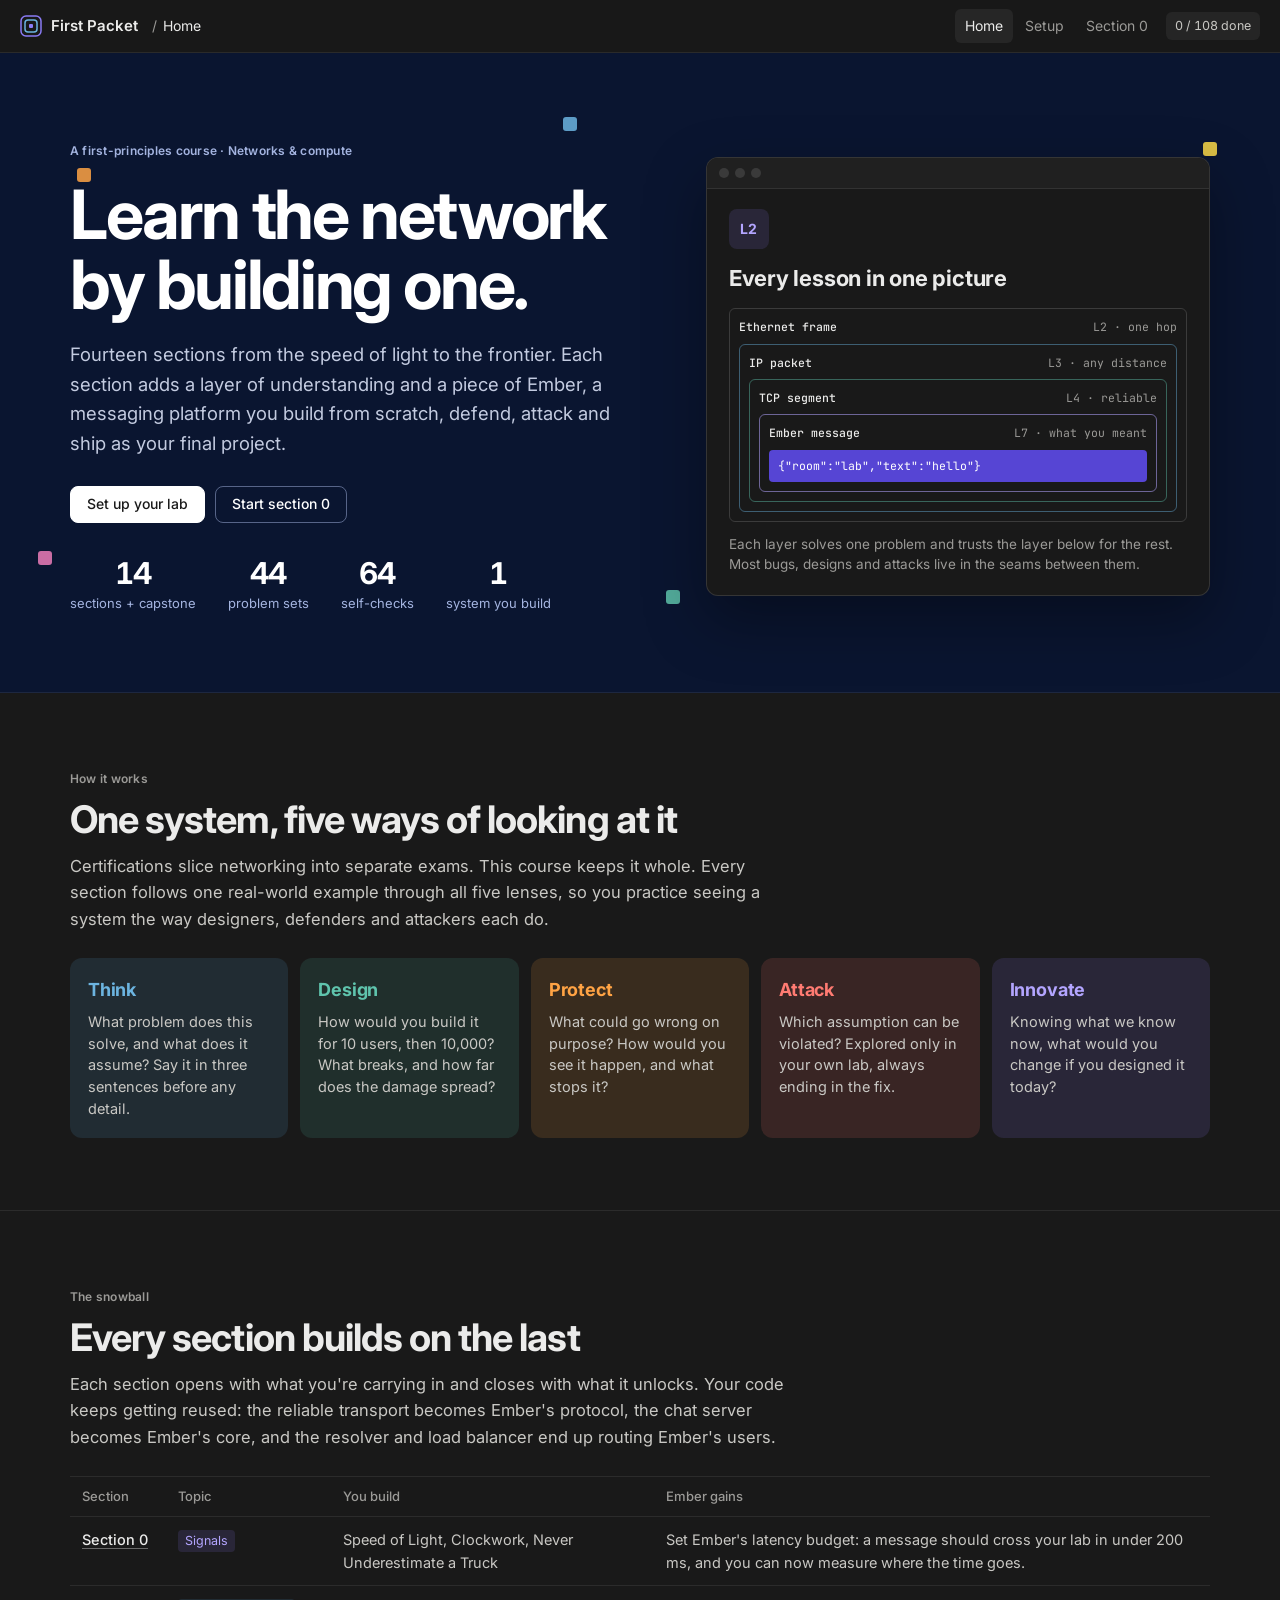
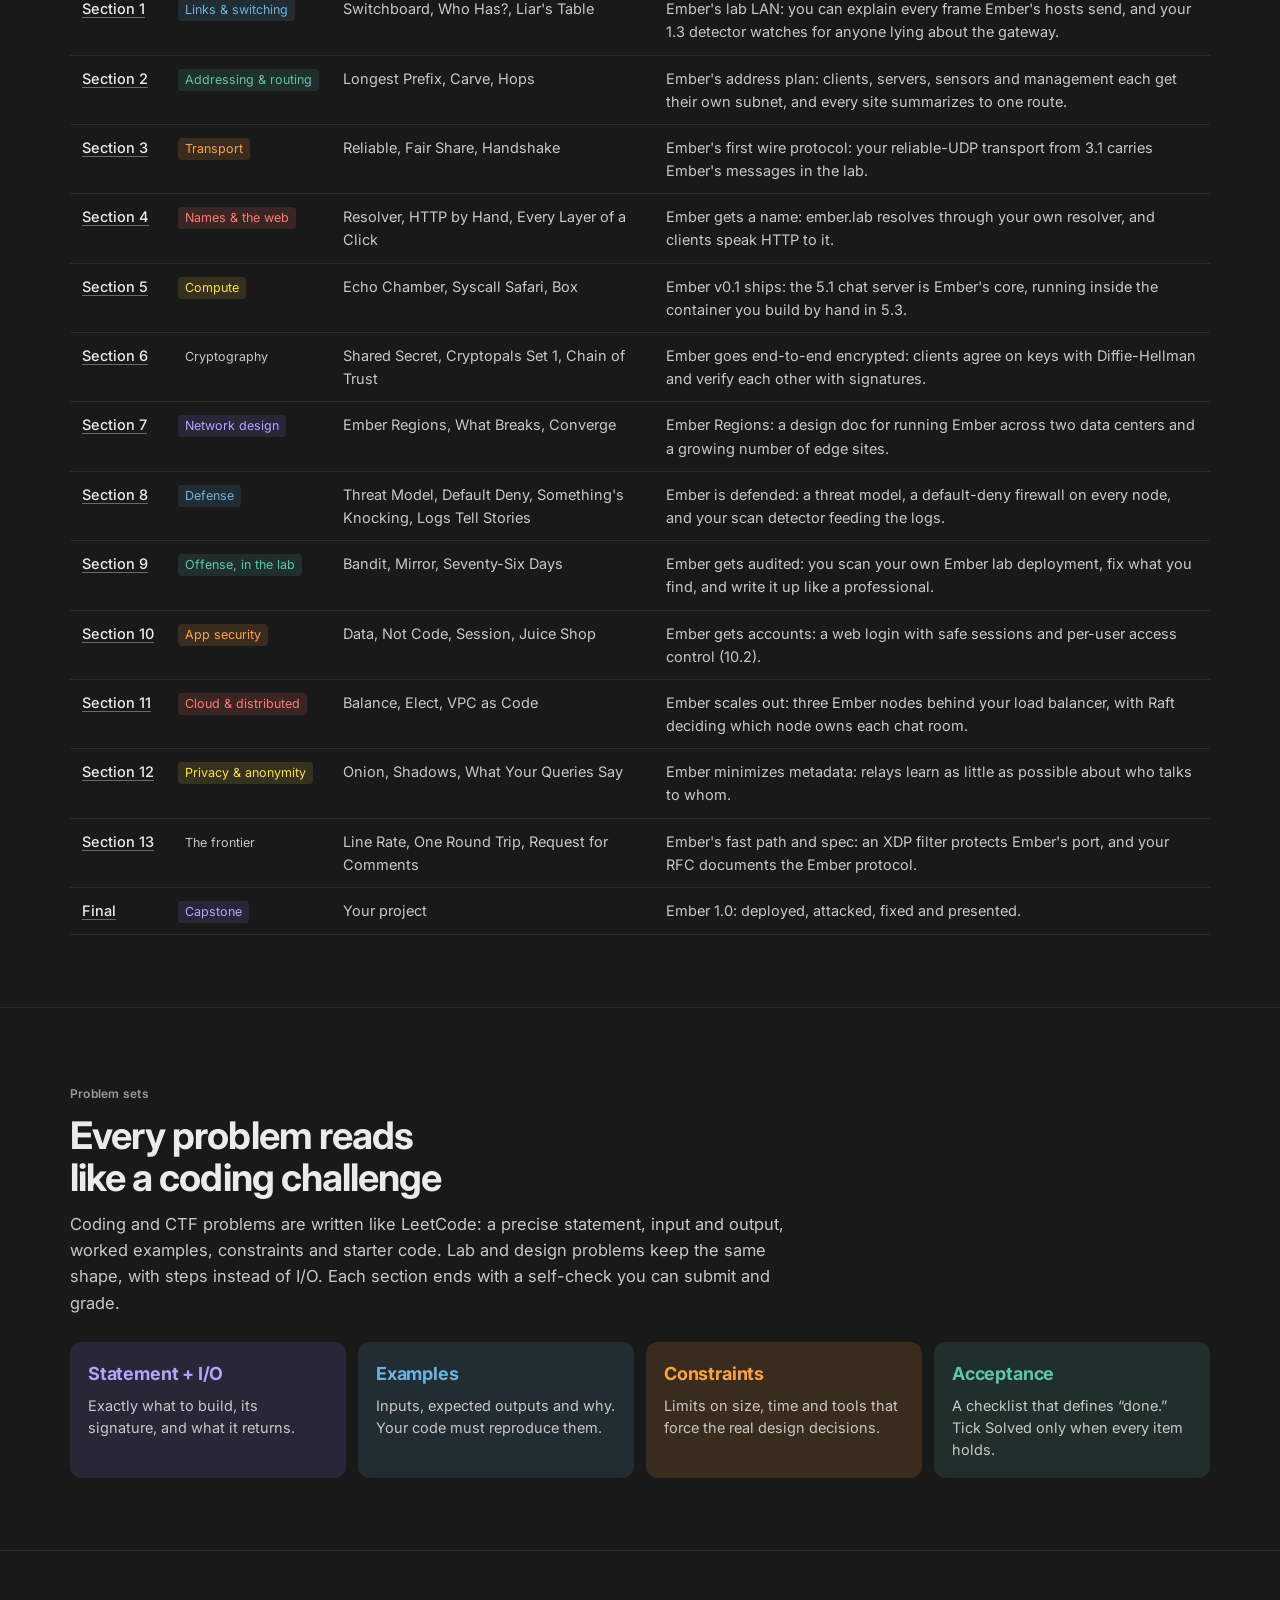
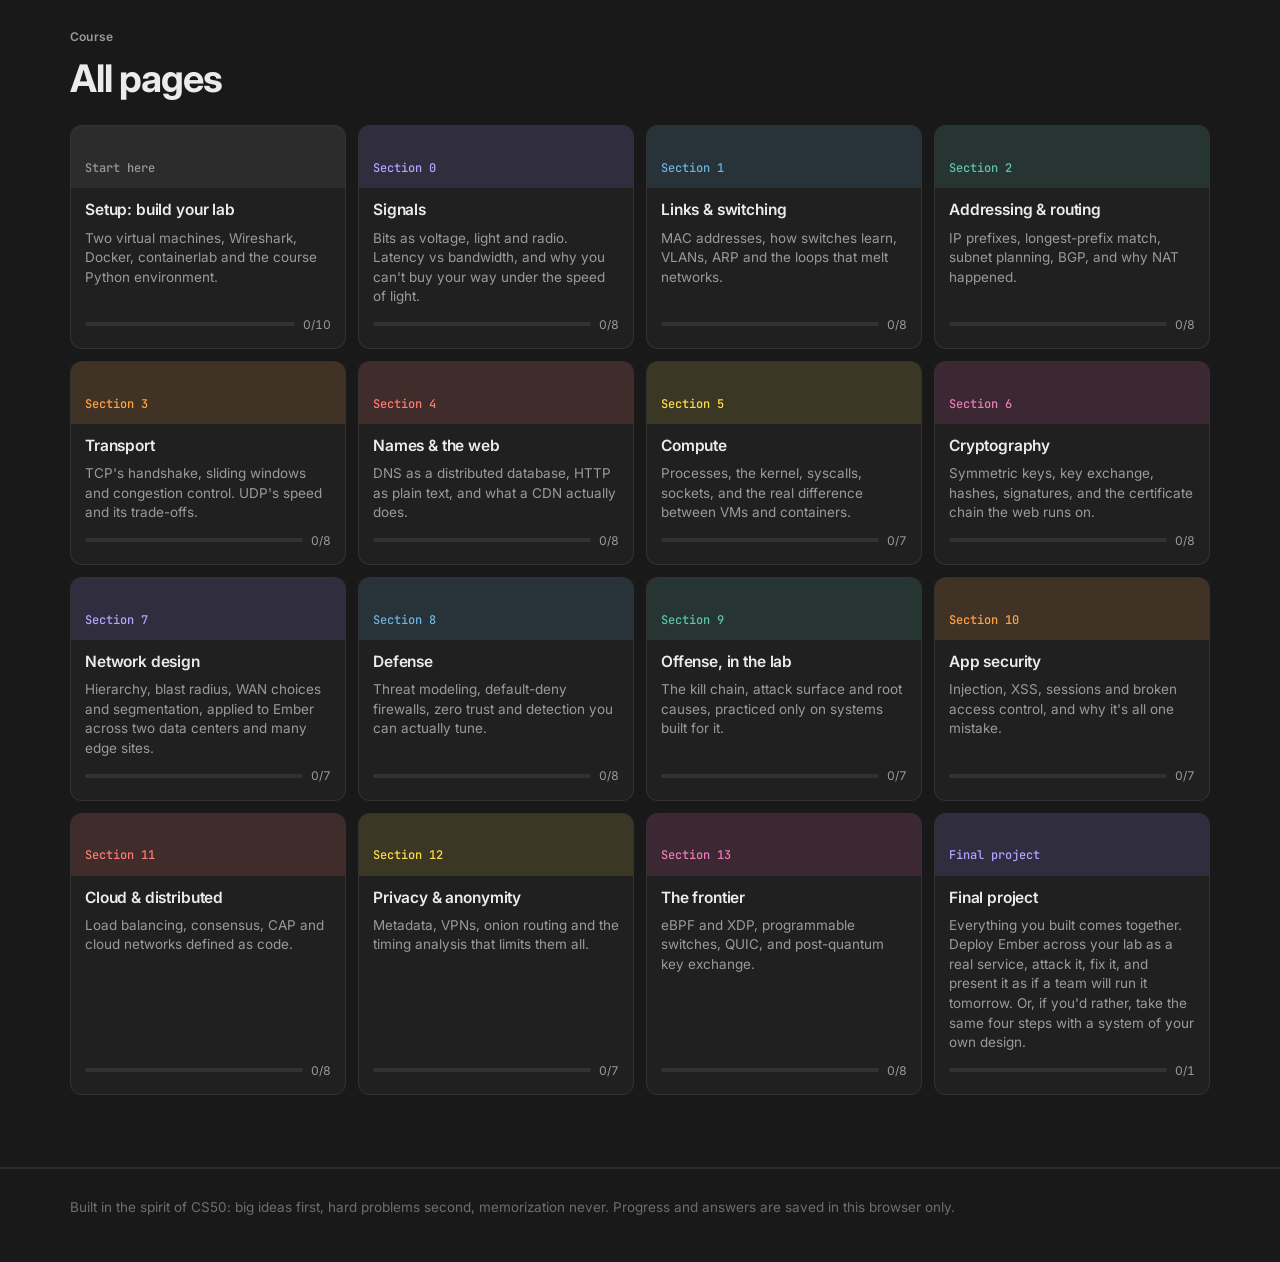
==== index.html @ 787b2a01 "Key terms: define each section's vocabulary right under the big idea" ====
<!doctype html>
<html lang="en">
<head>
<meta charset="utf-8">
<meta name="viewport" content="width=device-width,initial-scale=1,viewport-fit=cover">
<style>:root{padding-top:env(safe-area-inset-top,0px);padding-bottom:env(safe-area-inset-bottom,0px)}body{margin:0}img{max-width:100%}[hidden]{display:none!important}</style>
</head>
<body>
<title>First Packet</title>
<meta name="claude:viewport-fit-sides" content="cover">
<link rel="preconnect" href="https://fonts.googleapis.com">
<link rel="preconnect" href="https://fonts.gstatic.com" crossorigin>
<link rel="stylesheet" href="https://fonts.googleapis.com/css2?family=Inter:wght@400;500;600;700&family=JetBrains+Mono:wght@400;500&display=swap">
<style>
/* Layout: Notion-style workspace. Landing = navy hero band + gallery + roadmap table; study = left page tree + centered 740px document column. Notion DESIGN.md adapted to a committed dark theme: Notion Sans (Inter), purple primary, rectangular 8px buttons, 12px cards, tinted callouts, hairline structure. */
:root{
  color-scheme:dark;
  --bg:#191919; --side:#202020; --soft:#202020; --raised:#262626; --deep:#141414; --navy:#0a1530; --navy-mid:#1a2a52;
  --ink:#ebebea; --body:#c9c8c4; --muted:#9b9a97; --faint:#6f6e69;
  --hair:rgba(255,255,255,.08); --hair2:rgba(255,255,255,.15);
  --primary:#5645d4; --primary-hover:#6a5ae0; --accent:#a99bff;
  --t-gray:rgba(255,255,255,.055); --t-purple:rgba(139,124,246,.14); --t-blue:rgba(82,156,202,.15); --t-green:rgba(77,171,154,.15); --t-orange:rgba(255,163,68,.14); --t-red:rgba(255,115,105,.14); --t-yellow:rgba(255,220,73,.12); --t-pink:rgba(226,85,161,.14);
  --c-purple:#b3a5ff; --c-blue:#6cb4e0; --c-green:#5fc4ad; --c-orange:#ffa344; --c-red:#ff7b72; --c-yellow:#ffdc49; --c-pink:#ec7cb9;
  --f:"Inter",ui-sans-serif,-apple-system,"Segoe UI",Helvetica,Arial,sans-serif;
  --f-mono:"JetBrains Mono",SFMono-Regular,Menlo,Consolas,monospace;
  --r:8px; --r-lg:12px;
}
*{box-sizing:border-box}
body{background:var(--bg);color:var(--ink);font-family:var(--f);font-size:16px;line-height:1.6;-webkit-font-smoothing:antialiased}
body::before{content:"";position:fixed;inset:0 0 auto;height:env(safe-area-inset-top,0px);z-index:40;background:var(--bg)}
a{color:var(--ink);text-decoration-color:rgba(255,255,255,.35);text-underline-offset:3px}
a:hover{text-decoration-color:var(--ink)}
:focus-visible{outline:2px solid var(--accent);outline-offset:2px;border-radius:4px}
h1,h2,h3,h4{margin:0;text-wrap:balance;letter-spacing:-.01em}
p{margin:0}
code{font-family:var(--f-mono);font-size:.84em;background:rgba(255,255,255,.07);color:#ff8e86;padding:.12em .36em;border-radius:4px}
.lbl{font-size:12px;font-weight:600;color:var(--muted);letter-spacing:.02em}
.wrap{max-width:1180px;margin:0 auto;padding-left:max(20px,env(safe-area-inset-left,0px));padding-right:max(20px,env(safe-area-inset-right,0px))}
button{font:inherit;color:inherit}
.btn{display:inline-flex;align-items:center;gap:8px;font-size:14px;font-weight:500;padding:9px 16px;border-radius:var(--r);border:1px solid var(--hair2);background:transparent;color:var(--ink);text-decoration:none;cursor:pointer;line-height:1.2}
.btn:hover{background:rgba(255,255,255,.06)}
.btn.primary{background:var(--primary);border-color:var(--primary);color:#fff}
.btn.primary:hover{background:var(--primary-hover)}
.btn.light{background:#fff;color:#1a1a1a;border-color:#fff}
.btn.light:hover{background:#e9e9e7}
.btn.sm{padding:6px 11px;font-size:13px}
[hidden]{display:none!important}

/* Top bar */
.top{position:sticky;top:env(safe-area-inset-top,0px);z-index:30;background:rgba(25,25,25,.94);backdrop-filter:blur(8px);border-bottom:1px solid var(--hair)}
.top .wrap{display:flex;align-items:center;gap:14px;height:52px;max-width:none}
.brand{display:flex;align-items:center;gap:9px;text-decoration:none;font-weight:600;font-size:15px}
.crumb{display:flex;align-items:center;gap:6px;font-size:14px;color:var(--muted);min-width:0;overflow:hidden;white-space:nowrap}
.crumb span:last-child{color:var(--ink);overflow:hidden;text-overflow:ellipsis}
.top nav{display:flex;gap:2px;margin-left:auto;align-items:center}
.top nav a{font-size:14px;color:var(--muted);text-decoration:none;padding:6px 10px;border-radius:6px}
.top nav a:hover,.top nav a.on{color:var(--ink);background:rgba(255,255,255,.06)}
.pchip{font-size:12.5px;color:var(--body);background:var(--t-gray);border-radius:6px;padding:4px 9px;font-variant-numeric:tabular-nums;white-space:nowrap;margin-left:6px}

/* Landing */
.hero{background:var(--navy);position:relative;overflow:hidden;border-bottom:1px solid var(--hair)}
.hero .wrap{position:relative;padding-block:84px 76px;display:grid;grid-template-columns:minmax(0,1.15fr) minmax(0,1fr);gap:56px;align-items:center}
.dots{position:absolute;inset:0;pointer-events:none}
.dots i{position:absolute;width:14px;height:14px;border-radius:3px;opacity:.85}
.hero .lbl{color:#a4b4e0}
.hero h1{font-size:clamp(40px,6vw,68px);font-weight:700;line-height:1.04;letter-spacing:-.035em;margin:16px 0 20px;color:#fff}
.hero .lede{font-size:18.5px;color:#c3cbe0;max-width:54ch}
.hero .ctas{display:flex;flex-wrap:wrap;gap:10px;margin-top:28px}
.hero .btn:not(.primary):not(.light){color:#fff;border-color:rgba(164,180,224,.5)}
.facts{display:flex;flex-wrap:wrap;gap:16px 32px;margin-top:34px}
.facts > div{text-align:center}
.facts b{display:block;font-size:30px;font-weight:700;letter-spacing:-.02em;color:#fff;font-variant-numeric:tabular-nums;line-height:1.1}
.facts span{font-size:13px;color:#a4b4e0}
.mock{background:var(--bg);border-radius:var(--r-lg);border:1px solid rgba(255,255,255,.12);overflow:hidden;box-shadow:0 24px 60px rgba(0,0,0,.35)}
.mock-bar{display:flex;gap:6px;padding:10px 12px;border-bottom:1px solid var(--hair);background:var(--side)}
.mock-bar i{width:10px;height:10px;border-radius:50%;background:#3a3a3a}
.mock-body{padding:20px 22px}
.mock-body .ic{width:40px;height:40px;border-radius:8px;background:var(--t-purple);color:var(--c-purple);display:grid;place-items:center;font-weight:700;font-size:14px}
.mock-body h4{font-size:22px;font-weight:700;margin:12px 0 12px}
.layer{border:1px solid var(--hair2);border-radius:6px;padding:9px;display:flex;flex-direction:column;gap:7px;font-family:var(--f-mono);font-size:11.5px}
.layer .lab{display:flex;justify-content:space-between;gap:10px;color:var(--muted)}
.layer .lab b{color:var(--ink);font-weight:500}
.layer.l2{border-color:rgba(108,180,224,.45)} .layer.l3{border-color:rgba(95,196,173,.45)} .layer.l4{border-color:rgba(179,165,255,.55)}
.payload{background:var(--primary);color:#fff;border-radius:4px;padding:7px 9px}
.mock-body p{margin-top:12px;font-size:13.5px;color:var(--muted);line-height:1.5}

.sec{padding-block:72px;border-bottom:1px solid var(--hair)}
.sec-h{margin-bottom:26px;max-width:720px}
.sec h2{font-size:clamp(28px,3.4vw,38px);font-weight:700;line-height:1.12;letter-spacing:-.025em;margin-top:8px}
.sec .intro{color:var(--body);margin-top:12px;font-size:16.5px}
.tints{display:grid;grid-template-columns:repeat(5,minmax(0,1fr));gap:12px}
.tint{border-radius:var(--r-lg);padding:18px;min-width:0}
.tint h3{font-size:18px;font-weight:700;margin-bottom:6px}
.tint p{font-size:14.5px;color:var(--body);line-height:1.5}
.tint.purple{background:var(--t-purple)} .tint.purple h3{color:var(--c-purple)}
.tint.blue{background:var(--t-blue)} .tint.blue h3{color:var(--c-blue)}
.tint.green{background:var(--t-green)} .tint.green h3{color:var(--c-green)}
.tint.red{background:var(--t-red)} .tint.red h3{color:var(--c-red)}
.tint.orange{background:var(--t-orange)} .tint.orange h3{color:var(--c-orange)}
.table{border-top:1px solid var(--hair);overflow-x:auto}
.table table{width:100%;border-collapse:collapse;min-width:640px;font-size:14.5px}
.table th{text-align:left;font-weight:500;color:var(--muted);font-size:13px;padding:9px 12px;border-bottom:1px solid var(--hair);white-space:nowrap}
.table td{padding:11px 12px;border-bottom:1px solid var(--hair);vertical-align:top;color:var(--body)}
.table td:first-child{white-space:nowrap}
.table td a{font-weight:500;color:var(--ink)}
.table tr:hover td{background:rgba(255,255,255,.025)}
.tag{display:inline-block;font-size:12.5px;padding:1px 7px;border-radius:4px;white-space:nowrap}
.tag.gray{background:rgba(255,255,255,.08);color:var(--body)}
.tag.purple{background:var(--t-purple);color:var(--c-purple)}
.tag.blue{background:var(--t-blue);color:var(--c-blue)}
.tag.green{background:var(--t-green);color:var(--c-green)}
.tag.orange{background:var(--t-orange);color:var(--c-orange)}
.tag.red{background:var(--t-red);color:var(--c-red)}
.tag.yellow{background:var(--t-yellow);color:var(--c-yellow)}
.gallery{display:grid;grid-template-columns:repeat(4,minmax(0,1fr));gap:12px}
.g-card{display:flex;flex-direction:column;background:var(--soft);border:1px solid var(--hair);border-radius:var(--r-lg);text-decoration:none;overflow:hidden;min-width:0;transition:background .15s}
.g-card:hover{background:var(--raised)}
.g-top{height:62px;display:flex;align-items:flex-end;padding:10px 14px;font-family:var(--f-mono);font-size:12px;font-weight:500}
.g-body{padding:12px 14px 14px;display:flex;flex-direction:column;gap:8px;flex:1}
.g-body h3{font-size:15.5px;font-weight:600;line-height:1.3}
.g-body p{font-size:13.5px;color:var(--muted);line-height:1.45;flex:1}
.meter{display:flex;align-items:center;gap:8px;font-size:12px;color:var(--muted);font-variant-numeric:tabular-nums}
.meter .bar{flex:1;height:4px;border-radius:2px;background:rgba(255,255,255,.08);overflow:hidden}
.meter .bar i{display:block;height:100%;background:var(--accent);width:0}
footer{padding-block:28px 44px;color:var(--faint);font-size:13.5px;border-top:1px solid var(--hair)}

/* Workspace */
.ws{display:grid;grid-template-columns:250px minmax(0,1fr);min-height:calc(100vh - 52px)}
.side{background:var(--side);border-right:1px solid var(--hair);padding:16px 8px 40px;position:sticky;top:calc(env(safe-area-inset-top,0px) + 52px);height:calc(100vh - 52px);overflow:auto}
.side .grp{font-size:12px;font-weight:600;color:var(--faint);padding:14px 10px 6px}
.side a{display:grid;grid-template-columns:22px minmax(0,1fr) auto;gap:8px;align-items:center;padding:5px 10px;border-radius:6px;text-decoration:none;color:var(--body);font-size:14px;line-height:1.35}
.side a:hover{background:rgba(255,255,255,.055)}
.side a.on{background:rgba(255,255,255,.08);color:var(--ink);font-weight:500}
.side .ic{width:20px;height:20px;border-radius:4px;display:grid;place-items:center;font-size:10.5px;font-weight:700;font-family:var(--f-mono);background:rgba(255,255,255,.07);color:var(--muted)}
.side a.on .ic{background:var(--t-purple);color:var(--c-purple)}
.side .s{font-size:11.5px;color:var(--faint);font-variant-numeric:tabular-nums}
.side .s.full{color:var(--c-green)}
.jump{display:none}
.doc{max-width:920px;margin:0 auto;padding:64px max(clamp(24px,4vw,56px),env(safe-area-inset-right,0px)) 120px max(clamp(24px,4vw,56px),env(safe-area-inset-left,0px));min-width:0;width:100%}
.p-icon{width:64px;height:64px;border-radius:12px;display:grid;place-items:center;font-weight:700;font-size:20px;font-family:var(--f-mono);background:var(--t-purple);color:var(--c-purple)}
.doc h1{font-size:clamp(32px,4.4vw,42px);font-weight:700;line-height:1.15;letter-spacing:-.025em;margin:20px 0 22px}
.doc h2{font-size:24px;font-weight:700;letter-spacing:-.015em;margin:64px 0 16px;scroll-margin-top:72px}
.doc h3.sub{font-size:18px;font-weight:600;margin:28px 0 10px}
.doc > p, .doc .para{color:var(--body);font-size:16px}
.callout{display:flex;gap:12px;padding:16px 18px;border-radius:var(--r);background:var(--t-gray);margin:14px 0}
.callout .ci{flex:none;width:22px;height:22px;border-radius:5px;display:grid;place-items:center;font-size:12px;font-weight:700;margin-top:1px}
.callout .cb{min-width:0;color:var(--body);font-size:15.5px;line-height:1.6}
.callout .cb b{color:var(--ink);font-weight:600}
.callout .ct{font-weight:600;color:var(--ink);margin-bottom:4px;font-size:15px}
.callout ul{margin:6px 0 0;padding-left:18px}
.callout li{margin:3px 0}
.callout.purple{background:var(--t-purple)} .callout.purple .ci{background:rgba(139,124,246,.3);color:var(--c-purple)}
.callout.blue{background:var(--t-blue)} .callout.blue .ci{background:rgba(82,156,202,.3);color:var(--c-blue)}
.callout.green{background:var(--t-green)} .callout.green .ci{background:rgba(77,171,154,.3);color:var(--c-green)}
.callout.orange{background:var(--t-orange)} .callout.orange .ci{background:rgba(255,163,68,.28);color:var(--c-orange)}
.callout.red{background:var(--t-red)} .callout.red .ci{background:rgba(255,115,105,.28);color:var(--c-red)}
.callout.gray .ci{background:rgba(255,255,255,.1);color:var(--muted)}
.bigidea{font-size:19px;line-height:1.6;color:var(--ink)}
.bigidea b{font-weight:600;color:var(--c-purple)}

figure.fig{margin:0;background:var(--soft);border:1px solid var(--hair);border-radius:var(--r-lg);padding:18px 18px 14px}
figure.fig .scroll{overflow-x:auto}
figure.fig svg{display:block;width:100%;min-width:560px;height:auto;font-family:var(--f)}
figure.fig figcaption{margin-top:12px;font-size:14px;color:var(--muted);line-height:1.5}
.wire{overflow-x:auto;border:1px solid var(--hair);border-radius:var(--r);margin-top:14px}
.wire-in{display:flex;min-width:620px;font-family:var(--f-mono);font-size:11.5px}
.wire-in div{padding:8px 9px;border-right:1px solid var(--hair);display:flex;flex-direction:column;gap:2px;min-width:0}
.wire-in div:last-child{border-right:0}
.wire-in b{font-weight:500;color:var(--ink);white-space:nowrap}
.wire-in span{color:var(--muted)}
.wire-cap{font-family:var(--f-mono);font-size:11.5px;color:var(--muted);padding:6px 9px;border-top:1px solid var(--hair);background:var(--soft)}
.codeblock{position:relative;margin:10px 0}
.codeblock pre{margin:0;background:var(--soft);border-radius:var(--r);padding:16px 18px;padding-right:76px;font-family:var(--f-mono);font-size:13px;line-height:1.6;overflow-x:auto;color:var(--ink);white-space:pre}
.codeblock .lang{position:absolute;top:8px;left:14px;font-size:11px;color:var(--faint)}
.codeblock.has-lang pre{padding-top:28px}
.codeblock .copy{position:absolute;top:8px;right:8px}
.shell .p{color:var(--c-purple)} .shell .c{color:var(--faint)}

.ideas{display:flex;flex-direction:column;gap:12px}
.idea{background:var(--soft);border:1px solid var(--hair);border-radius:var(--r-lg);padding:20px 24px;min-width:0}
.idea h3{font-size:17px;font-weight:700;margin-bottom:6px}
.idea p{font-size:15.5px;color:var(--body);line-height:1.65}
.idea p.sum{color:var(--ink);font-weight:500}
.idea p + p{margin-top:10px}

.case-h{background:var(--soft);border:1px solid var(--hair);border-radius:var(--r-lg);overflow:hidden}
.case-top{padding:16px 18px;border-bottom:1px solid var(--hair)}
.case-top .lbl{display:block;margin-bottom:4px}
.case-top h3{font-size:18px;font-weight:700}
.lensrow{padding:16px 18px;border-bottom:1px solid var(--hair)}
.lensrow:last-child{border-bottom:0}
.lensrow h4{font-size:12.5px;font-weight:700;letter-spacing:.08em;text-transform:uppercase;margin-bottom:4px;color:var(--muted)}
.lensrow.blue h4{color:var(--c-blue)} .lensrow.green h4{color:var(--c-green)} .lensrow.red h4{color:var(--c-red)} .lensrow.purple h4{color:var(--c-purple)}
.lensrow p{color:var(--body);font-size:15.5px;line-height:1.6}

.terms{display:grid;grid-template-columns:repeat(2,minmax(0,1fr));gap:4px 28px;margin:0}
.terms > div{padding:12px 0;border-top:1px solid var(--hair);min-width:0}
.terms dt{font-size:15px;font-weight:600;color:var(--ink)}
.terms dd{margin:3px 0 0;font-size:14.5px;line-height:1.55;color:var(--body)}

/* In-browser editor */
.ide{border:1px solid var(--hair2);border-radius:var(--r);overflow:hidden;background:var(--deep)}
.ide-bar,.ide-foot{display:flex;align-items:center;gap:10px;padding:7px 10px;background:var(--soft);font-size:12.5px;color:var(--muted)}
.ide-bar{border-bottom:1px solid var(--hair)}
.ide-bar .ide-keys{margin-left:auto;color:var(--faint)}
.ide-foot{border-top:1px solid var(--hair)}
.ide-st{margin-right:auto}
.ide-code{display:block;width:100%;border:0;margin:0;padding:12px 14px;background:var(--deep);color:var(--ink);font-family:var(--f-mono);font-size:13px;line-height:1.6;white-space:pre;overflow:auto;tab-size:4;resize:vertical;outline:none}
.ide-code:focus{box-shadow:inset 0 0 0 1px var(--primary)}
.ide-out{border-top:1px solid var(--hair);padding:12px 14px;display:flex;flex-direction:column;gap:6px}
.ide-sum{font-weight:600;font-size:14.5px}
.ide-sum.ok,.ide-t.ok .mk{color:var(--c-green)} .ide-sum.bad,.ide-t.bad .mk{color:var(--c-red)}
.ide-t{font-size:14px;color:var(--body)}
.ide-t .mk{display:inline-block;width:20px;font-weight:700}
.ide-d{margin:6px 0 4px 20px;display:grid;gap:3px}
.ide-d b{font-size:12px;font-weight:600;color:var(--muted)}
.ide-d pre,.ide-log{margin:0;background:var(--soft);border-radius:6px;padding:8px 10px;font-family:var(--f-mono);font-size:12.5px;line-height:1.55;color:var(--ink);white-space:pre-wrap;overflow-wrap:anywhere}
.ide-note{font-size:14px;color:var(--muted)}

/* Problems */
.psets{display:flex;flex-direction:column;gap:16px}
.prob{border:1px solid var(--hair);border-radius:var(--r-lg);overflow:hidden;scroll-margin-top:70px;background:var(--bg)}
.prob.done{border-color:rgba(95,196,173,.5)}
.prob-h{display:grid;grid-template-columns:minmax(0,1fr) auto;gap:8px 16px;align-items:start;padding:16px 18px;background:var(--soft);border-bottom:1px solid var(--hair)}
.prob-h .id{font-size:12.5px;color:var(--muted);font-family:var(--f-mono)}
.prob-h h3{font-size:19px;font-weight:700;margin:2px 0 9px}
.prob-h .chips{display:flex;flex-wrap:wrap;align-items:center;gap:6px}
.prob-h .tools-l{font-size:12.5px;color:var(--muted);margin-right:2px}
.done-t{display:flex;align-items:center;gap:8px;font-size:13.5px;font-weight:500;color:var(--muted);cursor:pointer;white-space:nowrap;user-select:none;padding-top:2px}
.done-t input{width:17px;height:17px;margin:0;accent-color:var(--c-green);cursor:pointer}
.prob.done .done-t{color:var(--c-green)}
.prob-b{padding:4px 18px 18px}
.ps{margin-top:16px}
.ps > h4{font-size:13px;font-weight:600;color:var(--muted);margin-bottom:6px}
.ps p,.ps li{color:var(--body);font-size:15px}
.ps ul,.ps ol{margin:0;padding-left:20px}
.ps li{margin:3px 0}
.io{display:grid;grid-template-columns:repeat(2,minmax(0,1fr));gap:8px}
.io div{background:var(--soft);border-radius:var(--r);padding:10px 12px;min-width:0}
.io b{display:block;font-size:12px;font-weight:600;color:var(--muted);margin-bottom:3px}
.io span{font-size:14.5px;color:var(--body)}
.ex-n{font-size:13.5px;font-weight:600;margin-top:10px}
.ex{background:var(--soft);border-radius:var(--r);padding:11px 14px;font-family:var(--f-mono);font-size:12.8px;line-height:1.65;overflow-x:auto;margin-top:6px}
.ex .k{color:var(--muted)} .ex .v{color:var(--ink);white-space:pre}
.ex .why{display:block;font-family:var(--f);font-size:14px;color:var(--muted);margin-top:4px;white-space:normal}
.builds{font-size:13.5px;color:var(--c-blue);margin-top:10px}
.todo{list-style:none;padding-left:0!important}
.todo li{display:flex;gap:10px;align-items:baseline}
.todo li::before{content:"";flex:none;width:13px;height:13px;border:1.5px solid var(--muted);border-radius:3px;transform:translateY(2px)}
details.tog{margin:4px 0}
details.tog summary{cursor:pointer;list-style:none;display:flex;gap:6px;align-items:baseline;font-size:15px;color:var(--ink);padding:3px 0}
details.tog summary::-webkit-details-marker{display:none}
details.tog summary::before{content:"▸";color:var(--muted);font-size:12px;width:12px;transition:transform .15s;display:inline-block}
details.tog[open] summary::before{transform:rotate(90deg)}
details.tog .tb{padding:4px 0 6px 18px;color:var(--body);font-size:15px}
.links{display:flex;flex-direction:column;gap:2px}
.links a{display:flex;align-items:center;gap:8px;font-size:15px;padding:5px 6px;border-radius:6px;text-decoration:none;color:var(--body)}
.links a::before{content:"↗";color:var(--muted);font-size:13px}
.links a:hover{background:rgba(255,255,255,.05);color:var(--ink)}

/* Checks */
.checks{display:flex;flex-direction:column;gap:12px}
.q{border:1px solid var(--hair);border-radius:var(--r-lg);padding:16px 18px;background:var(--bg);scroll-margin-top:70px}
.q.ok{border-color:rgba(95,196,173,.55)} .q.bad{border-color:rgba(255,123,114,.45)} .q.part{border-color:rgba(255,163,68,.45)}
.q-h{display:flex;justify-content:space-between;gap:12px;align-items:center}
.q-h .st{font-size:12.5px;font-weight:600}
.q.ok .st{color:var(--c-green)} .q.bad .st{color:var(--c-red)} .q.part .st{color:var(--c-orange)}
.q p.prompt{font-size:16px;color:var(--ink);margin:8px 0 12px}
.opts{display:flex;flex-direction:column;gap:6px}
.opt{display:flex;gap:10px;align-items:flex-start;padding:9px 12px;border-radius:var(--r);cursor:pointer;font-size:15px;color:var(--body);background:var(--soft);border:1px solid transparent}
.opt:hover{background:var(--raised)}
.opt input{margin:4px 0 0;accent-color:var(--primary);flex:none}
.opt.right{background:var(--t-green);border-color:rgba(95,196,173,.5);color:var(--ink)}
.opt.wrong{background:var(--t-red);border-color:rgba(255,123,114,.4)}
.ans{display:flex;flex-wrap:wrap;gap:8px;align-items:center}
.ans input[type=text]{flex:1 1 220px;min-width:0;background:var(--soft);border:1px solid var(--hair2);border-radius:var(--r);padding:9px 12px;color:var(--ink);font:14.5px var(--f-mono)}
.ans input[type=text]:focus,textarea:focus{outline:none;border-color:var(--accent)}
.ans .unit{font-size:14px;color:var(--muted)}
textarea{width:100%;min-height:104px;background:var(--soft);border:1px solid var(--hair2);border-radius:var(--r);padding:11px 12px;color:var(--ink);font:15px/1.55 var(--f);resize:vertical}
.q .actions{display:flex;flex-wrap:wrap;gap:8px;margin-top:12px;align-items:center}
.q .err{font-size:13px;color:var(--c-red)}
.fb{margin-top:12px;padding:11px 14px;border-radius:var(--r);font-size:14.5px;line-height:1.55;color:var(--body)}
.fb b{color:var(--ink);font-weight:600}
.fb.ok{background:var(--t-green)} .fb.bad{background:var(--t-red)}
.model{margin-top:12px;padding:12px 14px;border-radius:var(--r);background:var(--t-blue);font-size:14.5px;color:var(--body)}
.model b{color:var(--c-blue);font-weight:600}
.self{display:flex;flex-wrap:wrap;gap:6px;margin-top:10px;align-items:center;font-size:13.5px;color:var(--muted)}
.score{display:flex;flex-wrap:wrap;gap:12px;align-items:center;justify-content:space-between;margin-bottom:12px}
.score b{font-size:20px;font-weight:700;font-variant-numeric:tabular-nums}
.score span{font-size:14px;color:var(--muted)}

.pager{display:grid;grid-template-columns:repeat(2,minmax(0,1fr));gap:10px;margin-top:56px;padding-top:24px;border-top:1px solid var(--hair)}
.pager a{display:flex;flex-direction:column;gap:2px;border:1px solid var(--hair);border-radius:var(--r);padding:12px 16px;text-decoration:none;min-width:0}
.pager a:hover{background:var(--soft)}
.pager a.next{text-align:right;grid-column:2}
.pager span{font-size:12.5px;color:var(--muted)}
.pager b{font-weight:600}

/* Setup checklist */
.verify{display:flex;flex-direction:column;gap:6px}
.vrow{display:grid;grid-template-columns:22px minmax(0,1fr);gap:10px;align-items:start;padding:10px 12px;border-radius:var(--r);background:var(--soft)}
.vrow input{width:17px;height:17px;margin:3px 0 0;accent-color:var(--c-green);cursor:pointer}
.vrow b{font-weight:600;font-size:15px}
.vrow code{display:inline-block;margin-top:4px;color:var(--ink);background:var(--deep)}
.vrow .exp{display:block;font-size:13.5px;color:var(--muted);margin-top:4px}
.vrow.on b{color:var(--c-green)}
.steps{counter-reset:s}
.step{display:grid;grid-template-columns:30px minmax(0,1fr);gap:12px;margin-top:26px}
.step .n{width:26px;height:26px;border-radius:6px;background:var(--t-purple);color:var(--c-purple);font-weight:700;font-size:13px;display:grid;place-items:center;margin-top:2px}
.step h3{font-size:18px;font-weight:700;margin-bottom:6px}
.step .sb{min-width:0}
.step p,.step li{color:var(--body);font-size:15.5px}
.step ul{padding-left:20px;margin:6px 0}

@media (max-width:1100px){.gallery{grid-template-columns:repeat(3,minmax(0,1fr))}.tints{grid-template-columns:repeat(3,minmax(0,1fr))}}
@media (max-width:960px){
  .hero .wrap{grid-template-columns:minmax(0,1fr);gap:40px;padding-block:56px 52px}
  .gallery{grid-template-columns:repeat(2,minmax(0,1fr))}
  .ws{grid-template-columns:minmax(0,1fr)}
  .side{display:none}
  .jump{display:block;max-width:920px;margin:20px auto 0;padding-left:max(clamp(24px,4vw,56px),env(safe-area-inset-left,0px));padding-right:max(clamp(24px,4vw,56px),env(safe-area-inset-right,0px))}
  .jump select{width:100%;background:var(--soft);color:var(--ink);border:1px solid var(--hair2);border-radius:var(--r);padding:9px 12px;font:15px var(--f)}
  .doc{padding-top:28px}
}
@media (max-width:640px){
  .ide-bar .ide-keys{display:none}
  .top nav a.hide-s,.crumb{display:none}
  .tints,.io,.gallery,.terms{grid-template-columns:minmax(0,1fr)}
  .prob-h{grid-template-columns:minmax(0,1fr)}
  .pager{grid-template-columns:minmax(0,1fr)}
  .pager a.next{grid-column:1}
  .sec{padding-block:56px}
  .bigidea{font-size:17.5px}
  .idea{padding:16px 18px}
  .doc h2{margin-top:48px}
}
@media (prefers-reduced-motion:no-preference){
  .layer{animation:rise .6s ease-out both}
  .layer.l2{animation-delay:.12s}.layer.l3{animation-delay:.24s}.layer.l4{animation-delay:.36s}
  @keyframes rise{from{opacity:.3;transform:translateY(4px)}to{opacity:1;transform:none}}
}

</style>

<header class="top">
  <div class="wrap">
    <a class="brand" href="#home" aria-label="First Packet home">
      <svg width="22" height="22" viewBox="0 0 22 22" aria-hidden="true"><rect x="1" y="1" width="20" height="20" rx="5" fill="none" stroke="#8b7cf6" stroke-width="1.5"/><rect x="5" y="5" width="12" height="12" rx="3" fill="none" stroke="#6cb4e0" stroke-width="1.5"/><rect x="9" y="9" width="4" height="4" rx="1" fill="#8b7cf6"/></svg>
      First Packet
    </a>
    <div class="crumb"><span>/</span><span id="crumbCur">Home</span></div>
    <nav>
      <a href="#home" id="navHome">Home</a>
      <a href="#setup" class="hide-s">Setup</a>
      <a href="#w0" class="hide-s">Section 0</a>
      <span class="pchip" id="pchip">0 / 0 done</span>
    </nav>
  </div>
</header>

<main id="landing">
  <section class="hero">
    <div class="dots" aria-hidden="true">
      <i style="left:6%;top:18%;background:#ffa344"></i><i style="left:44%;top:10%;background:#6cb4e0"></i><i style="left:3%;top:78%;background:#ec7cb9"></i>
      <i style="left:52%;top:84%;background:#5fc4ad"></i><i style="left:94%;top:14%;background:#ffdc49"></i><i style="left:90%;top:80%;background:#b3a5ff"></i>
    </div>
    <div class="wrap">
      <div>
        <span class="lbl">A first-principles course · Networks &amp; compute</span>
        <h1>Learn the network by building one.</h1>
        <p class="lede">Fourteen sections from the speed of light to the frontier. Each section adds a layer of understanding and a piece of Ember, a messaging platform you build from scratch, defend, attack and ship as your final project.</p>
        <div class="ctas"><a class="btn light" href="#setup">Set up your lab</a><a class="btn" href="#w0">Start section 0</a></div>
        <div class="facts">
          <div><b>14</b><span>sections + capstone</span></div>
          <div><b>44</b><span>problem sets</span></div>
          <div><b>64</b><span>self-checks</span></div>
          <div><b>1</b><span>system you build</span></div>
        </div>
      </div>
      <div class="mock" aria-label="Encapsulation: application data wrapped in TCP, IP and Ethernet headers">
        <div class="mock-bar"><i></i><i></i><i></i></div>
        <div class="mock-body">
          <div class="ic">L2</div>
          <h4>Every lesson in one picture</h4>
          <div class="layer l1"><div class="lab"><b>Ethernet frame</b><span>L2 · one hop</span></div>
            <div class="layer l2"><div class="lab"><b>IP packet</b><span>L3 · any distance</span></div>
              <div class="layer l3"><div class="lab"><b>TCP segment</b><span>L4 · reliable</span></div>
                <div class="layer l4"><div class="lab"><b>Ember message</b><span>L7 · what you meant</span></div>
                  <div class="payload">{"room":"lab","text":"hello"}</div>
                </div>
              </div>
            </div>
          </div>
          <p>Each layer solves one problem and trusts the layer below for the rest. Most bugs, designs and attacks live in the seams between them.</p>
        </div>
      </div>
    </div>
  </section>

  <section class="sec">
    <div class="wrap">
      <div class="sec-h"><span class="lbl">How it works</span><h2>One system, five ways of looking at it</h2><p class="intro">Certifications slice networking into separate exams. This course keeps it whole. Every section follows one real-world example through all five lenses, so you practice seeing a system the way designers, defenders and attackers each do.</p></div>
      <div class="tints">
        <div class="tint blue"><h3>Think</h3><p>What problem does this solve, and what does it assume? Say it in three sentences before any detail.</p></div>
        <div class="tint green"><h3>Design</h3><p>How would you build it for 10 users, then 10,000? What breaks, and how far does the damage spread?</p></div>
        <div class="tint orange"><h3>Protect</h3><p>What could go wrong on purpose? How would you see it happen, and what stops it?</p></div>
        <div class="tint red"><h3>Attack</h3><p>Which assumption can be violated? Explored only in your own lab, always ending in the fix.</p></div>
        <div class="tint purple"><h3>Innovate</h3><p>Knowing what we know now, what would you change if you designed it today?</p></div>
      </div>
    </div>
  </section>

  <section class="sec">
    <div class="wrap">
      <div class="sec-h"><span class="lbl">The snowball</span><h2>Every section builds on the last</h2><p class="intro">Each section opens with what you're carrying in and closes with what it unlocks. Your code keeps getting reused: the reliable transport becomes Ember's protocol, the chat server becomes Ember's core, and the resolver and load balancer end up routing Ember's users.</p></div>
      <div class="table"><table>
        <thead><tr><th>Section</th><th>Topic</th><th>You build</th><th>Ember gains</th></tr></thead>
        <tbody id="roadmap"></tbody>
      </table></div>
    </div>
  </section>

  <section class="sec">
    <div class="wrap">
      <div class="sec-h"><span class="lbl">Problem sets</span><h2>Every problem reads like a coding challenge</h2><p class="intro">Coding and CTF problems are written like LeetCode: a precise statement, input and output, worked examples, constraints and starter code. Lab and design problems keep the same shape, with steps instead of I/O. Each section ends with a self-check you can submit and grade.</p></div>
      <div class="tints" style="grid-template-columns:repeat(4,minmax(0,1fr))">
        <div class="tint purple"><h3>Statement + I/O</h3><p>Exactly what to build, its signature, and what it returns.</p></div>
        <div class="tint blue"><h3>Examples</h3><p>Inputs, expected outputs and why. Your code must reproduce them.</p></div>
        <div class="tint orange"><h3>Constraints</h3><p>Limits on size, time and tools that force the real design decisions.</p></div>
        <div class="tint green"><h3>Acceptance</h3><p>A checklist that defines “done.” Tick Solved only when every item holds.</p></div>
      </div>
    </div>
  </section>

  <section class="sec">
    <div class="wrap">
      <div class="sec-h"><span class="lbl">Course</span><h2>All pages</h2></div>
      <div class="gallery" id="gallery"></div>
    </div>
  </section>
  <footer><div class="wrap">Built in the spirit of CS50: big ideas first, hard problems second, memorization never. Progress and answers are saved in this browser only.</div></footer>
</main>

<div id="workspace" class="ws" hidden>
  <aside class="side" id="side" aria-label="Course pages"></aside>
  <div style="min-width:0">
    <div class="jump" id="jump"></div>
    <main class="doc" id="doc"></main>
  </div>
</div>

<script>
(function(){
// One diagram per section. Single dark theme, so literal token hexes are used.
var C = {ink:'#ebebea', body:'#c9c8c4', muted:'#9b9a97', coral:'#8b7cf6', coralInk:'#b3a5ff', teal:'#5fc4ad', amber:'#ffa344', red:'#ff7b72', box:'#2a2a2a', deep:'#161616', line:'rgba(255,255,255,.2)'};
function svgWrap(id, h, label, body){
  return '<svg viewBox="0 0 720 '+h+'" role="img" aria-label="'+label+'" xmlns="http://www.w3.org/2000/svg">'
   + '<defs><marker id="m'+id+'" viewBox="0 0 10 10" refX="9" refY="5" markerWidth="7" markerHeight="7" orient="auto-start-reverse"><path d="M0 0L10 5L0 10z" fill="'+C.body+'"/></marker>'
   + '<marker id="c'+id+'" viewBox="0 0 10 10" refX="9" refY="5" markerWidth="7" markerHeight="7" orient="auto-start-reverse"><path d="M0 0L10 5L0 10z" fill="'+C.coral+'"/></marker></defs>'
   + body + '</svg>';
}
function T(x,y,s,o){o=o||{};return '<text x="'+x+'" y="'+y+'" font-size="'+(o.s||13)+'" fill="'+(o.c||C.ink)+'" text-anchor="'+(o.a||'middle')+'"'+(o.w?' font-weight="'+o.w+'"':'')+(o.m?' font-family="JetBrains Mono, monospace"':'')+'>'+s+'</text>';}
function R(x,y,w,h,o){o=o||{};return '<rect x="'+x+'" y="'+y+'" width="'+w+'" height="'+h+'" rx="'+(o.r||8)+'" fill="'+(o.f||C.box)+'" stroke="'+(o.st||C.line)+'"'+(o.dash?' stroke-dasharray="5 5"':'')+' stroke-width="'+(o.sw||1)+'"/>';}
function L(x1,y1,x2,y2,id,o){o=o||{};var col=o.c||C.body;return '<line x1="'+x1+'" y1="'+y1+'" x2="'+x2+'" y2="'+y2+'" stroke="'+col+'" stroke-width="'+(o.w||1.5)+'"'+(o.dash?' stroke-dasharray="5 5"':'')+(o.end===false?'':' marker-end="url(#'+(o.coral?'c':'m')+id+')"')+(o.start?' marker-start="url(#'+(o.coral?'c':'m')+id+')"':'')+'/>';}

var DIAGRAMS = {};

DIAGRAMS.w0 = {cap:'A link holds many bits at once (top). The delay for any one bit is four separate costs added together (bottom). Only propagation is fixed by physics.', svg:(function(){var i='0',b='';
  b+=R(20,40,120,52)+T(80,63,'Your laptop')+T(80,80,'sender',{s:11.5,c:C.muted});
  b+=R(580,40,120,52)+T(640,63,'Server')+T(640,80,'receiver',{s:11.5,c:C.muted});
  b+=L(140,66,578,66,i);
  for(var x=170;x<=530;x+=40){b+='<rect x="'+x+'" y="60" width="12" height="12" rx="2" fill="'+C.coral+'" opacity=".9"/>';}
  b+=T(360,32,'bits in flight = bandwidth × round-trip time',{s:12.5,c:C.muted});
  b+=T(20,128,'One-way delay is four costs added together:',{a:'start'});
  b+='<rect x="20" y="140" width="300" height="28" fill="'+C.coral+'"/><rect x="320" y="140" width="140" height="28" fill="'+C.teal+'"/><rect x="460" y="140" width="160" height="28" fill="'+C.amber+'"/><rect x="620" y="140" width="80" height="28" fill="#6f6e69"/>';
  b+=T(170,192,'Propagation')+T(390,192,'Transmission')+T(540,192,'Queuing')+T(660,192,'Processing');
  b+=T(170,209,'distance ÷ speed of light',{s:12,c:C.muted})+T(390,209,'size ÷ bandwidth',{s:12,c:C.muted})+T(540,209,'waiting behind others',{s:12,c:C.muted})+T(660,209,'device work',{s:12,c:C.muted});
  return svgWrap(i,225,'Latency diagram: bits in flight across a link, and one-way delay split into propagation, transmission, queuing and processing',b);})()};

DIAGRAMS.w1 = {cap:'Host A sends a frame to D. The switch records "A is on port 1" from the source address, but has never seen D, so it floods the frame out every other port. Once D replies, the switch learns D too and stops flooding.', svg:(function(){var i='1',b='';
  b+=R(60,30,420,70,{r:10})+T(270,58,'Switch',{s:14,w:600});
  var cx=[120,230,340,450],n=['A','B','C','D'];
  for(var k=0;k<4;k++){b+=T(cx[k],88,'port '+(k+1),{s:11.5,c:C.muted});b+=R(cx[k]-45,200,90,40)+T(cx[k],225,'Host '+n[k]);}
  b+=L(120,198,120,103,i,{coral:true,c:C.coral,w:2});
  b+=T(130,155,'frame A → D',{s:12,c:C.coralInk,a:'start'});
  for(var k=1;k<4;k++){b+=L(cx[k],100,cx[k],197,i,{dash:true,c:C.muted});}
  b+=T(285,155,'flood',{s:12,c:C.muted})+T(395,155,'flood',{s:12,c:C.muted});
  b+=L(482,60,527,60,i,{dash:true,coral:true,c:C.coral});
  b+=R(530,30,170,150,{f:C.deep})+T(548,54,'MAC table',{a:'start',w:600});
  b+=T(548,80,'MAC',{s:11.5,c:C.muted,a:'start'})+T(620,80,'Port',{s:11.5,c:C.muted,a:'start'});
  b+='<line x1="540" y1="88" x2="690" y2="88" stroke="'+C.line+'"/>';
  b+=T(548,112,'A',{m:1,c:C.coralInk,a:'start'})+T(620,112,'1 · learned',{s:12.5,c:C.coralInk,a:'start'});
  b+=T(548,138,'D',{m:1,c:C.muted,a:'start'})+T(620,138,'unknown',{s:12.5,c:C.muted,a:'start'});
  return svgWrap(i,260,'Learning switch: a frame from host A to unknown host D is flooded while the switch learns A is on port 1',b);})()};

DIAGRAMS.w2 = {cap:'Four routes all match 10.40.12.7. The router picks the one with the most matching bits, the /24, so the packet goes to Site 12. The default route only wins when nothing more specific exists.', svg:(function(){var i='2',b='';
  b+=R(20,112,180,56)+T(110,134,'Packet')+T(110,154,'dst 10.40.12.7',{s:12.5,m:1,c:C.coralInk});
  b+=L(200,140,236,140,i);
  b+=R(240,20,460,240,{f:C.deep,r:10});
  b+=T(258,44,'PREFIX',{s:11,c:C.muted,a:'start',w:600})+T(440,44,'NEXT HOP',{s:11,c:C.muted,a:'start',w:600})+T(590,44,'MATCH?',{s:11,c:C.muted,a:'start',w:600});
  b+='<rect x="241" y="183" width="458" height="41" fill="rgba(139,124,246,.16)" stroke="'+C.coral+'"/>';
  var rows=[['0.0.0.0/0','Internet edge','✓ 0 bits'],['10.0.0.0/8','Core','✓ 8 bits'],['10.40.0.0/16','Division','✓ 16 bits'],['10.40.12.0/24','Site 12','✓ 24 bits · wins'],['10.41.0.0/16','Division B','✗ no match']];
  for(var k=0;k<5;k++){var y=56+k*42+25;var col=k==3?C.coralInk:(k==4?C.muted:C.ink);
    b+=T(258,y,rows[k][0],{m:1,s:12.5,c:col,a:'start'})+T(440,y,rows[k][1],{c:col,a:'start'})+T(590,y,rows[k][2],{s:12.5,c:col,a:'start'});
    if(k<4&&k!=2&&k!=3)b+='<line x1="250" y1="'+(56+(k+1)*42)+'" x2="690" y2="'+(56+(k+1)*42)+'" stroke="'+C.line+'" opacity=".5"/>';}
  b+='<line x1="250" y1="56" x2="690" y2="56" stroke="'+C.line+'"/>';
  return svgWrap(i,280,'Longest prefix match: destination 10.40.12.7 matches four routes and the /24 wins',b);})()};

DIAGRAMS.w3 = {cap:'Three packets set up the connection, and each side confirms the other\'s starting sequence number plus one. Data can only flow after a full round trip, which is why new connections feel slow on long links.', svg:(function(){var i='3',b='';
  b+=T(200,34,'Client',{w:600})+T(560,34,'Server',{w:600});
  b+='<line x1="200" y1="46" x2="200" y2="290" stroke="'+C.line+'" stroke-width="2"/><line x1="560" y1="46" x2="560" y2="290" stroke="'+C.line+'" stroke-width="2"/>';
  b+=L(200,70,557,104,i)+T(380,76,'SYN · seq = 1000',{s:12.5,m:1});
  b+=L(560,122,203,156,i)+T(380,130,'SYN-ACK · seq = 5000, ack = 1001',{s:12.5,m:1});
  b+=L(200,174,557,208,i)+T(380,180,'ACK · ack = 5001',{s:12.5,m:1});
  b+=L(200,228,557,262,i,{coral:true,c:C.coral,w:2})+T(380,234,'data: GET / HTTP/1.1',{s:12.5,m:1,c:C.coralInk});
  b+='<path d="M180 70 H172 V156 H180" fill="none" stroke="'+C.amber+'" stroke-width="1.5"/>';
  b+=T(162,110,'1 round trip',{s:12.5,c:C.amber,a:'end'})+T(162,126,'before any data',{s:12,c:C.muted,a:'end'});
  return svgWrap(i,300,'TCP three-way handshake: SYN, SYN-ACK, ACK, then data, costing one round trip',b);})()};

DIAGRAMS.w4 = {cap:'Your laptop asks one question. The recursive resolver does the legwork: the root points it to .com, .com points it to example.com\'s name server, and that server gives the address. Every answer is cached, so the next lookup usually skips most of this.', svg:(function(){var i='4',b='';
  b+=R(20,118,120,54)+T(80,140,'Your laptop')+T(80,157,'stub resolver',{s:11.5,c:C.muted});
  b+=R(220,118,150,54)+T(295,140,'Recursive resolver')+T(295,157,'does the legwork',{s:11.5,c:C.muted});
  b+=L(140,135,218,135,i)+T(180,127,'1 · query',{s:11.5,c:C.muted});
  b+=L(218,158,142,158,i)+T(180,177,'8 · answer',{s:11.5,c:C.muted});
  b+=R(520,20,180,52)+T(610,42,'Root server')+T(610,60,'→ try the .com servers',{s:11.5,c:C.muted});
  b+=R(520,119,180,52)+T(610,141,'.com TLD server')+T(610,159,'→ try example.com\'s NS',{s:11.5,c:C.muted});
  b+=R(520,218,180,52,{st:C.teal})+T(610,240,'Authoritative NS')+T(610,258,'93.184.215.14',{s:12,m:1,c:C.teal});
  b+=L(370,128,518,48,i,{start:true})+T(452,104,'2 · 3',{s:11.5,c:C.muted});
  b+=L(370,145,518,145,i,{start:true})+T(444,138,'4 · 5',{s:11.5,c:C.muted});
  b+=L(370,162,518,242,i,{start:true})+T(452,186,'6 · 7',{s:11.5,c:C.muted});
  return svgWrap(i,290,'DNS resolution: a recursive resolver queries the root, the .com TLD, then the authoritative name server',b);})()};

DIAGRAMS.w5 = {cap:'Programs live in user space and can\'t touch hardware. Every network operation crosses the syscall boundary into the kernel, which runs TCP/IP and drives the network card. Containers share this one kernel, while VMs each bring their own.', svg:(function(){var i='5',b='';
  b+=R(20,20,680,86,{f:'#1e1e1e',r:10})+T(36,40,'USER SPACE',{s:11,c:C.muted,a:'start',w:600});
  b+=R(60,52,140,40)+T(130,77,'curl')+R(230,52,140,40)+T(300,77,'nginx')+R(400,52,170,40)+T(485,77,'your chat server');
  b+='<line x1="20" y1="124" x2="700" y2="124" stroke="'+C.coral+'" stroke-width="1.5" stroke-dasharray="6 5"/>';
  b+=T(36,118,'syscall boundary: socket() · connect() · send() · recv()',{s:12,c:C.coralInk,a:'start',m:1});
  b+=R(20,134,680,96,{f:'#1e1e1e',r:10})+T(36,154,'KERNEL',{s:11,c:C.muted,a:'start',w:600});
  b+=R(60,166,130,44)+T(125,193,'TCP/IP stack')+R(210,166,130,44)+T(275,193,'Scheduler')+R(360,166,130,44)+T(425,193,'Memory')+R(510,166,170,44)+T(595,193,'Device drivers');
  b+=R(20,246,680,40,{f:'#1e1e1e',r:10})+T(360,271,'Hardware: network card · CPU · RAM · disk',{c:C.muted});
  b+=L(125,93,125,163,i,{coral:true,c:C.coral,w:2})+L(125,211,125,244,i,{coral:true,c:C.coral,w:2});
  return svgWrap(i,300,'Operating system layers: user-space programs cross the syscall boundary into the kernel, which drives the hardware',b);})()};

DIAGRAMS.w6 = {cap:'Alice and Bob each keep a secret and send only g raised to it. Each combines the other\'s public value with their own secret and gets the same number, 2. Eve sees everything on the wire and still can\'t compute it, but she could stand in the middle unless Bob\'s value is signed.', svg:(function(){var i='6',b='';
  b+=T(110,30,'Alice',{w:600})+T(360,30,'The public wire',{w:600})+T(610,30,'Bob',{w:600});
  b+='<rect x="250" y="44" width="220" height="222" rx="10" fill="'+C.deep+'" stroke="'+C.muted+'" stroke-dasharray="5 5"/>';
  b+=T(360,72,'p = 23, g = 5',{m:1,s:12.5})+T(360,90,'agreed in public',{s:11.5,c:C.muted});
  b+=R(20,56,180,44,{st:C.amber})+T(110,83,'secret a = 6',{m:1,s:12.5,c:C.amber});
  b+=R(20,120,180,44)+T(110,147,'A = 5⁶ mod 23 = 8',{m:1,s:12.5});
  b+=R(20,216,180,44,{st:C.teal})+T(110,243,'s = 19⁶ mod 23 = 2',{m:1,s:12.5,c:C.teal});
  b+=R(520,56,180,44,{st:C.amber})+T(610,83,'secret b = 15',{m:1,s:12.5,c:C.amber});
  b+=R(520,120,180,44)+T(610,147,'B = 5¹⁵ mod 23 = 19',{m:1,s:12.5});
  b+=R(520,216,180,44,{st:C.teal})+T(610,243,'s = 8¹⁵ mod 23 = 2',{m:1,s:12.5,c:C.teal});
  b+=L(200,132,517,132,i)+T(360,124,'A = 8',{m:1,s:12.5});
  b+=L(520,154,203,154,i)+T(360,172,'B = 19',{m:1,s:12.5});
  b+=T(360,226,'Eve sees p, g, A, B',{s:12.5,c:C.coralInk})+T(360,244,'but never a, b or s',{s:12,c:C.muted});
  return svgWrap(i,280,'Diffie-Hellman key exchange with small numbers: both sides compute shared secret 2 while an eavesdropper sees only public values',b);})()};

DIAGRAMS.w7 = {cap:'Ember runs in two data centers that can each carry the full load. Every edge site has two paths, one to each data center, and every function gets its own segment, so a compromised sensor can\'t reach Ember\'s servers.', svg:(function(){var i='7',b='';
  b+=R(60,16,240,46)+T(180,36,'Data center A')+T(180,53,'Ember nodes + database',{s:11.5,c:C.muted});
  b+=R(420,16,240,46)+T(540,36,'Data center B')+T(540,53,'Ember nodes + replica',{s:11.5,c:C.muted});
  b+=L(300,39,418,39,i,{start:true})+T(360,31,'replication',{s:11.5,c:C.muted});
  b+='<rect x="20" y="126" width="680" height="214" rx="12" fill="none" stroke="'+C.muted+'" stroke-dasharray="5 5"/>'+T(36,146,'EDGE SITE 12',{s:11,c:C.muted,a:'start',w:600});
  b+=L(180,62,298,146,i,{start:true})+T(232,106,'primary',{s:12,c:C.body,a:'end'});
  b+=L(540,62,422,146,i,{start:true,coral:true,c:C.coral,dash:true})+T(488,106,'backup · LTE',{s:12,c:C.coralInk,a:'start'});
  b+=R(210,148,300,42)+T(360,174,'Site router / firewall');
  b+=L(360,190,360,213,i);
  b+=R(260,216,200,38)+T(360,240,'Core switch');
  var xs=[40,200,360,520],nm=['Ember servers','Operators','Sensors / IoT','Visitor Wi-Fi'];
  for(var k=0;k<4;k++){b+='<line x1="360" y1="254" x2="'+(xs[k]+70)+'" y2="291" stroke="'+C.line+'" stroke-width="1.5"/>';
    b+=(k==0?R(xs[k],292,140,36,{f:'rgba(139,124,246,.16)',st:C.coral}):R(xs[k],292,140,36))+T(xs[k]+70,315,nm[k],{c:k==0?C.coralInk:C.ink});}
  return svgWrap(i,350,'Ember Regions: two data centers with replication, and an edge site dual-homed to both with four segmented networks',b);})()};

DIAGRAMS.w8 = {cap:'Traffic passes a default-deny firewall into a DMZ, and each tier only accepts the port it needs from the tier in front of it. An IDS watches a copy of the traffic, and every layer sends logs to one place where people can search them.', svg:(function(){var i='8',b='';
  b+=T(375,24,'DMZ',{s:11,c:C.muted,w:600})+T(585,24,'INTERNAL · SEGMENTED',{s:11,c:C.muted,w:600});
  b+=R(20,40,100,50)+T(70,70,'Internet');
  b+=R(160,40,120,50,{st:C.coral})+T(220,61,'Firewall')+T(220,78,'default deny',{s:11.5,c:C.coralInk});
  b+=R(320,40,110,50)+T(375,70,'Web tier')+R(470,40,100,50)+T(520,70,'App tier')+R(610,40,90,50)+T(655,70,'Database');
  b+=L(120,65,158,65,i)+L(280,65,318,65,i)+L(430,65,468,65,i)+L(570,65,608,65,i);
  b+=T(139,57,'any',{s:11,c:C.muted,m:1})+T(299,57,'443',{s:11,c:C.muted,m:1})+T(449,57,'8080',{s:11,c:C.muted,m:1})+T(589,57,'5432',{s:11,c:C.muted,m:1});
  b+=L(299,70,299,148,i,{dash:true,c:C.muted,w:1.2});
  b+=R(230,150,140,44)+T(300,170,'IDS sensor')+T(300,186,'copy of traffic',{s:11.5,c:C.muted});
  b+=R(450,150,250,44,{st:C.teal})+T(575,170,'SIEM')+T(575,186,'logs and alerts in one place',{s:11.5,c:C.muted});
  b+=L(370,172,448,172,i,{dash:true,c:C.muted,w:1.2})+L(400,90,478,148,i,{dash:true,c:C.muted,w:1.2})+L(525,90,555,148,i,{dash:true,c:C.muted,w:1.2})+L(655,90,640,148,i,{dash:true,c:C.muted,w:1.2});
  return svgWrap(i,210,'Defense in depth: firewall, DMZ web tier, internal app and database tiers with per-port rules, an IDS sensor and a SIEM collecting logs',b);})()};

DIAGRAMS.w9 = {cap:'An intrusion is a chain of steps, and each step has a control that can break it. In the 2017 Equifax breach, a missed patch let attackers in, weak segmentation let them reach many databases, and an expired certificate on an inspection device let the data leave unseen for 76 days.', svg:(function(){var i='9',b='';
  b+=T(20,22,'Attacker\'s path →',{s:12,c:C.muted,a:'start'});
  var xs=[20,160,300,440,580],st=[['Recon'],['Initial access'],['Persistence'],['Lateral','movement'],['Objective']],ct=[['Shrink attack','surface'],['MFA +','patching'],['EDR +','baselines'],['Segment','the network'],['Egress','filtering']];
  for(var k=0;k<5;k++){var cx=xs[k]+56;
    b+=R(xs[k],34,112,50)+(st[k].length==1?T(cx,63,st[k][0]):T(cx,55,st[k][0])+T(cx,72,st[k][1]));
    if(k<4)b+=L(xs[k]+112,59,xs[k+1]-2,59,i);
    b+='<line x1="'+cx+'" y1="84" x2="'+cx+'" y2="128" stroke="'+C.muted+'" stroke-dasharray="4 4"/>';
    var hl=k==3;b+=(hl?R(xs[k],130,112,56,{f:'rgba(139,124,246,.16)',st:C.coral}):R(xs[k],130,112,56,{f:C.deep}))+T(cx,154,ct[k][0],{s:12.5,c:hl?C.coralInk:C.body})+T(cx,171,ct[k][1],{s:12.5,c:hl?C.coralInk:C.body});}
  b+=T(20,212,'Defenders win by breaking any one link.',{s:12,c:C.muted,a:'start'});
  return svgWrap(i,225,'Kill chain: recon, initial access, persistence, lateral movement and objective, each with a defensive control below it',b);})()};

DIAGRAMS.w10 = {cap:'A user named O\'Brien breaks the concatenated query, because their apostrophe ends the string early and the rest gets parsed as SQL. An attacker uses the same flaw on purpose. Parameterized queries send the value separately, so it can never become code.', svg:(function(){var i='10',b='';
  b+=R(20,16,330,220,{f:C.deep,r:10})+R(370,16,330,220,{f:C.deep,r:10});
  b+=T(40,44,'Concatenated',{s:14,w:600,c:C.red,a:'start'})+T(40,62,'input pasted into the query text',{s:12,c:C.muted,a:'start'});
  b+=T(40,100,'SELECT id FROM users',{m:1,s:13,a:'start'});
  b+='<text x="40" y="122" font-size="13" font-family="JetBrains Mono, monospace" fill="'+C.ink+'">WHERE name = \'O\'<tspan fill="'+C.red+'">Brien\'</tspan></text>';
  b+=T(40,178,'✗ The quote ends the string early.',{s:13,c:C.red,a:'start'})+T(40,198,'Brien\' is parsed as SQL: syntax error.',{s:12,c:C.muted,a:'start'});
  b+=T(390,44,'Parameterized',{s:14,w:600,c:C.teal,a:'start'})+T(390,62,'query and data sent separately',{s:12,c:C.muted,a:'start'});
  b+=T(390,100,'SELECT id FROM users',{m:1,s:13,a:'start'})+T(390,122,'WHERE name = ?',{m:1,s:13,a:'start'});
  b+='<text x="390" y="146" font-size="12.5" fill="'+C.muted+'">value bound: <tspan font-family="JetBrains Mono, monospace" fill="'+C.teal+'">O\'Brien</tspan></text>';
  b+=T(390,178,'✓ The value can never become code.',{s:13,c:C.teal,a:'start'})+T(390,198,'Any name works, apostrophes included.',{s:12,c:C.muted,a:'start'});
  return svgWrap(i,250,'Concatenated SQL breaks on the name O\'Brien while a parameterized query handles it safely',b);})()};

DIAGRAMS.w11 = {cap:'A partition splits a five-node cluster. Only the side with a majority (3 of 5) can elect a leader and accept writes, and the minority refuses rather than risk two conflicting leaders. This is CAP in one picture: during the split, the minority gives up availability to stay consistent.', svg:(function(){var i='11',b='';
  b+='<line x1="360" y1="16" x2="360" y2="200" stroke="'+C.coral+'" stroke-width="1.5" stroke-dasharray="6 5"/>'+T(368,30,'network partition',{s:12,c:C.coralInk,a:'start'});
  b+='<line x1="100" y1="90" x2="250" y2="90" stroke="'+C.line+'" stroke-width="1.5"/><line x1="100" y1="90" x2="175" y2="170" stroke="'+C.line+'" stroke-width="1.5"/><line x1="250" y1="90" x2="175" y2="170" stroke="'+C.line+'" stroke-width="1.5"/><line x1="480" y1="110" x2="620" y2="110" stroke="'+C.line+'" stroke-width="1.5"/>';
  function node(x,y,lab,lead){return '<circle cx="'+x+'" cy="'+y+'" r="26" fill="'+(lead?C.coral:C.box)+'" stroke="'+(lead?C.coral:C.line)+'"/>'+T(x,y+4.5,lab,{s:13,w:600,c:lead?'#ffffff':C.ink});}
  b+=node(100,90,'N1')+node(250,90,'N2',true)+node(175,170,'N3')+node(480,110,'N4')+node(620,110,'N5');
  b+=T(250,52,'leader, term 4',{s:12,c:C.coralInk});
  b+=T(175,226,'3 of 5 · majority ✓',{s:13,c:C.teal,w:600})+T(175,244,'elects a leader, accepts writes',{s:12,c:C.muted});
  b+=T(550,226,'2 of 5 · minority ✗',{s:13,c:C.red,w:600})+T(550,244,'no leader, refuses writes',{s:12,c:C.muted});
  return svgWrap(i,256,'Raft during a network partition: three nodes keep a leader, two nodes cannot elect one',b);})()};

DIAGRAMS.w12 = {cap:'A VPN hides you from your ISP but the VPN server sees both who you are and where you go. Tor splits that knowledge so no single relay sees both. Neither hides timing patterns from someone watching both ends.', svg:(function(){var i='12',b='';
  function row(y,boxes){var s='';for(var k=0;k<boxes.length;k++){var bx=boxes[k];s+=R(bx[0],y,bx[1],44,bx[4]?{st:C.coral}:{})+T(bx[0]+bx[1]/2,y+27,bx[2]);
    if(bx[3]){s+=T(bx[0]+bx[1]/2,y+64,bx[3][0],{s:12,c:bx[4]?C.coralInk:C.muted})+T(bx[0]+bx[1]/2,y+80,bx[3][1],{s:12,c:bx[4]?C.coralInk:C.muted});}
    if(k<boxes.length-1){s+=L(bx[0]+bx[1],y+22,boxes[k+1][0]-2,y+22,i);}}return s;}
  b+=T(20,28,'VPN',{s:13,w:600,a:'start'});
  b+=row(40,[[20,100,'You'],[160,110,'Your ISP',['your IP ✓','destination ✗']],[370,130,'VPN server',['your IP ✓','destination ✓'],1],[580,120,'Website',['your IP ✗','VPN\'s IP ✓']]]);
  b+=T(20,166,'Tor',{s:13,w:600,a:'start'});
  b+=row(178,[[20,100,'You'],[160,100,'Guard',['your IP ✓','destination ✗']],[300,100,'Middle',['your IP ✗','destination ✗']],[440,100,'Exit',['your IP ✗','destination ✓']],[580,120,'Website',['your IP ✗','exit\'s IP ✓']]]);
  return svgWrap(i,280,'Who sees what: a VPN server sees both your IP and destination, while in Tor no single relay sees both',b);})()};

DIAGRAMS.w13 = {cap:'XDP runs your code in the network driver, before the kernel has spent any memory or CPU on the packet. Dropping there is far cheaper than dropping in nftables, after the stack has already processed it. That\'s how modern DDoS filters and load balancers hit line rate.', svg:(function(){var i='13',b='';
  b+=R(20,40,100,52)+T(70,62,'Network card')+T(70,79,'packet arrives',{s:11.5,c:C.muted});
  b+=R(150,40,140,52,{f:'rgba(139,124,246,.16)',st:C.coral})+T(220,62,'XDP hook',{c:C.coralInk})+T(220,79,'your eBPF code',{s:11.5,c:C.muted});
  b+=R(320,40,150,52)+T(395,62,'Kernel stack')+T(395,79,'routing, nftables',{s:11.5,c:C.muted});
  b+=R(500,40,90,52)+T(545,70,'Socket')+R(620,40,80,52)+T(660,70,'App');
  b+=L(120,66,148,66,i)+L(290,66,318,66,i)+L(470,66,498,66,i)+L(590,66,618,66,i);
  b+=L(220,92,220,138,i,{coral:true,c:C.coral,w:2})+T(220,158,'XDP_DROP',{s:12.5,m:1,c:C.coralInk})+T(220,175,'before memory is allocated',{s:12,c:C.muted});
  b+=L(395,92,395,138,i,{c:C.muted})+T(395,158,'nftables drop',{s:12.5,m:1,c:C.body})+T(395,175,'after the stack did the work',{s:12,c:C.muted});
  return svgWrap(i,195,'Packet path: network card, XDP hook, kernel stack, socket and app, with cheap drops at XDP versus later drops in nftables',b);})()};

var WEEKS = [];

WEEKS.push({
id:"w0", num:0, layer:"Layer 1 · Physics", title:"Signals", h1:"Signals: a network is physics with rules",
blurb:"Bits as voltage, light and radio. Latency vs bandwidth, and why you can't buy your way under the speed of light.",
big:"Every network moves <b>bits</b> as changes in something physical: voltage, light, or radio waves. Two numbers describe any link. <b>Latency</b> is how long one bit takes to arrive, and it has a floor set by the speed of light. <b>Bandwidth</b> is how many bits fit through per second. You can buy more bandwidth. You can't buy less latency.",
strip:{type:"shell", cmd:"ping -c 3 1.1.1.1", note:"round-trip time = physics + queues + processing"},
terms:[["<code>ping</code>","A command that sends small ICMP echo requests to a host and times each reply. It reports round-trip time and packet loss, and <code>-c 3</code> stops after three."],["Round-trip time (RTT)","The time for a packet to reach its destination and for the reply to come back. On a symmetric path it’s twice the one-way delay."],["Ethernet (IEEE 802.3)","The standard for wired local networks, published by the IEEE as 802.3. It defines the cabling, the signaling and the frame format nearly every wired network uses."],["Mbps and Gbps","Megabits and gigabits per second, the units of link rate. 1 Mbps is 1,000,000 bits per second and 1 Gbps is 10⁹. A lowercase b means bits, and a byte is 8 bits."],["Optical fiber","A glass strand that carries bits as pulses of light. Light in fiber travels about 200,000 km/s, roughly two-thirds of its speed in a vacuum."],["Header","Fixed-format fields at the front of a frame or packet, such as addresses and lengths, that tell each device how to handle it. The data that follows is the payload."],["TCP","Transmission Control Protocol: the internet’s reliable transport. It numbers bytes, waits for acknowledgments, resends what’s lost and slows down under congestion."],["Checksum","A short value computed from the data and sent along with it. The receiver recomputes it, and a mismatch means bits changed in transit."],["CRC-32","A cyclic redundancy check: a 32-bit checksum computed by polynomial division over the data. It catches every single-bit error and every burst of 32 bits or fewer."],["FCS","Frame Check Sequence: the last 4 bytes of an Ethernet frame, holding the frame’s CRC-32. A receiver that computes a different value drops the frame."]],
ideas:[
["Encoding","Bits become signals by agreeing what a change means. Manchester encoding puts a transition in every bit, so the receiver never loses track of the clock.","A receiver samples the line at fixed intervals and decides what each sample means. If the signal stays flat through a long run of identical bits, the receiver’s clock drifts and it loses count. Manchester fixes this by splitting every bit into two halves with a transition in the middle. In IEEE 802.3, a 0 is high-then-low and a 1 is low-then-high, so the letter A (<code>01000001</code>) becomes 16 levels with an edge inside every bit. The price is bandwidth: 10 Mbps Ethernet signals at 20 million levels per second. You implement exactly this in 0.2, and the same idea, agreeing on what a change means, runs under every link Ember will use."],
["Latency has four parts","Propagation (distance), transmission (size ÷ bandwidth), queuing (waiting behind others) and processing (the device thinking). Learn to ask which one is slow.","Propagation is distance divided by signal speed, about 5 µs per km in fiber. Transmission is packet size divided by link rate: a 1,500-byte packet on a 1 Mbps link takes 12,000 bits ÷ 1,000,000 bits/s = 12 ms, but only 1.2 µs at 10 Gbps. Queuing is time spent behind other packets in a router’s buffer, and it swings wildly under load. Processing is the device reading headers and deciding, usually microseconds. A ping that should take 20 ms but takes 90 ms is almost never a propagation problem. In 0.1 you name which part explains each city’s gap, and the same habit tells you where Ember’s 200 ms budget goes."],
["Bandwidth-delay product","Bandwidth × round-trip time is how much data is “in the air” at once. Fast, long links hold a lot, which is why TCP needs big windows.","A sender can’t know a byte arrived until the acknowledgment comes back, one round trip later. Everything sent in that time is in flight and unconfirmed. Multiply the link rate by the RTT to see how much that is. A 1 Gbps path with an 80 ms RTT holds 10⁹ × 0.08 = 80 million bits, or 10 MB. A sender that stops after 64 KB and waits leaves that link idle more than 99% of the time. Geostationary satellite links, with RTTs near 600 ms, make the problem impossible to ignore. Section 3 sizes your sliding window from this number, and Ember’s transport performs well or badly because of it."],
["Errors are normal","Every medium corrupts bits sometimes. Checksums and CRCs detect it, and higher layers decide whether to resend.","Noise, interference, a damaged cable or a weak Wi-Fi signal can flip bits in transit. The fix is to send a short value computed from the data, so the receiver can recompute it and compare. Ethernet ends every frame with a 4-byte CRC-32 in the FCS field, which catches every single-bit error and every burst of 32 bits or fewer. A frame that fails the check is silently dropped. Ethernet never resends it. Recovery belongs to a higher layer, like TCP in section 3. In 0.2 you add a checksum to your Manchester decoder and test it against injected corruption, the same split of duties Ember relies on."]],
psets:[
{id:"0.1", title:"Speed of Light", lang:"Python",
problem:"Write a function that returns the theoretical minimum round-trip time for a one-way fiber distance. Then measure real pings to five cities and explain the gap.",
input:"<code>distance_km</code>: one-way path length in kilometers (float).", output:"Minimum round-trip time in milliseconds, rounded to 1 decimal.",
examples:[{i:"distance_km = 10000", o:"100.0", why:"2 × 10,000 km ÷ 200,000 km/s = 0.1 s = 100 ms."},{i:"distance_km = 640", o:"6.4", why:"Detroit to Chicago is a few hundred km by road, but fiber paths are longer than straight lines."}],
constraints:["0 < distance_km ≤ 40,000","Light in fiber travels at about 200,000 km/s (two-thirds of c)"],
starter:`def min_rtt_ms(distance_km: float) -> float:
    """Theoretical minimum round-trip time over fiber, in ms."""
    # TODO
    ...`,
hints:["Fiber's refractive index slows light to about two-thirds of its vacuum speed.","Round trip means the distance is traveled twice."],
accept:["Your function returns the example outputs exactly","A table of 5 cities: straight-line distance, theoretical RTT, measured RTT","One sentence per city explaining the gap using the four parts of latency"],
stretch:["Compute each city's “path inflation” (measured ÷ theoretical) and explain which cities are worst and why."]},
{id:"0.2", title:"Clockwork", lang:"Python",
problem:"Implement Manchester encoding and decoding. Each bit becomes two signal levels. Using the IEEE 802.3 convention, a 0 is high-then-low and a 1 is low-then-high. Bits are sent most significant bit first.",
input:"<code>encode(data: bytes)</code> and <code>decode(levels: list[int])</code>", output:"<code>encode</code> returns a list of 0/1 levels, two per bit. <code>decode</code> returns the original bytes, or raises <code>ValueError</code> on an invalid pair.",
examples:[{i:"encode(b'A')", o:"[1,0, 0,1, 1,0, 1,0, 1,0, 1,0, 1,0, 0,1]", why:"'A' is 0x41 = 01000001. Each 0 becomes 1,0 and each 1 becomes 0,1."},{i:"decode([1,1, 0,1])", o:"ValueError", why:"[1,1] has no mid-bit transition, so it can't be a valid bit."}],
constraints:["len(data) ≤ 100,000 bytes","Run in O(n)","len(levels) must be a multiple of 16 for a whole number of bytes"],
starter:`def encode(data: bytes) -> list[int]:
    ...

def decode(levels: list[int]) -> bytes:
    ...

if __name__ == "__main__":
    import os
    msg = os.urandom(1000)
    assert decode(encode(msg)) == msg
    print("round trip ok")`,
hints:["Loop over bytes, then over bit positions 7 down to 0 using (byte >> i) & 1.","For error detection, append one checksum byte (the sum of all bytes mod 256) before encoding and verify it after decoding."],
accept:["Round trip holds for 1,000 random byte strings","Invalid level pairs raise ValueError","With 1 random level flipped per 100, your checksum or pair check catches every corrupted message"],
stretch:["Replace the checksum with a CRC-32 you write yourself, and assert it matches zlib.crc32."]},
{id:"0.3", title:"Never Underestimate a Truck", lang:"Any",
problem:"You must move 500 TB from Detroit to Chicago (about 450 km). Compare a 10 Gbps link with a truck of drives averaging 75 km/h. Write a function that returns the hours for each and the truck's effective bandwidth in Gbps.",
input:"<code>size_tb, link_gbps, distance_km, speed_kmh</code>", output:"(link_hours, truck_hours, truck_gbps), each to 1 decimal.",
examples:[{i:"size_tb=100, link_gbps=1, distance_km=400, speed_kmh=80", o:"(222.2, 5.0, 44.4)", why:"100 TB = 8×10¹⁴ bits ÷ 10⁹ = 800,000 s. The truck takes 5 h = 18,000 s, and 8×10¹⁴ ÷ 18,000 = 44.4 Gbps."}],
constraints:["Use decimal units: 1 TB = 10¹² bytes","Ignore loading time for the base problem"],
accept:["Your function reproduces the example","You report all three numbers for the 500 TB case","One paragraph on what the truck is terrible at, using this section's vocabulary"],
stretch:["Add 6 hours of loading and unloading. At what data size does the link win?"]}],
check:[
{t:"num", q:"A fiber path is 10,000 km one way. What's the minimum possible round-trip time?", a:100, tol:1, unit:"ms", why:"2 × 10,000 km ÷ 200,000 km/s = 0.1 s."},
{t:"num", q:"How long does it take to put one 1,500-byte packet onto a 1 Mbps link (transmission delay)?", a:12, tol:0.5, unit:"ms", why:"1,500 × 8 = 12,000 bits ÷ 1,000,000 bits/s = 0.012 s."},
{t:"num", q:"A 1 Gbps link has an 80 ms round-trip time. How much data is in flight when it's full (the bandwidth-delay product)?", a:10, tol:0.2, unit:"MB", why:"10⁹ bits/s × 0.08 s = 8×10⁷ bits = 10 MB."},
{t:"choice", q:"Which part of latency can't be reduced by buying better equipment?", o:["Queuing delay","Transmission delay","Propagation delay","Processing delay"], a:2, why:"Propagation is distance ÷ the speed of light in the medium. Only moving the endpoints closer helps."},
{t:"explain", q:"In two or three sentences: why does Manchester encoding make it easy for the receiver to stay in sync with the sender's clock?", model:"Every bit has a transition in the middle, so the signal never stays flat for long, even in a long run of identical bits. The receiver uses those guaranteed transitions to re-time its own clock on every bit. The cost is twice the signaling rate for the same data rate."}],
reads:[["High Performance Browser Networking, ch. 1","https://hpbn.co/primer-on-latency-and-bandwidth/"],["Julia Evans' zines","https://jvns.ca/"]]
});

WEEKS.push({
id:"w1", num:1, layer:"Layer 2 · Data link", title:"Links & switching", h1:"Links: getting a frame across one hop",
blurb:"MAC addresses, how switches learn, VLANs, ARP and the loops that melt networks.",
big:"Layer 2 delivers a <b>frame</b> to a neighbor on the same link, using <b>MAC addresses</b> burned into each network card. A <b>switch</b> learns which MAC lives on which port by watching source addresses, then forwards only where needed. It works by trusting everyone on the wire, which is both why it's simple and why it can be abused.",
strip:{type:"wire", cells:[["Dst MAC","6 bytes",2],["Src MAC","6 bytes",2],["802.1Q tag","4 · optional",1.4],["EtherType","2 bytes",1.2],["Payload","46–1500 bytes (MTU)",5],["FCS","4 · CRC",1]], cap:"Ethernet II frame · EtherType 0x0800 = IPv4, 0x0806 = ARP, 0x86DD = IPv6"},
terms:[["VLAN","Virtual LAN: a separate broadcast domain carved out of shared switches. Hosts in different VLANs can’t exchange frames directly, so traffic between them must pass through a router."],["802.1Q tag","A 4-byte field a switch inserts into an Ethernet frame on a trunk link. Its 12-bit VLAN ID tells the next switch which VLAN the frame belongs to."],["EtherType","A 2-byte field naming what the frame’s payload holds, so the receiver knows which protocol to hand it to, such as <code>0x0800</code> for IPv4 or <code>0x86DD</code> for IPv6."],["Hexadecimal","Base-16 notation, using digits 0–9 and a–f. Each hex digit is 4 bits, so two digits make a byte. The prefix <code>0x</code> marks a hex number."],["MTU","Maximum transmission unit: the largest payload a link carries in one frame. A packet bigger than the next link’s MTU must be split into fragments or dropped."],["IP address","A logical address that identifies a host across networks: 32 bits in IPv4, written as four numbers like <code>10.0.0.1</code>. Routers forward by it, and switches ignore it."],["Subnet","A block of IP addresses that share the same leading bits and sit on one link or VLAN. Hosts in the same subnet reach each other directly, without a router."],["Default gateway","The router a host sends traffic to whenever the destination is outside its own subnet. Every host is configured with its address."],["DHCP","Dynamic Host Configuration Protocol: a server hands each joining host its IP address, gateway and DNS server. DHCP snooping lets switches drop DHCP answers from ports with no legitimate server."],["Wireshark","A packet analyzer that captures traffic and decodes every field of every layer. Display filters such as <code>arp</code> narrow the view to what you’re studying."]],
ideas:[
["MAC learning","The switch sees a frame from MAC X on port 3 and writes “X is on 3.” Unknown destination? It floods the frame out every other port. Entries age out so moved devices get relearned.","The switch keeps a table mapping MAC addresses to ports, often called the CAM or MAC table. Each arriving frame teaches it one fact: the source MAC lives on the port the frame came in on. Then it looks up the destination. A hit sends the frame out one port. A miss, or the broadcast address <code>ff:ff:ff:ff:ff:ff</code>, floods it everywhere else. Entries commonly expire after 300 seconds, so a monitor that moves from one hospital ward’s wall jack to another gets relearned. The table is finite, which is why a lab MAC-flooding attack can force a switch to flood everything, and why port security caps MACs per port. You build this switch in 1.1, aging included."],
["ARP","Hosts know IP addresses but frames need MACs. ARP broadcasts “who has 10.0.0.1?” and believes whoever answers. There is no authentication.","When a host wants to reach <code>10.0.0.1</code> on its own subnet, it broadcasts an ARP request (EtherType <code>0x0806</code>) asking who owns that address. The owner replies by unicast, and the asker caches the answer for seconds to minutes, depending on the OS. Run <code>ip neigh</code> to see the cache. Nothing in a reply proves it’s genuine, and many hosts accept replies they never asked for. That’s how ARP spoofing in a lab puts an attacker between a host and its gateway. The fix lives in the switch: dynamic ARP inspection checks replies against DHCP snooping records. You watch the exchange in 1.2 and detect the lie in 1.3."],
["VLANs","One physical switch, many logical ones. An 802.1Q tag marks which VLAN a frame belongs to. Trunk ports carry many VLANs, access ports carry one.","A VLAN is a separate broadcast domain on shared hardware. On a trunk link, the switch inserts a 4-byte 802.1Q tag between the source MAC and the EtherType. Twelve bits of that tag carry the VLAN ID, giving 4,094 usable VLANs, since 0 and 4095 are reserved. Access ports strip the tag, so end devices never see it. A frame on VLAN 20 can’t reach VLAN 30 without passing through a router. A hospital might put infusion pumps, staff laptops and guest Wi-Fi on separate VLANs, so a compromised guest phone can’t even ARP for a pump. Ember’s section 2 address plan gives each role its own subnet, usually backed by its own VLAN."],
["Loops and STP","Ethernet has no time-to-live, so a loop lets a broadcast circle forever and melts the network. Spanning Tree blocks redundant links until they're needed.","Switches flood broadcasts out every port, and nothing in an Ethernet header counts hops. With two paths between switches, one broadcast comes back around, gets flooded again, and multiplies on every lap until links and switch CPUs saturate. That’s a broadcast storm. Spanning Tree Protocol (802.1D) elects a root bridge, computes one loop-free tree, and puts redundant ports into a blocking state. If an active link fails, a blocked one takes over. Classic STP takes 30 to 50 seconds to converge, while Rapid STP (802.1w) usually takes a few seconds or less. One patch cable joining two wall jacks can start a storm. The 1.1 stretch lets you count the copies yourself."]],
psets:[
{id:"1.1", title:"Switchboard", lang:"Python",
problem:"Implement a learning switch. <code>handle(frame, in_port, now)</code> returns the list of ports the frame should leave on. Learn the source MAC's port, forward to a known destination, flood unknown or broadcast destinations to every port except the one it came in on, and forget entries older than <code>aging_s</code> seconds.",
input:"<code>frame</code>: dict with <code>src</code> and <code>dst</code> MACs. <code>in_port</code>: int 1..N. <code>now</code>: seconds (float).", output:"A sorted list of output ports. Empty if the destination is on the same port it came in on.",
examples:[
{i:"sw = LearningSwitch(4, aging_s=300)\nsw.handle({'src':'A','dst':'D'}, 1, now=0)", o:"[2, 3, 4]", why:"D is unknown, so flood everywhere except port 1. The switch learns A is on port 1."},
{i:"sw.handle({'src':'D','dst':'A'}, 4, now=1)", o:"[1]", why:"A was learned on port 1. The switch also learns D is on port 4."},
{i:"sw.handle({'src':'A','dst':'D'}, 1, now=2)", o:"[4]", why:"Both are known now, so no flooding."},
{i:"sw.handle({'src':'A','dst':'D'}, 1, now=400)", o:"[2, 3, 4]", why:"D was last seen at t=1, more than 300 s ago, so its entry has aged out."}],
constraints:["1 ≤ N ≤ 48 ports","Broadcast MAC ff:ff:ff:ff:ff:ff always floods","O(1) average time per frame"],
starter:`class LearningSwitch:
    BROADCAST = "ff:ff:ff:ff:ff:ff"

    def __init__(self, num_ports: int, aging_s: float):
        self.ports = list(range(1, num_ports + 1))
        self.aging_s = aging_s
        self.table = {}  # mac -> (port, last_seen)

    def handle(self, frame: dict, in_port: int, now: float) -> list[int]:
        # 1. learn  2. look up (respect aging)  3. forward or flood
        ...`,
hints:["Learn first, then look up. A frame can teach you about its own source before you decide where it goes.","An entry is valid only if now − last_seen ≤ aging_s."],
accept:["All four examples pass in order","A frame whose destination is on its own input port returns []","You can explain in one sentence why the first frame to a new host is always flooded"],
stretch:["Add VLANs. Each port has a VLAN ID and flooding stays inside the frame's VLAN.","Connect two switches in a loop, send one broadcast, and count how many copies exist after 10 steps."]},
{id:"1.2", title:"Who Has?", lang:"Wireshark",
problem:"Watch ARP happen on your own network and explain every field.",
task:["Clear your ARP cache: <code>sudo ip neigh flush all</code> (Linux) or <code>arp -d *</code> (Windows, as admin).","Start a Wireshark capture with the display filter <code>arp</code>.","Ping your default gateway once.","Run <code>ip neigh</code> and compare with before."],
accept:["A screenshot of the request and the reply with each field labeled","You explain why the request goes to ff:ff:ff:ff:ff:ff and the reply is unicast","You explain what would happen if a second device also answered"]},
{id:"1.3", title:"Liar's Table", lang:"Python + scapy",
problem:"Write a detector that flags when an IP address suddenly claims a different MAC address, the signature of ARP spoofing. First solve it on plain data, then run it on real captures.",
input:"<code>replies</code>: list of (time, ip, mac) tuples in time order.", output:"List of alerts as (time, ip, old_mac, new_mac).",
examples:[{i:"[(0,'10.0.0.1','aa:aa'), (5,'10.0.0.7','bb:bb'), (9,'10.0.0.1','cc:cc'), (12,'10.0.0.1','cc:cc')]", o:"[(9, '10.0.0.1', 'aa:aa', 'cc:cc')]", why:"The gateway's MAC changed at t=9. The repeat at t=12 isn't new, so no second alert."}],
constraints:["Up to 10⁶ replies","One pass, O(n)"],
starter:`def detect(replies):
    seen = {}      # ip -> mac
    alerts = []
    for t, ip, mac in replies:
        ...
    return alerts

# Real data: from scapy.all import rdpcap, ARP
# for p in rdpcap("arp.pcap"):
#     if ARP in p and p[ARP].op == 2:   # is-at (reply)
#         ...`,
hints:["Run it on ARP captures from the Wireshark SampleCaptures page.","Legitimate changes happen too, like a replaced network card or a failover pair. Think about how to tell them apart."],
accept:["The example returns exactly one alert","It runs on a real pcap and prints readable alerts","One paragraph: which switch feature makes this attack fail at the port, and why your detector still adds value"]}],
check:[
{t:"choice", q:"A switch receives a frame for a destination MAC that isn't in its table. What does it do?", o:["Drops the frame","Sends it back out the port it arrived on","Floods it out every port except the one it arrived on","Sends an ARP request"], a:2, why:"Flooding guarantees delivery, and the reply teaches the switch where the destination lives."},
{t:"text", q:"What EtherType value identifies an ARP frame? (hex)", acc:["0x0806","0806","0x806","806"], why:"0x0806 is ARP and 0x0800 is IPv4."},
{t:"num", q:"What's the maximum payload of a standard (non-jumbo) Ethernet frame?", a:1500, tol:0, unit:"bytes", why:"1500 bytes is the classic Ethernet MTU."},
{t:"choice", q:"Why does ARP spoofing work?", o:["ARP is encrypted with a weak key","Hosts accept ARP replies without any authentication","Switches forward ARP to the internet","MAC addresses are random"], a:1, why:"ARP has no way to prove a reply is genuine, so the most recent answer wins."},
{t:"explain", q:"Why is a loop catastrophic at layer 2 but survivable at layer 3?", model:"IP packets carry a TTL that drops at each router, so a looping packet dies after a bounded number of hops. Ethernet frames have no TTL, so a broadcast in a loop is copied forever and multiplies until the links and switches are saturated. That's why Spanning Tree exists."}],
reads:[["Wireshark sample captures","https://wiki.wireshark.org/SampleCaptures"],["Kurose & Ross, Computer Networking","https://gaia.cs.umass.edu/kurose_ross/"]]
});

WEEKS.push({
id:"w2", num:2, layer:"Layer 3 · Network", title:"Addressing & routing", h1:"Routing: getting a packet across the world",
blurb:"IP prefixes, longest-prefix match, subnet planning, BGP, and why NAT happened.",
big:"Layer 2 only reaches neighbors. <b>IP</b> gives every host a hierarchical address, so routers can forward without knowing every host, only every <b>prefix</b>. Each router asks one question per packet: which entry in my table matches this destination most specifically? The internet is millions of routers asking that question independently.",
strip:{type:"wire", cells:[["Ver","4 bits",.7],["IHL","4 bits",.7],["DSCP/ECN","8 bits",1],["Total len","16 bits",1.4],["ID + frag","32 bits",1.4],["TTL","8 bits",.8],["Protocol","8 bits",1],["Checksum","16 bits",1.2],["Src IP","32 bits",1.8],["Dst IP","32 bits",1.8]], cap:"IPv4 header · Protocol 6 = TCP, 17 = UDP, 1 = ICMP · TTL drops by 1 at each router"},
terms:[["IHL","Internet Header Length: a 4-bit field giving the IPv4 header’s length in 32-bit words. The minimum, 5, means 20 bytes, and options can stretch it to 15, or 60 bytes."],["DSCP and ECN","DSCP (6 bits) marks a packet’s priority class so routers can queue it accordingly. ECN (2 bits) lets a congested router flag the packet instead of dropping it."],["Fragmentation","Splitting a packet too large for the next link’s MTU into smaller pieces. The ID field ties the pieces together, and flags and an offset tell the receiver how to reassemble them."],["UDP","User Datagram Protocol: sends independent messages with ports and a checksum, but no handshake, ordering or resending. Its IP protocol number is 17."],["ICMP","Internet Control Message Protocol: IP’s error and diagnostic messages, such as the echo request and reply behind <code>ping</code>. It rides directly inside IP as protocol 1."],["Next hop","The neighboring router a routing-table entry says to hand the packet to. Each router decides only one hop, and the next router looks the destination up again."],["Network and broadcast addresses","A subnet’s first address (host bits all 0) names the subnet itself, and its last (host bits all 1) reaches every host on it. Neither can be given to a host."],["Octet","One 8-bit byte of an IPv4 address. <code>10.40.12.7</code> has four octets, each 0 to 255."],["Private address ranges","IPv4 blocks reserved for internal networks and never routed on the public internet: <code>10.0.0.0/8</code>, <code>172.16.0.0/12</code> and <code>192.168.0.0/16</code>. Any organization may reuse them."],["Router Advertisement (RA)","An ICMPv6 message in which a router announces itself and the subnet’s prefix, so hosts can configure their addresses. Any host can send one, which is why switches use RA Guard."]],
ideas:[
["Prefixes and subnets","<code>10.40.12.0/24</code> means the first 24 bits are the network. A smaller number after the slash means a bigger network. Subnetting is choosing where to draw that line.","An IPv4 address is 32 bits. The prefix length says how many leading bits name the network, and the rest number hosts. A /24 leaves 8 host bits: 2⁸ = 256 addresses, minus the network and broadcast addresses, for 254 usable hosts. A /27 leaves 5 bits, so 32 addresses and 30 hosts. To find a network address, keep the prefix bits and zero the rest. For <code>10.40.77.130/22</code>, a /22 groups the third octet in blocks of 4, and 77 falls in the 76–79 block, so the network is <code>10.40.76.0</code>. In 2.2 you carve Ember’s <code>10.40.0.0/16</code> into one /24 per site, then slice each /24 by role."],
["Longest prefix match","A /32 beats a /24, which beats a /0. The default route (<code>0.0.0.0/0</code>) is the answer of last resort.","A routing table often holds several entries that contain the same destination. The router picks the one with the most matching leading bits, because that’s the most specific information it has. With <code>10.0.0.0/8</code>, <code>10.40.0.0/16</code> and <code>10.40.12.0/24</code> installed, a packet to <code>10.40.12.7</code> takes the /24, and one to <code>10.40.99.1</code> falls back to the /16. A plain list has to check every entry. A binary trie walks at most 32 bits and remembers the last match it passed. Backbone routers do this in hardware for roughly a million IPv4 prefixes at line rate. You build both versions in 2.1, reusing the table idea from your 1.1 switch."],
["Routing protocols","Inside an organization, OSPF lets routers share a map and compute shortest paths. Between organizations, BGP shares policy rather than shortest paths, and runs on trust.","OSPF is a link-state protocol. Every router floods a description of its links to the others, so each holds the same map and runs Dijkstra’s shortest-path algorithm on it. BGP connects autonomous systems, each identified by a number (Cloudflare is AS13335). A BGP router announces which prefixes it can reach and the AS path to them, and every network applies its own policy about what to accept and prefer. By default, nobody checks those claims. In 2008 a false announcement for YouTube’s prefix took it offline worldwide for about two hours. RPKI now lets routers reject announcements from origins that aren’t authorized. Ember Regions in section 7 builds its WAN on these ideas."],
["TTL and ICMP","TTL kills a packet after N hops so loops can't last forever. The router that kills it sends back an ICMP message, which traceroute uses on purpose.","Every IPv4 header has an 8-bit TTL field, typically starting at 64 on Linux and 128 on Windows. Each router decrements it, and a router that brings it to zero drops the packet and returns an ICMP Time Exceeded message (type 11) to the sender. Traceroute sends probes with TTL 1, then 2, then 3, so each router along the path reveals itself in turn. A hop showing <code>* * *</code> usually means that router doesn’t answer ICMP or rate-limits it, not that the path is broken. You build this tool in 2.3 with scapy, and it becomes your first move when an Ember site goes unreachable."],
["NAT","IPv4 ran out of addresses, so NAT hides many private hosts behind one public address by rewriting ports. It broke end-to-end connectivity, a theme that keeps coming back.","A NAT router keeps a translation table. When <code>192.168.1.20:51000</code> opens a connection, the router rewrites the source to its public address and a free port, say <code>203.0.113.5:40001</code>, and remembers the mapping so replies can be rewritten back. One public IPv4 address can front thousands of private hosts this way. The catch is that nobody outside can start a connection inward, because no mapping exists until someone inside sends first. That’s why game consoles, video calls and peer-to-peer apps need tricks like hole punching. It’s also why Ember clients connect out to Ember’s servers instead of directly to each other."],
["IPv6","128-bit addresses end the shortage: no NAT needed, no broadcast, new neighbor discovery. Same ideas, new details.","An IPv6 address is 128 bits, written as eight groups of four hex digits, like <code>2001:db8::1</code>, where <code>::</code> stands for one run of zero groups. An organization often gets a /48 and each LAN a /64, which leaves 2⁶⁴ addresses per subnet, enough for hosts to pick their own addresses (SLAAC). Neighbor Discovery over ICMPv6 replaces ARP, and multicast replaces broadcast. The base header is a fixed 40 bytes, and routers no longer fragment packets. Prefixes and longest-prefix match work exactly as in IPv4. So does the trust problem: Neighbor Discovery believes its neighbors just like ARP, so RA Guard plays the role that ARP inspection plays in IPv4."]],
psets:[
{id:"2.1", title:"Longest Prefix", lang:"Python",
problem:"Implement a routing table that supports adding prefixes and looking up the next hop for an address using longest prefix match. Build a linear version first, then a binary trie, and benchmark them.",
input:"<code>add(prefix: str, next_hop: str)</code>, then <code>lookup(ip: str)</code>.", output:"The next hop of the most specific matching prefix, or <code>None</code>.",
examples:[{i:"t = RoutingTable()\nt.add('0.0.0.0/0', 'isp')\nt.add('10.0.0.0/8', 'core')\nt.add('10.40.0.0/16', 'division')\nt.add('10.40.12.0/24', 'site12')\nt.lookup('10.40.12.7')", o:"'site12'", why:"Four prefixes match and the /24 is longest."},{i:"t.lookup('10.40.99.1')", o:"'division'", why:"The /24 doesn't match 10.40.99.x, so the /16 wins."},{i:"t.lookup('8.8.8.8')", o:"'isp'", why:"Only the default route matches."}],
constraints:["Up to 10⁶ prefixes","Trie lookup: at most 32 steps per address","Don't use the ipaddress module's network lookups in the trie version (converting strings is fine)"],
starter:`import ipaddress

def to_bits(ip: str) -> int:
    return int(ipaddress.IPv4Address(ip))

class RoutingTable:
    def __init__(self):
        self.root = {}   # trie node: {'0': node, '1': node, 'hop': next_hop}

    def add(self, prefix: str, next_hop: str) -> None:
        ...

    def lookup(self, ip: str):
        ...`,
hints:["Walk the trie bit by bit from the most significant bit. Remember the last node that had a next hop, and return it when you can't go further.","For the benchmark, time 100,000 random lookups with both versions."],
accept:["All three examples pass","The linear and trie versions agree on 100,000 random lookups","You report both timings and explain the speedup in big-O terms"],
stretch:["Load a real BGP table snapshot from RouteViews. Report the number of prefixes and your lookup speed."]},
{id:"2.2", title:"Carve", lang:"Spreadsheet or Markdown",
problem:"Write the address plan for Ember's private network. Ember will eventually run in up to 200 sites (data centers and edge locations), all inside <code>10.40.0.0/16</code>. Every site needs these networks:",
task:["Ember servers: up to 40 hosts","Operator workstations: up to 20","Sensors / IoT: up to 60 devices","Network management: up to 15 devices","Visitor Wi-Fi: up to 200 clients"],
constraints:["Every site must summarize to exactly one route at the core","Site N's subnets must be derivable from N alone","Must fit 200 sites inside the /16","Warning: naively, the numbers don't fit. Decide what doesn't need to live in 10.40.0.0/16."],
hints:["A /16 holds 256 /24s. If each site gets a /24, there's room for 200 sites and some to spare.","Visitor Wi-Fi only needs the internet, not Ember. Where else could those addresses come from?"],
accept:["A table of every network with its prefix size and the reason for that size","A formula: site N → which /24, and which slice of it holds Ember's servers","A paragraph on visitor Wi-Fi, naming the security benefit of your choice"]},
{id:"2.3", title:"Hops", lang:"Python + scapy (run as root)",
problem:"Write your own traceroute. Send probes with TTL 1, 2, 3 and so on, and record which router answers each with ICMP Time Exceeded, until the destination answers or you reach the hop limit.",
input:"<code>traceroute(dst: str, max_hops: int = 30)</code>", output:"A list of (ttl, router_ip or None, rtt_ms or None).",
examples:[{i:"traceroute('1.1.1.1', max_hops=4)", o:"[(1, '192.168.1.1', 1.8), (2, '100.64.0.1', 9.4), (3, None, None), (4, '1.1.1.1', 14.2)]", why:"Your addresses will differ. None means no reply within the timeout."}],
constraints:["3 probes per TTL, 2-second timeout each","Stop when the destination itself replies","Only trace public hosts or your own lab"],
starter:`from scapy.all import IP, ICMP, sr1
import time

def traceroute(dst, max_hops=30):
    hops = []
    for ttl in range(1, max_hops + 1):
        start = time.time()
        reply = sr1(IP(dst=dst, ttl=ttl) / ICMP(), timeout=2, verbose=0)
        ...
    return hops`,
hints:["ICMP type 11 is Time Exceeded. Type 0 is Echo Reply, meaning you reached the destination."],
accept:["Your output matches the system traceroute's hop list for three distant sites","You explain at least one hop that shows * * *"]}],
check:[
{t:"num", q:"How many usable host addresses are in a /26?", a:62, tol:0, unit:"hosts", why:"2⁶ = 64 addresses, minus the network and broadcast addresses."},
{t:"text", q:"What's the network address of 172.16.45.200/20?", acc:["172.16.32.0"], why:"A /20 groups the third octet in blocks of 16. 45 falls in the 32–47 block."},
{t:"choice", q:"A router has 10.40.0.0/16, 10.40.12.0/24, 10.40.12.128/25 and 0.0.0.0/0. Which route does 10.40.12.200 use?", o:["0.0.0.0/0","10.40.0.0/16","10.40.12.0/24","10.40.12.128/25"], a:3, why:"200 ≥ 128, so the /25 matches, and it's the longest."},
{t:"num", q:"If every site gets its own /24, how many sites fit in 10.40.0.0/16?", a:256, tol:0, unit:"sites", why:"2^(24−16) = 256."},
{t:"explain", q:"Why does it matter that each site summarizes to a single route?", model:"The core only needs one route per site instead of one per subnet, so tables stay small and lookups fast. A change inside a site doesn't ripple out to every router. Troubleshooting gets easier too, because the address tells you which site you're looking at."}],
reads:[["RouteViews","https://www.routeviews.org/"],["RPKI documentation","https://rpki.readthedocs.io/"]]
});

WEEKS.push({
id:"w3", num:3, layer:"Layer 4 · Transport", title:"Transport", h1:"Transport: turning a lossy network into a reliable pipe",
blurb:"TCP's handshake, sliding windows and congestion control. UDP's speed and its trade-offs.",
big:"IP drops, reorders and duplicates packets and makes no promises. <b>TCP</b> builds a reliable, ordered byte stream on top by numbering every byte, acknowledging what arrives and resending what doesn't. It also slows down when the network is congested, which is what keeps the internet from collapsing. <b>UDP</b> skips all of that for speed.",
strip:{type:"wire", cells:[["Src port","16 bits",1.2],["Dst port","16 bits",1.2],["Sequence #","32 bits",2],["Ack #","32 bits",2],["Flags","SYN ACK FIN RST",1.6],["Window","16 bits",1.2],["Checksum","16 bits",1.2]], cap:"TCP header (simplified) · the window field is the receiver saying “this much, no more”"},
terms:[["Sequence number","The stream position of the first data byte in a TCP segment (TCP’s name for one packet’s worth of data). The receiver uses it to reorder data and spot gaps."],["Acknowledgment number","The next byte the receiver expects, sent back to the sender. Ack 5001 means every byte numbered below 5001 has arrived."],["TCP flags","One-bit switches in the header. SYN opens a connection, ACK says the ack number is valid, FIN closes one side politely, and RST aborts the connection at once."],["TLS and HTTPS","Transport Layer Security encrypts and authenticates a connection, so the bytes can’t be read or changed in transit. HTTPS is HTTP carried over TLS, normally on port 443."],["Loopback address","<code>127.0.0.1</code>, an address that never leaves the machine. Packets sent to it go straight back up the local stack, so programs on one computer can test against each other."],["QUIC","A transport protocol built on UDP that combines TCP-style reliability with TLS 1.3 encryption, so a new connection is ready after one round trip. HTTP/3 runs over it."],["Throughput","The data actually delivered per second, as measured at the receiver. Loss, waiting for ACKs and header overhead keep it below the link’s bandwidth."],["Retransmission timeout","How long a sender waits for an ACK before resending. Too short and it floods the path with duplicates. Too long and every loss stalls the transfer."],["<code>curl</code>","A command-line tool that sends an HTTP (or other protocol) request and prints the response. <code>-s</code> silences its progress output."],["Jitter","Variation in delay from one packet to the next. Voice and video play out at a steady pace, so a packet that arrives too late is as bad as one that’s lost."]],
ideas:[
["Ports","IP finds the host, a port finds the program. A connection is identified by five values: protocol, source IP and port, destination IP and port.","A port is a 16-bit number, so 0 to 65,535. Servers listen on well-known ports (DNS on 53, HTTPS on 443), and clients get a temporary ephemeral port from the OS, by default between 32768 and 60999 on Linux. The kernel uses the five-tuple to hand each arriving segment to the right socket. Two browser tabs talking to the same server on 443 differ only in their source ports, and that’s enough to keep them apart. Firewalls and NAT tables key on the same five values. Your 3.1 transport runs over UDP, so the proxy, sender and receiver share one loopback address and are told apart by port alone."],
["The handshake","SYN, SYN-ACK, ACK. Both sides pick a starting sequence number and confirm the other's. It costs one round trip before any data moves.","The client sends a SYN with a random initial sequence number, say 4000. The server replies SYN-ACK with its own number, say 9000, and ack 4001, because a SYN consumes one sequence number. The client answers ACK 9001, and data can flow. Random starting numbers make it hard for an off-path attacker to inject fake segments. On a 100 ms path the handshake alone costs 100 ms before the first byte of a request, and TLS 1.3 adds another round trip on top. That’s a real slice of Ember’s 200 ms budget, and it’s why QUIC, which you compare with your own protocol in section 13, combines the two."],
["Sliding window","Waiting for each ACK wastes the pipe. Instead, keep a window of unacknowledged data in flight, sized to the bandwidth-delay product from section 0.","With stop-and-wait, the sender transmits one packet and idles until its ACK returns. On a 40 ms path with 1,200-byte packets, that caps you at 1,200 ÷ 0.04 = 30,000 bytes per second, however fast the link is. A sliding window lets N packets be unacknowledged at once, and each ACK slides the window forward to free room for another. To fill a 1 Gbps link at 30 ms, the window must hold 10⁹ × 0.03 = 30 million bits, or 3.75 MB. TCP’s 16-bit window field tops out at 64 KB, so a window-scale option multiplies it for fast, long paths. In 3.1 you measure the jump from window 1 to 64 yourself."],
["Congestion control","Speed up a little each round trip and cut sharply on loss (AIMD). Flows doing this converge to a fair share. Newer algorithms like BBR measure the path instead of guessing.","TCP keeps a congestion window alongside the receiver’s window and sends no more than the smaller of the two. In congestion avoidance it adds about one packet per round trip, and on loss it halves the window. Picture two flows at 10 and 60 sharing a link of 100. Both add 1 per round until the total passes 100, then both halve. Adding the same amount leaves the gap between them unchanged, but every halving cuts it in half, so they converge on a fair share. BBR, developed at Google, instead estimates bottleneck bandwidth and minimum RTT and paces to match. You simulate AIMD in 3.2 and score fairness with Jain’s index."]],
psets:[
{id:"3.1", title:"Reliable", lang:"Python",
problem:"Build reliable file transfer over UDP. A provided proxy randomly drops and delays packets. Your sender and receiver must still deliver the file byte-for-byte. Implement stop-and-wait first, then a sliding window, and compare their throughput.",
input:"<code>python sender.py FILE HOST PORT --window N</code> and <code>python receiver.py PORT OUTFILE</code>", output:"OUTFILE identical to FILE. The sender prints throughput in KB/s.",
examples:[{i:"proxy loss=0.2 · window=1 · 1 MB file", o:"done: 1048576 bytes, 38 KB/s", why:"Stop-and-wait: one packet in flight, so each loss costs a full timeout."},{i:"proxy loss=0.2 · window=16 · 1 MB file", o:"done: 1048576 bytes, 410 KB/s", why:"Many packets in flight keep the pipe busy. Your numbers will differ."}],
constraints:["Payload ≤ 1,200 bytes per packet","Loss up to 20%, delays up to 50 ms, reordering allowed","Header: sequence number, ack number, flags (DATA, ACK, FIN)","No TCP sockets anywhere"],
starter:`# lossy_proxy.py: sits between sender and receiver on localhost
import random, socket, threading

def run(listen_port, dst_port, loss=0.2, max_delay=0.05):
    s = socket.socket(socket.AF_INET, socket.SOCK_DGRAM)
    s.bind(("127.0.0.1", listen_port))
    dst = ("127.0.0.1", dst_port)
    client = None
    while True:
        data, addr = s.recvfrom(65535)
        target = dst if addr != dst else client
        if addr != dst:
            client = addr
        if target is None or random.random() < loss:
            continue  # dropped
        threading.Timer(random.uniform(0, max_delay), s.sendto, (data, target)).start()

# header suggestion: struct.pack("!IIB", seq, ack, flags)`,
hints:["Number packets, not bytes, to keep it simple. The receiver acks the highest in-order packet it has (cumulative ACK).","On timeout, go-back-N resends everything after the last acknowledged packet. It's simple and correct, and you can make it smarter later."],
accept:["sha256sum of input and output match at 0%, 5% and 20% loss","A table of throughput for window 1, 4, 16 and 64 at each loss rate","You explain the shape of the curve using the bandwidth-delay product"],
stretch:["Add selective acknowledgments so only missing packets are resent.","Replace the fixed timeout with an adaptive one based on measured RTT (Jacobson/Karels)."]},
{id:"3.2", title:"Fair Share", lang:"Python + matplotlib",
problem:"Simulate AIMD congestion control and show that flows converge to a fair share. Each round: if the total rate exceeds capacity, every flow halves its rate (it saw loss). Otherwise every flow adds 1.",
input:"<code>simulate(rates: list[float], capacity: float, rounds: int)</code>", output:"History: a list of rate lists, one per round.",
examples:[{i:"simulate([10, 60], 100, 3)", o:"[[11, 61], [12, 62], [13, 63]]", why:"Total stays under 100, so both add 1 each round."},{i:"simulate([45, 60], 100, 1)", o:"[[22.5, 30.0]]", why:"45 + 60 = 105 > 100, so both halve."}],
constraints:["Plot both flows over 300 rounds","Report Jain's fairness index: (Σx)² ÷ (n · Σx²)"],
accept:["Both examples pass","A plot where two very unequal starting flows converge","Jain's index ≥ 0.99, averaged over the last 50 rounds","Make one flow greedy (it never halves) and explain what happens to the other"]},
{id:"3.3", title:"Handshake", lang:"Wireshark",
problem:"Capture one complete TCP connection and annotate every packet.",
task:["Start a capture filtered to <code>tcp port 80</code>.","Run <code>curl http://example.com</code>.","Label the handshake, request, response, ACKs and teardown (FIN or RST)."],
accept:["Every packet is labeled with its role","You explain each jump in the relative sequence and ack numbers","You can predict the next sequence number before clicking the next packet"]}],
check:[
{t:"choice", q:"Which flags are set in the second packet of a TCP handshake?", o:["SYN","ACK","SYN + ACK","FIN + ACK"], a:2, why:"The server acknowledges the client's SYN and sends its own SYN in the same packet."},
{t:"num", q:"A client's SYN has seq = 1000. What ack number does the server send back?", a:1001, tol:0, unit:"", why:"A SYN consumes one sequence number, so the server expects 1001 next."},
{t:"num", q:"To fill a 100 Mbps link with a 40 ms RTT, how big must the window be? (1 KB = 1,000 bytes)", a:500, tol:5, unit:"KB", why:"100×10⁶ × 0.04 = 4×10⁶ bits = 500,000 bytes."},
{t:"choice", q:"In AIMD, what does a flow do when it detects loss?", o:["Adds 1 to its rate","Stops for one second","Cuts its rate by half","Doubles its rate"], a:2, why:"Additive increase, multiplicative decrease."},
{t:"explain", q:"Why do voice calls usually use UDP instead of TCP?", model:"A late voice packet is useless, because the conversation has moved on. TCP would hold up everything behind a lost packet while it retransmits (head-of-line blocking), adding delay and jitter. With UDP, the app can conceal a small gap and keep going."}],
reads:[["RFC 9293 · TCP","https://www.rfc-editor.org/rfc/rfc9293"],["HPBN ch. 2 · TCP","https://hpbn.co/building-blocks-of-tcp/"]]
});

WEEKS.push({
id:"w4", num:4, layer:"Layer 7 · Application", title:"Names & the web", h1:"Names and the web: what happens when you type a URL",
blurb:"DNS as a distributed database, HTTP as plain text, and what a CDN actually does.",
big:"People use names, networks use numbers. <b>DNS</b> is a global distributed database that turns one into the other by asking a chain of servers, each knowing only its own piece of the name. <b>HTTP</b> is a plain-text conversation of requests and responses riding on top. Almost everything else in a browser exists to make those two steps faster or safer.",
strip:{type:"wire", cells:[["ID","16 bits",1.2],["Flags","QR opcode AA TC RD RA rcode",2.2],["QDCOUNT","questions",1],["ANCOUNT","answers",1],["NSCOUNT","authority",1],["ARCOUNT","additional",1],["Question","name · type · class",2]], cap:"DNS message header (RFC 1035) · usually UDP port 53"},
terms:[["DNS header flags","QR marks a query (0) or response (1). AA means authoritative answer, TC truncated, RD recursion desired, RA recursion available. <code>rcode</code> is the result: 0 no error, 3 no such name."],["RFC","Request for Comments: the numbered documents that define internet protocols. RFC 1035 defines DNS, and RFC 9293 defines TCP."],["Stub resolver","The minimal DNS client built into your operating system. It doesn’t walk the chain itself. It hands the whole question to a recursive resolver and waits."],["TLD","Top-level domain: the last label of a name, such as <code>com</code>, <code>org</code> or <code>uk</code>. TLD servers know which name servers are authoritative for each domain under them."],["Authoritative name server","The server that holds a domain’s actual records and answers for it directly, rather than from a cache. Its owner decides what it says."],["DNS records","Typed entries in DNS. An A record holds an IPv4 address, an NS record names a domain’s name server, and a CNAME says one name is an alias for another."],["Anycast","Announcing the same IP address from many sites at once, so routing carries each user to the nearest one. Root servers and many CDNs work this way."],["DNS TTL","The number of seconds a resolver may keep an answer in its cache before asking again. The domain’s owner sets it on each record."],["CRLF","Carriage return plus line feed (<code>\\r\\n</code>), the two-byte line ending HTTP/1.1 requires. An empty line, just CRLF, marks the end of the headers."],["Origin server","The server that holds the master copy of a site’s content. CDN edge servers fetch from it when a request misses their cache."]],
ideas:[
["The resolution chain","Root servers know who runs <code>.com</code>. The <code>.com</code> servers know who runs <code>example.com</code>. That server knows the address. Caching at every step keeps it fast.","Your device asks a recursive resolver, run by your ISP or a service like <code>1.1.1.1</code>, to do the work. With an empty cache, the resolver asks a root server, which refers it to the <code>.com</code> servers, which refer it to <code>example.com</code>’s authoritative servers, which return the A record. There are only 13 root server names, but anycast spreads them across well over a thousand machines worldwide. Every answer carries a TTL, and the resolver caches referrals too, so the next <code>.com</code> lookup skips the root entirely. Most queries never leave the cache. You build this exact walk in 4.1, and it’s how <code>ember.lab</code> gets resolved."],
["HTTP is text","A method, a path, headers, a blank line, then a body. HTTP/2 and HTTP/3 change the packaging for speed, but the meaning stays the same.","An HTTP/1.1 request is lines of text ending in CRLF: a request line like <code>GET /index.html HTTP/1.1</code>, then headers such as <code>Host: example.com</code>, then an empty line, then an optional body. The response mirrors it: a status line such as <code>HTTP/1.1 200 OK</code>, headers, an empty line, and the body. Status codes group by first digit: 2xx success, 3xx redirect, 4xx client error, 5xx server error. HTTP/2 packs the same messages into binary frames over one TCP connection, and HTTP/3 carries them over QUIC on UDP. You type a request by hand in 4.2, and Ember’s clients speak this same format to <code>ember.lab</code>."],
["TLS in one breath","Before HTTP talks, the client and server agree on keys, and the server proves its identity with a certificate. Section 6 opens this box.","In TLS 1.3, the client’s first message carries a key share for a Diffie-Hellman exchange and the cipher suites it supports. The server answers with its own key share, its certificate chain, and a signature over the handshake proving it holds the certificate’s private key. Both sides derive the same session keys, and encrypted HTTP can start after one round trip. The browser checks that the certificate names the site and chains to a root it already trusts. Run <code>openssl s_client -connect example.com:443</code> in 4.2 and you can see each of these pieces. Section 6 builds them from scratch, and then Ember’s HTTP gets the same protection."],
["CDNs","Put copies of content close to users and latency drops. DNS often decides which copy you get.","A CDN runs caching servers in hundreds of cities. When you look up a CDN-hosted name, the CDN’s authoritative DNS server often answers with the address of a node near your resolver. Other CDNs use anycast, announcing the same IP from every site and letting BGP carry you to the closest one. Either way, content that would cross the Pacific at around 150 ms round trip might come from a server 10 ms away. During a breaking-news spike, the origin sees only a small fraction of requests because the edges serve cached copies. In the capstone your 4.1 resolver plays this role, steering users to the nearest Ember node."]],
psets:[
{id:"4.1", title:"Resolver", lang:"Python (socket + struct only)",
problem:"Write an iterative DNS resolver from scratch. Start at a root server, follow referrals down to the authoritative server, and return the IPv4 address. Print each step so you can watch the chain.",
input:"<code>resolve(name: str) -> str</code>", output:"An IPv4 address string. Print one line per server asked.",
examples:[{i:"resolve('www.example.com')", o:"198.41.0.4 (root) → referral to com\n192.5.6.30 (com) → referral to example.com\n... (example.com NS) → A 93.184.215.14\n'93.184.215.14'", why:"Real addresses will differ. What matters is the shape: root, then TLD, then authoritative."}],
constraints:["No dnspython or system resolver (except as a cross-check)","Parse name compression: a length byte whose top two bits are 11 is a pointer","Handle CNAME answers by restarting with the new name","If a referral has no glue A record, resolve the NS name first"],
starter:`import random, socket, struct

ROOT = "198.41.0.4"   # a.root-servers.net

def build_query(name: str, qtype: int = 1) -> bytes:
    header = struct.pack("!HHHHHH", random.randint(0, 65535), 0x0000, 1, 0, 0, 0)  # RD=0: we iterate
    qname = b"".join(bytes([len(p)]) + p.encode() for p in name.split(".")) + b"\\x00"
    return header + qname + struct.pack("!HH", qtype, 1)

def read_name(msg: bytes, offset: int) -> tuple[str, int]:
    # TODO: follow compression pointers; return (name, offset after the name)
    ...

def resolve(name: str) -> str:
    ...`,
hints:["Parse in order: header, questions, then answer, authority and additional records. Each record is name, type, class, TTL, length, data.","Record types: A = 1, NS = 2, CNAME = 5, AAAA = 28."],
accept:["resolve('www.wikipedia.org') prints the full referral path","The final address matches dig +short","It survives a name with a CNAME chain"],
stretch:["Add a cache that respects TTLs, and show the second lookup skips the root."]},
{id:"4.2", title:"HTTP by Hand", lang:"netcat + openssl",
problem:"Speak HTTP yourself, no browser.",
task:["<code>nc example.com 80</code>, then type <code>GET / HTTP/1.1</code>, <code>Host: example.com</code>, and a blank line.","Repeat over TLS: <code>openssl s_client -connect example.com:443 -quiet</code>","Try leaving out the Host header and note what happens."],
accept:["You explain every response header you received","You explain why Host is mandatory in HTTP/1.1"]},
{id:"4.3", title:"Every Layer of a Click", lang:"Writing",
problem:"Write the complete story of loading a web page, from keypress to pixels, one paragraph per step.",
task:["DNS lookup","ARP for the gateway","Routing across the internet","TCP handshake","TLS handshake","HTTP request and response","Rendering"],
accept:["Each paragraph names the section where its concept appears","You could give it as a 10-minute talk with no notes"]}],
check:[
{t:"choice", q:"With an empty cache, which server does an iterative resolver ask first?", o:["The .com TLD server","A root server","The authoritative server","Your ISP's router"], a:1, why:"Only the root knows where the top-level domains live."},
{t:"num", q:"What port does DNS normally use?", a:53, tol:0, unit:"", why:"UDP 53, falling back to TCP 53 for large answers."},
{t:"text", q:"Which DNS record type holds an IPv6 address?", acc:["aaaa","quad a","quad-a"], why:"A is IPv4 and AAAA is IPv6 (four times as long)."},
{t:"choice", q:"Why is the Host header mandatory in HTTP/1.1?", o:["To encrypt the request","Many websites can share one IP address","It replaces DNS","Routers need it to forward packets"], a:1, why:"Virtual hosting: the server needs to know which site you meant."},
{t:"explain", q:"What do you gain and lose by setting a 30-second DNS TTL instead of 1 day?", model:"With a short TTL, changes such as failing over to a backup site reach clients within seconds. The cost is far more queries, adding load on your name servers and a little latency for users who miss the cache. A long TTL is cheap and fast but leaves old answers in caches for up to a day."}],
reads:[["RFC 1035 · DNS","https://www.rfc-editor.org/rfc/rfc1035"],["What happens when…","https://github.com/alex/what-happens-when"]]
});

WEEKS.push({
id:"w5", num:5, layer:"The machine underneath", title:"Compute", h1:"Compute: what a server actually is",
blurb:"Processes, the kernel, syscalls, sockets, and the real difference between VMs and containers.",
big:"A network only moves data between programs. Those programs run on an <b>operating system</b> that shares one CPU and one memory among many processes and guards the hardware. Programs ask the OS for everything through <b>system calls</b>, and a network socket is just another one. Virtual machines and containers are two answers to the same question: how do we safely share one computer?",
strip:{type:"shell", cmd:"strace -e trace=network curl -s example.com > /dev/null", note:"watch a program ask the kernel for the network"},
terms:[["Process","A running program: its code, memory and open files, tracked by the kernel under a process ID (PID). PID 1 is the first process, and it starts the rest."],["Kernel","The core of the operating system, running with full access to the hardware. It schedules processes, manages memory, runs the TCP/IP stack and drives devices."],["<code>strace</code>","A Linux tool that runs a program and prints every system call it makes, with arguments and results. <code>-e trace=network</code> shows only the socket-related calls."],["<code>/dev/null</code>","A special file that discards anything written to it. Adding <code>&gt; /dev/null</code> to a command throws away its normal output."],["File descriptor","A small integer the kernel gives a process for each open file, socket or pipe. Every read, write, send and recv names one."],["Thread","One line of execution inside a process. Threads share the process’s memory, but each needs its own stack, so thousands of them cost real memory and switching time."],["Event loop","One thread that asks the kernel which sockets are ready (with <code>select</code> or <code>epoll</code>), handles each briefly, and repeats. Python’s <code>selectors</code> module wraps these calls."],["Root filesystem","The directory tree a system sees as <code>/</code>, holding its programs and libraries. <code>chroot</code> makes a chosen directory the root for a process and its children."],["veth pair","Two virtual network interfaces joined like a cable: whatever goes in one end comes out the other. With one end in a container, it links the container to the host."],["Linux capabilities","Root’s powers split into separate grants, such as <code>CAP_NET_BIND_SERVICE</code> for binding ports below 1024. A process can keep only the ones it needs."]],
ideas:[
["Processes and memory","Each process thinks it owns all of memory. The OS and CPU translate those virtual addresses, so processes can't read each other's memory.","Memory is divided into pages, usually 4 KB each. Every process has its own page table mapping its virtual pages to physical ones, and the CPU’s memory management unit applies it on every access. Two processes can both use address <code>0x7ffd0000</code> and land in completely different RAM. A page that isn’t mapped for a process simply doesn’t exist from its point of view. Touching it causes a fault, and the kernel usually responds by killing the process with a segmentation fault. This is the first wall between programs. In 5.3 a cgroup caps how much memory your container may use, and you watch the kernel enforce that limit."],
["Kernel vs user space","The kernel can touch hardware and programs can't. A system call is the one door between them, and every security boundary depends on it.","The CPU runs in at least two privilege modes. User code runs unprivileged and can’t touch devices, page tables or other processes. When a program needs something, it puts a syscall number and arguments in registers and executes a special instruction (<code>syscall</code> on x86-64), which jumps into the kernel at a fixed entry point. The kernel checks the request and the caller’s permissions, does the work, and returns. Opening a file, sending a packet and starting a process all go through this door. A bug in the kernel’s checks undermines every boundary built on top of it. In 5.2 you watch <code>curl</code> make these calls through <code>strace</code>."],
["Sockets","<code>socket</code>, <code>bind</code>, <code>listen</code>, <code>accept</code>, <code>connect</code>, <code>send</code>, <code>recv</code>. Every networked program in every language comes down to these.","A socket is a file descriptor the kernel ties to a network endpoint. A server calls <code>socket</code>, <code>bind</code> to a port such as 9000, <code>listen</code>, then loops on <code>accept</code>, which returns a new socket for each client. A client calls <code>socket</code> and then <code>connect</code>, and the TCP handshake from section 3 happens inside that call. After that, both sides just <code>send</code> and <code>recv</code> bytes. TCP delivers a stream, not messages, so one <code>recv</code> may return half a line or three lines at once, and you must buffer and split them yourself. Your 5.1 chat server does exactly this, and it becomes Ember v0.1."],
["VMs vs containers","A VM fakes a whole computer with its own kernel. A container shares the host kernel but gets its own view of processes, files and network. It's lighter, but the wall is thinner.","A hypervisor such as KVM uses CPU virtualization features to run a full guest kernel on virtual hardware. Escaping a VM means breaking the hypervisor, a small and heavily tested target. A container is an ordinary process that the kernel fences in with namespaces (its own view of PIDs, mounts, hostname and network) and cgroups (limits on CPU and memory). It starts in milliseconds because there’s no kernel to boot. The cost is that every container makes syscalls into the same host kernel, so one kernel bug, like Dirty COW in 2016, can expose all of them. In 5.3 you build a container from <code>unshare</code>, <code>chroot</code> and a cgroup, and Ember v0.1 runs inside it."]],
psets:[
{id:"5.1", title:"Echo Chamber", lang:"Python",
problem:"Write a multi-client TCP chat server. Every line a client sends is broadcast to all other clients, prefixed with the sender's ID. Build it twice: one thread per client, then one thread using <code>selectors</code>. Load test both.",
input:"Clients connect on TCP port 9000 and send UTF-8 lines ending in \\n.", output:"Every other connected client receives <code>[id] message\\n</code>.",
examples:[{i:"client 1: hello\\n\nclient 2: hi there\\n", o:"client 2 sees: [1] hello\nclient 1 sees: [2] hi there", why:"Senders don't receive their own messages."}],
constraints:["Version 2 uses a single thread","Handle a client disconnecting mid-line","Survive 1,000 simultaneous clients"],
starter:`import selectors, socket

sel = selectors.DefaultSelector()
clients = {}   # sock -> (id, buffer)

def accept(server):
    conn, addr = server.accept()
    conn.setblocking(False)
    ...

def serve(port=9000):
    server = socket.socket()
    server.setsockopt(socket.SOL_SOCKET, socket.SO_REUSEADDR, 1)
    server.bind(("0.0.0.0", port)); server.listen(1024); server.setblocking(False)
    sel.register(server, selectors.EVENT_READ, accept)
    while True:
        for key, _ in sel.select():
            key.data(key.fileobj)`,
hints:["TCP is a byte stream, not messages. Buffer what you receive and split on \\n yourself.","Write a load-test script that opens 1,000 sockets and sends one line every second from each."],
accept:["Both versions pass the example","A table of memory use and message latency at 10, 100 and 1,000 clients for each version","You explain from your own numbers why event loops win"]},
{id:"5.2", title:"Syscall Safari", lang:"strace",
problem:"Trace a real program's conversation with the kernel.",
task:["<code>strace -f -e trace=network,read,write curl -s https://example.com</code>","Find the DNS lookup, the socket creation, the connect and the first data sent.","Do the same for your section 4 resolver."],
accept:["Each syscall you found is mapped to a layer from sections 1–4","You can point at the exact syscall where the TCP handshake happens"]},
{id:"5.3", title:"Box", lang:"Linux (in a VM)",
problem:"Build a container by hand without Docker, using the same kernel features Docker uses.",
task:["Create a minimal root filesystem (for example with <code>debootstrap</code> or an Alpine minirootfs).","<code>sudo unshare --pid --mount --uts --net --fork</code>, then <code>chroot</code> into it and mount <code>/proc</code>.","Create a veth pair, move one end into the container's network namespace and give both ends IPs.","Limit its memory with a cgroup and run a program that exceeds the limit."],
accept:["ps inside your box shows its first process as PID 1","It can ping the host over the veth pair","You explain what happened when it hit the memory limit, and why a container is a weaker boundary than a VM"]}],
check:[
{t:"choice", q:"What's the key structural difference between a container and a VM?", o:["Containers can't use the network","Containers share the host's kernel; VMs run their own","VMs are always faster","Containers need special hardware"], a:1, why:"That shared kernel is why containers start fast, and why a kernel bug can break the isolation."},
{t:"text", q:"After listen(), which syscall does a server call to take the next incoming connection?", acc:["accept","accept()","accept4"], why:"accept() returns a new socket for that one connection."},
{t:"choice", q:"Why does an epoll-based server scale better than one thread per connection?", o:["epoll encrypts traffic","One thread can wait on thousands of sockets at once","It uses UDP","It skips the kernel"], a:1, why:"No per-connection thread means far less memory and context switching."},
{t:"explain", q:"Your web server must bind port 443. Describe two least-privilege steps you'd take.", model:"Run the process as a dedicated unprivileged user, granting only the capability to bind low ports (CAP_NET_BIND_SERVICE) or binding first and then dropping root. Give it read access only to the files it serves, and no shell or write access elsewhere. In a container, don't run as root and drop all unneeded capabilities."}],
reads:[["Operating Systems: Three Easy Pieces","https://pages.cs.wisc.edu/~remzi/OSTEP/"],["Beej's Guide to Network Programming","https://beej.us/guide/bgnet/"]]
});

WEEKS.push({
id:"w6", num:6, layer:"Trust math", title:"Cryptography", h1:"Cryptography: talking privately on a public wire",
blurb:"Symmetric keys, key exchange, hashes, signatures, and the certificate chain the web runs on.",
big:"Everything on a network can be read or changed by whoever carries it. Cryptography gives you three guarantees anyway: <b>confidentiality</b> (only the right party can read it), <b>integrity</b> (nobody changed it) and <b>authenticity</b> (it really came from them). The math is rarely the hard part. The hard part is agreeing on keys with a stranger and knowing who that stranger is.",
strip:{type:"shell", cmd:"openssl s_client -connect example.com:443 -showcerts", note:"see the chain of trust"},
terms:[["OpenSSL","An open-source TLS and cryptography toolkit. <code>s_client</code> opens a TLS connection and prints the handshake, and <code>-showcerts</code> dumps every certificate the server sends."],["Modular arithmetic","<code>x mod p</code> is the remainder after dividing x by p, so 30 mod 23 = 7. Results always wrap around into the range 0 to p − 1."],["Man in the middle","An attacker who sits between two parties, relaying their traffic while reading or changing it. Each side believes it’s talking directly to the other."],["XOR","Exclusive or: a bit operation that outputs 1 when its two input bits differ. XORing with the same key twice restores the original, so one operation both encrypts and decrypts."],["Nonce","A number used once. Authenticated ciphers need a fresh nonce for every message under the same key, and reusing one can expose plaintext and let attackers forge messages."],["Discrete logarithm","Given g, p and gˣ mod p, finding x. It’s easy with tiny numbers, but no efficient method is known for well-chosen 2048-bit primes on classical computers."],["AEAD","Authenticated encryption with associated data: a mode that encrypts and attaches a tamper-detecting tag in one step. AES-GCM and ChaCha20-Poly1305 are the common ones."],["PEM","A text format for keys and certificates: the binary data in base64, between header lines like <code>-----BEGIN CERTIFICATE-----</code>. Files usually end in <code>.pem</code>."],["Certificate Transparency","Public, append-only logs of the certificates CAs issue. Chrome and Safari require certificates to appear in them, so a domain owner can spot one they never requested."],["Mutual TLS","TLS in which both sides present certificates, so the server verifies the client as well as the other way around. It’s common between services inside an organization."]],
ideas:[
["Symmetric encryption","One shared key locks and unlocks (AES, ChaCha20). It's fast. The problem is getting the key to the other side.","AES encrypts 16-byte blocks under a 128-, 192- or 256-bit key. ChaCha20 instead generates a keystream that is XORed with the data. A mode decides how blocks connect. ECB encrypts each block on its own, so repeated plaintext shows through as repeated ciphertext. Modern systems use authenticated modes like AES-GCM or ChaCha20-Poly1305, which encrypt and detect tampering in one step. Brute force is not the threat: a 128-bit key has 2¹²⁸ possibilities, about 3.4 × 10³⁸. The real risks are reused nonces, weak modes and leaked keys. Cryptopals in 6.2 has you break toy ciphers yourself, which shows why every Ember message needs a well-reviewed authenticated cipher."],
["Key exchange","Diffie-Hellman lets two parties agree on a secret over a public channel. An eavesdropper sees everything and still can't compute it.","Both sides agree on a public prime p and generator g. Alice picks a secret a and sends gᵃ mod p. Bob picks b and sends gᵇ mod p. Each raises the other’s value to their own secret, and both arrive at gᵃᵇ mod p. With p = 23 and g = 5, Alice’s secret 6 gives 5⁶ mod 23 = 8, Bob’s secret 15 gives 19, and both compute 2. An eavesdropper sees 8 and 19 but would have to solve a discrete logarithm, which is infeasible at 2048 bits. Nothing here says who is on the other end, though. In 6.1 you build it, let a lab middle party break it, then fix it with a signature."],
["Hashes and MACs","A hash is a fingerprint of data. A MAC is a fingerprint only key holders can compute, which proves the message wasn't altered.","A cryptographic hash like SHA-256 maps any input to a fixed 256-bit digest. Change one input bit and about half the output bits flip, and nobody can feasibly find two inputs with the same digest. But anyone can compute a hash, so an attacker who alters a message can simply recompute it. A MAC mixes in a secret key, so only key holders can produce a valid tag. HMAC-SHA256 is the common construction, and AEAD modes like AES-GCM build one in. A hospital receiving lab results can reject any record whose tag fails. Passwords are a special case: store them with deliberately slow hashes like Argon2 or bcrypt, as Ember’s logins will in section 10."],
["Signatures and PKI","A signature proves who wrote something. Certificate authorities sign statements that a key belongs to a name, and your browser trusts a built-in list of them. That list is the whole trust model of the web.","A signature uses a key pair. The private key signs, anyone with the public key can verify, and nobody without the private key can forge one. An Ed25519 signature is just 64 bytes. A certificate is a signed statement, “this public key belongs to example.com,” issued by a certificate authority. Browsers verify a chain from the site’s leaf certificate through an intermediate up to a root they ship with. In 2011 the Dutch CA DigiNotar was breached and issued a fraudulent certificate for google.com that was used to intercept users in Iran. In 6.3 you verify a chain by hand, and Ember clients use signatures to verify each other’s keys."]],
psets:[
{id:"6.1", title:"Shared Secret", lang:"Python",
problem:"Implement Diffie-Hellman, simulate a man in the middle who reads everything, then fix it with a signature.",
input:"<code>dh_public(g, p, secret)</code> and <code>dh_shared(their_public, secret, p)</code>", output:"Integers. Both sides must compute the same shared secret.",
examples:[{i:"p, g = 23, 5\nA = dh_public(g, p, 6)\nB = dh_public(g, p, 15)\ndh_shared(B, 6, p), dh_shared(A, 15, p)", o:"A = 8, B = 19, shared = (2, 2)", why:"These match the diagram above. Check them by hand once."}],
constraints:["Use Python's built-in pow(base, exp, mod)","For the real run, use the 2048-bit MODP group 14 from RFC 3526 and secrets from the secrets module"],
starter:`import secrets

def dh_public(g: int, p: int, secret: int) -> int:
    ...

def dh_shared(their_public: int, secret: int, p: int) -> int:
    ...

# Part 2: Mallory runs two exchanges, one with Alice and one with Bob,
# and relays (and reads) every message. Show both sides "succeed".
# Part 3: Bob signs B with an Ed25519 key Alice already trusts
# (cryptography library). Alice verifies and aborts if it fails.`,
hints:["In part 2, Alice ends up sharing a key with Mallory, not Bob. Print all three keys to prove it.","Part 3 shows that authentication needs something Alice already trusts. Write down what that is."],
accept:["The example passes","The 2048-bit version gives matching secrets","Your middle-party demo shows Alice and Bob unknowingly holding different keys","Your signed version detects the middle party and aborts"]},
{id:"6.2", title:"Cryptopals Set 1", lang:"Python",
problem:"Complete the eight challenges of Cryptopals Set 1. They're built for learning: you break toy ciphers yourself and see exactly why certain designs fail.",
task:["Convert hex to base64","Fixed XOR","Single-byte XOR cipher","Detect single-character XOR","Implement repeating-key XOR","Break repeating-key XOR","AES in ECB mode","Detect AES in ECB mode"],
accept:["All eight produce the expected output","One sentence per challenge naming the design mistake that made it breakable","You can explain why ECB mode is never acceptable for real data"]},
{id:"6.3", title:"Chain of Trust", lang:"openssl",
problem:"Verify a certificate chain by hand and study what happens when trust breaks.",
task:["Download the chain for three sites: <code>openssl s_client -connect SITE:443 -showcerts</code>","Identify the leaf, intermediate and root for each.","Verify with <code>openssl verify -untrusted intermediate.pem leaf.pem</code>","Read about the 2011 DigiNotar incident."],
accept:["A diagram of one chain showing who signed what","You explain what Certificate Transparency adds and how it would have caught DigiNotar sooner"]}],
check:[
{t:"num", q:"Diffie-Hellman with p = 23, g = 5. Alice's secret is a = 4. What public value A does she send?", a:4, tol:0, unit:"", why:"5⁴ = 625, and 625 mod 23 = 4."},
{t:"num", q:"Bob's secret is b = 3, so he sends B = 5³ mod 23 = 10. What shared secret do they both compute?", a:18, tol:0, unit:"", why:"Bᵃ = 10⁴ mod 23 = 18, and Aᵇ = 4³ mod 23 = 64 mod 23 = 18."},
{t:"choice", q:"What does forward secrecy protect?", o:["Future sessions if a password leaks","Past sessions if the server's long-term key is stolen later","The certificate authority","Data stored on disk"], a:1, why:"Each session uses fresh ephemeral keys that are thrown away afterward."},
{t:"choice", q:"Why is AES in ECB mode unsafe?", o:["The key is too short","Identical plaintext blocks produce identical ciphertext blocks","It's too slow","It can't be decrypted"], a:1, why:"Patterns survive encryption. The classic example is the “ECB penguin” image."},
{t:"explain", q:"Why can't Diffie-Hellman alone protect you from a man in the middle?", model:"DH proves you share a secret with whoever you exchanged values with, not who that is. An attacker can run separate exchanges with each side and relay traffic, reading everything. Authentication, such as a signature from a key you already trust (like a CA-signed certificate), ties the exchange to the right identity."}],
reads:[["The Illustrated TLS 1.3 Connection","https://tls13.xargs.org/"],["Cryptopals","https://cryptopals.com/"],["Dan Boneh, Cryptography I","https://www.coursera.org/learn/crypto"]]
});

WEEKS.push({
id:"w7", num:7, layer:"Architecture", title:"Network design", h1:"Design: building networks that fail well",
blurb:"Hierarchy, blast radius, WAN choices and segmentation, applied to Ember across two data centers and many edge sites.",
big:"Every component will fail eventually. Good design assumes that and asks two questions: <b>what breaks when this breaks</b>, and <b>how fast do we notice and recover</b>? Redundancy, segmentation and simple, repeatable patterns keep one failure from becoming an outage.",
strip:{type:"shell", cmd:"containerlab deploy -t ring.clab.yml", note:"your network as a text file you can version"},
terms:[["Segmentation","Splitting a network into separate zones, such as subnets or VLANs, with controlled paths between them. A failure or intruder in one zone can’t freely reach the others."],["YAML","A plain-text format for structured data that uses indentation for nesting, common for config files ending in <code>.yml</code>. containerlab topologies are written in it."],["Replication","Continuously copying a database’s changes to another copy, a replica, often in a second site. If the primary fails, the replica can take over."],["Failover","Switching automatically from a failed component or path to its backup. The time from failure to traffic flowing again is a design target you measure."],["Firewall","A device or kernel filter that allows or drops traffic by rules about addresses, ports and connection state. It enforces which zones may talk to which."],["IPsec and WireGuard","Protocols that build encrypted tunnels across networks you don’t trust, like the internet. IPsec is the long-standing standard. WireGuard is a newer, far smaller design built into Linux."],["Availability","The fraction of time a system works, often counted in nines. 99.9% (“three nines”) allows about 8.8 hours of downtime a year."],["Canary rollout","Pushing a change to a few sites first and watching them. If the canaries break, the rollout stops before the change reaches everyone."],["FRRouting","An open-source routing suite for Linux that speaks OSPF, BGP and other protocols, configured much like a hardware router."],["Single point of failure","A component whose failure alone stops the whole system, because nothing else can take over its job."]],
ideas:[
["Hierarchy","Campus networks use core, distribution and access layers. Data centers use leaf-spine, where every leaf is two hops from any other. Each pattern trades cost for predictability.","In leaf-spine, every leaf connects to every spine and to nothing else. Traffic between any two servers goes leaf, spine, leaf, so latency is the same whichever rack a server lands in. To add capacity you add a spine. To add ports you add a leaf. Equal-cost multipath (ECMP) spreads flows across all spines, so losing one of four spines removes 25% of capacity, not a path. Campus three-tier designs fit buildings instead: access switches near users, distribution per building, core in the middle. For Ember Regions, pick one pattern per site type and repeat it, so your 7.1 doc describes a template, not a hundred custom builds."],
["Blast radius","The set of things that break when one thing breaks. Shrink it with segmentation, redundant paths and fewer shared dependencies.","To measure blast radius, list what depends on a component, then what depends on those. Shared dependencies are the trap: two “redundant” servers that use the same DNS server, power circuit or config pipeline fail together. In October 2021, one bad configuration change took Facebook’s backbone offline. Its DNS servers then withdrew their own routes, and the internal tools engineers needed to fix it went dark too. Shrinking blast radius means independence: separate failure domains, staged rollouts and local fallbacks. In 7.2 you write the blast radius for ten failures, and the bad config push row is where this idea earns its keep."],
["WAN choices","MPLS, internet VPNs, SD-WAN and cellular backup each trade cost, control and resilience. Most real networks mix them.","MPLS is a private carrier circuit with guaranteed performance and a price to match. An internet VPN (IPsec or WireGuard) is cheap and quick to deploy but rides best-effort paths. SD-WAN puts a controller over several links and steers each application to whichever path is healthy right now. Cellular (LTE or 5G) is the backup that doesn’t share a trench with your fiber. The arithmetic shows why you mix: two independent links at 99% each give 1 − 0.01 × 0.01 = 99.99%. The key word is independent. Two circuits from different carriers in the same conduit fail together. For each Ember edge site in 7.1, name both paths and how failover happens."],
["Observability","You can't fix what you can't see. Plan monitoring (SNMP, flow data, syslog, synthetic tests) as part of the design, not after it.","Each source answers a different question. SNMP polls counters: is this interface up, and how full is it? Flow data (NetFlow, IPFIX, sFlow) records who talked to whom, on which port, and how much. Syslog captures events as they happen, like a link flap or a failed login. Synthetic tests send fake traffic on a schedule and check the answer, so you notice a broken path before users do. For example, a probe that sends an Ember message between two sites every 30 seconds and alerts after two failures catches a dead path within about a minute. Every row of your 7.2 table needs a “how you detect it” entry naming one of these."]],
psets:[
{id:"7.1", title:"Ember Regions", lang:"Design doc + diagram",
problem:"Design the network for Ember running across two data centers and a growing number of edge sites, using your section 2 address plan. Write it as a design doc another engineer could build from.",
task:["Goals and non-goals","Data center layout: Ember servers, database, key servers, management","Edge sites: switching, VLANs, wireless","WAN: primary and backup paths for each site, and how failover happens","How the two data centers share load and replicate data","Isolation: a table of every allowed flow (source, destination, port, reason), especially to the database and key servers","Decisions, with the alternatives you rejected and why","Open risks"],
constraints:["Losing either data center can't stop Ember","Edge-site failover in under 60 seconds","Ember's database is reachable only from Ember app servers","A new edge site can be deployed in one day from your doc"],
accept:["A peer can build a new edge site from your doc without asking you anything","Every allowed flow to the database is in the table, and everything else is denied","Your diagram matches your flow table"]},
{id:"7.2", title:"What Breaks", lang:"Table",
problem:"Run a failure-mode analysis on your Ember Regions design.",
task:["List ten failures, including: an edge switch, a site's primary WAN link, one entire data center, DNS, a power circuit, an expired certificate, and a bad configuration pushed to every site.","For each: blast radius, how you'd detect it, time to recover, and one design change that shrinks it."],
accept:["No single failure in your final design stops Ember everywhere","The “bad config push” row has a real answer (staged rollout, canary sites, automatic rollback)"]},
{id:"7.3", title:"Converge", lang:"containerlab + FRRouting",
problem:"Build a four-router OSPF ring, break a link during a continuous ping, and measure how long traffic is lost before it reroutes. Then make it faster.",
input:"A containerlab topology (starter below) and FRR configs you write.", output:"Packets lost and milliseconds of outage, before and after tuning.",
examples:[{i:"default OSPF timers (hello 10 s, dead 40 s), link r1–r2 cut", o:"≈ 400 pings lost at 0.1 s interval (~40 s outage)", why:"The neighbor isn't declared dead until the dead timer expires. Your numbers will vary."}],
constraints:["Ping every 0.1 s from a host behind r1 to a host behind r3","Cut the link with ip link set ... down inside one router"],
starter:`name: ring
topology:
  nodes:
    r1: {kind: linux, image: quay.io/frrouting/frr:9.1.0}
    r2: {kind: linux, image: quay.io/frrouting/frr:9.1.0}
    r3: {kind: linux, image: quay.io/frrouting/frr:9.1.0}
    r4: {kind: linux, image: quay.io/frrouting/frr:9.1.0}
  links:
    - endpoints: ["r1:eth1", "r2:eth1"]
    - endpoints: ["r2:eth2", "r3:eth1"]
    - endpoints: ["r3:eth2", "r4:eth1"]
    - endpoints: ["r4:eth2", "r1:eth2"]`,
hints:["BFD detects a dead link in milliseconds instead of waiting for OSPF's dead timer.","An interface going down is detected instantly. A silent failure, like a dead box in the middle of the path, is the hard case. Test both."],
accept:["Before-and-after numbers for both the interface-down and silent-failure cases","Failover time at least halved","One paragraph on the trade-off you made (CPU, false positives, flapping)"]}],
check:[
{t:"num", q:"An edge site has two independent WAN links, each available 99% of the time. What's the site's availability, assuming either link is enough?", a:99.99, tol:0.005, unit:"%", why:"Both are down 1% × 1% = 0.01% of the time."},
{t:"choice", q:"In a leaf-spine data center, how many hops is it from any leaf switch to any other?", o:["1","2 (leaf → spine → leaf)","Depends on the rack","4"], a:1, why:"That predictability is the point of the design."},
{t:"choice", q:"Why put Ember's database in its own segment that only Ember's app servers can reach?", o:["Faster queries","Smaller blast radius: a compromised client, sensor or workstation can't reach the database","Fewer IP addresses used","Better Wi-Fi coverage"], a:1, why:"Segmentation limits lateral movement to your most valuable data."},
{t:"explain", q:"Name a single point of failure that's common in real networks, and how you'd remove it.", model:"A good answer names something concrete, like one WAN circuit, one core switch, one power feed or UPS, or one central DNS/DHCP server. The fix adds independence: a second path from a different carrier or medium, a redundant switch, local services, or dual power. It also says how failover happens and how you'd know it happened."}],
reads:[["containerlab","https://containerlab.dev/"],["FRRouting docs","https://docs.frrouting.org/"]]
});

WEEKS.push({
id:"w8", num:8, layer:"Blue team", title:"Defense", h1:"Defense: assume someone is already inside",
blurb:"Threat modeling, default-deny firewalls, zero trust and detection you can actually tune.",
big:"Prevention eventually fails, so defense has three jobs: <b>make attacks harder</b>, <b>see them when they happen</b> and <b>limit what they can reach</b>. Start with a threat model so you defend the right things, then layer controls so no single mistake is fatal.",
strip:{type:"shell", cmd:"sudo nft list ruleset", note:"every allow rule is a decision you should be able to defend"},
terms:[["nftables","The Linux kernel’s packet-filtering framework, successor to iptables. The <code>nft</code> command loads and lists its rules, which are grouped into tables and chains."],["DMZ","Demilitarized zone: a segment for internet-facing servers, walled off from internal networks so that a compromised web server doesn’t put an attacker inside."],["IDS","Intrusion detection system: watches a copy of network traffic and alerts on suspicious patterns without blocking anything. Zeek and Suricata are common open-source ones."],["SIEM","Security information and event management: collects logs from many systems into one searchable place and runs alert rules across them. Splunk is a widely used example."],["Repudiation","Denying you did something, such as sending a message. Defending against it needs evidence that ties actions to identities, like signed messages or tamper-resistant logs."],["Firewall chain","An ordered list of rules attached to a hook such as <code>input</code>. Packets are tested top to bottom, and the chain’s policy decides any packet no rule settled."],["SSH","Secure Shell: encrypted remote login and command execution, normally on TCP port 22. It authenticates with a password or, more safely, a key pair."],["MFA","Multi-factor authentication: login that needs two different kinds of proof, such as a password plus a code from a phone or a hardware key, so a stolen password alone isn’t enough."],["False positive","An alert that fires on harmless activity. Too many and people stop reading alerts, so tuning trades them against false negatives, the attacks that go unnoticed."],["Zeek","An open-source network monitor that turns traffic into structured logs, such as <code>conn.log</code> for every connection and <code>dns.log</code> for every query."]],
ideas:[
["Threat modeling","What are we protecting, from whom, and how could it go wrong? STRIDE is a checklist: spoofing, tampering, repudiation, information disclosure, denial of service and elevation of privilege.","Start with a data flow diagram: components, the flows between them, and the trust boundaries where data passes from one owner or privilege level to another. Then walk each element through STRIDE. An Ember message going from a client to the load balancer crosses a boundary, so ask: can someone fake the sender (S), change it in transit (T), deny having sent it (R), read it (I), flood the path (D), or gain admin rights through it (E)? Each yes needs a control or a written risk acceptance. Rank by likelihood × impact, so a 3 × 5 = 15 threat outranks a 4 × 2 = 8 one. That’s the shape of 8.1."],
["Default deny","Allow only traffic that's known to be needed, and drop everything else. It's the single most effective firewall habit.","Rules are checked in order, and the first rule that accepts or drops a packet decides. Default deny means the chain’s policy is <code>drop</code>, and you add accept rules only for flows you can name and justify. Connection tracking handles replies: one <code>ct state established,related accept</code> line lets return traffic in without opening ports. Compare the failure modes. With default allow, a forgotten database port sits exposed. With default deny, a forgotten rule breaks something you notice and fix in minutes. In 8.2 the whole policy is three intentions: HTTPS from anywhere, SSH only from 10.40.250.0/24, drop and log the rest. Every Ember node gets the same ruleset."],
["Zero trust","Being on the internal network shouldn't mean being trusted. Check identity and device health on every request.","In a perimeter model the firewall is the only real check, so an attacker who lands on one internal laptop inherits its trust. Zero trust moves the check to each request. An access proxy, or the service itself, asks three questions: is this user authenticated, with multi-factor? Is this device managed and patched? Is this user allowed this action on this resource? Google’s BeyondCorp, published from 2014, let employees work from untrusted networks without a VPN by doing exactly this. For Ember, a server never trusts a request because it came from a 10.40 address. Every call between nodes carries an identity, such as a mutual-TLS certificate, and is checked against policy."],
["Detection","Logs and alerts only help when someone writes rules that separate normal from suspicious, then tunes out the noise.","A detection rule turns raw events into a decision: alert or stay quiet. Good rules describe behavior rather than one indicator, because attacker IP addresses and file hashes change fast. Your 8.3 detector is a classic behavioral rule: flag any source that touches at least N distinct (destination, port) pairs within W seconds. Tuning is the hard part. With N = 3 and W = 10, a monitoring server that checks twenty services will fire all day. Raise N or allowlist that server, and write down why. Then measure two numbers: false alarms per day, and how long a real scan of your own lab takes to trigger. An alert nobody trusts gets ignored."]],
psets:[
{id:"8.1", title:"Threat Model", lang:"Diagram + table",
problem:"Apply STRIDE to one Ember message, from the sender's client to the recipient's, across your Ember Regions design.",
task:["Draw the data flow: sender client → load balancer → Ember server → database → recipient client, marking every trust boundary.","For each component and flow, list the STRIDE threats that apply.","Name the control for each threat, or explicitly accept the risk.","Rank your top five risks by likelihood × impact."],
accept:["Every threat has a control or a written risk acceptance","Your top risk is something you'd actually fix first"]},
{id:"8.2", title:"Default Deny", lang:"nftables + bash",
problem:"Write a firewall for a lab web server, then write tests that prove it does exactly what you intended.",
input:"Policy: HTTPS from anywhere. SSH only from the management subnet 10.40.250.0/24. Everything else inbound is dropped and logged.", output:"A ruleset plus a test script that prints PASS/FAIL for each case.",
examples:[{i:"curl -sk https://web-lab   (from any host)", o:"PASS: 443 open", why:""},{i:"ssh web-lab   (from 10.40.250.10)", o:"PASS: ssh allowed from mgmt", why:""},{i:"ssh web-lab   (from 10.40.12.5)", o:"PASS: ssh blocked from client LAN", why:"Blocked is the expected result, so the test passes."}],
constraints:["Policy drop on the input chain","Allow established and related return traffic","Rate-limit the drop log so it can't flood the disk"],
starter:`table inet filter {
  chain input {
    type filter hook input priority 0; policy drop;
    ct state established,related accept
    iif lo accept
    # TODO: HTTPS from anywhere
    # TODO: SSH only from 10.40.250.0/24
    # TODO: log what you drop (rate-limited)
  }
}`,
accept:["Every test passes, including the blocked cases","Dropped packets show up in the log","You can explain each line of the ruleset"]},
{id:"8.3", title:"Something's Knocking", lang:"Python",
problem:"Write a port-scan detector. Given connection records sorted by time, return every source that contacted at least <code>N</code> distinct (destination, port) pairs within any <code>W</code>-second window.",
input:"<code>records</code>: list of (ts, src, dst, dport). <code>n</code>: int. <code>w</code>: seconds.", output:"A sorted list of flagged source IPs.",
examples:[{i:"records = [(0,'a','h1',22), (1,'a','h1',80), (2,'a','h1',443),\n           (5,'b','h2',443), (30,'b','h2',443)]\ndetect(records, n=3, w=10)", o:"['a']", why:"a touched 3 distinct ports in 2 seconds. b only ever touched 1 pair."}],
constraints:["Up to 10⁶ records","O(n) overall using a sliding window per source","Count distinct (dst, dport) pairs, not raw connections"],
starter:`from collections import defaultdict, deque, Counter

def detect(records, n, w):
    windows = defaultdict(deque)   # src -> deque of (ts, (dst, dport))
    counts = defaultdict(Counter)  # src -> Counter of pairs in window
    flagged = set()
    for ts, src, dst, dport in records:
        ...
    return sorted(flagged)`,
hints:["When a record falls out of the window, decrement its pair's count, and delete the key when it hits zero so len(counts[src]) stays accurate.","Test on your own lab: scan one of your VMs from another and feed in the Zeek conn.log."],
accept:["The example passes","It flags a real scan of your own lab","Silent during an hour of normal traffic, or you explain each false positive and how you tuned it"]},
{id:"8.4", title:"Logs Tell Stories", lang:"Splunk BOTS",
problem:"Reconstruct an incident from logs using Splunk's public Boss of the SOC dataset, which was built for exactly this practice.",
task:["Find the first sign of trouble.","Trace how it spread.","Identify what was accessed or taken.","Note when it could have been detected, and by which log source."],
accept:["A timeline someone who never saw a log could follow","Two detections you'd write that would have caught it earlier"]}],
check:[
{t:"text", q:"An attacker changes the contents of an Ember message in transit. Which STRIDE category is that?", acc:["tampering","t"], why:"Tampering means modifying data in transit or at rest."},
{t:"choice", q:"What does a default-deny firewall policy mean?", o:["Block known-bad IPs","Drop everything not explicitly allowed","Deny all outbound traffic","Require a password for every packet"], a:1, why:"The safe failure mode is closed: anything you forgot to allow stays blocked."},
{t:"choice", q:"Which signal best indicates a port scan?", o:["One source sending a lot of bytes to one port","One source touching many distinct ports or hosts in a short time","Many sources reaching port 443","A single failed login"], a:1, why:"Breadth across ports or hosts in a short window is the signature."},
{t:"explain", q:"How does zero trust differ from a traditional perimeter model?", model:"A perimeter model trusts anything inside the network once it's past the firewall. Zero trust treats the network location as meaningless: every request must prove who the user is and that the device is healthy, and gets only the access that request needs. So a compromised internal machine doesn't automatically reach everything."}],
reads:[["Zeek docs","https://docs.zeek.org/"],["Splunk BOTS v3 dataset","https://github.com/splunk/botsv3"],["OWASP threat modeling","https://owasp.org/www-community/Threat_Modeling"]]
});

WEEKS.push({
id:"w9", num:9, layer:"Red team · lab only", title:"Offense, in the lab", h1:"Offense: thinking like an attacker to defend better",
blurb:"The kill chain, attack surface and root causes, practiced only on systems built for it.",
big:"Attackers don't see layers. They see <b>assumptions</b>: a service that trusts its input, a password nobody changed, a vendor connection nobody watches. Learning the attacker's loop (find what's exposed, find a weakness, use it, expand) makes you a far better designer and defender. Everything here happens on your own systems or on platforms built for practice.",
strip:{type:"shell", cmd:"nmap -sV 192.168.56.0/24", note:"your own lab subnet only"},
terms:[["<code>nmap</code>","An open-source network scanner that finds which hosts on a network are up and which ports they have open. Run it only against networks you own or are authorized to test."],["Host-only network","A virtual network that links VMs to each other and the host, but not to the internet. VirtualBox’s default is <code>192.168.56.0/24</code>, which keeps lab scans contained."],["Persistence","An attacker’s way of keeping access through reboots and password changes, such as a planted SSH key, a scheduled task or a new account."],["Lateral movement","Moving from the first compromised machine to others on the same network, usually toward more valuable systems."],["EDR","Endpoint detection and response: agent software on each computer that records process, file and network activity and flags or stops suspicious behavior."],["Egress filtering","Firewall rules on outbound traffic, so each host can reach only the destinations it needs. It makes stolen data much harder to send out."],["Vulnerability and CVE","A vulnerability is a flaw that lets someone make software misbehave. Public ones get a CVE ID, such as CVE-2017-5638 for the Apache Struts flaw used against Equifax."],["Telnet","An old remote-login protocol on TCP port 23 that sends everything, passwords included, as plain text. SSH replaced it."],["Scope","The written list of systems you’re permitted to test, and how. Anything outside it is off limits, even when you can reach it."],["Wargame","A deliberately vulnerable practice environment that its owners host so people can legally learn attack skills. OverTheWire’s Bandit is one."]],
ideas:[
["The kill chain","Recon, initial access, persistence, lateral movement, objective. Defenders win by breaking any one link, and the earlier the better.","Each stage depends on the one before it. An attacker who gets in but can’t persist loses access at the next reboot or password reset. One who persists but can’t move laterally is stuck on a single low-value host. That gives defenders several chances, not one. MITRE ATT&CK catalogs the specific techniques at each stage, such as T1078, valid accounts. In the 2017 Equifax breach, the way in was an unpatched Apache Struts flaw, and data then left unnoticed for 76 days because an expired certificate had blinded a traffic-inspection device. In 9.3 you find the earliest link where Ember’s defenses would have cut the chain."],
["Attack surface","Everything reachable is a possible way in: open ports, web apps, VPNs, email, vendors. Shrinking it is often the cheapest defense.","Attack surface is everything an outsider can send input to. Count it the way an attacker would: run <code>nmap -sV</code> against your own lab subnet and list every open port, service and version. Each one is code someone else can reach. A typical lab VM might show SSH on 22, a web server on 80, and PostgreSQL on 5432 that was only ever meant for local use. Binding that database to 127.0.0.1 removes it from the surface entirely, no patch needed. Vendor connections and remote-access tools count too. In 9.2 you scan your Ember lab, keep only ports with a written reason to exist, and scan again to prove it."],
["Common root causes","Default credentials, unpatched software, trusting user input and over-broad permissions explain most real breaches.","These four keep appearing because they’re easy to create and invisible until someone uses them. Default credentials: in 2016 the Mirai botnet took over hundreds of thousands of cameras and routers by trying about 60 factory username and password pairs over Telnet. Unpatched software: the Struts fix Equifax missed had been public for about two months. Trusting input: SQL injection, coming in section 10. Over-broad permissions: one stolen account reads everything. Root-cause thinking asks which practice failed, not which device. “Change this password” fixes one box. “Nothing joins the network with a default credential” fixes the class. That’s the habit 9.2 asks for."],
["Write-ups","Professionals document every finding as: what, how it was found, impact, root cause and fix. That habit separates testing from vandalism.","A finding is useful only if the owner can act on it without you in the room. The usual shape: title, severity, what you found, exact steps to reproduce, impact in plain words, root cause and fix. Severity is often scored with CVSS, from 0 to 10, where 9.0 and up is critical. A short example: “SSH on 192.168.56.20 accepts the default password <code>raspberry</code>. Anyone on the lab network gets a shell. Root cause: no inventory and no first-boot password change. Fix: key-only SSH, plus a monthly scan compared with the inventory.” Written permission and a defined scope come before any of it. Your 9.2 audit of Ember ends in this format."]],
psets:[
{id:"9.1", title:"Bandit", lang:"SSH + Linux shell",
problem:"Complete OverTheWire Bandit levels 0 through 20. It's a free, legal wargame. Each level hides the password to the next one, and finding it teaches a Linux, SSH, permissions or networking skill.",
input:"<code>ssh bandit0@bandit.labs.overthewire.org -p 2220</code> (password: bandit0)", output:"The password for each next level, found by you.",
constraints:["Don't search for walkthroughs. Use man pages and the hints on each level page","Don't publish the passwords; the site asks you not to"],
hints:["Most early levels are about reading files that are hard to find or hard to open (odd names, hidden files, permissions).","Later levels introduce netcat, openssl, and comparing files. Read man nc and man diff."],
accept:["You reach level 21","A notes file with one line per level naming the concept it taught","You can explain every level without looking at your notes"]},
{id:"9.2", title:"Mirror", lang:"nmap + your lab",
problem:"See your own lab the way an attacker would, then shrink its attack surface.",
task:["Scan your own lab subnet with service detection and list every open port and version.","For each service, decide: needed, needed but restrict, or remove.","Apply the changes: uninstall, bind to localhost, firewall, or patch.","Scan again and compare."],
constraints:["Only your own lab network"],
accept:["A before-and-after table of open ports","Every remaining port has a written reason to exist","At least one finding traced to its root cause (for example, a package that installed a service you didn't need)"]},
{id:"9.3", title:"Seventy-Six Days", lang:"Writing",
problem:"Map the 2017 Equifax breach to the kill chain using the public U.S. Government Accountability Office report (GAO-18-559).",
task:["Trace each stage: the unpatched web framework on a public dispute portal, the movement across internal systems and databases, and the data leaving the network.","At each stage, name the control that could have stopped or detected it.","Find the reason the data left unnoticed for 76 days. It involves an expired certificate on a traffic-inspection device.","Compare with your Ember defenses from section 8."],
accept:["A stage-by-stage table: attacker action, missed control, what would have worked","You name the single failed control that let the data leave unseen, and explain why a certificate mattered","An honest paragraph on whether Ember's defenses would have caught it"]}],
check:[
{t:"choice", q:"How did attackers first get into Equifax's network in 2017?", o:["A phishing email","An unpatched vulnerability in a public web application framework (Apache Struts)","A stolen laptop","A rogue employee"], a:1, why:"A fix for the flaw had been available for about two months."},
{t:"choice", q:"Which kill-chain stage does network segmentation disrupt most directly?", o:["Recon","Initial access","Lateral movement","Persistence"], a:2, why:"Segmentation limits where a compromised host can reach."},
{t:"text", q:"Which nmap flag probes open ports to identify service versions?", acc:["-sv","sv","-s v"], why:"-sV runs version detection."},
{t:"explain", q:"Why does a professional finding always include the root cause and the fix, not just the exploit?", model:"The goal is to make the system safer, not to prove you got in. The root cause shows which class of problem to fix everywhere, such as default passwords as a practice rather than one device. The fix makes the report actionable for the people who own the system. Without both, a finding is just a list of break-ins."}],
reads:[["OverTheWire Bandit","https://overthewire.org/wargames/bandit/"],["MITRE ATT&CK","https://attack.mitre.org/"],["picoCTF","https://picoctf.org/"]]
});

WEEKS.push({
id:"w10", num:10, layer:"Layer 7 · Security", title:"App security", h1:"Application security: where most breaches actually start",
blurb:"Injection, XSS, sessions and broken access control, and why it's all one mistake.",
big:"Firewalls let web traffic through by design, so the application becomes the front door. Nearly every web vulnerability is the same mistake: <b>treating data as instructions</b>. When user input ends up inside a database query, a web page or a shell command without being kept separate from the code, the user gets to write part of your program.",
strip:{type:"shell", cmd:"docker run -p 3000:3000 bkimminich/juice-shop", note:"an intentionally vulnerable app, on your machine"},
terms:[["Docker","A tool that runs containers from images. <code>docker run -p 3000:3000</code> starts one and forwards port 3000 on your machine to port 3000 inside it."],["SQL","Structured Query Language: the text language of relational databases. <code>SELECT id FROM users WHERE name = 'x'</code> asks for the id of every row in <code>users</code> whose name is x."],["JavaScript","The programming language browsers run inside web pages. A script injected into a page runs with that page’s full access to its content and cookies."],["Cookie","A small name=value pair a server asks the browser to store and send back with every request to that site. It’s how a site remembers who you are between requests."],["CSRF","Cross-site request forgery: a malicious page makes your browser send a request to a site where you’re logged in, and your cookie rides along. CSRF tokens prove the request came from the real form."],["Access control","The rules deciding which user may read or change which resource. They must be enforced on the server for every request, not by hiding links."],["OWASP","Open Worldwide Application Security Project: a nonprofit community that publishes free web security guidance, including the Top 10, the cheat sheets and Juice Shop."],["MD5","An old 128-bit hash, broken for collisions and far too fast for passwords: attackers can test billions of guesses per second on a GPU."],["Constant-time comparison","Checking a secret in a time that doesn’t depend on how many characters match, so an attacker can’t learn the right value from response timing."],["DevTools","The browser’s built-in developer tools, usually opened with F12. They let you inspect a page’s HTML, watch network requests, edit cookies and run JavaScript."]],
ideas:[
["Injection","Building a SQL query by pasting strings together lets input change the query's meaning. Parameterized queries keep data and code separate.","Concatenation lets the input decide where the string ends. With <code>name='{username}'</code>, the input <code>O'Brien</code> closes the quote early, and the database tries to parse the rest as SQL, which is a syntax error. Input crafted on purpose, like <code>' OR '1'='1</code>, turns the WHERE clause into something that is always true. A parameterized query sends the text and the values separately: <code>WHERE name = ?</code>, then the username as a value. The database fixes the structure first, so the value can never become code, whatever characters it holds. The same rule covers shell commands. In 10.1 you fix O’Brien’s login, and no Ember account query should ever be built with + or f-strings."],
["Cross-site scripting","The same mistake in HTML: input rendered as markup runs as script in other users' browsers. Output encoding and a Content Security Policy prevent it.","When a page builds HTML by inserting user text directly, the browser can’t tell your markup from theirs. A chat message containing <code>&lt;img src=x onerror=alert(1)&gt;</code> becomes a real image tag, and its script runs in every reader’s browser with that site’s cookies and permissions. Output encoding turns <code>&lt;</code> into <code>&amp;lt;</code>, so the text is displayed instead of executed. Auto-escaping templates do this for you. A Content Security Policy header such as <code>script-src 'self'</code> is the second layer: if something slips through, the browser still refuses inline scripts. Ember shows text from strangers all day, so its web client must encode every message before it touches the page."],
["Sessions and auth","After login, a cookie is your identity. Protect it with <code>Secure</code>, <code>HttpOnly</code> and <code>SameSite</code>, and check permissions on every request, not just in the menu.","After login, the server issues a long random session ID, and the browser sends it back as a cookie on every request. Whoever holds that value is you. <code>Secure</code> keeps it off unencrypted HTTP. <code>HttpOnly</code> hides it from JavaScript, so an XSS bug can’t simply read it. <code>SameSite=Lax</code> stops the browser attaching it to cross-site form posts, which blocks most CSRF. None of that checks permissions. A school portal where changing <code>?student=1042</code> to <code>1043</code> shows someone else’s grades has perfect cookies and broken access control. In 10.2 you write a test proving user A gets 403 or 404 for user B’s note, and it becomes Ember’s account system."],
["The OWASP Top 10","A ranked list of the most common web risks. Broken access control has been number one since 2021.","The list is built from vulnerability data on hundreds of thousands of real applications, plus a practitioner survey, and it groups bugs into categories rather than naming single flaws. In the 2021 edition, injection, number one for years, fell to third, and cross-site scripting was folded into it. The order runs A01 broken access control, A02 cryptographic failures, A03 injection, and so on to A10. Treat it as a checklist, not a ranking to memorize: each category links to OWASP cheat sheets with concrete fixes. In 10.3 you label every Juice Shop challenge you solve with its vulnerability class, and nearly all of them map to one of these ten."]],
psets:[
{id:"10.1", title:"Data, Not Code", lang:"Python + sqlite3",
problem:"This login function breaks for a real user named O'Brien. Explain why, fix it properly, and fix the password storage while you're there.",
input:"<code>login(db, username, password)</code>", output:"The user's id, or None if the credentials are wrong. It must never raise on unusual but valid input.",
examples:[{i:"login(db, \"O'Brien\", \"correct horse\")   # before the fix", o:"sqlite3.OperationalError: syntax error", why:"The apostrophe ends the string literal early, and the rest is parsed as SQL."},{i:"login(db, \"O'Brien\", \"correct horse\")   # after the fix", o:"7", why:"The name is passed as a parameter, so it's only ever treated as data."}],
constraints:["Use ? placeholders, never string formatting, for anything in a query","Store passwords with argon2 or bcrypt, never a plain or fast hash","Compare in constant time (the password library does this for you)"],
starter:`import sqlite3, hashlib

def login(db, username, password):
    q = f"SELECT id FROM users WHERE name='{username}' AND pw_hash='{hashlib.md5(password.encode()).hexdigest()}'"
    row = db.execute(q).fetchone()
    return row[0] if row else None`,
hints:["With placeholders, the query text never changes. Only the values do.","Look up the user by name first, then verify the password hash in Python with the password library."],
accept:["O'Brien can log in, and wrong passwords return None","No query in your code is built with + or f-strings","You complete the Apprentice-level SQL injection labs on PortSwigger Web Security Academy","One paragraph on why parameterization fixes the whole bug class, not just this instance"]},
{id:"10.2", title:"Session", lang:"Flask or Express",
problem:"Build a small notes app with login that you'd trust with your own account.",
task:["Registration, login and logout, with argon2 password hashing","Session cookie with Secure, HttpOnly and SameSite=Lax","CSRF tokens on every form that changes state","A notes page where each user can only see and edit their own notes"],
constraints:["Every route checks ownership on the server, not just by hiding links"],
accept:["An automated test proves user A gets 403/404 for user B's note","That test fails if you delete the ownership check","You audit against the OWASP Authentication and Session Management cheat sheets and fix what you find"]},
{id:"10.3", title:"Juice Shop", lang:"Browser + DevTools",
problem:"Run OWASP Juice Shop locally and solve ten challenges from its scoreboard. It's an intentionally vulnerable web app that tracks your progress.",
input:"<code>docker run -p 3000:3000 bkimminich/juice-shop</code>, then open localhost:3000", output:"Ten solved challenges on the scoreboard, plus write-ups.",
constraints:["Run it locally only","Start with one- and two-star challenges, then go up"],
accept:["Ten challenges solved","Each write-up gives: vulnerability class, root cause, and the code change that fixes it","A developer could fix all ten from your write-ups without asking you"]}],
check:[
{t:"choice", q:"A login query is built by concatenating strings, and a user named O'Brien tries to log in. What happens?", o:["It works normally","The apostrophe ends the string early and the query breaks","The database escapes it automatically","The user is logged in as admin"], a:1, why:"Input changed the structure of the query. That's the bug class in its most innocent form."},
{t:"text", q:"Which cookie attribute stops JavaScript from reading the cookie?", acc:["httponly","http only","http-only"], why:"HttpOnly cookies are sent with requests but hidden from document.cookie."},
{t:"choice", q:"What's number one on the OWASP Top 10 (2021)?", o:["Injection","Broken access control","Cryptographic failures","Security misconfiguration"], a:1, why:"Users reaching data or actions they shouldn't is the most common serious flaw."},
{t:"explain", q:"Why do parameterized queries fix SQL injection as a class, not just one bug?", model:"The query's structure is fixed and sent separately from the values, so the database never parses user input as SQL, whatever characters it contains. You no longer depend on correctly escaping every possible input in every place. One consistent practice removes the whole category."}],
reads:[["PortSwigger Web Security Academy","https://portswigger.net/web-security"],["OWASP Top 10","https://owasp.org/www-project-top-ten/"],["OWASP Cheat Sheets","https://cheatsheetseries.owasp.org/"]]
});

WEEKS.push({
id:"w11", num:11, layer:"Systems at scale", title:"Cloud & distributed", h1:"Distributed systems: many computers pretending to be one",
blurb:"Load balancing, consensus, CAP and cloud networks defined as code.",
big:"Past a certain size, one machine isn't enough, so you spread the work across many. Now the network is inside your program, and it can be slow, lose messages or split in half. Distributed systems is the study of staying correct anyway. <b>The cloud</b> is mostly this, plus software-defined networks you configure as code.",
strip:{type:"shell", cmd:"terraform plan", note:"see the network change before anything changes"},
terms:[["Terraform","An infrastructure-as-code tool: you describe networks and servers in text files, <code>terraform plan</code> shows what would change, and <code>terraform apply</code> makes the real cloud match."],["Leader and term","In Raft, the leader is the one node that accepts writes and tells followers what to record. Each election starts a new numbered term, with at most one leader per term."],["Quorum","The minimum number of nodes that must agree for a decision to count, usually a strict majority of the cluster. If too many nodes are lost to form one, progress stops."],["Backend","A server behind a load balancer that does the real work. The balancer picks a backend for each new connection or request."],["Heartbeat","A small message sent on a fixed schedule to say “I’m still alive.” Missing several in a row is how a node decides its peer has failed."],["Kubernetes","A system that runs containers across a cluster of machines, restarting and rescheduling them as machines fail. It keeps its cluster state in etcd."],["Availability zone","One or more data centers within a cloud region, with independent power and networking. Spreading servers across two zones survives losing one."],["Round-robin","Handing requests to backends in a fixed rotation: 1, 2, 3, 1, 2, 3. It’s simple and fair when requests cost about the same."],["p99 latency","The time within which 99% of requests finish. It exposes the slow outliers an average hides, and users feel those outliers."],["Invariant","A condition that must always hold, such as at most one leader per term. Checking it after every event catches rare bugs the moment they happen."]],
ideas:[
["Load balancing","Spread requests across servers and stop sending to dead ones. Layer 4 balancers route connections. Layer 7 balancers route individual requests.","A layer 4 balancer sees addresses and ports. It picks a backend when a TCP connection opens, and every byte of that connection goes there. A layer 7 balancer ends the HTTP connection, reads each request, and can send <code>/api</code> to one pool and <code>/static</code> to another, or retry a failed request elsewhere. Both depend on health checks. In 11.1 a backend is marked down after 2 failed checks 2 seconds apart, so for up to about 4 seconds requests can still reach a dead server. That window is the number you measure and explain. Ember’s three nodes sit behind this balancer, so your detection time becomes Ember’s failover time."],
["CAP","When the network splits, you must choose: stay consistent and refuse some requests, or stay available and risk serving stale data.","A partition splits nodes into groups that can’t reach each other, while both groups keep running and keep getting requests. A consistent (CP) system lets only the side holding a majority accept writes, and the minority returns errors rather than risk conflicting answers. An available (AP) system lets both sides accept writes and reconciles later, so some reads are stale and some writes may conflict. A bank ledger usually picks consistency, because a refused transfer beats a balance spent twice. A social feed usually picks availability, because a post showing up late is harmless. Ember decides per feature: delivery can wait, but a chat room in 11.2 must never have two owners."],
["Consensus","Raft and Paxos let a group of servers agree on one value even when some fail. Every serious database and cluster manager depends on it.","Raft elects one leader per numbered term. Followers expect regular heartbeats from it. A follower that hears nothing for a random 150 to 300 ms becomes a candidate, increments the term and asks for votes. Each node votes at most once per term, so at most one candidate can win a majority, and the random timeouts make split votes rare. The arithmetic is simple: a 5-node cluster needs 3 votes, so it survives 2 failures. Any two majorities share at least one node, which is how a new leader always learns what was already committed. etcd, the store behind Kubernetes, runs Raft. In 11.2 you build the election, and Ember uses the leader to assign chat rooms."],
["Cloud networking","A VPC is a virtual data center: subnets, route tables and security groups. The same section 2 ideas, configured through an API instead of cables.","A VPC is a private address range, such as <code>10.40.0.0/16</code>, split into subnets in each availability zone. Route tables decide where each subnet’s traffic goes. A public subnet has a <code>0.0.0.0/0</code> route to an internet gateway. A private subnet points that route at a NAT gateway, so servers can reach out but nothing can reach in. An isolated subnet has no default route at all. Security groups are stateful firewalls on each instance, denying inbound by default. Because it’s all API calls, Terraform can describe it as text, and <code>terraform plan</code> shows the change before it happens. In 11.3 your groups mirror Ember’s flow table: load balancer to app on 8080, app to database on 5432."]],
psets:[
{id:"11.1", title:"Balance", lang:"Python or Go",
problem:"Write an HTTP load balancer. Round-robin across backends, health-check each one, take failing backends out of rotation, and put them back when they recover.",
input:"Backends from a config list. Health check: GET /health every 2 s.", output:"Proxied responses. A log line whenever a backend changes state.",
examples:[{i:"backends: :8001 :8002 :8003\n6 requests", o:"8001, 8002, 8003, 8001, 8002, 8003", why:"Round-robin."},{i:"kill :8002, wait 5 s, send 4 requests", o:"[health] 8002 DOWN\n8001, 8003, 8001, 8003", why:"Two failed checks mark it down."}],
constraints:["Down after 2 consecutive failed checks, up after 2 consecutive successes","Proxy timeout 3 s","Don't lose in-flight requests when a backend is marked down"],
accept:["Both examples behave as shown","Killing a backend during a load test causes zero failed requests after detection","You measure how many requests fail between the kill and detection, and explain the number"],
stretch:["Add least-connections balancing and compare tail latency (p99) with round-robin."]},
{id:"11.2", title:"Elect", lang:"Python",
problem:"Implement Raft leader election in a simulation. Five nodes, randomized election timeouts, RequestVote messages over a simulated network you can partition.",
input:"A simulation clock and a network object that can delay, drop or partition messages.", output:"A log of state changes: who became candidate, who voted for whom, and who became leader in which term.",
examples:[{i:"start 5 nodes, run 2 s", o:"t=0.21 N3 → candidate (term 1)\nt=0.22 N3 → leader (term 1, votes 4/5)", why:"Your timings will differ; one leader emerges."},{i:"partition {N1,N2,N3} | {N4,N5}, kill the leader", o:"majority side elects a new leader in term 2\nminority side: candidates keep timing out, no leader", why:"Only 3 of 5 can form a quorum."}],
constraints:["Election timeout random in 150–300 ms","Each node votes at most once per term","A candidate needs a strict majority (3 of 5)"],
hints:["Read sections 5.1–5.2 of the Raft paper. It was written to be understandable.","Write an invariant checker that runs after every event: at most one leader per term."],
accept:["Your invariant checker never fires across 1,000 randomized runs with kills and partitions","After a partition heals, the cluster converges on a single leader"]},
{id:"11.3", title:"VPC as Code", lang:"Terraform",
problem:"Define a three-tier cloud network in Terraform. You don't need to apply it; terraform plan is enough.",
task:["Two availability zones","Public subnets for the load balancer","Private subnets for app servers, with egress via NAT","Isolated subnets for the database, with no internet route at all","Security groups allowing only LB → app on 8080 and app → DB on 5432"],
accept:["terraform validate and terraform plan succeed","Your security groups mirror the flow table from your Ember Regions design","You explain what the plan output would create, line by line"]}],
check:[
{t:"num", q:"How many nodes must agree for a 5-node Raft cluster to elect a leader?", a:3, tol:0, unit:"nodes", why:"A strict majority: floor(5/2) + 1."},
{t:"num", q:"How many node failures can a 5-node Raft cluster survive and still make progress?", a:2, tol:0, unit:"nodes", why:"With 2 down, 3 remain, which is still a majority."},
{t:"choice", q:"During a network partition, what does a consistency-first (CP) system do on the minority side?", o:["Accepts writes and merges later","Refuses requests it can't guarantee are consistent","Elects a second leader","Restarts"], a:1, why:"It gives up availability rather than risk divergent data."},
{t:"choice", q:"What can a layer 7 load balancer do that a layer 4 one can't?", o:["Route by URL path or header","Balance TCP connections","Health-check backends","Use round-robin"], a:0, why:"Layer 7 sees the HTTP request itself."},
{t:"explain", q:"Why is a 4-node consensus cluster no more fault-tolerant than a 3-node one?", model:"A majority of 4 is 3, so a 4-node cluster can lose only 1 node, the same as a 3-node cluster (majority 2). The extra node adds cost and another possible failure without adding tolerance. That's why clusters use odd sizes: 3, 5, 7."}],
reads:[["The Raft site and paper","https://raft.github.io/"],["Designing Data-Intensive Applications","https://dataintensive.net/"]]
});

WEEKS.push({
id:"w12", num:12, layer:"Metadata", title:"Privacy & anonymity", h1:"Privacy: encryption hides what you say, not who you talk to",
blurb:"Metadata, VPNs, onion routing and the timing analysis that limits them all.",
big:"TLS hides content, but the network still sees <b>metadata</b>: who connects to whom, when, how often and how much. That's often enough to know what you're doing. Tools like <b>VPNs</b> and <b>Tor</b> each hide part of that picture from part of the network, and none of them hides all of it from everyone.",
strip:{type:"shell", cmd:"sudo tcpdump -n port 53", note:"your DNS queries, readable by anyone on the path"},
terms:[["<code>tcpdump</code>","A command-line packet capture tool. <code>-n</code> prints raw addresses instead of looking up names, and a filter like <code>port 53</code> keeps only DNS traffic."],["Relay","A server that receives traffic and forwards it onward. Volunteers run thousands of Tor relays, and each path uses three: a guard, a middle and an exit."],["Tunnel","Carrying packets inside other packets. Each original packet is wrapped, usually encrypted, sent to the tunnel’s far end, then unwrapped and forwarded."],["Fernet","A ready-made symmetric encryption recipe in Python’s <code>cryptography</code> library: AES-128 in CBC mode plus an HMAC-SHA256 tag, under one key. You just call <code>encrypt</code> and <code>decrypt</code>."],["Correlation","A measure from −1 to 1 of how closely two sequences rise and fall together. Near 1 means two flows’ packet counts track each other bin by bin."],["Padding","Adding dummy bytes or packets so that sizes and rates look the same whatever is really being sent."],["Mixnet","A chain of servers that each collect messages, hold and shuffle them, then send them on. That breaks the link between when a message enters and when it leaves."],["Circuit","A Tor path through three chosen relays. The client sets it up once with keys for each hop, then reuses it for new connections for about ten minutes."],["Synthetic data","Data generated by your own program rather than collected from real people, so you can test an attack without exposing anyone."],["DNS over HTTPS","Sending DNS queries inside encrypted HTTPS to a chosen resolver. The local network then sees only HTTPS traffic, not the names you look up, though the resolver still sees them."]],
ideas:[
["VPNs move trust","A VPN hides your traffic from your local network and ISP, but the VPN provider now sees all of it. You haven't removed the observer, only chosen a different one.","A VPN wraps every packet in an encrypted tunnel to the provider’s server, which unwraps it and sends it on. On airport Wi-Fi, the network operator and your ISP now see one encrypted flow to one VPN address, plus its timing and size. The VPN server sees everything they used to: your real IP, every destination, and any traffic that isn’t separately encrypted. So the real question is whether you trust the provider more than the network, and whether its “no logs” promise holds. WireGuard, for example, keeps each peer’s latest IP address in memory just to work. Any Ember relay you run learns who connects and when, and 12.1 starts from that limit."],
["Onion routing","Tor splits knowledge across three relays so no single relay knows both who you are and where you're going.","The client picks three relays (guard, middle and exit) and encrypts its data three times, with the exit’s layer innermost. Each relay removes exactly one layer with its own key, which reveals only the next hop. The guard sees your IP but only knows the next hop is the middle relay. The exit sees the destination but only knows the middle relay sent it. The middle knows neither end. Tor also carries everything in fixed-size 514-byte cells, so packet size doesn’t reveal much. A hospital researcher can read about a rare disease without the site learning who they are, or their network learning what they read. In 12.1 you build this with three Fernet layers."],
["Traffic correlation","An observer at both ends can match timing and volume patterns, even through encryption. That's Tor's fundamental limit, by design.","Encryption hides the bytes, not when they move or how many there are. Suppose an observer sees you send 40, 0, 12 and 85 packets in four one-second bins, and a moment later sees 39, 1, 12 and 84 packets leave an exit relay toward a server. Matching those sequences links you to that server with high confidence, without decrypting anything. An adversary who can watch both ends, such as a large network operator or someone running both your guard and your exit, can do this. Tor keeps the same guard for months to lower the odds of ever picking a hostile one. In 12.2 you compute this correlation on synthetic flows and watch accuracy fall as delay grows."],
["The cost of hiding","Padding and delays defeat analysis but cost bandwidth and speed. Every privacy system picks a point on that curve.","Two defenses break correlation. Delay holds packets at a relay and releases them in a shuffled order, so timing stops lining up. Cover traffic sends dummy packets, so volume patterns flatten. Both cost something. Mix-based remailers built for email could hold messages for minutes or hours, which is fine for a letter and useless for a voice call. Constant-rate padding of 100 packets a second at 512 bytes each costs 100 × 512 = 51,200 bytes a second per user, idle or not. Over a day that’s about 4.4 GB. 12.2 plots this trade-off directly. For Ember, decide which features can wait: delivery receipts can be delayed and batched, a live call can’t."]],
psets:[
{id:"12.1", title:"Onion", lang:"Python + cryptography",
problem:"Build a toy three-hop onion router on your own machine. The client wraps a message in three layers of encryption, and each relay peels exactly one layer, logs what it can see, and forwards the rest.",
input:"<code>wrap(message: bytes, keys: list[bytes]) -> bytes</code> and <code>peel(blob: bytes, key: bytes) -> (next_hop, inner)</code>", output:"The final relay recovers the original message. Each relay's log shows only its neighbors.",
examples:[{i:"keys = [k_guard, k_middle, k_exit]\nblob = wrap(b'hello', keys)\npeel → peel → peel", o:"guard log:  from=client  to=middle\nmiddle log: from=guard   to=exit\nexit log:   from=middle  message=b'hello'", why:"No single log contains both “client” and the message."}],
constraints:["Three relay processes on localhost, each listening on its own port","Use Fernet from the cryptography library for each layer","Each layer contains the next hop's address plus the inner blob"],
starter:`from cryptography.fernet import Fernet
import json

def wrap(message: bytes, keys: list[bytes], hops: list[str]) -> bytes:
    # innermost layer first: the exit's layer holds the message
    blob = message
    for key, nxt in zip(reversed(keys), reversed(hops)):
        ...
    return blob

def peel(blob: bytes, key: bytes) -> tuple[str, bytes]:
    ...`,
accept:["The message arrives intact","The three relay logs prove the split-knowledge property","One paragraph on what this toy is missing compared with real Tor (circuit setup, fixed cell sizes, guard pinning)"]},
{id:"12.2", title:"Shadows", lang:"Python + numpy",
problem:"Show how timing alone can link encrypted flows, then measure what it costs to stop it. Everything here is synthetic data you generate yourself.",
input:"50 synthetic users, each sending packets at random times through a simulated relay that adds random delay.", output:"Matching accuracy (input flow → output flow), and a plot of accuracy against added delay.",
examples:[{i:"relay delay uniform(0, 10 ms)", o:"accuracy ≈ 0.9+", why:"Small delays barely blur the timing patterns."},{i:"relay delay uniform(0, 2 s) + cover traffic", o:"accuracy falls toward 1/50", why:"Your exact numbers will differ."}],
constraints:["Match flows by correlating binned packet counts","Report the latency cost of each defense setting"],
accept:["A plot of privacy (lower accuracy) against latency cost","One paragraph on why low-latency systems like Tor accept this weakness"]},
{id:"12.3", title:"What Your Queries Say", lang:"tcpdump",
problem:"See your own metadata.",
task:["Capture your own DNS queries for a few hours of normal use.","Write what a stranger could infer from the query list alone.","Turn on DNS over HTTPS in your browser or OS, capture again, and confirm the local network can no longer read the queries."],
accept:["A short list of inferences from your own queries (keep anything personal private)","A sentence naming exactly who can see your DNS before and after the change"]}],
check:[
{t:"choice", q:"What does a Tor guard (entry) relay know about you?", o:["Your IP address and your destination","Your IP address but not your destination","Your destination but not your IP","Nothing at all"], a:1, why:"The guard is your first hop, so it sees you, but the destination is still wrapped in two more layers."},
{t:"choice", q:"With a commercial VPN, who can see both your real IP and the sites you visit?", o:["Your ISP","The VPN provider","The websites","Nobody"], a:1, why:"A VPN moves trust from your ISP to the provider. It doesn't remove it."},
{t:"choice", q:"What does a traffic correlation attack on Tor require?", o:["Breaking AES","Running the directory authorities","Seeing traffic at both ends of the circuit","Your Tor password"], a:2, why:"Timing and volume at the entry side line up with the exit side."},
{t:"explain", q:"Why doesn't Tor add heavy padding and delays to defeat timing analysis?", model:"Heavy padding and multi-second delays would make browsing painfully slow and use far more bandwidth from volunteer relays. Fewer people would use it, which shrinks the crowd you're hiding in. Tor deliberately chose low latency for usability, accepting that an observer at both ends can correlate flows."}],
reads:[["Tor specifications","https://spec.torproject.org/"],["WireGuard whitepaper","https://www.wireguard.com/papers/wireguard.pdf"]]
});

WEEKS.push({
id:"w13", num:13, layer:"Innovate", title:"The frontier", h1:"The frontier: where networking is being reinvented",
blurb:"eBPF and XDP, programmable switches, QUIC, and post-quantum key exchange.",
big:"For decades, network behavior was fixed inside vendor hardware. That's changing. You can now <b>program the network itself</b>: run code inside the Linux kernel's packet path, redefine how switches parse packets, and replace TCP with protocols built in user space. People who understand the fundamentals are the ones designing what comes next.",
strip:{type:"shell", cmd:"sudo bpftool prog list", note:"code running inside the kernel's network stack"},
terms:[["<code>bpftool</code>","The standard Linux tool for inspecting eBPF. <code>bpftool prog list</code> shows loaded programs, and <code>bpftool map dump</code> prints a map’s contents."],["DDoS","Distributed denial of service: flooding a target from many machines at once so legitimate users can’t get through."],["Line rate","The full speed of a link, such as 10 Gbps. Working at line rate means keeping up with every packet even when the link is completely full."],["Bytecode","Compact instructions for a virtual machine rather than a real CPU. The kernel checks eBPF bytecode, then compiles it to native machine code."],["Match-action table","A table where each entry pairs a pattern over header fields with an action, such as forward to a port, drop, or rewrite a field. It’s the basic building block of switch pipelines."],["X25519","The most widely used key exchange in TLS today: Diffie-Hellman on the elliptic curve Curve25519, with 32-byte public keys."],["Shor’s algorithm","A quantum algorithm that factors numbers and solves discrete logarithms efficiently. On a large enough quantum computer it would break RSA and today’s Diffie-Hellman."],["NIST","The U.S. National Institute of Standards and Technology. Its FIPS publications set the cryptography standards that governments and much of industry follow."],["BPF map","A key-value store shared between an eBPF program in the kernel and programs in user space. The kernel side updates counts, and user space reads them."],["<code>SSLKEYLOGFILE</code>","An environment variable that makes browsers write each TLS session’s secret keys to a file, so Wireshark can decrypt your own captures."]],
ideas:[
["eBPF and XDP","Small, verified programs run inside the kernel on every packet, before the normal stack sees it. They power load balancers, firewalls and monitoring at line rate.","You write a small C function, compile it to eBPF bytecode and load it into the kernel. The verifier checks it first: every memory access must be bounds-checked and every loop must provably end, or the program is rejected. The kernel then compiles it to native code. XDP attaches it at the network driver, so it runs on each packet before the kernel allocates its usual packet structure (the <code>sk_buff</code>). Returning <code>XDP_DROP</code> there takes tens of nanoseconds, so one core can drop millions of packets per second. Meta’s Katran load balancer and Cloudflare’s DDoS defenses are built this way. In 13.1 you count by protocol and drop ICMP in front of Ember’s balancer."],
["SDN and P4","Separate the control plane (the brain) from the data plane (the muscle). P4 lets you define what a switch even considers a header.","In a traditional router, each box runs its own routing protocols (the control plane) and forwards packets in hardware (the data plane). SDN moves the control plane to a central controller that installs forwarding rules in many switches at once through an API such as OpenFlow. Google’s B4 network, which links its data centers, was built this way and runs its links at close to full utilization, where traditional WANs aim for 30 to 40%. P4 goes a step further and describes the data plane itself: you declare the headers, the parser and the match-action tables, then compile them to a programmable switch chip. A custom Ember header could become something switches match at line rate."],
["QUIC and HTTP/3","TCP and TLS rebuilt on top of UDP: faster handshakes, no head-of-line blocking, and connections that survive switching networks.","QUIC runs in user space over UDP and folds the TLS 1.3 handshake into its own. A new connection costs 1 round trip before the request goes out, against 2 for TCP plus TLS 1.3. On a path with a 100 ms round trip, that saves 100 ms on every new connection. Streams are independent, so one lost packet stalls only its own stream, not every resource sharing the connection as in HTTP/2 over TCP. Connections are named by a connection ID instead of the address and port pair, so a phone moving from Wi-Fi to cellular keeps its session. In 13.2 you count those round trips in Wireshark and compare them with your section 3 transport."],
["Post-quantum crypto","Future quantum computers could break today's key exchange. New algorithms like ML-KEM are already deployed in TLS alongside the classic ones.","Today’s key exchanges, such as X25519, rely on math that Shor’s algorithm would solve on a large enough quantum computer. None exists yet, but an attacker can record encrypted traffic now and decrypt it later, so data that must stay secret for decades is already at risk. ML-KEM, standardized by NIST as FIPS 203 in August 2024, rests on lattice problems with no known quantum shortcut. TLS uses it as a hybrid, <code>X25519MLKEM768</code>, so the connection stays safe if either algorithm holds. The cost is size: an ML-KEM-768 public key is 1,184 bytes, against 32 for X25519. Ember stores messages for years, which makes its key exchange a candidate."]],
psets:[
{id:"13.1", title:"Line Rate", lang:"C (eBPF) + bpftool",
problem:"Write an XDP program that counts packets by IP protocol in a BPF map, attach it to an interface in your lab, and print the counts every second from user space. Then make it drop ICMP.",
input:"Packets arriving on a veth interface in your lab.", output:"Per-second counts of TCP, UDP and ICMP packets. With the drop flag on, pings fail while other traffic flows.",
examples:[{i:"ping -i 0.2 + curl in a loop, for 5 s", o:"tcp=412 udp=6 icmp=25", why:"Your counts will differ."}],
constraints:["Use a BPF_MAP_TYPE_PERCPU_ARRAY indexed by protocol number","Bounds-check every header access, or the verifier will reject the program","Only attach to interfaces in your own lab"],
starter:`#include <linux/bpf.h>
#include <linux/if_ether.h>
#include <linux/ip.h>
#include <bpf/bpf_helpers.h>
#include <bpf/bpf_endian.h>

struct {
    __uint(type, BPF_MAP_TYPE_PERCPU_ARRAY);
    __uint(max_entries, 256);
    __type(key, __u32);
    __type(value, __u64);
} proto_count SEC(".maps");

SEC("xdp")
int count_proto(struct xdp_md *ctx) {
    void *data = (void *)(long)ctx->data;
    void *end  = (void *)(long)ctx->data_end;
    // TODO: parse ethhdr, check h_proto == ETH_P_IP, parse iphdr,
    //       bump proto_count[iph->protocol]
    return XDP_PASS;
}
char LICENSE[] SEC("license") = "GPL";`,
hints:["Every pointer you dereference must first be checked with something like if ((void *)(eth + 1) > end) return XDP_PASS;.","Attach with ip link set dev veth0 xdp obj prog.o sec xdp, and read the map with bpftool map dump."],
accept:["The verifier accepts your program","Counts match what you generated","ICMP drop works, and you can explain why dropping in XDP is cheaper than dropping in nftables (see the diagram)"]},
{id:"13.2", title:"One Round Trip", lang:"Wireshark",
problem:"Compare HTTP/2 over TCP with HTTP/3 over QUIC for the same site, and count the round trips before the first byte of the page arrives.",
task:["Set <code>SSLKEYLOGFILE</code> so Wireshark can decrypt your own browser's traffic.","Capture a fresh visit with HTTP/3 enabled, then with HTTP/3 disabled.","Count round trips before the first HTTP response byte in each."],
accept:["Both captures annotated","You point at exactly where QUIC saves a round trip"]},
{id:"13.3", title:"Request for Comments", lang:"Writing",
problem:"Propose an improvement to something you studied this course, written in the style of an RFC.",
task:["Pick a weakness: ARP's blind trust, BGP hijacks, DNS privacy, metadata leaks, slow failover, or your own idea.","Sections: Problem, Proposed design, Why existing fixes fall short, Deployment path, Security considerations."],
accept:["Two to four pages","The Security Considerations section explains how your own proposal could be abused","A peer can name the one change you're proposing in a sentence"]}],
check:[
{t:"choice", q:"Where does an XDP program run?", o:["In user space after the socket","In the network driver, before the kernel allocates its packet structures","Inside the web browser","On the switch's ASIC"], a:1, why:"That early position is what makes XDP drops and redirects so cheap."},
{t:"num", q:"For a brand-new connection, how many round trips does TCP + TLS 1.3 take before the client can send its HTTP request?", a:2, tol:0, unit:"RTTs", why:"One for the TCP handshake, one for the TLS handshake."},
{t:"num", q:"And for a brand-new QUIC connection (HTTP/3)?", a:1, tol:0, unit:"RTT", why:"QUIC combines the transport and crypto handshakes into one round trip."},
{t:"choice", q:"What is ML-KEM for?", o:["Compressing packets","Post-quantum key exchange (key encapsulation)","Load balancing","Signing DNS records"], a:1, why:"It's the NIST-standardized post-quantum key encapsulation mechanism, already deployed in hybrid TLS."},
{t:"explain", q:"Summarize your RFC idea in three sentences: the problem, the change, and its biggest risk.", model:"A strong answer states one concrete problem (for example, any host can answer ARP for the gateway), one specific change (for example, switches cryptographically bind the gateway's MAC learned at provisioning), and an honest risk (key management on thousands of access switches, or breaking legitimate failover). If you can't say it in three sentences, the proposal isn't sharp enough yet."}],
reads:[["ebpf.io","https://ebpf.io/"],["p4.org","https://p4.org/"],["RFC 9000 · QUIC","https://www.rfc-editor.org/rfc/rfc9000"]]
});

var FINAL = {
id:"final", title:"Final project", h1:"Final project: Ember 1.0",
blurb:"Everything you built comes together. Deploy Ember across your lab as a real service, attack it, fix it, and present it as if a team will run it tomorrow. Or, if you'd rather, take the same four steps with a system of your own design.",
steps:[["Pitch","One page: the problem, who it's for, and what success looks like."],["Build","Working code or infrastructure, plus a diagram and a design doc."],["Threat model and test","STRIDE it, attack it in your own lab, and fix what you find."],["Present","A 10-minute demo and a written post-mortem of what you'd change."]],
ideas:[["Ember in a box","One containerlab file that brings up Ember Regions: two data centers, an edge site, three Ember nodes, the load balancer and monitoring. Demo a data center failing live.","A containerlab file declares every node, link and image, so <code>containerlab deploy</code> builds the whole Ember Regions lab in minutes and <code>containerlab destroy</code> removes it. Reuse your 7.3 OSPF ring as the core, your 11.1 balancer in front of three copies of your 5.1 server, and your 8.2 ruleset on every node. For the demo, start a client sending one message a second, then stop every container in one data center. The audience should see a short gap, a log line marking backends down, and delivery resuming. Measure that gap in seconds and compare it with the failover target in your 7.1 design doc. The demo proves your design made a real promise."],["Ember sensor","A Raspberry Pi running Zeek plus your detectors from sections 1 and 8, with a dashboard of everything Ember's network does.","Plug the Pi into a mirrored switch port (SPAN) so it receives a copy of every packet without sitting in the path. If the Pi fails, Ember keeps running. Zeek turns packets into logs: <code>conn.log</code> for every connection and <code>dns.log</code> for every query. Feed them to your 1.3 ARP detector and 8.3 scan detector, and chart who talks to whom. A Pi 4 handles a lab’s traffic comfortably, though not a saturated gigabit link. For the capstone’s attack step, scan Ember from another lab VM and show the alert firing, with the time from first probe to alert. Then show an hour of normal traffic with no false alarms, or explain each one."],["Ember mobile relay","A WireGuard-based relay for Ember clients on untrusted networks, with automated key rotation and a threat model of what the relay operator can see.","WireGuard names each peer by a public key and renegotiates session keys about every two minutes while traffic flows, which gives forward secrecy. Rotating the long-term keys is your job: generate a new pair with <code>wg genkey</code> and <code>wg pubkey</code>, install the new public key on the server, then remove the old one, on a schedule and without dropping users. The threat model is the interesting part. The relay operator sees each client’s real IP, connection times and traffic volume, but only ciphertext as long as Ember’s section 6 end-to-end encryption is on. Write that down as a table, and build the status page from each peer’s last handshake time in <code>wg show</code>."],["Ember edge","Your section 4 resolver and section 11 balancer routing users to the nearest of three Ember nodes, surviving node failure.","Your resolver answers <code>ember.lab</code> differently depending on who asks: a client in site 1’s 10.40.1.0/24 gets the Ember node nearest that site, and a client in site 2 gets the node nearest it. Keep the TTL short, say 30 seconds, so clients move within about 30 seconds of the resolver noticing a dead node. Behind each answer, your 11.1 balancer handles failures that DNS is too slow for. Two layers of failover at two speeds is how real content networks work. For the demo, kill the nearest node and show the next query getting a different answer. Then name the cost: some resolvers and clients cache longer than the TTL you set."]],
pset:{id:"F", title:"Final project complete", lang:"Your choice",
problem:"Check this off when you've presented your project and published your post-mortem.",
accept:["Touches at least three layers of the stack","Has a design doc, a diagram and a threat model","You attacked it in your own lab and fixed at least one real finding","Presented, with a written post-mortem"]}
};

// Snowball layer: what each section carries in, what it unlocks, Ember milestones,
// one practical case per section traced through five lenses, and what each problem set builds on.
var EMBER = {
w0:{ms:"Set Ember's latency budget: a message should cross your lab in under 200 ms, and you can now measure where the time goes.", carry:[["Setup","Your lab VM and tools"]], unlock:[["w3","Window sizes come from the bandwidth-delay product"],["w13","Why QUIC saves a round trip"]]},
w1:{ms:"Ember's lab LAN: you can explain every frame Ember's hosts send, and your 1.3 detector watches for anyone lying about the gateway.", carry:[["w0","Bits, signals and the latency budget"]], unlock:[["w2","Routing between Ember's subnets"],["w8","Layer 2 threats in Ember's threat model"]]},
w2:{ms:"Ember's address plan: clients, servers, sensors and management each get their own subnet, and every site summarizes to one route.", carry:[["w1","Frames only reach one hop, so something has to route"],["w1","1.1 Switchboard: table lookups, now done with prefixes"]], unlock:[["w7","Ember Regions, the multi-site design"],["w11","The same plan as cloud VPC subnets"]]},
w3:{ms:"Ember's first wire protocol: your reliable-UDP transport from 3.1 carries Ember's messages in the lab.", carry:[["w0","The bandwidth-delay product sizes your window"],["w2","Packets can be dropped or reordered on any hop"]], unlock:[["w5","Ember's server uses TCP sockets"],["w13","Compare your protocol with QUIC"]]},
w4:{ms:"Ember gets a name: ember.lab resolves through your own resolver, and clients speak HTTP to it.", carry:[["w2","Addresses and routing"],["w3","TCP carries HTTP"]], unlock:[["w6","TLS protects Ember's HTTP"],["w11","Your resolver steers users to the nearest Ember node"]]},
w5:{ms:"Ember v0.1 ships: the 5.1 chat server is Ember's core, running inside the container you build by hand in 5.3.", carry:[["w3","TCP is a byte stream, so you frame messages yourself"],["w4","Clients find the server by name"]], unlock:[["w6","End-to-end encryption for Ember messages"],["w11","Three Ember servers behind a load balancer"]]},
w6:{ms:"Ember goes end-to-end encrypted: clients agree on keys with Diffie-Hellman and verify each other with signatures.", carry:[["w5","Ember's server relays messages it shouldn't be able to read"],["w4","TLS was a black box; now you open it"]], unlock:[["w8","Threat-model Ember's keys"],["w12","Hide who talks to whom, not just what is said"]]},
w7:{ms:"Ember Regions: a design doc for running Ember across two data centers and a growing number of edge sites.", carry:[["w2","Your address plan"],["w5","What Ember's servers need to reach"],["w6","Where keys and certificates live"]], unlock:[["w8","Threat-model this design"],["w11","Implement its load balancing and failover"]]},
w8:{ms:"Ember is defended: a threat model, a default-deny firewall on every node, and your scan detector feeding the logs.", carry:[["w7","The Ember Regions design you're defending"],["w1","Your ARP detector"],["w3","Thinking in flows and ports"]], unlock:[["w9","Test these defenses in the lab"],["w10","Secure Ember's web login"]]},
w9:{ms:"Ember gets audited: you scan your own Ember lab deployment, fix what you find, and write it up like a professional.", carry:[["w8","The defenses you're testing"],["w5","Ember's services and ports"]], unlock:[["w10","Flaws inside the application itself"],["final","The red-team step of your capstone"]]},
w10:{ms:"Ember gets accounts: a web login with safe sessions and per-user access control (10.2).", carry:[["w6","Password hashing and secure transport"],["w9","Root-cause thinking"]], unlock:[["w11","Sessions across many servers"],["final","Ember's web client"]]},
w11:{ms:"Ember scales out: three Ember nodes behind your load balancer, with Raft deciding which node owns each chat room.", carry:[["w5","The Ember server"],["w7","The Ember Regions design"],["w4","Your resolver"]], unlock:[["w13","A fast-path filter in front of the balancer"],["final","Ember 1.0"]]},
w12:{ms:"Ember minimizes metadata: relays learn as little as possible about who talks to whom.", carry:[["w6","Ember's encryption"],["w11","Ember's multi-node relays"]], unlock:[["w13","Write Ember's protocol as an RFC"],["final","The privacy section of your threat model"]]},
w13:{ms:"Ember's fast path and spec: an XDP filter protects Ember's port, and your RFC documents the Ember protocol.", carry:[["w3","Your transport protocol"],["w8","Your detection logic"],["w11","The load balancer it protects"]], unlock:[["final","Ember 1.0"]]}
};

var LENSCASE = {
w0:{t:"A surgeon operating a robot 1,500 km away",
 think:"The robot must follow the surgeon's hand fast enough to feel instant, roughly under 150 ms round trip. Fiber over 1,500 km already costs about 15 ms before anything else, so the rest of the budget goes to queues, encoding and processing.",
 design:"Use a dedicated or prioritized path, keep control packets small so transmission time is tiny, and measure jitter, not just average latency. Put the video encoder and controller close to the network edge to cut processing delay.",
 protect:"Run two physically separate fiber routes, so one cut cable can't stop a procedure. Encrypt and authenticate the control stream so commands can't be injected.",
 attack:"An attacker doesn't need to break the encryption, only add delay. Flooding a shared link raises queuing delay past the budget, which is why critical traffic gets its own lane.",
 innovate:"Predictive control lets the robot anticipate motion and hide some latency. Low-orbit satellite links trade fiber's fixed path for a shorter, moving one."},
w1:{t:"A dorm floor where the internet dies every evening",
 think:"Forty students share one switch per floor, and every evening the network crawls, then recovers. Symptoms like this usually live at layer 2: broadcasts, loops, or a device lying about addresses.",
 design:"Give each floor its own VLAN so one floor's problem can't flood the building. Enable Spanning Tree with edge ports, so a cheap switch plugged into two wall jacks can't create a loop.",
 protect:"DHCP snooping stops a student's home router from handing out addresses. Dynamic ARP inspection stops anyone from claiming to be the gateway.",
 attack:"In your lab, show that one host answering ARP for the gateway pulls the whole segment's traffic through it. That's the pattern you'd search a capture for.",
 innovate:"Many campuses now give each student a private network segment on shared infrastructure, so neighbors can't see each other at layer 2 at all."},
w2:{t:"Two companies merge, and both use 10.0.0.0/8",
 think:"Each company's routing is correct on its own, but now the same prefixes point to two different places. Longest prefix match can't tell them apart.",
 design:"Renumber one side in phases, using NAT at the boundary as a temporary bridge. A clean, summarizable plan for the combined company is the real fix.",
 protect:"During the migration, route filters keep each side from accidentally announcing the other's prefixes and capturing its traffic.",
 attack:"Ambiguous routing helps attackers: traffic can land on the wrong side, and logs become hard to trust because one address can mean two hosts.",
 innovate:"IPv6 gives every organization globally unique space, turning a merger into a routing exercise instead of a renumbering project."},
w3:{t:"A video call over a train's flaky Wi-Fi",
 think:"The link loses packets in bursts and its delay swings constantly. The call needs to stay understandable, not perfect.",
 design:"Send media over UDP with forward error correction and a jitter buffer. The app adjusts its bitrate to measured loss, which is congestion control in another form.",
 protect:"Media is encrypted per packet (SRTP), so losing one packet doesn't stop the next one from being decrypted.",
 attack:"Spoofed or replayed packets can disrupt a call. Sequence numbers and authentication tags let the receiver reject them.",
 innovate:"QUIC-based media transports, and devices that use Wi-Fi and cellular at the same time, keep calls alive through tunnels."},
w4:{t:"A news site during breaking news",
 think:"Traffic jumps fifty-fold in minutes. The origin server can't serve it alone, and every cache miss lands on it.",
 design:"Put the site behind a CDN with long cache lifetimes for articles and short ones for the live page. Lower DNS TTLs ahead of planned events so traffic can be shifted quickly.",
 protect:"Use two DNS providers so one provider's outage doesn't take the site down. Lock the origin so only the CDN can reach it.",
 attack:"Floods are often timed to big news and aimed at uncacheable URLs, forcing every request through to the origin.",
 innovate:"Edge computing renders pages at the CDN, so the origin becomes a data store rather than a web server."},
w5:{t:"A game server for 10,000 players",
 think:"Each player sends small updates 30 times a second. The bottleneck isn't bandwidth, it's handling 300,000 small events per second without stalling.",
 design:"Run one event loop per CPU core instead of one thread per player, and split players across processes by map region. Keep hot state in memory.",
 protect:"Run each game process as an unprivileged user in its own container, so a bug in one doesn't expose the host.",
 attack:"A malformed packet that crashes the parser takes down everyone on that server. Fuzz the input parser before launch.",
 innovate:"Newer kernel interfaces like io_uring cut syscall overhead, which matters when every microsecond is multiplied by 300,000."},
w6:{t:"Clinics sending lab results to a hospital",
 think:"Results must stay private, arrive unmodified, and provably come from the real lab.",
 design:"Use mutual TLS: both clinic and hospital present certificates from a private certificate authority the organization controls.",
 protect:"Rotate certificates automatically with short lifetimes. Forward secrecy keeps past results safe if a key leaks later.",
 attack:"The usual failure isn't broken math. It's an expired certificate that someone “fixes” by turning verification off.",
 innovate:"Post-quantum key exchange matters here, because medical records stay sensitive for decades and traffic recorded today could be decrypted later."},
w7:{t:"A city's emergency dispatch network",
 think:"Emergency calls must be answered even when parts of the network fail. Availability is the requirement everything else serves.",
 design:"Run two dispatch centers in different locations, each able to carry the whole load. Give every site two network paths from different carriers.",
 protect:"Keep dispatch systems on their own segment, isolated from city office networks and email.",
 attack:"In real incidents, ransomware on a city's office network has disabled dispatch systems that weren't separated from it.",
 innovate:"Next-generation emergency systems run over IP, adding text and video while importing internet-style risks into a life-safety system."},
w8:{t:"A small firm's remote-access server",
 think:"Ten employees work from home through one VPN server exposed to the internet. That server is the firm's whole attack surface.",
 design:"Expose only the VPN port, require multi-factor login, and put the server in a segment that reaches only what remote workers need.",
 protect:"Ship VPN and login logs off the box, and alert on logins from new countries or bursts of failures.",
 attack:"Unpatched VPN appliances are one of the most common ways ransomware groups get in. Patching quickly is the main defense.",
 innovate:"Zero-trust access replaces the VPN with per-application checks, so one stolen login doesn't open the whole network."},
w9:{t:"A forgotten device in your own lab",
 think:"A Raspberry Pi set up two years ago still runs SSH with its original password. You've forgotten it exists. An attacker wouldn't.",
 design:"Keep an inventory: every device on the network has an owner and a purpose.",
 protect:"Change default credentials on day one, use SSH keys, and scan your own network monthly against the inventory.",
 attack:"From a second lab VM, scan your own subnet, find the forgotten device, confirm the weak login, then fix it and scan again.",
 innovate:"Continuous asset discovery tools do this automatically and alert the moment a new device appears."},
w10:{t:"A school's online grade portal",
 think:"Students log in to see their grades, and the page URL includes the student's ID.",
 design:"Every request checks, on the server, that the logged-in user owns the record they're asking for.",
 protect:"Write tests that try to read another student's record and must fail. Log every access-denied event.",
 attack:"Changing the ID in the URL to see someone else's grades is broken access control, the most common serious web flaw.",
 innovate:"Policy-as-code engines centralize who-can-see-what rules, so they're written once instead of scattered across every route."},
w11:{t:"A ride-sharing dispatch service when two data centers lose contact",
 think:"Both data centers are still running and both still have riders and drivers, but they can't talk to each other.",
 design:"Decide in advance. If a driver could be assigned twice, choose consistency: the minority side refuses new assignments.",
 protect:"Health checks and automatic failover at the load balancer steer riders to the healthy side.",
 attack:"An attacker who can cause a partition, for example by flooding the link between sites, can force the system into its degraded mode. Plan for that mode.",
 innovate:"Globally consistent databases with tightly synchronized clocks make some of these trade-offs cheaper than they used to be."},
w12:{t:"A journalist protecting a confidential source",
 think:"Even if every message is encrypted, a record that the journalist's phone talked to the source's phone can expose the source.",
 design:"Use systems that hide who talks to whom, such as Tor-based drop systems, not just what is said.",
 protect:"Minimize stored metadata: disappearing messages, and no contact lists synced to the cloud.",
 attack:"Timing alone (“the source's phone was active right before the story ran”) can identify a source without breaking any encryption.",
 innovate:"Mixnets add cover traffic and delays to break timing correlation, trading speed for stronger privacy."},
w13:{t:"A small hosting provider under a flood attack",
 think:"Millions of junk packets per second hit one service's address, and the servers spend all their CPU just receiving them.",
 design:"Drop bad traffic as early as possible: upstream scrubbing for huge floods, and XDP on the servers for the rest.",
 protect:"Rate-limit per source with an eBPF program, and keep known-good clients flowing with an allowlist.",
 attack:"Attackers change patterns as filters adapt, so detection has to update automatically, not wait for someone to type a rule mid-incident.",
 innovate:"Programmable switches can now run the same filtering logic in hardware at full line rate."}
};

/* ---------- Builds: how each problem set feeds the next, and Ember ---------- */
function findWeek(id){for(var i=0;i<WEEKS.length;i++)if(WEEKS[i].id===id)return WEEKS[i];}
function addBuilds(wid,pid,txt){var w=findWeek(wid);w.psets.forEach(function(p){if(p.id===pid)p.builds=txt;});}

addBuilds("w2","2.1","Builds on 1.1: the lookup table from your switch, now matched by prefix.");
addBuilds("w3","3.1","Becomes Ember's first wire protocol. You'll compare it with QUIC in 13.2.");
addBuilds("w4","4.1","Reused in the capstone to steer users to the nearest Ember node.");
addBuilds("w5","5.1","This is Ember v0.1. Sections 6, 8, 10 and 11 all extend this server.");
addBuilds("w5","5.3","Ember v0.1 runs inside this container.");
addBuilds("w6","6.1","Stretch: add this key exchange to Ember's clients so the server only relays ciphertext.");
addBuilds("w7","7.3","The routed core for Ember Regions. Keep this topology; section 11 puts Ember on it.");
addBuilds("w8","8.2","Apply this ruleset to every Ember node.");
addBuilds("w8","8.3","Point this at Ember's lab traffic. It's your first Ember alert.");
addBuilds("w9","9.2","Scan your Ember lab deployment from sections 5–8.");
addBuilds("w10","10.2","Make this Ember's account system: the notes become Ember's per-user settings.");
addBuilds("w11","11.1","Put three copies of your 5.1 Ember server behind it.");
addBuilds("w11","11.2","Use the elected leader to decide which Ember node owns each chat room.");
addBuilds("w12","12.1","Sketch how Ember's relays could use layered encryption to hide who talks to whom.");
addBuilds("w13","13.1","Attach it in front of your 11.1 load balancer and rate-limit Ember's port.");
addBuilds("w13","13.3","Write your RFC as the specification of the Ember protocol.");


/* In-browser Python tests, keyed by problem set id.
   stub: editor starter when the problem has no `starter`.
   tests: {pre: setup statements, run: expression, want: expected value, show: optional display text, hide: true for hidden tests}.
   A test passes when eval(run) == eval(want). raises(Exc, fn, *args) is available in tests. */
var TESTS={
"0.1":{tests:[
  {run:"min_rtt_ms(10000)", want:"100.0"},
  {run:"min_rtt_ms(640)", want:"6.4"},
  {run:"min_rtt_ms(40000)", want:"400.0", hide:true},
  {run:"min_rtt_ms(123.4)", want:"1.2", hide:true},
  {run:"min_rtt_ms(1)", want:"0.0", hide:true}]},

"0.2":{tests:[
  {run:"encode(b'A')", want:"[1,0, 0,1, 1,0, 1,0, 1,0, 1,0, 1,0, 0,1]"},
  {run:"raises(ValueError, decode, [1,1, 0,1])", want:"True", show:"decode([1,1, 0,1])  # should raise ValueError"},
  {run:"encode(b'')", want:"[]", hide:true},
  {run:"decode(encode(b'hello'))", want:"b'hello'", hide:true},
  {run:"decode(encode(bytes(range(256)))) == bytes(range(256))", want:"True", hide:true},
  {run:"raises(ValueError, decode, [0,0]*8)", want:"True", show:"decode([0,0]*8)  # should raise ValueError", hide:true}]},

"0.3":{stub:`def truck_vs_link(size_tb: float, link_gbps: float, distance_km: float, speed_kmh: float) -> tuple:
    """Return (link_hours, truck_hours, truck_gbps), each rounded to 1 decimal."""
    ...`, tests:[
  {run:"truck_vs_link(100, 1, 400, 80)", want:"(222.2, 5.0, 44.4)"},
  {run:"truck_vs_link(500, 10, 450, 75)", want:"(111.1, 6.0, 185.2)", hide:true},
  {run:"truck_vs_link(1, 1, 100, 100)", want:"(2.2, 1.0, 2.2)", hide:true}]},

"1.1":{tests:[
  {pre:"sw = LearningSwitch(4, aging_s=300)", run:"sw.handle({'src':'A','dst':'D'}, 1, now=0)", want:"[2, 3, 4]"},
  {pre:"sw = LearningSwitch(4, aging_s=300)\nsw.handle({'src':'A','dst':'D'}, 1, now=0)", run:"sw.handle({'src':'D','dst':'A'}, 4, now=1)", want:"[1]"},
  {pre:"sw = LearningSwitch(4, aging_s=300)\nsw.handle({'src':'A','dst':'D'}, 1, now=0)\nsw.handle({'src':'D','dst':'A'}, 4, now=1)", run:"sw.handle({'src':'A','dst':'D'}, 1, now=2)", want:"[4]"},
  {pre:"sw = LearningSwitch(4, aging_s=300)\nsw.handle({'src':'A','dst':'D'}, 1, now=0)\nsw.handle({'src':'D','dst':'A'}, 4, now=1)\nsw.handle({'src':'A','dst':'D'}, 1, now=2)", run:"sw.handle({'src':'A','dst':'D'}, 1, now=400)", want:"[2, 3, 4]"},
  {pre:"sw = LearningSwitch(4, aging_s=300)\nsw.handle({'src':'A','dst':'B'}, 1, now=0)\nsw.handle({'src':'B','dst':'X'}, 1, now=1)", run:"sw.handle({'src':'A','dst':'B'}, 1, now=2)", want:"[]", hide:true},
  {pre:"sw = LearningSwitch(4, aging_s=300)", run:"sw.handle({'src':'A','dst':'ff:ff:ff:ff:ff:ff'}, 2, now=0)", want:"[1, 3, 4]", hide:true},
  {pre:"sw = LearningSwitch(3, aging_s=10)\nsw.handle({'src':'D','dst':'A'}, 3, now=0)", run:"sw.handle({'src':'A','dst':'D'}, 1, now=10)", want:"[3]", hide:true}]},

"1.3":{tests:[
  {run:"detect([(0,'10.0.0.1','aa:aa'), (5,'10.0.0.7','bb:bb'), (9,'10.0.0.1','cc:cc'), (12,'10.0.0.1','cc:cc')])", want:"[(9, '10.0.0.1', 'aa:aa', 'cc:cc')]"},
  {run:"detect([])", want:"[]", hide:true},
  {run:"detect([(0,'x','m1'), (1,'y','m2'), (2,'y','m2')])", want:"[]", hide:true},
  {run:"detect([(0,'g','a'), (1,'g','b'), (2,'g','a')])", want:"[(1, 'g', 'a', 'b'), (2, 'g', 'b', 'a')]", hide:true}]},

"2.1":{tests:[
  {pre:"t = RoutingTable()\nt.add('0.0.0.0/0', 'isp')\nt.add('10.0.0.0/8', 'core')\nt.add('10.40.0.0/16', 'division')\nt.add('10.40.12.0/24', 'site12')", run:"t.lookup('10.40.12.7')", want:"'site12'"},
  {pre:"t = RoutingTable()\nt.add('0.0.0.0/0', 'isp')\nt.add('10.0.0.0/8', 'core')\nt.add('10.40.0.0/16', 'division')\nt.add('10.40.12.0/24', 'site12')", run:"t.lookup('10.40.99.1')", want:"'division'"},
  {pre:"t = RoutingTable()\nt.add('0.0.0.0/0', 'isp')\nt.add('10.0.0.0/8', 'core')\nt.add('10.40.0.0/16', 'division')\nt.add('10.40.12.0/24', 'site12')", run:"t.lookup('8.8.8.8')", want:"'isp'"},
  {pre:"t = RoutingTable()", run:"t.lookup('1.2.3.4')", want:"None", hide:true},
  {pre:"t = RoutingTable()\nt.add('10.0.0.0/8', 'core')", run:"t.lookup('11.0.0.1')", want:"None", hide:true},
  {pre:"t = RoutingTable()\nt.add('10.0.0.0/8', 'a')\nt.add('10.1.2.3/32', 'h')", run:"(t.lookup('10.1.2.3'), t.lookup('10.1.2.4'))", want:"('h', 'a')", hide:true},
  {pre:"t = RoutingTable()\nt.add('192.168.1.0/24', 'lan')\nt.add('192.168.0.0/16', 'site')", run:"(t.lookup('192.168.1.9'), t.lookup('192.168.2.9'))", want:"('lan', 'site')", hide:true}]},

"3.2":{stub:`def simulate(rates: list[float], capacity: float, rounds: int) -> list[list[float]]:
    """AIMD: each round, halve every rate if the total exceeds capacity, else add 1 to each."""
    ...`, tests:[
  {run:"simulate([10, 60], 100, 3)", want:"[[11, 61], [12, 62], [13, 63]]"},
  {run:"simulate([45, 60], 100, 1)", want:"[[22.5, 30.0]]"},
  {run:"simulate([50, 50], 100, 1)", want:"[[51, 51]]", hide:true},
  {run:"simulate([60, 60], 100, 2)", want:"[[30.0, 30.0], [31.0, 31.0]]", hide:true},
  {run:"simulate([1], 100, 0)", want:"[]", hide:true}]},

"6.1":{tests:[
  {run:"(dh_public(5, 23, 6), dh_public(5, 23, 15))", want:"(8, 19)"},
  {run:"(dh_shared(19, 6, 23), dh_shared(8, 15, 23))", want:"(2, 2)"},
  {run:"(dh_public(5, 23, 4), dh_shared(10, 4, 23))", want:"(4, 18)", hide:true},
  {pre:"import secrets\np = 2**127 - 1\na = secrets.randbelow(p - 2) + 1\nb = secrets.randbelow(p - 2) + 1", run:"dh_shared(dh_public(3, p, b), a, p) == dh_shared(dh_public(3, p, a), b, p)", want:"True", show:"# random 127-bit secrets a, b\ndh_shared(dh_public(3, p, b), a, p) == dh_shared(dh_public(3, p, a), b, p)", hide:true}]},

"8.3":{tests:[
  {run:"detect([(0,'a','h1',22), (1,'a','h1',80), (2,'a','h1',443), (5,'b','h2',443), (30,'b','h2',443)], n=3, w=10)", want:"['a']"},
  {run:"detect([(0,'a','h',22)] * 5, n=2, w=10)", want:"[]", hide:true},
  {run:"detect([(0,'a','h',1), (20,'a','h',2), (40,'a','h',3)], n=3, w=10)", want:"[]", hide:true},
  {run:"detect([(0,'s','h1',22), (1,'s','h2',22), (2,'s','h3',22)], n=3, w=10)", want:"['s']", hide:true},
  {run:"detect([(0,'z','h',1), (0,'b','h',1), (1,'z','h',2), (1,'b','h',2)], n=2, w=10)", want:"['b', 'z']", hide:true},
  {run:"detect([(0,'a','h',1), (1,'a','h',2), (15,'a','h',3), (16,'a','h',1)], n=3, w=10)", want:"[]", hide:true}]}
};

var SETUP = {
intro:"Every problem in this course runs on two virtual machines on your own computer: <b>lab</b>, where you build and capture, and <b>target</b>, the machine you scan, harden and attack in sections 8–9. They share a private network that nothing outside your computer can reach. Plan on about two hours.",
steps:[
{t:"Check your computer", b:"<p>You need a 64-bit machine with virtualization turned on, at least 16 GB of RAM (8 GB works if you run one VM at a time) and about 100 GB of free disk.</p><ul><li><b>Windows:</b> Task Manager → Performance → CPU should say <i>Virtualization: Enabled</i>. If not, turn on Intel VT-x or AMD-V in your BIOS/UEFI.</li><li><b>Mac:</b> Apple Silicon and Intel Macs both work. Note which one you have, because the downloads differ.</li></ul>"},
{t:"Install a hypervisor", b:"<ul><li><b>Windows, Linux or Intel Mac:</b> install <a href=\"https://www.virtualbox.org/wiki/Downloads\" target=\"_blank\" rel=\"noopener\">VirtualBox</a> (version 7 or later).</li><li><b>Apple Silicon Mac:</b> install <a href=\"https://mac.getutm.app/\" target=\"_blank\" rel=\"noopener\">UTM</a>. VirtualBox's Apple Silicon support is still limited.</li></ul><p>VMware Workstation or Fusion also work if you already use them; the steps are similar.</p>"},
{t:"Download Ubuntu 24.04 LTS", b:"<ul><li><b>Intel/AMD (x86-64):</b> <a href=\"https://ubuntu.com/download/desktop\" target=\"_blank\" rel=\"noopener\">Ubuntu Desktop 24.04 LTS</a>.</li><li><b>Apple Silicon:</b> <a href=\"https://ubuntu.com/download/server/arm\" target=\"_blank\" rel=\"noopener\">Ubuntu Server 24.04 LTS for ARM</a>. You'll add a desktop in step 5.</li></ul><p>A desktop matters because Wireshark is a graphical tool.</p>"},
{t:"Create the lab VM", b:"<p>Name it <b>lab</b> and give it 2–4 CPUs, 4 GB of RAM (8 GB if you can spare it) and a 50 GB dynamically allocated disk. Then set up <b>two network adapters</b>:</p><ul><li><b>Adapter 1: NAT.</b> Gives the VM internet access for installing software.</li><li><b>Adapter 2: Host-only.</b> A private network shared only with your other VMs. In VirtualBox, use the default host-only network (192.168.56.0/24). In UTM, add a second network device in <i>Host Only</i> mode.</li></ul><p>Attach the Ubuntu image, boot, and install with default options. Pick a username you'll remember.</p>"},
{t:"Finish the install", b:"<p>Update everything and add the guest tools that give you clipboard sharing and screen resizing.</p>", code:"sudo apt update && sudo apt full-upgrade -y\n\n# VirtualBox: Devices → Insert Guest Additions CD image, then run the installer on it\n# UTM:\nsudo apt install -y spice-vdagent\n\n# Apple Silicon (Ubuntu Server) only: add a lightweight desktop\nsudo apt install -y ubuntu-desktop-minimal && sudo reboot", lang:"bash"},
{t:"Install the core toolkit", b:"<p>These cover sections 0–9. When the Wireshark installer asks whether non-superusers should be able to capture packets, choose <b>Yes</b>.</p>", code:"sudo apt install -y build-essential git curl wget vim jq \\\n  python3 python3-pip python3-venv \\\n  wireshark tshark tcpdump nmap netcat-openbsd dnsutils \\\n  iproute2 iputils-ping traceroute iperf3 strace socat openssl \\\n  nftables debootstrap\n\nsudo usermod -aG wireshark $USER", lang:"bash"},
{t:"Install Docker and containerlab", b:"<p>Docker runs Juice Shop, Zeek and your containers. containerlab builds virtual router networks out of containers (sections 7 and 11).</p>", code:"sudo apt install -y docker.io docker-compose-v2\nsudo usermod -aG docker $USER\n\n# containerlab's official installer\nbash -c \"$(curl -sL https://get.containerlab.dev)\"\n\n# log out and back in so your new groups (docker, wireshark) take effect", lang:"bash"},
{t:"Create the course Python environment", b:"<p>One virtual environment holds every Python library the course uses. Programs that send raw packets (scapy) need root, so run them with the environment's Python under sudo.</p>", code:"python3 -m venv ~/fp\nsource ~/fp/bin/activate\npip install scapy cryptography matplotlib numpy argon2-cffi flask requests\n\n# raw-socket scripts later in the course:\nsudo ~/fp/bin/python traceroute.py", lang:"bash"},
{t:"Add the later-section tools", b:"<p>You can do this now or when you reach that section.</p><ul><li><b>Section 8, Zeek:</b> the simplest route is the official container: <code>docker run --rm -v \"$PWD\":/pcap zeek/zeek zeek -r /pcap/capture.pcap</code></li><li><b>Section 11, Terraform:</b> follow HashiCorp's <a href=\"https://developer.hashicorp.com/terraform/install\" target=\"_blank\" rel=\"noopener\">official Ubuntu instructions</a> (their apt repository).</li><li><b>Section 13, eBPF:</b> the compiler, libraries and bpftool:</li></ul>", code:"sudo apt install -y clang llvm libbpf-dev \\\n  linux-tools-common linux-tools-$(uname -r) linux-headers-$(uname -r)", lang:"bash"},
{t:"Create the target VM", b:"<p>Shut down <b>lab</b>, then clone it (VirtualBox: right-click → Clone → <i>Linked clone</i>; UTM: right-click → Clone). Name the copy <b>target</b>.</p><ul><li>Change target's hostname: <code>sudo hostnamectl set-hostname target</code></li><li>Give target <b>only</b> the host-only adapter, with no NAT, so whatever you practice on it stays inside your computer.</li><li>Boot both VMs and find target's address with <code>ip -4 addr</code>.</li></ul>"},
{t:"Snapshot both machines", b:"<p>With both VMs shut down, take a snapshot of each named <b>clean-setup</b>. Whenever an exercise leaves a machine broken, roll back in seconds instead of reinstalling. Take a new snapshot whenever you finish a section you're proud of.</p>"}
],
verify:[
{id:"v1", t:"Python is ready", cmd:"python3 --version", exp:"Python 3.12.x"},
{id:"v2", t:"Wireshark can capture without sudo", cmd:"tshark -i any -c 3", exp:"Three packets listed. A permissions error means you haven't logged out and back in yet."},
{id:"v3", t:"Docker works", cmd:"docker run --rm hello-world", exp:"“Hello from Docker!”"},
{id:"v4", t:"containerlab is installed", cmd:"sudo containerlab version", exp:"A version banner"},
{id:"v5", t:"nmap is installed", cmd:"nmap --version", exp:"Nmap version 7.x"},
{id:"v6", t:"The course Python libraries import", cmd:"~/fp/bin/python -c \"import scapy, cryptography, numpy; print('ok')\"", exp:"ok"},
{id:"v7", t:"lab can reach target", cmd:"ping -c 2 <target's 192.168.56.x address>", exp:"Two replies"},
{id:"v8", t:"target can't reach the internet", cmd:"ping -c 2 1.1.1.1   (run on target)", exp:"No replies. That's correct: target is isolated."},
{id:"v9", t:"eBPF tools (before section 13)", cmd:"clang --version && sudo bpftool version", exp:"Both print versions"},
{id:"v10", t:"Snapshots exist", cmd:"Check your hypervisor's snapshot list", exp:"clean-setup on both lab and target"}
]
};

/* Part 1: state, helpers, landing */
var KEY='first-packet-v2', S={done:{},ans:{},setup:{},code:{}};
try{var raw=localStorage.getItem(KEY);if(raw){var pp=JSON.parse(raw);if(pp&&typeof pp==='object'){S.done=pp.done||{};S.ans=pp.ans||{};S.setup=pp.setup||{};S.code=pp.code||{};}}}catch(e){}
function save(){try{localStorage.setItem(KEY,JSON.stringify(S));}catch(e){}}

var PAGES=WEEKS.concat([FINAL]);
var TINT=['purple','blue','green','orange','red','yellow','pink'];
function byId(id){for(var i=0;i<PAGES.length;i++)if(PAGES[i].id===id)return PAGES[i];return null;}
function esc(s){return String(s).replace(/&/g,'&amp;').replace(/</g,'&lt;').replace(/>/g,'&gt;');}
function psetsOf(w){return w.id==='final'?[FINAL.pset]:w.psets;}
function stats(w){
  var ps=psetsOf(w),pd=0;ps.forEach(function(p){if(S.done[p.id])pd++;});
  var qs=w.check||[],qd=0;qs.forEach(function(q,i){var a=S.ans[w.id+'-'+i];if(a&&a.ok===true)qd++;});
  return {pd:pd,pt:ps.length,qd:qd,qt:qs.length};
}
function setupStats(){var d=0;SETUP.verify.forEach(function(v){if(S.setup[v.id])d++;});return {d:d,t:SETUP.verify.length};}
function totals(){var d=0,t=0;PAGES.forEach(function(w){var s=stats(w);d+=s.pd+s.qd;t+=s.pt+s.qt;});return {d:d,t:t};}
function updateChip(){var t=totals();document.getElementById('pchip').textContent=t.d+' / '+t.t+' done';}
function label(w){return w.id==='final'?'Final project':'Section '+w.num;}
function refLink(r){
  if(r[0]==='Setup')return '<a href="#setup">Setup</a>: '+esc(r[1]);
  var w=byId(r[0]);return '<a href="#'+w.id+'">'+label(w)+'</a>: '+esc(r[1]);
}
function codeBlock(code,lang){
  return '<div class="codeblock'+(lang?' has-lang':'')+'">'+(lang?'<span class="lang">'+esc(lang)+'</span>':'')
    +'<pre>'+esc(code)+'</pre><button class="btn sm copy" type="button">Copy</button></div>';
}
function meter(d,t){return '<div class="meter"><div class="bar"><i style="width:'+(t?d/t*100:0)+'%"></i></div><span>'+d+'/'+t+'</span></div>';}

function renderLanding(){
  var ss=setupStats(),g='';
  g+='<a class="g-card" href="#setup"><div class="g-top" style="background:var(--t-gray);color:var(--muted)">Start here</div>'
    +'<div class="g-body"><h3>Setup: build your lab</h3><p>Two virtual machines, Wireshark, Docker, containerlab and the course Python environment.</p>'+meter(ss.d,ss.t)+'</div></a>';
  PAGES.forEach(function(w,i){
    var s=stats(w),c=w.id==='final'?'purple':TINT[i%TINT.length];
    g+='<a class="g-card" href="#'+w.id+'"><div class="g-top" style="background:var(--t-'+c+');color:var(--c-'+c+')">'+label(w)+'</div>'
      +'<div class="g-body"><h3>'+esc(w.title)+'</h3><p>'+esc(w.blurb)+'</p>'+meter(s.pd+s.qd,s.pt+s.qt)+'</div></a>';
  });
  document.getElementById('gallery').innerHTML=g;
  var r='';
  WEEKS.forEach(function(w,i){
    r+='<tr><td><a href="#'+w.id+'">'+label(w)+'</a></td><td><span class="tag '+TINT[i%TINT.length]+'">'+esc(w.title)+'</span></td>'
      +'<td>'+w.psets.map(function(p){return esc(p.title);}).join(', ')+'</td><td>'+esc(EMBER[w.id].ms)+'</td></tr>';
  });
  r+='<tr><td><a href="#final">Final</a></td><td><span class="tag purple">Capstone</span></td><td>Your project</td><td>Ember 1.0: deployed, attacked, fixed and presented.</td></tr>';
  document.getElementById('roadmap').innerHTML=r;
}

/* Part 2: problem sets and checks */
function list(items,cls){return '<ul'+(cls?' class="'+cls+'"':'')+'>'+items.map(function(t){return '<li>'+t+'</li>';}).join('')+'</ul>';}

function probHTML(p){
  var d=!!S.done[p.id],h='<article class="prob'+(d?' done':'')+'">';
  h+='<div class="prob-h"><div><div class="id">Problem '+esc(p.id)+'</div><h3>'+esc(p.title)+'</h3><div class="chips">'
    +'<span class="tools-l">Tools</span><span class="tag gray">'+esc(p.lang)+'</span></div></div>'
    +'<label class="done-t"><input type="checkbox" data-done="'+p.id+'"'+(d?' checked':'')+'> Solved</label></div><div class="prob-b">';
  h+='<div class="ps"><h4>Problem</h4><p>'+p.problem+'</p>'+(p.builds?'<p class="builds">↳ '+esc(p.builds)+'</p>':'')+'</div>';
  if(p.input)h+='<div class="ps"><h4>Input / output</h4><div class="io"><div><b>Input</b><span>'+p.input+'</span></div><div><b>Output</b><span>'+p.output+'</span></div></div></div>';
  if(p.task)h+='<div class="ps"><h4>'+(p.input?'Steps':'Task')+'</h4><ol>'+p.task.map(function(t){return '<li>'+t+'</li>';}).join('')+'</ol></div>';
  if(p.examples){
    h+='<div class="ps"><h4>Examples</h4>';
    p.examples.forEach(function(e,i){
      h+='<div class="ex-n">Example '+(i+1)+'</div><div class="ex"><span class="k">Input:  </span><span class="v">'+esc(e.i)+'</span><br>'
        +'<span class="k">Output: </span><span class="v">'+esc(e.o)+'</span>'+(e.why?'<span class="why">'+esc(e.why)+'</span>':'')+'</div>';
    });
    h+='</div>';
  }
  if(p.constraints)h+='<div class="ps"><h4>Constraints</h4>'+list(p.constraints)+'</div>';
  if(TESTS[p.id])h+=ideHTML(p);
  else if(p.starter)h+='<div class="ps"><h4>Starter code</h4>'+codeBlock(p.starter,p.lang)+'</div>';
  if(p.hints){
    h+='<div class="ps"><h4>Hints</h4>';
    p.hints.forEach(function(t,i){h+='<details class="tog"><summary>Hint '+(i+1)+'</summary><div class="tb">'+t+'</div></details>';});
    h+='</div>';
  }
  h+='<div class="ps"><h4>Acceptance criteria</h4>'+list(p.accept,'todo')+'</div>';
  if(p.stretch)h+='<div class="ps"><h4>Stretch</h4>'+list(p.stretch)+'</div>';
  return h+'</div></article>';
}

function answerText(q){
  if(q.t==='choice')return 'Answer: '+q.o[q.a]+'.';
  if(q.t==='num')return 'Answer: '+q.a+(q.unit?' '+q.unit:'')+'.';
  if(q.t==='text')return 'Answer: '+q.acc[0]+'.';
  return '';
}
function outHTML(q,a){
  if(!a)return '';
  if(q.t==='explain'){
    var s='<div class="model"><b>Model answer.</b> '+esc(q.model)+'</div><div class="self">How did yours compare? ';
    [['got','Covered it'],['part','Partly'],['miss','Missed it']].forEach(function(k){
      s+='<button class="btn sm'+(a.self===k[0]?' primary':'')+'" type="button" data-self="'+k[0]+'">'+k[1]+'</button>';
    });
    return s+'</div>';
  }
  if(a.ok===true)return '<div class="fb ok"><b>Correct.</b> '+esc(q.why)+'</div>';
  return '<div class="fb bad"><b>Not quite.</b> Try again, or <button class="btn sm" type="button" data-act="reveal">show the explanation</button>'
    +(a.revealed?'<div style="margin-top:8px">'+esc(answerText(q))+' '+esc(q.why)+'</div>':'')+'</div>';
}
var QTYPE={num:'Numeric',text:'Short answer',choice:'Multiple choice',explain:'Explain it'};
function qHTML(w,q,i){
  var id=w.id+'-'+i,a=S.ans[id],cls='q',st='';
  if(a){
    if(a.ok===true){cls+=' ok';st='Correct';}
    else if(a.ok==='part'){cls+=' part';st='Partly';}
    else if(a.ok===false){cls+=' bad';st=q.t==='explain'?'Missed':'Try again';}
  }
  var h='<div class="'+cls+'" data-q="'+id+'"><div class="q-h"><span class="lbl">Q'+(i+1)+' · '+QTYPE[q.t]+'</span><span class="st">'+st+'</span></div><p class="prompt">'+q.q+'</p>';
  if(q.t==='choice'){
    h+='<div class="opts">';
    q.o.forEach(function(o,j){
      var chk=a&&a.v===j,m=chk?(a.ok===true?' right':' wrong'):'';
      h+='<label class="opt'+m+'"><input type="radio" name="r-'+id+'" value="'+j+'"'+(chk?' checked':'')+'><span>'+esc(o)+'</span></label>';
    });
    h+='</div>';
  } else if(q.t==='explain'){
    h+='<textarea id="t-'+id+'" placeholder="Write your answer in your own words…">'+(a&&a.v?esc(a.v):'')+'</textarea>';
  } else {
    h+='<div class="ans"><input type="text" id="i-'+id+'" autocomplete="off" spellcheck="false" placeholder="'+(q.t==='num'?'Your number':'Your answer')+'" value="'+(a&&a.v!=null?esc(a.v):'')+'">'
      +(q.unit?'<span class="unit">'+esc(q.unit)+'</span>':'')+'</div>';
  }
  return h+'<div class="actions"><button class="btn primary sm" type="button" data-act="check">'+(q.t==='explain'?'Compare with model answer':'Check')+'</button>'
    +'<span class="err" role="alert"></span></div><div class="out">'+outHTML(q,a)+'</div></div>';
}

/* Part 3: sidebar and pages */
function renderSide(cur){
  var ss=setupStats();
  var h='<div class="grp">Start here</div>'
    +'<a href="#home"><span class="ic">~</span><span>Course home</span><span></span></a>'
    +'<a href="#setup"'+(cur==='setup'?' class="on" aria-current="page"':'')+'><span class="ic">S</span><span>Setup</span><span class="s'+(ss.d===ss.t?' full':'')+'">'+ss.d+'/'+ss.t+'</span></a>'
    +'<div class="grp">Sections</div>';
  PAGES.forEach(function(w){
    if(w.id==='final')h+='<div class="grp">Capstone</div>';
    var s=stats(w),t=s.pt+s.qt,d=s.pd+s.qd;
    h+='<a href="#'+w.id+'"'+(w.id===cur?' class="on" aria-current="page"':'')+'><span class="ic">'+(w.id==='final'?'F':w.num)+'</span>'
      +'<span>'+esc(w.title)+'</span><span class="s'+(t&&d===t?' full':'')+'">'+d+'/'+t+'</span></a>';
  });
  document.getElementById('side').innerHTML=h;
  var sel='<select id="jumpSel" aria-label="Go to page"><option value="home">Course home</option><option value="setup"'+(cur==='setup'?' selected':'')+'>Setup</option>';
  PAGES.forEach(function(w){sel+='<option value="'+w.id+'"'+(w.id===cur?' selected':'')+'>'+(w.id==='final'?'Final project':'Section '+w.num+' · '+esc(w.title))+'</option>';});
  document.getElementById('jump').innerHTML=sel+'</select>';
}

function pagerHTML(prev,next){
  var h='<div class="pager">';
  if(prev)h+='<a href="#'+prev[0]+'"><span>← Previous</span><b>'+esc(prev[1])+'</b></a>';
  if(next)h+='<a class="next" href="#'+next[0]+'"><span>Next →</span><b>'+esc(next[1])+'</b></a>';
  return h+'</div>';
}
function callout(color,icon,title,body){
  return '<div class="callout '+color+'"><span class="ci" aria-hidden="true">'+icon+'</span><div class="cb">'+(title?'<div class="ct">'+title+'</div>':'')+body+'</div></div>';
}

function renderSetup(){
  var h='<div class="p-icon">S</div><h1>Setup: build your lab</h1>';
  h+=callout('purple','i','',SETUP.intro);
  h+=callout('red','!','Rules of the range','Only scan, probe or attack machines you own (your lab and target VMs) or platforms built for practice. Unauthorized access to anyone else\'s systems is a crime, including your employer\'s without written permission.');
  h+='<h2>Steps</h2><div class="steps">';
  SETUP.steps.forEach(function(s,i){
    h+='<div class="step"><span class="n">'+(i+1)+'</span><div class="sb"><h3>'+esc(s.t)+'</h3>'+s.b+(s.code?codeBlock(s.code,s.lang):'')+'</div></div>';
  });
  h+='</div><h2>Verify everything works</h2><p class="para">Run each command in the lab VM and tick it off when you see the expected result.</p><div class="verify" style="margin-top:12px">';
  SETUP.verify.forEach(function(v){
    var on=!!S.setup[v.id];
    h+='<label class="vrow'+(on?' on':'')+'"><input type="checkbox" data-setup="'+v.id+'"'+(on?' checked':'')+'><span><b>'+esc(v.t)+'</b><br><code>'+esc(v.cmd)+'</code><span class="exp">Expect: '+esc(v.exp)+'</span></span></label>';
  });
  h+='</div>'+pagerHTML(['home','Course home'],['w0','Section 0 · Signals']);
  return h;
}

function ideasHTML(ideas){
  return '<div class="ideas">'+ideas.map(function(x){return '<div class="idea"><h3>'+x[0]+'</h3><p class="sum">'+x[1]+'</p>'+(x[2]?'<p>'+x[2]+'</p>':'')+'</div>';}).join('')+'</div>';
}

function lensCaseHTML(c){
  var rows=[['think','Think','gray'],['design','Design','blue'],['protect','Protect','green'],['attack','Attack','red'],['innovate','Innovate','purple']];
  var h='<div class="case-h"><div class="case-top"><span class="lbl">The example</span><h3>'+esc(c.t)+'</h3></div>';
  rows.forEach(function(r){h+='<div class="lensrow '+r[2]+'"><h4>'+r[1]+'</h4><p>'+esc(c[r[0]])+'</p></div>';});
  return h+'</div>';
}

function renderWeekPage(w){
  var E=EMBER[w.id],i=PAGES.indexOf(w),h='';
  h+='<div class="p-icon">'+w.num+'</div><h1>'+esc(w.h1)+'</h1>';
  h+=callout('gray','↩','What you\'re carrying in','<ul>'+E.carry.map(function(r){return '<li>'+refLink(r)+'</li>';}).join('')+'</ul>');
  h+='<h2 id="b-idea">The big idea</h2>'+callout('purple','★','','<div class="bigidea">'+w.big+'</div>')+stripHTML(w.strip);
  if(w.terms)h+='<h2 id="b-terms">Key terms</h2><dl class="terms">'+w.terms.map(function(t){return '<div><dt>'+t[0]+'</dt><dd>'+t[1]+'</dd></div>';}).join('')+'</dl>';
  var D=DIAGRAMS[w.id];
  if(D)h+='<h2 id="b-fig">See it</h2><figure class="fig"><div class="scroll">'+D.svg+'</div><figcaption>'+esc(D.cap)+'</figcaption></figure>';
  h+='<h2>Core ideas</h2>'+ideasHTML(w.ideas);
  h+='<h2>One example, five lenses</h2>'+lensCaseHTML(LENSCASE[w.id]);
  h+='<h2 id="b-ps">Problem set '+w.num+'</h2><div class="psets">'+w.psets.map(probHTML).join('')+'</div>';
  var s=stats(w);
  h+='<h2 id="b-check">Check your work</h2><div class="score"><div><b id="scoreN">'+s.qd+' / '+s.qt+'</b> <span>answered correctly</span></div><button class="btn sm" type="button" id="resetQ">Reset answers</button></div>'
    +'<div class="checks">'+w.check.map(function(q,k){return qHTML(w,q,k);}).join('')+'</div>';
  h+='<h2>This section in Ember</h2>'+callout('purple','E','Ember milestone',esc(E.ms));
  h+=callout('blue','→','What this unlocks','<ul>'+E.unlock.map(function(r){return '<li>'+refLink(r)+'</li>';}).join('')+'</ul>');
  h+='<h2>Go deeper</h2><div class="links">'+w.reads.map(function(r){return '<a href="'+r[1]+'" target="_blank" rel="noopener">'+esc(r[0])+'</a>';}).join('')+'</div>';
  var prev=i===0?['setup','Setup']:[PAGES[i-1].id,label(PAGES[i-1])+' · '+PAGES[i-1].title];
  var nx=PAGES[i+1];
  return h+pagerHTML(prev,nx?[nx.id,nx.id==='final'?'Final project':label(nx)+' · '+nx.title]:null);
}

function renderFinalPage(){
  var w=FINAL,h='<div class="p-icon">F</div><h1>'+esc(w.h1)+'</h1>';
  h+=callout('gray','↩','What you\'re carrying in','Everything. Ember\'s transport (section 3), resolver (4), server (5), encryption (6), design (7), defenses (8), audit (9), accounts (10), scale-out (11), privacy (12) and fast path (13).');
  h+=callout('purple','★','',esc(w.blurb));
  h+='<h2>The four steps</h2><div class="steps">'+w.steps.map(function(s,i){return '<div class="step"><span class="n">'+(i+1)+'</span><div class="sb"><h3>'+s[0]+'</h3><p>'+s[1]+'</p></div></div>';}).join('')+'</div>';
  h+='<h2>Project ideas</h2>'+ideasHTML(w.ideas);
  h+='<h2>Submission</h2><div class="psets">'+probHTML(w.pset)+'</div>';
  var p=PAGES[PAGES.length-2];
  return h+pagerHTML([p.id,label(p)+' · '+p.title],['home','Course home']);
}

/* Part 5: in-browser Python editor (Pyodide, loaded on first Run) */
var PYODIDE='https://cdn.jsdelivr.net/pyodide/v0.27.7/full/', RUN_LIMIT=10000;
var HARNESS=[
'import json, traceback',
'def raises(exc, fn, *a, **k):',
'    try:',
'        fn(*a, **k)',
'    except exc:',
'        return True',
'    except Exception as e:',
'        return type(e).__name__',
'    return False',
'def _fp_err(e):',
'    line = [f.lineno for f in traceback.extract_tb(e.__traceback__) if f.filename == "solution.py"]',
'    return type(e).__name__ + ": " + str(e) + (" (line %d)" % line[-1] if line else "")',
'def _fp_run(code):',
'    try:',
'        exec(compile(code, "solution.py", "exec"), {"__name__": "__main__", "raises": raises})',
'    except BaseException as e:',
'        print("".join(traceback.format_exception(type(e), e, e.__traceback__.tb_next)).rstrip())',
'def _fp_submit(code, tests):',
'    out = []',
'    for t in json.loads(tests):',
'        ns = {"__name__": "solution", "raises": raises}',
'        r = {"ok": False}',
'        try:',
'            exec(compile(code, "solution.py", "exec"), ns)',
'            if t.get("pre"):',
'                exec(t["pre"], ns)',
'            got = eval(t["run"], ns)',
'            r["got"] = repr(got)',
'            r["ok"] = bool(got == eval(t["want"], ns))',
'        except BaseException as e:',
'            r["err"] = _fp_err(e)',
'        out.append(r)',
'    return json.dumps(out)'].join('\n');

/* Runs inside the worker; serialized with toString, so it can't use outer variables. */
function pyWorker(){
  var py=null,buf=[];
  self.onmessage=function(e){
    var m=e.data;
    if(m.kind==='init'){
      try{importScripts(m.base+'pyodide.js');}catch(err){self.postMessage({type:'fail',msg:'Couldn\'t download Python. Check your connection and try again.'});return;}
      loadPyodide({indexURL:m.base}).then(function(p){
        py=p;py.setStdout({batched:function(s){buf.push(s);}});py.setStderr({batched:function(s){buf.push(s);}});
        py.runPython(m.harness);self.postMessage({type:'ready'});
      },function(){self.postMessage({type:'fail',msg:'Python failed to start. Reload the page and try again.'});});
      return;
    }
    buf=[];var res=null;
    try{
      if(m.kind==='run')py.globals.get('_fp_run')(m.code);
      else res=JSON.parse(py.globals.get('_fp_submit')(m.code,m.tests));
      self.postMessage({type:'done',out:buf.join('\n'),results:res});
    }catch(err){self.postMessage({type:'done',out:buf.join('\n')+'\n'+String(err),results:null});}
  };
}

var PY={w:null,ready:false,job:null,timer:0};
function pyStart(){
  var url=URL.createObjectURL(new Blob(['('+pyWorker.toString()+')()'],{type:'text/javascript'}));
  PY.w=new Worker(url);PY.ready=false;
  PY.w.onmessage=function(e){
    var m=e.data,j=PY.job;
    if(m.type==='ready'){PY.ready=true;if(j)pySend(j);return;}
    if(m.type==='fail'){PY.w.terminate();PY.w=null;PY.job=null;if(j)j.cb({fail:m.msg});return;}
    clearTimeout(PY.timer);PY.job=null;if(j)j.cb(m);
  };
  PY.w.postMessage({kind:'init',base:PYODIDE,harness:HARNESS});
}
function pySend(j){
  j.status('Running…');
  PY.timer=setTimeout(function(){
    PY.w.terminate();PY.w=null;PY.job=null;
    j.cb({fail:'Stopped after '+RUN_LIMIT/1000+' seconds. Look for an infinite loop.'});
  },RUN_LIMIT);
  PY.w.postMessage({kind:j.kind,code:j.code,tests:j.tests});
}
function pyRun(j){
  PY.job=j;
  if(!PY.w){j.status('Loading Python. The first run downloads about 10 MB…');pyStart();}
  else if(PY.ready)pySend(j);
}

function ideStarter(p){return p.starter||TESTS[p.id].stub||'';}
function ideRows(code){return Math.min(40,Math.max(10,code.split('\n').length+2));}
function ideHTML(p){
  var code=S.code[p.id]!=null?S.code[p.id]:ideStarter(p);
  return '<div class="ps"><h4>Try it here</h4><div class="ide" data-ide="'+p.id+'"><div class="ide-bar"><span>Python</span>'
    +'<span class="ide-keys">Tab indents · Ctrl+Enter runs</span><button class="btn sm" type="button" data-ide-act="reset">Reset</button></div>'
    +'<textarea class="ide-code" spellcheck="false" autocapitalize="off" autocomplete="off" rows="'+ideRows(code)+'" aria-label="Your solution to problem '+esc(p.id)+'">'+esc(code)+'</textarea>'
    +'<div class="ide-foot"><span class="ide-st" role="status"></span><button class="btn sm" type="button" data-ide-act="run">Run</button>'
    +'<button class="btn primary sm" type="button" data-ide-act="submit">Submit</button></div><div class="ide-out" hidden></div></div></div>';
}

function ideResults(p,res){
  var n=res.filter(function(r){return r.ok;}).length,all=n===res.length,ex=0,hid=0;
  var h='<div class="ide-sum '+(all?'ok':'bad')+'">'+(all?'All tests passed':'Some tests failed')+' · '+n+' / '+res.length+'</div>';
  res.forEach(function(r,i){
    var t=TESTS[p.id].tests[i],name=t.hide?'Hidden test '+(++hid):'Example '+(++ex);
    h+='<div class="ide-t '+(r.ok?'ok':'bad')+'"><span class="mk">'+(r.ok?'✓':'✗')+'</span>'+name;
    if(!r.ok)h+='<div class="ide-d"><b>Input</b><pre>'+esc(t.show||((t.pre?t.pre+'\n':'')+t.run))+'</pre><b>Expected</b><pre>'+esc(t.want)+'</pre>'
      +'<b>'+(r.err?'Error':'Got')+'</b><pre>'+esc(r.err||r.got)+'</pre></div>';
    h+='</div>';
  });
  return {html:h,all:all};
}
function ideGo(box,kind){
  var id=box.getAttribute('data-ide'),p=findPset(id),st=box.querySelector('.ide-st'),out=box.querySelector('.ide-out');
  var btns=box.querySelectorAll('[data-ide-act=run],[data-ide-act=submit]');
  if(PY.job)return;
  btns.forEach(function(b){b.disabled=true;});out.hidden=true;
  pyRun({kind:kind,code:box.querySelector('.ide-code').value,tests:JSON.stringify(TESTS[id].tests),
    status:function(t){st.textContent=t;},
    cb:function(m){
      btns.forEach(function(b){b.disabled=false;});st.textContent='';out.hidden=false;
      if(m.fail){out.innerHTML='<div class="ide-sum bad">'+esc(m.fail)+'</div>';return;}
      var h=m.out?'<pre class="ide-log">'+esc(m.out)+'</pre>':'';
      if(kind==='run'){out.innerHTML=h||'<div class="ide-note">Ran with no output. Add print() calls, or Submit to run the tests.</div>';return;}
      var r=ideResults(p,m.results);out.innerHTML=r.html+h;
      if(r.all&&!S.done[id]){
        S.done[id]=1;save();
        var cb=box.closest('.prob').querySelector('[data-done]');cb.checked=true;
        box.closest('.prob').classList.add('done');renderSide(CUR);updateChip();
      }
    }});
}
function findPset(id){for(var i=0;i<WEEKS.length;i++)for(var j=0;j<WEEKS[i].psets.length;j++)if(WEEKS[i].psets[j].id===id)return WEEKS[i].psets[j];}

/* Editor keys: Tab / Shift+Tab indent, Enter keeps indentation, Ctrl+Enter runs, Esc leaves the editor. */
function ideInsert(ta,text){
  if(!document.execCommand||!document.execCommand('insertText',false,text)){ta.setRangeText(text,ta.selectionStart,ta.selectionEnd,'end');ta.dispatchEvent(new Event('input',{bubbles:true}));}
}
function ideIndent(ta,out){
  var v=ta.value,s=ta.selectionStart,e=ta.selectionEnd,ls=v.lastIndexOf('\n',s-1)+1;
  if(!out&&s===e){ideInsert(ta,'    ');return;}
  var le=v.indexOf('\n',e>s&&v[e-1]==='\n'?e-1:e);if(le<0)le=v.length;
  var lines=v.slice(ls,le).split('\n').map(function(l){return out?l.replace(/^ {1,4}/,''):'    '+l;}).join('\n');
  ta.setSelectionRange(ls,le);ideInsert(ta,lines);ta.setSelectionRange(ls,ls+lines.length);
}
document.addEventListener('keydown',function(e){
  var ta=e.target;if(!ta.classList||!ta.classList.contains('ide-code'))return;
  if(e.key==='Tab'){e.preventDefault();ideIndent(ta,e.shiftKey);}
  else if(e.key==='Escape')ta.blur();
  else if(e.key==='Enter'&&(e.ctrlKey||e.metaKey)){e.preventDefault();ideGo(ta.closest('.ide'),'run');}
  else if(e.key==='Enter'){
    var v=ta.value,ls=v.lastIndexOf('\n',ta.selectionStart-1)+1,line=v.slice(ls,ta.selectionStart);
    var ind=line.match(/^ */)[0]+(/:\s*$/.test(line)?'    ':'');
    e.preventDefault();ideInsert(ta,'\n'+ind);
  }
});
var ideSaveT=0;
document.addEventListener('input',function(e){
  var ta=e.target;if(!ta.classList||!ta.classList.contains('ide-code'))return;
  S.code[ta.closest('.ide').getAttribute('data-ide')]=ta.value;ta.rows=ideRows(ta.value);
  clearTimeout(ideSaveT);ideSaveT=setTimeout(save,400);
});
document.addEventListener('click',function(e){
  var t=e.target,act=t.getAttribute&&t.getAttribute('data-ide-act');if(!act)return;
  var box=t.closest('.ide');
  if(act!=='reset'){ideGo(box,act);return;}
  if(t.getAttribute('data-arm')!=='1'){
    t.setAttribute('data-arm','1');t.textContent='Click again to reset';
    setTimeout(function(){if(t.isConnected){t.removeAttribute('data-arm');t.textContent='Reset';}},3000);return;
  }
  t.removeAttribute('data-arm');t.textContent='Reset';
  var id=box.getAttribute('data-ide'),ta=box.querySelector('.ide-code');
  delete S.code[id];save();ta.value=ideStarter(findPset(id));ta.rows=ideRows(ta.value);box.querySelector('.ide-out').hidden=true;
});

/* Part 4: routing and interactions */
function stripHTML(st){
  if(!st)return '';
  if(st.type==='shell')return '<div class="codeblock shell"><pre><span class="p">$</span> '+esc(st.cmd)+'   <span class="c"># '+esc(st.note)+'</span></pre></div>';
  return '<div class="wire"><div class="wire-in">'+st.cells.map(function(x){return '<div style="flex:'+x[2]+'"><b>'+esc(x[0])+'</b><span>'+esc(x[1])+'</span></div>';}).join('')
    +'</div><div class="wire-cap">'+esc(st.cap)+'</div></div>';
}

var CUR='home';
function setCrumb(t){document.getElementById('crumbCur').textContent=t;}
function route(){
  var id=(location.hash||'').slice(1)||'home';
  var land=document.getElementById('landing'),ws=document.getElementById('workspace'),doc=document.getElementById('doc');
  var w=byId(id);
  if(id==='setup'||w){
    CUR=id;land.hidden=true;ws.hidden=false;
    if(id==='setup'){doc.innerHTML=renderSetup();setCrumb('Setup');}
    else if(id==='final'){doc.innerHTML=renderFinalPage();setCrumb('Final project');}
    else{doc.innerHTML=renderWeekPage(w);setCrumb('Section '+w.num+' · '+w.title);}
    renderSide(id);
  } else {
    CUR='home';ws.hidden=true;land.hidden=false;renderLanding();setCrumb('Home');
  }
  document.getElementById('navHome').classList.toggle('on',CUR==='home');
  updateChip();
  try{window.scrollTo(0,0);}catch(e){}
}
window.addEventListener('hashchange',route);

function refreshQ(box){
  var w=byId(CUR),id=box.getAttribute('data-q'),i=+id.split('-').pop(),tmp=document.createElement('div');
  tmp.innerHTML=qHTML(w,w.check[i],i);box.replaceWith(tmp.firstChild);
  var s=stats(w),sc=document.getElementById('scoreN');if(sc)sc.textContent=s.qd+' / '+s.qt;
  renderSide(CUR);updateChip();
}
function copyCode(btn){
  var pre=btn.parentNode.querySelector('pre'),txt=pre.textContent;
  function flash(t){btn.textContent=t;setTimeout(function(){btn.textContent='Copy';},1500);}
  function fallback(){var r=document.createRange();r.selectNodeContents(pre);var s=window.getSelection();s.removeAllRanges();s.addRange(r);flash('Selected');}
  try{navigator.clipboard.writeText(txt).then(function(){flash('Copied');},fallback);}catch(e){fallback();}
}
function checkAnswer(box,q,id){
  var err=box.querySelector('.err'),a={};
  if(q.t==='choice'){
    var r=box.querySelector('input[type=radio]:checked');
    if(!r){err.textContent='Pick an option first.';return;}
    a.v=+r.value;a.ok=(a.v===q.a);
  } else if(q.t==='explain'){
    var v=box.querySelector('textarea').value.trim();
    if(v.length<15){err.textContent='Write at least a sentence first.';return;}
    var prev=S.ans[id];a.v=v;a.self=prev&&prev.self;a.ok=prev?prev.ok:null;
  } else {
    var raw=box.querySelector('input[type=text]').value.trim();
    if(!raw){err.textContent='Enter an answer first.';return;}
    a.v=raw;
    if(q.t==='num'){
      var n=parseFloat(raw.replace(/,/g,'').replace(/[^0-9.\-eE]/g,''));
      if(isNaN(n)){err.textContent='Enter a number, like 12 or 0.5.';return;}
      a.ok=Math.abs(n-q.a)<=q.tol+1e-9;
    } else {
      var norm=raw.toLowerCase().replace(/\s+/g,' ').replace(/\.$/,'');
      a.ok=q.acc.indexOf(norm)>=0;
    }
  }
  S.ans[id]=a;save();refreshQ(box);
}

document.addEventListener('click',function(e){
  var t=e.target;
  if(t.classList&&t.classList.contains('copy')){copyCode(t);return;}
  if(t.id==='resetQ'){
    if(t.getAttribute('data-arm')!=='1'){
      t.setAttribute('data-arm','1');t.textContent='Click again to reset';
      setTimeout(function(){if(t.isConnected){t.removeAttribute('data-arm');t.textContent='Reset answers';}},3000);return;
    }
    var w0=byId(CUR);w0.check.forEach(function(q,i){delete S.ans[w0.id+'-'+i];});save();route();
    var c=document.getElementById('b-check');if(c)c.scrollIntoView({block:'start'});return;
  }
  var box=t.closest&&t.closest('.q');if(!box)return;
  var w=byId(CUR),id=box.getAttribute('data-q'),i=+id.split('-').pop(),q=w.check[i];
  var act=t.getAttribute('data-act');
  if(act==='check'){checkAnswer(box,q,id);return;}
  if(act==='reveal'){var a2=S.ans[id];if(a2){a2.revealed=true;save();refreshQ(box);}return;}
  var self=t.getAttribute('data-self');
  if(self){var a3=S.ans[id]||{v:box.querySelector('textarea').value};a3.self=self;a3.ok=self==='got'?true:(self==='part'?'part':false);S.ans[id]=a3;save();refreshQ(box);}
});
document.addEventListener('input',function(e){var box=e.target.closest&&e.target.closest('.q');if(box){var err=box.querySelector('.err');if(err)err.textContent='';}});
document.addEventListener('keydown',function(e){
  if(e.key==='Enter'&&e.target.matches&&e.target.matches('.q input[type=text]')){e.preventDefault();e.target.closest('.q').querySelector('[data-act=check]').click();}
});
document.addEventListener('change',function(e){
  var t=e.target;
  if(t.hasAttribute&&t.hasAttribute('data-done')){
    var pid=t.getAttribute('data-done');if(t.checked)S.done[pid]=1;else delete S.done[pid];save();
    t.closest('.prob').classList.toggle('done',t.checked);renderSide(CUR);updateChip();return;
  }
  if(t.hasAttribute&&t.hasAttribute('data-setup')){
    var sid=t.getAttribute('data-setup');if(t.checked)S.setup[sid]=1;else delete S.setup[sid];save();
    t.closest('.vrow').classList.toggle('on',t.checked);renderSide(CUR);return;
  }
  if(t.id==='jumpSel'){location.hash=t.value;return;}
  if(t.type==='radio'){var box=t.closest('.q');if(box){var err=box.querySelector('.err');if(err)err.textContent='';}}
});
route();


})();
</script>

</body>
</html>
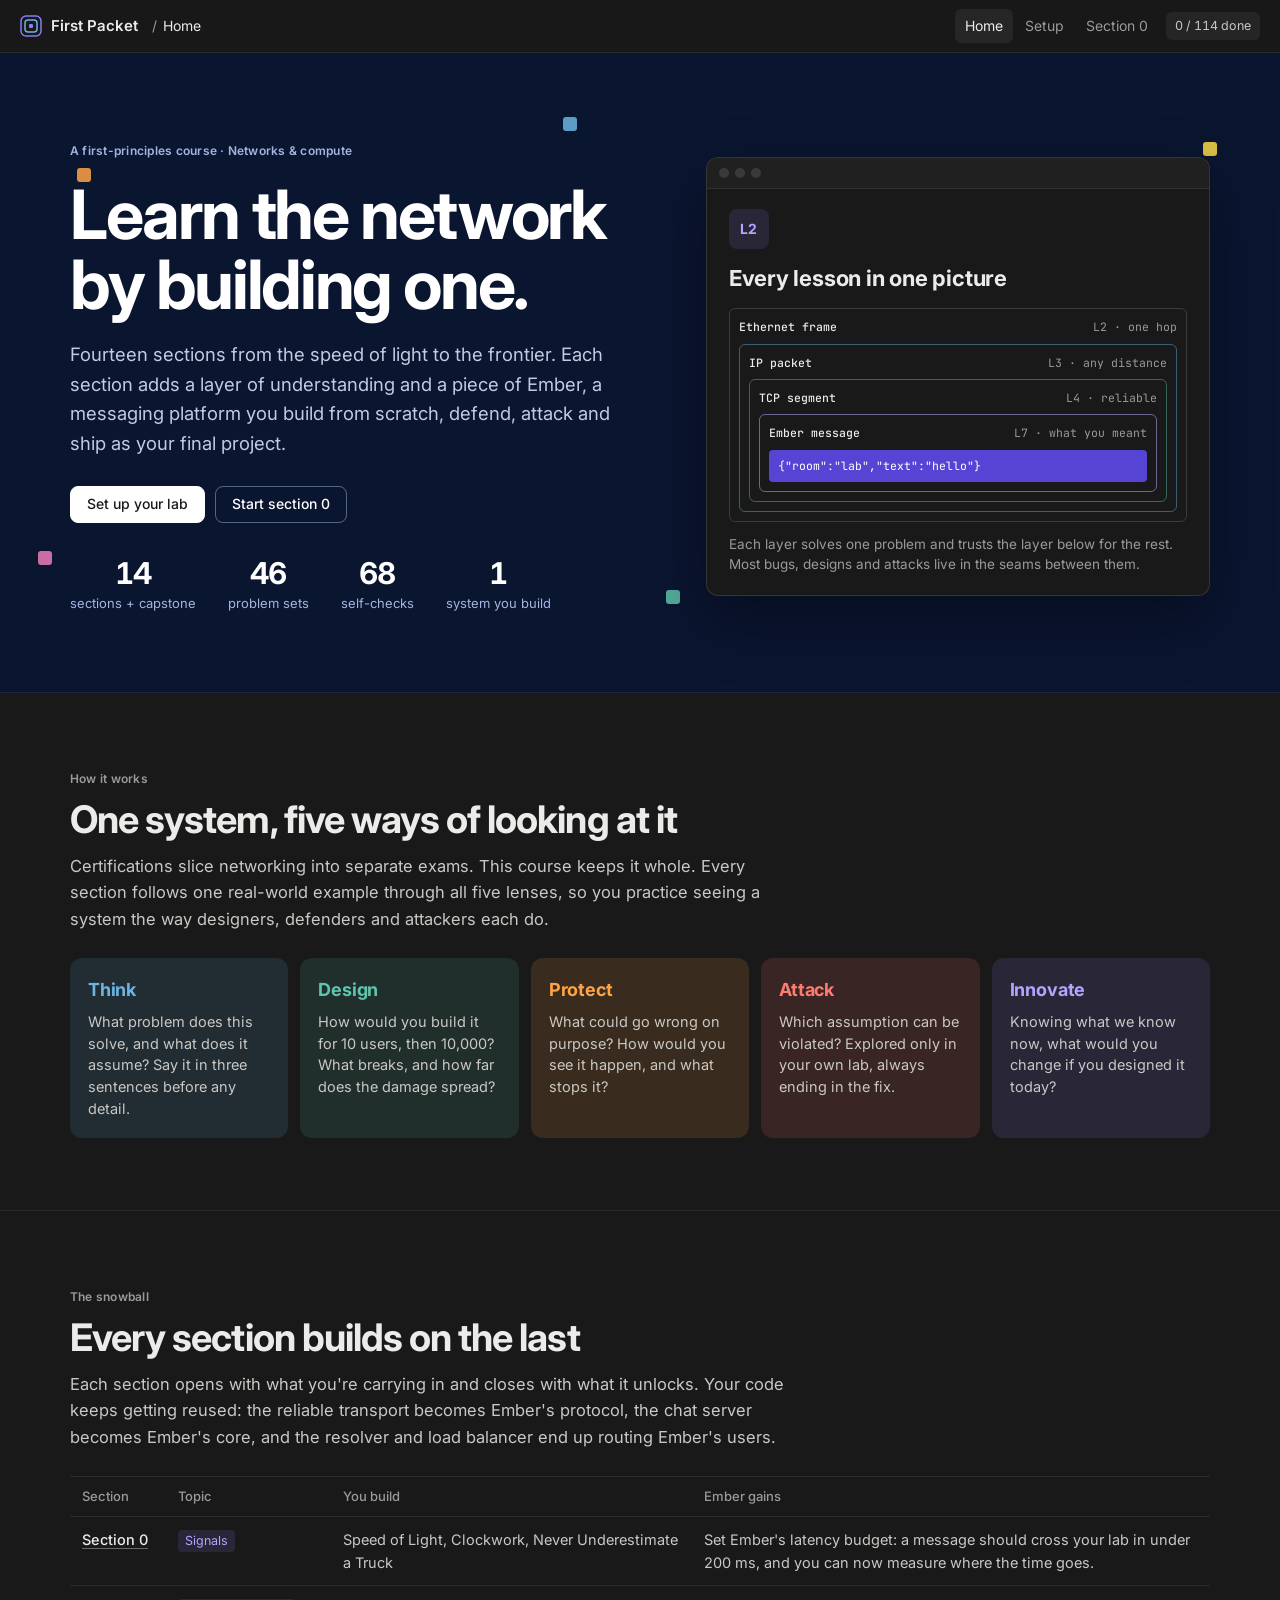
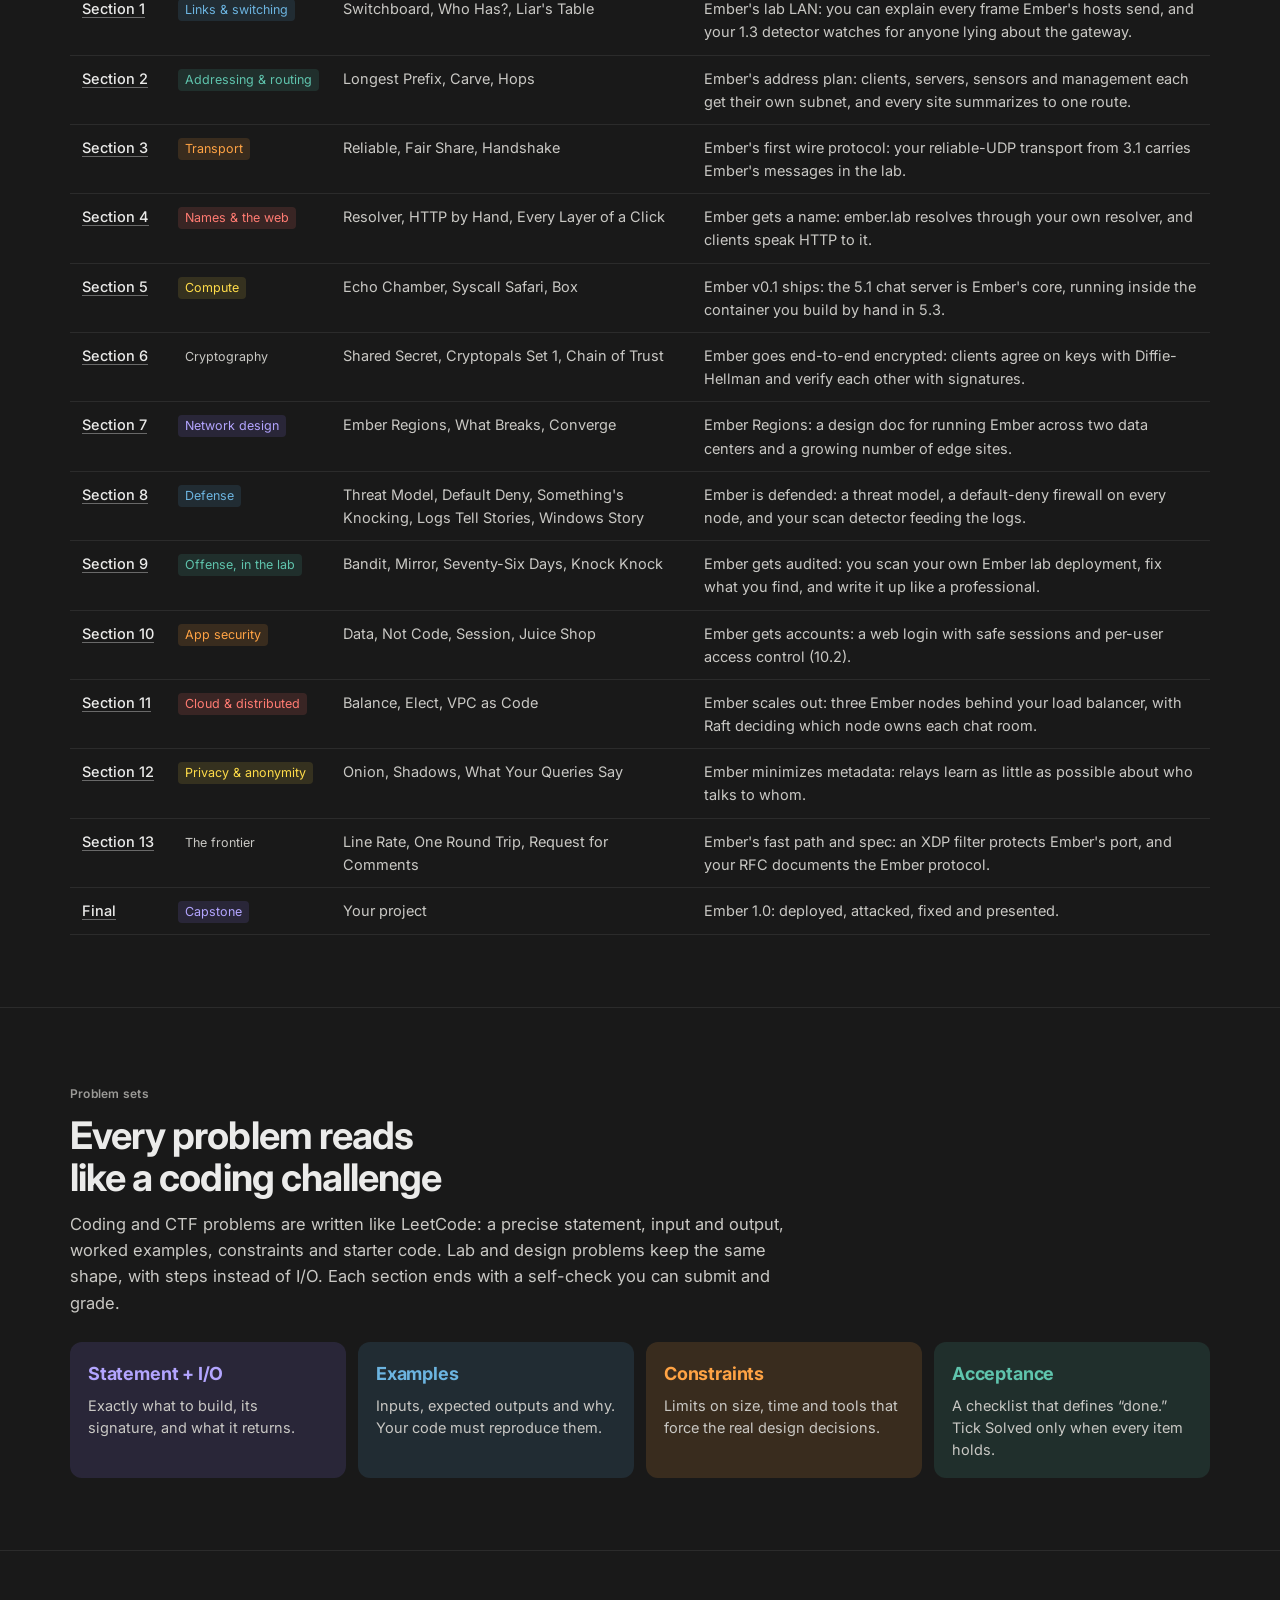
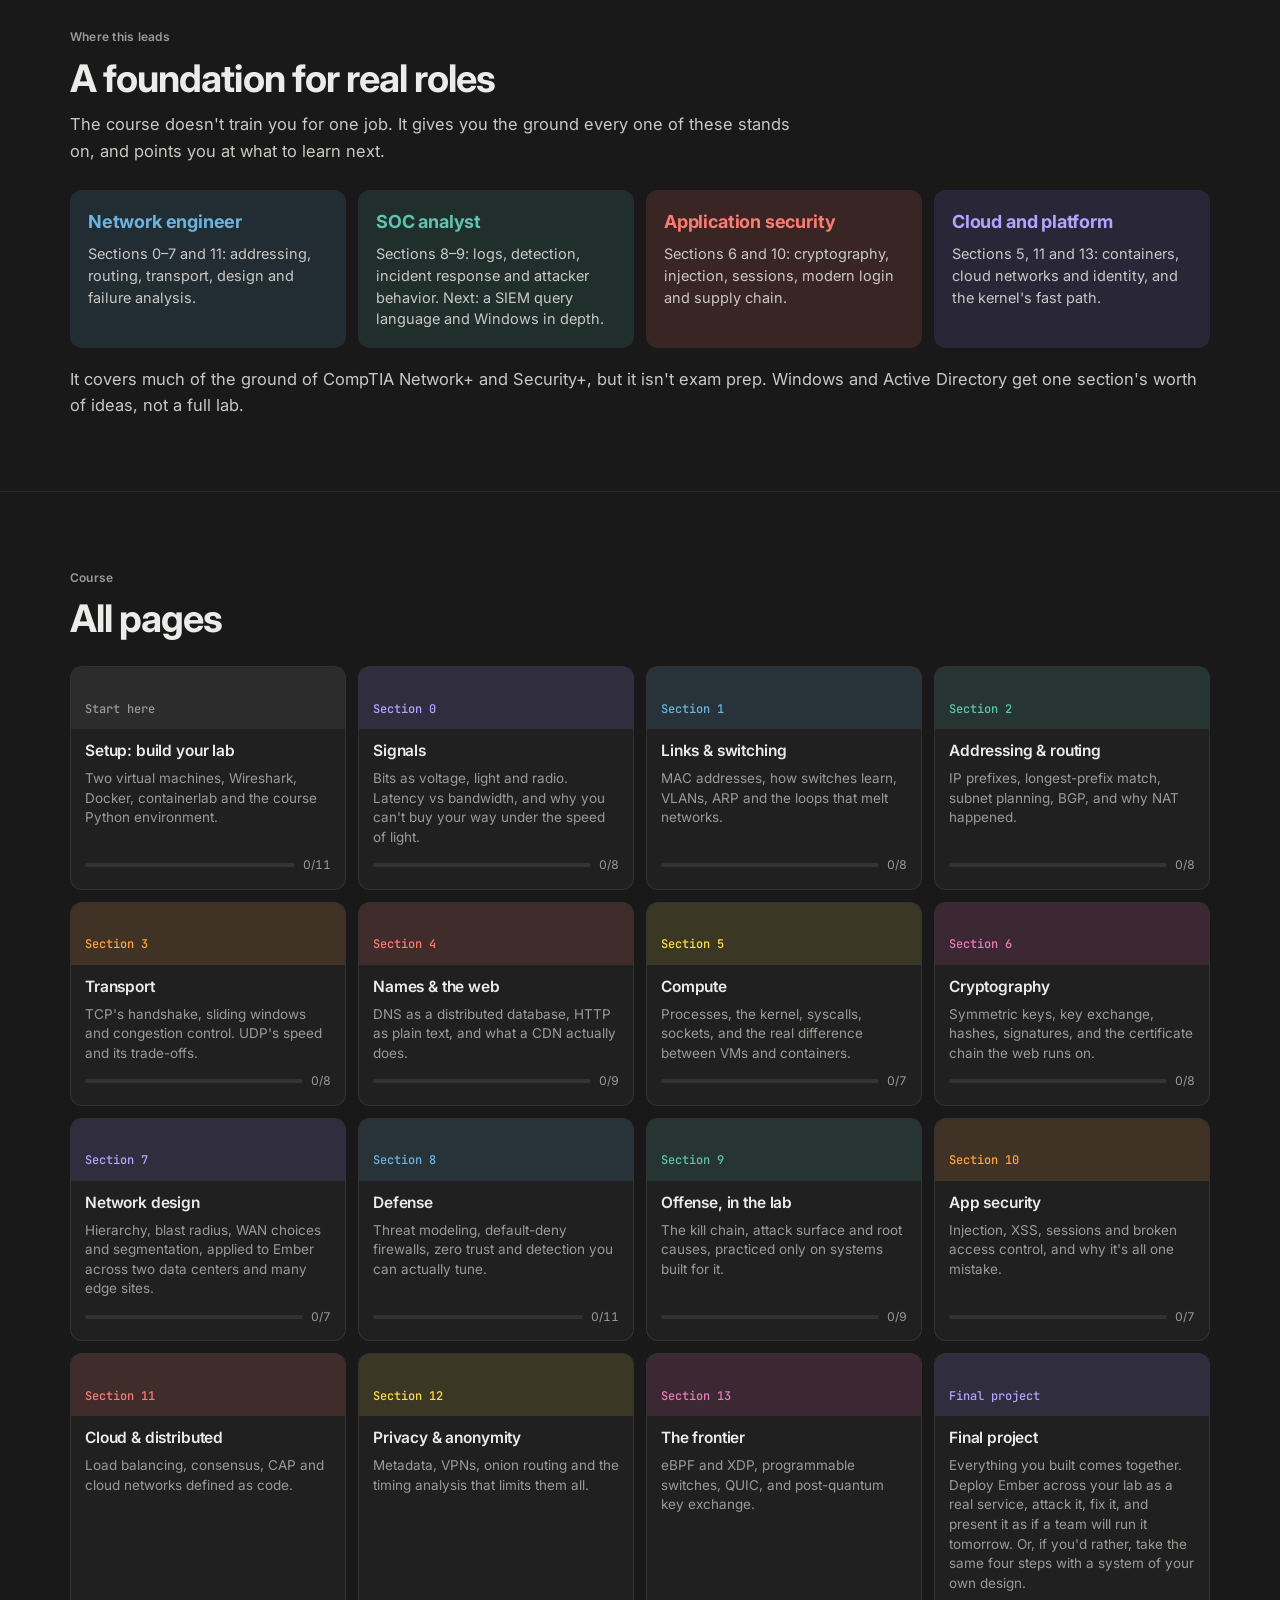
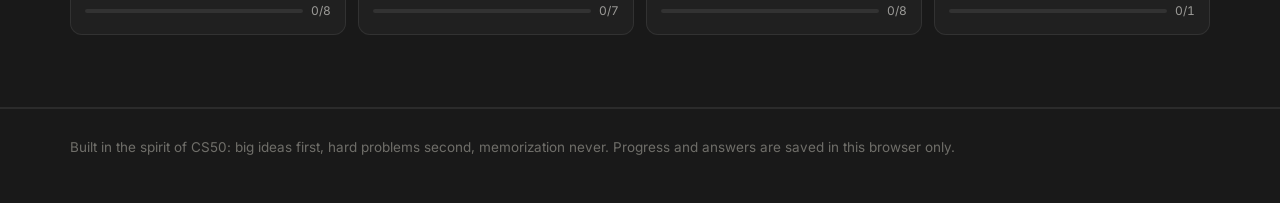
==== commit f4c9a092: "Curriculum review fixes: host logs, IR, identity, law, cloud, email, Wi-Fi, OWASP 2025 Adds core ide" ====
--- a/index.html
+++ b/index.html
@@ -89,6 +89,7 @@
 .sec h2{font-size:clamp(28px,3.4vw,38px);font-weight:700;line-height:1.12;letter-spacing:-.025em;margin-top:8px}
 .sec .intro{color:var(--body);margin-top:12px;font-size:16.5px}
 .tints{display:grid;grid-template-columns:repeat(5,minmax(0,1fr));gap:12px}
+.tints.four{grid-template-columns:repeat(4,minmax(0,1fr))}
 .tint{border-radius:var(--r-lg);padding:18px;min-width:0}
 .tint h3{font-size:18px;font-weight:700;margin-bottom:6px}
 .tint p{font-size:14.5px;color:var(--body);line-height:1.5}
@@ -312,7 +313,7 @@
 .step p,.step li{color:var(--body);font-size:15.5px}
 .step ul{padding-left:20px;margin:6px 0}
 
-@media (max-width:1100px){.gallery{grid-template-columns:repeat(3,minmax(0,1fr))}.tints{grid-template-columns:repeat(3,minmax(0,1fr))}}
+@media (max-width:1100px){.gallery{grid-template-columns:repeat(3,minmax(0,1fr))}.tints{grid-template-columns:repeat(3,minmax(0,1fr))}.tints.four{grid-template-columns:repeat(2,minmax(0,1fr))}}
 @media (max-width:960px){
   .hero .wrap{grid-template-columns:minmax(0,1fr);gap:40px;padding-block:56px 52px}
   .gallery{grid-template-columns:repeat(2,minmax(0,1fr))}
@@ -325,7 +326,7 @@
 @media (max-width:640px){
   .ide-bar .ide-keys{display:none}
   .top nav a.hide-s,.crumb{display:none}
-  .tints,.io,.gallery,.terms{grid-template-columns:minmax(0,1fr)}
+  .tints,.tints.four,.io,.gallery,.terms{grid-template-columns:minmax(0,1fr)}
   .prob-h{grid-template-columns:minmax(0,1fr)}
   .pager{grid-template-columns:minmax(0,1fr)}
   .pager a.next{grid-column:1}
@@ -371,9 +372,9 @@
         <p class="lede">Fourteen sections from the speed of light to the frontier. Each section adds a layer of understanding and a piece of Ember, a messaging platform you build from scratch, defend, attack and ship as your final project.</p>
         <div class="ctas"><a class="btn light" href="#setup">Set up your lab</a><a class="btn" href="#w0">Start section 0</a></div>
         <div class="facts">
-          <div><b>14</b><span>sections + capstone</span></div>
-          <div><b>44</b><span>problem sets</span></div>
-          <div><b>64</b><span>self-checks</span></div>
+          <div><b id="factSec">14</b><span>sections + capstone</span></div>
+          <div><b id="factPs">44</b><span>problem sets</span></div>
+          <div><b id="factQ">64</b><span>self-checks</span></div>
           <div><b>1</b><span>system you build</span></div>
         </div>
       </div>
@@ -423,12 +424,25 @@
   <section class="sec">
     <div class="wrap">
       <div class="sec-h"><span class="lbl">Problem sets</span><h2>Every problem reads like a coding challenge</h2><p class="intro">Coding and CTF problems are written like LeetCode: a precise statement, input and output, worked examples, constraints and starter code. Lab and design problems keep the same shape, with steps instead of I/O. Each section ends with a self-check you can submit and grade.</p></div>
-      <div class="tints" style="grid-template-columns:repeat(4,minmax(0,1fr))">
+      <div class="tints four">
         <div class="tint purple"><h3>Statement + I/O</h3><p>Exactly what to build, its signature, and what it returns.</p></div>
         <div class="tint blue"><h3>Examples</h3><p>Inputs, expected outputs and why. Your code must reproduce them.</p></div>
         <div class="tint orange"><h3>Constraints</h3><p>Limits on size, time and tools that force the real design decisions.</p></div>
         <div class="tint green"><h3>Acceptance</h3><p>A checklist that defines “done.” Tick Solved only when every item holds.</p></div>
       </div>
+    </div>
+  </section>
+
+  <section class="sec">
+    <div class="wrap">
+      <div class="sec-h"><span class="lbl">Where this leads</span><h2>A foundation for real roles</h2><p class="intro">The course doesn't train you for one job. It gives you the ground every one of these stands on, and points you at what to learn next.</p></div>
+      <div class="tints four">
+        <div class="tint blue"><h3>Network engineer</h3><p>Sections 0–7 and 11: addressing, routing, transport, design and failure analysis.</p></div>
+        <div class="tint green"><h3>SOC analyst</h3><p>Sections 8–9: logs, detection, incident response and attacker behavior. Next: a SIEM query language and Windows in depth.</p></div>
+        <div class="tint red"><h3>Application security</h3><p>Sections 6 and 10: cryptography, injection, sessions, modern login and supply chain.</p></div>
+        <div class="tint purple"><h3>Cloud and platform</h3><p>Sections 5, 11 and 13: containers, cloud networks and identity, and the kernel's fast path.</p></div>
+      </div>
+      <p class="intro" style="margin-top:18px">It covers much of the ground of CompTIA Network+ and Security+, but it isn't exam prep. Windows and Active Directory get one section's worth of ideas, not a full lab.</p>
     </div>
   </section>
 
@@ -593,7 +607,7 @@
     b+='<line x1="'+cx+'" y1="84" x2="'+cx+'" y2="128" stroke="'+C.muted+'" stroke-dasharray="4 4"/>';
     var hl=k==3;b+=(hl?R(xs[k],130,112,56,{f:'rgba(139,124,246,.16)',st:C.coral}):R(xs[k],130,112,56,{f:C.deep}))+T(cx,154,ct[k][0],{s:12.5,c:hl?C.coralInk:C.body})+T(cx,171,ct[k][1],{s:12.5,c:hl?C.coralInk:C.body});}
   b+=T(20,212,'Defenders win by breaking any one link.',{s:12,c:C.muted,a:'start'});
-  return svgWrap(i,225,'Kill chain: recon, initial access, persistence, lateral movement and objective, each with a defensive control below it',b);})()};
+  return svgWrap(i,225,'A simplified attack chain: recon, initial access, persistence, lateral movement and objective, each with a defensive control below it',b);})()};
 
 DIAGRAMS.w10 = {cap:'A user named O\'Brien breaks the concatenated query, because their apostrophe ends the string early and the rest gets parsed as SQL. An attacker uses the same flaw on purpose. Parameterized queries send the value separately, so it can never become code.', svg:(function(){var i='10',b='';
   b+=R(20,16,330,220,{f:C.deep,r:10})+R(370,16,330,220,{f:C.deep,r:10});
@@ -642,7 +656,7 @@
 WEEKS.push({
 id:"w0", num:0, layer:"Layer 1 · Physics", title:"Signals", h1:"Signals: a network is physics with rules",
 blurb:"Bits as voltage, light and radio. Latency vs bandwidth, and why you can't buy your way under the speed of light.",
-big:"Every network moves <b>bits</b> as changes in something physical: voltage, light, or radio waves. Two numbers describe any link. <b>Latency</b> is how long one bit takes to arrive, and it has a floor set by the speed of light. <b>Bandwidth</b> is how many bits fit through per second. You can buy more bandwidth. You can't buy less latency.",
+big:"Every network moves <b>bits</b> as changes in something physical: voltage, light, or radio waves. Two numbers describe any link. <b>Latency</b> is how long one bit takes to arrive, and it has a floor set by the speed of light. <b>Bandwidth</b> is how many bits fit through per second. You can buy more bandwidth. Latency only drops if you shorten the path or use a faster medium.",
 strip:{type:"shell", cmd:"ping -c 3 1.1.1.1", note:"round-trip time = physics + queues + processing"},
 terms:[["<code>ping</code>","A command that sends small ICMP echo requests to a host and times each reply. It reports round-trip time and packet loss, and <code>-c 3</code> stops after three."],["Round-trip time (RTT)","The time for a packet to reach its destination and for the reply to come back. On a symmetric path it’s twice the one-way delay."],["Ethernet (IEEE 802.3)","The standard for wired local networks, published by the IEEE as 802.3. It defines the cabling, the signaling and the frame format nearly every wired network uses."],["Mbps and Gbps","Megabits and gigabits per second, the units of link rate. 1 Mbps is 1,000,000 bits per second and 1 Gbps is 10⁹. A lowercase b means bits, and a byte is 8 bits."],["Optical fiber","A glass strand that carries bits as pulses of light. Light in fiber travels about 200,000 km/s, roughly two-thirds of its speed in a vacuum."],["Header","Fixed-format fields at the front of a frame or packet, such as addresses and lengths, that tell each device how to handle it. The data that follows is the payload."],["TCP","Transmission Control Protocol: the internet’s reliable transport. It numbers bytes, waits for acknowledgments, resends what’s lost and slows down under congestion."],["Checksum","A short value computed from the data and sent along with it. The receiver recomputes it, and a mismatch means bits changed in transit."],["CRC-32","A cyclic redundancy check: a 32-bit checksum computed by polynomial division over the data. It catches every single-bit error and every burst of 32 bits or fewer."],["FCS","Frame Check Sequence: the last 4 bytes of an Ethernet frame, holding the frame’s CRC-32. A receiver that computes a different value drops the frame."]],
 ideas:[
@@ -680,7 +694,7 @@
     assert decode(encode(msg)) == msg
     print("round trip ok")`,
 hints:["Loop over bytes, then over bit positions 7 down to 0 using (byte >> i) & 1.","For error detection, append one checksum byte (the sum of all bytes mod 256) before encoding and verify it after decoding."],
-accept:["Round trip holds for 1,000 random byte strings","Invalid level pairs raise ValueError","With 1 random level flipped per 100, your checksum or pair check catches every corrupted message"],
+accept:["Round trip holds for 1,000 random byte strings","Invalid level pairs raise ValueError","Invert random level pairs (10↔01), which the pair check can’t see: your checksum catches every message with one inverted pair, and for messages with several you report the fraction caught and explain why CRC-32 does better"],
 stretch:["Replace the checksum with a CRC-32 you write yourself, and assert it matches zlib.crc32."]},
 {id:"0.3", title:"Never Underestimate a Truck", lang:"Any",
 problem:"You must move 500 TB from Detroit to Chicago (about 450 km). Compare a 10 Gbps link with a truck of drives averaging 75 km/h. Write a function that returns the hours for each and the truck's effective bandwidth in Gbps.",
@@ -703,12 +717,13 @@
 blurb:"MAC addresses, how switches learn, VLANs, ARP and the loops that melt networks.",
 big:"Layer 2 delivers a <b>frame</b> to a neighbor on the same link, using <b>MAC addresses</b> burned into each network card. A <b>switch</b> learns which MAC lives on which port by watching source addresses, then forwards only where needed. It works by trusting everyone on the wire, which is both why it's simple and why it can be abused.",
 strip:{type:"wire", cells:[["Dst MAC","6 bytes",2],["Src MAC","6 bytes",2],["802.1Q tag","4 · optional",1.4],["EtherType","2 bytes",1.2],["Payload","46–1500 bytes (MTU)",5],["FCS","4 · CRC",1]], cap:"Ethernet II frame · EtherType 0x0800 = IPv4, 0x0806 = ARP, 0x86DD = IPv6"},
-terms:[["VLAN","Virtual LAN: a separate broadcast domain carved out of shared switches. Hosts in different VLANs can’t exchange frames directly, so traffic between them must pass through a router."],["802.1Q tag","A 4-byte field a switch inserts into an Ethernet frame on a trunk link. Its 12-bit VLAN ID tells the next switch which VLAN the frame belongs to."],["EtherType","A 2-byte field naming what the frame’s payload holds, so the receiver knows which protocol to hand it to, such as <code>0x0800</code> for IPv4 or <code>0x86DD</code> for IPv6."],["Hexadecimal","Base-16 notation, using digits 0–9 and a–f. Each hex digit is 4 bits, so two digits make a byte. The prefix <code>0x</code> marks a hex number."],["MTU","Maximum transmission unit: the largest payload a link carries in one frame. A packet bigger than the next link’s MTU must be split into fragments or dropped."],["IP address","A logical address that identifies a host across networks: 32 bits in IPv4, written as four numbers like <code>10.0.0.1</code>. Routers forward by it, and switches ignore it."],["Subnet","A block of IP addresses that share the same leading bits and sit on one link or VLAN. Hosts in the same subnet reach each other directly, without a router."],["Default gateway","The router a host sends traffic to whenever the destination is outside its own subnet. Every host is configured with its address."],["DHCP","Dynamic Host Configuration Protocol: a server hands each joining host its IP address, gateway and DNS server. DHCP snooping lets switches drop DHCP answers from ports with no legitimate server."],["Wireshark","A packet analyzer that captures traffic and decodes every field of every layer. Display filters such as <code>arp</code> narrow the view to what you’re studying."]],
+terms:[["VLAN","Virtual LAN: a separate broadcast domain carved out of shared switches. Hosts in different VLANs can’t exchange frames directly, so traffic between them must pass through a router."],["802.1Q tag","A 4-byte field a switch inserts into an Ethernet frame on a trunk link. Its 12-bit VLAN ID tells the next switch which VLAN the frame belongs to."],["EtherType","A 2-byte field naming what the frame’s payload holds, so the receiver knows which protocol to hand it to, such as <code>0x0800</code> for IPv4 or <code>0x86DD</code> for IPv6."],["Hexadecimal","Base-16 notation, using digits 0–9 and a–f. Each hex digit is 4 bits, so two digits make a byte. The prefix <code>0x</code> marks a hex number."],["MTU","Maximum transmission unit: the largest payload a link carries in one frame. A packet bigger than the next link’s MTU must be split into fragments or dropped."],["IP address","A logical address that identifies a host across networks: 32 bits in IPv4, written as four numbers like <code>10.0.0.1</code>. Routers forward by it, and switches ignore it."],["Subnet","A block of IP addresses that share the same leading bits and sit on one link or VLAN. Hosts in the same subnet reach each other directly, without a router."],["Default gateway","The router a host sends traffic to whenever the destination is outside its own subnet. Every host is configured with its address."],["DHCP","Dynamic Host Configuration Protocol: a server hands each joining host its IP address, gateway and DNS server. DHCP snooping lets switches drop DHCP answers from ports with no legitimate server."],["Wireshark","A packet analyzer that captures traffic and decodes every field of every layer. Display filters such as <code>arp</code> narrow the view to what you’re studying."],["802.1X","Port-based access control: a device must log in, usually through EAP to a RADIUS server, before a switch port or Wi-Fi network passes its traffic. Each user gets their own credentials."]],
 ideas:[
 ["MAC learning","The switch sees a frame from MAC X on port 3 and writes “X is on 3.” Unknown destination? It floods the frame out every other port. Entries age out so moved devices get relearned.","The switch keeps a table mapping MAC addresses to ports, often called the CAM or MAC table. Each arriving frame teaches it one fact: the source MAC lives on the port the frame came in on. Then it looks up the destination. A hit sends the frame out one port. A miss, or the broadcast address <code>ff:ff:ff:ff:ff:ff</code>, floods it everywhere else. Entries commonly expire after 300 seconds, so a monitor that moves from one hospital ward’s wall jack to another gets relearned. The table is finite, which is why a lab MAC-flooding attack can force a switch to flood everything, and why port security caps MACs per port. You build this switch in 1.1, aging included."],
 ["ARP","Hosts know IP addresses but frames need MACs. ARP broadcasts “who has 10.0.0.1?” and believes whoever answers. There is no authentication.","When a host wants to reach <code>10.0.0.1</code> on its own subnet, it broadcasts an ARP request (EtherType <code>0x0806</code>) asking who owns that address. The owner replies by unicast, and the asker caches the answer for seconds to minutes, depending on the OS. Run <code>ip neigh</code> to see the cache. Nothing in a reply proves it’s genuine, and many hosts accept replies they never asked for. That’s how ARP spoofing in a lab puts an attacker between a host and its gateway. The fix lives in the switch: dynamic ARP inspection checks replies against DHCP snooping records. You watch the exchange in 1.2 and detect the lie in 1.3."],
 ["VLANs","One physical switch, many logical ones. An 802.1Q tag marks which VLAN a frame belongs to. Trunk ports carry many VLANs, access ports carry one.","A VLAN is a separate broadcast domain on shared hardware. On a trunk link, the switch inserts a 4-byte 802.1Q tag between the source MAC and the EtherType. Twelve bits of that tag carry the VLAN ID, giving 4,094 usable VLANs, since 0 and 4095 are reserved. Access ports strip the tag, so end devices never see it. A frame on VLAN 20 can’t reach VLAN 30 without passing through a router. A hospital might put infusion pumps, staff laptops and guest Wi-Fi on separate VLANs, so a compromised guest phone can’t even ARP for a pump. Ember’s section 2 address plan gives each role its own subnet, usually backed by its own VLAN."],
-["Loops and STP","Ethernet has no time-to-live, so a loop lets a broadcast circle forever and melts the network. Spanning Tree blocks redundant links until they're needed.","Switches flood broadcasts out every port, and nothing in an Ethernet header counts hops. With two paths between switches, one broadcast comes back around, gets flooded again, and multiplies on every lap until links and switch CPUs saturate. That’s a broadcast storm. Spanning Tree Protocol (802.1D) elects a root bridge, computes one loop-free tree, and puts redundant ports into a blocking state. If an active link fails, a blocked one takes over. Classic STP takes 30 to 50 seconds to converge, while Rapid STP (802.1w) usually takes a few seconds or less. One patch cable joining two wall jacks can start a storm. The 1.1 stretch lets you count the copies yourself."]],
+["Loops and STP","Ethernet has no time-to-live, so a loop lets a broadcast circle forever and melts the network. Spanning Tree blocks redundant links until they're needed.","Switches flood broadcasts out every port, and nothing in an Ethernet header counts hops. With two paths between switches, one broadcast comes back around, gets flooded again, and multiplies on every lap until links and switch CPUs saturate. That’s a broadcast storm. Spanning Tree Protocol (802.1D) elects a root bridge, computes one loop-free tree, and puts redundant ports into a blocking state. If an active link fails, a blocked one takes over. Classic STP takes 30 to 50 seconds to converge, while Rapid STP (802.1w) usually takes a few seconds or less. One patch cable joining two wall jacks can start a storm. The 1.1 stretch lets you count the copies yourself."],
+["Wi-Fi","Wi-Fi (802.11) carries the same MAC-addressed frames as Ethernet, over a shared radio anyone nearby can hear. Security comes from WPA2 or WPA3 encrypting each client’s frames.","An access point bridges radio clients onto the wired LAN, so ARP, DHCP and VLANs work as before. Anyone in range can record the frames, so WPA2 and WPA3 encrypt each client’s traffic with keys set up in a handshake. With WPA2-Personal, an eavesdropper who captures that handshake can test password guesses offline, hundreds of thousands per second on one GPU, so a short passphrase falls. WPA3’s SAE exchange removes that offline attack, and enterprises use 802.1X so each user has their own login. Encryption doesn’t prove which access point you joined: an evil twin broadcasts a familiar network name. That’s why visitor Wi-Fi gets client isolation and its own range in Ember’s section 2 address plan."]],
 psets:[
 {id:"1.1", title:"Switchboard", lang:"Python",
 problem:"Implement a learning switch. <code>handle(frame, in_port, now)</code> returns the list of ports the frame should leave on. Learn the source MAC's port, forward to a known destination, flood unknown or broadcast destinations to every port except the one it came in on, and forget entries older than <code>aging_s</code> seconds.",
@@ -735,6 +750,7 @@
 stretch:["Add VLANs. Each port has a VLAN ID and flooding stays inside the frame's VLAN.","Connect two switches in a loop, send one broadcast, and count how many copies exist after 10 steps."]},
 {id:"1.2", title:"Who Has?", lang:"Wireshark",
 problem:"Watch ARP happen on your own network and explain every field.",
+constraints:["Capture only on your home network or your lab. Capturing on a work or school network needs permission first."],
 task:["Clear your ARP cache: <code>sudo ip neigh flush all</code> (Linux) or <code>arp -d *</code> (Windows, as admin).","Start a Wireshark capture with the display filter <code>arp</code>.","Ping your default gateway once.","Run <code>ip neigh</code> and compare with before."],
 accept:["A screenshot of the request and the reply with each field labeled","You explain why the request goes to ff:ff:ff:ff:ff:ff and the reply is unicast","You explain what would happen if a second device also answered"]},
 {id:"1.3", title:"Liar's Table", lang:"Python + scapy",
@@ -776,7 +792,7 @@
 ["Routing protocols","Inside an organization, OSPF lets routers share a map and compute shortest paths. Between organizations, BGP shares policy rather than shortest paths, and runs on trust.","OSPF is a link-state protocol. Every router floods a description of its links to the others, so each holds the same map and runs Dijkstra’s shortest-path algorithm on it. BGP connects autonomous systems, each identified by a number (Cloudflare is AS13335). A BGP router announces which prefixes it can reach and the AS path to them, and every network applies its own policy about what to accept and prefer. By default, nobody checks those claims. In 2008 a false announcement for YouTube’s prefix took it offline worldwide for about two hours. RPKI now lets routers reject announcements from origins that aren’t authorized. Ember Regions in section 7 builds its WAN on these ideas."],
 ["TTL and ICMP","TTL kills a packet after N hops so loops can't last forever. The router that kills it sends back an ICMP message, which traceroute uses on purpose.","Every IPv4 header has an 8-bit TTL field, typically starting at 64 on Linux and 128 on Windows. Each router decrements it, and a router that brings it to zero drops the packet and returns an ICMP Time Exceeded message (type 11) to the sender. Traceroute sends probes with TTL 1, then 2, then 3, so each router along the path reveals itself in turn. A hop showing <code>* * *</code> usually means that router doesn’t answer ICMP or rate-limits it, not that the path is broken. You build this tool in 2.3 with scapy, and it becomes your first move when an Ember site goes unreachable."],
 ["NAT","IPv4 ran out of addresses, so NAT hides many private hosts behind one public address by rewriting ports. It broke end-to-end connectivity, a theme that keeps coming back.","A NAT router keeps a translation table. When <code>192.168.1.20:51000</code> opens a connection, the router rewrites the source to its public address and a free port, say <code>203.0.113.5:40001</code>, and remembers the mapping so replies can be rewritten back. One public IPv4 address can front thousands of private hosts this way. The catch is that nobody outside can start a connection inward, because no mapping exists until someone inside sends first. That’s why game consoles, video calls and peer-to-peer apps need tricks like hole punching. It’s also why Ember clients connect out to Ember’s servers instead of directly to each other."],
-["IPv6","128-bit addresses end the shortage: no NAT needed, no broadcast, new neighbor discovery. Same ideas, new details.","An IPv6 address is 128 bits, written as eight groups of four hex digits, like <code>2001:db8::1</code>, where <code>::</code> stands for one run of zero groups. An organization often gets a /48 and each LAN a /64, which leaves 2⁶⁴ addresses per subnet, enough for hosts to pick their own addresses (SLAAC). Neighbor Discovery over ICMPv6 replaces ARP, and multicast replaces broadcast. The base header is a fixed 40 bytes, and routers no longer fragment packets. Prefixes and longest-prefix match work exactly as in IPv4. So does the trust problem: Neighbor Discovery believes its neighbors just like ARP, so RA Guard plays the role that ARP inspection plays in IPv4."]],
+["IPv6","128-bit addresses end the shortage: no NAT needed, no broadcast, new neighbor discovery. Same ideas, new details.","An IPv6 address is 128 bits, written as eight groups of four hex digits, like <code>2001:db8::1</code>, where <code>::</code> stands for one run of zero groups. An organization often gets a /48 and each LAN a /64, which leaves 2⁶⁴ addresses per subnet, enough for hosts to pick their own addresses (SLAAC). Neighbor Discovery over ICMPv6 replaces ARP, and multicast replaces broadcast. The base header is a fixed 40 bytes, and routers no longer fragment packets. Prefixes and longest-prefix match work exactly as in IPv4. So does the trust problem: Neighbor Discovery believes its neighbors just like ARP, so switches add RA Guard against rogue routers (like DHCP snooping) and ND inspection against forged neighbor answers (like ARP inspection)."]],
 psets:[
 {id:"2.1", title:"Longest Prefix", lang:"Python",
 problem:"Implement a routing table that supports adding prefixes and looking up the next hop for an address using longest prefix match. Build a linear version first, then a binary trie, and benchmark them.",
@@ -810,7 +826,7 @@
 problem:"Write your own traceroute. Send probes with TTL 1, 2, 3 and so on, and record which router answers each with ICMP Time Exceeded, until the destination answers or you reach the hop limit.",
 input:"<code>traceroute(dst: str, max_hops: int = 30)</code>", output:"A list of (ttl, router_ip or None, rtt_ms or None).",
 examples:[{i:"traceroute('1.1.1.1', max_hops=4)", o:"[(1, '192.168.1.1', 1.8), (2, '100.64.0.1', 9.4), (3, None, None), (4, '1.1.1.1', 14.2)]", why:"Your addresses will differ. None means no reply within the timeout."}],
-constraints:["3 probes per TTL, 2-second timeout each","Stop when the destination itself replies","Only trace public hosts or your own lab"],
+constraints:["3 probes per TTL, 2-second timeout each","Stop when the destination itself replies","Only trace public hosts or your own lab","VirtualBox’s NAT adapter doesn’t pass ICMP Time Exceeded replies through properly, so every hop shows <code>* * *</code> or the destination, and the system traceroute fails the same way. For this problem switch lab’s Adapter 1 to Bridged, or run it on your host OS, then switch back."],
 starter:`from scapy.all import IP, ICMP, sr1
 import time
 
@@ -866,8 +882,17 @@
             continue  # dropped
         threading.Timer(random.uniform(0, max_delay), s.sendto, (data, target)).start()
 
-# header suggestion: struct.pack("!IIB", seq, ack, flags)`,
-hints:["Number packets, not bytes, to keep it simple. The receiver acks the highest in-order packet it has (cumulative ACK).","On timeout, go-back-N resends everything after the last acknowledged packet. It's simple and correct, and you can make it smarter later."],
+# header suggestion: struct.pack("!IIB", seq, ack, flags)
+
+# sender.py: a UDP socket with a timeout (the receiver calls s.bind first)
+s = socket.socket(socket.AF_INET, socket.SOCK_DGRAM)
+s.settimeout(0.2)
+s.sendto(packet, ("127.0.0.1", proxy_port))
+try:
+    data, addr = s.recvfrom(2048)
+except socket.timeout:
+    ...  # no ACK within 0.2 s: resend`,
+hints:["Number packets, not bytes, to keep it simple. The receiver acks the highest in-order packet it has (cumulative ACK).","On timeout, go-back-N resends everything after the last acknowledged packet. It's simple and correct, and you can make it smarter later.","Section 5 explains sockets fully. The sender skeleton in the starter (<code>sendto</code>, <code>recvfrom</code> and a timeout) is all you need now."],
 accept:["sha256sum of input and output match at 0%, 5% and 20% loss","A table of throughput for window 1, 4, 16 and 64 at each loss rate","You explain the shape of the curve using the bandwidth-delay product"],
 stretch:["Add selective acknowledgments so only missing packets are resent.","Replace the fixed timeout with an adaptive one based on measured RTT (Jacobson/Karels)."]},
 {id:"3.2", title:"Fair Share", lang:"Python + matplotlib",
@@ -894,12 +919,13 @@
 blurb:"DNS as a distributed database, HTTP as plain text, and what a CDN actually does.",
 big:"People use names, networks use numbers. <b>DNS</b> is a global distributed database that turns one into the other by asking a chain of servers, each knowing only its own piece of the name. <b>HTTP</b> is a plain-text conversation of requests and responses riding on top. Almost everything else in a browser exists to make those two steps faster or safer.",
 strip:{type:"wire", cells:[["ID","16 bits",1.2],["Flags","QR opcode AA TC RD RA rcode",2.2],["QDCOUNT","questions",1],["ANCOUNT","answers",1],["NSCOUNT","authority",1],["ARCOUNT","additional",1],["Question","name · type · class",2]], cap:"DNS message header (RFC 1035) · usually UDP port 53"},
-terms:[["DNS header flags","QR marks a query (0) or response (1). AA means authoritative answer, TC truncated, RD recursion desired, RA recursion available. <code>rcode</code> is the result: 0 no error, 3 no such name."],["RFC","Request for Comments: the numbered documents that define internet protocols. RFC 1035 defines DNS, and RFC 9293 defines TCP."],["Stub resolver","The minimal DNS client built into your operating system. It doesn’t walk the chain itself. It hands the whole question to a recursive resolver and waits."],["TLD","Top-level domain: the last label of a name, such as <code>com</code>, <code>org</code> or <code>uk</code>. TLD servers know which name servers are authoritative for each domain under them."],["Authoritative name server","The server that holds a domain’s actual records and answers for it directly, rather than from a cache. Its owner decides what it says."],["DNS records","Typed entries in DNS. An A record holds an IPv4 address, an NS record names a domain’s name server, and a CNAME says one name is an alias for another."],["Anycast","Announcing the same IP address from many sites at once, so routing carries each user to the nearest one. Root servers and many CDNs work this way."],["DNS TTL","The number of seconds a resolver may keep an answer in its cache before asking again. The domain’s owner sets it on each record."],["CRLF","Carriage return plus line feed (<code>\\r\\n</code>), the two-byte line ending HTTP/1.1 requires. An empty line, just CRLF, marks the end of the headers."],["Origin server","The server that holds the master copy of a site’s content. CDN edge servers fetch from it when a request misses their cache."]],
+terms:[["DNS header flags","QR marks a query (0) or response (1). AA means authoritative answer, TC truncated, RD recursion desired, RA recursion available. <code>rcode</code> is the result: 0 no error, 3 no such name."],["RFC","Request for Comments: the numbered documents that define internet protocols. RFC 1035 defines DNS, and RFC 9293 defines TCP."],["Stub resolver","The minimal DNS client built into your operating system. It doesn’t walk the chain itself. It hands the whole question to a recursive resolver and waits."],["TLD","Top-level domain: the last label of a name, such as <code>com</code>, <code>org</code> or <code>uk</code>. TLD servers know which name servers are authoritative for each domain under them."],["Authoritative name server","The server that holds a domain’s actual records and answers for it directly, rather than from a cache. Its owner decides what it says."],["DNS records","Typed entries in DNS. An A record holds an IPv4 address, an NS record names a domain’s name server, and a CNAME says one name is an alias for another."],["Anycast","Announcing the same IP address from many sites at once, so routing carries each user to the nearest one. Root servers and many CDNs work this way."],["DNS TTL","The number of seconds a resolver may keep an answer in its cache before asking again. The domain’s owner sets it on each record."],["CRLF","Carriage return plus line feed (<code>\\r\\n</code>), the two-byte line ending HTTP/1.1 requires. An empty line, just CRLF, marks the end of the headers."],["Origin server","The server that holds the master copy of a site’s content. CDN edge servers fetch from it when a request misses their cache."],["DNSSEC","DNS Security Extensions: zone owners sign their records, and resolvers verify the signatures through a chain of keys up to the root. It proves an answer is genuine but doesn’t encrypt it."]],
 ideas:[
-["The resolution chain","Root servers know who runs <code>.com</code>. The <code>.com</code> servers know who runs <code>example.com</code>. That server knows the address. Caching at every step keeps it fast.","Your device asks a recursive resolver, run by your ISP or a service like <code>1.1.1.1</code>, to do the work. With an empty cache, the resolver asks a root server, which refers it to the <code>.com</code> servers, which refer it to <code>example.com</code>’s authoritative servers, which return the A record. There are only 13 root server names, but anycast spreads them across well over a thousand machines worldwide. Every answer carries a TTL, and the resolver caches referrals too, so the next <code>.com</code> lookup skips the root entirely. Most queries never leave the cache. You build this exact walk in 4.1, and it’s how <code>ember.lab</code> gets resolved."],
+["The resolution chain","Root servers know who runs <code>.com</code>. The <code>.com</code> servers know who runs <code>example.com</code>. That server knows the address. Caching at every step keeps it fast.","Your device asks a recursive resolver, run by your ISP or a service like <code>1.1.1.1</code>, to do the work. With an empty cache, the resolver asks a root server, which refers it to the <code>.com</code> servers, which refer it to <code>example.com</code>’s authoritative servers, which return the A record. Every answer carries a TTL, and the resolver caches referrals too, so most queries never leave the cache. Because queries ride on UDP, a forged reply that arrives first can poison that cache for everyone behind it (Kaminsky, 2008). Random query IDs and source ports make forging hard, and DNSSEC signs records so resolvers can verify them. You build this exact walk in 4.1, and it’s how <code>ember.lab</code> gets resolved."],
 ["HTTP is text","A method, a path, headers, a blank line, then a body. HTTP/2 and HTTP/3 change the packaging for speed, but the meaning stays the same.","An HTTP/1.1 request is lines of text ending in CRLF: a request line like <code>GET /index.html HTTP/1.1</code>, then headers such as <code>Host: example.com</code>, then an empty line, then an optional body. The response mirrors it: a status line such as <code>HTTP/1.1 200 OK</code>, headers, an empty line, and the body. Status codes group by first digit: 2xx success, 3xx redirect, 4xx client error, 5xx server error. HTTP/2 packs the same messages into binary frames over one TCP connection, and HTTP/3 carries them over QUIC on UDP. You type a request by hand in 4.2, and Ember’s clients speak this same format to <code>ember.lab</code>."],
 ["TLS in one breath","Before HTTP talks, the client and server agree on keys, and the server proves its identity with a certificate. Section 6 opens this box.","In TLS 1.3, the client’s first message carries a key share for a Diffie-Hellman exchange and the cipher suites it supports. The server answers with its own key share, its certificate chain, and a signature over the handshake proving it holds the certificate’s private key. Both sides derive the same session keys, and encrypted HTTP can start after one round trip. The browser checks that the certificate names the site and chains to a root it already trusts. Run <code>openssl s_client -connect example.com:443</code> in 4.2 and you can see each of these pieces. Section 6 builds them from scratch, and then Ember’s HTTP gets the same protection."],
-["CDNs","Put copies of content close to users and latency drops. DNS often decides which copy you get.","A CDN runs caching servers in hundreds of cities. When you look up a CDN-hosted name, the CDN’s authoritative DNS server often answers with the address of a node near your resolver. Other CDNs use anycast, announcing the same IP from every site and letting BGP carry you to the closest one. Either way, content that would cross the Pacific at around 150 ms round trip might come from a server 10 ms away. During a breaking-news spike, the origin sees only a small fraction of requests because the edges serve cached copies. In the capstone your 4.1 resolver plays this role, steering users to the nearest Ember node."]],
+["CDNs","Put copies of content close to users and latency drops. DNS often decides which copy you get.","A CDN runs caching servers in hundreds of cities. When you look up a CDN-hosted name, the CDN’s authoritative DNS server often answers with the address of a node near your resolver. Other CDNs use anycast, announcing the same IP from every site and letting BGP carry you to the closest one. Either way, content that would cross the Pacific at around 150 ms round trip might come from a server 10 ms away. During a breaking-news spike, the origin sees only a small fraction of requests because the edges serve cached copies. In the capstone your 4.1 resolver plays this role, steering users to the nearest Ember node."],
+["Email trust is DNS","SMTP lets anyone claim any sender. SPF, DKIM and DMARC are records the sending domain publishes in DNS so receivers can check the claim.","SMTP, the protocol mail servers use to pass messages along, accepts whatever sender the client claims, so anyone can send mail “from” any domain. SPF lists the servers allowed to send for a domain. DKIM has the sending server sign the message, with the public key published at <code>selector._domainkey.</code> under the domain. DMARC, published at <code>_dmarc.</code> under the domain, requires one of them to pass for the domain in the visible From line, and says what to do otherwise (<code>p=none</code>, <code>quarantine</code> or <code>reject</code>) and where to send reports. A lookalike domain with its own valid records still passes, so header analysis and wary users still matter. You read a real policy in 4.2, and Ember’s sign-up mail needs all three."]],
 psets:[
 {id:"4.1", title:"Resolver", lang:"Python (socket + struct only)",
 problem:"Write an iterative DNS resolver from scratch. Start at a root server, follow referrals down to the authoritative server, and return the IPv4 address. Print each step so you can watch the chain.",
@@ -921,12 +947,12 @@
 
 def resolve(name: str) -> str:
     ...`,
-hints:["Parse in order: header, questions, then answer, authority and additional records. Each record is name, type, class, TTL, length, data.","Record types: A = 1, NS = 2, CNAME = 5, AAAA = 28."],
+hints:["Parse in order: header, questions, then answer, authority and additional records. Each record is name, type, class, TTL, length, data.","Record types: A = 1, NS = 2, CNAME = 5, AAAA = 28.","The random ID in <code>build_query</code> is a real defense: check that each reply’s ID matches your query and drop any that don’t, so a forger has to guess it."],
 accept:["resolve('www.wikipedia.org') prints the full referral path","The final address matches dig +short","It survives a name with a CNAME chain"],
 stretch:["Add a cache that respects TTLs, and show the second lookup skips the root."]},
 {id:"4.2", title:"HTTP by Hand", lang:"netcat + openssl",
 problem:"Speak HTTP yourself, no browser.",
-task:["<code>nc example.com 80</code>, then type <code>GET / HTTP/1.1</code>, <code>Host: example.com</code>, and a blank line.","Repeat over TLS: <code>openssl s_client -connect example.com:443 -quiet</code>","Try leaving out the Host header and note what happens."],
+task:["<code>nc example.com 80</code>, then type <code>GET / HTTP/1.1</code>, <code>Host: example.com</code>, and a blank line.","Repeat over TLS: <code>openssl s_client -connect example.com:443 -quiet</code>","Try leaving out the Host header and note what happens.","Run <code>dig +short TXT _dmarc.gmail.com</code> and explain each tag of the policy it returns."],
 accept:["You explain every response header you received","You explain why Host is mandatory in HTTP/1.1"]},
 {id:"4.3", title:"Every Layer of a Click", lang:"Writing",
 problem:"Write the complete story of loading a web page, from keypress to pixels, one paragraph per step.",
@@ -937,7 +963,8 @@
 {t:"num", q:"What port does DNS normally use?", a:53, tol:0, unit:"", why:"UDP 53, falling back to TCP 53 for large answers."},
 {t:"text", q:"Which DNS record type holds an IPv6 address?", acc:["aaaa","quad a","quad-a"], why:"A is IPv4 and AAAA is IPv6 (four times as long)."},
 {t:"choice", q:"Why is the Host header mandatory in HTTP/1.1?", o:["To encrypt the request","Many websites can share one IP address","It replaces DNS","Routers need it to forward packets"], a:1, why:"Virtual hosting: the server needs to know which site you meant."},
-{t:"explain", q:"What do you gain and lose by setting a 30-second DNS TTL instead of 1 day?", model:"With a short TTL, changes such as failing over to a backup site reach clients within seconds. The cost is far more queries, adding load on your name servers and a little latency for users who miss the cache. A long TTL is cheap and fast but leaves old answers in caches for up to a day."}],
+{t:"explain", q:"What do you gain and lose by setting a 30-second DNS TTL instead of 1 day?", model:"With a short TTL, changes such as failing over to a backup site reach clients within seconds. The cost is far more queries, adding load on your name servers and a little latency for users who miss the cache. A long TTL is cheap and fast but leaves old answers in caches for up to a day."},
+{t:"choice", q:"Mail arrives with ember.lab in the From line, sent by a server ember.lab’s SPF record doesn’t list, with no DKIM signature. ember.lab’s DMARC policy is p=reject. What does a receiver that checks DMARC do?", o:["Delivers it, because SPF is only advisory","Rejects it","Delivers it and waits for a user to report it","Asks ember.lab’s mail server to confirm the sender"], a:1, why:"Neither SPF nor DKIM passes for ember.lab, so DMARC fails and the domain’s policy says reject. A lookalike domain with its own valid records would get through."}],
 reads:[["RFC 1035 · DNS","https://www.rfc-editor.org/rfc/rfc1035"],["What happens when…","https://github.com/alex/what-happens-when"]]
 });
 
@@ -999,10 +1026,10 @@
 blurb:"Symmetric keys, key exchange, hashes, signatures, and the certificate chain the web runs on.",
 big:"Everything on a network can be read or changed by whoever carries it. Cryptography gives you three guarantees anyway: <b>confidentiality</b> (only the right party can read it), <b>integrity</b> (nobody changed it) and <b>authenticity</b> (it really came from them). The math is rarely the hard part. The hard part is agreeing on keys with a stranger and knowing who that stranger is.",
 strip:{type:"shell", cmd:"openssl s_client -connect example.com:443 -showcerts", note:"see the chain of trust"},
-terms:[["OpenSSL","An open-source TLS and cryptography toolkit. <code>s_client</code> opens a TLS connection and prints the handshake, and <code>-showcerts</code> dumps every certificate the server sends."],["Modular arithmetic","<code>x mod p</code> is the remainder after dividing x by p, so 30 mod 23 = 7. Results always wrap around into the range 0 to p − 1."],["Man in the middle","An attacker who sits between two parties, relaying their traffic while reading or changing it. Each side believes it’s talking directly to the other."],["XOR","Exclusive or: a bit operation that outputs 1 when its two input bits differ. XORing with the same key twice restores the original, so one operation both encrypts and decrypts."],["Nonce","A number used once. Authenticated ciphers need a fresh nonce for every message under the same key, and reusing one can expose plaintext and let attackers forge messages."],["Discrete logarithm","Given g, p and gˣ mod p, finding x. It’s easy with tiny numbers, but no efficient method is known for well-chosen 2048-bit primes on classical computers."],["AEAD","Authenticated encryption with associated data: a mode that encrypts and attaches a tamper-detecting tag in one step. AES-GCM and ChaCha20-Poly1305 are the common ones."],["PEM","A text format for keys and certificates: the binary data in base64, between header lines like <code>-----BEGIN CERTIFICATE-----</code>. Files usually end in <code>.pem</code>."],["Certificate Transparency","Public, append-only logs of the certificates CAs issue. Chrome and Safari require certificates to appear in them, so a domain owner can spot one they never requested."],["Mutual TLS","TLS in which both sides present certificates, so the server verifies the client as well as the other way around. It’s common between services inside an organization."]],
+terms:[["OpenSSL","An open-source TLS and cryptography toolkit. <code>s_client</code> opens a TLS connection and prints the handshake, and <code>-showcerts</code> dumps every certificate the server sends."],["Modular arithmetic","<code>x mod p</code> is the remainder after dividing x by p, so 30 mod 23 = 7. Results always wrap around into the range 0 to p − 1."],["Man in the middle","An attacker who sits between two parties, relaying their traffic while reading or changing it. Each side believes it’s talking directly to the other."],["XOR","Exclusive or: a bit operation that outputs 1 when its two input bits differ. XORing with the same key twice restores the original, so one operation both encrypts and decrypts."],["Nonce","A number used once. Authenticated ciphers need a fresh nonce for every message under the same key, and reusing one can expose plaintext and let attackers forge messages."],["Discrete logarithm","Given g, p and gˣ mod p, finding x. It’s easy with tiny numbers, but no efficient method is known for well-chosen 2048-bit primes on classical computers."],["AEAD","Authenticated encryption with associated data: a mode that encrypts and attaches a tamper-detecting tag in one step. AES-GCM and ChaCha20-Poly1305 are the common ones."],["PEM","A text format for keys and certificates: the binary data in base64, between header lines like <code>-----BEGIN CERTIFICATE-----</code>. Files usually end in <code>.pem</code>."],["Certificate Transparency","Public, append-only logs of the certificates CAs issue. Chrome and Safari require certificates to appear in them, so a domain owner can spot one they never requested."],["Mutual TLS","TLS in which both sides present certificates, so the server verifies the client as well as the other way around. It’s common between services inside an organization."],["Forward secrecy","Using fresh, throwaway Diffie-Hellman keys for each session, so stealing a server’s long-term key later can’t decrypt sessions recorded earlier. TLS 1.3 provides it on every full handshake."]],
 ideas:[
 ["Symmetric encryption","One shared key locks and unlocks (AES, ChaCha20). It's fast. The problem is getting the key to the other side.","AES encrypts 16-byte blocks under a 128-, 192- or 256-bit key. ChaCha20 instead generates a keystream that is XORed with the data. A mode decides how blocks connect. ECB encrypts each block on its own, so repeated plaintext shows through as repeated ciphertext. Modern systems use authenticated modes like AES-GCM or ChaCha20-Poly1305, which encrypt and detect tampering in one step. Brute force is not the threat: a 128-bit key has 2¹²⁸ possibilities, about 3.4 × 10³⁸. The real risks are reused nonces, weak modes and leaked keys. Cryptopals in 6.2 has you break toy ciphers yourself, which shows why every Ember message needs a well-reviewed authenticated cipher."],
-["Key exchange","Diffie-Hellman lets two parties agree on a secret over a public channel. An eavesdropper sees everything and still can't compute it.","Both sides agree on a public prime p and generator g. Alice picks a secret a and sends gᵃ mod p. Bob picks b and sends gᵇ mod p. Each raises the other’s value to their own secret, and both arrive at gᵃᵇ mod p. With p = 23 and g = 5, Alice’s secret 6 gives 5⁶ mod 23 = 8, Bob’s secret 15 gives 19, and both compute 2. An eavesdropper sees 8 and 19 but would have to solve a discrete logarithm, which is infeasible at 2048 bits. Nothing here says who is on the other end, though. In 6.1 you build it, let a lab middle party break it, then fix it with a signature."],
+["Key exchange","Diffie-Hellman lets two parties agree on a secret over a public channel. An eavesdropper sees everything and still can't compute it.","Both sides agree on a public prime p and generator g. Alice sends gᵃ mod p and Bob sends gᵇ mod p, keeping a and b secret. Raising the other’s value to your own secret gives both gᵃᵇ mod p. With p = 23 and g = 5, secrets 6 and 15 give 8 and 19, and both compute 2. An eavesdropper sees 8 and 19 but would need a discrete logarithm, infeasible at 2048 bits. TLS 1.3 uses a fresh pair per connection and discards it, so a server key stolen later can’t unlock recorded traffic: forward secrecy. Nothing here proves who is on the other end. In 6.1 you build it, let a lab middle party break it, then fix it with a signature."],
 ["Hashes and MACs","A hash is a fingerprint of data. A MAC is a fingerprint only key holders can compute, which proves the message wasn't altered.","A cryptographic hash like SHA-256 maps any input to a fixed 256-bit digest. Change one input bit and about half the output bits flip, and nobody can feasibly find two inputs with the same digest. But anyone can compute a hash, so an attacker who alters a message can simply recompute it. A MAC mixes in a secret key, so only key holders can produce a valid tag. HMAC-SHA256 is the common construction, and AEAD modes like AES-GCM build one in. A hospital receiving lab results can reject any record whose tag fails. Passwords are a special case: store them with deliberately slow hashes like Argon2 or bcrypt, as Ember’s logins will in section 10."],
 ["Signatures and PKI","A signature proves who wrote something. Certificate authorities sign statements that a key belongs to a name, and your browser trusts a built-in list of them. That list is the whole trust model of the web.","A signature uses a key pair. The private key signs, anyone with the public key can verify, and nobody without the private key can forge one. An Ed25519 signature is just 64 bytes. A certificate is a signed statement, “this public key belongs to example.com,” issued by a certificate authority. Browsers verify a chain from the site’s leaf certificate through an intermediate up to a root they ship with. In 2011 the Dutch CA DigiNotar was breached and issued a fraudulent certificate for google.com that was used to intercept users in Iran. In 6.3 you verify a chain by hand, and Ember clients use signatures to verify each other’s keys."]],
 psets:[
@@ -1050,7 +1077,7 @@
 terms:[["Segmentation","Splitting a network into separate zones, such as subnets or VLANs, with controlled paths between them. A failure or intruder in one zone can’t freely reach the others."],["YAML","A plain-text format for structured data that uses indentation for nesting, common for config files ending in <code>.yml</code>. containerlab topologies are written in it."],["Replication","Continuously copying a database’s changes to another copy, a replica, often in a second site. If the primary fails, the replica can take over."],["Failover","Switching automatically from a failed component or path to its backup. The time from failure to traffic flowing again is a design target you measure."],["Firewall","A device or kernel filter that allows or drops traffic by rules about addresses, ports and connection state. It enforces which zones may talk to which."],["IPsec and WireGuard","Protocols that build encrypted tunnels across networks you don’t trust, like the internet. IPsec is the long-standing standard. WireGuard is a newer, far smaller design built into Linux."],["Availability","The fraction of time a system works, often counted in nines. 99.9% (“three nines”) allows about 8.8 hours of downtime a year."],["Canary rollout","Pushing a change to a few sites first and watching them. If the canaries break, the rollout stops before the change reaches everyone."],["FRRouting","An open-source routing suite for Linux that speaks OSPF, BGP and other protocols, configured much like a hardware router."],["Single point of failure","A component whose failure alone stops the whole system, because nothing else can take over its job."]],
 ideas:[
 ["Hierarchy","Campus networks use core, distribution and access layers. Data centers use leaf-spine, where every leaf is two hops from any other. Each pattern trades cost for predictability.","In leaf-spine, every leaf connects to every spine and to nothing else. Traffic between any two servers goes leaf, spine, leaf, so latency is the same whichever rack a server lands in. To add capacity you add a spine. To add ports you add a leaf. Equal-cost multipath (ECMP) spreads flows across all spines, so losing one of four spines removes 25% of capacity, not a path. Campus three-tier designs fit buildings instead: access switches near users, distribution per building, core in the middle. For Ember Regions, pick one pattern per site type and repeat it, so your 7.1 doc describes a template, not a hundred custom builds."],
-["Blast radius","The set of things that break when one thing breaks. Shrink it with segmentation, redundant paths and fewer shared dependencies.","To measure blast radius, list what depends on a component, then what depends on those. Shared dependencies are the trap: two “redundant” servers that use the same DNS server, power circuit or config pipeline fail together. In October 2021, one bad configuration change took Facebook’s backbone offline. Its DNS servers then withdrew their own routes, and the internal tools engineers needed to fix it went dark too. Shrinking blast radius means independence: separate failure domains, staged rollouts and local fallbacks. In 7.2 you write the blast radius for ten failures, and the bad config push row is where this idea earns its keep."],
+["Blast radius","The set of things that break when one thing breaks. Shrink it with segmentation, redundant paths and fewer shared dependencies.","To measure blast radius, list what depends on a component, then what depends on those. Shared dependencies are the trap: two “redundant” servers that use the same DNS server, power circuit or config pipeline fail together. In October 2021, one bad configuration change took Facebook’s backbone offline, and the internal tools engineers needed to fix it went dark too. Ransomware is a blast-radius problem as well: if backups are reachable with the same admin credentials, they get encrypted too. Keep three copies on two kinds of media with one off-site (3-2-1), make at least one offline or immutable, and test restores. Shrinking blast radius means independence: separate failure domains, staged rollouts and local fallbacks. In 7.2 you write the blast radius for ten failures, and the bad config push row is where this idea earns its keep."],
 ["WAN choices","MPLS, internet VPNs, SD-WAN and cellular backup each trade cost, control and resilience. Most real networks mix them.","MPLS is a private carrier circuit with guaranteed performance and a price to match. An internet VPN (IPsec or WireGuard) is cheap and quick to deploy but rides best-effort paths. SD-WAN puts a controller over several links and steers each application to whichever path is healthy right now. Cellular (LTE or 5G) is the backup that doesn’t share a trench with your fiber. The arithmetic shows why you mix: two independent links at 99% each give 1 − 0.01 × 0.01 = 99.99%. The key word is independent. Two circuits from different carriers in the same conduit fail together. For each Ember edge site in 7.1, name both paths and how failover happens."],
 ["Observability","You can't fix what you can't see. Plan monitoring (SNMP, flow data, syslog, synthetic tests) as part of the design, not after it.","Each source answers a different question. SNMP polls counters: is this interface up, and how full is it? Flow data (NetFlow, IPFIX, sFlow) records who talked to whom, on which port, and how much. Syslog captures events as they happen, like a link flap or a failed login. Synthetic tests send fake traffic on a schedule and check the answer, so you notice a broken path before users do. For example, a probe that sends an Ember message between two sites every 30 seconds and alerts after two failures catches a dead path within about a minute. Every row of your 7.2 table needs a “how you detect it” entry naming one of these."]],
 psets:[
@@ -1061,13 +1088,13 @@
 accept:["A peer can build a new edge site from your doc without asking you anything","Every allowed flow to the database is in the table, and everything else is denied","Your diagram matches your flow table"]},
 {id:"7.2", title:"What Breaks", lang:"Table",
 problem:"Run a failure-mode analysis on your Ember Regions design.",
-task:["List ten failures, including: an edge switch, a site's primary WAN link, one entire data center, DNS, a power circuit, an expired certificate, and a bad configuration pushed to every site.","For each: blast radius, how you'd detect it, time to recover, and one design change that shrinks it."],
+task:["List ten failures, including: an edge switch, a site's primary WAN link, one entire data center, DNS, a power circuit, an expired certificate, ransomware that encrypts one data center including its backups, and a bad configuration pushed to every site.","For each: blast radius, how you'd detect it, time to recover, and one design change that shrinks it."],
 accept:["No single failure in your final design stops Ember everywhere","The “bad config push” row has a real answer (staged rollout, canary sites, automatic rollback)"]},
 {id:"7.3", title:"Converge", lang:"containerlab + FRRouting",
 problem:"Build a four-router OSPF ring, break a link during a continuous ping, and measure how long traffic is lost before it reroutes. Then make it faster.",
 input:"A containerlab topology (starter below) and FRR configs you write.", output:"Packets lost and milliseconds of outage, before and after tuning.",
-examples:[{i:"default OSPF timers (hello 10 s, dead 40 s), link r1–r2 cut", o:"≈ 400 pings lost at 0.1 s interval (~40 s outage)", why:"The neighbor isn't declared dead until the dead timer expires. Your numbers will vary."}],
-constraints:["Ping every 0.1 s from a host behind r1 to a host behind r3","Cut the link with ip link set ... down inside one router"],
+examples:[{i:"default OSPF timers (hello 10 s, dead 40 s), silent failure on r1–r2\n(tc qdisc add dev eth1 root netem loss 100%   inside r1)", o:"≈ 400 pings lost at 0.1 s interval (~40 s outage)", why:"The link still looks up, so the neighbor isn't declared dead until the dead timer expires. Your numbers will vary."},{i:"default OSPF timers, link r1–r2 cut with ip link set eth1 down inside r1", o:"a few pings lost (well under 1 s)", why:"Both ends lose carrier at once, so OSPF reroutes immediately."}],
+constraints:["Ping every 0.1 s from h1 (behind r1) to h3 (behind r3)","Set ip ospf cost 100 on every interface of the r3–r4 and r4–r1 links, so r1–r2–r3 is the only best path and ECMP can't hide the failure","Test both failures: ip link set ... down inside one router, and a silent failure with tc netem loss 100%"],
 starter:`name: ring
 topology:
   nodes:
@@ -1075,13 +1102,17 @@
     r2: {kind: linux, image: quay.io/frrouting/frr:9.1.0}
     r3: {kind: linux, image: quay.io/frrouting/frr:9.1.0}
     r4: {kind: linux, image: quay.io/frrouting/frr:9.1.0}
+    h1: {kind: linux, image: alpine:3.20}
+    h3: {kind: linux, image: alpine:3.20}
   links:
     - endpoints: ["r1:eth1", "r2:eth1"]
     - endpoints: ["r2:eth2", "r3:eth1"]
     - endpoints: ["r3:eth2", "r4:eth1"]
-    - endpoints: ["r4:eth2", "r1:eth2"]`,
-hints:["BFD detects a dead link in milliseconds instead of waiting for OSPF's dead timer.","An interface going down is detected instantly. A silent failure, like a dead box in the middle of the path, is the hard case. Test both."],
-accept:["Before-and-after numbers for both the interface-down and silent-failure cases","Failover time at least halved","One paragraph on the trade-off you made (CPU, false positives, flapping)"]}],
+    - endpoints: ["r4:eth2", "r1:eth2"]
+    - endpoints: ["r1:eth3", "h1:eth1"]
+    - endpoints: ["r3:eth3", "h3:eth1"]`,
+hints:["Give h1 and h3 an address on their router's eth3 subnet and a default route via that router, and advertise both subnets into OSPF.","BFD detects a dead link in milliseconds instead of waiting for OSPF's dead timer.","An interface going down is detected instantly. A silent failure, like a dead box in the middle of the path, is the hard case. Test both."],
+accept:["Before-and-after numbers for both the interface-down and silent-failure cases","Silent-failure outage at least halved","One paragraph on the trade-off you made (CPU, false positives, flapping)"]}],
 check:[
 {t:"num", q:"An edge site has two independent WAN links, each available 99% of the time. What's the site's availability, assuming either link is enough?", a:99.99, tol:0.005, unit:"%", why:"Both are down 1% × 1% = 0.01% of the time."},
 {t:"choice", q:"In a leaf-spine data center, how many hops is it from any leaf switch to any other?", o:["1","2 (leaf → spine → leaf)","Depends on the rack","4"], a:1, why:"That predictability is the point of the design."},
@@ -1095,17 +1126,20 @@
 blurb:"Threat modeling, default-deny firewalls, zero trust and detection you can actually tune.",
 big:"Prevention eventually fails, so defense has three jobs: <b>make attacks harder</b>, <b>see them when they happen</b> and <b>limit what they can reach</b>. Start with a threat model so you defend the right things, then layer controls so no single mistake is fatal.",
 strip:{type:"shell", cmd:"sudo nft list ruleset", note:"every allow rule is a decision you should be able to defend"},
-terms:[["nftables","The Linux kernel’s packet-filtering framework, successor to iptables. The <code>nft</code> command loads and lists its rules, which are grouped into tables and chains."],["DMZ","Demilitarized zone: a segment for internet-facing servers, walled off from internal networks so that a compromised web server doesn’t put an attacker inside."],["IDS","Intrusion detection system: watches a copy of network traffic and alerts on suspicious patterns without blocking anything. Zeek and Suricata are common open-source ones."],["SIEM","Security information and event management: collects logs from many systems into one searchable place and runs alert rules across them. Splunk is a widely used example."],["Repudiation","Denying you did something, such as sending a message. Defending against it needs evidence that ties actions to identities, like signed messages or tamper-resistant logs."],["Firewall chain","An ordered list of rules attached to a hook such as <code>input</code>. Packets are tested top to bottom, and the chain’s policy decides any packet no rule settled."],["SSH","Secure Shell: encrypted remote login and command execution, normally on TCP port 22. It authenticates with a password or, more safely, a key pair."],["MFA","Multi-factor authentication: login that needs two different kinds of proof, such as a password plus a code from a phone or a hardware key, so a stolen password alone isn’t enough."],["False positive","An alert that fires on harmless activity. Too many and people stop reading alerts, so tuning trades them against false negatives, the attacks that go unnoticed."],["Zeek","An open-source network monitor that turns traffic into structured logs, such as <code>conn.log</code> for every connection and <code>dns.log</code> for every query."]],
+terms:[["nftables","The Linux kernel’s packet-filtering framework, successor to iptables. The <code>nft</code> command loads and lists its rules, which are grouped into tables and chains."],["DMZ","Demilitarized zone: a segment for internet-facing servers, walled off from internal networks so that a compromised web server doesn’t put an attacker inside."],["IDS","Intrusion detection system: watches a copy of network traffic and alerts on suspicious patterns without blocking anything. Zeek and Suricata are common open-source ones."],["SIEM","Security information and event management: collects logs from many systems into one searchable place and runs alert rules across them. Splunk is a widely used example."],["Repudiation","Denying you did something, such as sending a message. Defending against it needs evidence that ties actions to identities, like signed messages or tamper-resistant logs."],["Firewall chain","An ordered list of rules attached to a hook such as <code>input</code>. Packets are tested top to bottom, and the chain’s policy decides any packet no rule settled."],["SSH","Secure Shell: encrypted remote login and command execution, normally on TCP port 22. It authenticates with a password or, more safely, a key pair."],["MFA","Multi-factor authentication: login that needs two different kinds of proof, such as a password plus a code from a phone or a hardware key, so a stolen password alone isn’t enough."],["False positive","An alert that fires on harmless activity. Too many and people stop reading alerts, so tuning trades them against false negatives, the attacks that go unnoticed."],["Zeek","An open-source network monitor that turns traffic into structured logs, such as <code>conn.log</code> for every connection and <code>dns.log</code> for every query."],["Sysmon","System Monitor: a free Microsoft tool that logs detailed Windows activity, such as every process start with its command line, network connections and file creation, into its own event log."],["Event ID","The number Windows gives each kind of log event. 4624 is a successful logon and 4625 a failed one, so analysts search and alert by ID."],["Playbook","A written, step-by-step response plan for one kind of incident, such as a phished account, so responders act fast and consistently instead of improvising under pressure."],["Order of volatility","Collecting evidence that vanishes fastest first: memory and live network connections before disk, and disk before backups. A reboot erases what was only in memory."]],
 ideas:[
-["Threat modeling","What are we protecting, from whom, and how could it go wrong? STRIDE is a checklist: spoofing, tampering, repudiation, information disclosure, denial of service and elevation of privilege.","Start with a data flow diagram: components, the flows between them, and the trust boundaries where data passes from one owner or privilege level to another. Then walk each element through STRIDE. An Ember message going from a client to the load balancer crosses a boundary, so ask: can someone fake the sender (S), change it in transit (T), deny having sent it (R), read it (I), flood the path (D), or gain admin rights through it (E)? Each yes needs a control or a written risk acceptance. Rank by likelihood × impact, so a 3 × 5 = 15 threat outranks a 4 × 2 = 8 one. That’s the shape of 8.1."],
+["Threat modeling","What are we protecting, from whom, and how could it go wrong? STRIDE is a checklist: spoofing, tampering, repudiation, information disclosure, denial of service and elevation of privilege.","Start with a data flow diagram that marks the trust boundaries, where data passes from one owner or privilege level to another. Then walk each element through STRIDE. An Ember message going from a client to the load balancer crosses a boundary, so ask: can someone fake the sender (S), change it in transit (T), deny having sent it (R), read it (I), flood the path (D), or gain admin rights through it (E)? Each yes needs a control or a written risk acceptance. Rank by likelihood × impact, so a 3 × 5 = 15 threat outranks a 4 × 2 = 8 one. Organizations run this work under frameworks such as NIST’s Cybersecurity Framework 2.0 (Govern, Identify, Protect, Detect, Respond, Recover), and a threat model is the Identify step for one system. That’s the shape of 8.1."],
 ["Default deny","Allow only traffic that's known to be needed, and drop everything else. It's the single most effective firewall habit.","Rules are checked in order, and the first rule that accepts or drops a packet decides. Default deny means the chain’s policy is <code>drop</code>, and you add accept rules only for flows you can name and justify. Connection tracking handles replies: one <code>ct state established,related accept</code> line lets return traffic in without opening ports. Compare the failure modes. With default allow, a forgotten database port sits exposed. With default deny, a forgotten rule breaks something you notice and fix in minutes. In 8.2 the whole policy is three intentions: HTTPS from anywhere, SSH only from 10.40.250.0/24, drop and log the rest. Every Ember node gets the same ruleset."],
 ["Zero trust","Being on the internal network shouldn't mean being trusted. Check identity and device health on every request.","In a perimeter model the firewall is the only real check, so an attacker who lands on one internal laptop inherits its trust. Zero trust moves the check to each request. An access proxy, or the service itself, asks three questions: is this user authenticated, with multi-factor? Is this device managed and patched? Is this user allowed this action on this resource? Google’s BeyondCorp, published from 2014, let employees work from untrusted networks without a VPN by doing exactly this. For Ember, a server never trusts a request because it came from a 10.40 address. Every call between nodes carries an identity, such as a mutual-TLS certificate, and is checked against policy."],
-["Detection","Logs and alerts only help when someone writes rules that separate normal from suspicious, then tunes out the noise.","A detection rule turns raw events into a decision: alert or stay quiet. Good rules describe behavior rather than one indicator, because attacker IP addresses and file hashes change fast. Your 8.3 detector is a classic behavioral rule: flag any source that touches at least N distinct (destination, port) pairs within W seconds. Tuning is the hard part. With N = 3 and W = 10, a monitoring server that checks twenty services will fire all day. Raise N or allowlist that server, and write down why. Then measure two numbers: false alarms per day, and how long a real scan of your own lab takes to trigger. An alert nobody trusts gets ignored."]],
+["Detection","Logs and alerts only help when someone writes rules that separate normal from suspicious, then tunes out the noise.","A detection rule turns raw events into a decision: alert or stay quiet. Good rules describe behavior rather than one indicator, because attacker IP addresses and file hashes change fast. Your 8.3 detector is a classic behavioral rule: flag any source that touches at least N distinct (destination, port) pairs within W seconds. Tuning is the hard part. With N = 3 and W = 10, a monitoring server that checks twenty services will fire all day. Raise N or allowlist that server, and write down why. Then measure two numbers: false alarms per day, and how long a real scan of your own lab takes to trigger. An alert nobody trusts gets ignored."],
+["Log sources","Network logs show who talked to whom. Host logs show who logged in, what ran and what changed. You need both.","Linux records logins in <code>/var/log/auth.log</code> and the systemd journal, so <code>journalctl -u ssh</code> lists every SSH attempt with its source address. Windows writes numbered events: in the Security log, 4624 is a successful logon, 4625 a failed one, 4688 a new process and 4720 a new account; in the System log, 7045 is a newly installed service. Sysmon, a free Microsoft tool, adds richer process, network and file events. A Zeek <code>conn.log</code> line says a laptop reached a server on port 22, but only the server’s auth log says which account got in. Every source needs a synchronized clock (NTP), or events from two machines can’t be put in order. Your 8.4 timeline depends on it."],
+["Incident response","Prepare, detect and analyze, contain, eradicate, recover, learn. The order matters: contain before you clean.","NIST SP 800-61 Rev. 3 (2025) maps this lifecycle onto the Cybersecurity Framework 2.0, but the work is the same. Triage first: how bad is it, how many systems, is it still happening? Then contain, by isolating a host or disabling an account, before wiping anything, or the attacker returns through the access you missed. Handle evidence as if it may end up in court. Collect in order of volatility, memory and live connections before disk, hash every file you collect, and write down each action with a timestamp. Escalate early when data may have left or an admin account is involved. A playbook writes these steps down in advance, so nobody improvises at 3 a.m."],
+["Directories and Kerberos","In most organizations one directory, Active Directory, holds every user, computer and group, and Kerberos tickets prove identity to each service.","Active Directory runs on domain controllers (DCs), which answer LDAP queries about who exists and which groups they’re in, and act as the Kerberos ticket office. At login, your computer proves you know your password without sending it, and the DC hands back a ticket-granting ticket (TGT, event 4768). When you open a file share, your computer shows the TGT and gets a service ticket for that one server (event 4769). The DC holds every account’s password hash, including the krbtgt key that protects every TGT. Whoever controls a DC can impersonate anyone in the domain, which is why DCs are the crown jewels and why 8.5’s sample logs keep pointing at them."]],
 psets:[
 {id:"8.1", title:"Threat Model", lang:"Diagram + table",
 problem:"Apply STRIDE to one Ember message, from the sender's client to the recipient's, across your Ember Regions design.",
 task:["Draw the data flow: sender client → load balancer → Ember server → database → recipient client, marking every trust boundary.","For each component and flow, list the STRIDE threats that apply.","Name the control for each threat, or explicitly accept the risk.","Rank your top five risks by likelihood × impact."],
-accept:["Every threat has a control or a written risk acceptance","Your top risk is something you'd actually fix first"]},
+accept:["Every threat has a control or a written risk acceptance","Your top risk is something you'd actually fix first","Each top-five risk is tagged with the CSF function its control belongs to, and a named owner"]},
 {id:"8.2", title:"Default Deny", lang:"nftables + bash",
 problem:"Write a firewall for a lab web server, then write tests that prove it does exactly what you intended.",
 input:"Policy: HTTPS from anywhere. SSH only from the management subnet 10.40.250.0/24. Everything else inbound is dropped and logged.", output:"A ruleset plus a test script that prints PASS/FAIL for each case.",
@@ -1141,12 +1175,21 @@
 {id:"8.4", title:"Logs Tell Stories", lang:"Splunk BOTS",
 problem:"Reconstruct an incident from logs using Splunk's public Boss of the SOC dataset, which was built for exactly this practice.",
 task:["Find the first sign of trouble.","Trace how it spread.","Identify what was accessed or taken.","Note when it could have been detected, and by which log source."],
-accept:["A timeline someone who never saw a log could follow","Two detections you'd write that would have caught it earlier"]}],
+accept:["A timeline someone who never saw a log could follow","Two detections you'd write that would have caught it earlier"]},
+{id:"8.5", title:"Windows Story", lang:"Chainsaw + Sigma rules",
+problem:"Triage real Windows attack logs without owning a Windows machine. This is analysis of public sample logs only: the EVTX-ATTACK-SAMPLES collection on GitHub holds Windows event log files recorded while known attack techniques ran, sorted into folders by ATT&CK tactic. Nothing is attacked.",
+input:"The <code>.evtx</code> files from github.com/sbousseaden/EVTX-ATTACK-SAMPLES, the Sigma rules from github.com/SigmaHQ/sigma, and a Chainsaw release binary for Linux.", output:"Three short incident timelines and one detection rule each.",
+task:["Run <code>chainsaw hunt</code> with the Sigma rules and Chainsaw's Sigma mapping file over the whole collection, and save the results as CSV.","Pick three files: one Kerberoasting sample, one DCSync sample, and one where a new service is installed.","For each, use <code>chainsaw search</code> to pull out the key events (4769, 4662 and 7045) and write a timeline: time, host, account, event ID, and what it means.","Name the ATT&CK technique for each: T1558.003, T1003.006 and T1543.003.","Write one detection per sample in plain words or as a Sigma rule, and name one harmless activity that could trip it."],
+constraints:["Analysis only: you read recorded logs and run nothing against any system","Use the field values in the events as your evidence, not the file names"],
+hints:["Kerberoasting shows up as 4769 service-ticket requests with TicketEncryptionType 0x17 (RC4).","DCSync shows up as 4662 events listing the directory replication rights, requested by an account that isn't a domain controller.","Windows logs are XML underneath. Chainsaw prints each event's fields, so you can see exactly what a rule matches on."],
+accept:["Three timelines, each with its ATT&CK technique and the exact event fields that prove it","Three detections, each with a false positive you'd expect and how you'd tune it out","You can explain why a domain controller's logs matter more than any laptop's"]}],
 check:[
 {t:"text", q:"An attacker changes the contents of an Ember message in transit. Which STRIDE category is that?", acc:["tampering","t"], why:"Tampering means modifying data in transit or at rest."},
 {t:"choice", q:"What does a default-deny firewall policy mean?", o:["Block known-bad IPs","Drop everything not explicitly allowed","Deny all outbound traffic","Require a password for every packet"], a:1, why:"The safe failure mode is closed: anything you forgot to allow stays blocked."},
 {t:"choice", q:"Which signal best indicates a port scan?", o:["One source sending a lot of bytes to one port","One source touching many distinct ports or hosts in a short time","Many sources reaching port 443","A single failed login"], a:1, why:"Breadth across ports or hosts in a short window is the signature."},
-{t:"explain", q:"How does zero trust differ from a traditional perimeter model?", model:"A perimeter model trusts anything inside the network once it's past the firewall. Zero trust treats the network location as meaningless: every request must prove who the user is and that the device is healthy, and gets only the access that request needs. So a compromised internal machine doesn't automatically reach everything."}],
+{t:"explain", q:"How does zero trust differ from a traditional perimeter model?", model:"A perimeter model trusts anything inside the network once it's past the firewall. Zero trust treats the network location as meaningless: every request must prove who the user is and that the device is healthy, and gets only the access that request needs. So a compromised internal machine doesn't automatically reach everything."},
+{t:"choice", q:"auth.log shows 300 “Failed password” lines from 203.0.113.9 in two minutes, then “Accepted password for deploy from 203.0.113.9”. What do you do first?", o:["Block the IP and close the ticket","Treat it as a compromised account: disable deploy, preserve the logs, find what the session did","Ignore it; failed logins are normal","Reboot the server"], a:1, why:"The success after the burst is the incident. Blocking the IP doesn't remove an attacker who's already in."},
+{t:"choice", q:"Zeek conn.log shows one internal host making 4,000 connections to 4,000 different internal IPs on port 445 in 3 minutes. Most likely?", o:["A backup job","A worm or attacker scanning for SMB to spread","A DNS misconfiguration","A normal Windows update"], a:1, why:"Breadth across hosts on one lateral-movement port is a propagation signature. WannaCry spread exactly this way in 2017."}],
 reads:[["Zeek docs","https://docs.zeek.org/"],["Splunk BOTS v3 dataset","https://github.com/splunk/botsv3"],["OWASP threat modeling","https://owasp.org/www-community/Threat_Modeling"]]
 });
 
@@ -1157,17 +1200,20 @@
 strip:{type:"shell", cmd:"nmap -sV 192.168.56.0/24", note:"your own lab subnet only"},
 terms:[["<code>nmap</code>","An open-source network scanner that finds which hosts on a network are up and which ports they have open. Run it only against networks you own or are authorized to test."],["Host-only network","A virtual network that links VMs to each other and the host, but not to the internet. VirtualBox’s default is <code>192.168.56.0/24</code>, which keeps lab scans contained."],["Persistence","An attacker’s way of keeping access through reboots and password changes, such as a planted SSH key, a scheduled task or a new account."],["Lateral movement","Moving from the first compromised machine to others on the same network, usually toward more valuable systems."],["EDR","Endpoint detection and response: agent software on each computer that records process, file and network activity and flags or stops suspicious behavior."],["Egress filtering","Firewall rules on outbound traffic, so each host can reach only the destinations it needs. It makes stolen data much harder to send out."],["Vulnerability and CVE","A vulnerability is a flaw that lets someone make software misbehave. Public ones get a CVE ID, such as CVE-2017-5638 for the Apache Struts flaw used against Equifax."],["Telnet","An old remote-login protocol on TCP port 23 that sends everything, passwords included, as plain text. SSH replaced it."],["Scope","The written list of systems you’re permitted to test, and how. Anything outside it is off limits, even when you can reach it."],["Wargame","A deliberately vulnerable practice environment that its owners host so people can legally learn attack skills. OverTheWire’s Bandit is one."]],
 ideas:[
-["The kill chain","Recon, initial access, persistence, lateral movement, objective. Defenders win by breaking any one link, and the earlier the better.","Each stage depends on the one before it. An attacker who gets in but can’t persist loses access at the next reboot or password reset. One who persists but can’t move laterally is stuck on a single low-value host. That gives defenders several chances, not one. MITRE ATT&CK catalogs the specific techniques at each stage, such as T1078, valid accounts. In the 2017 Equifax breach, the way in was an unpatched Apache Struts flaw, and data then left unnoticed for 76 days because an expired certificate had blinded a traffic-inspection device. In 9.3 you find the earliest link where Ember’s defenses would have cut the chain."],
+["The kill chain","A simplified attack chain: recon, initial access, persistence, lateral movement, objective. Defenders win by breaking any one link, and the earlier the better.","Each stage depends on the one before it. An attacker who gets in but can’t persist loses access at the next reboot or password reset. One who persists but can’t move laterally is stuck on a single low-value host. That gives defenders several chances, not one. Lockheed Martin’s original Cyber Kill Chain (2011) has seven stages, and MITRE ATT&CK splits the path into finer tactics and techniques, such as T1078, valid accounts, which defenders use day to day. In the 2017 Equifax breach, an unpatched Apache Struts flaw let attackers in, and data then left unnoticed for 76 days because an expired certificate had blinded a traffic-inspection device. In 9.3 you find the earliest link where Ember’s defenses would have cut the chain."],
 ["Attack surface","Everything reachable is a possible way in: open ports, web apps, VPNs, email, vendors. Shrinking it is often the cheapest defense.","Attack surface is everything an outsider can send input to. Count it the way an attacker would: run <code>nmap -sV</code> against your own lab subnet and list every open port, service and version. Each one is code someone else can reach. A typical lab VM might show SSH on 22, a web server on 80, and PostgreSQL on 5432 that was only ever meant for local use. Binding that database to 127.0.0.1 removes it from the surface entirely, no patch needed. Vendor connections and remote-access tools count too. In 9.2 you scan your Ember lab, keep only ports with a written reason to exist, and scan again to prove it."],
 ["Common root causes","Default credentials, unpatched software, trusting user input and over-broad permissions explain most real breaches.","These four keep appearing because they’re easy to create and invisible until someone uses them. Default credentials: in 2016 the Mirai botnet took over hundreds of thousands of cameras and routers by trying about 60 factory username and password pairs over Telnet. Unpatched software: the Struts fix Equifax missed had been public for about two months. Trusting input: SQL injection, coming in section 10. Over-broad permissions: one stolen account reads everything. Root-cause thinking asks which practice failed, not which device. “Change this password” fixes one box. “Nothing joins the network with a default credential” fixes the class. That’s the habit 9.2 asks for."],
-["Write-ups","Professionals document every finding as: what, how it was found, impact, root cause and fix. That habit separates testing from vandalism.","A finding is useful only if the owner can act on it without you in the room. The usual shape: title, severity, what you found, exact steps to reproduce, impact in plain words, root cause and fix. Severity is often scored with CVSS, from 0 to 10, where 9.0 and up is critical. A short example: “SSH on 192.168.56.20 accepts the default password <code>raspberry</code>. Anyone on the lab network gets a shell. Root cause: no inventory and no first-boot password change. Fix: key-only SSH, plus a monthly scan compared with the inventory.” Written permission and a defined scope come before any of it. Your 9.2 audit of Ember ends in this format."]],
+["Write-ups","Professionals document every finding as: what, how it was found, impact, root cause and fix. That habit separates testing from vandalism.","A finding is useful only if the owner can act on it without you in the room. The usual shape: title, severity, what you found, exact steps to reproduce, impact in plain words, root cause and fix. Severity is often scored with CVSS, from 0 to 10, where 9.0 and up is critical. A short example: “SSH on 192.168.56.20 accepts the default password <code>raspberry</code>. Anyone on the lab network gets a shell. Root cause: no inventory and no first-boot password change. Fix: key-only SSH, plus a monthly scan compared with the inventory.” Written permission and a defined scope come before any of it. Your 9.2 audit of Ember ends in this format."],
+["Authorization and the law","Access without permission is a crime in most countries, even if nothing is damaged. Your authorization is a document, not a feeling.","In the US, the Computer Fraud and Abuse Act makes accessing a computer without authorization a federal crime, and the UK’s Computer Misuse Act 1990 does the same; most countries have an equivalent. Good intentions don’t make it legal. Professional testers work from a signed scope and rules of engagement: which addresses, which techniques, which hours, and who to call if something breaks. If more is reachable than the scope lists, it stays untouched. If you stumble on a flaw in a real system, stop and report it rather than probe further: look for the owner’s <code>security.txt</code> or bug bounty program, or go through CERT/CC. On practice platforms, their terms are your permission, so read them."],
+["Vulnerability management","Find, prioritize, fix, verify, on a schedule. You can’t patch everything at once, so rank by what’s exploited, exposed and valuable.","It starts with an asset inventory, because you can’t patch what you don’t know you own. Scanners then report findings with a CVSS score from 0 to 10, but CVSS measures how bad a flaw could be, not how likely it is to hit you. Two better signals: EPSS, which estimates the chance a flaw is exploited in the next 30 days, and CISA’s Known Exploited Vulnerabilities (KEV) catalog of flaws already used in real attacks. Set patch deadlines by tier, such as days for a KEV flaw on an internet-facing host. CIS Benchmarks give each operating system a hardened baseline. Then rescan, because a patch isn’t done until a scan confirms it. In 9.2 Lynis audits target against that kind of baseline."],
+["How attackers abuse identity","Inside a network, attackers rarely need exploits. They guess, steal or forge credentials, and each trick leaves its own trace in the logs.","Password spraying tries one or two common passwords against every account to stay under lockout limits; the trace is a burst of 4625 failures across many usernames from one source. Pass-the-hash reuses a stolen NTLM password hash without ever knowing the password; watch for 4624 network logons using NTLM where Kerberos is normal, or logon type 9 on the attacker’s host. Kerberoasting requests service tickets for service accounts and cracks them offline; the trace is 4769 events with RC4 encryption (type 0x17) in a domain that uses AES. DCSync impersonates a domain controller to request password hashes; the trace is 4662 events for replication rights from an account that isn’t a DC. You read these events in 8.5."]],
 psets:[
 {id:"9.1", title:"Bandit", lang:"SSH + Linux shell",
-problem:"Complete OverTheWire Bandit levels 0 through 20. It's a free, legal wargame. Each level hides the password to the next one, and finding it teaches a Linux, SSH, permissions or networking skill.",
-input:"<code>ssh bandit0@bandit.labs.overthewire.org -p 2220</code> (password: bandit0)", output:"The password for each next level, found by you.",
+problem:"Pick up OverTheWire Bandit where Setup's shell warm-up left off, and complete levels 13 through 20. It's a free, legal wargame. Each level hides the password to the next one, and these levels teach SSH keys, netcat, openssl, port scanning and setuid programs.",
+input:"<code>ssh bandit13@bandit.labs.overthewire.org -p 2220</code>, with the password you found at the end of level 12", output:"The password for each next level, found by you.",
 constraints:["Don't search for walkthroughs. Use man pages and the hints on each level page","Don't publish the passwords; the site asks you not to"],
-hints:["Most early levels are about reading files that are hard to find or hard to open (odd names, hidden files, permissions).","Later levels introduce netcat, openssl, and comparing files. Read man nc and man diff."],
-accept:["You reach level 21","A notes file with one line per level naming the concept it taught","You can explain every level without looking at your notes"]},
+hints:["Level 13 gives you a private key instead of a password. Read about <code>-i</code> in man ssh.","These levels introduce netcat, openssl, comparing files and setuid binaries. Read man nc, man openssl-s_client and man diff."],
+accept:["You reach level 21","A notes file with one line per level naming the concept it taught","For five levels, name the misconfiguration that made it possible (a world-readable secret, a setuid binary, a password in a file) and the fix","You can explain every level without looking at your notes"]},
 {id:"9.2", title:"Mirror", lang:"nmap + your lab",
 problem:"See your own lab the way an attacker would, then shrink its attack surface.",
 task:["Scan your own lab subnet with service detection and list every open port and version.","For each service, decide: needed, needed but restrict, or remove.","Apply the changes: uninstall, bind to localhost, firewall, or patch.","Scan again and compare."],
@@ -1176,12 +1222,19 @@
 {id:"9.3", title:"Seventy-Six Days", lang:"Writing",
 problem:"Map the 2017 Equifax breach to the kill chain using the public U.S. Government Accountability Office report (GAO-18-559).",
 task:["Trace each stage: the unpatched web framework on a public dispute portal, the movement across internal systems and databases, and the data leaving the network.","At each stage, name the control that could have stopped or detected it.","Find the reason the data left unnoticed for 76 days. It involves an expired certificate on a traffic-inspection device.","Compare with your Ember defenses from section 8."],
-accept:["A stage-by-stage table: attacker action, missed control, what would have worked","You name the single failed control that let the data leave unseen, and explain why a certificate mattered","An honest paragraph on whether Ember's defenses would have caught it"]}],
+accept:["A stage-by-stage table: attacker action, missed control, what would have worked","You name the single failed control that let the data leave unseen, and explain why a certificate mattered","An honest paragraph on whether Ember's defenses would have caught it"]},
+{id:"9.4", title:"Knock Knock", lang:"hydra + journalctl + Python + nftables",
+problem:"Lab only: on your own two VMs, see a weak SSH password get found by an online guessing tool, catch it in the logs, then harden the host so it can't happen again. Your lab VM and your target VM are the only systems in scope.",
+task:["On target, create a throwaway user with a deliberately weak, guessable password so you have something to detect.","From lab, point <code>hydra</code> at target's SSH with a small wordlist that includes that password, and note the moment it reports a hit.","On target, rewrite your 8.3 sliding-window detector to read <code>journalctl -u ssh</code> and alert when one source fails many logins within a short window.","Harden target: turn off SSH password logins (<code>PasswordAuthentication no</code>) so only keys work, and add an nftables rule that rate-limits new connections to port 22.","Run the same attempt again and show it now fails, and that your alert fired on the first run.","Write it up in the section 9 finding format: what, how found, impact, root cause, fix."],
+constraints:["Only your own lab VMs, on the host-only network","The exercise ends in a working detection and a verified fix, not in the access itself"],
+hints:["journald already timestamps each line, so your 8.3 window logic ports over directly; parse the 'Failed password' lines per source IP.","Verify the hardening two ways: the retry fails, and a password login from your own account is refused."],
+accept:["Your alert fires within a set number of seconds of the burst","After the fix, the same attempt fails, and you show why (no password auth, plus the rate limit)","A finding write-up a host owner could act on without you in the room"]}],
 check:[
 {t:"choice", q:"How did attackers first get into Equifax's network in 2017?", o:["A phishing email","An unpatched vulnerability in a public web application framework (Apache Struts)","A stolen laptop","A rogue employee"], a:1, why:"A fix for the flaw had been available for about two months."},
 {t:"choice", q:"Which kill-chain stage does network segmentation disrupt most directly?", o:["Recon","Initial access","Lateral movement","Persistence"], a:2, why:"Segmentation limits where a compromised host can reach."},
 {t:"text", q:"Which nmap flag probes open ports to identify service versions?", acc:["-sv","sv","-s v"], why:"-sV runs version detection."},
-{t:"explain", q:"Why does a professional finding always include the root cause and the fix, not just the exploit?", model:"The goal is to make the system safer, not to prove you got in. The root cause shows which class of problem to fix everywhere, such as default passwords as a practice rather than one device. The fix makes the report actionable for the people who own the system. Without both, a finding is just a list of break-ins."}],
+{t:"explain", q:"Why does a professional finding always include the root cause and the fix, not just the exploit?", model:"The goal is to make the system safer, not to prove you got in. The root cause shows which class of problem to fix everywhere, such as default passwords as a practice rather than one device. The fix makes the report actionable for the people who own the system. Without both, a finding is just a list of break-ins."},
+{t:"choice", q:"On a coffee-shop network you notice another person's laptop has a file-sharing port open. What may you do?", o:["Scan it to confirm what's there","Try the guest account; no damage done","Nothing: you have no authorization","Scan it, as long as you tell them afterward"], a:2, why:"Being able to reach something is not permission to touch it, and meaning well doesn't make unauthorized access legal."}],
 reads:[["OverTheWire Bandit","https://overthewire.org/wargames/bandit/"],["MITRE ATT&CK","https://attack.mitre.org/"],["picoCTF","https://picoctf.org/"]]
 });
 
@@ -1189,13 +1242,15 @@
 id:"w10", num:10, layer:"Layer 7 · Security", title:"App security", h1:"Application security: where most breaches actually start",
 blurb:"Injection, XSS, sessions and broken access control, and why it's all one mistake.",
 big:"Firewalls let web traffic through by design, so the application becomes the front door. Nearly every web vulnerability is the same mistake: <b>treating data as instructions</b>. When user input ends up inside a database query, a web page or a shell command without being kept separate from the code, the user gets to write part of your program.",
-strip:{type:"shell", cmd:"docker run -p 3000:3000 bkimminich/juice-shop", note:"an intentionally vulnerable app, on your machine"},
-terms:[["Docker","A tool that runs containers from images. <code>docker run -p 3000:3000</code> starts one and forwards port 3000 on your machine to port 3000 inside it."],["SQL","Structured Query Language: the text language of relational databases. <code>SELECT id FROM users WHERE name = 'x'</code> asks for the id of every row in <code>users</code> whose name is x."],["JavaScript","The programming language browsers run inside web pages. A script injected into a page runs with that page’s full access to its content and cookies."],["Cookie","A small name=value pair a server asks the browser to store and send back with every request to that site. It’s how a site remembers who you are between requests."],["CSRF","Cross-site request forgery: a malicious page makes your browser send a request to a site where you’re logged in, and your cookie rides along. CSRF tokens prove the request came from the real form."],["Access control","The rules deciding which user may read or change which resource. They must be enforced on the server for every request, not by hiding links."],["OWASP","Open Worldwide Application Security Project: a nonprofit community that publishes free web security guidance, including the Top 10, the cheat sheets and Juice Shop."],["MD5","An old 128-bit hash, broken for collisions and far too fast for passwords: attackers can test billions of guesses per second on a GPU."],["Constant-time comparison","Checking a secret in a time that doesn’t depend on how many characters match, so an attacker can’t learn the right value from response timing."],["DevTools","The browser’s built-in developer tools, usually opened with F12. They let you inspect a page’s HTML, watch network requests, edit cookies and run JavaScript."]],
+strip:{type:"shell", cmd:"docker run -p 127.0.0.1:3000:3000 bkimminich/juice-shop", note:"an intentionally vulnerable app, bound to localhost so it isn't exposed on your network"},
+terms:[["Docker","A tool that runs containers from images. <code>docker run -p 3000:3000</code> starts one and forwards port 3000 on your machine to port 3000 inside it."],["SQL","Structured Query Language: the text language of relational databases. <code>SELECT id FROM users WHERE name = 'x'</code> asks for the id of every row in <code>users</code> whose name is x."],["JavaScript","The programming language browsers run inside web pages. A script injected into a page runs with that page’s full access to its content and cookies."],["Cookie","A small name=value pair a server asks the browser to store and send back with every request to that site. It’s how a site remembers who you are between requests."],["CSRF","Cross-site request forgery: a malicious page makes your browser send a request to a site where you’re logged in, and your cookie rides along. CSRF tokens prove the request came from the real form."],["Access control","The rules deciding which user may read or change which resource. They must be enforced on the server for every request, not by hiding links."],["OWASP","Open Worldwide Application Security Project: a nonprofit community that publishes free web security guidance, including the Top 10, the cheat sheets and Juice Shop."],["MD5","An old 128-bit hash, broken for collisions and far too fast for passwords: attackers can test billions of guesses per second on a GPU."],["Constant-time comparison","Checking a secret in a time that doesn’t depend on how many characters match, so an attacker can’t learn the right value from response timing."],["DevTools","The browser’s built-in developer tools, usually opened with F12. They let you inspect a page’s HTML, watch network requests, edit cookies and run JavaScript."],["OAuth 2.0","A standard for granting an app limited access to your data on another service without sharing your password. The service issues the app a scoped access token instead."],["OpenID Connect","An identity layer on top of OAuth 2.0. It adds a signed ID token that tells the app who you are, which is what powers “Sign in with…” buttons."],["JWT","JSON Web Token: a signed, base64-encoded token carrying claims such as who you are and when it expires. The receiver verifies the signature before trusting any claim."],["Passkey","A phishing-resistant login credential (FIDO2/WebAuthn) stored on your device. The site holds only a public key, so there’s no shared secret to steal or phish."]],
 ideas:[
 ["Injection","Building a SQL query by pasting strings together lets input change the query's meaning. Parameterized queries keep data and code separate.","Concatenation lets the input decide where the string ends. With <code>name='{username}'</code>, the input <code>O'Brien</code> closes the quote early, and the database tries to parse the rest as SQL, which is a syntax error. Input crafted on purpose, like <code>' OR '1'='1</code>, turns the WHERE clause into something that is always true. A parameterized query sends the text and the values separately: <code>WHERE name = ?</code>, then the username as a value. The database fixes the structure first, so the value can never become code, whatever characters it holds. The same rule covers shell commands. In 10.1 you fix O’Brien’s login, and no Ember account query should ever be built with + or f-strings."],
 ["Cross-site scripting","The same mistake in HTML: input rendered as markup runs as script in other users' browsers. Output encoding and a Content Security Policy prevent it.","When a page builds HTML by inserting user text directly, the browser can’t tell your markup from theirs. A chat message containing <code>&lt;img src=x onerror=alert(1)&gt;</code> becomes a real image tag, and its script runs in every reader’s browser with that site’s cookies and permissions. Output encoding turns <code>&lt;</code> into <code>&amp;lt;</code>, so the text is displayed instead of executed. Auto-escaping templates do this for you. A Content Security Policy header such as <code>script-src 'self'</code> is the second layer: if something slips through, the browser still refuses inline scripts. Ember shows text from strangers all day, so its web client must encode every message before it touches the page."],
 ["Sessions and auth","After login, a cookie is your identity. Protect it with <code>Secure</code>, <code>HttpOnly</code> and <code>SameSite</code>, and check permissions on every request, not just in the menu.","After login, the server issues a long random session ID, and the browser sends it back as a cookie on every request. Whoever holds that value is you. <code>Secure</code> keeps it off unencrypted HTTP. <code>HttpOnly</code> hides it from JavaScript, so an XSS bug can’t simply read it. <code>SameSite=Lax</code> stops the browser attaching it to cross-site form posts, which blocks most CSRF. None of that checks permissions. A school portal where changing <code>?student=1042</code> to <code>1043</code> shows someone else’s grades has perfect cookies and broken access control. In 10.2 you write a test proving user A gets 403 or 404 for user B’s note, and it becomes Ember’s account system."],
-["The OWASP Top 10","A ranked list of the most common web risks. Broken access control has been number one since 2021.","The list is built from vulnerability data on hundreds of thousands of real applications, plus a practitioner survey, and it groups bugs into categories rather than naming single flaws. In the 2021 edition, injection, number one for years, fell to third, and cross-site scripting was folded into it. The order runs A01 broken access control, A02 cryptographic failures, A03 injection, and so on to A10. Treat it as a checklist, not a ranking to memorize: each category links to OWASP cheat sheets with concrete fixes. In 10.3 you label every Juice Shop challenge you solve with its vulnerability class, and nearly all of them map to one of these ten."]],
+["The OWASP Top 10","A ranked list of the most common web risks. Broken access control has been number one since 2021, and still is in the 2025 edition.","The list is built from vulnerability data on hundreds of thousands of real applications, plus a practitioner survey, and it groups bugs into categories rather than naming single flaws. The 2025 edition runs A01 broken access control, A02 security misconfiguration, A03 software supply chain failures, A04 cryptographic failures, A05 injection, A06 insecure design, A07 authentication failures, A08 software or data integrity failures, A09 security logging and alerting failures, A10 mishandling of exceptional conditions. Two shifts stand out: injection, number one for years, is now fifth, and supply chain risk entered high at third. Treat it as a checklist, not a ranking to memorize: each category links to OWASP cheat sheets with concrete fixes. In 10.3 you label every Juice Shop challenge you solve with its vulnerability class, and nearly all map to one of these ten."],
+["Your code is mostly other people's code","A modern app is a thin layer over hundreds of dependencies. Each one you pull in is code you now ship and must trust.","Install one web framework and you may pull in 200 packages written by strangers, any of which runs with your app's privileges. Defenses stack up. A lockfile pins every dependency to an exact version and hash, so a build can't silently swap in something new. An SBOM (software bill of materials) lists everything you ship, so when a flaw lands you know in minutes whether you're affected. Watch for typosquatting, a malicious package named a keystroke off a real one. Two warnings from history: the 2020 SolarWinds build system was compromised to ship a backdoor to 18,000 customers, and the 2024 xz-utils backdoor (CVE-2024-3094) was slipped into a core Linux library and caught only because one engineer noticed SSH logins ran half a second slow, the same latency instinct from section 0."],
+["Delegated login: OAuth and OIDC","“Sign in with…” means another site vouches for you. OAuth grants an app limited access to your data; OpenID Connect adds who you are.","In the authorization-code flow, the app sends you to the provider (say GitHub), you approve, and the provider hands back a short code that the app swaps server-to-server for tokens; PKCE binds that exchange to the app that started it, so a stolen code is useless. You get two tokens: an access token, a key to call APIs on your behalf, and an ID token, a signed JWT saying who you are. A JWT is three base64 parts: header, claims, signature. Validating it means checking the signature against the provider's key and confirming the issuer, audience and expiry; the classic blunders are trusting <code>alg:none</code> and accepting a loose redirect URI. For login itself, phishing-resistant MFA, a FIDO2 passkey, beats push prompts and SMS codes, which attackers defeat with MFA fatigue. In 10.2's stretch, Ember's login delegates to a real provider."]],
 psets:[
 {id:"10.1", title:"Data, Not Code", lang:"Python + sqlite3",
 problem:"This login function breaks for a real user named O'Brien. Explain why, fix it properly, and fix the password storage while you're there.",
@@ -1214,16 +1269,17 @@
 problem:"Build a small notes app with login that you'd trust with your own account.",
 task:["Registration, login and logout, with argon2 password hashing","Session cookie with Secure, HttpOnly and SameSite=Lax","CSRF tokens on every form that changes state","A notes page where each user can only see and edit their own notes"],
 constraints:["Every route checks ownership on the server, not just by hiding links"],
-accept:["An automated test proves user A gets 403/404 for user B's note","That test fails if you delete the ownership check","You audit against the OWASP Authentication and Session Management cheat sheets and fix what you find"]},
+accept:["An automated test proves user A gets 403/404 for user B's note","That test fails if you delete the ownership check","You audit against the OWASP Authentication and Session Management cheat sheets and fix what you find"],
+stretch:["Add “Sign in with GitHub” using OpenID Connect, and validate the ID token yourself: check the signature against the provider's keys, and the issuer, audience and expiry, before trusting it."]},
 {id:"10.3", title:"Juice Shop", lang:"Browser + DevTools",
 problem:"Run OWASP Juice Shop locally and solve ten challenges from its scoreboard. It's an intentionally vulnerable web app that tracks your progress.",
-input:"<code>docker run -p 3000:3000 bkimminich/juice-shop</code>, then open localhost:3000", output:"Ten solved challenges on the scoreboard, plus write-ups.",
+input:"<code>docker run -p 127.0.0.1:3000:3000 bkimminich/juice-shop</code>, then open localhost:3000", output:"Ten solved challenges on the scoreboard, plus write-ups.",
 constraints:["Run it locally only","Start with one- and two-star challenges, then go up"],
 accept:["Ten challenges solved","Each write-up gives: vulnerability class, root cause, and the code change that fixes it","A developer could fix all ten from your write-ups without asking you"]}],
 check:[
 {t:"choice", q:"A login query is built by concatenating strings, and a user named O'Brien tries to log in. What happens?", o:["It works normally","The apostrophe ends the string early and the query breaks","The database escapes it automatically","The user is logged in as admin"], a:1, why:"Input changed the structure of the query. That's the bug class in its most innocent form."},
 {t:"text", q:"Which cookie attribute stops JavaScript from reading the cookie?", acc:["httponly","http only","http-only"], why:"HttpOnly cookies are sent with requests but hidden from document.cookie."},
-{t:"choice", q:"What's number one on the OWASP Top 10 (2021)?", o:["Injection","Broken access control","Cryptographic failures","Security misconfiguration"], a:1, why:"Users reaching data or actions they shouldn't is the most common serious flaw."},
+{t:"choice", q:"What's number one on the OWASP Top 10 (2025)?", o:["Injection","Broken access control","Cryptographic failures","Security misconfiguration"], a:1, why:"Users reaching data or actions they shouldn't is the most common serious flaw, and it has held the top spot since 2021."},
 {t:"explain", q:"Why do parameterized queries fix SQL injection as a class, not just one bug?", model:"The query's structure is fixed and sent separately from the values, so the database never parses user input as SQL, whatever characters it contains. You no longer depend on correctly escaping every possible input in every place. One consistent practice removes the whole category."}],
 reads:[["PortSwigger Web Security Academy","https://portswigger.net/web-security"],["OWASP Top 10","https://owasp.org/www-project-top-ten/"],["OWASP Cheat Sheets","https://cheatsheetseries.owasp.org/"]]
 });
@@ -1238,7 +1294,8 @@
 ["Load balancing","Spread requests across servers and stop sending to dead ones. Layer 4 balancers route connections. Layer 7 balancers route individual requests.","A layer 4 balancer sees addresses and ports. It picks a backend when a TCP connection opens, and every byte of that connection goes there. A layer 7 balancer ends the HTTP connection, reads each request, and can send <code>/api</code> to one pool and <code>/static</code> to another, or retry a failed request elsewhere. Both depend on health checks. In 11.1 a backend is marked down after 2 failed checks 2 seconds apart, so for up to about 4 seconds requests can still reach a dead server. That window is the number you measure and explain. Ember’s three nodes sit behind this balancer, so your detection time becomes Ember’s failover time."],
 ["CAP","When the network splits, you must choose: stay consistent and refuse some requests, or stay available and risk serving stale data.","A partition splits nodes into groups that can’t reach each other, while both groups keep running and keep getting requests. A consistent (CP) system lets only the side holding a majority accept writes, and the minority returns errors rather than risk conflicting answers. An available (AP) system lets both sides accept writes and reconciles later, so some reads are stale and some writes may conflict. A bank ledger usually picks consistency, because a refused transfer beats a balance spent twice. A social feed usually picks availability, because a post showing up late is harmless. Ember decides per feature: delivery can wait, but a chat room in 11.2 must never have two owners."],
 ["Consensus","Raft and Paxos let a group of servers agree on one value even when some fail. Every serious database and cluster manager depends on it.","Raft elects one leader per numbered term. Followers expect regular heartbeats from it. A follower that hears nothing for a random 150 to 300 ms becomes a candidate, increments the term and asks for votes. Each node votes at most once per term, so at most one candidate can win a majority, and the random timeouts make split votes rare. The arithmetic is simple: a 5-node cluster needs 3 votes, so it survives 2 failures. Any two majorities share at least one node, which is how a new leader always learns what was already committed. etcd, the store behind Kubernetes, runs Raft. In 11.2 you build the election, and Ember uses the leader to assign chat rooms."],
-["Cloud networking","A VPC is a virtual data center: subnets, route tables and security groups. The same section 2 ideas, configured through an API instead of cables.","A VPC is a private address range, such as <code>10.40.0.0/16</code>, split into subnets in each availability zone. Route tables decide where each subnet’s traffic goes. A public subnet has a <code>0.0.0.0/0</code> route to an internet gateway. A private subnet points that route at a NAT gateway, so servers can reach out but nothing can reach in. An isolated subnet has no default route at all. Security groups are stateful firewalls on each instance, denying inbound by default. Because it’s all API calls, Terraform can describe it as text, and <code>terraform plan</code> shows the change before it happens. In 11.3 your groups mirror Ember’s flow table: load balancer to app on 8080, app to database on 5432."]],
+["Cloud networking","A VPC is a virtual data center: subnets, route tables and security groups. The same section 2 ideas, configured through an API instead of cables.","A VPC is a private address range, such as <code>10.40.0.0/16</code>, split into subnets in each availability zone. Route tables decide where each subnet’s traffic goes. A public subnet has a <code>0.0.0.0/0</code> route to an internet gateway. A private subnet points that route at a NAT gateway, so servers can reach out but nothing can reach in. An isolated subnet has no default route at all. Security groups are stateful firewalls on each instance, denying inbound by default. Because it’s all API calls, Terraform can describe it as text, and <code>terraform plan</code> shows the change before it happens. In 11.3 your groups mirror Ember’s flow table: load balancer to app on 8080, app to database on 5432."],
+["Cloud security is mostly identity","The provider secures the hardware; you secure the configuration, identities and data. Most cloud breaches are a misconfiguration, not a break of the cloud itself.","This split is the shared responsibility model, and nearly every headline breach lands on the customer's side of it. The core tool is IAM: roles with least-privilege policies, so an app server can read one bucket and nothing more. Watch the instance metadata service, a link-local address every cloud VM can query for its credentials. In the 2019 Capital One breach, an SSRF flaw tricked a server into fetching those credentials for an over-permissive role, which then read 100 million records from storage; IMDSv2, which requires a signed token per request, is the fix. Add public storage buckets left open, and you have most real incidents. The cloud's own log sources, CloudTrail for API calls and VPC Flow Logs for traffic, are how you'd have caught it. In 11.3 you require IMDSv2 and turn on flow logs."]],
 psets:[
 {id:"11.1", title:"Balance", lang:"Python or Go",
 problem:"Write an HTTP load balancer. Round-robin across backends, health-check each one, take failing backends out of rotation, and put them back when they recover.",
@@ -1256,8 +1313,9 @@
 accept:["Your invariant checker never fires across 1,000 randomized runs with kills and partitions","After a partition heals, the cluster converges on a single leader"]},
 {id:"11.3", title:"VPC as Code", lang:"Terraform",
 problem:"Define a three-tier cloud network in Terraform. You don't need to apply it; terraform plan is enough.",
-task:["Two availability zones","Public subnets for the load balancer","Private subnets for app servers, with egress via NAT","Isolated subnets for the database, with no internet route at all","Security groups allowing only LB → app on 8080 and app → DB on 5432"],
-accept:["terraform validate and terraform plan succeed","Your security groups mirror the flow table from your Ember Regions design","You explain what the plan output would create, line by line"]}],
+task:["Two availability zones","Public subnets for the load balancer","Private subnets for app servers, with egress via NAT","Isolated subnets for the database, with no internet route at all","Security groups allowing only LB → app on 8080 and app → DB on 5432","An IAM role for the app servers that can read one S3 bucket and nothing else","VPC Flow Logs enabled on the VPC","Require IMDSv2 on the instances (<code>http_tokens = \"required\"</code>)"],
+constraints:["Plan offline, with no cloud account: use a provider block with fake credentials and the checks that need the cloud turned off: provider \"aws\" { region = \"us-east-1\"  access_key = \"mock\"  secret_key = \"mock\"  skip_credentials_validation = true  skip_requesting_account_id = true  skip_metadata_api_check = true }","Hardcode the availability zone names (us-east-1a, us-east-1b); don't use data sources, which would call the cloud"],
+accept:["terraform validate and terraform plan succeed with no credentials","Your security groups mirror the flow table from your Ember Regions design","The app role is least-privilege: one bucket, read only","You explain what the plan output would create, line by line"]}],
 check:[
 {t:"num", q:"How many nodes must agree for a 5-node Raft cluster to elect a leader?", a:3, tol:0, unit:"nodes", why:"A strict majority: floor(5/2) + 1."},
 {t:"num", q:"How many node failures can a 5-node Raft cluster survive and still make progress?", a:2, tol:0, unit:"nodes", why:"With 2 down, 3 remain, which is still a majority."},
@@ -1358,7 +1416,7 @@
 accept:["The verifier accepts your program","Counts match what you generated","ICMP drop works, and you can explain why dropping in XDP is cheaper than dropping in nftables (see the diagram)"]},
 {id:"13.2", title:"One Round Trip", lang:"Wireshark",
 problem:"Compare HTTP/2 over TCP with HTTP/3 over QUIC for the same site, and count the round trips before the first byte of the page arrives.",
-task:["Set <code>SSLKEYLOGFILE</code> so Wireshark can decrypt your own browser's traffic.","Capture a fresh visit with HTTP/3 enabled, then with HTTP/3 disabled.","Count round trips before the first HTTP response byte in each."],
+task:["Set <code>SSLKEYLOGFILE</code> so Wireshark can decrypt your own browser's traffic. It records the keys to every session that browser opens, so use a separate browser profile for the capture and delete the key file afterward.","Capture a fresh visit with HTTP/3 enabled, then with HTTP/3 disabled.","Count round trips before the first HTTP response byte in each."],
 accept:["Both captures annotated","You point at exactly where QUIC saves a round trip"]},
 {id:"13.3", title:"Request for Comments", lang:"Writing",
 problem:"Propose an improvement to something you studied this course, written in the style of an RFC.",
@@ -1377,7 +1435,7 @@
 id:"final", title:"Final project", h1:"Final project: Ember 1.0",
 blurb:"Everything you built comes together. Deploy Ember across your lab as a real service, attack it, fix it, and present it as if a team will run it tomorrow. Or, if you'd rather, take the same four steps with a system of your own design.",
 steps:[["Pitch","One page: the problem, who it's for, and what success looks like."],["Build","Working code or infrastructure, plus a diagram and a design doc."],["Threat model and test","STRIDE it, attack it in your own lab, and fix what you find."],["Present","A 10-minute demo and a written post-mortem of what you'd change."]],
-ideas:[["Ember in a box","One containerlab file that brings up Ember Regions: two data centers, an edge site, three Ember nodes, the load balancer and monitoring. Demo a data center failing live.","A containerlab file declares every node, link and image, so <code>containerlab deploy</code> builds the whole Ember Regions lab in minutes and <code>containerlab destroy</code> removes it. Reuse your 7.3 OSPF ring as the core, your 11.1 balancer in front of three copies of your 5.1 server, and your 8.2 ruleset on every node. For the demo, start a client sending one message a second, then stop every container in one data center. The audience should see a short gap, a log line marking backends down, and delivery resuming. Measure that gap in seconds and compare it with the failover target in your 7.1 design doc. The demo proves your design made a real promise."],["Ember sensor","A Raspberry Pi running Zeek plus your detectors from sections 1 and 8, with a dashboard of everything Ember's network does.","Plug the Pi into a mirrored switch port (SPAN) so it receives a copy of every packet without sitting in the path. If the Pi fails, Ember keeps running. Zeek turns packets into logs: <code>conn.log</code> for every connection and <code>dns.log</code> for every query. Feed them to your 1.3 ARP detector and 8.3 scan detector, and chart who talks to whom. A Pi 4 handles a lab’s traffic comfortably, though not a saturated gigabit link. For the capstone’s attack step, scan Ember from another lab VM and show the alert firing, with the time from first probe to alert. Then show an hour of normal traffic with no false alarms, or explain each one."],["Ember mobile relay","A WireGuard-based relay for Ember clients on untrusted networks, with automated key rotation and a threat model of what the relay operator can see.","WireGuard names each peer by a public key and renegotiates session keys about every two minutes while traffic flows, which gives forward secrecy. Rotating the long-term keys is your job: generate a new pair with <code>wg genkey</code> and <code>wg pubkey</code>, install the new public key on the server, then remove the old one, on a schedule and without dropping users. The threat model is the interesting part. The relay operator sees each client’s real IP, connection times and traffic volume, but only ciphertext as long as Ember’s section 6 end-to-end encryption is on. Write that down as a table, and build the status page from each peer’s last handshake time in <code>wg show</code>."],["Ember edge","Your section 4 resolver and section 11 balancer routing users to the nearest of three Ember nodes, surviving node failure.","Your resolver answers <code>ember.lab</code> differently depending on who asks: a client in site 1’s 10.40.1.0/24 gets the Ember node nearest that site, and a client in site 2 gets the node nearest it. Keep the TTL short, say 30 seconds, so clients move within about 30 seconds of the resolver noticing a dead node. Behind each answer, your 11.1 balancer handles failures that DNS is too slow for. Two layers of failover at two speeds is how real content networks work. For the demo, kill the nearest node and show the next query getting a different answer. Then name the cost: some resolvers and clients cache longer than the TTL you set."]],
+ideas:[["Ember in a box","One containerlab file that brings up Ember Regions: two data centers, an edge site, three Ember nodes, the load balancer and monitoring. Demo a data center failing live.","A containerlab file declares every node, link and image, so <code>containerlab deploy</code> builds the whole Ember Regions lab in minutes and <code>containerlab destroy</code> removes it. Reuse your 7.3 OSPF ring as the core, your 11.1 balancer in front of three copies of your 5.1 server, and your 8.2 ruleset on every node. For the demo, start a client sending one message a second, then stop every container in one data center. The audience should see a short gap, a log line marking backends down, and delivery resuming. Measure that gap in seconds and compare it with the failover target in your 7.1 design doc. The demo proves your design made a real promise."],["Ember sensor","A Raspberry Pi running Zeek plus your detectors from sections 1 and 8, with a dashboard of everything Ember's network does.","Plug the Pi into a mirrored switch port (SPAN) so it receives a copy of every packet without sitting in the path. Mirror only a port carrying your own lab's traffic, not a link with other people's. If the Pi fails, Ember keeps running. Zeek turns packets into logs: <code>conn.log</code> for every connection and <code>dns.log</code> for every query. Feed them to your 1.3 ARP detector and 8.3 scan detector, and chart who talks to whom. A Pi 4 handles a lab’s traffic comfortably, though not a saturated gigabit link. For the capstone’s attack step, scan Ember from another lab VM and show the alert firing, with the time from first probe to alert. Then show an hour of normal traffic with no false alarms, or explain each one."],["Ember mobile relay","A WireGuard-based relay for Ember clients on untrusted networks, with automated key rotation and a threat model of what the relay operator can see.","WireGuard names each peer by a public key and renegotiates session keys about every two minutes while traffic flows, which gives forward secrecy. Rotating the long-term keys is your job: generate a new pair with <code>wg genkey</code> and <code>wg pubkey</code>, install the new public key on the server, then remove the old one, on a schedule and without dropping users. The threat model is the interesting part. The relay operator sees each client’s real IP, connection times and traffic volume, but only ciphertext as long as Ember’s section 6 end-to-end encryption is on. Write that down as a table, and build the status page from each peer’s last handshake time in <code>wg show</code>."],["Ember edge","Your section 4 resolver and section 11 balancer routing users to the nearest of three Ember nodes, surviving node failure.","Your resolver answers <code>ember.lab</code> differently depending on who asks: a client in site 1’s 10.40.1.0/24 gets the Ember node nearest that site, and a client in site 2 gets the node nearest it. Keep the TTL short, say 30 seconds, so clients move within about 30 seconds of the resolver noticing a dead node. Behind each answer, your 11.1 balancer handles failures that DNS is too slow for. Two layers of failover at two speeds is how real content networks work. For the demo, kill the nearest node and show the next query getting a different answer. Then name the cost: some resolvers and clients cache longer than the TTL you set."]],
 pset:{id:"F", title:"Final project complete", lang:"Your choice",
 problem:"Check this off when you've presented your project and published your post-mortem.",
 accept:["Touches at least three layers of the stack","Has a design doc, a diagram and a threat model","You attacked it in your own lab and fixed at least one real finding","Presented, with a written post-mortem"]}
@@ -1587,19 +1645,20 @@
 };
 
 var SETUP = {
-intro:"Every problem in this course runs on two virtual machines on your own computer: <b>lab</b>, where you build and capture, and <b>target</b>, the machine you scan, harden and attack in sections 8–9. They share a private network that nothing outside your computer can reach. Plan on about two hours.",
+intro:"Every problem in this course runs on two virtual machines on your own computer: <b>lab</b>, where you build and capture, and <b>target</b>, the machine you scan, harden and attack in sections 8–9. They share a private network that nothing outside your computer can reach.<br><br><b>Before you start:</b> you should be comfortable writing small Python programs (functions, loops, dicts and classes). If you aren’t yet, work through <a href=\"https://cs50.harvard.edu/python/\" target=\"_blank\" rel=\"noopener\">CS50P</a> or <a href=\"https://automatetheboringstuff.com/\" target=\"_blank\" rel=\"noopener\">Automate the Boring Stuff</a> first. The shell warm-up at the end of this page covers the Linux side.",
 steps:[
 {t:"Check your computer", b:"<p>You need a 64-bit machine with virtualization turned on, at least 16 GB of RAM (8 GB works if you run one VM at a time) and about 100 GB of free disk.</p><ul><li><b>Windows:</b> Task Manager → Performance → CPU should say <i>Virtualization: Enabled</i>. If not, turn on Intel VT-x or AMD-V in your BIOS/UEFI.</li><li><b>Mac:</b> Apple Silicon and Intel Macs both work. Note which one you have, because the downloads differ.</li></ul>"},
 {t:"Install a hypervisor", b:"<ul><li><b>Windows, Linux or Intel Mac:</b> install <a href=\"https://www.virtualbox.org/wiki/Downloads\" target=\"_blank\" rel=\"noopener\">VirtualBox</a> (version 7 or later).</li><li><b>Apple Silicon Mac:</b> install <a href=\"https://mac.getutm.app/\" target=\"_blank\" rel=\"noopener\">UTM</a>. VirtualBox's Apple Silicon support is still limited.</li></ul><p>VMware Workstation or Fusion also work if you already use them; the steps are similar.</p>"},
 {t:"Download Ubuntu 24.04 LTS", b:"<ul><li><b>Intel/AMD (x86-64):</b> <a href=\"https://ubuntu.com/download/desktop\" target=\"_blank\" rel=\"noopener\">Ubuntu Desktop 24.04 LTS</a>.</li><li><b>Apple Silicon:</b> <a href=\"https://ubuntu.com/download/server/arm\" target=\"_blank\" rel=\"noopener\">Ubuntu Server 24.04 LTS for ARM</a>. You'll add a desktop in step 5.</li></ul><p>A desktop matters because Wireshark is a graphical tool.</p>"},
 {t:"Create the lab VM", b:"<p>Name it <b>lab</b> and give it 2–4 CPUs, 4 GB of RAM (8 GB if you can spare it) and a 50 GB dynamically allocated disk. Then set up <b>two network adapters</b>:</p><ul><li><b>Adapter 1: NAT.</b> Gives the VM internet access for installing software.</li><li><b>Adapter 2: Host-only.</b> A private network shared only with your other VMs. In VirtualBox, use the default host-only network (192.168.56.0/24). In UTM, add a second network device in <i>Host Only</i> mode.</li></ul><p>Attach the Ubuntu image, boot, and install with default options. Pick a username you'll remember.</p>"},
 {t:"Finish the install", b:"<p>Update everything and add the guest tools that give you clipboard sharing and screen resizing.</p>", code:"sudo apt update && sudo apt full-upgrade -y\n\n# VirtualBox: Devices → Insert Guest Additions CD image, then run the installer on it\n# UTM:\nsudo apt install -y spice-vdagent\n\n# Apple Silicon (Ubuntu Server) only: add a lightweight desktop\nsudo apt install -y ubuntu-desktop-minimal && sudo reboot", lang:"bash"},
-{t:"Install the core toolkit", b:"<p>These cover sections 0–9. When the Wireshark installer asks whether non-superusers should be able to capture packets, choose <b>Yes</b>.</p>", code:"sudo apt install -y build-essential git curl wget vim jq \\\n  python3 python3-pip python3-venv \\\n  wireshark tshark tcpdump nmap netcat-openbsd dnsutils \\\n  iproute2 iputils-ping traceroute iperf3 strace socat openssl \\\n  nftables debootstrap\n\nsudo usermod -aG wireshark $USER", lang:"bash"},
-{t:"Install Docker and containerlab", b:"<p>Docker runs Juice Shop, Zeek and your containers. containerlab builds virtual router networks out of containers (sections 7 and 11).</p>", code:"sudo apt install -y docker.io docker-compose-v2\nsudo usermod -aG docker $USER\n\n# containerlab's official installer\nbash -c \"$(curl -sL https://get.containerlab.dev)\"\n\n# log out and back in so your new groups (docker, wireshark) take effect", lang:"bash"},
+{t:"Install the core toolkit", b:"<p>These cover sections 0–9. When the Wireshark installer asks whether non-superusers should be able to capture packets, choose <b>Yes</b>. SSH and nginx are installed here but switched off: <b>target</b> turns them back on, so it has real services to defend and scan.</p>", code:"sudo apt install -y build-essential git curl wget vim jq \\\n  python3 python3-pip python3-venv \\\n  wireshark tshark tcpdump nmap netcat-openbsd dnsutils \\\n  iproute2 iputils-ping traceroute iperf3 strace socat openssl \\\n  nftables debootstrap openssh-server nginx hydra lynis\n\nsudo usermod -aG wireshark $USER\n\n# off on lab; target turns these back on\nsudo systemctl disable --now ssh nginx", lang:"bash"},
+{t:"Install Docker and containerlab", b:"<p>Docker runs Juice Shop, Zeek and your containers. containerlab builds virtual router networks out of containers (sections 7 and 11).</p>", code:"sudo apt install -y docker.io docker-compose-v2\nsudo usermod -aG docker $USER\n\n# containerlab's official installer. Piping a remote script into a shell trusts\n# that site completely, so download it and read it before you run it:\ncurl -sLo cl.sh https://get.containerlab.dev && less cl.sh\nbash cl.sh\n\n# log out and back in so your new groups (docker, wireshark) take effect", lang:"bash"},
 {t:"Create the course Python environment", b:"<p>One virtual environment holds every Python library the course uses. Programs that send raw packets (scapy) need root, so run them with the environment's Python under sudo.</p>", code:"python3 -m venv ~/fp\nsource ~/fp/bin/activate\npip install scapy cryptography matplotlib numpy argon2-cffi flask requests\n\n# raw-socket scripts later in the course:\nsudo ~/fp/bin/python traceroute.py", lang:"bash"},
-{t:"Add the later-section tools", b:"<p>You can do this now or when you reach that section.</p><ul><li><b>Section 8, Zeek:</b> the simplest route is the official container: <code>docker run --rm -v \"$PWD\":/pcap zeek/zeek zeek -r /pcap/capture.pcap</code></li><li><b>Section 11, Terraform:</b> follow HashiCorp's <a href=\"https://developer.hashicorp.com/terraform/install\" target=\"_blank\" rel=\"noopener\">official Ubuntu instructions</a> (their apt repository).</li><li><b>Section 13, eBPF:</b> the compiler, libraries and bpftool:</li></ul>", code:"sudo apt install -y clang llvm libbpf-dev \\\n  linux-tools-common linux-tools-$(uname -r) linux-headers-$(uname -r)", lang:"bash"},
-{t:"Create the target VM", b:"<p>Shut down <b>lab</b>, then clone it (VirtualBox: right-click → Clone → <i>Linked clone</i>; UTM: right-click → Clone). Name the copy <b>target</b>.</p><ul><li>Change target's hostname: <code>sudo hostnamectl set-hostname target</code></li><li>Give target <b>only</b> the host-only adapter, with no NAT, so whatever you practice on it stays inside your computer.</li><li>Boot both VMs and find target's address with <code>ip -4 addr</code>.</li></ul>"},
-{t:"Snapshot both machines", b:"<p>With both VMs shut down, take a snapshot of each named <b>clean-setup</b>. Whenever an exercise leaves a machine broken, roll back in seconds instead of reinstalling. Take a new snapshot whenever you finish a section you're proud of.</p>"}
+{t:"Add the later-section tools", b:"<p>You can do this now or when you reach that section.</p><ul><li><b>Section 8, Zeek:</b> the simplest route is the official container: <code>docker run --rm -v \"$PWD\":/pcap zeek/zeek zeek -r /pcap/capture.pcap</code></li><li><b>Section 8, Splunk:</b> problem 8.4 uses Splunk Enterprise on its free license, plus the add-ons listed in the BOTS dataset’s README. Set aside about 20 GB of disk.</li><li><b>Section 11, Terraform:</b> follow HashiCorp's <a href=\"https://developer.hashicorp.com/terraform/install\" target=\"_blank\" rel=\"noopener\">official Ubuntu instructions</a> (their apt repository).</li><li><b>Section 13, eBPF:</b> the compiler, libraries and bpftool:</li></ul>", code:"sudo apt install -y clang llvm libbpf-dev \\\n  linux-tools-common linux-tools-$(uname -r) linux-headers-$(uname -r)", lang:"bash"},
+{t:"Create the target VM", b:"<p>Shut down <b>lab</b>, then clone it (VirtualBox: right-click → Clone → <i>Linked clone</i>; UTM: right-click → Clone). Name the copy <b>target</b>.</p><ul><li>Change target's hostname: <code>sudo hostnamectl set-hostname target</code></li><li>Give target <b>only</b> the host-only adapter, with no NAT, so whatever you practice on it stays inside your computer.</li><li>A clone shares lab’s machine ID and SSH host keys, which can hand both VMs the same address. Give target its own, turn its services on, and reboot: <code>sudo rm /etc/machine-id && sudo systemd-machine-id-setup && sudo rm /etc/ssh/ssh_host_* && sudo dpkg-reconfigure openssh-server && sudo systemctl enable --now ssh nginx && sudo reboot</code></li><li>Boot both VMs and find target's address with <code>ip -4 addr</code>.</li></ul>"},
+{t:"Snapshot both machines", b:"<p>With both VMs shut down, take a snapshot of each named <b>clean-setup</b>. Whenever an exercise leaves a machine broken, roll back in seconds instead of reinstalling. Take a new snapshot whenever you finish a section you're proud of.</p>"},
+{t:"Shell warm-up", b:"<p>From <b>lab</b>, play levels 0–12 of <a href=\"https://overthewire.org/wargames/bandit/\" target=\"_blank\" rel=\"noopener\">OverTheWire Bandit</a>, a wargame its owners host for exactly this kind of practice. Each level teaches one shell skill: reading files, permissions, <code>find</code>, <code>grep</code>, pipes, archives. Levels 13–20 come back in problem 9.1.</p>", code:"ssh bandit0@bandit.labs.overthewire.org -p 2220", lang:"bash"}
 ],
 verify:[
 {id:"v1", t:"Python is ready", cmd:"python3 --version", exp:"Python 3.12.x"},
@@ -1610,6 +1669,7 @@
 {id:"v6", t:"The course Python libraries import", cmd:"~/fp/bin/python -c \"import scapy, cryptography, numpy; print('ok')\"", exp:"ok"},
 {id:"v7", t:"lab can reach target", cmd:"ping -c 2 <target's 192.168.56.x address>", exp:"Two replies"},
 {id:"v8", t:"target can't reach the internet", cmd:"ping -c 2 1.1.1.1   (run on target)", exp:"No replies. That's correct: target is isolated."},
+{id:"v11", t:"target serves a web page", cmd:"curl -sI http://<target's 192.168.56.x address> | head -1   (run on lab)", exp:"HTTP/1.1 200 OK"},
 {id:"v9", t:"eBPF tools (before section 13)", cmd:"clang --version && sudo bpftool version", exp:"Both print versions"},
 {id:"v10", t:"Snapshots exist", cmd:"Check your hypervisor's snapshot list", exp:"clean-setup on both lab and target"}
 ]
@@ -1646,6 +1706,8 @@
 
 function renderLanding(){
   var ss=setupStats(),g='';
+  var nps=0,nq=0;PAGES.forEach(function(w){nps+=psetsOf(w).length;nq+=(w.check||[]).length;});
+  document.getElementById('factSec').textContent=WEEKS.length;document.getElementById('factPs').textContent=nps;document.getElementById('factQ').textContent=nq;
   g+='<a class="g-card" href="#setup"><div class="g-top" style="background:var(--t-gray);color:var(--muted)">Start here</div>'
     +'<div class="g-body"><h3>Setup: build your lab</h3><p>Two virtual machines, Wireshark, Docker, containerlab and the course Python environment.</p>'+meter(ss.d,ss.t)+'</div></a>';
   PAGES.forEach(function(w,i){
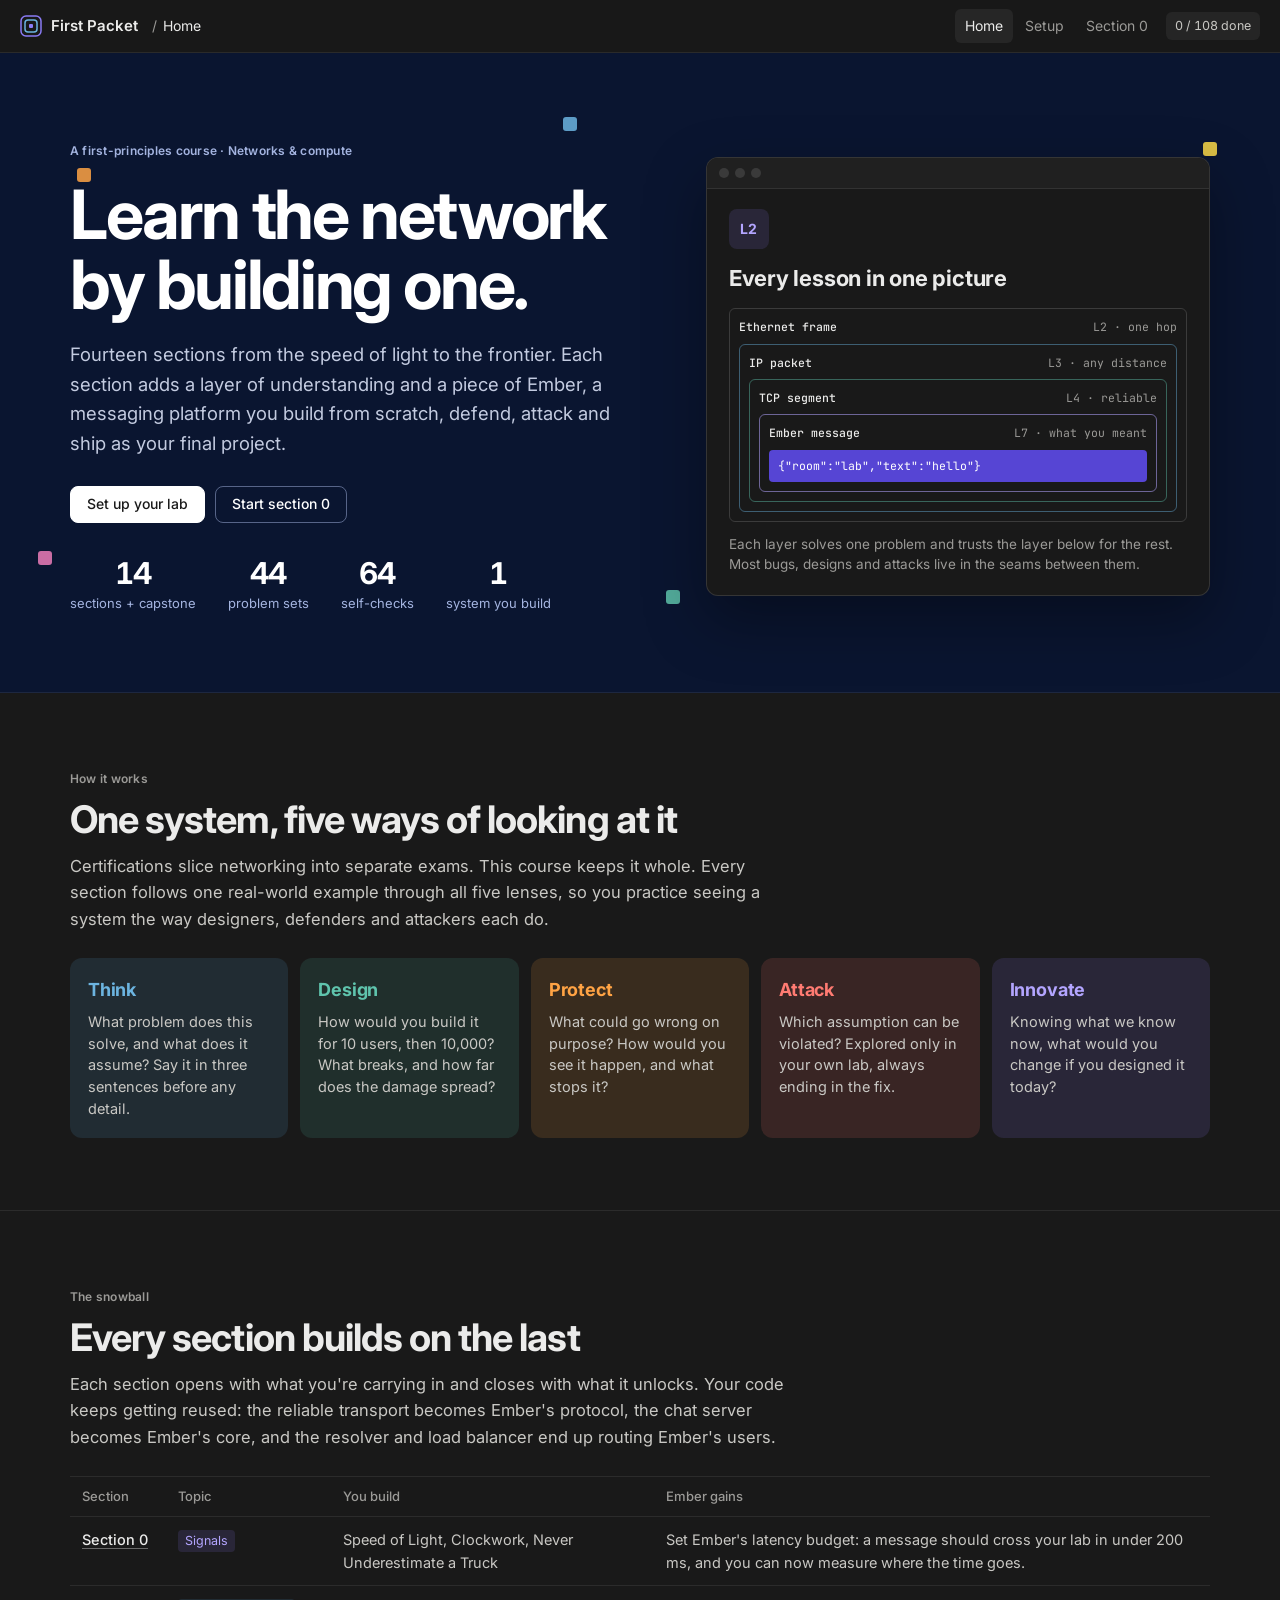
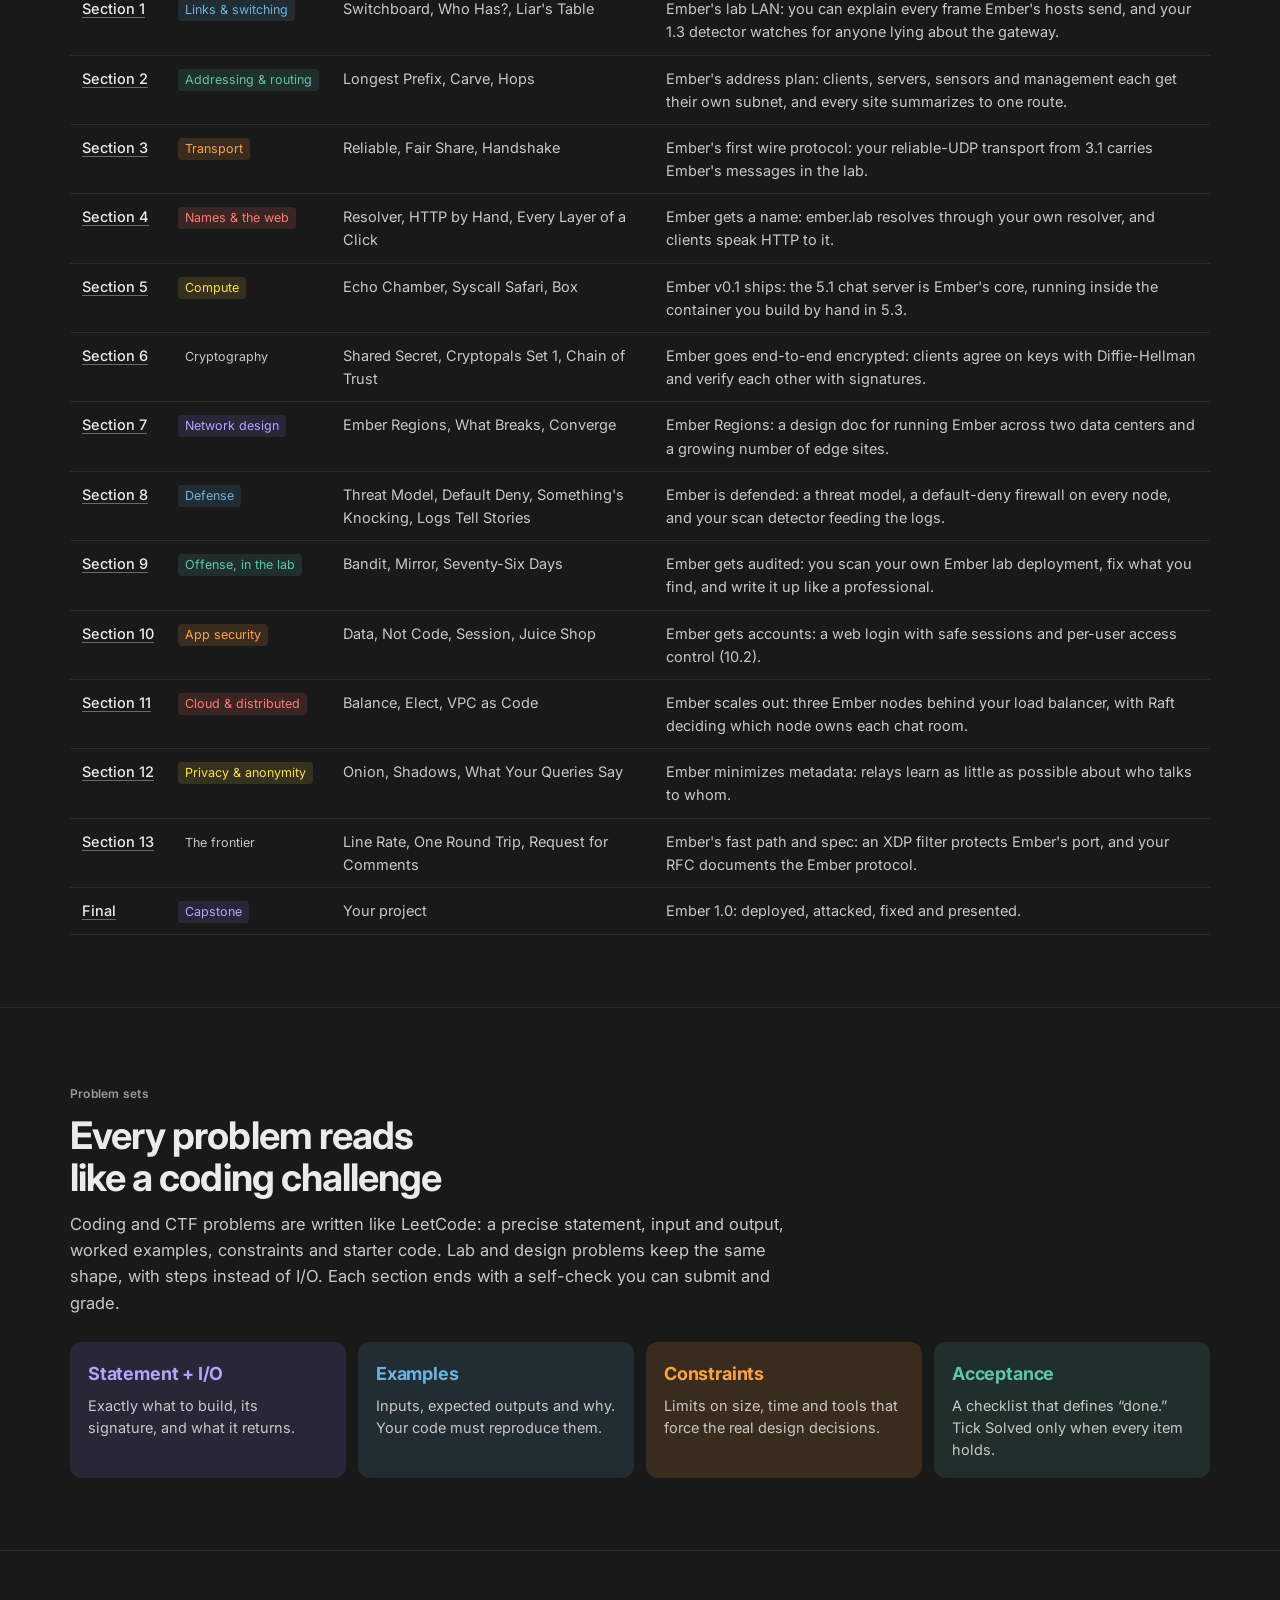
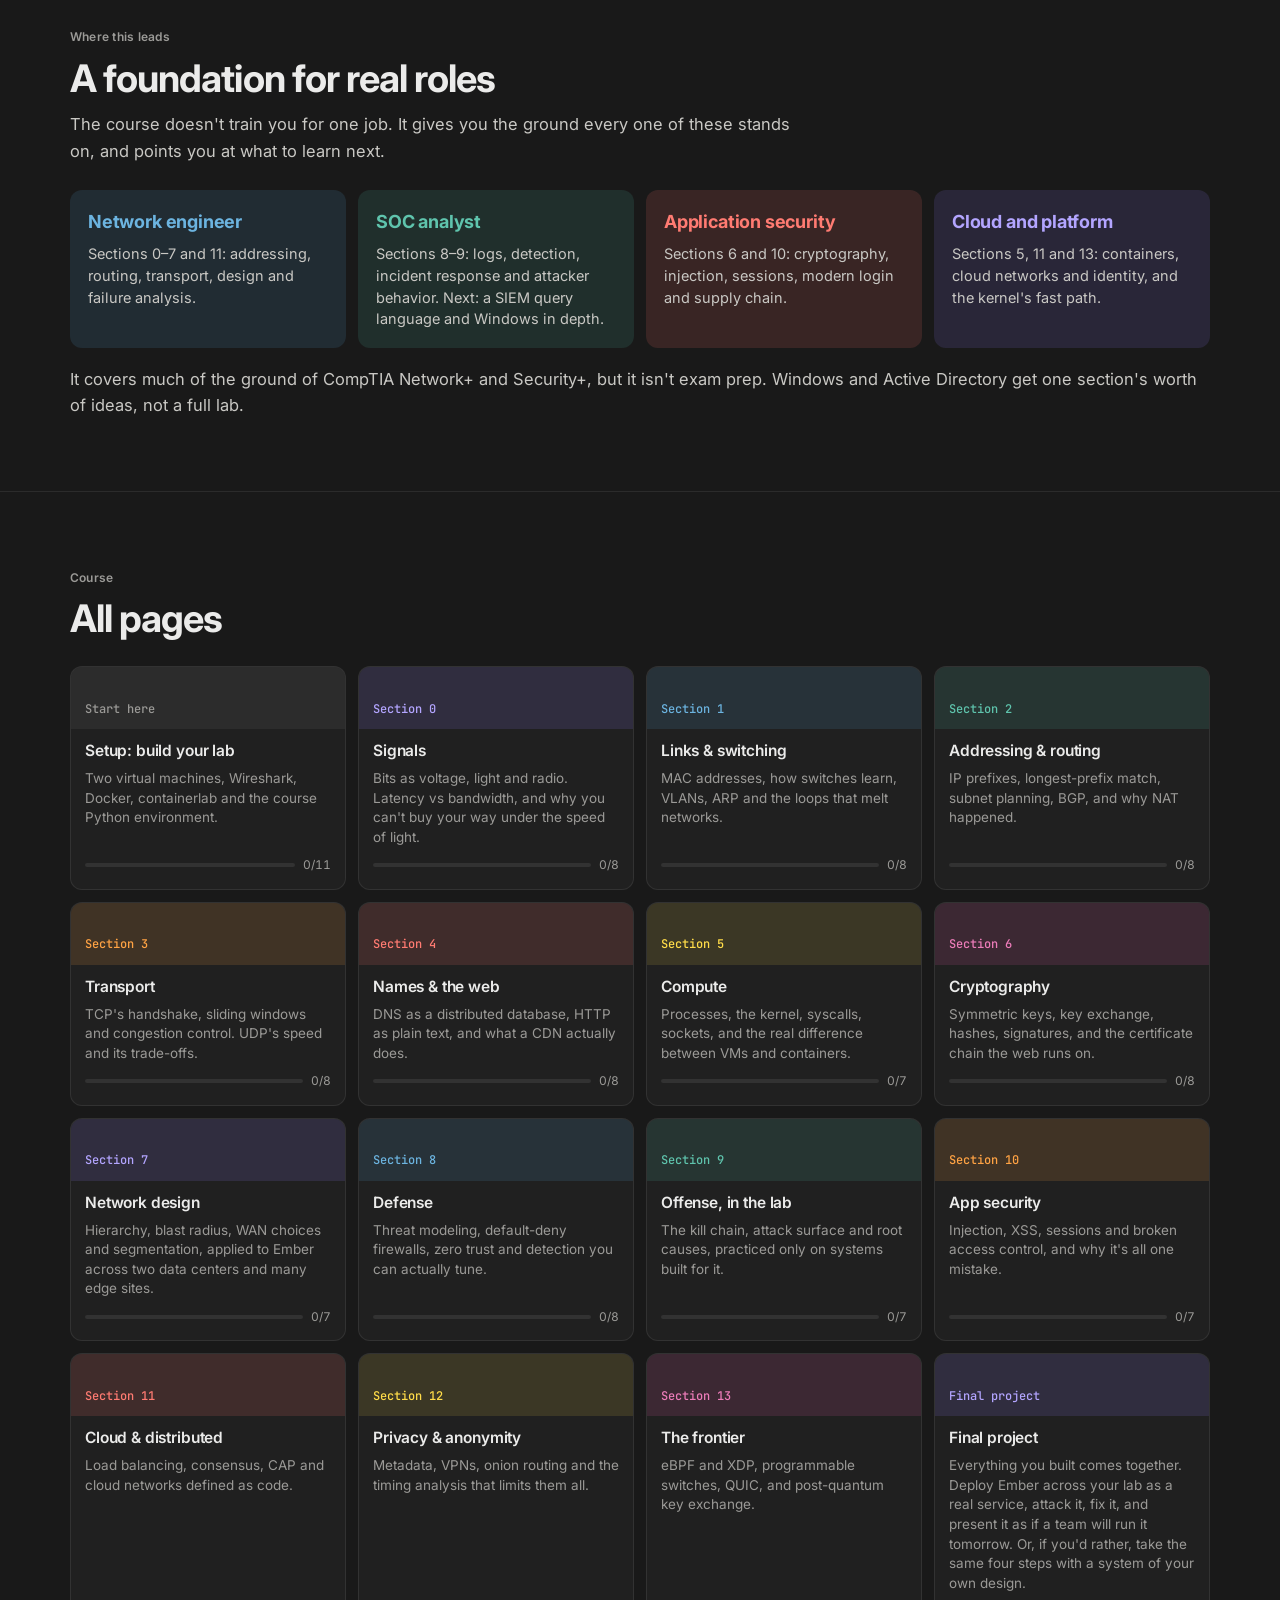
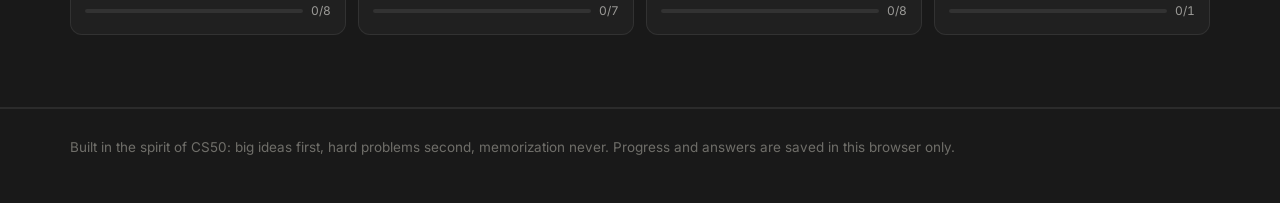
==== commit d687d17b: "Lab and landing: target runs real services, safer installs, shell warm-up, career paths, live stats " ====
--- a/index.html
+++ b/index.html
@@ -607,7 +607,7 @@
     b+='<line x1="'+cx+'" y1="84" x2="'+cx+'" y2="128" stroke="'+C.muted+'" stroke-dasharray="4 4"/>';
     var hl=k==3;b+=(hl?R(xs[k],130,112,56,{f:'rgba(139,124,246,.16)',st:C.coral}):R(xs[k],130,112,56,{f:C.deep}))+T(cx,154,ct[k][0],{s:12.5,c:hl?C.coralInk:C.body})+T(cx,171,ct[k][1],{s:12.5,c:hl?C.coralInk:C.body});}
   b+=T(20,212,'Defenders win by breaking any one link.',{s:12,c:C.muted,a:'start'});
-  return svgWrap(i,225,'A simplified attack chain: recon, initial access, persistence, lateral movement and objective, each with a defensive control below it',b);})()};
+  return svgWrap(i,225,'Kill chain: recon, initial access, persistence, lateral movement and objective, each with a defensive control below it',b);})()};
 
 DIAGRAMS.w10 = {cap:'A user named O\'Brien breaks the concatenated query, because their apostrophe ends the string early and the rest gets parsed as SQL. An attacker uses the same flaw on purpose. Parameterized queries send the value separately, so it can never become code.', svg:(function(){var i='10',b='';
   b+=R(20,16,330,220,{f:C.deep,r:10})+R(370,16,330,220,{f:C.deep,r:10});
@@ -656,7 +656,7 @@
 WEEKS.push({
 id:"w0", num:0, layer:"Layer 1 · Physics", title:"Signals", h1:"Signals: a network is physics with rules",
 blurb:"Bits as voltage, light and radio. Latency vs bandwidth, and why you can't buy your way under the speed of light.",
-big:"Every network moves <b>bits</b> as changes in something physical: voltage, light, or radio waves. Two numbers describe any link. <b>Latency</b> is how long one bit takes to arrive, and it has a floor set by the speed of light. <b>Bandwidth</b> is how many bits fit through per second. You can buy more bandwidth. Latency only drops if you shorten the path or use a faster medium.",
+big:"Every network moves <b>bits</b> as changes in something physical: voltage, light, or radio waves. Two numbers describe any link. <b>Latency</b> is how long one bit takes to arrive, and it has a floor set by the speed of light. <b>Bandwidth</b> is how many bits fit through per second. You can buy more bandwidth. You can't buy less latency.",
 strip:{type:"shell", cmd:"ping -c 3 1.1.1.1", note:"round-trip time = physics + queues + processing"},
 terms:[["<code>ping</code>","A command that sends small ICMP echo requests to a host and times each reply. It reports round-trip time and packet loss, and <code>-c 3</code> stops after three."],["Round-trip time (RTT)","The time for a packet to reach its destination and for the reply to come back. On a symmetric path it’s twice the one-way delay."],["Ethernet (IEEE 802.3)","The standard for wired local networks, published by the IEEE as 802.3. It defines the cabling, the signaling and the frame format nearly every wired network uses."],["Mbps and Gbps","Megabits and gigabits per second, the units of link rate. 1 Mbps is 1,000,000 bits per second and 1 Gbps is 10⁹. A lowercase b means bits, and a byte is 8 bits."],["Optical fiber","A glass strand that carries bits as pulses of light. Light in fiber travels about 200,000 km/s, roughly two-thirds of its speed in a vacuum."],["Header","Fixed-format fields at the front of a frame or packet, such as addresses and lengths, that tell each device how to handle it. The data that follows is the payload."],["TCP","Transmission Control Protocol: the internet’s reliable transport. It numbers bytes, waits for acknowledgments, resends what’s lost and slows down under congestion."],["Checksum","A short value computed from the data and sent along with it. The receiver recomputes it, and a mismatch means bits changed in transit."],["CRC-32","A cyclic redundancy check: a 32-bit checksum computed by polynomial division over the data. It catches every single-bit error and every burst of 32 bits or fewer."],["FCS","Frame Check Sequence: the last 4 bytes of an Ethernet frame, holding the frame’s CRC-32. A receiver that computes a different value drops the frame."]],
 ideas:[
@@ -694,7 +694,7 @@
     assert decode(encode(msg)) == msg
     print("round trip ok")`,
 hints:["Loop over bytes, then over bit positions 7 down to 0 using (byte >> i) & 1.","For error detection, append one checksum byte (the sum of all bytes mod 256) before encoding and verify it after decoding."],
-accept:["Round trip holds for 1,000 random byte strings","Invalid level pairs raise ValueError","Invert random level pairs (10↔01), which the pair check can’t see: your checksum catches every message with one inverted pair, and for messages with several you report the fraction caught and explain why CRC-32 does better"],
+accept:["Round trip holds for 1,000 random byte strings","Invalid level pairs raise ValueError","With 1 random level flipped per 100, your checksum or pair check catches every corrupted message"],
 stretch:["Replace the checksum with a CRC-32 you write yourself, and assert it matches zlib.crc32."]},
 {id:"0.3", title:"Never Underestimate a Truck", lang:"Any",
 problem:"You must move 500 TB from Detroit to Chicago (about 450 km). Compare a 10 Gbps link with a truck of drives averaging 75 km/h. Write a function that returns the hours for each and the truck's effective bandwidth in Gbps.",
@@ -717,13 +717,12 @@
 blurb:"MAC addresses, how switches learn, VLANs, ARP and the loops that melt networks.",
 big:"Layer 2 delivers a <b>frame</b> to a neighbor on the same link, using <b>MAC addresses</b> burned into each network card. A <b>switch</b> learns which MAC lives on which port by watching source addresses, then forwards only where needed. It works by trusting everyone on the wire, which is both why it's simple and why it can be abused.",
 strip:{type:"wire", cells:[["Dst MAC","6 bytes",2],["Src MAC","6 bytes",2],["802.1Q tag","4 · optional",1.4],["EtherType","2 bytes",1.2],["Payload","46–1500 bytes (MTU)",5],["FCS","4 · CRC",1]], cap:"Ethernet II frame · EtherType 0x0800 = IPv4, 0x0806 = ARP, 0x86DD = IPv6"},
-terms:[["VLAN","Virtual LAN: a separate broadcast domain carved out of shared switches. Hosts in different VLANs can’t exchange frames directly, so traffic between them must pass through a router."],["802.1Q tag","A 4-byte field a switch inserts into an Ethernet frame on a trunk link. Its 12-bit VLAN ID tells the next switch which VLAN the frame belongs to."],["EtherType","A 2-byte field naming what the frame’s payload holds, so the receiver knows which protocol to hand it to, such as <code>0x0800</code> for IPv4 or <code>0x86DD</code> for IPv6."],["Hexadecimal","Base-16 notation, using digits 0–9 and a–f. Each hex digit is 4 bits, so two digits make a byte. The prefix <code>0x</code> marks a hex number."],["MTU","Maximum transmission unit: the largest payload a link carries in one frame. A packet bigger than the next link’s MTU must be split into fragments or dropped."],["IP address","A logical address that identifies a host across networks: 32 bits in IPv4, written as four numbers like <code>10.0.0.1</code>. Routers forward by it, and switches ignore it."],["Subnet","A block of IP addresses that share the same leading bits and sit on one link or VLAN. Hosts in the same subnet reach each other directly, without a router."],["Default gateway","The router a host sends traffic to whenever the destination is outside its own subnet. Every host is configured with its address."],["DHCP","Dynamic Host Configuration Protocol: a server hands each joining host its IP address, gateway and DNS server. DHCP snooping lets switches drop DHCP answers from ports with no legitimate server."],["Wireshark","A packet analyzer that captures traffic and decodes every field of every layer. Display filters such as <code>arp</code> narrow the view to what you’re studying."],["802.1X","Port-based access control: a device must log in, usually through EAP to a RADIUS server, before a switch port or Wi-Fi network passes its traffic. Each user gets their own credentials."]],
+terms:[["VLAN","Virtual LAN: a separate broadcast domain carved out of shared switches. Hosts in different VLANs can’t exchange frames directly, so traffic between them must pass through a router."],["802.1Q tag","A 4-byte field a switch inserts into an Ethernet frame on a trunk link. Its 12-bit VLAN ID tells the next switch which VLAN the frame belongs to."],["EtherType","A 2-byte field naming what the frame’s payload holds, so the receiver knows which protocol to hand it to, such as <code>0x0800</code> for IPv4 or <code>0x86DD</code> for IPv6."],["Hexadecimal","Base-16 notation, using digits 0–9 and a–f. Each hex digit is 4 bits, so two digits make a byte. The prefix <code>0x</code> marks a hex number."],["MTU","Maximum transmission unit: the largest payload a link carries in one frame. A packet bigger than the next link’s MTU must be split into fragments or dropped."],["IP address","A logical address that identifies a host across networks: 32 bits in IPv4, written as four numbers like <code>10.0.0.1</code>. Routers forward by it, and switches ignore it."],["Subnet","A block of IP addresses that share the same leading bits and sit on one link or VLAN. Hosts in the same subnet reach each other directly, without a router."],["Default gateway","The router a host sends traffic to whenever the destination is outside its own subnet. Every host is configured with its address."],["DHCP","Dynamic Host Configuration Protocol: a server hands each joining host its IP address, gateway and DNS server. DHCP snooping lets switches drop DHCP answers from ports with no legitimate server."],["Wireshark","A packet analyzer that captures traffic and decodes every field of every layer. Display filters such as <code>arp</code> narrow the view to what you’re studying."]],
 ideas:[
 ["MAC learning","The switch sees a frame from MAC X on port 3 and writes “X is on 3.” Unknown destination? It floods the frame out every other port. Entries age out so moved devices get relearned.","The switch keeps a table mapping MAC addresses to ports, often called the CAM or MAC table. Each arriving frame teaches it one fact: the source MAC lives on the port the frame came in on. Then it looks up the destination. A hit sends the frame out one port. A miss, or the broadcast address <code>ff:ff:ff:ff:ff:ff</code>, floods it everywhere else. Entries commonly expire after 300 seconds, so a monitor that moves from one hospital ward’s wall jack to another gets relearned. The table is finite, which is why a lab MAC-flooding attack can force a switch to flood everything, and why port security caps MACs per port. You build this switch in 1.1, aging included."],
 ["ARP","Hosts know IP addresses but frames need MACs. ARP broadcasts “who has 10.0.0.1?” and believes whoever answers. There is no authentication.","When a host wants to reach <code>10.0.0.1</code> on its own subnet, it broadcasts an ARP request (EtherType <code>0x0806</code>) asking who owns that address. The owner replies by unicast, and the asker caches the answer for seconds to minutes, depending on the OS. Run <code>ip neigh</code> to see the cache. Nothing in a reply proves it’s genuine, and many hosts accept replies they never asked for. That’s how ARP spoofing in a lab puts an attacker between a host and its gateway. The fix lives in the switch: dynamic ARP inspection checks replies against DHCP snooping records. You watch the exchange in 1.2 and detect the lie in 1.3."],
 ["VLANs","One physical switch, many logical ones. An 802.1Q tag marks which VLAN a frame belongs to. Trunk ports carry many VLANs, access ports carry one.","A VLAN is a separate broadcast domain on shared hardware. On a trunk link, the switch inserts a 4-byte 802.1Q tag between the source MAC and the EtherType. Twelve bits of that tag carry the VLAN ID, giving 4,094 usable VLANs, since 0 and 4095 are reserved. Access ports strip the tag, so end devices never see it. A frame on VLAN 20 can’t reach VLAN 30 without passing through a router. A hospital might put infusion pumps, staff laptops and guest Wi-Fi on separate VLANs, so a compromised guest phone can’t even ARP for a pump. Ember’s section 2 address plan gives each role its own subnet, usually backed by its own VLAN."],
-["Loops and STP","Ethernet has no time-to-live, so a loop lets a broadcast circle forever and melts the network. Spanning Tree blocks redundant links until they're needed.","Switches flood broadcasts out every port, and nothing in an Ethernet header counts hops. With two paths between switches, one broadcast comes back around, gets flooded again, and multiplies on every lap until links and switch CPUs saturate. That’s a broadcast storm. Spanning Tree Protocol (802.1D) elects a root bridge, computes one loop-free tree, and puts redundant ports into a blocking state. If an active link fails, a blocked one takes over. Classic STP takes 30 to 50 seconds to converge, while Rapid STP (802.1w) usually takes a few seconds or less. One patch cable joining two wall jacks can start a storm. The 1.1 stretch lets you count the copies yourself."],
-["Wi-Fi","Wi-Fi (802.11) carries the same MAC-addressed frames as Ethernet, over a shared radio anyone nearby can hear. Security comes from WPA2 or WPA3 encrypting each client’s frames.","An access point bridges radio clients onto the wired LAN, so ARP, DHCP and VLANs work as before. Anyone in range can record the frames, so WPA2 and WPA3 encrypt each client’s traffic with keys set up in a handshake. With WPA2-Personal, an eavesdropper who captures that handshake can test password guesses offline, hundreds of thousands per second on one GPU, so a short passphrase falls. WPA3’s SAE exchange removes that offline attack, and enterprises use 802.1X so each user has their own login. Encryption doesn’t prove which access point you joined: an evil twin broadcasts a familiar network name. That’s why visitor Wi-Fi gets client isolation and its own range in Ember’s section 2 address plan."]],
+["Loops and STP","Ethernet has no time-to-live, so a loop lets a broadcast circle forever and melts the network. Spanning Tree blocks redundant links until they're needed.","Switches flood broadcasts out every port, and nothing in an Ethernet header counts hops. With two paths between switches, one broadcast comes back around, gets flooded again, and multiplies on every lap until links and switch CPUs saturate. That’s a broadcast storm. Spanning Tree Protocol (802.1D) elects a root bridge, computes one loop-free tree, and puts redundant ports into a blocking state. If an active link fails, a blocked one takes over. Classic STP takes 30 to 50 seconds to converge, while Rapid STP (802.1w) usually takes a few seconds or less. One patch cable joining two wall jacks can start a storm. The 1.1 stretch lets you count the copies yourself."]],
 psets:[
 {id:"1.1", title:"Switchboard", lang:"Python",
 problem:"Implement a learning switch. <code>handle(frame, in_port, now)</code> returns the list of ports the frame should leave on. Learn the source MAC's port, forward to a known destination, flood unknown or broadcast destinations to every port except the one it came in on, and forget entries older than <code>aging_s</code> seconds.",
@@ -750,7 +749,6 @@
 stretch:["Add VLANs. Each port has a VLAN ID and flooding stays inside the frame's VLAN.","Connect two switches in a loop, send one broadcast, and count how many copies exist after 10 steps."]},
 {id:"1.2", title:"Who Has?", lang:"Wireshark",
 problem:"Watch ARP happen on your own network and explain every field.",
-constraints:["Capture only on your home network or your lab. Capturing on a work or school network needs permission first."],
 task:["Clear your ARP cache: <code>sudo ip neigh flush all</code> (Linux) or <code>arp -d *</code> (Windows, as admin).","Start a Wireshark capture with the display filter <code>arp</code>.","Ping your default gateway once.","Run <code>ip neigh</code> and compare with before."],
 accept:["A screenshot of the request and the reply with each field labeled","You explain why the request goes to ff:ff:ff:ff:ff:ff and the reply is unicast","You explain what would happen if a second device also answered"]},
 {id:"1.3", title:"Liar's Table", lang:"Python + scapy",
@@ -792,7 +790,7 @@
 ["Routing protocols","Inside an organization, OSPF lets routers share a map and compute shortest paths. Between organizations, BGP shares policy rather than shortest paths, and runs on trust.","OSPF is a link-state protocol. Every router floods a description of its links to the others, so each holds the same map and runs Dijkstra’s shortest-path algorithm on it. BGP connects autonomous systems, each identified by a number (Cloudflare is AS13335). A BGP router announces which prefixes it can reach and the AS path to them, and every network applies its own policy about what to accept and prefer. By default, nobody checks those claims. In 2008 a false announcement for YouTube’s prefix took it offline worldwide for about two hours. RPKI now lets routers reject announcements from origins that aren’t authorized. Ember Regions in section 7 builds its WAN on these ideas."],
 ["TTL and ICMP","TTL kills a packet after N hops so loops can't last forever. The router that kills it sends back an ICMP message, which traceroute uses on purpose.","Every IPv4 header has an 8-bit TTL field, typically starting at 64 on Linux and 128 on Windows. Each router decrements it, and a router that brings it to zero drops the packet and returns an ICMP Time Exceeded message (type 11) to the sender. Traceroute sends probes with TTL 1, then 2, then 3, so each router along the path reveals itself in turn. A hop showing <code>* * *</code> usually means that router doesn’t answer ICMP or rate-limits it, not that the path is broken. You build this tool in 2.3 with scapy, and it becomes your first move when an Ember site goes unreachable."],
 ["NAT","IPv4 ran out of addresses, so NAT hides many private hosts behind one public address by rewriting ports. It broke end-to-end connectivity, a theme that keeps coming back.","A NAT router keeps a translation table. When <code>192.168.1.20:51000</code> opens a connection, the router rewrites the source to its public address and a free port, say <code>203.0.113.5:40001</code>, and remembers the mapping so replies can be rewritten back. One public IPv4 address can front thousands of private hosts this way. The catch is that nobody outside can start a connection inward, because no mapping exists until someone inside sends first. That’s why game consoles, video calls and peer-to-peer apps need tricks like hole punching. It’s also why Ember clients connect out to Ember’s servers instead of directly to each other."],
-["IPv6","128-bit addresses end the shortage: no NAT needed, no broadcast, new neighbor discovery. Same ideas, new details.","An IPv6 address is 128 bits, written as eight groups of four hex digits, like <code>2001:db8::1</code>, where <code>::</code> stands for one run of zero groups. An organization often gets a /48 and each LAN a /64, which leaves 2⁶⁴ addresses per subnet, enough for hosts to pick their own addresses (SLAAC). Neighbor Discovery over ICMPv6 replaces ARP, and multicast replaces broadcast. The base header is a fixed 40 bytes, and routers no longer fragment packets. Prefixes and longest-prefix match work exactly as in IPv4. So does the trust problem: Neighbor Discovery believes its neighbors just like ARP, so switches add RA Guard against rogue routers (like DHCP snooping) and ND inspection against forged neighbor answers (like ARP inspection)."]],
+["IPv6","128-bit addresses end the shortage: no NAT needed, no broadcast, new neighbor discovery. Same ideas, new details.","An IPv6 address is 128 bits, written as eight groups of four hex digits, like <code>2001:db8::1</code>, where <code>::</code> stands for one run of zero groups. An organization often gets a /48 and each LAN a /64, which leaves 2⁶⁴ addresses per subnet, enough for hosts to pick their own addresses (SLAAC). Neighbor Discovery over ICMPv6 replaces ARP, and multicast replaces broadcast. The base header is a fixed 40 bytes, and routers no longer fragment packets. Prefixes and longest-prefix match work exactly as in IPv4. So does the trust problem: Neighbor Discovery believes its neighbors just like ARP, so RA Guard plays the role that ARP inspection plays in IPv4."]],
 psets:[
 {id:"2.1", title:"Longest Prefix", lang:"Python",
 problem:"Implement a routing table that supports adding prefixes and looking up the next hop for an address using longest prefix match. Build a linear version first, then a binary trie, and benchmark them.",
@@ -826,7 +824,7 @@
 problem:"Write your own traceroute. Send probes with TTL 1, 2, 3 and so on, and record which router answers each with ICMP Time Exceeded, until the destination answers or you reach the hop limit.",
 input:"<code>traceroute(dst: str, max_hops: int = 30)</code>", output:"A list of (ttl, router_ip or None, rtt_ms or None).",
 examples:[{i:"traceroute('1.1.1.1', max_hops=4)", o:"[(1, '192.168.1.1', 1.8), (2, '100.64.0.1', 9.4), (3, None, None), (4, '1.1.1.1', 14.2)]", why:"Your addresses will differ. None means no reply within the timeout."}],
-constraints:["3 probes per TTL, 2-second timeout each","Stop when the destination itself replies","Only trace public hosts or your own lab","VirtualBox’s NAT adapter doesn’t pass ICMP Time Exceeded replies through properly, so every hop shows <code>* * *</code> or the destination, and the system traceroute fails the same way. For this problem switch lab’s Adapter 1 to Bridged, or run it on your host OS, then switch back."],
+constraints:["3 probes per TTL, 2-second timeout each","Stop when the destination itself replies","Only trace public hosts or your own lab"],
 starter:`from scapy.all import IP, ICMP, sr1
 import time
 
@@ -882,17 +880,8 @@
             continue  # dropped
         threading.Timer(random.uniform(0, max_delay), s.sendto, (data, target)).start()
 
-# header suggestion: struct.pack("!IIB", seq, ack, flags)
-
-# sender.py: a UDP socket with a timeout (the receiver calls s.bind first)
-s = socket.socket(socket.AF_INET, socket.SOCK_DGRAM)
-s.settimeout(0.2)
-s.sendto(packet, ("127.0.0.1", proxy_port))
-try:
-    data, addr = s.recvfrom(2048)
-except socket.timeout:
-    ...  # no ACK within 0.2 s: resend`,
-hints:["Number packets, not bytes, to keep it simple. The receiver acks the highest in-order packet it has (cumulative ACK).","On timeout, go-back-N resends everything after the last acknowledged packet. It's simple and correct, and you can make it smarter later.","Section 5 explains sockets fully. The sender skeleton in the starter (<code>sendto</code>, <code>recvfrom</code> and a timeout) is all you need now."],
+# header suggestion: struct.pack("!IIB", seq, ack, flags)`,
+hints:["Number packets, not bytes, to keep it simple. The receiver acks the highest in-order packet it has (cumulative ACK).","On timeout, go-back-N resends everything after the last acknowledged packet. It's simple and correct, and you can make it smarter later."],
 accept:["sha256sum of input and output match at 0%, 5% and 20% loss","A table of throughput for window 1, 4, 16 and 64 at each loss rate","You explain the shape of the curve using the bandwidth-delay product"],
 stretch:["Add selective acknowledgments so only missing packets are resent.","Replace the fixed timeout with an adaptive one based on measured RTT (Jacobson/Karels)."]},
 {id:"3.2", title:"Fair Share", lang:"Python + matplotlib",
@@ -919,13 +908,12 @@
 blurb:"DNS as a distributed database, HTTP as plain text, and what a CDN actually does.",
 big:"People use names, networks use numbers. <b>DNS</b> is a global distributed database that turns one into the other by asking a chain of servers, each knowing only its own piece of the name. <b>HTTP</b> is a plain-text conversation of requests and responses riding on top. Almost everything else in a browser exists to make those two steps faster or safer.",
 strip:{type:"wire", cells:[["ID","16 bits",1.2],["Flags","QR opcode AA TC RD RA rcode",2.2],["QDCOUNT","questions",1],["ANCOUNT","answers",1],["NSCOUNT","authority",1],["ARCOUNT","additional",1],["Question","name · type · class",2]], cap:"DNS message header (RFC 1035) · usually UDP port 53"},
-terms:[["DNS header flags","QR marks a query (0) or response (1). AA means authoritative answer, TC truncated, RD recursion desired, RA recursion available. <code>rcode</code> is the result: 0 no error, 3 no such name."],["RFC","Request for Comments: the numbered documents that define internet protocols. RFC 1035 defines DNS, and RFC 9293 defines TCP."],["Stub resolver","The minimal DNS client built into your operating system. It doesn’t walk the chain itself. It hands the whole question to a recursive resolver and waits."],["TLD","Top-level domain: the last label of a name, such as <code>com</code>, <code>org</code> or <code>uk</code>. TLD servers know which name servers are authoritative for each domain under them."],["Authoritative name server","The server that holds a domain’s actual records and answers for it directly, rather than from a cache. Its owner decides what it says."],["DNS records","Typed entries in DNS. An A record holds an IPv4 address, an NS record names a domain’s name server, and a CNAME says one name is an alias for another."],["Anycast","Announcing the same IP address from many sites at once, so routing carries each user to the nearest one. Root servers and many CDNs work this way."],["DNS TTL","The number of seconds a resolver may keep an answer in its cache before asking again. The domain’s owner sets it on each record."],["CRLF","Carriage return plus line feed (<code>\\r\\n</code>), the two-byte line ending HTTP/1.1 requires. An empty line, just CRLF, marks the end of the headers."],["Origin server","The server that holds the master copy of a site’s content. CDN edge servers fetch from it when a request misses their cache."],["DNSSEC","DNS Security Extensions: zone owners sign their records, and resolvers verify the signatures through a chain of keys up to the root. It proves an answer is genuine but doesn’t encrypt it."]],
+terms:[["DNS header flags","QR marks a query (0) or response (1). AA means authoritative answer, TC truncated, RD recursion desired, RA recursion available. <code>rcode</code> is the result: 0 no error, 3 no such name."],["RFC","Request for Comments: the numbered documents that define internet protocols. RFC 1035 defines DNS, and RFC 9293 defines TCP."],["Stub resolver","The minimal DNS client built into your operating system. It doesn’t walk the chain itself. It hands the whole question to a recursive resolver and waits."],["TLD","Top-level domain: the last label of a name, such as <code>com</code>, <code>org</code> or <code>uk</code>. TLD servers know which name servers are authoritative for each domain under them."],["Authoritative name server","The server that holds a domain’s actual records and answers for it directly, rather than from a cache. Its owner decides what it says."],["DNS records","Typed entries in DNS. An A record holds an IPv4 address, an NS record names a domain’s name server, and a CNAME says one name is an alias for another."],["Anycast","Announcing the same IP address from many sites at once, so routing carries each user to the nearest one. Root servers and many CDNs work this way."],["DNS TTL","The number of seconds a resolver may keep an answer in its cache before asking again. The domain’s owner sets it on each record."],["CRLF","Carriage return plus line feed (<code>\\r\\n</code>), the two-byte line ending HTTP/1.1 requires. An empty line, just CRLF, marks the end of the headers."],["Origin server","The server that holds the master copy of a site’s content. CDN edge servers fetch from it when a request misses their cache."]],
 ideas:[
-["The resolution chain","Root servers know who runs <code>.com</code>. The <code>.com</code> servers know who runs <code>example.com</code>. That server knows the address. Caching at every step keeps it fast.","Your device asks a recursive resolver, run by your ISP or a service like <code>1.1.1.1</code>, to do the work. With an empty cache, the resolver asks a root server, which refers it to the <code>.com</code> servers, which refer it to <code>example.com</code>’s authoritative servers, which return the A record. Every answer carries a TTL, and the resolver caches referrals too, so most queries never leave the cache. Because queries ride on UDP, a forged reply that arrives first can poison that cache for everyone behind it (Kaminsky, 2008). Random query IDs and source ports make forging hard, and DNSSEC signs records so resolvers can verify them. You build this exact walk in 4.1, and it’s how <code>ember.lab</code> gets resolved."],
+["The resolution chain","Root servers know who runs <code>.com</code>. The <code>.com</code> servers know who runs <code>example.com</code>. That server knows the address. Caching at every step keeps it fast.","Your device asks a recursive resolver, run by your ISP or a service like <code>1.1.1.1</code>, to do the work. With an empty cache, the resolver asks a root server, which refers it to the <code>.com</code> servers, which refer it to <code>example.com</code>’s authoritative servers, which return the A record. There are only 13 root server names, but anycast spreads them across well over a thousand machines worldwide. Every answer carries a TTL, and the resolver caches referrals too, so the next <code>.com</code> lookup skips the root entirely. Most queries never leave the cache. You build this exact walk in 4.1, and it’s how <code>ember.lab</code> gets resolved."],
 ["HTTP is text","A method, a path, headers, a blank line, then a body. HTTP/2 and HTTP/3 change the packaging for speed, but the meaning stays the same.","An HTTP/1.1 request is lines of text ending in CRLF: a request line like <code>GET /index.html HTTP/1.1</code>, then headers such as <code>Host: example.com</code>, then an empty line, then an optional body. The response mirrors it: a status line such as <code>HTTP/1.1 200 OK</code>, headers, an empty line, and the body. Status codes group by first digit: 2xx success, 3xx redirect, 4xx client error, 5xx server error. HTTP/2 packs the same messages into binary frames over one TCP connection, and HTTP/3 carries them over QUIC on UDP. You type a request by hand in 4.2, and Ember’s clients speak this same format to <code>ember.lab</code>."],
 ["TLS in one breath","Before HTTP talks, the client and server agree on keys, and the server proves its identity with a certificate. Section 6 opens this box.","In TLS 1.3, the client’s first message carries a key share for a Diffie-Hellman exchange and the cipher suites it supports. The server answers with its own key share, its certificate chain, and a signature over the handshake proving it holds the certificate’s private key. Both sides derive the same session keys, and encrypted HTTP can start after one round trip. The browser checks that the certificate names the site and chains to a root it already trusts. Run <code>openssl s_client -connect example.com:443</code> in 4.2 and you can see each of these pieces. Section 6 builds them from scratch, and then Ember’s HTTP gets the same protection."],
-["CDNs","Put copies of content close to users and latency drops. DNS often decides which copy you get.","A CDN runs caching servers in hundreds of cities. When you look up a CDN-hosted name, the CDN’s authoritative DNS server often answers with the address of a node near your resolver. Other CDNs use anycast, announcing the same IP from every site and letting BGP carry you to the closest one. Either way, content that would cross the Pacific at around 150 ms round trip might come from a server 10 ms away. During a breaking-news spike, the origin sees only a small fraction of requests because the edges serve cached copies. In the capstone your 4.1 resolver plays this role, steering users to the nearest Ember node."],
-["Email trust is DNS","SMTP lets anyone claim any sender. SPF, DKIM and DMARC are records the sending domain publishes in DNS so receivers can check the claim.","SMTP, the protocol mail servers use to pass messages along, accepts whatever sender the client claims, so anyone can send mail “from” any domain. SPF lists the servers allowed to send for a domain. DKIM has the sending server sign the message, with the public key published at <code>selector._domainkey.</code> under the domain. DMARC, published at <code>_dmarc.</code> under the domain, requires one of them to pass for the domain in the visible From line, and says what to do otherwise (<code>p=none</code>, <code>quarantine</code> or <code>reject</code>) and where to send reports. A lookalike domain with its own valid records still passes, so header analysis and wary users still matter. You read a real policy in 4.2, and Ember’s sign-up mail needs all three."]],
+["CDNs","Put copies of content close to users and latency drops. DNS often decides which copy you get.","A CDN runs caching servers in hundreds of cities. When you look up a CDN-hosted name, the CDN’s authoritative DNS server often answers with the address of a node near your resolver. Other CDNs use anycast, announcing the same IP from every site and letting BGP carry you to the closest one. Either way, content that would cross the Pacific at around 150 ms round trip might come from a server 10 ms away. During a breaking-news spike, the origin sees only a small fraction of requests because the edges serve cached copies. In the capstone your 4.1 resolver plays this role, steering users to the nearest Ember node."]],
 psets:[
 {id:"4.1", title:"Resolver", lang:"Python (socket + struct only)",
 problem:"Write an iterative DNS resolver from scratch. Start at a root server, follow referrals down to the authoritative server, and return the IPv4 address. Print each step so you can watch the chain.",
@@ -947,12 +935,12 @@
 
 def resolve(name: str) -> str:
     ...`,
-hints:["Parse in order: header, questions, then answer, authority and additional records. Each record is name, type, class, TTL, length, data.","Record types: A = 1, NS = 2, CNAME = 5, AAAA = 28.","The random ID in <code>build_query</code> is a real defense: check that each reply’s ID matches your query and drop any that don’t, so a forger has to guess it."],
+hints:["Parse in order: header, questions, then answer, authority and additional records. Each record is name, type, class, TTL, length, data.","Record types: A = 1, NS = 2, CNAME = 5, AAAA = 28."],
 accept:["resolve('www.wikipedia.org') prints the full referral path","The final address matches dig +short","It survives a name with a CNAME chain"],
 stretch:["Add a cache that respects TTLs, and show the second lookup skips the root."]},
 {id:"4.2", title:"HTTP by Hand", lang:"netcat + openssl",
 problem:"Speak HTTP yourself, no browser.",
-task:["<code>nc example.com 80</code>, then type <code>GET / HTTP/1.1</code>, <code>Host: example.com</code>, and a blank line.","Repeat over TLS: <code>openssl s_client -connect example.com:443 -quiet</code>","Try leaving out the Host header and note what happens.","Run <code>dig +short TXT _dmarc.gmail.com</code> and explain each tag of the policy it returns."],
+task:["<code>nc example.com 80</code>, then type <code>GET / HTTP/1.1</code>, <code>Host: example.com</code>, and a blank line.","Repeat over TLS: <code>openssl s_client -connect example.com:443 -quiet</code>","Try leaving out the Host header and note what happens."],
 accept:["You explain every response header you received","You explain why Host is mandatory in HTTP/1.1"]},
 {id:"4.3", title:"Every Layer of a Click", lang:"Writing",
 problem:"Write the complete story of loading a web page, from keypress to pixels, one paragraph per step.",
@@ -963,8 +951,7 @@
 {t:"num", q:"What port does DNS normally use?", a:53, tol:0, unit:"", why:"UDP 53, falling back to TCP 53 for large answers."},
 {t:"text", q:"Which DNS record type holds an IPv6 address?", acc:["aaaa","quad a","quad-a"], why:"A is IPv4 and AAAA is IPv6 (four times as long)."},
 {t:"choice", q:"Why is the Host header mandatory in HTTP/1.1?", o:["To encrypt the request","Many websites can share one IP address","It replaces DNS","Routers need it to forward packets"], a:1, why:"Virtual hosting: the server needs to know which site you meant."},
-{t:"explain", q:"What do you gain and lose by setting a 30-second DNS TTL instead of 1 day?", model:"With a short TTL, changes such as failing over to a backup site reach clients within seconds. The cost is far more queries, adding load on your name servers and a little latency for users who miss the cache. A long TTL is cheap and fast but leaves old answers in caches for up to a day."},
-{t:"choice", q:"Mail arrives with ember.lab in the From line, sent by a server ember.lab’s SPF record doesn’t list, with no DKIM signature. ember.lab’s DMARC policy is p=reject. What does a receiver that checks DMARC do?", o:["Delivers it, because SPF is only advisory","Rejects it","Delivers it and waits for a user to report it","Asks ember.lab’s mail server to confirm the sender"], a:1, why:"Neither SPF nor DKIM passes for ember.lab, so DMARC fails and the domain’s policy says reject. A lookalike domain with its own valid records would get through."}],
+{t:"explain", q:"What do you gain and lose by setting a 30-second DNS TTL instead of 1 day?", model:"With a short TTL, changes such as failing over to a backup site reach clients within seconds. The cost is far more queries, adding load on your name servers and a little latency for users who miss the cache. A long TTL is cheap and fast but leaves old answers in caches for up to a day."}],
 reads:[["RFC 1035 · DNS","https://www.rfc-editor.org/rfc/rfc1035"],["What happens when…","https://github.com/alex/what-happens-when"]]
 });
 
@@ -1026,10 +1013,10 @@
 blurb:"Symmetric keys, key exchange, hashes, signatures, and the certificate chain the web runs on.",
 big:"Everything on a network can be read or changed by whoever carries it. Cryptography gives you three guarantees anyway: <b>confidentiality</b> (only the right party can read it), <b>integrity</b> (nobody changed it) and <b>authenticity</b> (it really came from them). The math is rarely the hard part. The hard part is agreeing on keys with a stranger and knowing who that stranger is.",
 strip:{type:"shell", cmd:"openssl s_client -connect example.com:443 -showcerts", note:"see the chain of trust"},
-terms:[["OpenSSL","An open-source TLS and cryptography toolkit. <code>s_client</code> opens a TLS connection and prints the handshake, and <code>-showcerts</code> dumps every certificate the server sends."],["Modular arithmetic","<code>x mod p</code> is the remainder after dividing x by p, so 30 mod 23 = 7. Results always wrap around into the range 0 to p − 1."],["Man in the middle","An attacker who sits between two parties, relaying their traffic while reading or changing it. Each side believes it’s talking directly to the other."],["XOR","Exclusive or: a bit operation that outputs 1 when its two input bits differ. XORing with the same key twice restores the original, so one operation both encrypts and decrypts."],["Nonce","A number used once. Authenticated ciphers need a fresh nonce for every message under the same key, and reusing one can expose plaintext and let attackers forge messages."],["Discrete logarithm","Given g, p and gˣ mod p, finding x. It’s easy with tiny numbers, but no efficient method is known for well-chosen 2048-bit primes on classical computers."],["AEAD","Authenticated encryption with associated data: a mode that encrypts and attaches a tamper-detecting tag in one step. AES-GCM and ChaCha20-Poly1305 are the common ones."],["PEM","A text format for keys and certificates: the binary data in base64, between header lines like <code>-----BEGIN CERTIFICATE-----</code>. Files usually end in <code>.pem</code>."],["Certificate Transparency","Public, append-only logs of the certificates CAs issue. Chrome and Safari require certificates to appear in them, so a domain owner can spot one they never requested."],["Mutual TLS","TLS in which both sides present certificates, so the server verifies the client as well as the other way around. It’s common between services inside an organization."],["Forward secrecy","Using fresh, throwaway Diffie-Hellman keys for each session, so stealing a server’s long-term key later can’t decrypt sessions recorded earlier. TLS 1.3 provides it on every full handshake."]],
+terms:[["OpenSSL","An open-source TLS and cryptography toolkit. <code>s_client</code> opens a TLS connection and prints the handshake, and <code>-showcerts</code> dumps every certificate the server sends."],["Modular arithmetic","<code>x mod p</code> is the remainder after dividing x by p, so 30 mod 23 = 7. Results always wrap around into the range 0 to p − 1."],["Man in the middle","An attacker who sits between two parties, relaying their traffic while reading or changing it. Each side believes it’s talking directly to the other."],["XOR","Exclusive or: a bit operation that outputs 1 when its two input bits differ. XORing with the same key twice restores the original, so one operation both encrypts and decrypts."],["Nonce","A number used once. Authenticated ciphers need a fresh nonce for every message under the same key, and reusing one can expose plaintext and let attackers forge messages."],["Discrete logarithm","Given g, p and gˣ mod p, finding x. It’s easy with tiny numbers, but no efficient method is known for well-chosen 2048-bit primes on classical computers."],["AEAD","Authenticated encryption with associated data: a mode that encrypts and attaches a tamper-detecting tag in one step. AES-GCM and ChaCha20-Poly1305 are the common ones."],["PEM","A text format for keys and certificates: the binary data in base64, between header lines like <code>-----BEGIN CERTIFICATE-----</code>. Files usually end in <code>.pem</code>."],["Certificate Transparency","Public, append-only logs of the certificates CAs issue. Chrome and Safari require certificates to appear in them, so a domain owner can spot one they never requested."],["Mutual TLS","TLS in which both sides present certificates, so the server verifies the client as well as the other way around. It’s common between services inside an organization."]],
 ideas:[
 ["Symmetric encryption","One shared key locks and unlocks (AES, ChaCha20). It's fast. The problem is getting the key to the other side.","AES encrypts 16-byte blocks under a 128-, 192- or 256-bit key. ChaCha20 instead generates a keystream that is XORed with the data. A mode decides how blocks connect. ECB encrypts each block on its own, so repeated plaintext shows through as repeated ciphertext. Modern systems use authenticated modes like AES-GCM or ChaCha20-Poly1305, which encrypt and detect tampering in one step. Brute force is not the threat: a 128-bit key has 2¹²⁸ possibilities, about 3.4 × 10³⁸. The real risks are reused nonces, weak modes and leaked keys. Cryptopals in 6.2 has you break toy ciphers yourself, which shows why every Ember message needs a well-reviewed authenticated cipher."],
-["Key exchange","Diffie-Hellman lets two parties agree on a secret over a public channel. An eavesdropper sees everything and still can't compute it.","Both sides agree on a public prime p and generator g. Alice sends gᵃ mod p and Bob sends gᵇ mod p, keeping a and b secret. Raising the other’s value to your own secret gives both gᵃᵇ mod p. With p = 23 and g = 5, secrets 6 and 15 give 8 and 19, and both compute 2. An eavesdropper sees 8 and 19 but would need a discrete logarithm, infeasible at 2048 bits. TLS 1.3 uses a fresh pair per connection and discards it, so a server key stolen later can’t unlock recorded traffic: forward secrecy. Nothing here proves who is on the other end. In 6.1 you build it, let a lab middle party break it, then fix it with a signature."],
+["Key exchange","Diffie-Hellman lets two parties agree on a secret over a public channel. An eavesdropper sees everything and still can't compute it.","Both sides agree on a public prime p and generator g. Alice picks a secret a and sends gᵃ mod p. Bob picks b and sends gᵇ mod p. Each raises the other’s value to their own secret, and both arrive at gᵃᵇ mod p. With p = 23 and g = 5, Alice’s secret 6 gives 5⁶ mod 23 = 8, Bob’s secret 15 gives 19, and both compute 2. An eavesdropper sees 8 and 19 but would have to solve a discrete logarithm, which is infeasible at 2048 bits. Nothing here says who is on the other end, though. In 6.1 you build it, let a lab middle party break it, then fix it with a signature."],
 ["Hashes and MACs","A hash is a fingerprint of data. A MAC is a fingerprint only key holders can compute, which proves the message wasn't altered.","A cryptographic hash like SHA-256 maps any input to a fixed 256-bit digest. Change one input bit and about half the output bits flip, and nobody can feasibly find two inputs with the same digest. But anyone can compute a hash, so an attacker who alters a message can simply recompute it. A MAC mixes in a secret key, so only key holders can produce a valid tag. HMAC-SHA256 is the common construction, and AEAD modes like AES-GCM build one in. A hospital receiving lab results can reject any record whose tag fails. Passwords are a special case: store them with deliberately slow hashes like Argon2 or bcrypt, as Ember’s logins will in section 10."],
 ["Signatures and PKI","A signature proves who wrote something. Certificate authorities sign statements that a key belongs to a name, and your browser trusts a built-in list of them. That list is the whole trust model of the web.","A signature uses a key pair. The private key signs, anyone with the public key can verify, and nobody without the private key can forge one. An Ed25519 signature is just 64 bytes. A certificate is a signed statement, “this public key belongs to example.com,” issued by a certificate authority. Browsers verify a chain from the site’s leaf certificate through an intermediate up to a root they ship with. In 2011 the Dutch CA DigiNotar was breached and issued a fraudulent certificate for google.com that was used to intercept users in Iran. In 6.3 you verify a chain by hand, and Ember clients use signatures to verify each other’s keys."]],
 psets:[
@@ -1077,7 +1064,7 @@
 terms:[["Segmentation","Splitting a network into separate zones, such as subnets or VLANs, with controlled paths between them. A failure or intruder in one zone can’t freely reach the others."],["YAML","A plain-text format for structured data that uses indentation for nesting, common for config files ending in <code>.yml</code>. containerlab topologies are written in it."],["Replication","Continuously copying a database’s changes to another copy, a replica, often in a second site. If the primary fails, the replica can take over."],["Failover","Switching automatically from a failed component or path to its backup. The time from failure to traffic flowing again is a design target you measure."],["Firewall","A device or kernel filter that allows or drops traffic by rules about addresses, ports and connection state. It enforces which zones may talk to which."],["IPsec and WireGuard","Protocols that build encrypted tunnels across networks you don’t trust, like the internet. IPsec is the long-standing standard. WireGuard is a newer, far smaller design built into Linux."],["Availability","The fraction of time a system works, often counted in nines. 99.9% (“three nines”) allows about 8.8 hours of downtime a year."],["Canary rollout","Pushing a change to a few sites first and watching them. If the canaries break, the rollout stops before the change reaches everyone."],["FRRouting","An open-source routing suite for Linux that speaks OSPF, BGP and other protocols, configured much like a hardware router."],["Single point of failure","A component whose failure alone stops the whole system, because nothing else can take over its job."]],
 ideas:[
 ["Hierarchy","Campus networks use core, distribution and access layers. Data centers use leaf-spine, where every leaf is two hops from any other. Each pattern trades cost for predictability.","In leaf-spine, every leaf connects to every spine and to nothing else. Traffic between any two servers goes leaf, spine, leaf, so latency is the same whichever rack a server lands in. To add capacity you add a spine. To add ports you add a leaf. Equal-cost multipath (ECMP) spreads flows across all spines, so losing one of four spines removes 25% of capacity, not a path. Campus three-tier designs fit buildings instead: access switches near users, distribution per building, core in the middle. For Ember Regions, pick one pattern per site type and repeat it, so your 7.1 doc describes a template, not a hundred custom builds."],
-["Blast radius","The set of things that break when one thing breaks. Shrink it with segmentation, redundant paths and fewer shared dependencies.","To measure blast radius, list what depends on a component, then what depends on those. Shared dependencies are the trap: two “redundant” servers that use the same DNS server, power circuit or config pipeline fail together. In October 2021, one bad configuration change took Facebook’s backbone offline, and the internal tools engineers needed to fix it went dark too. Ransomware is a blast-radius problem as well: if backups are reachable with the same admin credentials, they get encrypted too. Keep three copies on two kinds of media with one off-site (3-2-1), make at least one offline or immutable, and test restores. Shrinking blast radius means independence: separate failure domains, staged rollouts and local fallbacks. In 7.2 you write the blast radius for ten failures, and the bad config push row is where this idea earns its keep."],
+["Blast radius","The set of things that break when one thing breaks. Shrink it with segmentation, redundant paths and fewer shared dependencies.","To measure blast radius, list what depends on a component, then what depends on those. Shared dependencies are the trap: two “redundant” servers that use the same DNS server, power circuit or config pipeline fail together. In October 2021, one bad configuration change took Facebook’s backbone offline. Its DNS servers then withdrew their own routes, and the internal tools engineers needed to fix it went dark too. Shrinking blast radius means independence: separate failure domains, staged rollouts and local fallbacks. In 7.2 you write the blast radius for ten failures, and the bad config push row is where this idea earns its keep."],
 ["WAN choices","MPLS, internet VPNs, SD-WAN and cellular backup each trade cost, control and resilience. Most real networks mix them.","MPLS is a private carrier circuit with guaranteed performance and a price to match. An internet VPN (IPsec or WireGuard) is cheap and quick to deploy but rides best-effort paths. SD-WAN puts a controller over several links and steers each application to whichever path is healthy right now. Cellular (LTE or 5G) is the backup that doesn’t share a trench with your fiber. The arithmetic shows why you mix: two independent links at 99% each give 1 − 0.01 × 0.01 = 99.99%. The key word is independent. Two circuits from different carriers in the same conduit fail together. For each Ember edge site in 7.1, name both paths and how failover happens."],
 ["Observability","You can't fix what you can't see. Plan monitoring (SNMP, flow data, syslog, synthetic tests) as part of the design, not after it.","Each source answers a different question. SNMP polls counters: is this interface up, and how full is it? Flow data (NetFlow, IPFIX, sFlow) records who talked to whom, on which port, and how much. Syslog captures events as they happen, like a link flap or a failed login. Synthetic tests send fake traffic on a schedule and check the answer, so you notice a broken path before users do. For example, a probe that sends an Ember message between two sites every 30 seconds and alerts after two failures catches a dead path within about a minute. Every row of your 7.2 table needs a “how you detect it” entry naming one of these."]],
 psets:[
@@ -1088,13 +1075,13 @@
 accept:["A peer can build a new edge site from your doc without asking you anything","Every allowed flow to the database is in the table, and everything else is denied","Your diagram matches your flow table"]},
 {id:"7.2", title:"What Breaks", lang:"Table",
 problem:"Run a failure-mode analysis on your Ember Regions design.",
-task:["List ten failures, including: an edge switch, a site's primary WAN link, one entire data center, DNS, a power circuit, an expired certificate, ransomware that encrypts one data center including its backups, and a bad configuration pushed to every site.","For each: blast radius, how you'd detect it, time to recover, and one design change that shrinks it."],
+task:["List ten failures, including: an edge switch, a site's primary WAN link, one entire data center, DNS, a power circuit, an expired certificate, and a bad configuration pushed to every site.","For each: blast radius, how you'd detect it, time to recover, and one design change that shrinks it."],
 accept:["No single failure in your final design stops Ember everywhere","The “bad config push” row has a real answer (staged rollout, canary sites, automatic rollback)"]},
 {id:"7.3", title:"Converge", lang:"containerlab + FRRouting",
 problem:"Build a four-router OSPF ring, break a link during a continuous ping, and measure how long traffic is lost before it reroutes. Then make it faster.",
 input:"A containerlab topology (starter below) and FRR configs you write.", output:"Packets lost and milliseconds of outage, before and after tuning.",
-examples:[{i:"default OSPF timers (hello 10 s, dead 40 s), silent failure on r1–r2\n(tc qdisc add dev eth1 root netem loss 100%   inside r1)", o:"≈ 400 pings lost at 0.1 s interval (~40 s outage)", why:"The link still looks up, so the neighbor isn't declared dead until the dead timer expires. Your numbers will vary."},{i:"default OSPF timers, link r1–r2 cut with ip link set eth1 down inside r1", o:"a few pings lost (well under 1 s)", why:"Both ends lose carrier at once, so OSPF reroutes immediately."}],
-constraints:["Ping every 0.1 s from h1 (behind r1) to h3 (behind r3)","Set ip ospf cost 100 on every interface of the r3–r4 and r4–r1 links, so r1–r2–r3 is the only best path and ECMP can't hide the failure","Test both failures: ip link set ... down inside one router, and a silent failure with tc netem loss 100%"],
+examples:[{i:"default OSPF timers (hello 10 s, dead 40 s), link r1–r2 cut", o:"≈ 400 pings lost at 0.1 s interval (~40 s outage)", why:"The neighbor isn't declared dead until the dead timer expires. Your numbers will vary."}],
+constraints:["Ping every 0.1 s from a host behind r1 to a host behind r3","Cut the link with ip link set ... down inside one router"],
 starter:`name: ring
 topology:
   nodes:
@@ -1102,17 +1089,13 @@
     r2: {kind: linux, image: quay.io/frrouting/frr:9.1.0}
     r3: {kind: linux, image: quay.io/frrouting/frr:9.1.0}
     r4: {kind: linux, image: quay.io/frrouting/frr:9.1.0}
-    h1: {kind: linux, image: alpine:3.20}
-    h3: {kind: linux, image: alpine:3.20}
   links:
     - endpoints: ["r1:eth1", "r2:eth1"]
     - endpoints: ["r2:eth2", "r3:eth1"]
     - endpoints: ["r3:eth2", "r4:eth1"]
-    - endpoints: ["r4:eth2", "r1:eth2"]
-    - endpoints: ["r1:eth3", "h1:eth1"]
-    - endpoints: ["r3:eth3", "h3:eth1"]`,
-hints:["Give h1 and h3 an address on their router's eth3 subnet and a default route via that router, and advertise both subnets into OSPF.","BFD detects a dead link in milliseconds instead of waiting for OSPF's dead timer.","An interface going down is detected instantly. A silent failure, like a dead box in the middle of the path, is the hard case. Test both."],
-accept:["Before-and-after numbers for both the interface-down and silent-failure cases","Silent-failure outage at least halved","One paragraph on the trade-off you made (CPU, false positives, flapping)"]}],
+    - endpoints: ["r4:eth2", "r1:eth2"]`,
+hints:["BFD detects a dead link in milliseconds instead of waiting for OSPF's dead timer.","An interface going down is detected instantly. A silent failure, like a dead box in the middle of the path, is the hard case. Test both."],
+accept:["Before-and-after numbers for both the interface-down and silent-failure cases","Failover time at least halved","One paragraph on the trade-off you made (CPU, false positives, flapping)"]}],
 check:[
 {t:"num", q:"An edge site has two independent WAN links, each available 99% of the time. What's the site's availability, assuming either link is enough?", a:99.99, tol:0.005, unit:"%", why:"Both are down 1% × 1% = 0.01% of the time."},
 {t:"choice", q:"In a leaf-spine data center, how many hops is it from any leaf switch to any other?", o:["1","2 (leaf → spine → leaf)","Depends on the rack","4"], a:1, why:"That predictability is the point of the design."},
@@ -1126,20 +1109,17 @@
 blurb:"Threat modeling, default-deny firewalls, zero trust and detection you can actually tune.",
 big:"Prevention eventually fails, so defense has three jobs: <b>make attacks harder</b>, <b>see them when they happen</b> and <b>limit what they can reach</b>. Start with a threat model so you defend the right things, then layer controls so no single mistake is fatal.",
 strip:{type:"shell", cmd:"sudo nft list ruleset", note:"every allow rule is a decision you should be able to defend"},
-terms:[["nftables","The Linux kernel’s packet-filtering framework, successor to iptables. The <code>nft</code> command loads and lists its rules, which are grouped into tables and chains."],["DMZ","Demilitarized zone: a segment for internet-facing servers, walled off from internal networks so that a compromised web server doesn’t put an attacker inside."],["IDS","Intrusion detection system: watches a copy of network traffic and alerts on suspicious patterns without blocking anything. Zeek and Suricata are common open-source ones."],["SIEM","Security information and event management: collects logs from many systems into one searchable place and runs alert rules across them. Splunk is a widely used example."],["Repudiation","Denying you did something, such as sending a message. Defending against it needs evidence that ties actions to identities, like signed messages or tamper-resistant logs."],["Firewall chain","An ordered list of rules attached to a hook such as <code>input</code>. Packets are tested top to bottom, and the chain’s policy decides any packet no rule settled."],["SSH","Secure Shell: encrypted remote login and command execution, normally on TCP port 22. It authenticates with a password or, more safely, a key pair."],["MFA","Multi-factor authentication: login that needs two different kinds of proof, such as a password plus a code from a phone or a hardware key, so a stolen password alone isn’t enough."],["False positive","An alert that fires on harmless activity. Too many and people stop reading alerts, so tuning trades them against false negatives, the attacks that go unnoticed."],["Zeek","An open-source network monitor that turns traffic into structured logs, such as <code>conn.log</code> for every connection and <code>dns.log</code> for every query."],["Sysmon","System Monitor: a free Microsoft tool that logs detailed Windows activity, such as every process start with its command line, network connections and file creation, into its own event log."],["Event ID","The number Windows gives each kind of log event. 4624 is a successful logon and 4625 a failed one, so analysts search and alert by ID."],["Playbook","A written, step-by-step response plan for one kind of incident, such as a phished account, so responders act fast and consistently instead of improvising under pressure."],["Order of volatility","Collecting evidence that vanishes fastest first: memory and live network connections before disk, and disk before backups. A reboot erases what was only in memory."]],
+terms:[["nftables","The Linux kernel’s packet-filtering framework, successor to iptables. The <code>nft</code> command loads and lists its rules, which are grouped into tables and chains."],["DMZ","Demilitarized zone: a segment for internet-facing servers, walled off from internal networks so that a compromised web server doesn’t put an attacker inside."],["IDS","Intrusion detection system: watches a copy of network traffic and alerts on suspicious patterns without blocking anything. Zeek and Suricata are common open-source ones."],["SIEM","Security information and event management: collects logs from many systems into one searchable place and runs alert rules across them. Splunk is a widely used example."],["Repudiation","Denying you did something, such as sending a message. Defending against it needs evidence that ties actions to identities, like signed messages or tamper-resistant logs."],["Firewall chain","An ordered list of rules attached to a hook such as <code>input</code>. Packets are tested top to bottom, and the chain’s policy decides any packet no rule settled."],["SSH","Secure Shell: encrypted remote login and command execution, normally on TCP port 22. It authenticates with a password or, more safely, a key pair."],["MFA","Multi-factor authentication: login that needs two different kinds of proof, such as a password plus a code from a phone or a hardware key, so a stolen password alone isn’t enough."],["False positive","An alert that fires on harmless activity. Too many and people stop reading alerts, so tuning trades them against false negatives, the attacks that go unnoticed."],["Zeek","An open-source network monitor that turns traffic into structured logs, such as <code>conn.log</code> for every connection and <code>dns.log</code> for every query."]],
 ideas:[
-["Threat modeling","What are we protecting, from whom, and how could it go wrong? STRIDE is a checklist: spoofing, tampering, repudiation, information disclosure, denial of service and elevation of privilege.","Start with a data flow diagram that marks the trust boundaries, where data passes from one owner or privilege level to another. Then walk each element through STRIDE. An Ember message going from a client to the load balancer crosses a boundary, so ask: can someone fake the sender (S), change it in transit (T), deny having sent it (R), read it (I), flood the path (D), or gain admin rights through it (E)? Each yes needs a control or a written risk acceptance. Rank by likelihood × impact, so a 3 × 5 = 15 threat outranks a 4 × 2 = 8 one. Organizations run this work under frameworks such as NIST’s Cybersecurity Framework 2.0 (Govern, Identify, Protect, Detect, Respond, Recover), and a threat model is the Identify step for one system. That’s the shape of 8.1."],
+["Threat modeling","What are we protecting, from whom, and how could it go wrong? STRIDE is a checklist: spoofing, tampering, repudiation, information disclosure, denial of service and elevation of privilege.","Start with a data flow diagram: components, the flows between them, and the trust boundaries where data passes from one owner or privilege level to another. Then walk each element through STRIDE. An Ember message going from a client to the load balancer crosses a boundary, so ask: can someone fake the sender (S), change it in transit (T), deny having sent it (R), read it (I), flood the path (D), or gain admin rights through it (E)? Each yes needs a control or a written risk acceptance. Rank by likelihood × impact, so a 3 × 5 = 15 threat outranks a 4 × 2 = 8 one. That’s the shape of 8.1."],
 ["Default deny","Allow only traffic that's known to be needed, and drop everything else. It's the single most effective firewall habit.","Rules are checked in order, and the first rule that accepts or drops a packet decides. Default deny means the chain’s policy is <code>drop</code>, and you add accept rules only for flows you can name and justify. Connection tracking handles replies: one <code>ct state established,related accept</code> line lets return traffic in without opening ports. Compare the failure modes. With default allow, a forgotten database port sits exposed. With default deny, a forgotten rule breaks something you notice and fix in minutes. In 8.2 the whole policy is three intentions: HTTPS from anywhere, SSH only from 10.40.250.0/24, drop and log the rest. Every Ember node gets the same ruleset."],
 ["Zero trust","Being on the internal network shouldn't mean being trusted. Check identity and device health on every request.","In a perimeter model the firewall is the only real check, so an attacker who lands on one internal laptop inherits its trust. Zero trust moves the check to each request. An access proxy, or the service itself, asks three questions: is this user authenticated, with multi-factor? Is this device managed and patched? Is this user allowed this action on this resource? Google’s BeyondCorp, published from 2014, let employees work from untrusted networks without a VPN by doing exactly this. For Ember, a server never trusts a request because it came from a 10.40 address. Every call between nodes carries an identity, such as a mutual-TLS certificate, and is checked against policy."],
-["Detection","Logs and alerts only help when someone writes rules that separate normal from suspicious, then tunes out the noise.","A detection rule turns raw events into a decision: alert or stay quiet. Good rules describe behavior rather than one indicator, because attacker IP addresses and file hashes change fast. Your 8.3 detector is a classic behavioral rule: flag any source that touches at least N distinct (destination, port) pairs within W seconds. Tuning is the hard part. With N = 3 and W = 10, a monitoring server that checks twenty services will fire all day. Raise N or allowlist that server, and write down why. Then measure two numbers: false alarms per day, and how long a real scan of your own lab takes to trigger. An alert nobody trusts gets ignored."],
-["Log sources","Network logs show who talked to whom. Host logs show who logged in, what ran and what changed. You need both.","Linux records logins in <code>/var/log/auth.log</code> and the systemd journal, so <code>journalctl -u ssh</code> lists every SSH attempt with its source address. Windows writes numbered events: in the Security log, 4624 is a successful logon, 4625 a failed one, 4688 a new process and 4720 a new account; in the System log, 7045 is a newly installed service. Sysmon, a free Microsoft tool, adds richer process, network and file events. A Zeek <code>conn.log</code> line says a laptop reached a server on port 22, but only the server’s auth log says which account got in. Every source needs a synchronized clock (NTP), or events from two machines can’t be put in order. Your 8.4 timeline depends on it."],
-["Incident response","Prepare, detect and analyze, contain, eradicate, recover, learn. The order matters: contain before you clean.","NIST SP 800-61 Rev. 3 (2025) maps this lifecycle onto the Cybersecurity Framework 2.0, but the work is the same. Triage first: how bad is it, how many systems, is it still happening? Then contain, by isolating a host or disabling an account, before wiping anything, or the attacker returns through the access you missed. Handle evidence as if it may end up in court. Collect in order of volatility, memory and live connections before disk, hash every file you collect, and write down each action with a timestamp. Escalate early when data may have left or an admin account is involved. A playbook writes these steps down in advance, so nobody improvises at 3 a.m."],
-["Directories and Kerberos","In most organizations one directory, Active Directory, holds every user, computer and group, and Kerberos tickets prove identity to each service.","Active Directory runs on domain controllers (DCs), which answer LDAP queries about who exists and which groups they’re in, and act as the Kerberos ticket office. At login, your computer proves you know your password without sending it, and the DC hands back a ticket-granting ticket (TGT, event 4768). When you open a file share, your computer shows the TGT and gets a service ticket for that one server (event 4769). The DC holds every account’s password hash, including the krbtgt key that protects every TGT. Whoever controls a DC can impersonate anyone in the domain, which is why DCs are the crown jewels and why 8.5’s sample logs keep pointing at them."]],
+["Detection","Logs and alerts only help when someone writes rules that separate normal from suspicious, then tunes out the noise.","A detection rule turns raw events into a decision: alert or stay quiet. Good rules describe behavior rather than one indicator, because attacker IP addresses and file hashes change fast. Your 8.3 detector is a classic behavioral rule: flag any source that touches at least N distinct (destination, port) pairs within W seconds. Tuning is the hard part. With N = 3 and W = 10, a monitoring server that checks twenty services will fire all day. Raise N or allowlist that server, and write down why. Then measure two numbers: false alarms per day, and how long a real scan of your own lab takes to trigger. An alert nobody trusts gets ignored."]],
 psets:[
 {id:"8.1", title:"Threat Model", lang:"Diagram + table",
 problem:"Apply STRIDE to one Ember message, from the sender's client to the recipient's, across your Ember Regions design.",
 task:["Draw the data flow: sender client → load balancer → Ember server → database → recipient client, marking every trust boundary.","For each component and flow, list the STRIDE threats that apply.","Name the control for each threat, or explicitly accept the risk.","Rank your top five risks by likelihood × impact."],
-accept:["Every threat has a control or a written risk acceptance","Your top risk is something you'd actually fix first","Each top-five risk is tagged with the CSF function its control belongs to, and a named owner"]},
+accept:["Every threat has a control or a written risk acceptance","Your top risk is something you'd actually fix first"]},
 {id:"8.2", title:"Default Deny", lang:"nftables + bash",
 problem:"Write a firewall for a lab web server, then write tests that prove it does exactly what you intended.",
 input:"Policy: HTTPS from anywhere. SSH only from the management subnet 10.40.250.0/24. Everything else inbound is dropped and logged.", output:"A ruleset plus a test script that prints PASS/FAIL for each case.",
@@ -1175,21 +1155,12 @@
 {id:"8.4", title:"Logs Tell Stories", lang:"Splunk BOTS",
 problem:"Reconstruct an incident from logs using Splunk's public Boss of the SOC dataset, which was built for exactly this practice.",
 task:["Find the first sign of trouble.","Trace how it spread.","Identify what was accessed or taken.","Note when it could have been detected, and by which log source."],
-accept:["A timeline someone who never saw a log could follow","Two detections you'd write that would have caught it earlier"]},
-{id:"8.5", title:"Windows Story", lang:"Chainsaw + Sigma rules",
-problem:"Triage real Windows attack logs without owning a Windows machine. This is analysis of public sample logs only: the EVTX-ATTACK-SAMPLES collection on GitHub holds Windows event log files recorded while known attack techniques ran, sorted into folders by ATT&CK tactic. Nothing is attacked.",
-input:"The <code>.evtx</code> files from github.com/sbousseaden/EVTX-ATTACK-SAMPLES, the Sigma rules from github.com/SigmaHQ/sigma, and a Chainsaw release binary for Linux.", output:"Three short incident timelines and one detection rule each.",
-task:["Run <code>chainsaw hunt</code> with the Sigma rules and Chainsaw's Sigma mapping file over the whole collection, and save the results as CSV.","Pick three files: one Kerberoasting sample, one DCSync sample, and one where a new service is installed.","For each, use <code>chainsaw search</code> to pull out the key events (4769, 4662 and 7045) and write a timeline: time, host, account, event ID, and what it means.","Name the ATT&CK technique for each: T1558.003, T1003.006 and T1543.003.","Write one detection per sample in plain words or as a Sigma rule, and name one harmless activity that could trip it."],
-constraints:["Analysis only: you read recorded logs and run nothing against any system","Use the field values in the events as your evidence, not the file names"],
-hints:["Kerberoasting shows up as 4769 service-ticket requests with TicketEncryptionType 0x17 (RC4).","DCSync shows up as 4662 events listing the directory replication rights, requested by an account that isn't a domain controller.","Windows logs are XML underneath. Chainsaw prints each event's fields, so you can see exactly what a rule matches on."],
-accept:["Three timelines, each with its ATT&CK technique and the exact event fields that prove it","Three detections, each with a false positive you'd expect and how you'd tune it out","You can explain why a domain controller's logs matter more than any laptop's"]}],
+accept:["A timeline someone who never saw a log could follow","Two detections you'd write that would have caught it earlier"]}],
 check:[
 {t:"text", q:"An attacker changes the contents of an Ember message in transit. Which STRIDE category is that?", acc:["tampering","t"], why:"Tampering means modifying data in transit or at rest."},
 {t:"choice", q:"What does a default-deny firewall policy mean?", o:["Block known-bad IPs","Drop everything not explicitly allowed","Deny all outbound traffic","Require a password for every packet"], a:1, why:"The safe failure mode is closed: anything you forgot to allow stays blocked."},
 {t:"choice", q:"Which signal best indicates a port scan?", o:["One source sending a lot of bytes to one port","One source touching many distinct ports or hosts in a short time","Many sources reaching port 443","A single failed login"], a:1, why:"Breadth across ports or hosts in a short window is the signature."},
-{t:"explain", q:"How does zero trust differ from a traditional perimeter model?", model:"A perimeter model trusts anything inside the network once it's past the firewall. Zero trust treats the network location as meaningless: every request must prove who the user is and that the device is healthy, and gets only the access that request needs. So a compromised internal machine doesn't automatically reach everything."},
-{t:"choice", q:"auth.log shows 300 “Failed password” lines from 203.0.113.9 in two minutes, then “Accepted password for deploy from 203.0.113.9”. What do you do first?", o:["Block the IP and close the ticket","Treat it as a compromised account: disable deploy, preserve the logs, find what the session did","Ignore it; failed logins are normal","Reboot the server"], a:1, why:"The success after the burst is the incident. Blocking the IP doesn't remove an attacker who's already in."},
-{t:"choice", q:"Zeek conn.log shows one internal host making 4,000 connections to 4,000 different internal IPs on port 445 in 3 minutes. Most likely?", o:["A backup job","A worm or attacker scanning for SMB to spread","A DNS misconfiguration","A normal Windows update"], a:1, why:"Breadth across hosts on one lateral-movement port is a propagation signature. WannaCry spread exactly this way in 2017."}],
+{t:"explain", q:"How does zero trust differ from a traditional perimeter model?", model:"A perimeter model trusts anything inside the network once it's past the firewall. Zero trust treats the network location as meaningless: every request must prove who the user is and that the device is healthy, and gets only the access that request needs. So a compromised internal machine doesn't automatically reach everything."}],
 reads:[["Zeek docs","https://docs.zeek.org/"],["Splunk BOTS v3 dataset","https://github.com/splunk/botsv3"],["OWASP threat modeling","https://owasp.org/www-community/Threat_Modeling"]]
 });
 
@@ -1200,20 +1171,17 @@
 strip:{type:"shell", cmd:"nmap -sV 192.168.56.0/24", note:"your own lab subnet only"},
 terms:[["<code>nmap</code>","An open-source network scanner that finds which hosts on a network are up and which ports they have open. Run it only against networks you own or are authorized to test."],["Host-only network","A virtual network that links VMs to each other and the host, but not to the internet. VirtualBox’s default is <code>192.168.56.0/24</code>, which keeps lab scans contained."],["Persistence","An attacker’s way of keeping access through reboots and password changes, such as a planted SSH key, a scheduled task or a new account."],["Lateral movement","Moving from the first compromised machine to others on the same network, usually toward more valuable systems."],["EDR","Endpoint detection and response: agent software on each computer that records process, file and network activity and flags or stops suspicious behavior."],["Egress filtering","Firewall rules on outbound traffic, so each host can reach only the destinations it needs. It makes stolen data much harder to send out."],["Vulnerability and CVE","A vulnerability is a flaw that lets someone make software misbehave. Public ones get a CVE ID, such as CVE-2017-5638 for the Apache Struts flaw used against Equifax."],["Telnet","An old remote-login protocol on TCP port 23 that sends everything, passwords included, as plain text. SSH replaced it."],["Scope","The written list of systems you’re permitted to test, and how. Anything outside it is off limits, even when you can reach it."],["Wargame","A deliberately vulnerable practice environment that its owners host so people can legally learn attack skills. OverTheWire’s Bandit is one."]],
 ideas:[
-["The kill chain","A simplified attack chain: recon, initial access, persistence, lateral movement, objective. Defenders win by breaking any one link, and the earlier the better.","Each stage depends on the one before it. An attacker who gets in but can’t persist loses access at the next reboot or password reset. One who persists but can’t move laterally is stuck on a single low-value host. That gives defenders several chances, not one. Lockheed Martin’s original Cyber Kill Chain (2011) has seven stages, and MITRE ATT&CK splits the path into finer tactics and techniques, such as T1078, valid accounts, which defenders use day to day. In the 2017 Equifax breach, an unpatched Apache Struts flaw let attackers in, and data then left unnoticed for 76 days because an expired certificate had blinded a traffic-inspection device. In 9.3 you find the earliest link where Ember’s defenses would have cut the chain."],
+["The kill chain","Recon, initial access, persistence, lateral movement, objective. Defenders win by breaking any one link, and the earlier the better.","Each stage depends on the one before it. An attacker who gets in but can’t persist loses access at the next reboot or password reset. One who persists but can’t move laterally is stuck on a single low-value host. That gives defenders several chances, not one. MITRE ATT&CK catalogs the specific techniques at each stage, such as T1078, valid accounts. In the 2017 Equifax breach, the way in was an unpatched Apache Struts flaw, and data then left unnoticed for 76 days because an expired certificate had blinded a traffic-inspection device. In 9.3 you find the earliest link where Ember’s defenses would have cut the chain."],
 ["Attack surface","Everything reachable is a possible way in: open ports, web apps, VPNs, email, vendors. Shrinking it is often the cheapest defense.","Attack surface is everything an outsider can send input to. Count it the way an attacker would: run <code>nmap -sV</code> against your own lab subnet and list every open port, service and version. Each one is code someone else can reach. A typical lab VM might show SSH on 22, a web server on 80, and PostgreSQL on 5432 that was only ever meant for local use. Binding that database to 127.0.0.1 removes it from the surface entirely, no patch needed. Vendor connections and remote-access tools count too. In 9.2 you scan your Ember lab, keep only ports with a written reason to exist, and scan again to prove it."],
 ["Common root causes","Default credentials, unpatched software, trusting user input and over-broad permissions explain most real breaches.","These four keep appearing because they’re easy to create and invisible until someone uses them. Default credentials: in 2016 the Mirai botnet took over hundreds of thousands of cameras and routers by trying about 60 factory username and password pairs over Telnet. Unpatched software: the Struts fix Equifax missed had been public for about two months. Trusting input: SQL injection, coming in section 10. Over-broad permissions: one stolen account reads everything. Root-cause thinking asks which practice failed, not which device. “Change this password” fixes one box. “Nothing joins the network with a default credential” fixes the class. That’s the habit 9.2 asks for."],
-["Write-ups","Professionals document every finding as: what, how it was found, impact, root cause and fix. That habit separates testing from vandalism.","A finding is useful only if the owner can act on it without you in the room. The usual shape: title, severity, what you found, exact steps to reproduce, impact in plain words, root cause and fix. Severity is often scored with CVSS, from 0 to 10, where 9.0 and up is critical. A short example: “SSH on 192.168.56.20 accepts the default password <code>raspberry</code>. Anyone on the lab network gets a shell. Root cause: no inventory and no first-boot password change. Fix: key-only SSH, plus a monthly scan compared with the inventory.” Written permission and a defined scope come before any of it. Your 9.2 audit of Ember ends in this format."],
-["Authorization and the law","Access without permission is a crime in most countries, even if nothing is damaged. Your authorization is a document, not a feeling.","In the US, the Computer Fraud and Abuse Act makes accessing a computer without authorization a federal crime, and the UK’s Computer Misuse Act 1990 does the same; most countries have an equivalent. Good intentions don’t make it legal. Professional testers work from a signed scope and rules of engagement: which addresses, which techniques, which hours, and who to call if something breaks. If more is reachable than the scope lists, it stays untouched. If you stumble on a flaw in a real system, stop and report it rather than probe further: look for the owner’s <code>security.txt</code> or bug bounty program, or go through CERT/CC. On practice platforms, their terms are your permission, so read them."],
-["Vulnerability management","Find, prioritize, fix, verify, on a schedule. You can’t patch everything at once, so rank by what’s exploited, exposed and valuable.","It starts with an asset inventory, because you can’t patch what you don’t know you own. Scanners then report findings with a CVSS score from 0 to 10, but CVSS measures how bad a flaw could be, not how likely it is to hit you. Two better signals: EPSS, which estimates the chance a flaw is exploited in the next 30 days, and CISA’s Known Exploited Vulnerabilities (KEV) catalog of flaws already used in real attacks. Set patch deadlines by tier, such as days for a KEV flaw on an internet-facing host. CIS Benchmarks give each operating system a hardened baseline. Then rescan, because a patch isn’t done until a scan confirms it. In 9.2 Lynis audits target against that kind of baseline."],
-["How attackers abuse identity","Inside a network, attackers rarely need exploits. They guess, steal or forge credentials, and each trick leaves its own trace in the logs.","Password spraying tries one or two common passwords against every account to stay under lockout limits; the trace is a burst of 4625 failures across many usernames from one source. Pass-the-hash reuses a stolen NTLM password hash without ever knowing the password; watch for 4624 network logons using NTLM where Kerberos is normal, or logon type 9 on the attacker’s host. Kerberoasting requests service tickets for service accounts and cracks them offline; the trace is 4769 events with RC4 encryption (type 0x17) in a domain that uses AES. DCSync impersonates a domain controller to request password hashes; the trace is 4662 events for replication rights from an account that isn’t a DC. You read these events in 8.5."]],
+["Write-ups","Professionals document every finding as: what, how it was found, impact, root cause and fix. That habit separates testing from vandalism.","A finding is useful only if the owner can act on it without you in the room. The usual shape: title, severity, what you found, exact steps to reproduce, impact in plain words, root cause and fix. Severity is often scored with CVSS, from 0 to 10, where 9.0 and up is critical. A short example: “SSH on 192.168.56.20 accepts the default password <code>raspberry</code>. Anyone on the lab network gets a shell. Root cause: no inventory and no first-boot password change. Fix: key-only SSH, plus a monthly scan compared with the inventory.” Written permission and a defined scope come before any of it. Your 9.2 audit of Ember ends in this format."]],
 psets:[
 {id:"9.1", title:"Bandit", lang:"SSH + Linux shell",
-problem:"Pick up OverTheWire Bandit where Setup's shell warm-up left off, and complete levels 13 through 20. It's a free, legal wargame. Each level hides the password to the next one, and these levels teach SSH keys, netcat, openssl, port scanning and setuid programs.",
-input:"<code>ssh bandit13@bandit.labs.overthewire.org -p 2220</code>, with the password you found at the end of level 12", output:"The password for each next level, found by you.",
+problem:"Complete OverTheWire Bandit levels 0 through 20. It's a free, legal wargame. Each level hides the password to the next one, and finding it teaches a Linux, SSH, permissions or networking skill.",
+input:"<code>ssh bandit0@bandit.labs.overthewire.org -p 2220</code> (password: bandit0)", output:"The password for each next level, found by you.",
 constraints:["Don't search for walkthroughs. Use man pages and the hints on each level page","Don't publish the passwords; the site asks you not to"],
-hints:["Level 13 gives you a private key instead of a password. Read about <code>-i</code> in man ssh.","These levels introduce netcat, openssl, comparing files and setuid binaries. Read man nc, man openssl-s_client and man diff."],
-accept:["You reach level 21","A notes file with one line per level naming the concept it taught","For five levels, name the misconfiguration that made it possible (a world-readable secret, a setuid binary, a password in a file) and the fix","You can explain every level without looking at your notes"]},
+hints:["Most early levels are about reading files that are hard to find or hard to open (odd names, hidden files, permissions).","Later levels introduce netcat, openssl, and comparing files. Read man nc and man diff."],
+accept:["You reach level 21","A notes file with one line per level naming the concept it taught","You can explain every level without looking at your notes"]},
 {id:"9.2", title:"Mirror", lang:"nmap + your lab",
 problem:"See your own lab the way an attacker would, then shrink its attack surface.",
 task:["Scan your own lab subnet with service detection and list every open port and version.","For each service, decide: needed, needed but restrict, or remove.","Apply the changes: uninstall, bind to localhost, firewall, or patch.","Scan again and compare."],
@@ -1222,19 +1190,12 @@
 {id:"9.3", title:"Seventy-Six Days", lang:"Writing",
 problem:"Map the 2017 Equifax breach to the kill chain using the public U.S. Government Accountability Office report (GAO-18-559).",
 task:["Trace each stage: the unpatched web framework on a public dispute portal, the movement across internal systems and databases, and the data leaving the network.","At each stage, name the control that could have stopped or detected it.","Find the reason the data left unnoticed for 76 days. It involves an expired certificate on a traffic-inspection device.","Compare with your Ember defenses from section 8."],
-accept:["A stage-by-stage table: attacker action, missed control, what would have worked","You name the single failed control that let the data leave unseen, and explain why a certificate mattered","An honest paragraph on whether Ember's defenses would have caught it"]},
-{id:"9.4", title:"Knock Knock", lang:"hydra + journalctl + Python + nftables",
-problem:"Lab only: on your own two VMs, see a weak SSH password get found by an online guessing tool, catch it in the logs, then harden the host so it can't happen again. Your lab VM and your target VM are the only systems in scope.",
-task:["On target, create a throwaway user with a deliberately weak, guessable password so you have something to detect.","From lab, point <code>hydra</code> at target's SSH with a small wordlist that includes that password, and note the moment it reports a hit.","On target, rewrite your 8.3 sliding-window detector to read <code>journalctl -u ssh</code> and alert when one source fails many logins within a short window.","Harden target: turn off SSH password logins (<code>PasswordAuthentication no</code>) so only keys work, and add an nftables rule that rate-limits new connections to port 22.","Run the same attempt again and show it now fails, and that your alert fired on the first run.","Write it up in the section 9 finding format: what, how found, impact, root cause, fix."],
-constraints:["Only your own lab VMs, on the host-only network","The exercise ends in a working detection and a verified fix, not in the access itself"],
-hints:["journald already timestamps each line, so your 8.3 window logic ports over directly; parse the 'Failed password' lines per source IP.","Verify the hardening two ways: the retry fails, and a password login from your own account is refused."],
-accept:["Your alert fires within a set number of seconds of the burst","After the fix, the same attempt fails, and you show why (no password auth, plus the rate limit)","A finding write-up a host owner could act on without you in the room"]}],
+accept:["A stage-by-stage table: attacker action, missed control, what would have worked","You name the single failed control that let the data leave unseen, and explain why a certificate mattered","An honest paragraph on whether Ember's defenses would have caught it"]}],
 check:[
 {t:"choice", q:"How did attackers first get into Equifax's network in 2017?", o:["A phishing email","An unpatched vulnerability in a public web application framework (Apache Struts)","A stolen laptop","A rogue employee"], a:1, why:"A fix for the flaw had been available for about two months."},
 {t:"choice", q:"Which kill-chain stage does network segmentation disrupt most directly?", o:["Recon","Initial access","Lateral movement","Persistence"], a:2, why:"Segmentation limits where a compromised host can reach."},
 {t:"text", q:"Which nmap flag probes open ports to identify service versions?", acc:["-sv","sv","-s v"], why:"-sV runs version detection."},
-{t:"explain", q:"Why does a professional finding always include the root cause and the fix, not just the exploit?", model:"The goal is to make the system safer, not to prove you got in. The root cause shows which class of problem to fix everywhere, such as default passwords as a practice rather than one device. The fix makes the report actionable for the people who own the system. Without both, a finding is just a list of break-ins."},
-{t:"choice", q:"On a coffee-shop network you notice another person's laptop has a file-sharing port open. What may you do?", o:["Scan it to confirm what's there","Try the guest account; no damage done","Nothing: you have no authorization","Scan it, as long as you tell them afterward"], a:2, why:"Being able to reach something is not permission to touch it, and meaning well doesn't make unauthorized access legal."}],
+{t:"explain", q:"Why does a professional finding always include the root cause and the fix, not just the exploit?", model:"The goal is to make the system safer, not to prove you got in. The root cause shows which class of problem to fix everywhere, such as default passwords as a practice rather than one device. The fix makes the report actionable for the people who own the system. Without both, a finding is just a list of break-ins."}],
 reads:[["OverTheWire Bandit","https://overthewire.org/wargames/bandit/"],["MITRE ATT&CK","https://attack.mitre.org/"],["picoCTF","https://picoctf.org/"]]
 });
 
@@ -1242,15 +1203,13 @@
 id:"w10", num:10, layer:"Layer 7 · Security", title:"App security", h1:"Application security: where most breaches actually start",
 blurb:"Injection, XSS, sessions and broken access control, and why it's all one mistake.",
 big:"Firewalls let web traffic through by design, so the application becomes the front door. Nearly every web vulnerability is the same mistake: <b>treating data as instructions</b>. When user input ends up inside a database query, a web page or a shell command without being kept separate from the code, the user gets to write part of your program.",
-strip:{type:"shell", cmd:"docker run -p 127.0.0.1:3000:3000 bkimminich/juice-shop", note:"an intentionally vulnerable app, bound to localhost so it isn't exposed on your network"},
-terms:[["Docker","A tool that runs containers from images. <code>docker run -p 3000:3000</code> starts one and forwards port 3000 on your machine to port 3000 inside it."],["SQL","Structured Query Language: the text language of relational databases. <code>SELECT id FROM users WHERE name = 'x'</code> asks for the id of every row in <code>users</code> whose name is x."],["JavaScript","The programming language browsers run inside web pages. A script injected into a page runs with that page’s full access to its content and cookies."],["Cookie","A small name=value pair a server asks the browser to store and send back with every request to that site. It’s how a site remembers who you are between requests."],["CSRF","Cross-site request forgery: a malicious page makes your browser send a request to a site where you’re logged in, and your cookie rides along. CSRF tokens prove the request came from the real form."],["Access control","The rules deciding which user may read or change which resource. They must be enforced on the server for every request, not by hiding links."],["OWASP","Open Worldwide Application Security Project: a nonprofit community that publishes free web security guidance, including the Top 10, the cheat sheets and Juice Shop."],["MD5","An old 128-bit hash, broken for collisions and far too fast for passwords: attackers can test billions of guesses per second on a GPU."],["Constant-time comparison","Checking a secret in a time that doesn’t depend on how many characters match, so an attacker can’t learn the right value from response timing."],["DevTools","The browser’s built-in developer tools, usually opened with F12. They let you inspect a page’s HTML, watch network requests, edit cookies and run JavaScript."],["OAuth 2.0","A standard for granting an app limited access to your data on another service without sharing your password. The service issues the app a scoped access token instead."],["OpenID Connect","An identity layer on top of OAuth 2.0. It adds a signed ID token that tells the app who you are, which is what powers “Sign in with…” buttons."],["JWT","JSON Web Token: a signed, base64-encoded token carrying claims such as who you are and when it expires. The receiver verifies the signature before trusting any claim."],["Passkey","A phishing-resistant login credential (FIDO2/WebAuthn) stored on your device. The site holds only a public key, so there’s no shared secret to steal or phish."]],
+strip:{type:"shell", cmd:"docker run -p 3000:3000 bkimminich/juice-shop", note:"an intentionally vulnerable app, on your machine"},
+terms:[["Docker","A tool that runs containers from images. <code>docker run -p 3000:3000</code> starts one and forwards port 3000 on your machine to port 3000 inside it."],["SQL","Structured Query Language: the text language of relational databases. <code>SELECT id FROM users WHERE name = 'x'</code> asks for the id of every row in <code>users</code> whose name is x."],["JavaScript","The programming language browsers run inside web pages. A script injected into a page runs with that page’s full access to its content and cookies."],["Cookie","A small name=value pair a server asks the browser to store and send back with every request to that site. It’s how a site remembers who you are between requests."],["CSRF","Cross-site request forgery: a malicious page makes your browser send a request to a site where you’re logged in, and your cookie rides along. CSRF tokens prove the request came from the real form."],["Access control","The rules deciding which user may read or change which resource. They must be enforced on the server for every request, not by hiding links."],["OWASP","Open Worldwide Application Security Project: a nonprofit community that publishes free web security guidance, including the Top 10, the cheat sheets and Juice Shop."],["MD5","An old 128-bit hash, broken for collisions and far too fast for passwords: attackers can test billions of guesses per second on a GPU."],["Constant-time comparison","Checking a secret in a time that doesn’t depend on how many characters match, so an attacker can’t learn the right value from response timing."],["DevTools","The browser’s built-in developer tools, usually opened with F12. They let you inspect a page’s HTML, watch network requests, edit cookies and run JavaScript."]],
 ideas:[
 ["Injection","Building a SQL query by pasting strings together lets input change the query's meaning. Parameterized queries keep data and code separate.","Concatenation lets the input decide where the string ends. With <code>name='{username}'</code>, the input <code>O'Brien</code> closes the quote early, and the database tries to parse the rest as SQL, which is a syntax error. Input crafted on purpose, like <code>' OR '1'='1</code>, turns the WHERE clause into something that is always true. A parameterized query sends the text and the values separately: <code>WHERE name = ?</code>, then the username as a value. The database fixes the structure first, so the value can never become code, whatever characters it holds. The same rule covers shell commands. In 10.1 you fix O’Brien’s login, and no Ember account query should ever be built with + or f-strings."],
 ["Cross-site scripting","The same mistake in HTML: input rendered as markup runs as script in other users' browsers. Output encoding and a Content Security Policy prevent it.","When a page builds HTML by inserting user text directly, the browser can’t tell your markup from theirs. A chat message containing <code>&lt;img src=x onerror=alert(1)&gt;</code> becomes a real image tag, and its script runs in every reader’s browser with that site’s cookies and permissions. Output encoding turns <code>&lt;</code> into <code>&amp;lt;</code>, so the text is displayed instead of executed. Auto-escaping templates do this for you. A Content Security Policy header such as <code>script-src 'self'</code> is the second layer: if something slips through, the browser still refuses inline scripts. Ember shows text from strangers all day, so its web client must encode every message before it touches the page."],
 ["Sessions and auth","After login, a cookie is your identity. Protect it with <code>Secure</code>, <code>HttpOnly</code> and <code>SameSite</code>, and check permissions on every request, not just in the menu.","After login, the server issues a long random session ID, and the browser sends it back as a cookie on every request. Whoever holds that value is you. <code>Secure</code> keeps it off unencrypted HTTP. <code>HttpOnly</code> hides it from JavaScript, so an XSS bug can’t simply read it. <code>SameSite=Lax</code> stops the browser attaching it to cross-site form posts, which blocks most CSRF. None of that checks permissions. A school portal where changing <code>?student=1042</code> to <code>1043</code> shows someone else’s grades has perfect cookies and broken access control. In 10.2 you write a test proving user A gets 403 or 404 for user B’s note, and it becomes Ember’s account system."],
-["The OWASP Top 10","A ranked list of the most common web risks. Broken access control has been number one since 2021, and still is in the 2025 edition.","The list is built from vulnerability data on hundreds of thousands of real applications, plus a practitioner survey, and it groups bugs into categories rather than naming single flaws. The 2025 edition runs A01 broken access control, A02 security misconfiguration, A03 software supply chain failures, A04 cryptographic failures, A05 injection, A06 insecure design, A07 authentication failures, A08 software or data integrity failures, A09 security logging and alerting failures, A10 mishandling of exceptional conditions. Two shifts stand out: injection, number one for years, is now fifth, and supply chain risk entered high at third. Treat it as a checklist, not a ranking to memorize: each category links to OWASP cheat sheets with concrete fixes. In 10.3 you label every Juice Shop challenge you solve with its vulnerability class, and nearly all map to one of these ten."],
-["Your code is mostly other people's code","A modern app is a thin layer over hundreds of dependencies. Each one you pull in is code you now ship and must trust.","Install one web framework and you may pull in 200 packages written by strangers, any of which runs with your app's privileges. Defenses stack up. A lockfile pins every dependency to an exact version and hash, so a build can't silently swap in something new. An SBOM (software bill of materials) lists everything you ship, so when a flaw lands you know in minutes whether you're affected. Watch for typosquatting, a malicious package named a keystroke off a real one. Two warnings from history: the 2020 SolarWinds build system was compromised to ship a backdoor to 18,000 customers, and the 2024 xz-utils backdoor (CVE-2024-3094) was slipped into a core Linux library and caught only because one engineer noticed SSH logins ran half a second slow, the same latency instinct from section 0."],
-["Delegated login: OAuth and OIDC","“Sign in with…” means another site vouches for you. OAuth grants an app limited access to your data; OpenID Connect adds who you are.","In the authorization-code flow, the app sends you to the provider (say GitHub), you approve, and the provider hands back a short code that the app swaps server-to-server for tokens; PKCE binds that exchange to the app that started it, so a stolen code is useless. You get two tokens: an access token, a key to call APIs on your behalf, and an ID token, a signed JWT saying who you are. A JWT is three base64 parts: header, claims, signature. Validating it means checking the signature against the provider's key and confirming the issuer, audience and expiry; the classic blunders are trusting <code>alg:none</code> and accepting a loose redirect URI. For login itself, phishing-resistant MFA, a FIDO2 passkey, beats push prompts and SMS codes, which attackers defeat with MFA fatigue. In 10.2's stretch, Ember's login delegates to a real provider."]],
+["The OWASP Top 10","A ranked list of the most common web risks. Broken access control has been number one since 2021.","The list is built from vulnerability data on hundreds of thousands of real applications, plus a practitioner survey, and it groups bugs into categories rather than naming single flaws. In the 2021 edition, injection, number one for years, fell to third, and cross-site scripting was folded into it. The order runs A01 broken access control, A02 cryptographic failures, A03 injection, and so on to A10. Treat it as a checklist, not a ranking to memorize: each category links to OWASP cheat sheets with concrete fixes. In 10.3 you label every Juice Shop challenge you solve with its vulnerability class, and nearly all of them map to one of these ten."]],
 psets:[
 {id:"10.1", title:"Data, Not Code", lang:"Python + sqlite3",
 problem:"This login function breaks for a real user named O'Brien. Explain why, fix it properly, and fix the password storage while you're there.",
@@ -1269,17 +1228,16 @@
 problem:"Build a small notes app with login that you'd trust with your own account.",
 task:["Registration, login and logout, with argon2 password hashing","Session cookie with Secure, HttpOnly and SameSite=Lax","CSRF tokens on every form that changes state","A notes page where each user can only see and edit their own notes"],
 constraints:["Every route checks ownership on the server, not just by hiding links"],
-accept:["An automated test proves user A gets 403/404 for user B's note","That test fails if you delete the ownership check","You audit against the OWASP Authentication and Session Management cheat sheets and fix what you find"],
-stretch:["Add “Sign in with GitHub” using OpenID Connect, and validate the ID token yourself: check the signature against the provider's keys, and the issuer, audience and expiry, before trusting it."]},
+accept:["An automated test proves user A gets 403/404 for user B's note","That test fails if you delete the ownership check","You audit against the OWASP Authentication and Session Management cheat sheets and fix what you find"]},
 {id:"10.3", title:"Juice Shop", lang:"Browser + DevTools",
 problem:"Run OWASP Juice Shop locally and solve ten challenges from its scoreboard. It's an intentionally vulnerable web app that tracks your progress.",
-input:"<code>docker run -p 127.0.0.1:3000:3000 bkimminich/juice-shop</code>, then open localhost:3000", output:"Ten solved challenges on the scoreboard, plus write-ups.",
+input:"<code>docker run -p 3000:3000 bkimminich/juice-shop</code>, then open localhost:3000", output:"Ten solved challenges on the scoreboard, plus write-ups.",
 constraints:["Run it locally only","Start with one- and two-star challenges, then go up"],
 accept:["Ten challenges solved","Each write-up gives: vulnerability class, root cause, and the code change that fixes it","A developer could fix all ten from your write-ups without asking you"]}],
 check:[
 {t:"choice", q:"A login query is built by concatenating strings, and a user named O'Brien tries to log in. What happens?", o:["It works normally","The apostrophe ends the string early and the query breaks","The database escapes it automatically","The user is logged in as admin"], a:1, why:"Input changed the structure of the query. That's the bug class in its most innocent form."},
 {t:"text", q:"Which cookie attribute stops JavaScript from reading the cookie?", acc:["httponly","http only","http-only"], why:"HttpOnly cookies are sent with requests but hidden from document.cookie."},
-{t:"choice", q:"What's number one on the OWASP Top 10 (2025)?", o:["Injection","Broken access control","Cryptographic failures","Security misconfiguration"], a:1, why:"Users reaching data or actions they shouldn't is the most common serious flaw, and it has held the top spot since 2021."},
+{t:"choice", q:"What's number one on the OWASP Top 10 (2021)?", o:["Injection","Broken access control","Cryptographic failures","Security misconfiguration"], a:1, why:"Users reaching data or actions they shouldn't is the most common serious flaw."},
 {t:"explain", q:"Why do parameterized queries fix SQL injection as a class, not just one bug?", model:"The query's structure is fixed and sent separately from the values, so the database never parses user input as SQL, whatever characters it contains. You no longer depend on correctly escaping every possible input in every place. One consistent practice removes the whole category."}],
 reads:[["PortSwigger Web Security Academy","https://portswigger.net/web-security"],["OWASP Top 10","https://owasp.org/www-project-top-ten/"],["OWASP Cheat Sheets","https://cheatsheetseries.owasp.org/"]]
 });
@@ -1294,8 +1252,7 @@
 ["Load balancing","Spread requests across servers and stop sending to dead ones. Layer 4 balancers route connections. Layer 7 balancers route individual requests.","A layer 4 balancer sees addresses and ports. It picks a backend when a TCP connection opens, and every byte of that connection goes there. A layer 7 balancer ends the HTTP connection, reads each request, and can send <code>/api</code> to one pool and <code>/static</code> to another, or retry a failed request elsewhere. Both depend on health checks. In 11.1 a backend is marked down after 2 failed checks 2 seconds apart, so for up to about 4 seconds requests can still reach a dead server. That window is the number you measure and explain. Ember’s three nodes sit behind this balancer, so your detection time becomes Ember’s failover time."],
 ["CAP","When the network splits, you must choose: stay consistent and refuse some requests, or stay available and risk serving stale data.","A partition splits nodes into groups that can’t reach each other, while both groups keep running and keep getting requests. A consistent (CP) system lets only the side holding a majority accept writes, and the minority returns errors rather than risk conflicting answers. An available (AP) system lets both sides accept writes and reconciles later, so some reads are stale and some writes may conflict. A bank ledger usually picks consistency, because a refused transfer beats a balance spent twice. A social feed usually picks availability, because a post showing up late is harmless. Ember decides per feature: delivery can wait, but a chat room in 11.2 must never have two owners."],
 ["Consensus","Raft and Paxos let a group of servers agree on one value even when some fail. Every serious database and cluster manager depends on it.","Raft elects one leader per numbered term. Followers expect regular heartbeats from it. A follower that hears nothing for a random 150 to 300 ms becomes a candidate, increments the term and asks for votes. Each node votes at most once per term, so at most one candidate can win a majority, and the random timeouts make split votes rare. The arithmetic is simple: a 5-node cluster needs 3 votes, so it survives 2 failures. Any two majorities share at least one node, which is how a new leader always learns what was already committed. etcd, the store behind Kubernetes, runs Raft. In 11.2 you build the election, and Ember uses the leader to assign chat rooms."],
-["Cloud networking","A VPC is a virtual data center: subnets, route tables and security groups. The same section 2 ideas, configured through an API instead of cables.","A VPC is a private address range, such as <code>10.40.0.0/16</code>, split into subnets in each availability zone. Route tables decide where each subnet’s traffic goes. A public subnet has a <code>0.0.0.0/0</code> route to an internet gateway. A private subnet points that route at a NAT gateway, so servers can reach out but nothing can reach in. An isolated subnet has no default route at all. Security groups are stateful firewalls on each instance, denying inbound by default. Because it’s all API calls, Terraform can describe it as text, and <code>terraform plan</code> shows the change before it happens. In 11.3 your groups mirror Ember’s flow table: load balancer to app on 8080, app to database on 5432."],
-["Cloud security is mostly identity","The provider secures the hardware; you secure the configuration, identities and data. Most cloud breaches are a misconfiguration, not a break of the cloud itself.","This split is the shared responsibility model, and nearly every headline breach lands on the customer's side of it. The core tool is IAM: roles with least-privilege policies, so an app server can read one bucket and nothing more. Watch the instance metadata service, a link-local address every cloud VM can query for its credentials. In the 2019 Capital One breach, an SSRF flaw tricked a server into fetching those credentials for an over-permissive role, which then read 100 million records from storage; IMDSv2, which requires a signed token per request, is the fix. Add public storage buckets left open, and you have most real incidents. The cloud's own log sources, CloudTrail for API calls and VPC Flow Logs for traffic, are how you'd have caught it. In 11.3 you require IMDSv2 and turn on flow logs."]],
+["Cloud networking","A VPC is a virtual data center: subnets, route tables and security groups. The same section 2 ideas, configured through an API instead of cables.","A VPC is a private address range, such as <code>10.40.0.0/16</code>, split into subnets in each availability zone. Route tables decide where each subnet’s traffic goes. A public subnet has a <code>0.0.0.0/0</code> route to an internet gateway. A private subnet points that route at a NAT gateway, so servers can reach out but nothing can reach in. An isolated subnet has no default route at all. Security groups are stateful firewalls on each instance, denying inbound by default. Because it’s all API calls, Terraform can describe it as text, and <code>terraform plan</code> shows the change before it happens. In 11.3 your groups mirror Ember’s flow table: load balancer to app on 8080, app to database on 5432."]],
 psets:[
 {id:"11.1", title:"Balance", lang:"Python or Go",
 problem:"Write an HTTP load balancer. Round-robin across backends, health-check each one, take failing backends out of rotation, and put them back when they recover.",
@@ -1313,9 +1270,8 @@
 accept:["Your invariant checker never fires across 1,000 randomized runs with kills and partitions","After a partition heals, the cluster converges on a single leader"]},
 {id:"11.3", title:"VPC as Code", lang:"Terraform",
 problem:"Define a three-tier cloud network in Terraform. You don't need to apply it; terraform plan is enough.",
-task:["Two availability zones","Public subnets for the load balancer","Private subnets for app servers, with egress via NAT","Isolated subnets for the database, with no internet route at all","Security groups allowing only LB → app on 8080 and app → DB on 5432","An IAM role for the app servers that can read one S3 bucket and nothing else","VPC Flow Logs enabled on the VPC","Require IMDSv2 on the instances (<code>http_tokens = \"required\"</code>)"],
-constraints:["Plan offline, with no cloud account: use a provider block with fake credentials and the checks that need the cloud turned off: provider \"aws\" { region = \"us-east-1\"  access_key = \"mock\"  secret_key = \"mock\"  skip_credentials_validation = true  skip_requesting_account_id = true  skip_metadata_api_check = true }","Hardcode the availability zone names (us-east-1a, us-east-1b); don't use data sources, which would call the cloud"],
-accept:["terraform validate and terraform plan succeed with no credentials","Your security groups mirror the flow table from your Ember Regions design","The app role is least-privilege: one bucket, read only","You explain what the plan output would create, line by line"]}],
+task:["Two availability zones","Public subnets for the load balancer","Private subnets for app servers, with egress via NAT","Isolated subnets for the database, with no internet route at all","Security groups allowing only LB → app on 8080 and app → DB on 5432"],
+accept:["terraform validate and terraform plan succeed","Your security groups mirror the flow table from your Ember Regions design","You explain what the plan output would create, line by line"]}],
 check:[
 {t:"num", q:"How many nodes must agree for a 5-node Raft cluster to elect a leader?", a:3, tol:0, unit:"nodes", why:"A strict majority: floor(5/2) + 1."},
 {t:"num", q:"How many node failures can a 5-node Raft cluster survive and still make progress?", a:2, tol:0, unit:"nodes", why:"With 2 down, 3 remain, which is still a majority."},
@@ -1416,7 +1372,7 @@
 accept:["The verifier accepts your program","Counts match what you generated","ICMP drop works, and you can explain why dropping in XDP is cheaper than dropping in nftables (see the diagram)"]},
 {id:"13.2", title:"One Round Trip", lang:"Wireshark",
 problem:"Compare HTTP/2 over TCP with HTTP/3 over QUIC for the same site, and count the round trips before the first byte of the page arrives.",
-task:["Set <code>SSLKEYLOGFILE</code> so Wireshark can decrypt your own browser's traffic. It records the keys to every session that browser opens, so use a separate browser profile for the capture and delete the key file afterward.","Capture a fresh visit with HTTP/3 enabled, then with HTTP/3 disabled.","Count round trips before the first HTTP response byte in each."],
+task:["Set <code>SSLKEYLOGFILE</code> so Wireshark can decrypt your own browser's traffic.","Capture a fresh visit with HTTP/3 enabled, then with HTTP/3 disabled.","Count round trips before the first HTTP response byte in each."],
 accept:["Both captures annotated","You point at exactly where QUIC saves a round trip"]},
 {id:"13.3", title:"Request for Comments", lang:"Writing",
 problem:"Propose an improvement to something you studied this course, written in the style of an RFC.",
@@ -1435,7 +1391,7 @@
 id:"final", title:"Final project", h1:"Final project: Ember 1.0",
 blurb:"Everything you built comes together. Deploy Ember across your lab as a real service, attack it, fix it, and present it as if a team will run it tomorrow. Or, if you'd rather, take the same four steps with a system of your own design.",
 steps:[["Pitch","One page: the problem, who it's for, and what success looks like."],["Build","Working code or infrastructure, plus a diagram and a design doc."],["Threat model and test","STRIDE it, attack it in your own lab, and fix what you find."],["Present","A 10-minute demo and a written post-mortem of what you'd change."]],
-ideas:[["Ember in a box","One containerlab file that brings up Ember Regions: two data centers, an edge site, three Ember nodes, the load balancer and monitoring. Demo a data center failing live.","A containerlab file declares every node, link and image, so <code>containerlab deploy</code> builds the whole Ember Regions lab in minutes and <code>containerlab destroy</code> removes it. Reuse your 7.3 OSPF ring as the core, your 11.1 balancer in front of three copies of your 5.1 server, and your 8.2 ruleset on every node. For the demo, start a client sending one message a second, then stop every container in one data center. The audience should see a short gap, a log line marking backends down, and delivery resuming. Measure that gap in seconds and compare it with the failover target in your 7.1 design doc. The demo proves your design made a real promise."],["Ember sensor","A Raspberry Pi running Zeek plus your detectors from sections 1 and 8, with a dashboard of everything Ember's network does.","Plug the Pi into a mirrored switch port (SPAN) so it receives a copy of every packet without sitting in the path. Mirror only a port carrying your own lab's traffic, not a link with other people's. If the Pi fails, Ember keeps running. Zeek turns packets into logs: <code>conn.log</code> for every connection and <code>dns.log</code> for every query. Feed them to your 1.3 ARP detector and 8.3 scan detector, and chart who talks to whom. A Pi 4 handles a lab’s traffic comfortably, though not a saturated gigabit link. For the capstone’s attack step, scan Ember from another lab VM and show the alert firing, with the time from first probe to alert. Then show an hour of normal traffic with no false alarms, or explain each one."],["Ember mobile relay","A WireGuard-based relay for Ember clients on untrusted networks, with automated key rotation and a threat model of what the relay operator can see.","WireGuard names each peer by a public key and renegotiates session keys about every two minutes while traffic flows, which gives forward secrecy. Rotating the long-term keys is your job: generate a new pair with <code>wg genkey</code> and <code>wg pubkey</code>, install the new public key on the server, then remove the old one, on a schedule and without dropping users. The threat model is the interesting part. The relay operator sees each client’s real IP, connection times and traffic volume, but only ciphertext as long as Ember’s section 6 end-to-end encryption is on. Write that down as a table, and build the status page from each peer’s last handshake time in <code>wg show</code>."],["Ember edge","Your section 4 resolver and section 11 balancer routing users to the nearest of three Ember nodes, surviving node failure.","Your resolver answers <code>ember.lab</code> differently depending on who asks: a client in site 1’s 10.40.1.0/24 gets the Ember node nearest that site, and a client in site 2 gets the node nearest it. Keep the TTL short, say 30 seconds, so clients move within about 30 seconds of the resolver noticing a dead node. Behind each answer, your 11.1 balancer handles failures that DNS is too slow for. Two layers of failover at two speeds is how real content networks work. For the demo, kill the nearest node and show the next query getting a different answer. Then name the cost: some resolvers and clients cache longer than the TTL you set."]],
+ideas:[["Ember in a box","One containerlab file that brings up Ember Regions: two data centers, an edge site, three Ember nodes, the load balancer and monitoring. Demo a data center failing live.","A containerlab file declares every node, link and image, so <code>containerlab deploy</code> builds the whole Ember Regions lab in minutes and <code>containerlab destroy</code> removes it. Reuse your 7.3 OSPF ring as the core, your 11.1 balancer in front of three copies of your 5.1 server, and your 8.2 ruleset on every node. For the demo, start a client sending one message a second, then stop every container in one data center. The audience should see a short gap, a log line marking backends down, and delivery resuming. Measure that gap in seconds and compare it with the failover target in your 7.1 design doc. The demo proves your design made a real promise."],["Ember sensor","A Raspberry Pi running Zeek plus your detectors from sections 1 and 8, with a dashboard of everything Ember's network does.","Plug the Pi into a mirrored switch port (SPAN) so it receives a copy of every packet without sitting in the path. If the Pi fails, Ember keeps running. Zeek turns packets into logs: <code>conn.log</code> for every connection and <code>dns.log</code> for every query. Feed them to your 1.3 ARP detector and 8.3 scan detector, and chart who talks to whom. A Pi 4 handles a lab’s traffic comfortably, though not a saturated gigabit link. For the capstone’s attack step, scan Ember from another lab VM and show the alert firing, with the time from first probe to alert. Then show an hour of normal traffic with no false alarms, or explain each one."],["Ember mobile relay","A WireGuard-based relay for Ember clients on untrusted networks, with automated key rotation and a threat model of what the relay operator can see.","WireGuard names each peer by a public key and renegotiates session keys about every two minutes while traffic flows, which gives forward secrecy. Rotating the long-term keys is your job: generate a new pair with <code>wg genkey</code> and <code>wg pubkey</code>, install the new public key on the server, then remove the old one, on a schedule and without dropping users. The threat model is the interesting part. The relay operator sees each client’s real IP, connection times and traffic volume, but only ciphertext as long as Ember’s section 6 end-to-end encryption is on. Write that down as a table, and build the status page from each peer’s last handshake time in <code>wg show</code>."],["Ember edge","Your section 4 resolver and section 11 balancer routing users to the nearest of three Ember nodes, surviving node failure.","Your resolver answers <code>ember.lab</code> differently depending on who asks: a client in site 1’s 10.40.1.0/24 gets the Ember node nearest that site, and a client in site 2 gets the node nearest it. Keep the TTL short, say 30 seconds, so clients move within about 30 seconds of the resolver noticing a dead node. Behind each answer, your 11.1 balancer handles failures that DNS is too slow for. Two layers of failover at two speeds is how real content networks work. For the demo, kill the nearest node and show the next query getting a different answer. Then name the cost: some resolvers and clients cache longer than the TTL you set."]],
 pset:{id:"F", title:"Final project complete", lang:"Your choice",
 problem:"Check this off when you've presented your project and published your post-mortem.",
 accept:["Touches at least three layers of the stack","Has a design doc, a diagram and a threat model","You attacked it in your own lab and fixed at least one real finding","Presented, with a written post-mortem"]}
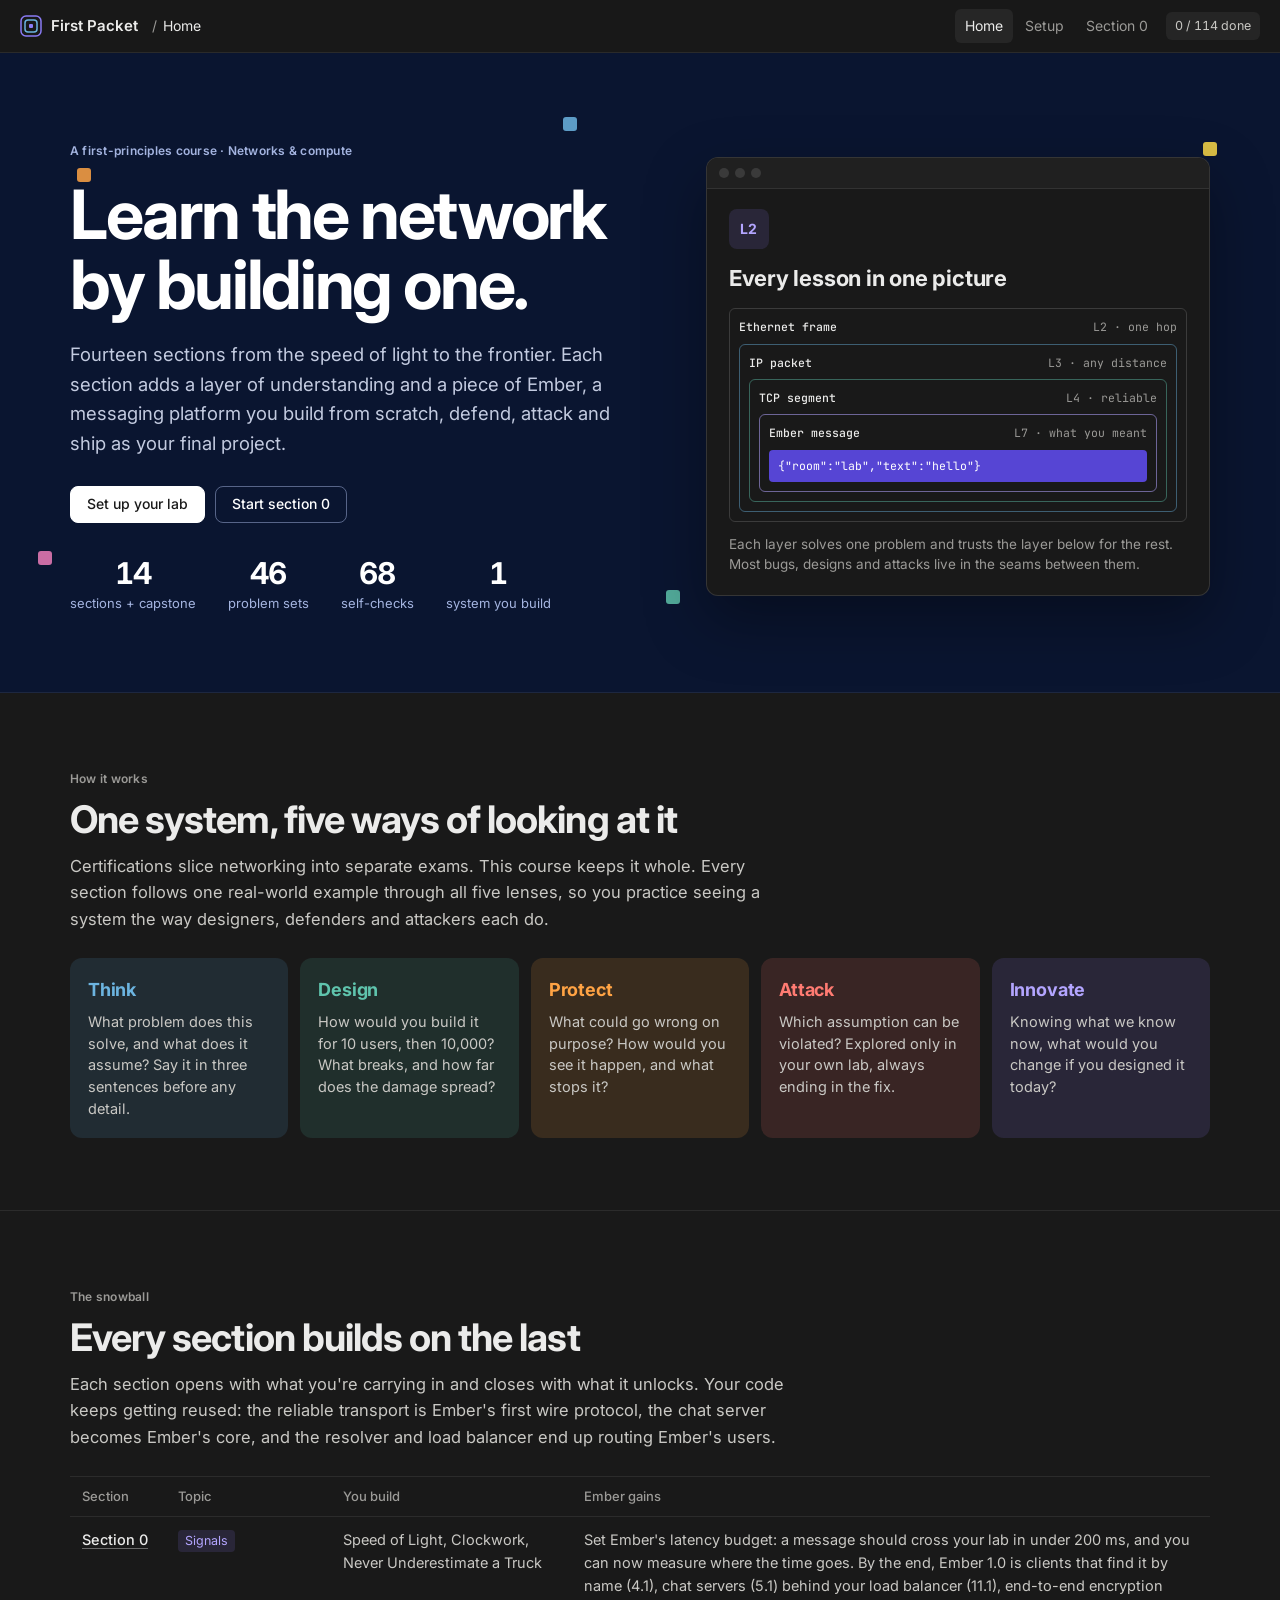
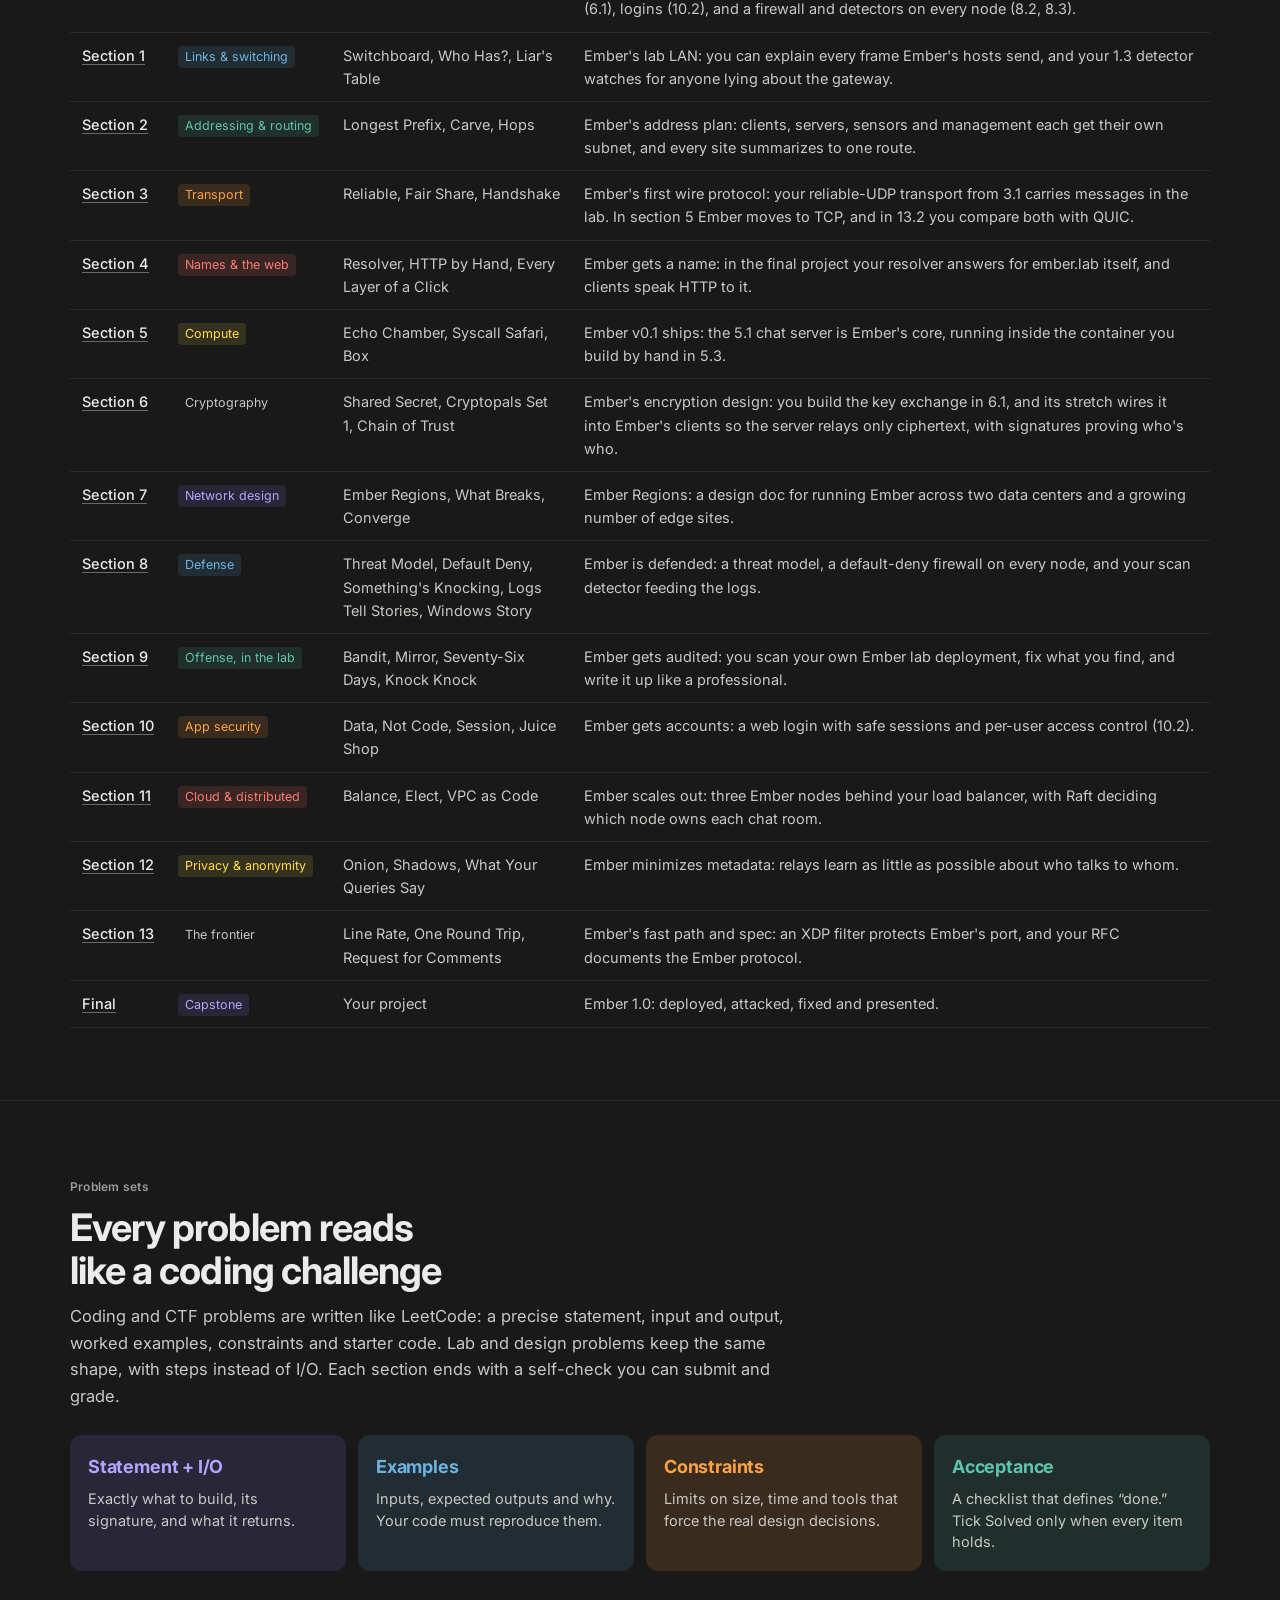
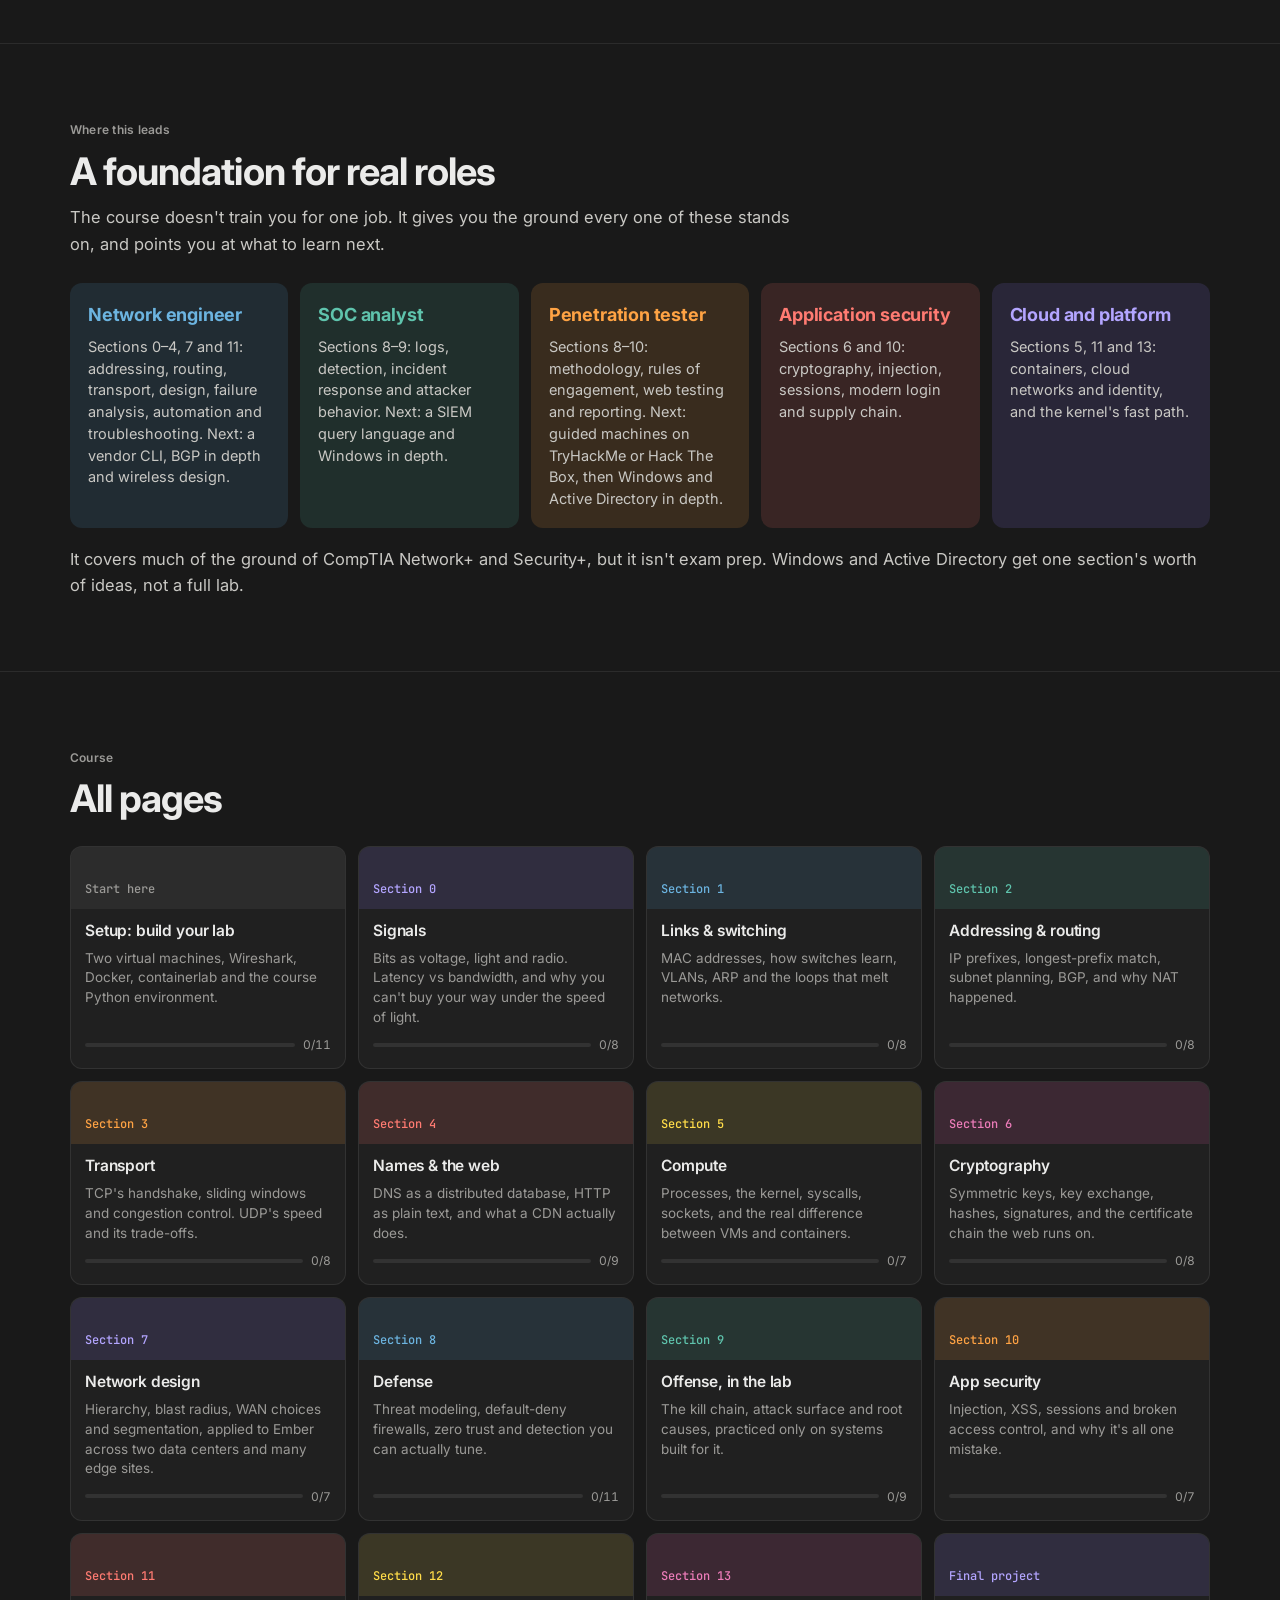
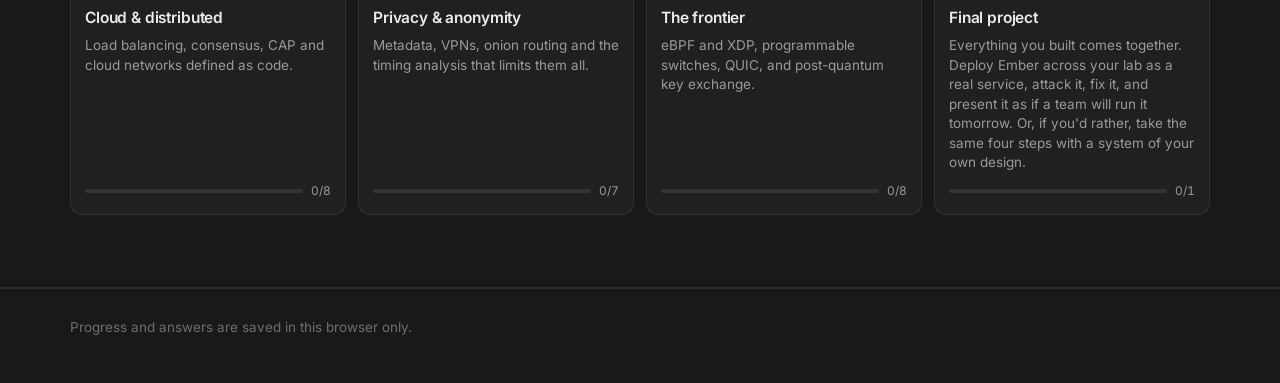
==== commit 04604794: "Setup, Ember arc and landing: beginner-proof setup, consistent milestones, pentester path From the p" ====
--- a/index.html
+++ b/index.html
@@ -413,7 +413,7 @@
 
   <section class="sec">
     <div class="wrap">
-      <div class="sec-h"><span class="lbl">The snowball</span><h2>Every section builds on the last</h2><p class="intro">Each section opens with what you're carrying in and closes with what it unlocks. Your code keeps getting reused: the reliable transport becomes Ember's protocol, the chat server becomes Ember's core, and the resolver and load balancer end up routing Ember's users.</p></div>
+      <div class="sec-h"><span class="lbl">The snowball</span><h2>Every section builds on the last</h2><p class="intro">Each section opens with what you're carrying in and closes with what it unlocks. Your code keeps getting reused: the reliable transport is Ember's first wire protocol, the chat server becomes Ember's core, and the resolver and load balancer end up routing Ember's users.</p></div>
       <div class="table"><table>
         <thead><tr><th>Section</th><th>Topic</th><th>You build</th><th>Ember gains</th></tr></thead>
         <tbody id="roadmap"></tbody>
@@ -436,9 +436,10 @@
   <section class="sec">
     <div class="wrap">
       <div class="sec-h"><span class="lbl">Where this leads</span><h2>A foundation for real roles</h2><p class="intro">The course doesn't train you for one job. It gives you the ground every one of these stands on, and points you at what to learn next.</p></div>
-      <div class="tints four">
-        <div class="tint blue"><h3>Network engineer</h3><p>Sections 0–7 and 11: addressing, routing, transport, design and failure analysis.</p></div>
+      <div class="tints">
+        <div class="tint blue"><h3>Network engineer</h3><p>Sections 0–4, 7 and 11: addressing, routing, transport, design, failure analysis, automation and troubleshooting. Next: a vendor CLI, BGP in depth and wireless design.</p></div>
         <div class="tint green"><h3>SOC analyst</h3><p>Sections 8–9: logs, detection, incident response and attacker behavior. Next: a SIEM query language and Windows in depth.</p></div>
+        <div class="tint orange"><h3>Penetration tester</h3><p>Sections 8–10: methodology, rules of engagement, web testing and reporting. Next: guided machines on TryHackMe or Hack The Box, then Windows and Active Directory in depth.</p></div>
         <div class="tint red"><h3>Application security</h3><p>Sections 6 and 10: cryptography, injection, sessions, modern login and supply chain.</p></div>
         <div class="tint purple"><h3>Cloud and platform</h3><p>Sections 5, 11 and 13: containers, cloud networks and identity, and the kernel's fast path.</p></div>
       </div>
@@ -452,7 +453,7 @@
       <div class="gallery" id="gallery"></div>
     </div>
   </section>
-  <footer><div class="wrap">Built in the spirit of CS50: big ideas first, hard problems second, memorization never. Progress and answers are saved in this browser only.</div></footer>
+  <footer><div class="wrap">Progress and answers are saved in this browser only.</div></footer>
 </main>
 
 <div id="workspace" class="ws" hidden>
@@ -607,7 +608,7 @@
     b+='<line x1="'+cx+'" y1="84" x2="'+cx+'" y2="128" stroke="'+C.muted+'" stroke-dasharray="4 4"/>';
     var hl=k==3;b+=(hl?R(xs[k],130,112,56,{f:'rgba(139,124,246,.16)',st:C.coral}):R(xs[k],130,112,56,{f:C.deep}))+T(cx,154,ct[k][0],{s:12.5,c:hl?C.coralInk:C.body})+T(cx,171,ct[k][1],{s:12.5,c:hl?C.coralInk:C.body});}
   b+=T(20,212,'Defenders win by breaking any one link.',{s:12,c:C.muted,a:'start'});
-  return svgWrap(i,225,'Kill chain: recon, initial access, persistence, lateral movement and objective, each with a defensive control below it',b);})()};
+  return svgWrap(i,225,'A simplified attack chain: recon, initial access, persistence, lateral movement and objective, each with a defensive control below it',b);})()};
 
 DIAGRAMS.w10 = {cap:'A user named O\'Brien breaks the concatenated query, because their apostrophe ends the string early and the rest gets parsed as SQL. An attacker uses the same flaw on purpose. Parameterized queries send the value separately, so it can never become code.', svg:(function(){var i='10',b='';
   b+=R(20,16,330,220,{f:C.deep,r:10})+R(370,16,330,220,{f:C.deep,r:10});
@@ -656,7 +657,7 @@
 WEEKS.push({
 id:"w0", num:0, layer:"Layer 1 · Physics", title:"Signals", h1:"Signals: a network is physics with rules",
 blurb:"Bits as voltage, light and radio. Latency vs bandwidth, and why you can't buy your way under the speed of light.",
-big:"Every network moves <b>bits</b> as changes in something physical: voltage, light, or radio waves. Two numbers describe any link. <b>Latency</b> is how long one bit takes to arrive, and it has a floor set by the speed of light. <b>Bandwidth</b> is how many bits fit through per second. You can buy more bandwidth. You can't buy less latency.",
+big:"Every network moves <b>bits</b> as changes in something physical: voltage, light, or radio waves. Two numbers describe any link. <b>Latency</b> is how long one bit takes to arrive, and it has a floor set by the speed of light. <b>Bandwidth</b> is how many bits fit through per second. You can buy more bandwidth. Latency only drops if you shorten the path or use a faster medium.",
 strip:{type:"shell", cmd:"ping -c 3 1.1.1.1", note:"round-trip time = physics + queues + processing"},
 terms:[["<code>ping</code>","A command that sends small ICMP echo requests to a host and times each reply. It reports round-trip time and packet loss, and <code>-c 3</code> stops after three."],["Round-trip time (RTT)","The time for a packet to reach its destination and for the reply to come back. On a symmetric path it’s twice the one-way delay."],["Ethernet (IEEE 802.3)","The standard for wired local networks, published by the IEEE as 802.3. It defines the cabling, the signaling and the frame format nearly every wired network uses."],["Mbps and Gbps","Megabits and gigabits per second, the units of link rate. 1 Mbps is 1,000,000 bits per second and 1 Gbps is 10⁹. A lowercase b means bits, and a byte is 8 bits."],["Optical fiber","A glass strand that carries bits as pulses of light. Light in fiber travels about 200,000 km/s, roughly two-thirds of its speed in a vacuum."],["Header","Fixed-format fields at the front of a frame or packet, such as addresses and lengths, that tell each device how to handle it. The data that follows is the payload."],["TCP","Transmission Control Protocol: the internet’s reliable transport. It numbers bytes, waits for acknowledgments, resends what’s lost and slows down under congestion."],["Checksum","A short value computed from the data and sent along with it. The receiver recomputes it, and a mismatch means bits changed in transit."],["CRC-32","A cyclic redundancy check: a 32-bit checksum computed by polynomial division over the data. It catches every single-bit error and every burst of 32 bits or fewer."],["FCS","Frame Check Sequence: the last 4 bytes of an Ethernet frame, holding the frame’s CRC-32. A receiver that computes a different value drops the frame."]],
 ideas:[
@@ -694,7 +695,7 @@
     assert decode(encode(msg)) == msg
     print("round trip ok")`,
 hints:["Loop over bytes, then over bit positions 7 down to 0 using (byte >> i) & 1.","For error detection, append one checksum byte (the sum of all bytes mod 256) before encoding and verify it after decoding."],
-accept:["Round trip holds for 1,000 random byte strings","Invalid level pairs raise ValueError","With 1 random level flipped per 100, your checksum or pair check catches every corrupted message"],
+accept:["Round trip holds for 1,000 random byte strings","Invalid level pairs raise ValueError","Invert random level pairs (10↔01), which the pair check can’t see: your checksum catches every message with one inverted pair, and for messages with several you report the fraction caught and explain why CRC-32 does better"],
 stretch:["Replace the checksum with a CRC-32 you write yourself, and assert it matches zlib.crc32."]},
 {id:"0.3", title:"Never Underestimate a Truck", lang:"Any",
 problem:"You must move 500 TB from Detroit to Chicago (about 450 km). Compare a 10 Gbps link with a truck of drives averaging 75 km/h. Write a function that returns the hours for each and the truck's effective bandwidth in Gbps.",
@@ -717,12 +718,13 @@
 blurb:"MAC addresses, how switches learn, VLANs, ARP and the loops that melt networks.",
 big:"Layer 2 delivers a <b>frame</b> to a neighbor on the same link, using <b>MAC addresses</b> burned into each network card. A <b>switch</b> learns which MAC lives on which port by watching source addresses, then forwards only where needed. It works by trusting everyone on the wire, which is both why it's simple and why it can be abused.",
 strip:{type:"wire", cells:[["Dst MAC","6 bytes",2],["Src MAC","6 bytes",2],["802.1Q tag","4 · optional",1.4],["EtherType","2 bytes",1.2],["Payload","46–1500 bytes (MTU)",5],["FCS","4 · CRC",1]], cap:"Ethernet II frame · EtherType 0x0800 = IPv4, 0x0806 = ARP, 0x86DD = IPv6"},
-terms:[["VLAN","Virtual LAN: a separate broadcast domain carved out of shared switches. Hosts in different VLANs can’t exchange frames directly, so traffic between them must pass through a router."],["802.1Q tag","A 4-byte field a switch inserts into an Ethernet frame on a trunk link. Its 12-bit VLAN ID tells the next switch which VLAN the frame belongs to."],["EtherType","A 2-byte field naming what the frame’s payload holds, so the receiver knows which protocol to hand it to, such as <code>0x0800</code> for IPv4 or <code>0x86DD</code> for IPv6."],["Hexadecimal","Base-16 notation, using digits 0–9 and a–f. Each hex digit is 4 bits, so two digits make a byte. The prefix <code>0x</code> marks a hex number."],["MTU","Maximum transmission unit: the largest payload a link carries in one frame. A packet bigger than the next link’s MTU must be split into fragments or dropped."],["IP address","A logical address that identifies a host across networks: 32 bits in IPv4, written as four numbers like <code>10.0.0.1</code>. Routers forward by it, and switches ignore it."],["Subnet","A block of IP addresses that share the same leading bits and sit on one link or VLAN. Hosts in the same subnet reach each other directly, without a router."],["Default gateway","The router a host sends traffic to whenever the destination is outside its own subnet. Every host is configured with its address."],["DHCP","Dynamic Host Configuration Protocol: a server hands each joining host its IP address, gateway and DNS server. DHCP snooping lets switches drop DHCP answers from ports with no legitimate server."],["Wireshark","A packet analyzer that captures traffic and decodes every field of every layer. Display filters such as <code>arp</code> narrow the view to what you’re studying."]],
+terms:[["VLAN","Virtual LAN: a separate broadcast domain carved out of shared switches. Hosts in different VLANs can’t exchange frames directly, so traffic between them must pass through a router."],["802.1Q tag","A 4-byte field a switch inserts into an Ethernet frame on a trunk link. Its 12-bit VLAN ID tells the next switch which VLAN the frame belongs to."],["EtherType","A 2-byte field naming what the frame’s payload holds, so the receiver knows which protocol to hand it to, such as <code>0x0800</code> for IPv4 or <code>0x86DD</code> for IPv6."],["Hexadecimal","Base-16 notation, using digits 0–9 and a–f. Each hex digit is 4 bits, so two digits make a byte. The prefix <code>0x</code> marks a hex number."],["MTU","Maximum transmission unit: the largest payload a link carries in one frame. A packet bigger than the next link’s MTU must be split into fragments or dropped."],["IP address","A logical address that identifies a host across networks: 32 bits in IPv4, written as four numbers like <code>10.0.0.1</code>. Routers forward by it, and switches ignore it."],["Subnet","A block of IP addresses that share the same leading bits and sit on one link or VLAN. Hosts in the same subnet reach each other directly, without a router."],["Default gateway","The router a host sends traffic to whenever the destination is outside its own subnet. Every host is configured with its address."],["DHCP","Dynamic Host Configuration Protocol: a server hands each joining host its IP address, gateway and DNS server. DHCP snooping lets switches drop DHCP answers from ports with no legitimate server."],["Wireshark","A packet analyzer that captures traffic and decodes every field of every layer. Display filters such as <code>arp</code> narrow the view to what you’re studying."],["802.1X","Port-based access control: a device must log in, usually through EAP to a RADIUS server, before a switch port or Wi-Fi network passes its traffic. Each user gets their own credentials."]],
 ideas:[
 ["MAC learning","The switch sees a frame from MAC X on port 3 and writes “X is on 3.” Unknown destination? It floods the frame out every other port. Entries age out so moved devices get relearned.","The switch keeps a table mapping MAC addresses to ports, often called the CAM or MAC table. Each arriving frame teaches it one fact: the source MAC lives on the port the frame came in on. Then it looks up the destination. A hit sends the frame out one port. A miss, or the broadcast address <code>ff:ff:ff:ff:ff:ff</code>, floods it everywhere else. Entries commonly expire after 300 seconds, so a monitor that moves from one hospital ward’s wall jack to another gets relearned. The table is finite, which is why a lab MAC-flooding attack can force a switch to flood everything, and why port security caps MACs per port. You build this switch in 1.1, aging included."],
 ["ARP","Hosts know IP addresses but frames need MACs. ARP broadcasts “who has 10.0.0.1?” and believes whoever answers. There is no authentication.","When a host wants to reach <code>10.0.0.1</code> on its own subnet, it broadcasts an ARP request (EtherType <code>0x0806</code>) asking who owns that address. The owner replies by unicast, and the asker caches the answer for seconds to minutes, depending on the OS. Run <code>ip neigh</code> to see the cache. Nothing in a reply proves it’s genuine, and many hosts accept replies they never asked for. That’s how ARP spoofing in a lab puts an attacker between a host and its gateway. The fix lives in the switch: dynamic ARP inspection checks replies against DHCP snooping records. You watch the exchange in 1.2 and detect the lie in 1.3."],
 ["VLANs","One physical switch, many logical ones. An 802.1Q tag marks which VLAN a frame belongs to. Trunk ports carry many VLANs, access ports carry one.","A VLAN is a separate broadcast domain on shared hardware. On a trunk link, the switch inserts a 4-byte 802.1Q tag between the source MAC and the EtherType. Twelve bits of that tag carry the VLAN ID, giving 4,094 usable VLANs, since 0 and 4095 are reserved. Access ports strip the tag, so end devices never see it. A frame on VLAN 20 can’t reach VLAN 30 without passing through a router. A hospital might put infusion pumps, staff laptops and guest Wi-Fi on separate VLANs, so a compromised guest phone can’t even ARP for a pump. Ember’s section 2 address plan gives each role its own subnet, usually backed by its own VLAN."],
-["Loops and STP","Ethernet has no time-to-live, so a loop lets a broadcast circle forever and melts the network. Spanning Tree blocks redundant links until they're needed.","Switches flood broadcasts out every port, and nothing in an Ethernet header counts hops. With two paths between switches, one broadcast comes back around, gets flooded again, and multiplies on every lap until links and switch CPUs saturate. That’s a broadcast storm. Spanning Tree Protocol (802.1D) elects a root bridge, computes one loop-free tree, and puts redundant ports into a blocking state. If an active link fails, a blocked one takes over. Classic STP takes 30 to 50 seconds to converge, while Rapid STP (802.1w) usually takes a few seconds or less. One patch cable joining two wall jacks can start a storm. The 1.1 stretch lets you count the copies yourself."]],
+["Loops and STP","Ethernet has no time-to-live, so a loop lets a broadcast circle forever and melts the network. Spanning Tree blocks redundant links until they're needed.","Switches flood broadcasts out every port, and nothing in an Ethernet header counts hops. With two paths between switches, one broadcast comes back around, gets flooded again, and multiplies on every lap until links and switch CPUs saturate. That’s a broadcast storm. Spanning Tree Protocol (802.1D) elects a root bridge, computes one loop-free tree, and puts redundant ports into a blocking state. If an active link fails, a blocked one takes over. Classic STP takes 30 to 50 seconds to converge, while Rapid STP (802.1w) usually takes a few seconds or less. One patch cable joining two wall jacks can start a storm. The 1.1 stretch lets you count the copies yourself."],
+["Wi-Fi","Wi-Fi (802.11) carries the same MAC-addressed frames as Ethernet, over a shared radio anyone nearby can hear. Security comes from WPA2 or WPA3 encrypting each client’s frames.","An access point bridges radio clients onto the wired LAN, so ARP, DHCP and VLANs work as before. Anyone in range can record the frames, so WPA2 and WPA3 encrypt each client’s traffic with keys set up in a handshake. With WPA2-Personal, an eavesdropper who captures that handshake can test password guesses offline, hundreds of thousands per second on one GPU, so a short passphrase falls. WPA3’s SAE exchange removes that offline attack, and enterprises use 802.1X so each user has their own login. Encryption doesn’t prove which access point you joined: an evil twin broadcasts a familiar network name. That’s why visitor Wi-Fi gets client isolation and its own range in Ember’s section 2 address plan."]],
 psets:[
 {id:"1.1", title:"Switchboard", lang:"Python",
 problem:"Implement a learning switch. <code>handle(frame, in_port, now)</code> returns the list of ports the frame should leave on. Learn the source MAC's port, forward to a known destination, flood unknown or broadcast destinations to every port except the one it came in on, and forget entries older than <code>aging_s</code> seconds.",
@@ -749,6 +751,7 @@
 stretch:["Add VLANs. Each port has a VLAN ID and flooding stays inside the frame's VLAN.","Connect two switches in a loop, send one broadcast, and count how many copies exist after 10 steps."]},
 {id:"1.2", title:"Who Has?", lang:"Wireshark",
 problem:"Watch ARP happen on your own network and explain every field.",
+constraints:["Capture only on your home network or your lab. Capturing on a work or school network needs permission first."],
 task:["Clear your ARP cache: <code>sudo ip neigh flush all</code> (Linux) or <code>arp -d *</code> (Windows, as admin).","Start a Wireshark capture with the display filter <code>arp</code>.","Ping your default gateway once.","Run <code>ip neigh</code> and compare with before."],
 accept:["A screenshot of the request and the reply with each field labeled","You explain why the request goes to ff:ff:ff:ff:ff:ff and the reply is unicast","You explain what would happen if a second device also answered"]},
 {id:"1.3", title:"Liar's Table", lang:"Python + scapy",
@@ -790,7 +793,7 @@
 ["Routing protocols","Inside an organization, OSPF lets routers share a map and compute shortest paths. Between organizations, BGP shares policy rather than shortest paths, and runs on trust.","OSPF is a link-state protocol. Every router floods a description of its links to the others, so each holds the same map and runs Dijkstra’s shortest-path algorithm on it. BGP connects autonomous systems, each identified by a number (Cloudflare is AS13335). A BGP router announces which prefixes it can reach and the AS path to them, and every network applies its own policy about what to accept and prefer. By default, nobody checks those claims. In 2008 a false announcement for YouTube’s prefix took it offline worldwide for about two hours. RPKI now lets routers reject announcements from origins that aren’t authorized. Ember Regions in section 7 builds its WAN on these ideas."],
 ["TTL and ICMP","TTL kills a packet after N hops so loops can't last forever. The router that kills it sends back an ICMP message, which traceroute uses on purpose.","Every IPv4 header has an 8-bit TTL field, typically starting at 64 on Linux and 128 on Windows. Each router decrements it, and a router that brings it to zero drops the packet and returns an ICMP Time Exceeded message (type 11) to the sender. Traceroute sends probes with TTL 1, then 2, then 3, so each router along the path reveals itself in turn. A hop showing <code>* * *</code> usually means that router doesn’t answer ICMP or rate-limits it, not that the path is broken. You build this tool in 2.3 with scapy, and it becomes your first move when an Ember site goes unreachable."],
 ["NAT","IPv4 ran out of addresses, so NAT hides many private hosts behind one public address by rewriting ports. It broke end-to-end connectivity, a theme that keeps coming back.","A NAT router keeps a translation table. When <code>192.168.1.20:51000</code> opens a connection, the router rewrites the source to its public address and a free port, say <code>203.0.113.5:40001</code>, and remembers the mapping so replies can be rewritten back. One public IPv4 address can front thousands of private hosts this way. The catch is that nobody outside can start a connection inward, because no mapping exists until someone inside sends first. That’s why game consoles, video calls and peer-to-peer apps need tricks like hole punching. It’s also why Ember clients connect out to Ember’s servers instead of directly to each other."],
-["IPv6","128-bit addresses end the shortage: no NAT needed, no broadcast, new neighbor discovery. Same ideas, new details.","An IPv6 address is 128 bits, written as eight groups of four hex digits, like <code>2001:db8::1</code>, where <code>::</code> stands for one run of zero groups. An organization often gets a /48 and each LAN a /64, which leaves 2⁶⁴ addresses per subnet, enough for hosts to pick their own addresses (SLAAC). Neighbor Discovery over ICMPv6 replaces ARP, and multicast replaces broadcast. The base header is a fixed 40 bytes, and routers no longer fragment packets. Prefixes and longest-prefix match work exactly as in IPv4. So does the trust problem: Neighbor Discovery believes its neighbors just like ARP, so RA Guard plays the role that ARP inspection plays in IPv4."]],
+["IPv6","128-bit addresses end the shortage: no NAT needed, no broadcast, new neighbor discovery. Same ideas, new details.","An IPv6 address is 128 bits, written as eight groups of four hex digits, like <code>2001:db8::1</code>, where <code>::</code> stands for one run of zero groups. An organization often gets a /48 and each LAN a /64, which leaves 2⁶⁴ addresses per subnet, enough for hosts to pick their own addresses (SLAAC). Neighbor Discovery over ICMPv6 replaces ARP, and multicast replaces broadcast. The base header is a fixed 40 bytes, and routers no longer fragment packets. Prefixes and longest-prefix match work exactly as in IPv4. So does the trust problem: Neighbor Discovery believes its neighbors just like ARP, so switches add RA Guard against rogue routers (like DHCP snooping) and ND inspection against forged neighbor answers (like ARP inspection)."]],
 psets:[
 {id:"2.1", title:"Longest Prefix", lang:"Python",
 problem:"Implement a routing table that supports adding prefixes and looking up the next hop for an address using longest prefix match. Build a linear version first, then a binary trie, and benchmark them.",
@@ -824,7 +827,7 @@
 problem:"Write your own traceroute. Send probes with TTL 1, 2, 3 and so on, and record which router answers each with ICMP Time Exceeded, until the destination answers or you reach the hop limit.",
 input:"<code>traceroute(dst: str, max_hops: int = 30)</code>", output:"A list of (ttl, router_ip or None, rtt_ms or None).",
 examples:[{i:"traceroute('1.1.1.1', max_hops=4)", o:"[(1, '192.168.1.1', 1.8), (2, '100.64.0.1', 9.4), (3, None, None), (4, '1.1.1.1', 14.2)]", why:"Your addresses will differ. None means no reply within the timeout."}],
-constraints:["3 probes per TTL, 2-second timeout each","Stop when the destination itself replies","Only trace public hosts or your own lab"],
+constraints:["3 probes per TTL, 2-second timeout each","Stop when the destination itself replies","Only trace public hosts or your own lab","VirtualBox’s NAT adapter doesn’t pass ICMP Time Exceeded replies through properly, so every hop shows <code>* * *</code> or the destination, and the system traceroute fails the same way. For this problem switch lab’s Adapter 1 to Bridged, or run it on your host OS, then switch back."],
 starter:`from scapy.all import IP, ICMP, sr1
 import time
 
@@ -880,8 +883,17 @@
             continue  # dropped
         threading.Timer(random.uniform(0, max_delay), s.sendto, (data, target)).start()
 
-# header suggestion: struct.pack("!IIB", seq, ack, flags)`,
-hints:["Number packets, not bytes, to keep it simple. The receiver acks the highest in-order packet it has (cumulative ACK).","On timeout, go-back-N resends everything after the last acknowledged packet. It's simple and correct, and you can make it smarter later."],
+# header suggestion: struct.pack("!IIB", seq, ack, flags)
+
+# sender.py: a UDP socket with a timeout (the receiver calls s.bind first)
+s = socket.socket(socket.AF_INET, socket.SOCK_DGRAM)
+s.settimeout(0.2)
+s.sendto(packet, ("127.0.0.1", proxy_port))
+try:
+    data, addr = s.recvfrom(2048)
+except socket.timeout:
+    ...  # no ACK within 0.2 s: resend`,
+hints:["Number packets, not bytes, to keep it simple. The receiver acks the highest in-order packet it has (cumulative ACK).","On timeout, go-back-N resends everything after the last acknowledged packet. It's simple and correct, and you can make it smarter later.","Section 5 explains sockets fully. The sender skeleton in the starter (<code>sendto</code>, <code>recvfrom</code> and a timeout) is all you need now."],
 accept:["sha256sum of input and output match at 0%, 5% and 20% loss","A table of throughput for window 1, 4, 16 and 64 at each loss rate","You explain the shape of the curve using the bandwidth-delay product"],
 stretch:["Add selective acknowledgments so only missing packets are resent.","Replace the fixed timeout with an adaptive one based on measured RTT (Jacobson/Karels)."]},
 {id:"3.2", title:"Fair Share", lang:"Python + matplotlib",
@@ -908,12 +920,13 @@
 blurb:"DNS as a distributed database, HTTP as plain text, and what a CDN actually does.",
 big:"People use names, networks use numbers. <b>DNS</b> is a global distributed database that turns one into the other by asking a chain of servers, each knowing only its own piece of the name. <b>HTTP</b> is a plain-text conversation of requests and responses riding on top. Almost everything else in a browser exists to make those two steps faster or safer.",
 strip:{type:"wire", cells:[["ID","16 bits",1.2],["Flags","QR opcode AA TC RD RA rcode",2.2],["QDCOUNT","questions",1],["ANCOUNT","answers",1],["NSCOUNT","authority",1],["ARCOUNT","additional",1],["Question","name · type · class",2]], cap:"DNS message header (RFC 1035) · usually UDP port 53"},
-terms:[["DNS header flags","QR marks a query (0) or response (1). AA means authoritative answer, TC truncated, RD recursion desired, RA recursion available. <code>rcode</code> is the result: 0 no error, 3 no such name."],["RFC","Request for Comments: the numbered documents that define internet protocols. RFC 1035 defines DNS, and RFC 9293 defines TCP."],["Stub resolver","The minimal DNS client built into your operating system. It doesn’t walk the chain itself. It hands the whole question to a recursive resolver and waits."],["TLD","Top-level domain: the last label of a name, such as <code>com</code>, <code>org</code> or <code>uk</code>. TLD servers know which name servers are authoritative for each domain under them."],["Authoritative name server","The server that holds a domain’s actual records and answers for it directly, rather than from a cache. Its owner decides what it says."],["DNS records","Typed entries in DNS. An A record holds an IPv4 address, an NS record names a domain’s name server, and a CNAME says one name is an alias for another."],["Anycast","Announcing the same IP address from many sites at once, so routing carries each user to the nearest one. Root servers and many CDNs work this way."],["DNS TTL","The number of seconds a resolver may keep an answer in its cache before asking again. The domain’s owner sets it on each record."],["CRLF","Carriage return plus line feed (<code>\\r\\n</code>), the two-byte line ending HTTP/1.1 requires. An empty line, just CRLF, marks the end of the headers."],["Origin server","The server that holds the master copy of a site’s content. CDN edge servers fetch from it when a request misses their cache."]],
+terms:[["DNS header flags","QR marks a query (0) or response (1). AA means authoritative answer, TC truncated, RD recursion desired, RA recursion available. <code>rcode</code> is the result: 0 no error, 3 no such name."],["RFC","Request for Comments: the numbered documents that define internet protocols. RFC 1035 defines DNS, and RFC 9293 defines TCP."],["Stub resolver","The minimal DNS client built into your operating system. It doesn’t walk the chain itself. It hands the whole question to a recursive resolver and waits."],["TLD","Top-level domain: the last label of a name, such as <code>com</code>, <code>org</code> or <code>uk</code>. TLD servers know which name servers are authoritative for each domain under them."],["Authoritative name server","The server that holds a domain’s actual records and answers for it directly, rather than from a cache. Its owner decides what it says."],["DNS records","Typed entries in DNS. An A record holds an IPv4 address, an NS record names a domain’s name server, and a CNAME says one name is an alias for another."],["Anycast","Announcing the same IP address from many sites at once, so routing carries each user to the nearest one. Root servers and many CDNs work this way."],["DNS TTL","The number of seconds a resolver may keep an answer in its cache before asking again. The domain’s owner sets it on each record."],["CRLF","Carriage return plus line feed (<code>\\r\\n</code>), the two-byte line ending HTTP/1.1 requires. An empty line, just CRLF, marks the end of the headers."],["Origin server","The server that holds the master copy of a site’s content. CDN edge servers fetch from it when a request misses their cache."],["DNSSEC","DNS Security Extensions: zone owners sign their records, and resolvers verify the signatures through a chain of keys up to the root. It proves an answer is genuine but doesn’t encrypt it."]],
 ideas:[
-["The resolution chain","Root servers know who runs <code>.com</code>. The <code>.com</code> servers know who runs <code>example.com</code>. That server knows the address. Caching at every step keeps it fast.","Your device asks a recursive resolver, run by your ISP or a service like <code>1.1.1.1</code>, to do the work. With an empty cache, the resolver asks a root server, which refers it to the <code>.com</code> servers, which refer it to <code>example.com</code>’s authoritative servers, which return the A record. There are only 13 root server names, but anycast spreads them across well over a thousand machines worldwide. Every answer carries a TTL, and the resolver caches referrals too, so the next <code>.com</code> lookup skips the root entirely. Most queries never leave the cache. You build this exact walk in 4.1, and it’s how <code>ember.lab</code> gets resolved."],
+["The resolution chain","Root servers know who runs <code>.com</code>. The <code>.com</code> servers know who runs <code>example.com</code>. That server knows the address. Caching at every step keeps it fast.","Your device asks a recursive resolver, run by your ISP or a service like <code>1.1.1.1</code>, to do the work. With an empty cache, the resolver asks a root server, which refers it to the <code>.com</code> servers, which refer it to <code>example.com</code>’s authoritative servers, which return the A record. Every answer carries a TTL, and the resolver caches referrals too, so most queries never leave the cache. Because queries ride on UDP, a forged reply that arrives first can poison that cache for everyone behind it (Kaminsky, 2008). Random query IDs and source ports make forging hard, and DNSSEC signs records so resolvers can verify them. You build this exact walk in 4.1, and it’s how <code>ember.lab</code> gets resolved."],
 ["HTTP is text","A method, a path, headers, a blank line, then a body. HTTP/2 and HTTP/3 change the packaging for speed, but the meaning stays the same.","An HTTP/1.1 request is lines of text ending in CRLF: a request line like <code>GET /index.html HTTP/1.1</code>, then headers such as <code>Host: example.com</code>, then an empty line, then an optional body. The response mirrors it: a status line such as <code>HTTP/1.1 200 OK</code>, headers, an empty line, and the body. Status codes group by first digit: 2xx success, 3xx redirect, 4xx client error, 5xx server error. HTTP/2 packs the same messages into binary frames over one TCP connection, and HTTP/3 carries them over QUIC on UDP. You type a request by hand in 4.2, and Ember’s clients speak this same format to <code>ember.lab</code>."],
 ["TLS in one breath","Before HTTP talks, the client and server agree on keys, and the server proves its identity with a certificate. Section 6 opens this box.","In TLS 1.3, the client’s first message carries a key share for a Diffie-Hellman exchange and the cipher suites it supports. The server answers with its own key share, its certificate chain, and a signature over the handshake proving it holds the certificate’s private key. Both sides derive the same session keys, and encrypted HTTP can start after one round trip. The browser checks that the certificate names the site and chains to a root it already trusts. Run <code>openssl s_client -connect example.com:443</code> in 4.2 and you can see each of these pieces. Section 6 builds them from scratch, and then Ember’s HTTP gets the same protection."],
-["CDNs","Put copies of content close to users and latency drops. DNS often decides which copy you get.","A CDN runs caching servers in hundreds of cities. When you look up a CDN-hosted name, the CDN’s authoritative DNS server often answers with the address of a node near your resolver. Other CDNs use anycast, announcing the same IP from every site and letting BGP carry you to the closest one. Either way, content that would cross the Pacific at around 150 ms round trip might come from a server 10 ms away. During a breaking-news spike, the origin sees only a small fraction of requests because the edges serve cached copies. In the capstone your 4.1 resolver plays this role, steering users to the nearest Ember node."]],
+["CDNs","Put copies of content close to users and latency drops. DNS often decides which copy you get.","A CDN runs caching servers in hundreds of cities. When you look up a CDN-hosted name, the CDN’s authoritative DNS server often answers with the address of a node near your resolver. Other CDNs use anycast, announcing the same IP from every site and letting BGP carry you to the closest one. Either way, content that would cross the Pacific at around 150 ms round trip might come from a server 10 ms away. During a breaking-news spike, the origin sees only a small fraction of requests because the edges serve cached copies. In the capstone your 4.1 resolver plays this role, steering users to the nearest Ember node."],
+["Email trust is DNS","SMTP lets anyone claim any sender. SPF, DKIM and DMARC are records the sending domain publishes in DNS so receivers can check the claim.","SMTP, the protocol mail servers use to pass messages along, accepts whatever sender the client claims, so anyone can send mail “from” any domain. SPF lists the servers allowed to send for a domain. DKIM has the sending server sign the message, with the public key published at <code>selector._domainkey.</code> under the domain. DMARC, published at <code>_dmarc.</code> under the domain, requires one of them to pass for the domain in the visible From line, and says what to do otherwise (<code>p=none</code>, <code>quarantine</code> or <code>reject</code>) and where to send reports. A lookalike domain with its own valid records still passes, so header analysis and wary users still matter. You read a real policy in 4.2, and Ember’s sign-up mail needs all three."]],
 psets:[
 {id:"4.1", title:"Resolver", lang:"Python (socket + struct only)",
 problem:"Write an iterative DNS resolver from scratch. Start at a root server, follow referrals down to the authoritative server, and return the IPv4 address. Print each step so you can watch the chain.",
@@ -935,12 +948,12 @@
 
 def resolve(name: str) -> str:
     ...`,
-hints:["Parse in order: header, questions, then answer, authority and additional records. Each record is name, type, class, TTL, length, data.","Record types: A = 1, NS = 2, CNAME = 5, AAAA = 28."],
+hints:["Parse in order: header, questions, then answer, authority and additional records. Each record is name, type, class, TTL, length, data.","Record types: A = 1, NS = 2, CNAME = 5, AAAA = 28.","The random ID in <code>build_query</code> is a real defense: check that each reply’s ID matches your query and drop any that don’t, so a forger has to guess it."],
 accept:["resolve('www.wikipedia.org') prints the full referral path","The final address matches dig +short","It survives a name with a CNAME chain"],
 stretch:["Add a cache that respects TTLs, and show the second lookup skips the root."]},
 {id:"4.2", title:"HTTP by Hand", lang:"netcat + openssl",
 problem:"Speak HTTP yourself, no browser.",
-task:["<code>nc example.com 80</code>, then type <code>GET / HTTP/1.1</code>, <code>Host: example.com</code>, and a blank line.","Repeat over TLS: <code>openssl s_client -connect example.com:443 -quiet</code>","Try leaving out the Host header and note what happens."],
+task:["<code>nc example.com 80</code>, then type <code>GET / HTTP/1.1</code>, <code>Host: example.com</code>, and a blank line.","Repeat over TLS: <code>openssl s_client -connect example.com:443 -quiet</code>","Try leaving out the Host header and note what happens.","Run <code>dig +short TXT _dmarc.gmail.com</code> and explain each tag of the policy it returns."],
 accept:["You explain every response header you received","You explain why Host is mandatory in HTTP/1.1"]},
 {id:"4.3", title:"Every Layer of a Click", lang:"Writing",
 problem:"Write the complete story of loading a web page, from keypress to pixels, one paragraph per step.",
@@ -951,7 +964,8 @@
 {t:"num", q:"What port does DNS normally use?", a:53, tol:0, unit:"", why:"UDP 53, falling back to TCP 53 for large answers."},
 {t:"text", q:"Which DNS record type holds an IPv6 address?", acc:["aaaa","quad a","quad-a"], why:"A is IPv4 and AAAA is IPv6 (four times as long)."},
 {t:"choice", q:"Why is the Host header mandatory in HTTP/1.1?", o:["To encrypt the request","Many websites can share one IP address","It replaces DNS","Routers need it to forward packets"], a:1, why:"Virtual hosting: the server needs to know which site you meant."},
-{t:"explain", q:"What do you gain and lose by setting a 30-second DNS TTL instead of 1 day?", model:"With a short TTL, changes such as failing over to a backup site reach clients within seconds. The cost is far more queries, adding load on your name servers and a little latency for users who miss the cache. A long TTL is cheap and fast but leaves old answers in caches for up to a day."}],
+{t:"explain", q:"What do you gain and lose by setting a 30-second DNS TTL instead of 1 day?", model:"With a short TTL, changes such as failing over to a backup site reach clients within seconds. The cost is far more queries, adding load on your name servers and a little latency for users who miss the cache. A long TTL is cheap and fast but leaves old answers in caches for up to a day."},
+{t:"choice", q:"Mail arrives with ember.lab in the From line, sent by a server ember.lab’s SPF record doesn’t list, with no DKIM signature. ember.lab’s DMARC policy is p=reject. What does a receiver that checks DMARC do?", o:["Delivers it, because SPF is only advisory","Rejects it","Delivers it and waits for a user to report it","Asks ember.lab’s mail server to confirm the sender"], a:1, why:"Neither SPF nor DKIM passes for ember.lab, so DMARC fails and the domain’s policy says reject. A lookalike domain with its own valid records would get through."}],
 reads:[["RFC 1035 · DNS","https://www.rfc-editor.org/rfc/rfc1035"],["What happens when…","https://github.com/alex/what-happens-when"]]
 });
 
@@ -1013,10 +1027,10 @@
 blurb:"Symmetric keys, key exchange, hashes, signatures, and the certificate chain the web runs on.",
 big:"Everything on a network can be read or changed by whoever carries it. Cryptography gives you three guarantees anyway: <b>confidentiality</b> (only the right party can read it), <b>integrity</b> (nobody changed it) and <b>authenticity</b> (it really came from them). The math is rarely the hard part. The hard part is agreeing on keys with a stranger and knowing who that stranger is.",
 strip:{type:"shell", cmd:"openssl s_client -connect example.com:443 -showcerts", note:"see the chain of trust"},
-terms:[["OpenSSL","An open-source TLS and cryptography toolkit. <code>s_client</code> opens a TLS connection and prints the handshake, and <code>-showcerts</code> dumps every certificate the server sends."],["Modular arithmetic","<code>x mod p</code> is the remainder after dividing x by p, so 30 mod 23 = 7. Results always wrap around into the range 0 to p − 1."],["Man in the middle","An attacker who sits between two parties, relaying their traffic while reading or changing it. Each side believes it’s talking directly to the other."],["XOR","Exclusive or: a bit operation that outputs 1 when its two input bits differ. XORing with the same key twice restores the original, so one operation both encrypts and decrypts."],["Nonce","A number used once. Authenticated ciphers need a fresh nonce for every message under the same key, and reusing one can expose plaintext and let attackers forge messages."],["Discrete logarithm","Given g, p and gˣ mod p, finding x. It’s easy with tiny numbers, but no efficient method is known for well-chosen 2048-bit primes on classical computers."],["AEAD","Authenticated encryption with associated data: a mode that encrypts and attaches a tamper-detecting tag in one step. AES-GCM and ChaCha20-Poly1305 are the common ones."],["PEM","A text format for keys and certificates: the binary data in base64, between header lines like <code>-----BEGIN CERTIFICATE-----</code>. Files usually end in <code>.pem</code>."],["Certificate Transparency","Public, append-only logs of the certificates CAs issue. Chrome and Safari require certificates to appear in them, so a domain owner can spot one they never requested."],["Mutual TLS","TLS in which both sides present certificates, so the server verifies the client as well as the other way around. It’s common between services inside an organization."]],
+terms:[["OpenSSL","An open-source TLS and cryptography toolkit. <code>s_client</code> opens a TLS connection and prints the handshake, and <code>-showcerts</code> dumps every certificate the server sends."],["Modular arithmetic","<code>x mod p</code> is the remainder after dividing x by p, so 30 mod 23 = 7. Results always wrap around into the range 0 to p − 1."],["Man in the middle","An attacker who sits between two parties, relaying their traffic while reading or changing it. Each side believes it’s talking directly to the other."],["XOR","Exclusive or: a bit operation that outputs 1 when its two input bits differ. XORing with the same key twice restores the original, so one operation both encrypts and decrypts."],["Nonce","A number used once. Authenticated ciphers need a fresh nonce for every message under the same key, and reusing one can expose plaintext and let attackers forge messages."],["Discrete logarithm","Given g, p and gˣ mod p, finding x. It’s easy with tiny numbers, but no efficient method is known for well-chosen 2048-bit primes on classical computers."],["AEAD","Authenticated encryption with associated data: a mode that encrypts and attaches a tamper-detecting tag in one step. AES-GCM and ChaCha20-Poly1305 are the common ones."],["PEM","A text format for keys and certificates: the binary data in base64, between header lines like <code>-----BEGIN CERTIFICATE-----</code>. Files usually end in <code>.pem</code>."],["Certificate Transparency","Public, append-only logs of the certificates CAs issue. Chrome and Safari require certificates to appear in them, so a domain owner can spot one they never requested."],["Mutual TLS","TLS in which both sides present certificates, so the server verifies the client as well as the other way around. It’s common between services inside an organization."],["Forward secrecy","Using fresh, throwaway Diffie-Hellman keys for each session, so stealing a server’s long-term key later can’t decrypt sessions recorded earlier. TLS 1.3 provides it on every full handshake."]],
 ideas:[
 ["Symmetric encryption","One shared key locks and unlocks (AES, ChaCha20). It's fast. The problem is getting the key to the other side.","AES encrypts 16-byte blocks under a 128-, 192- or 256-bit key. ChaCha20 instead generates a keystream that is XORed with the data. A mode decides how blocks connect. ECB encrypts each block on its own, so repeated plaintext shows through as repeated ciphertext. Modern systems use authenticated modes like AES-GCM or ChaCha20-Poly1305, which encrypt and detect tampering in one step. Brute force is not the threat: a 128-bit key has 2¹²⁸ possibilities, about 3.4 × 10³⁸. The real risks are reused nonces, weak modes and leaked keys. Cryptopals in 6.2 has you break toy ciphers yourself, which shows why every Ember message needs a well-reviewed authenticated cipher."],
-["Key exchange","Diffie-Hellman lets two parties agree on a secret over a public channel. An eavesdropper sees everything and still can't compute it.","Both sides agree on a public prime p and generator g. Alice picks a secret a and sends gᵃ mod p. Bob picks b and sends gᵇ mod p. Each raises the other’s value to their own secret, and both arrive at gᵃᵇ mod p. With p = 23 and g = 5, Alice’s secret 6 gives 5⁶ mod 23 = 8, Bob’s secret 15 gives 19, and both compute 2. An eavesdropper sees 8 and 19 but would have to solve a discrete logarithm, which is infeasible at 2048 bits. Nothing here says who is on the other end, though. In 6.1 you build it, let a lab middle party break it, then fix it with a signature."],
+["Key exchange","Diffie-Hellman lets two parties agree on a secret over a public channel. An eavesdropper sees everything and still can't compute it.","Both sides agree on a public prime p and generator g. Alice sends gᵃ mod p and Bob sends gᵇ mod p, keeping a and b secret. Raising the other’s value to your own secret gives both gᵃᵇ mod p. With p = 23 and g = 5, secrets 6 and 15 give 8 and 19, and both compute 2. An eavesdropper sees 8 and 19 but would need a discrete logarithm, infeasible at 2048 bits. TLS 1.3 uses a fresh pair per connection and discards it, so a server key stolen later can’t unlock recorded traffic: forward secrecy. Nothing here proves who is on the other end. In 6.1 you build it, let a lab middle party break it, then fix it with a signature."],
 ["Hashes and MACs","A hash is a fingerprint of data. A MAC is a fingerprint only key holders can compute, which proves the message wasn't altered.","A cryptographic hash like SHA-256 maps any input to a fixed 256-bit digest. Change one input bit and about half the output bits flip, and nobody can feasibly find two inputs with the same digest. But anyone can compute a hash, so an attacker who alters a message can simply recompute it. A MAC mixes in a secret key, so only key holders can produce a valid tag. HMAC-SHA256 is the common construction, and AEAD modes like AES-GCM build one in. A hospital receiving lab results can reject any record whose tag fails. Passwords are a special case: store them with deliberately slow hashes like Argon2 or bcrypt, as Ember’s logins will in section 10."],
 ["Signatures and PKI","A signature proves who wrote something. Certificate authorities sign statements that a key belongs to a name, and your browser trusts a built-in list of them. That list is the whole trust model of the web.","A signature uses a key pair. The private key signs, anyone with the public key can verify, and nobody without the private key can forge one. An Ed25519 signature is just 64 bytes. A certificate is a signed statement, “this public key belongs to example.com,” issued by a certificate authority. Browsers verify a chain from the site’s leaf certificate through an intermediate up to a root they ship with. In 2011 the Dutch CA DigiNotar was breached and issued a fraudulent certificate for google.com that was used to intercept users in Iran. In 6.3 you verify a chain by hand, and Ember clients use signatures to verify each other’s keys."]],
 psets:[
@@ -1064,7 +1078,7 @@
 terms:[["Segmentation","Splitting a network into separate zones, such as subnets or VLANs, with controlled paths between them. A failure or intruder in one zone can’t freely reach the others."],["YAML","A plain-text format for structured data that uses indentation for nesting, common for config files ending in <code>.yml</code>. containerlab topologies are written in it."],["Replication","Continuously copying a database’s changes to another copy, a replica, often in a second site. If the primary fails, the replica can take over."],["Failover","Switching automatically from a failed component or path to its backup. The time from failure to traffic flowing again is a design target you measure."],["Firewall","A device or kernel filter that allows or drops traffic by rules about addresses, ports and connection state. It enforces which zones may talk to which."],["IPsec and WireGuard","Protocols that build encrypted tunnels across networks you don’t trust, like the internet. IPsec is the long-standing standard. WireGuard is a newer, far smaller design built into Linux."],["Availability","The fraction of time a system works, often counted in nines. 99.9% (“three nines”) allows about 8.8 hours of downtime a year."],["Canary rollout","Pushing a change to a few sites first and watching them. If the canaries break, the rollout stops before the change reaches everyone."],["FRRouting","An open-source routing suite for Linux that speaks OSPF, BGP and other protocols, configured much like a hardware router."],["Single point of failure","A component whose failure alone stops the whole system, because nothing else can take over its job."]],
 ideas:[
 ["Hierarchy","Campus networks use core, distribution and access layers. Data centers use leaf-spine, where every leaf is two hops from any other. Each pattern trades cost for predictability.","In leaf-spine, every leaf connects to every spine and to nothing else. Traffic between any two servers goes leaf, spine, leaf, so latency is the same whichever rack a server lands in. To add capacity you add a spine. To add ports you add a leaf. Equal-cost multipath (ECMP) spreads flows across all spines, so losing one of four spines removes 25% of capacity, not a path. Campus three-tier designs fit buildings instead: access switches near users, distribution per building, core in the middle. For Ember Regions, pick one pattern per site type and repeat it, so your 7.1 doc describes a template, not a hundred custom builds."],
-["Blast radius","The set of things that break when one thing breaks. Shrink it with segmentation, redundant paths and fewer shared dependencies.","To measure blast radius, list what depends on a component, then what depends on those. Shared dependencies are the trap: two “redundant” servers that use the same DNS server, power circuit or config pipeline fail together. In October 2021, one bad configuration change took Facebook’s backbone offline. Its DNS servers then withdrew their own routes, and the internal tools engineers needed to fix it went dark too. Shrinking blast radius means independence: separate failure domains, staged rollouts and local fallbacks. In 7.2 you write the blast radius for ten failures, and the bad config push row is where this idea earns its keep."],
+["Blast radius","The set of things that break when one thing breaks. Shrink it with segmentation, redundant paths and fewer shared dependencies.","To measure blast radius, list what depends on a component, then what depends on those. Shared dependencies are the trap: two “redundant” servers that use the same DNS server, power circuit or config pipeline fail together. In October 2021, one bad configuration change took Facebook’s backbone offline, and the internal tools engineers needed to fix it went dark too. Ransomware is a blast-radius problem as well: if backups are reachable with the same admin credentials, they get encrypted too. Keep three copies on two kinds of media with one off-site (3-2-1), make at least one offline or immutable, and test restores. Shrinking blast radius means independence: separate failure domains, staged rollouts and local fallbacks. In 7.2 you write the blast radius for ten failures, and the bad config push row is where this idea earns its keep."],
 ["WAN choices","MPLS, internet VPNs, SD-WAN and cellular backup each trade cost, control and resilience. Most real networks mix them.","MPLS is a private carrier circuit with guaranteed performance and a price to match. An internet VPN (IPsec or WireGuard) is cheap and quick to deploy but rides best-effort paths. SD-WAN puts a controller over several links and steers each application to whichever path is healthy right now. Cellular (LTE or 5G) is the backup that doesn’t share a trench with your fiber. The arithmetic shows why you mix: two independent links at 99% each give 1 − 0.01 × 0.01 = 99.99%. The key word is independent. Two circuits from different carriers in the same conduit fail together. For each Ember edge site in 7.1, name both paths and how failover happens."],
 ["Observability","You can't fix what you can't see. Plan monitoring (SNMP, flow data, syslog, synthetic tests) as part of the design, not after it.","Each source answers a different question. SNMP polls counters: is this interface up, and how full is it? Flow data (NetFlow, IPFIX, sFlow) records who talked to whom, on which port, and how much. Syslog captures events as they happen, like a link flap or a failed login. Synthetic tests send fake traffic on a schedule and check the answer, so you notice a broken path before users do. For example, a probe that sends an Ember message between two sites every 30 seconds and alerts after two failures catches a dead path within about a minute. Every row of your 7.2 table needs a “how you detect it” entry naming one of these."]],
 psets:[
@@ -1075,13 +1089,13 @@
 accept:["A peer can build a new edge site from your doc without asking you anything","Every allowed flow to the database is in the table, and everything else is denied","Your diagram matches your flow table"]},
 {id:"7.2", title:"What Breaks", lang:"Table",
 problem:"Run a failure-mode analysis on your Ember Regions design.",
-task:["List ten failures, including: an edge switch, a site's primary WAN link, one entire data center, DNS, a power circuit, an expired certificate, and a bad configuration pushed to every site.","For each: blast radius, how you'd detect it, time to recover, and one design change that shrinks it."],
+task:["List ten failures, including: an edge switch, a site's primary WAN link, one entire data center, DNS, a power circuit, an expired certificate, ransomware that encrypts one data center including its backups, and a bad configuration pushed to every site.","For each: blast radius, how you'd detect it, time to recover, and one design change that shrinks it."],
 accept:["No single failure in your final design stops Ember everywhere","The “bad config push” row has a real answer (staged rollout, canary sites, automatic rollback)"]},
 {id:"7.3", title:"Converge", lang:"containerlab + FRRouting",
 problem:"Build a four-router OSPF ring, break a link during a continuous ping, and measure how long traffic is lost before it reroutes. Then make it faster.",
 input:"A containerlab topology (starter below) and FRR configs you write.", output:"Packets lost and milliseconds of outage, before and after tuning.",
-examples:[{i:"default OSPF timers (hello 10 s, dead 40 s), link r1–r2 cut", o:"≈ 400 pings lost at 0.1 s interval (~40 s outage)", why:"The neighbor isn't declared dead until the dead timer expires. Your numbers will vary."}],
-constraints:["Ping every 0.1 s from a host behind r1 to a host behind r3","Cut the link with ip link set ... down inside one router"],
+examples:[{i:"default OSPF timers (hello 10 s, dead 40 s), silent failure on r1–r2\n(tc qdisc add dev eth1 root netem loss 100%   inside r1)", o:"≈ 400 pings lost at 0.1 s interval (~40 s outage)", why:"The link still looks up, so the neighbor isn't declared dead until the dead timer expires. Your numbers will vary."},{i:"default OSPF timers, link r1–r2 cut with ip link set eth1 down inside r1", o:"a few pings lost (well under 1 s)", why:"Both ends lose carrier at once, so OSPF reroutes immediately."}],
+constraints:["Ping every 0.1 s from h1 (behind r1) to h3 (behind r3)","Set ip ospf cost 100 on every interface of the r3–r4 and r4–r1 links, so r1–r2–r3 is the only best path and ECMP can't hide the failure","Test both failures: ip link set ... down inside one router, and a silent failure with tc netem loss 100%"],
 starter:`name: ring
 topology:
   nodes:
@@ -1089,13 +1103,17 @@
     r2: {kind: linux, image: quay.io/frrouting/frr:9.1.0}
     r3: {kind: linux, image: quay.io/frrouting/frr:9.1.0}
     r4: {kind: linux, image: quay.io/frrouting/frr:9.1.0}
+    h1: {kind: linux, image: alpine:3.20}
+    h3: {kind: linux, image: alpine:3.20}
   links:
     - endpoints: ["r1:eth1", "r2:eth1"]
     - endpoints: ["r2:eth2", "r3:eth1"]
     - endpoints: ["r3:eth2", "r4:eth1"]
-    - endpoints: ["r4:eth2", "r1:eth2"]`,
-hints:["BFD detects a dead link in milliseconds instead of waiting for OSPF's dead timer.","An interface going down is detected instantly. A silent failure, like a dead box in the middle of the path, is the hard case. Test both."],
-accept:["Before-and-after numbers for both the interface-down and silent-failure cases","Failover time at least halved","One paragraph on the trade-off you made (CPU, false positives, flapping)"]}],
+    - endpoints: ["r4:eth2", "r1:eth2"]
+    - endpoints: ["r1:eth3", "h1:eth1"]
+    - endpoints: ["r3:eth3", "h3:eth1"]`,
+hints:["Give h1 and h3 an address on their router's eth3 subnet and a default route via that router, and advertise both subnets into OSPF.","BFD detects a dead link in milliseconds instead of waiting for OSPF's dead timer.","An interface going down is detected instantly. A silent failure, like a dead box in the middle of the path, is the hard case. Test both."],
+accept:["Before-and-after numbers for both the interface-down and silent-failure cases","Silent-failure outage at least halved","One paragraph on the trade-off you made (CPU, false positives, flapping)"]}],
 check:[
 {t:"num", q:"An edge site has two independent WAN links, each available 99% of the time. What's the site's availability, assuming either link is enough?", a:99.99, tol:0.005, unit:"%", why:"Both are down 1% × 1% = 0.01% of the time."},
 {t:"choice", q:"In a leaf-spine data center, how many hops is it from any leaf switch to any other?", o:["1","2 (leaf → spine → leaf)","Depends on the rack","4"], a:1, why:"That predictability is the point of the design."},
@@ -1109,17 +1127,20 @@
 blurb:"Threat modeling, default-deny firewalls, zero trust and detection you can actually tune.",
 big:"Prevention eventually fails, so defense has three jobs: <b>make attacks harder</b>, <b>see them when they happen</b> and <b>limit what they can reach</b>. Start with a threat model so you defend the right things, then layer controls so no single mistake is fatal.",
 strip:{type:"shell", cmd:"sudo nft list ruleset", note:"every allow rule is a decision you should be able to defend"},
-terms:[["nftables","The Linux kernel’s packet-filtering framework, successor to iptables. The <code>nft</code> command loads and lists its rules, which are grouped into tables and chains."],["DMZ","Demilitarized zone: a segment for internet-facing servers, walled off from internal networks so that a compromised web server doesn’t put an attacker inside."],["IDS","Intrusion detection system: watches a copy of network traffic and alerts on suspicious patterns without blocking anything. Zeek and Suricata are common open-source ones."],["SIEM","Security information and event management: collects logs from many systems into one searchable place and runs alert rules across them. Splunk is a widely used example."],["Repudiation","Denying you did something, such as sending a message. Defending against it needs evidence that ties actions to identities, like signed messages or tamper-resistant logs."],["Firewall chain","An ordered list of rules attached to a hook such as <code>input</code>. Packets are tested top to bottom, and the chain’s policy decides any packet no rule settled."],["SSH","Secure Shell: encrypted remote login and command execution, normally on TCP port 22. It authenticates with a password or, more safely, a key pair."],["MFA","Multi-factor authentication: login that needs two different kinds of proof, such as a password plus a code from a phone or a hardware key, so a stolen password alone isn’t enough."],["False positive","An alert that fires on harmless activity. Too many and people stop reading alerts, so tuning trades them against false negatives, the attacks that go unnoticed."],["Zeek","An open-source network monitor that turns traffic into structured logs, such as <code>conn.log</code> for every connection and <code>dns.log</code> for every query."]],
+terms:[["nftables","The Linux kernel’s packet-filtering framework, successor to iptables. The <code>nft</code> command loads and lists its rules, which are grouped into tables and chains."],["DMZ","Demilitarized zone: a segment for internet-facing servers, walled off from internal networks so that a compromised web server doesn’t put an attacker inside."],["IDS","Intrusion detection system: watches a copy of network traffic and alerts on suspicious patterns without blocking anything. Zeek and Suricata are common open-source ones."],["SIEM","Security information and event management: collects logs from many systems into one searchable place and runs alert rules across them. Splunk is a widely used example."],["Repudiation","Denying you did something, such as sending a message. Defending against it needs evidence that ties actions to identities, like signed messages or tamper-resistant logs."],["Firewall chain","An ordered list of rules attached to a hook such as <code>input</code>. Packets are tested top to bottom, and the chain’s policy decides any packet no rule settled."],["SSH","Secure Shell: encrypted remote login and command execution, normally on TCP port 22. It authenticates with a password or, more safely, a key pair."],["MFA","Multi-factor authentication: login that needs two different kinds of proof, such as a password plus a code from a phone or a hardware key, so a stolen password alone isn’t enough."],["False positive","An alert that fires on harmless activity. Too many and people stop reading alerts, so tuning trades them against false negatives, the attacks that go unnoticed."],["Zeek","An open-source network monitor that turns traffic into structured logs, such as <code>conn.log</code> for every connection and <code>dns.log</code> for every query."],["Sysmon","System Monitor: a free Microsoft tool that logs detailed Windows activity, such as every process start with its command line, network connections and file creation, into its own event log."],["Event ID","The number Windows gives each kind of log event. 4624 is a successful logon and 4625 a failed one, so analysts search and alert by ID."],["Playbook","A written, step-by-step response plan for one kind of incident, such as a phished account, so responders act fast and consistently instead of improvising under pressure."],["Order of volatility","Collecting evidence that vanishes fastest first: memory and live network connections before disk, and disk before backups. A reboot erases what was only in memory."]],
 ideas:[
-["Threat modeling","What are we protecting, from whom, and how could it go wrong? STRIDE is a checklist: spoofing, tampering, repudiation, information disclosure, denial of service and elevation of privilege.","Start with a data flow diagram: components, the flows between them, and the trust boundaries where data passes from one owner or privilege level to another. Then walk each element through STRIDE. An Ember message going from a client to the load balancer crosses a boundary, so ask: can someone fake the sender (S), change it in transit (T), deny having sent it (R), read it (I), flood the path (D), or gain admin rights through it (E)? Each yes needs a control or a written risk acceptance. Rank by likelihood × impact, so a 3 × 5 = 15 threat outranks a 4 × 2 = 8 one. That’s the shape of 8.1."],
+["Threat modeling","What are we protecting, from whom, and how could it go wrong? STRIDE is a checklist: spoofing, tampering, repudiation, information disclosure, denial of service and elevation of privilege.","Start with a data flow diagram that marks the trust boundaries, where data passes from one owner or privilege level to another. Then walk each element through STRIDE. An Ember message going from a client to the load balancer crosses a boundary, so ask: can someone fake the sender (S), change it in transit (T), deny having sent it (R), read it (I), flood the path (D), or gain admin rights through it (E)? Each yes needs a control or a written risk acceptance. Rank by likelihood × impact, so a 3 × 5 = 15 threat outranks a 4 × 2 = 8 one. Organizations run this work under frameworks such as NIST’s Cybersecurity Framework 2.0 (Govern, Identify, Protect, Detect, Respond, Recover), and a threat model is the Identify step for one system. That’s the shape of 8.1."],
 ["Default deny","Allow only traffic that's known to be needed, and drop everything else. It's the single most effective firewall habit.","Rules are checked in order, and the first rule that accepts or drops a packet decides. Default deny means the chain’s policy is <code>drop</code>, and you add accept rules only for flows you can name and justify. Connection tracking handles replies: one <code>ct state established,related accept</code> line lets return traffic in without opening ports. Compare the failure modes. With default allow, a forgotten database port sits exposed. With default deny, a forgotten rule breaks something you notice and fix in minutes. In 8.2 the whole policy is three intentions: HTTPS from anywhere, SSH only from 10.40.250.0/24, drop and log the rest. Every Ember node gets the same ruleset."],
 ["Zero trust","Being on the internal network shouldn't mean being trusted. Check identity and device health on every request.","In a perimeter model the firewall is the only real check, so an attacker who lands on one internal laptop inherits its trust. Zero trust moves the check to each request. An access proxy, or the service itself, asks three questions: is this user authenticated, with multi-factor? Is this device managed and patched? Is this user allowed this action on this resource? Google’s BeyondCorp, published from 2014, let employees work from untrusted networks without a VPN by doing exactly this. For Ember, a server never trusts a request because it came from a 10.40 address. Every call between nodes carries an identity, such as a mutual-TLS certificate, and is checked against policy."],
-["Detection","Logs and alerts only help when someone writes rules that separate normal from suspicious, then tunes out the noise.","A detection rule turns raw events into a decision: alert or stay quiet. Good rules describe behavior rather than one indicator, because attacker IP addresses and file hashes change fast. Your 8.3 detector is a classic behavioral rule: flag any source that touches at least N distinct (destination, port) pairs within W seconds. Tuning is the hard part. With N = 3 and W = 10, a monitoring server that checks twenty services will fire all day. Raise N or allowlist that server, and write down why. Then measure two numbers: false alarms per day, and how long a real scan of your own lab takes to trigger. An alert nobody trusts gets ignored."]],
+["Detection","Logs and alerts only help when someone writes rules that separate normal from suspicious, then tunes out the noise.","A detection rule turns raw events into a decision: alert or stay quiet. Good rules describe behavior rather than one indicator, because attacker IP addresses and file hashes change fast. Your 8.3 detector is a classic behavioral rule: flag any source that touches at least N distinct (destination, port) pairs within W seconds. Tuning is the hard part. With N = 3 and W = 10, a monitoring server that checks twenty services will fire all day. Raise N or allowlist that server, and write down why. Then measure two numbers: false alarms per day, and how long a real scan of your own lab takes to trigger. An alert nobody trusts gets ignored."],
+["Log sources","Network logs show who talked to whom. Host logs show who logged in, what ran and what changed. You need both.","Linux records logins in <code>/var/log/auth.log</code> and the systemd journal, so <code>journalctl -u ssh</code> lists every SSH attempt with its source address. Windows writes numbered events: in the Security log, 4624 is a successful logon, 4625 a failed one, 4688 a new process and 4720 a new account; in the System log, 7045 is a newly installed service. Sysmon, a free Microsoft tool, adds richer process, network and file events. A Zeek <code>conn.log</code> line says a laptop reached a server on port 22, but only the server’s auth log says which account got in. Every source needs a synchronized clock (NTP), or events from two machines can’t be put in order. Your 8.4 timeline depends on it."],
+["Incident response","Prepare, detect and analyze, contain, eradicate, recover, learn. The order matters: contain before you clean.","NIST SP 800-61 Rev. 3 (2025) maps this lifecycle onto the Cybersecurity Framework 2.0, but the work is the same. Triage first: how bad is it, how many systems, is it still happening? Then contain, by isolating a host or disabling an account, before wiping anything, or the attacker returns through the access you missed. Handle evidence as if it may end up in court. Collect in order of volatility, memory and live connections before disk, hash every file you collect, and write down each action with a timestamp. Escalate early when data may have left or an admin account is involved. A playbook writes these steps down in advance, so nobody improvises at 3 a.m."],
+["Directories and Kerberos","In most organizations one directory, Active Directory, holds every user, computer and group, and Kerberos tickets prove identity to each service.","Active Directory runs on domain controllers (DCs), which answer LDAP queries about who exists and which groups they’re in, and act as the Kerberos ticket office. At login, your computer proves you know your password without sending it, and the DC hands back a ticket-granting ticket (TGT, event 4768). When you open a file share, your computer shows the TGT and gets a service ticket for that one server (event 4769). The DC holds every account’s password hash, including the krbtgt key that protects every TGT. Whoever controls a DC can impersonate anyone in the domain, which is why DCs are the crown jewels and why 8.5’s sample logs keep pointing at them."]],
 psets:[
 {id:"8.1", title:"Threat Model", lang:"Diagram + table",
 problem:"Apply STRIDE to one Ember message, from the sender's client to the recipient's, across your Ember Regions design.",
 task:["Draw the data flow: sender client → load balancer → Ember server → database → recipient client, marking every trust boundary.","For each component and flow, list the STRIDE threats that apply.","Name the control for each threat, or explicitly accept the risk.","Rank your top five risks by likelihood × impact."],
-accept:["Every threat has a control or a written risk acceptance","Your top risk is something you'd actually fix first"]},
+accept:["Every threat has a control or a written risk acceptance","Your top risk is something you'd actually fix first","Each top-five risk is tagged with the CSF function its control belongs to, and a named owner"]},
 {id:"8.2", title:"Default Deny", lang:"nftables + bash",
 problem:"Write a firewall for a lab web server, then write tests that prove it does exactly what you intended.",
 input:"Policy: HTTPS from anywhere. SSH only from the management subnet 10.40.250.0/24. Everything else inbound is dropped and logged.", output:"A ruleset plus a test script that prints PASS/FAIL for each case.",
@@ -1155,12 +1176,21 @@
 {id:"8.4", title:"Logs Tell Stories", lang:"Splunk BOTS",
 problem:"Reconstruct an incident from logs using Splunk's public Boss of the SOC dataset, which was built for exactly this practice.",
 task:["Find the first sign of trouble.","Trace how it spread.","Identify what was accessed or taken.","Note when it could have been detected, and by which log source."],
-accept:["A timeline someone who never saw a log could follow","Two detections you'd write that would have caught it earlier"]}],
+accept:["A timeline someone who never saw a log could follow","Two detections you'd write that would have caught it earlier"]},
+{id:"8.5", title:"Windows Story", lang:"Chainsaw + Sigma rules",
+problem:"Triage real Windows attack logs without owning a Windows machine. This is analysis of public sample logs only: the EVTX-ATTACK-SAMPLES collection on GitHub holds Windows event log files recorded while known attack techniques ran, sorted into folders by ATT&CK tactic. Nothing is attacked.",
+input:"The <code>.evtx</code> files from github.com/sbousseaden/EVTX-ATTACK-SAMPLES, the Sigma rules from github.com/SigmaHQ/sigma, and a Chainsaw release binary for Linux.", output:"Three short incident timelines and one detection rule each.",
+task:["Run <code>chainsaw hunt</code> with the Sigma rules and Chainsaw's Sigma mapping file over the whole collection, and save the results as CSV.","Pick three files: one Kerberoasting sample, one DCSync sample, and one where a new service is installed.","For each, use <code>chainsaw search</code> to pull out the key events (4769, 4662 and 7045) and write a timeline: time, host, account, event ID, and what it means.","Name the ATT&CK technique for each: T1558.003, T1003.006 and T1543.003.","Write one detection per sample in plain words or as a Sigma rule, and name one harmless activity that could trip it."],
+constraints:["Analysis only: you read recorded logs and run nothing against any system","Use the field values in the events as your evidence, not the file names"],
+hints:["Kerberoasting shows up as 4769 service-ticket requests with TicketEncryptionType 0x17 (RC4).","DCSync shows up as 4662 events listing the directory replication rights, requested by an account that isn't a domain controller.","Windows logs are XML underneath. Chainsaw prints each event's fields, so you can see exactly what a rule matches on."],
+accept:["Three timelines, each with its ATT&CK technique and the exact event fields that prove it","Three detections, each with a false positive you'd expect and how you'd tune it out","You can explain why a domain controller's logs matter more than any laptop's"]}],
 check:[
 {t:"text", q:"An attacker changes the contents of an Ember message in transit. Which STRIDE category is that?", acc:["tampering","t"], why:"Tampering means modifying data in transit or at rest."},
 {t:"choice", q:"What does a default-deny firewall policy mean?", o:["Block known-bad IPs","Drop everything not explicitly allowed","Deny all outbound traffic","Require a password for every packet"], a:1, why:"The safe failure mode is closed: anything you forgot to allow stays blocked."},
 {t:"choice", q:"Which signal best indicates a port scan?", o:["One source sending a lot of bytes to one port","One source touching many distinct ports or hosts in a short time","Many sources reaching port 443","A single failed login"], a:1, why:"Breadth across ports or hosts in a short window is the signature."},
-{t:"explain", q:"How does zero trust differ from a traditional perimeter model?", model:"A perimeter model trusts anything inside the network once it's past the firewall. Zero trust treats the network location as meaningless: every request must prove who the user is and that the device is healthy, and gets only the access that request needs. So a compromised internal machine doesn't automatically reach everything."}],
+{t:"explain", q:"How does zero trust differ from a traditional perimeter model?", model:"A perimeter model trusts anything inside the network once it's past the firewall. Zero trust treats the network location as meaningless: every request must prove who the user is and that the device is healthy, and gets only the access that request needs. So a compromised internal machine doesn't automatically reach everything."},
+{t:"choice", q:"auth.log shows 300 “Failed password” lines from 203.0.113.9 in two minutes, then “Accepted password for deploy from 203.0.113.9”. What do you do first?", o:["Block the IP and close the ticket","Treat it as a compromised account: disable deploy, preserve the logs, find what the session did","Ignore it; failed logins are normal","Reboot the server"], a:1, why:"The success after the burst is the incident. Blocking the IP doesn't remove an attacker who's already in."},
+{t:"choice", q:"Zeek conn.log shows one internal host making 4,000 connections to 4,000 different internal IPs on port 445 in 3 minutes. Most likely?", o:["A backup job","A worm or attacker scanning for SMB to spread","A DNS misconfiguration","A normal Windows update"], a:1, why:"Breadth across hosts on one lateral-movement port is a propagation signature. WannaCry spread exactly this way in 2017."}],
 reads:[["Zeek docs","https://docs.zeek.org/"],["Splunk BOTS v3 dataset","https://github.com/splunk/botsv3"],["OWASP threat modeling","https://owasp.org/www-community/Threat_Modeling"]]
 });
 
@@ -1171,17 +1201,20 @@
 strip:{type:"shell", cmd:"nmap -sV 192.168.56.0/24", note:"your own lab subnet only"},
 terms:[["<code>nmap</code>","An open-source network scanner that finds which hosts on a network are up and which ports they have open. Run it only against networks you own or are authorized to test."],["Host-only network","A virtual network that links VMs to each other and the host, but not to the internet. VirtualBox’s default is <code>192.168.56.0/24</code>, which keeps lab scans contained."],["Persistence","An attacker’s way of keeping access through reboots and password changes, such as a planted SSH key, a scheduled task or a new account."],["Lateral movement","Moving from the first compromised machine to others on the same network, usually toward more valuable systems."],["EDR","Endpoint detection and response: agent software on each computer that records process, file and network activity and flags or stops suspicious behavior."],["Egress filtering","Firewall rules on outbound traffic, so each host can reach only the destinations it needs. It makes stolen data much harder to send out."],["Vulnerability and CVE","A vulnerability is a flaw that lets someone make software misbehave. Public ones get a CVE ID, such as CVE-2017-5638 for the Apache Struts flaw used against Equifax."],["Telnet","An old remote-login protocol on TCP port 23 that sends everything, passwords included, as plain text. SSH replaced it."],["Scope","The written list of systems you’re permitted to test, and how. Anything outside it is off limits, even when you can reach it."],["Wargame","A deliberately vulnerable practice environment that its owners host so people can legally learn attack skills. OverTheWire’s Bandit is one."]],
 ideas:[
-["The kill chain","Recon, initial access, persistence, lateral movement, objective. Defenders win by breaking any one link, and the earlier the better.","Each stage depends on the one before it. An attacker who gets in but can’t persist loses access at the next reboot or password reset. One who persists but can’t move laterally is stuck on a single low-value host. That gives defenders several chances, not one. MITRE ATT&CK catalogs the specific techniques at each stage, such as T1078, valid accounts. In the 2017 Equifax breach, the way in was an unpatched Apache Struts flaw, and data then left unnoticed for 76 days because an expired certificate had blinded a traffic-inspection device. In 9.3 you find the earliest link where Ember’s defenses would have cut the chain."],
+["The kill chain","A simplified attack chain: recon, initial access, persistence, lateral movement, objective. Defenders win by breaking any one link, and the earlier the better.","Each stage depends on the one before it. An attacker who gets in but can’t persist loses access at the next reboot or password reset. One who persists but can’t move laterally is stuck on a single low-value host. That gives defenders several chances, not one. Lockheed Martin’s original Cyber Kill Chain (2011) has seven stages, and MITRE ATT&CK splits the path into finer tactics and techniques, such as T1078, valid accounts, which defenders use day to day. In the 2017 Equifax breach, an unpatched Apache Struts flaw let attackers in, and data then left unnoticed for 76 days because an expired certificate had blinded a traffic-inspection device. In 9.3 you find the earliest link where Ember’s defenses would have cut the chain."],
 ["Attack surface","Everything reachable is a possible way in: open ports, web apps, VPNs, email, vendors. Shrinking it is often the cheapest defense.","Attack surface is everything an outsider can send input to. Count it the way an attacker would: run <code>nmap -sV</code> against your own lab subnet and list every open port, service and version. Each one is code someone else can reach. A typical lab VM might show SSH on 22, a web server on 80, and PostgreSQL on 5432 that was only ever meant for local use. Binding that database to 127.0.0.1 removes it from the surface entirely, no patch needed. Vendor connections and remote-access tools count too. In 9.2 you scan your Ember lab, keep only ports with a written reason to exist, and scan again to prove it."],
 ["Common root causes","Default credentials, unpatched software, trusting user input and over-broad permissions explain most real breaches.","These four keep appearing because they’re easy to create and invisible until someone uses them. Default credentials: in 2016 the Mirai botnet took over hundreds of thousands of cameras and routers by trying about 60 factory username and password pairs over Telnet. Unpatched software: the Struts fix Equifax missed had been public for about two months. Trusting input: SQL injection, coming in section 10. Over-broad permissions: one stolen account reads everything. Root-cause thinking asks which practice failed, not which device. “Change this password” fixes one box. “Nothing joins the network with a default credential” fixes the class. That’s the habit 9.2 asks for."],
-["Write-ups","Professionals document every finding as: what, how it was found, impact, root cause and fix. That habit separates testing from vandalism.","A finding is useful only if the owner can act on it without you in the room. The usual shape: title, severity, what you found, exact steps to reproduce, impact in plain words, root cause and fix. Severity is often scored with CVSS, from 0 to 10, where 9.0 and up is critical. A short example: “SSH on 192.168.56.20 accepts the default password <code>raspberry</code>. Anyone on the lab network gets a shell. Root cause: no inventory and no first-boot password change. Fix: key-only SSH, plus a monthly scan compared with the inventory.” Written permission and a defined scope come before any of it. Your 9.2 audit of Ember ends in this format."]],
+["Write-ups","Professionals document every finding as: what, how it was found, impact, root cause and fix. That habit separates testing from vandalism.","A finding is useful only if the owner can act on it without you in the room. The usual shape: title, severity, what you found, exact steps to reproduce, impact in plain words, root cause and fix. Severity is often scored with CVSS, from 0 to 10, where 9.0 and up is critical. A short example: “SSH on 192.168.56.20 accepts the default password <code>raspberry</code>. Anyone on the lab network gets a shell. Root cause: no inventory and no first-boot password change. Fix: key-only SSH, plus a monthly scan compared with the inventory.” Written permission and a defined scope come before any of it. Your 9.2 audit of Ember ends in this format."],
+["Authorization and the law","Access without permission is a crime in most countries, even if nothing is damaged. Your authorization is a document, not a feeling.","In the US, the Computer Fraud and Abuse Act makes accessing a computer without authorization a federal crime, and the UK’s Computer Misuse Act 1990 does the same; most countries have an equivalent. Good intentions don’t make it legal. Professional testers work from a signed scope and rules of engagement: which addresses, which techniques, which hours, and who to call if something breaks. If more is reachable than the scope lists, it stays untouched. If you stumble on a flaw in a real system, stop and report it rather than probe further: look for the owner’s <code>security.txt</code> or bug bounty program, or go through CERT/CC. On practice platforms, their terms are your permission, so read them."],
+["Vulnerability management","Find, prioritize, fix, verify, on a schedule. You can’t patch everything at once, so rank by what’s exploited, exposed and valuable.","It starts with an asset inventory, because you can’t patch what you don’t know you own. Scanners then report findings with a CVSS score from 0 to 10, but CVSS measures how bad a flaw could be, not how likely it is to hit you. Two better signals: EPSS, which estimates the chance a flaw is exploited in the next 30 days, and CISA’s Known Exploited Vulnerabilities (KEV) catalog of flaws already used in real attacks. Set patch deadlines by tier, such as days for a KEV flaw on an internet-facing host. CIS Benchmarks give each operating system a hardened baseline. Then rescan, because a patch isn’t done until a scan confirms it. In 9.2 Lynis audits target against that kind of baseline."],
+["How attackers abuse identity","Inside a network, attackers rarely need exploits. They guess, steal or forge credentials, and each trick leaves its own trace in the logs.","Password spraying tries one or two common passwords against every account to stay under lockout limits; the trace is a burst of 4625 failures across many usernames from one source. Pass-the-hash reuses a stolen NTLM password hash without ever knowing the password; watch for 4624 network logons using NTLM where Kerberos is normal, or logon type 9 on the attacker’s host. Kerberoasting requests service tickets for service accounts and cracks them offline; the trace is 4769 events with RC4 encryption (type 0x17) in a domain that uses AES. DCSync impersonates a domain controller to request password hashes; the trace is 4662 events for replication rights from an account that isn’t a DC. You read these events in 8.5."]],
 psets:[
 {id:"9.1", title:"Bandit", lang:"SSH + Linux shell",
-problem:"Complete OverTheWire Bandit levels 0 through 20. It's a free, legal wargame. Each level hides the password to the next one, and finding it teaches a Linux, SSH, permissions or networking skill.",
-input:"<code>ssh bandit0@bandit.labs.overthewire.org -p 2220</code> (password: bandit0)", output:"The password for each next level, found by you.",
+problem:"Pick up OverTheWire Bandit where Setup's shell warm-up left off, and complete levels 13 through 20. It's a free, legal wargame. Each level hides the password to the next one, and these levels teach SSH keys, netcat, openssl, port scanning and setuid programs.",
+input:"<code>ssh bandit13@bandit.labs.overthewire.org -p 2220</code>, with the password you found at the end of level 12", output:"The password for each next level, found by you.",
 constraints:["Don't search for walkthroughs. Use man pages and the hints on each level page","Don't publish the passwords; the site asks you not to"],
-hints:["Most early levels are about reading files that are hard to find or hard to open (odd names, hidden files, permissions).","Later levels introduce netcat, openssl, and comparing files. Read man nc and man diff."],
-accept:["You reach level 21","A notes file with one line per level naming the concept it taught","You can explain every level without looking at your notes"]},
+hints:["Level 13 gives you a private key instead of a password. Read about <code>-i</code> in man ssh.","These levels introduce netcat, openssl, comparing files and setuid binaries. Read man nc, man openssl-s_client and man diff."],
+accept:["You reach level 21","A notes file with one line per level naming the concept it taught","For five levels, name the misconfiguration that made it possible (a world-readable secret, a setuid binary, a password in a file) and the fix","You can explain every level without looking at your notes"]},
 {id:"9.2", title:"Mirror", lang:"nmap + your lab",
 problem:"See your own lab the way an attacker would, then shrink its attack surface.",
 task:["Scan your own lab subnet with service detection and list every open port and version.","For each service, decide: needed, needed but restrict, or remove.","Apply the changes: uninstall, bind to localhost, firewall, or patch.","Scan again and compare."],
@@ -1190,12 +1223,19 @@
 {id:"9.3", title:"Seventy-Six Days", lang:"Writing",
 problem:"Map the 2017 Equifax breach to the kill chain using the public U.S. Government Accountability Office report (GAO-18-559).",
 task:["Trace each stage: the unpatched web framework on a public dispute portal, the movement across internal systems and databases, and the data leaving the network.","At each stage, name the control that could have stopped or detected it.","Find the reason the data left unnoticed for 76 days. It involves an expired certificate on a traffic-inspection device.","Compare with your Ember defenses from section 8."],
-accept:["A stage-by-stage table: attacker action, missed control, what would have worked","You name the single failed control that let the data leave unseen, and explain why a certificate mattered","An honest paragraph on whether Ember's defenses would have caught it"]}],
+accept:["A stage-by-stage table: attacker action, missed control, what would have worked","You name the single failed control that let the data leave unseen, and explain why a certificate mattered","An honest paragraph on whether Ember's defenses would have caught it"]},
+{id:"9.4", title:"Knock Knock", lang:"hydra + journalctl + Python + nftables",
+problem:"Lab only: on your own two VMs, see a weak SSH password get found by an online guessing tool, catch it in the logs, then harden the host so it can't happen again. Your lab VM and your target VM are the only systems in scope.",
+task:["On target, create a throwaway user with a deliberately weak, guessable password so you have something to detect.","From lab, point <code>hydra</code> at target's SSH with a small wordlist that includes that password, and note the moment it reports a hit.","On target, rewrite your 8.3 sliding-window detector to read <code>journalctl -u ssh</code> and alert when one source fails many logins within a short window.","Harden target: turn off SSH password logins (<code>PasswordAuthentication no</code>) so only keys work, and add an nftables rule that rate-limits new connections to port 22.","Run the same attempt again and show it now fails, and that your alert fired on the first run.","Write it up in the section 9 finding format: what, how found, impact, root cause, fix."],
+constraints:["Only your own lab VMs, on the host-only network","The exercise ends in a working detection and a verified fix, not in the access itself"],
+hints:["journald already timestamps each line, so your 8.3 window logic ports over directly; parse the 'Failed password' lines per source IP.","Verify the hardening two ways: the retry fails, and a password login from your own account is refused."],
+accept:["Your alert fires within a set number of seconds of the burst","After the fix, the same attempt fails, and you show why (no password auth, plus the rate limit)","A finding write-up a host owner could act on without you in the room"]}],
 check:[
 {t:"choice", q:"How did attackers first get into Equifax's network in 2017?", o:["A phishing email","An unpatched vulnerability in a public web application framework (Apache Struts)","A stolen laptop","A rogue employee"], a:1, why:"A fix for the flaw had been available for about two months."},
 {t:"choice", q:"Which kill-chain stage does network segmentation disrupt most directly?", o:["Recon","Initial access","Lateral movement","Persistence"], a:2, why:"Segmentation limits where a compromised host can reach."},
 {t:"text", q:"Which nmap flag probes open ports to identify service versions?", acc:["-sv","sv","-s v"], why:"-sV runs version detection."},
-{t:"explain", q:"Why does a professional finding always include the root cause and the fix, not just the exploit?", model:"The goal is to make the system safer, not to prove you got in. The root cause shows which class of problem to fix everywhere, such as default passwords as a practice rather than one device. The fix makes the report actionable for the people who own the system. Without both, a finding is just a list of break-ins."}],
+{t:"explain", q:"Why does a professional finding always include the root cause and the fix, not just the exploit?", model:"The goal is to make the system safer, not to prove you got in. The root cause shows which class of problem to fix everywhere, such as default passwords as a practice rather than one device. The fix makes the report actionable for the people who own the system. Without both, a finding is just a list of break-ins."},
+{t:"choice", q:"On a coffee-shop network you notice another person's laptop has a file-sharing port open. What may you do?", o:["Scan it to confirm what's there","Try the guest account; no damage done","Nothing: you have no authorization","Scan it, as long as you tell them afterward"], a:2, why:"Being able to reach something is not permission to touch it, and meaning well doesn't make unauthorized access legal."}],
 reads:[["OverTheWire Bandit","https://overthewire.org/wargames/bandit/"],["MITRE ATT&CK","https://attack.mitre.org/"],["picoCTF","https://picoctf.org/"]]
 });
 
@@ -1203,13 +1243,15 @@
 id:"w10", num:10, layer:"Layer 7 · Security", title:"App security", h1:"Application security: where most breaches actually start",
 blurb:"Injection, XSS, sessions and broken access control, and why it's all one mistake.",
 big:"Firewalls let web traffic through by design, so the application becomes the front door. Nearly every web vulnerability is the same mistake: <b>treating data as instructions</b>. When user input ends up inside a database query, a web page or a shell command without being kept separate from the code, the user gets to write part of your program.",
-strip:{type:"shell", cmd:"docker run -p 3000:3000 bkimminich/juice-shop", note:"an intentionally vulnerable app, on your machine"},
-terms:[["Docker","A tool that runs containers from images. <code>docker run -p 3000:3000</code> starts one and forwards port 3000 on your machine to port 3000 inside it."],["SQL","Structured Query Language: the text language of relational databases. <code>SELECT id FROM users WHERE name = 'x'</code> asks for the id of every row in <code>users</code> whose name is x."],["JavaScript","The programming language browsers run inside web pages. A script injected into a page runs with that page’s full access to its content and cookies."],["Cookie","A small name=value pair a server asks the browser to store and send back with every request to that site. It’s how a site remembers who you are between requests."],["CSRF","Cross-site request forgery: a malicious page makes your browser send a request to a site where you’re logged in, and your cookie rides along. CSRF tokens prove the request came from the real form."],["Access control","The rules deciding which user may read or change which resource. They must be enforced on the server for every request, not by hiding links."],["OWASP","Open Worldwide Application Security Project: a nonprofit community that publishes free web security guidance, including the Top 10, the cheat sheets and Juice Shop."],["MD5","An old 128-bit hash, broken for collisions and far too fast for passwords: attackers can test billions of guesses per second on a GPU."],["Constant-time comparison","Checking a secret in a time that doesn’t depend on how many characters match, so an attacker can’t learn the right value from response timing."],["DevTools","The browser’s built-in developer tools, usually opened with F12. They let you inspect a page’s HTML, watch network requests, edit cookies and run JavaScript."]],
+strip:{type:"shell", cmd:"docker run -p 127.0.0.1:3000:3000 bkimminich/juice-shop", note:"an intentionally vulnerable app, bound to localhost so it isn't exposed on your network"},
+terms:[["Docker","A tool that runs containers from images. <code>docker run -p 3000:3000</code> starts one and forwards port 3000 on your machine to port 3000 inside it."],["SQL","Structured Query Language: the text language of relational databases. <code>SELECT id FROM users WHERE name = 'x'</code> asks for the id of every row in <code>users</code> whose name is x."],["JavaScript","The programming language browsers run inside web pages. A script injected into a page runs with that page’s full access to its content and cookies."],["Cookie","A small name=value pair a server asks the browser to store and send back with every request to that site. It’s how a site remembers who you are between requests."],["CSRF","Cross-site request forgery: a malicious page makes your browser send a request to a site where you’re logged in, and your cookie rides along. CSRF tokens prove the request came from the real form."],["Access control","The rules deciding which user may read or change which resource. They must be enforced on the server for every request, not by hiding links."],["OWASP","Open Worldwide Application Security Project: a nonprofit community that publishes free web security guidance, including the Top 10, the cheat sheets and Juice Shop."],["MD5","An old 128-bit hash, broken for collisions and far too fast for passwords: attackers can test billions of guesses per second on a GPU."],["Constant-time comparison","Checking a secret in a time that doesn’t depend on how many characters match, so an attacker can’t learn the right value from response timing."],["DevTools","The browser’s built-in developer tools, usually opened with F12. They let you inspect a page’s HTML, watch network requests, edit cookies and run JavaScript."],["OAuth 2.0","A standard for granting an app limited access to your data on another service without sharing your password. The service issues the app a scoped access token instead."],["OpenID Connect","An identity layer on top of OAuth 2.0. It adds a signed ID token that tells the app who you are, which is what powers “Sign in with…” buttons."],["JWT","JSON Web Token: a signed, base64-encoded token carrying claims such as who you are and when it expires. The receiver verifies the signature before trusting any claim."],["Passkey","A phishing-resistant login credential (FIDO2/WebAuthn) stored on your device. The site holds only a public key, so there’s no shared secret to steal or phish."]],
 ideas:[
 ["Injection","Building a SQL query by pasting strings together lets input change the query's meaning. Parameterized queries keep data and code separate.","Concatenation lets the input decide where the string ends. With <code>name='{username}'</code>, the input <code>O'Brien</code> closes the quote early, and the database tries to parse the rest as SQL, which is a syntax error. Input crafted on purpose, like <code>' OR '1'='1</code>, turns the WHERE clause into something that is always true. A parameterized query sends the text and the values separately: <code>WHERE name = ?</code>, then the username as a value. The database fixes the structure first, so the value can never become code, whatever characters it holds. The same rule covers shell commands. In 10.1 you fix O’Brien’s login, and no Ember account query should ever be built with + or f-strings."],
 ["Cross-site scripting","The same mistake in HTML: input rendered as markup runs as script in other users' browsers. Output encoding and a Content Security Policy prevent it.","When a page builds HTML by inserting user text directly, the browser can’t tell your markup from theirs. A chat message containing <code>&lt;img src=x onerror=alert(1)&gt;</code> becomes a real image tag, and its script runs in every reader’s browser with that site’s cookies and permissions. Output encoding turns <code>&lt;</code> into <code>&amp;lt;</code>, so the text is displayed instead of executed. Auto-escaping templates do this for you. A Content Security Policy header such as <code>script-src 'self'</code> is the second layer: if something slips through, the browser still refuses inline scripts. Ember shows text from strangers all day, so its web client must encode every message before it touches the page."],
 ["Sessions and auth","After login, a cookie is your identity. Protect it with <code>Secure</code>, <code>HttpOnly</code> and <code>SameSite</code>, and check permissions on every request, not just in the menu.","After login, the server issues a long random session ID, and the browser sends it back as a cookie on every request. Whoever holds that value is you. <code>Secure</code> keeps it off unencrypted HTTP. <code>HttpOnly</code> hides it from JavaScript, so an XSS bug can’t simply read it. <code>SameSite=Lax</code> stops the browser attaching it to cross-site form posts, which blocks most CSRF. None of that checks permissions. A school portal where changing <code>?student=1042</code> to <code>1043</code> shows someone else’s grades has perfect cookies and broken access control. In 10.2 you write a test proving user A gets 403 or 404 for user B’s note, and it becomes Ember’s account system."],
-["The OWASP Top 10","A ranked list of the most common web risks. Broken access control has been number one since 2021.","The list is built from vulnerability data on hundreds of thousands of real applications, plus a practitioner survey, and it groups bugs into categories rather than naming single flaws. In the 2021 edition, injection, number one for years, fell to third, and cross-site scripting was folded into it. The order runs A01 broken access control, A02 cryptographic failures, A03 injection, and so on to A10. Treat it as a checklist, not a ranking to memorize: each category links to OWASP cheat sheets with concrete fixes. In 10.3 you label every Juice Shop challenge you solve with its vulnerability class, and nearly all of them map to one of these ten."]],
+["The OWASP Top 10","A ranked list of the most common web risks. Broken access control has been number one since 2021, and still is in the 2025 edition.","The list is built from vulnerability data on hundreds of thousands of real applications, plus a practitioner survey, and it groups bugs into categories rather than naming single flaws. The 2025 edition runs A01 broken access control, A02 security misconfiguration, A03 software supply chain failures, A04 cryptographic failures, A05 injection, A06 insecure design, A07 authentication failures, A08 software or data integrity failures, A09 security logging and alerting failures, A10 mishandling of exceptional conditions. Two shifts stand out: injection, number one for years, is now fifth, and supply chain risk entered high at third. Treat it as a checklist, not a ranking to memorize: each category links to OWASP cheat sheets with concrete fixes. In 10.3 you label every Juice Shop challenge you solve with its vulnerability class, and nearly all map to one of these ten."],
+["Your code is mostly other people's code","A modern app is a thin layer over hundreds of dependencies. Each one you pull in is code you now ship and must trust.","Install one web framework and you may pull in 200 packages written by strangers, any of which runs with your app's privileges. Defenses stack up. A lockfile pins every dependency to an exact version and hash, so a build can't silently swap in something new. An SBOM (software bill of materials) lists everything you ship, so when a flaw lands you know in minutes whether you're affected. Watch for typosquatting, a malicious package named a keystroke off a real one. Two warnings from history: the 2020 SolarWinds build system was compromised to ship a backdoor to 18,000 customers, and the 2024 xz-utils backdoor (CVE-2024-3094) was slipped into a core Linux library and caught only because one engineer noticed SSH logins ran half a second slow, the same latency instinct from section 0."],
+["Delegated login: OAuth and OIDC","“Sign in with…” means another site vouches for you. OAuth grants an app limited access to your data; OpenID Connect adds who you are.","In the authorization-code flow, the app sends you to the provider (say GitHub), you approve, and the provider hands back a short code that the app swaps server-to-server for tokens; PKCE binds that exchange to the app that started it, so a stolen code is useless. You get two tokens: an access token, a key to call APIs on your behalf, and an ID token, a signed JWT saying who you are. A JWT is three base64 parts: header, claims, signature. Validating it means checking the signature against the provider's key and confirming the issuer, audience and expiry; the classic blunders are trusting <code>alg:none</code> and accepting a loose redirect URI. For login itself, phishing-resistant MFA, a FIDO2 passkey, beats push prompts and SMS codes, which attackers defeat with MFA fatigue. In 10.2's stretch, Ember's login delegates to a real provider."]],
 psets:[
 {id:"10.1", title:"Data, Not Code", lang:"Python + sqlite3",
 problem:"This login function breaks for a real user named O'Brien. Explain why, fix it properly, and fix the password storage while you're there.",
@@ -1228,16 +1270,17 @@
 problem:"Build a small notes app with login that you'd trust with your own account.",
 task:["Registration, login and logout, with argon2 password hashing","Session cookie with Secure, HttpOnly and SameSite=Lax","CSRF tokens on every form that changes state","A notes page where each user can only see and edit their own notes"],
 constraints:["Every route checks ownership on the server, not just by hiding links"],
-accept:["An automated test proves user A gets 403/404 for user B's note","That test fails if you delete the ownership check","You audit against the OWASP Authentication and Session Management cheat sheets and fix what you find"]},
+accept:["An automated test proves user A gets 403/404 for user B's note","That test fails if you delete the ownership check","You audit against the OWASP Authentication and Session Management cheat sheets and fix what you find"],
+stretch:["Add “Sign in with GitHub” using OpenID Connect, and validate the ID token yourself: check the signature against the provider's keys, and the issuer, audience and expiry, before trusting it."]},
 {id:"10.3", title:"Juice Shop", lang:"Browser + DevTools",
 problem:"Run OWASP Juice Shop locally and solve ten challenges from its scoreboard. It's an intentionally vulnerable web app that tracks your progress.",
-input:"<code>docker run -p 3000:3000 bkimminich/juice-shop</code>, then open localhost:3000", output:"Ten solved challenges on the scoreboard, plus write-ups.",
+input:"<code>docker run -p 127.0.0.1:3000:3000 bkimminich/juice-shop</code>, then open localhost:3000", output:"Ten solved challenges on the scoreboard, plus write-ups.",
 constraints:["Run it locally only","Start with one- and two-star challenges, then go up"],
 accept:["Ten challenges solved","Each write-up gives: vulnerability class, root cause, and the code change that fixes it","A developer could fix all ten from your write-ups without asking you"]}],
 check:[
 {t:"choice", q:"A login query is built by concatenating strings, and a user named O'Brien tries to log in. What happens?", o:["It works normally","The apostrophe ends the string early and the query breaks","The database escapes it automatically","The user is logged in as admin"], a:1, why:"Input changed the structure of the query. That's the bug class in its most innocent form."},
 {t:"text", q:"Which cookie attribute stops JavaScript from reading the cookie?", acc:["httponly","http only","http-only"], why:"HttpOnly cookies are sent with requests but hidden from document.cookie."},
-{t:"choice", q:"What's number one on the OWASP Top 10 (2021)?", o:["Injection","Broken access control","Cryptographic failures","Security misconfiguration"], a:1, why:"Users reaching data or actions they shouldn't is the most common serious flaw."},
+{t:"choice", q:"What's number one on the OWASP Top 10 (2025)?", o:["Injection","Broken access control","Cryptographic failures","Security misconfiguration"], a:1, why:"Users reaching data or actions they shouldn't is the most common serious flaw, and it has held the top spot since 2021."},
 {t:"explain", q:"Why do parameterized queries fix SQL injection as a class, not just one bug?", model:"The query's structure is fixed and sent separately from the values, so the database never parses user input as SQL, whatever characters it contains. You no longer depend on correctly escaping every possible input in every place. One consistent practice removes the whole category."}],
 reads:[["PortSwigger Web Security Academy","https://portswigger.net/web-security"],["OWASP Top 10","https://owasp.org/www-project-top-ten/"],["OWASP Cheat Sheets","https://cheatsheetseries.owasp.org/"]]
 });
@@ -1252,7 +1295,8 @@
 ["Load balancing","Spread requests across servers and stop sending to dead ones. Layer 4 balancers route connections. Layer 7 balancers route individual requests.","A layer 4 balancer sees addresses and ports. It picks a backend when a TCP connection opens, and every byte of that connection goes there. A layer 7 balancer ends the HTTP connection, reads each request, and can send <code>/api</code> to one pool and <code>/static</code> to another, or retry a failed request elsewhere. Both depend on health checks. In 11.1 a backend is marked down after 2 failed checks 2 seconds apart, so for up to about 4 seconds requests can still reach a dead server. That window is the number you measure and explain. Ember’s three nodes sit behind this balancer, so your detection time becomes Ember’s failover time."],
 ["CAP","When the network splits, you must choose: stay consistent and refuse some requests, or stay available and risk serving stale data.","A partition splits nodes into groups that can’t reach each other, while both groups keep running and keep getting requests. A consistent (CP) system lets only the side holding a majority accept writes, and the minority returns errors rather than risk conflicting answers. An available (AP) system lets both sides accept writes and reconciles later, so some reads are stale and some writes may conflict. A bank ledger usually picks consistency, because a refused transfer beats a balance spent twice. A social feed usually picks availability, because a post showing up late is harmless. Ember decides per feature: delivery can wait, but a chat room in 11.2 must never have two owners."],
 ["Consensus","Raft and Paxos let a group of servers agree on one value even when some fail. Every serious database and cluster manager depends on it.","Raft elects one leader per numbered term. Followers expect regular heartbeats from it. A follower that hears nothing for a random 150 to 300 ms becomes a candidate, increments the term and asks for votes. Each node votes at most once per term, so at most one candidate can win a majority, and the random timeouts make split votes rare. The arithmetic is simple: a 5-node cluster needs 3 votes, so it survives 2 failures. Any two majorities share at least one node, which is how a new leader always learns what was already committed. etcd, the store behind Kubernetes, runs Raft. In 11.2 you build the election, and Ember uses the leader to assign chat rooms."],
-["Cloud networking","A VPC is a virtual data center: subnets, route tables and security groups. The same section 2 ideas, configured through an API instead of cables.","A VPC is a private address range, such as <code>10.40.0.0/16</code>, split into subnets in each availability zone. Route tables decide where each subnet’s traffic goes. A public subnet has a <code>0.0.0.0/0</code> route to an internet gateway. A private subnet points that route at a NAT gateway, so servers can reach out but nothing can reach in. An isolated subnet has no default route at all. Security groups are stateful firewalls on each instance, denying inbound by default. Because it’s all API calls, Terraform can describe it as text, and <code>terraform plan</code> shows the change before it happens. In 11.3 your groups mirror Ember’s flow table: load balancer to app on 8080, app to database on 5432."]],
+["Cloud networking","A VPC is a virtual data center: subnets, route tables and security groups. The same section 2 ideas, configured through an API instead of cables.","A VPC is a private address range, such as <code>10.40.0.0/16</code>, split into subnets in each availability zone. Route tables decide where each subnet’s traffic goes. A public subnet has a <code>0.0.0.0/0</code> route to an internet gateway. A private subnet points that route at a NAT gateway, so servers can reach out but nothing can reach in. An isolated subnet has no default route at all. Security groups are stateful firewalls on each instance, denying inbound by default. Because it’s all API calls, Terraform can describe it as text, and <code>terraform plan</code> shows the change before it happens. In 11.3 your groups mirror Ember’s flow table: load balancer to app on 8080, app to database on 5432."],
+["Cloud security is mostly identity","The provider secures the hardware; you secure the configuration, identities and data. Most cloud breaches are a misconfiguration, not a break of the cloud itself.","This split is the shared responsibility model, and nearly every headline breach lands on the customer's side of it. The core tool is IAM: roles with least-privilege policies, so an app server can read one bucket and nothing more. Watch the instance metadata service, a link-local address every cloud VM can query for its credentials. In the 2019 Capital One breach, an SSRF flaw tricked a server into fetching those credentials for an over-permissive role, which then read 100 million records from storage; IMDSv2, which requires a signed token per request, is the fix. Add public storage buckets left open, and you have most real incidents. The cloud's own log sources, CloudTrail for API calls and VPC Flow Logs for traffic, are how you'd have caught it. In 11.3 you require IMDSv2 and turn on flow logs."]],
 psets:[
 {id:"11.1", title:"Balance", lang:"Python or Go",
 problem:"Write an HTTP load balancer. Round-robin across backends, health-check each one, take failing backends out of rotation, and put them back when they recover.",
@@ -1270,8 +1314,9 @@
 accept:["Your invariant checker never fires across 1,000 randomized runs with kills and partitions","After a partition heals, the cluster converges on a single leader"]},
 {id:"11.3", title:"VPC as Code", lang:"Terraform",
 problem:"Define a three-tier cloud network in Terraform. You don't need to apply it; terraform plan is enough.",
-task:["Two availability zones","Public subnets for the load balancer","Private subnets for app servers, with egress via NAT","Isolated subnets for the database, with no internet route at all","Security groups allowing only LB → app on 8080 and app → DB on 5432"],
-accept:["terraform validate and terraform plan succeed","Your security groups mirror the flow table from your Ember Regions design","You explain what the plan output would create, line by line"]}],
+task:["Two availability zones","Public subnets for the load balancer","Private subnets for app servers, with egress via NAT","Isolated subnets for the database, with no internet route at all","Security groups allowing only LB → app on 8080 and app → DB on 5432","An IAM role for the app servers that can read one S3 bucket and nothing else","VPC Flow Logs enabled on the VPC","Require IMDSv2 on the instances (<code>http_tokens = \"required\"</code>)"],
+constraints:["Plan offline, with no cloud account: use a provider block with fake credentials and the checks that need the cloud turned off: provider \"aws\" { region = \"us-east-1\"  access_key = \"mock\"  secret_key = \"mock\"  skip_credentials_validation = true  skip_requesting_account_id = true  skip_metadata_api_check = true }","Hardcode the availability zone names (us-east-1a, us-east-1b); don't use data sources, which would call the cloud"],
+accept:["terraform validate and terraform plan succeed with no credentials","Your security groups mirror the flow table from your Ember Regions design","The app role is least-privilege: one bucket, read only","You explain what the plan output would create, line by line"]}],
 check:[
 {t:"num", q:"How many nodes must agree for a 5-node Raft cluster to elect a leader?", a:3, tol:0, unit:"nodes", why:"A strict majority: floor(5/2) + 1."},
 {t:"num", q:"How many node failures can a 5-node Raft cluster survive and still make progress?", a:2, tol:0, unit:"nodes", why:"With 2 down, 3 remain, which is still a majority."},
@@ -1372,7 +1417,7 @@
 accept:["The verifier accepts your program","Counts match what you generated","ICMP drop works, and you can explain why dropping in XDP is cheaper than dropping in nftables (see the diagram)"]},
 {id:"13.2", title:"One Round Trip", lang:"Wireshark",
 problem:"Compare HTTP/2 over TCP with HTTP/3 over QUIC for the same site, and count the round trips before the first byte of the page arrives.",
-task:["Set <code>SSLKEYLOGFILE</code> so Wireshark can decrypt your own browser's traffic.","Capture a fresh visit with HTTP/3 enabled, then with HTTP/3 disabled.","Count round trips before the first HTTP response byte in each."],
+task:["Set <code>SSLKEYLOGFILE</code> so Wireshark can decrypt your own browser's traffic. It records the keys to every session that browser opens, so use a separate browser profile for the capture and delete the key file afterward.","Capture a fresh visit with HTTP/3 enabled, then with HTTP/3 disabled.","Count round trips before the first HTTP response byte in each."],
 accept:["Both captures annotated","You point at exactly where QUIC saves a round trip"]},
 {id:"13.3", title:"Request for Comments", lang:"Writing",
 problem:"Propose an improvement to something you studied this course, written in the style of an RFC.",
@@ -1391,7 +1436,7 @@
 id:"final", title:"Final project", h1:"Final project: Ember 1.0",
 blurb:"Everything you built comes together. Deploy Ember across your lab as a real service, attack it, fix it, and present it as if a team will run it tomorrow. Or, if you'd rather, take the same four steps with a system of your own design.",
 steps:[["Pitch","One page: the problem, who it's for, and what success looks like."],["Build","Working code or infrastructure, plus a diagram and a design doc."],["Threat model and test","STRIDE it, attack it in your own lab, and fix what you find."],["Present","A 10-minute demo and a written post-mortem of what you'd change."]],
-ideas:[["Ember in a box","One containerlab file that brings up Ember Regions: two data centers, an edge site, three Ember nodes, the load balancer and monitoring. Demo a data center failing live.","A containerlab file declares every node, link and image, so <code>containerlab deploy</code> builds the whole Ember Regions lab in minutes and <code>containerlab destroy</code> removes it. Reuse your 7.3 OSPF ring as the core, your 11.1 balancer in front of three copies of your 5.1 server, and your 8.2 ruleset on every node. For the demo, start a client sending one message a second, then stop every container in one data center. The audience should see a short gap, a log line marking backends down, and delivery resuming. Measure that gap in seconds and compare it with the failover target in your 7.1 design doc. The demo proves your design made a real promise."],["Ember sensor","A Raspberry Pi running Zeek plus your detectors from sections 1 and 8, with a dashboard of everything Ember's network does.","Plug the Pi into a mirrored switch port (SPAN) so it receives a copy of every packet without sitting in the path. If the Pi fails, Ember keeps running. Zeek turns packets into logs: <code>conn.log</code> for every connection and <code>dns.log</code> for every query. Feed them to your 1.3 ARP detector and 8.3 scan detector, and chart who talks to whom. A Pi 4 handles a lab’s traffic comfortably, though not a saturated gigabit link. For the capstone’s attack step, scan Ember from another lab VM and show the alert firing, with the time from first probe to alert. Then show an hour of normal traffic with no false alarms, or explain each one."],["Ember mobile relay","A WireGuard-based relay for Ember clients on untrusted networks, with automated key rotation and a threat model of what the relay operator can see.","WireGuard names each peer by a public key and renegotiates session keys about every two minutes while traffic flows, which gives forward secrecy. Rotating the long-term keys is your job: generate a new pair with <code>wg genkey</code> and <code>wg pubkey</code>, install the new public key on the server, then remove the old one, on a schedule and without dropping users. The threat model is the interesting part. The relay operator sees each client’s real IP, connection times and traffic volume, but only ciphertext as long as Ember’s section 6 end-to-end encryption is on. Write that down as a table, and build the status page from each peer’s last handshake time in <code>wg show</code>."],["Ember edge","Your section 4 resolver and section 11 balancer routing users to the nearest of three Ember nodes, surviving node failure.","Your resolver answers <code>ember.lab</code> differently depending on who asks: a client in site 1’s 10.40.1.0/24 gets the Ember node nearest that site, and a client in site 2 gets the node nearest it. Keep the TTL short, say 30 seconds, so clients move within about 30 seconds of the resolver noticing a dead node. Behind each answer, your 11.1 balancer handles failures that DNS is too slow for. Two layers of failover at two speeds is how real content networks work. For the demo, kill the nearest node and show the next query getting a different answer. Then name the cost: some resolvers and clients cache longer than the TTL you set."]],
+ideas:[["Ember in a box","One containerlab file that brings up Ember Regions: two data centers, an edge site, three Ember nodes, the load balancer and monitoring. Demo a data center failing live.","A containerlab file declares every node, link and image, so <code>containerlab deploy</code> builds the whole Ember Regions lab in minutes and <code>containerlab destroy</code> removes it. Reuse your 7.3 OSPF ring as the core, your 11.1 balancer in front of three copies of your 5.1 server, and your 8.2 ruleset on every node. For the demo, start a client sending one message a second, then stop every container in one data center. The audience should see a short gap, a log line marking backends down, and delivery resuming. Measure that gap in seconds and compare it with the failover target in your 7.1 design doc. The demo proves your design made a real promise."],["Ember sensor","A Raspberry Pi running Zeek plus your detectors from sections 1 and 8, with a dashboard of everything Ember's network does.","Plug the Pi into a mirrored switch port (SPAN) so it receives a copy of every packet without sitting in the path. Mirror only a port carrying your own lab's traffic, not a link with other people's. If the Pi fails, Ember keeps running. Zeek turns packets into logs: <code>conn.log</code> for every connection and <code>dns.log</code> for every query. Feed them to your 1.3 ARP detector and 8.3 scan detector, and chart who talks to whom. A Pi 4 handles a lab’s traffic comfortably, though not a saturated gigabit link. For the capstone’s attack step, scan Ember from another lab VM and show the alert firing, with the time from first probe to alert. Then show an hour of normal traffic with no false alarms, or explain each one."],["Ember mobile relay","A WireGuard-based relay for Ember clients on untrusted networks, with automated key rotation and a threat model of what the relay operator can see.","WireGuard names each peer by a public key and renegotiates session keys about every two minutes while traffic flows, which gives forward secrecy. Rotating the long-term keys is your job: generate a new pair with <code>wg genkey</code> and <code>wg pubkey</code>, install the new public key on the server, then remove the old one, on a schedule and without dropping users. The threat model is the interesting part. The relay operator sees each client’s real IP, connection times and traffic volume, but only ciphertext as long as Ember’s section 6 end-to-end encryption is on. Write that down as a table, and build the status page from each peer’s last handshake time in <code>wg show</code>."],["Ember edge","Your section 4 resolver and section 11 balancer routing users to the nearest of three Ember nodes, surviving node failure.","Your resolver answers <code>ember.lab</code> differently depending on who asks: a client in site 1’s 10.40.1.0/24 gets the Ember node nearest that site, and a client in site 2 gets the node nearest it. Keep the TTL short, say 30 seconds, so clients move within about 30 seconds of the resolver noticing a dead node. Behind each answer, your 11.1 balancer handles failures that DNS is too slow for. Two layers of failover at two speeds is how real content networks work. For the demo, kill the nearest node and show the next query getting a different answer. Then name the cost: some resolvers and clients cache longer than the TTL you set."]],
 pset:{id:"F", title:"Final project complete", lang:"Your choice",
 problem:"Check this off when you've presented your project and published your post-mortem.",
 accept:["Touches at least three layers of the stack","Has a design doc, a diagram and a threat model","You attacked it in your own lab and fixed at least one real finding","Presented, with a written post-mortem"]}
@@ -1400,13 +1445,13 @@
 // Snowball layer: what each section carries in, what it unlocks, Ember milestones,
 // one practical case per section traced through five lenses, and what each problem set builds on.
 var EMBER = {
-w0:{ms:"Set Ember's latency budget: a message should cross your lab in under 200 ms, and you can now measure where the time goes.", carry:[["Setup","Your lab VM and tools"]], unlock:[["w3","Window sizes come from the bandwidth-delay product"],["w13","Why QUIC saves a round trip"]]},
+w0:{ms:"Set Ember's latency budget: a message should cross your lab in under 200 ms, and you can now measure where the time goes. By the end, Ember 1.0 is clients that find it by name (4.1), chat servers (5.1) behind your load balancer (11.1), end-to-end encryption (6.1), logins (10.2), and a firewall and detectors on every node (8.2, 8.3).", carry:[["Setup","Your lab VM and tools"]], unlock:[["w3","Window sizes come from the bandwidth-delay product"],["w13","Why QUIC saves a round trip"]]},
 w1:{ms:"Ember's lab LAN: you can explain every frame Ember's hosts send, and your 1.3 detector watches for anyone lying about the gateway.", carry:[["w0","Bits, signals and the latency budget"]], unlock:[["w2","Routing between Ember's subnets"],["w8","Layer 2 threats in Ember's threat model"]]},
 w2:{ms:"Ember's address plan: clients, servers, sensors and management each get their own subnet, and every site summarizes to one route.", carry:[["w1","Frames only reach one hop, so something has to route"],["w1","1.1 Switchboard: table lookups, now done with prefixes"]], unlock:[["w7","Ember Regions, the multi-site design"],["w11","The same plan as cloud VPC subnets"]]},
-w3:{ms:"Ember's first wire protocol: your reliable-UDP transport from 3.1 carries Ember's messages in the lab.", carry:[["w0","The bandwidth-delay product sizes your window"],["w2","Packets can be dropped or reordered on any hop"]], unlock:[["w5","Ember's server uses TCP sockets"],["w13","Compare your protocol with QUIC"]]},
-w4:{ms:"Ember gets a name: ember.lab resolves through your own resolver, and clients speak HTTP to it.", carry:[["w2","Addresses and routing"],["w3","TCP carries HTTP"]], unlock:[["w6","TLS protects Ember's HTTP"],["w11","Your resolver steers users to the nearest Ember node"]]},
+w3:{ms:"Ember's first wire protocol: your reliable-UDP transport from 3.1 carries messages in the lab. In section 5 Ember moves to TCP, and in 13.2 you compare both with QUIC.", carry:[["w0","The bandwidth-delay product sizes your window"],["w2","Packets can be dropped or reordered on any hop"]], unlock:[["w5","Ember's server uses TCP sockets"],["w13","Compare your protocol with QUIC"]]},
+w4:{ms:"Ember gets a name: in the final project your resolver answers for ember.lab itself, and clients speak HTTP to it.", carry:[["w2","Addresses and routing"],["w3","TCP carries HTTP"]], unlock:[["w6","TLS protects Ember's HTTP"],["w11","Your resolver steers users to the nearest Ember node"]]},
 w5:{ms:"Ember v0.1 ships: the 5.1 chat server is Ember's core, running inside the container you build by hand in 5.3.", carry:[["w3","TCP is a byte stream, so you frame messages yourself"],["w4","Clients find the server by name"]], unlock:[["w6","End-to-end encryption for Ember messages"],["w11","Three Ember servers behind a load balancer"]]},
-w6:{ms:"Ember goes end-to-end encrypted: clients agree on keys with Diffie-Hellman and verify each other with signatures.", carry:[["w5","Ember's server relays messages it shouldn't be able to read"],["w4","TLS was a black box; now you open it"]], unlock:[["w8","Threat-model Ember's keys"],["w12","Hide who talks to whom, not just what is said"]]},
+w6:{ms:"Ember's encryption design: you build the key exchange in 6.1, and its stretch wires it into Ember's clients so the server relays only ciphertext, with signatures proving who's who.", carry:[["w5","Ember's server relays messages it shouldn't be able to read"],["w4","TLS was a black box; now you open it"]], unlock:[["w8","Threat-model Ember's keys"],["w12","Hide who talks to whom, not just what is said"]]},
 w7:{ms:"Ember Regions: a design doc for running Ember across two data centers and a growing number of edge sites.", carry:[["w2","Your address plan"],["w5","What Ember's servers need to reach"],["w6","Where keys and certificates live"]], unlock:[["w8","Threat-model this design"],["w11","Implement its load balancing and failover"]]},
 w8:{ms:"Ember is defended: a threat model, a default-deny firewall on every node, and your scan detector feeding the logs.", carry:[["w7","The Ember Regions design you're defending"],["w1","Your ARP detector"],["w3","Thinking in flows and ports"]], unlock:[["w9","Test these defenses in the lab"],["w10","Secure Ember's web login"]]},
 w9:{ms:"Ember gets audited: you scan your own Ember lab deployment, fix what you find, and write it up like a professional.", carry:[["w8","The defenses you're testing"],["w5","Ember's services and ports"]], unlock:[["w10","Flaws inside the application itself"],["final","The red-team step of your capstone"]]},
@@ -1425,7 +1470,7 @@
  innovate:"Predictive control lets the robot anticipate motion and hide some latency. Low-orbit satellite links trade fiber's fixed path for a shorter, moving one."},
 w1:{t:"A dorm floor where the internet dies every evening",
  think:"Forty students share one switch per floor, and every evening the network crawls, then recovers. Symptoms like this usually live at layer 2: broadcasts, loops, or a device lying about addresses.",
- design:"Give each floor its own VLAN so one floor's problem can't flood the building. Enable Spanning Tree with edge ports, so a cheap switch plugged into two wall jacks can't create a loop.",
+ design:"Give each floor its own VLAN so one floor's problem can't flood the building. Run Rapid Spanning Tree, and make student ports edge ports with BPDU Guard, so a cheap switch looped across two wall jacks gets its port shut down instead of starting a storm. Storm control is the backstop.",
  protect:"DHCP snooping stops a student's home router from handing out addresses. Dynamic ARP inspection stops anyone from claiming to be the gateway.",
  attack:"In your lab, show that one host answering ARP for the gateway pulls the whole segment's traffic through it. That's the pattern you'd search a capture for.",
  innovate:"Many campuses now give each student a private network segment on shared infrastructure, so neighbors can't see each other at layer 2 at all."},
@@ -1513,7 +1558,8 @@
 addBuilds("w5","5.1","This is Ember v0.1. Sections 6, 8, 10 and 11 all extend this server.");
 addBuilds("w5","5.3","Ember v0.1 runs inside this container.");
 addBuilds("w6","6.1","Stretch: add this key exchange to Ember's clients so the server only relays ciphertext.");
-addBuilds("w7","7.3","The routed core for Ember Regions. Keep this topology; section 11 puts Ember on it.");
+addBuilds("w7","7.3","The routed core for Ember Regions. 7.4 and 7.5 reuse it, and the final project's Ember in a box builds on it.");
+addBuilds("w7","7.5","Builds on 2.2 and 7.3: your address formula becomes generated configs, and the canary check is your answer to 7.2's bad config push.");
 addBuilds("w8","8.2","Apply this ruleset to every Ember node.");
 addBuilds("w8","8.3","Point this at Ember's lab traffic. It's your first Ember alert.");
 addBuilds("w9","9.2","Scan your Ember lab deployment from sections 5–8.");
@@ -1601,18 +1647,18 @@
 };
 
 var SETUP = {
-intro:"Every problem in this course runs on two virtual machines on your own computer: <b>lab</b>, where you build and capture, and <b>target</b>, the machine you scan, harden and attack in sections 8–9. They share a private network that nothing outside your computer can reach.<br><br><b>Before you start:</b> you should be comfortable writing small Python programs (functions, loops, dicts and classes). If you aren’t yet, work through <a href=\"https://cs50.harvard.edu/python/\" target=\"_blank\" rel=\"noopener\">CS50P</a> or <a href=\"https://automatetheboringstuff.com/\" target=\"_blank\" rel=\"noopener\">Automate the Boring Stuff</a> first. The shell warm-up at the end of this page covers the Linux side.",
+intro:"Every problem in this course runs on two virtual machines on your own computer: <b>lab</b>, where you build and capture, and <b>target</b>, the machine you scan, harden and attack in sections 8–9. They share a private network that nothing outside your computer can reach.<br><br><b>Before you start:</b> you should be comfortable writing small Python programs (functions, loops, dicts and classes). If you aren’t yet, work through <a href=\"https://cs50.harvard.edu/python/\" target=\"_blank\" rel=\"noopener\">CS50P</a> or <a href=\"https://automatetheboringstuff.com/\" target=\"_blank\" rel=\"noopener\">Automate the Boring Stuff</a> first. The shell warm-up at the end of this page covers the Linux side. New to the terminal entirely? Play Bandit levels 0–5 first from your own computer’s terminal (the command is in the last step), then come back.",
 steps:[
 {t:"Check your computer", b:"<p>You need a 64-bit machine with virtualization turned on, at least 16 GB of RAM (8 GB works if you run one VM at a time) and about 100 GB of free disk.</p><ul><li><b>Windows:</b> Task Manager → Performance → CPU should say <i>Virtualization: Enabled</i>. If not, turn on Intel VT-x or AMD-V in your BIOS/UEFI.</li><li><b>Mac:</b> Apple Silicon and Intel Macs both work. Note which one you have, because the downloads differ.</li></ul>"},
 {t:"Install a hypervisor", b:"<ul><li><b>Windows, Linux or Intel Mac:</b> install <a href=\"https://www.virtualbox.org/wiki/Downloads\" target=\"_blank\" rel=\"noopener\">VirtualBox</a> (version 7 or later).</li><li><b>Apple Silicon Mac:</b> install <a href=\"https://mac.getutm.app/\" target=\"_blank\" rel=\"noopener\">UTM</a>. VirtualBox's Apple Silicon support is still limited.</li></ul><p>VMware Workstation or Fusion also work if you already use them; the steps are similar.</p>"},
 {t:"Download Ubuntu 24.04 LTS", b:"<ul><li><b>Intel/AMD (x86-64):</b> <a href=\"https://ubuntu.com/download/desktop\" target=\"_blank\" rel=\"noopener\">Ubuntu Desktop 24.04 LTS</a>.</li><li><b>Apple Silicon:</b> <a href=\"https://ubuntu.com/download/server/arm\" target=\"_blank\" rel=\"noopener\">Ubuntu Server 24.04 LTS for ARM</a>. You'll add a desktop in step 5.</li></ul><p>A desktop matters because Wireshark is a graphical tool.</p>"},
-{t:"Create the lab VM", b:"<p>Name it <b>lab</b> and give it 2–4 CPUs, 4 GB of RAM (8 GB if you can spare it) and a 50 GB dynamically allocated disk. Then set up <b>two network adapters</b>:</p><ul><li><b>Adapter 1: NAT.</b> Gives the VM internet access for installing software.</li><li><b>Adapter 2: Host-only.</b> A private network shared only with your other VMs. In VirtualBox, use the default host-only network (192.168.56.0/24). In UTM, add a second network device in <i>Host Only</i> mode.</li></ul><p>Attach the Ubuntu image, boot, and install with default options. Pick a username you'll remember.</p>"},
-{t:"Finish the install", b:"<p>Update everything and add the guest tools that give you clipboard sharing and screen resizing.</p>", code:"sudo apt update && sudo apt full-upgrade -y\n\n# VirtualBox: Devices → Insert Guest Additions CD image, then run the installer on it\n# UTM:\nsudo apt install -y spice-vdagent\n\n# Apple Silicon (Ubuntu Server) only: add a lightweight desktop\nsudo apt install -y ubuntu-desktop-minimal && sudo reboot", lang:"bash"},
-{t:"Install the core toolkit", b:"<p>These cover sections 0–9. When the Wireshark installer asks whether non-superusers should be able to capture packets, choose <b>Yes</b>. SSH and nginx are installed here but switched off: <b>target</b> turns them back on, so it has real services to defend and scan.</p>", code:"sudo apt install -y build-essential git curl wget vim jq \\\n  python3 python3-pip python3-venv \\\n  wireshark tshark tcpdump nmap netcat-openbsd dnsutils \\\n  iproute2 iputils-ping traceroute iperf3 strace socat openssl \\\n  nftables debootstrap openssh-server nginx hydra lynis\n\nsudo usermod -aG wireshark $USER\n\n# off on lab; target turns these back on\nsudo systemctl disable --now ssh nginx", lang:"bash"},
-{t:"Install Docker and containerlab", b:"<p>Docker runs Juice Shop, Zeek and your containers. containerlab builds virtual router networks out of containers (sections 7 and 11).</p>", code:"sudo apt install -y docker.io docker-compose-v2\nsudo usermod -aG docker $USER\n\n# containerlab's official installer. Piping a remote script into a shell trusts\n# that site completely, so download it and read it before you run it:\ncurl -sLo cl.sh https://get.containerlab.dev && less cl.sh\nbash cl.sh\n\n# log out and back in so your new groups (docker, wireshark) take effect", lang:"bash"},
-{t:"Create the course Python environment", b:"<p>One virtual environment holds every Python library the course uses. Programs that send raw packets (scapy) need root, so run them with the environment's Python under sudo.</p>", code:"python3 -m venv ~/fp\nsource ~/fp/bin/activate\npip install scapy cryptography matplotlib numpy argon2-cffi flask requests\n\n# raw-socket scripts later in the course:\nsudo ~/fp/bin/python traceroute.py", lang:"bash"},
-{t:"Add the later-section tools", b:"<p>You can do this now or when you reach that section.</p><ul><li><b>Section 8, Zeek:</b> the simplest route is the official container: <code>docker run --rm -v \"$PWD\":/pcap zeek/zeek zeek -r /pcap/capture.pcap</code></li><li><b>Section 8, Splunk:</b> problem 8.4 uses Splunk Enterprise on its free license, plus the add-ons listed in the BOTS dataset’s README. Set aside about 20 GB of disk.</li><li><b>Section 11, Terraform:</b> follow HashiCorp's <a href=\"https://developer.hashicorp.com/terraform/install\" target=\"_blank\" rel=\"noopener\">official Ubuntu instructions</a> (their apt repository).</li><li><b>Section 13, eBPF:</b> the compiler, libraries and bpftool:</li></ul>", code:"sudo apt install -y clang llvm libbpf-dev \\\n  linux-tools-common linux-tools-$(uname -r) linux-headers-$(uname -r)", lang:"bash"},
-{t:"Create the target VM", b:"<p>Shut down <b>lab</b>, then clone it (VirtualBox: right-click → Clone → <i>Linked clone</i>; UTM: right-click → Clone). Name the copy <b>target</b>.</p><ul><li>Change target's hostname: <code>sudo hostnamectl set-hostname target</code></li><li>Give target <b>only</b> the host-only adapter, with no NAT, so whatever you practice on it stays inside your computer.</li><li>A clone shares lab’s machine ID and SSH host keys, which can hand both VMs the same address. Give target its own, turn its services on, and reboot: <code>sudo rm /etc/machine-id && sudo systemd-machine-id-setup && sudo rm /etc/ssh/ssh_host_* && sudo dpkg-reconfigure openssh-server && sudo systemctl enable --now ssh nginx && sudo reboot</code></li><li>Boot both VMs and find target's address with <code>ip -4 addr</code>.</li></ul>"},
+{t:"Create the lab VM", b:"<p>Name it <b>lab</b> and give it 2–4 CPUs, 4 GB of RAM (8 GB if you can spare it) and a 50 GB dynamically allocated disk. Then set up <b>two network adapters</b>:</p><ul><li><b>Adapter 1: NAT.</b> Gives the VM internet access for installing software.</li><li><b>Adapter 2: Host-only.</b> A private network shared only with your other VMs. In VirtualBox, use the default host-only network (192.168.56.0/24). In UTM, add a second network device in <i>Host Only</i> mode.</li></ul><p>Attach the Ubuntu image, boot, and install with default options. Pick a username you'll remember. In VirtualBox’s New VM wizard, tick <b>Skip Unattended Installation</b>: the unattended install can create a user without admin (sudo) rights, and every later step needs them.</p>"},
+{t:"Finish the install", b:"<p>Inside the lab VM, open <b>Terminal</b> (Ctrl+Alt+T, or search for Terminal in Activities). Every command in this course runs there unless it says otherwise. Paste with Ctrl+Shift+V.</p><p>Update everything and add the guest tools that give you clipboard sharing and screen resizing. Run only the lines for your setup.</p>", code:"sudo apt update && sudo apt full-upgrade -y\n\n# VirtualBox only:\nsudo apt install -y virtualbox-guest-utils virtualbox-guest-x11\n# UTM only:\nsudo apt install -y spice-vdagent\n\n# Apple Silicon (Ubuntu Server) only: add a lightweight desktop\nsudo apt install -y ubuntu-desktop-minimal && sudo reboot", lang:"bash"},
+{t:"Install the core toolkit", b:"<p>These cover sections 0–9. When the Wireshark installer asks whether non-superusers should be able to capture packets, choose <b>Yes</b>: that question appears as a text screen, so use the arrow keys or Tab to highlight Yes, then press Enter. SSH, nginx and PostgreSQL are installed here but switched off: <b>target</b> turns them back on, so it has real services to defend and scan.</p>", code:"sudo apt install -y build-essential git curl wget vim jq \\\n  python3 python3-pip python3-venv \\\n  wireshark tshark tcpdump nmap netcat-openbsd dnsutils \\\n  iproute2 iputils-ping traceroute iperf3 strace socat openssl \\\n  nftables debootstrap openssh-server nginx postgresql hydra lynis\n\nsudo usermod -aG wireshark $USER\n\n# off on lab; target turns these back on\nsudo systemctl disable --now ssh nginx postgresql", lang:"bash"},
+{t:"Install Docker and containerlab", b:"<p>Docker runs Juice Shop, Zeek and your containers. containerlab builds virtual router networks out of containers (sections 7 and 11).</p>", code:"sudo apt install -y docker.io docker-compose-v2\nsudo usermod -aG docker $USER\n\n# containerlab's official installer. Piping a remote script into a shell trusts\n# that site completely, so download it and read it before you run it\n# (arrow keys scroll, q quits):\ncurl -sLo cl.sh https://get.containerlab.dev && less cl.sh\nbash cl.sh\n\n# log out and back in so your new groups (docker, wireshark) take effect", lang:"bash"},
+{t:"Create the course Python environment", b:"<p>One virtual environment holds every Python library the course uses. Each time you open a new terminal, run <code>source ~/fp/bin/activate</code> again; your prompt shows <code>(fp)</code> while it’s active. Later, programs that send raw packets (scapy) need root, so you’ll run them as <code>sudo ~/fp/bin/python script.py</code>. Nothing to run for that now.</p>", code:"python3 -m venv ~/fp\nsource ~/fp/bin/activate\npip install scapy cryptography matplotlib numpy argon2-cffi flask requests", lang:"bash"},
+{t:"Add the later-section tools", b:"<p>You can do this now or when you reach that section.</p><ul><li><b>Section 8, Zeek:</b> the simplest route is the official container: <code>docker run --rm -v \"$PWD\":/pcap zeek/zeek zeek -r /pcap/capture.pcap</code></li><li><b>Section 8, Splunk:</b> problem 8.4 uses Splunk Enterprise on its free license, plus the add-ons listed in the BOTS dataset’s README. Set aside about 20 GB of disk. Splunk Enterprise runs on x86-64 only: on Apple Silicon, use a Splunk Cloud trial or go straight to 8.5.</li><li><b>Section 11, Terraform:</b> follow HashiCorp's <a href=\"https://developer.hashicorp.com/terraform/install\" target=\"_blank\" rel=\"noopener\">official Ubuntu instructions</a> (their apt repository).</li><li><b>Section 13, eBPF:</b> the compiler, libraries and bpftool:</li></ul>", code:"sudo apt install -y clang llvm libbpf-dev \\\n  linux-tools-common linux-tools-$(uname -r) linux-headers-$(uname -r)", lang:"bash"},
+{t:"Create the target VM", b:"<p>Shut down <b>lab</b>, then clone it (VirtualBox: right-click → Clone → <i>Linked clone</i>; UTM: right-click → Clone). Name the copy <b>target</b>.</p><ul><li>Change target's hostname, and the matching line in <code>/etc/hosts</code> so sudo doesn’t complain: <code>sudo hostnamectl set-hostname target && sudo sed -i 's/\\blab\\b/target/' /etc/hosts</code></li><li>Give target <b>only</b> the host-only adapter, with no NAT, so whatever you practice on it stays inside your computer.</li><li>A clone shares lab’s machine ID and SSH host keys, which can hand both VMs the same address. Give target its own, turn its services on, and reboot: <code>sudo rm /etc/machine-id && sudo systemd-machine-id-setup && sudo rm /etc/ssh/ssh_host_* && sudo dpkg-reconfigure openssh-server && sudo systemctl enable --now ssh nginx && sudo reboot</code></li><li>Turn on target’s database too, deliberately listening on every interface. It’s a realistic mistake for problem 9.2 to find: <code>sudo sed -i \"s/^#listen_addresses = 'localhost'/listen_addresses = '*'/\" /etc/postgresql/16/main/postgresql.conf && sudo systemctl enable --now postgresql</code></li><li>Boot both VMs and find target's address with <code>ip -4 addr</code>.</li></ul>"},
 {t:"Snapshot both machines", b:"<p>With both VMs shut down, take a snapshot of each named <b>clean-setup</b>. Whenever an exercise leaves a machine broken, roll back in seconds instead of reinstalling. Take a new snapshot whenever you finish a section you're proud of.</p>"},
 {t:"Shell warm-up", b:"<p>From <b>lab</b>, play levels 0–12 of <a href=\"https://overthewire.org/wargames/bandit/\" target=\"_blank\" rel=\"noopener\">OverTheWire Bandit</a>, a wargame its owners host for exactly this kind of practice. Each level teaches one shell skill: reading files, permissions, <code>find</code>, <code>grep</code>, pipes, archives. Levels 13–20 come back in problem 9.1.</p>", code:"ssh bandit0@bandit.labs.overthewire.org -p 2220", lang:"bash"}
 ],
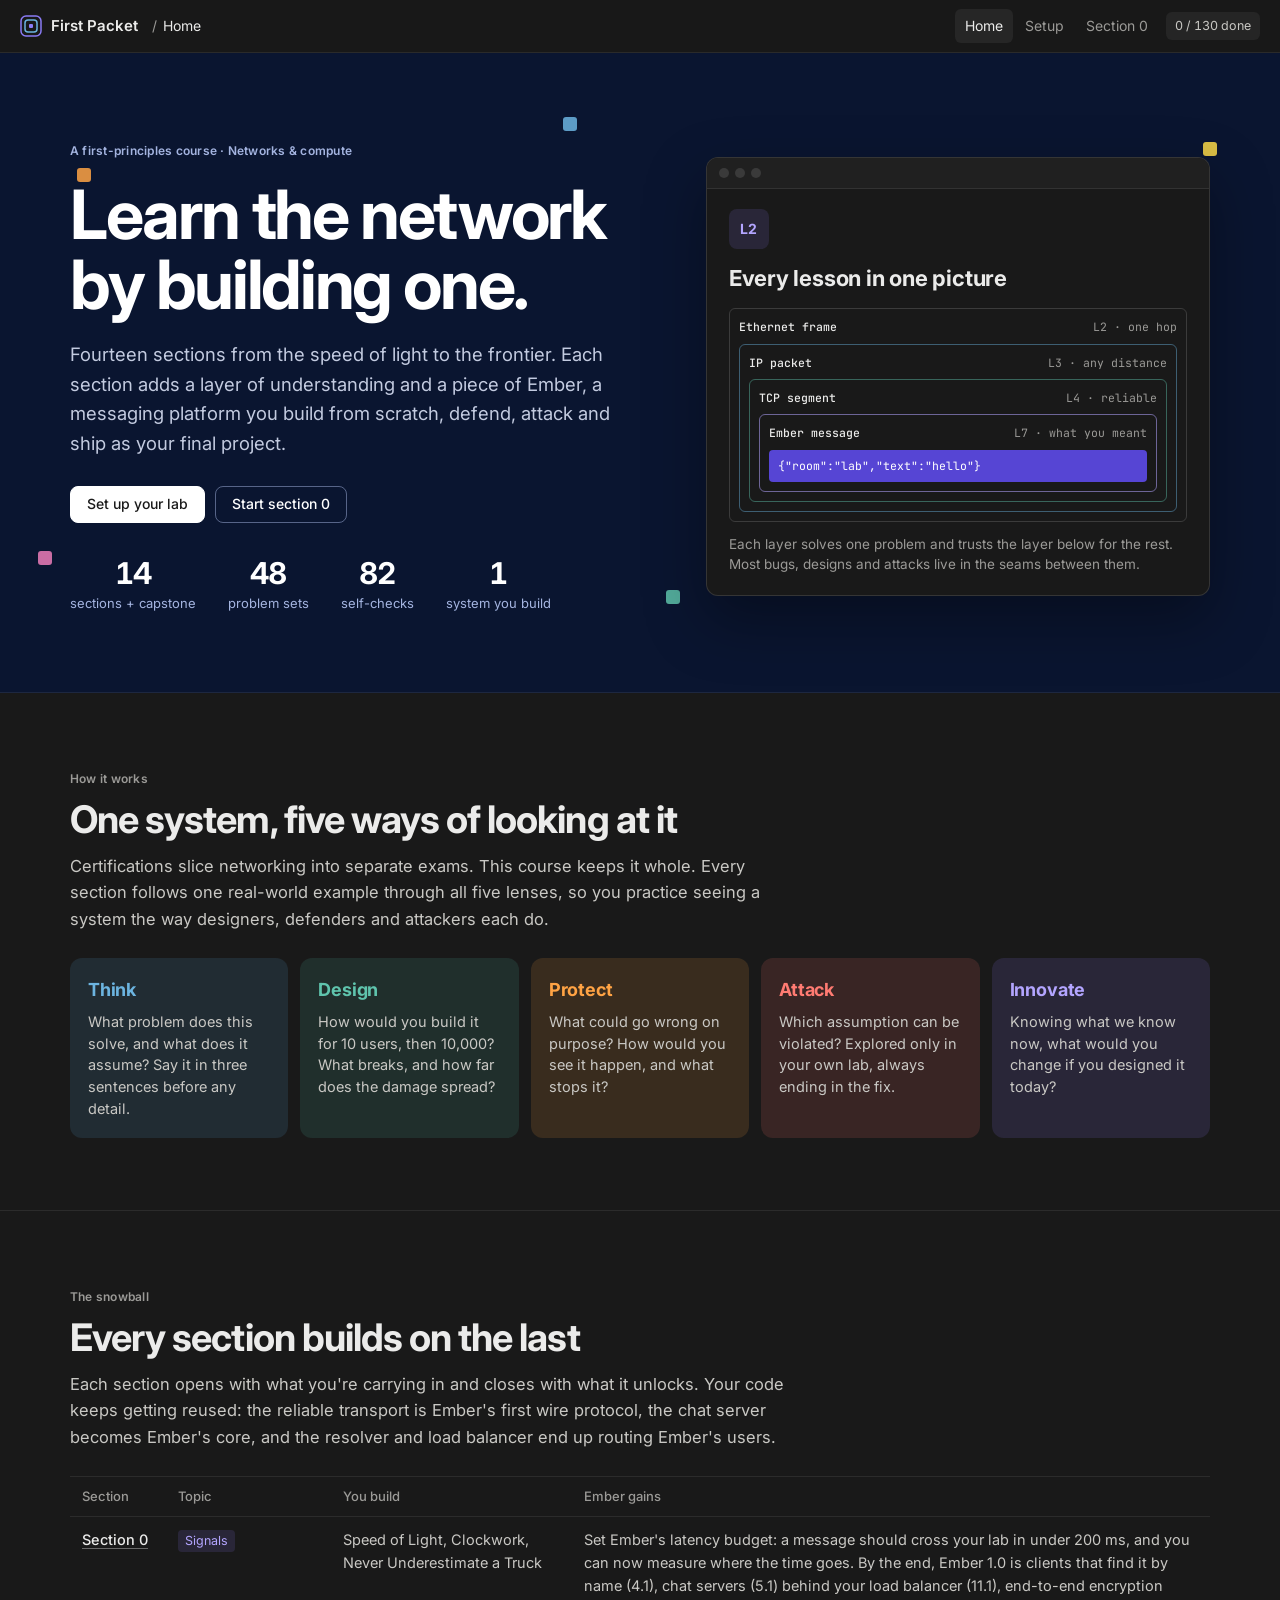
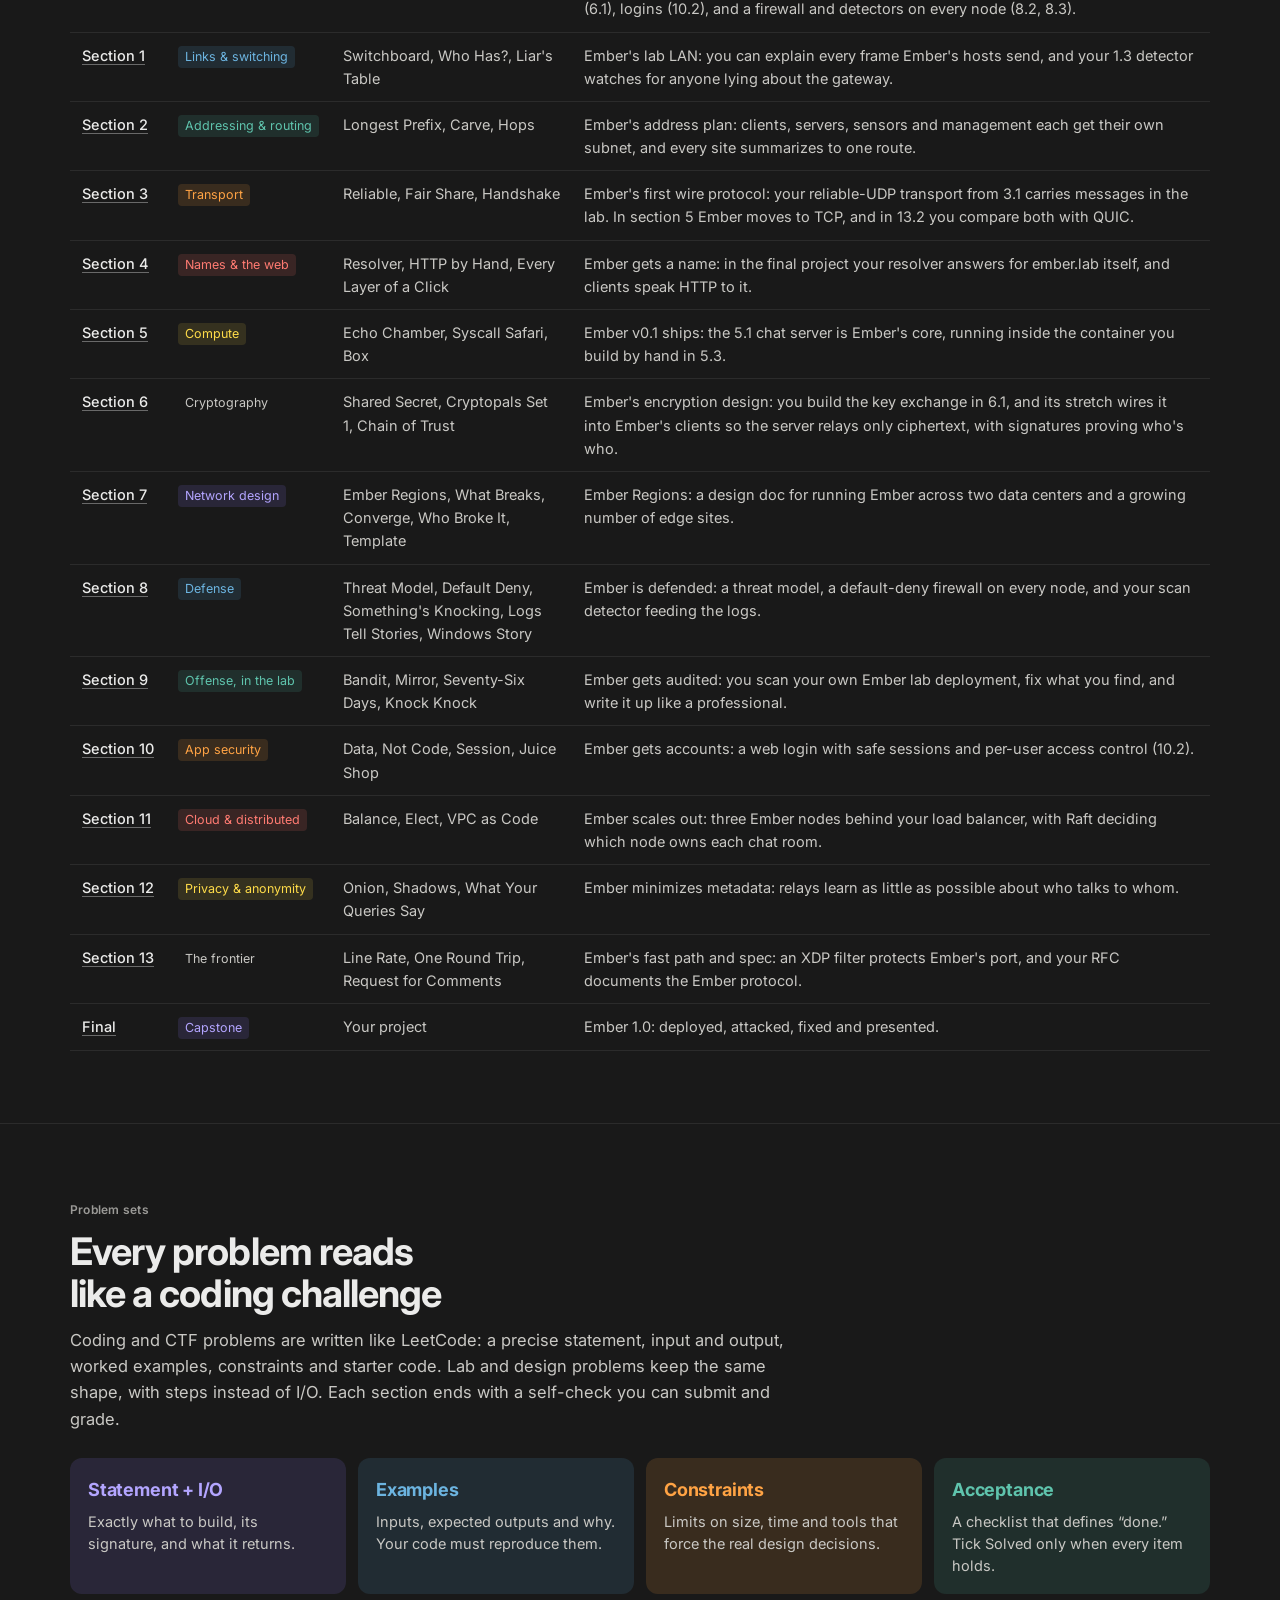
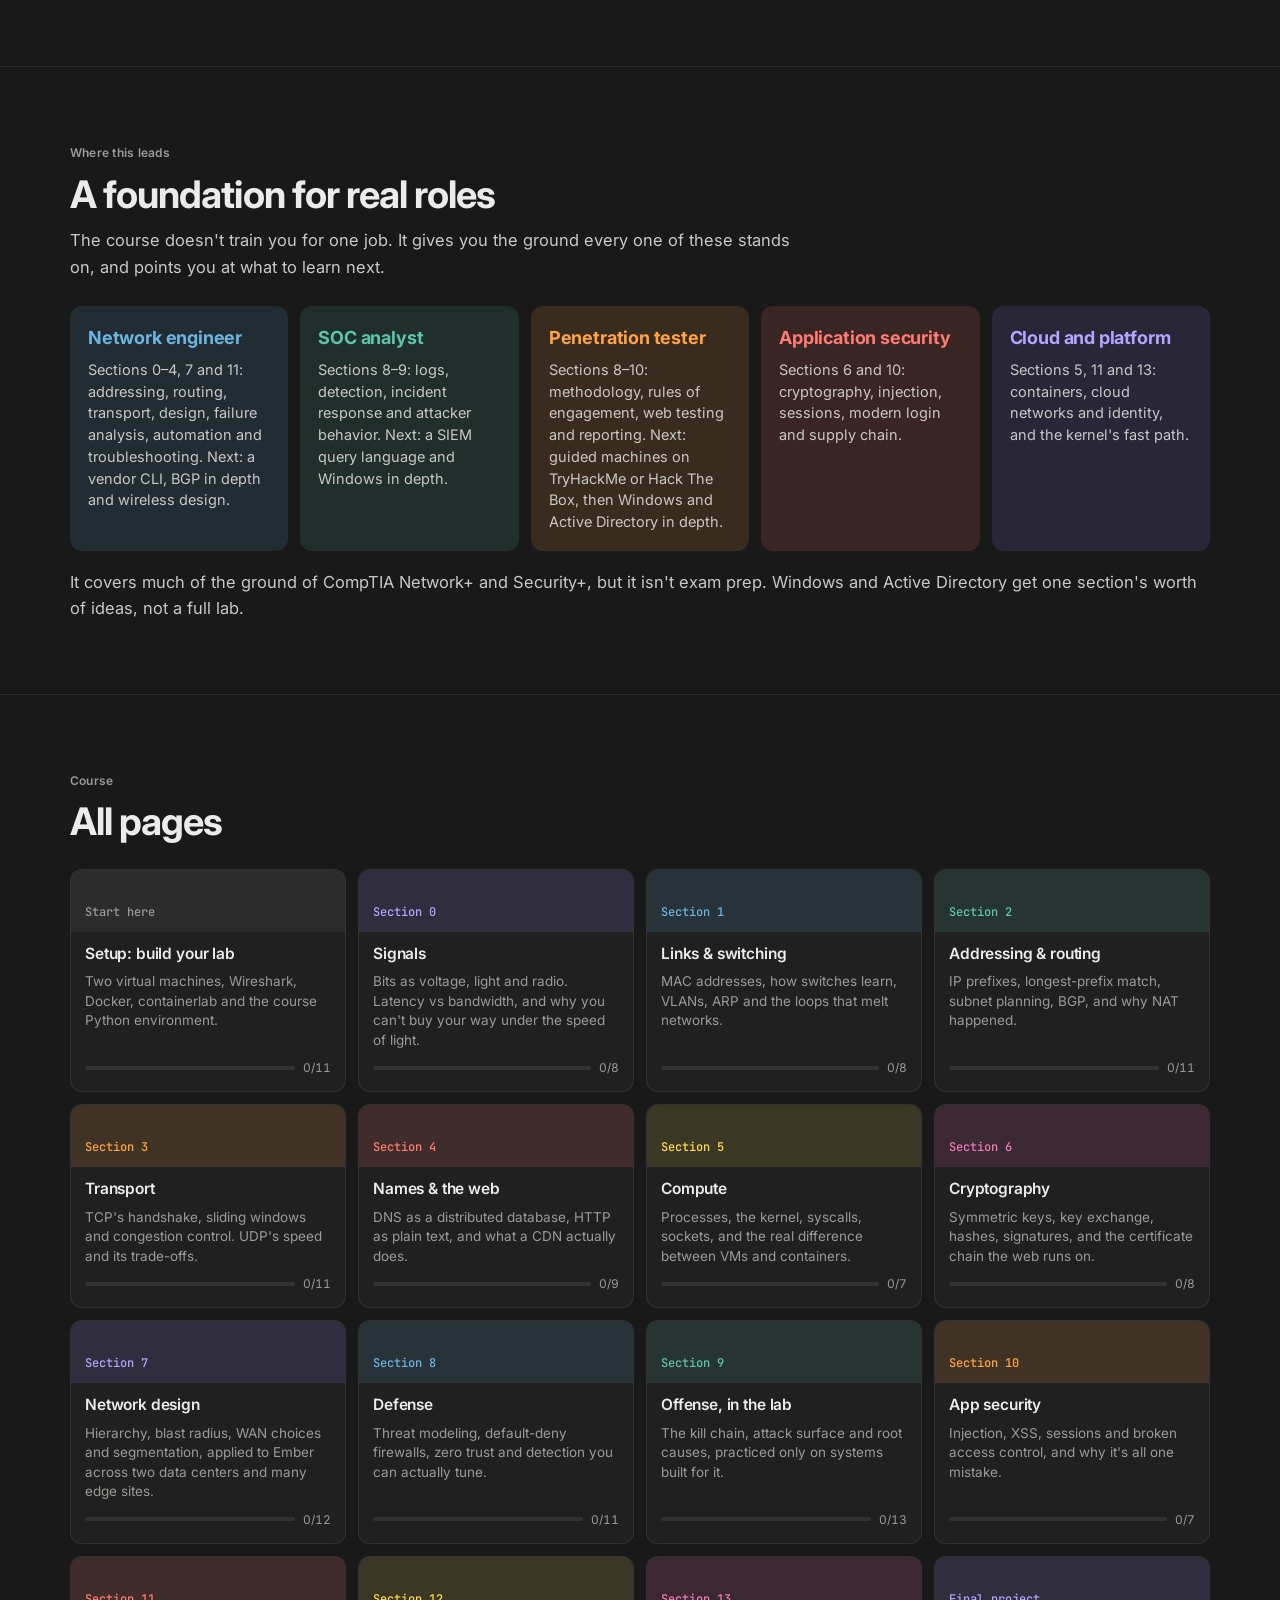
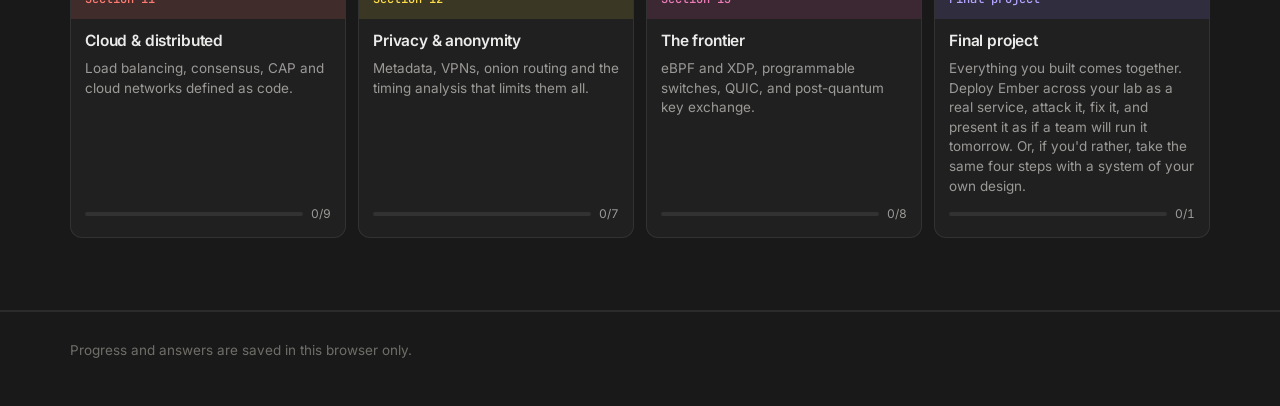
==== commit af3fec9e: "Round-two review fixes: runnable labs, network depth, test methodology Sections 0-6: runnable 3.1 an" ====
--- a/index.html
+++ b/index.html
@@ -571,7 +571,7 @@
   b+=T(360,226,'Eve sees p, g, A, B',{s:12.5,c:C.coralInk})+T(360,244,'but never a, b or s',{s:12,c:C.muted});
   return svgWrap(i,280,'Diffie-Hellman key exchange with small numbers: both sides compute shared secret 2 while an eavesdropper sees only public values',b);})()};
 
-DIAGRAMS.w7 = {cap:'Ember runs in two data centers that can each carry the full load. Every edge site has two paths, one to each data center, and every function gets its own segment, so a compromised sensor can\'t reach Ember\'s servers.', svg:(function(){var i='7',b='';
+DIAGRAMS.w7 = {cap:'Ember runs in two data centers that can each carry the full load, and every edge site has two paths, one to each. Each function gets its own segment, and traffic between segments must pass the site firewall, so a compromised sensor can’t reach Ember’s servers. As drawn, the single site router and site switch are still single points of failure for that site, and 7.2 asks what you’d change.', svg:(function(){var i='7',b='';
   b+=R(60,16,240,46)+T(180,36,'Data center A')+T(180,53,'Ember nodes + database',{s:11.5,c:C.muted});
   b+=R(420,16,240,46)+T(540,36,'Data center B')+T(540,53,'Ember nodes + replica',{s:11.5,c:C.muted});
   b+=L(300,39,418,39,i,{start:true})+T(360,31,'replication',{s:11.5,c:C.muted});
@@ -580,7 +580,7 @@
   b+=L(540,62,422,146,i,{start:true,coral:true,c:C.coral,dash:true})+T(488,106,'backup · LTE',{s:12,c:C.coralInk,a:'start'});
   b+=R(210,148,300,42)+T(360,174,'Site router / firewall');
   b+=L(360,190,360,213,i);
-  b+=R(260,216,200,38)+T(360,240,'Core switch');
+  b+=R(260,216,200,38)+T(360,240,'Site switch');
   var xs=[40,200,360,520],nm=['Ember servers','Operators','Sensors / IoT','Visitor Wi-Fi'];
   for(var k=0;k<4;k++){b+='<line x1="360" y1="254" x2="'+(xs[k]+70)+'" y2="291" stroke="'+C.line+'" stroke-width="1.5"/>';
     b+=(k==0?R(xs[k],292,140,36,{f:'rgba(139,124,246,.16)',st:C.coral}):R(xs[k],292,140,36))+T(xs[k]+70,315,nm[k],{c:k==0?C.coralInk:C.ink});}
@@ -659,7 +659,7 @@
 blurb:"Bits as voltage, light and radio. Latency vs bandwidth, and why you can't buy your way under the speed of light.",
 big:"Every network moves <b>bits</b> as changes in something physical: voltage, light, or radio waves. Two numbers describe any link. <b>Latency</b> is how long one bit takes to arrive, and it has a floor set by the speed of light. <b>Bandwidth</b> is how many bits fit through per second. You can buy more bandwidth. Latency only drops if you shorten the path or use a faster medium.",
 strip:{type:"shell", cmd:"ping -c 3 1.1.1.1", note:"round-trip time = physics + queues + processing"},
-terms:[["<code>ping</code>","A command that sends small ICMP echo requests to a host and times each reply. It reports round-trip time and packet loss, and <code>-c 3</code> stops after three."],["Round-trip time (RTT)","The time for a packet to reach its destination and for the reply to come back. On a symmetric path it’s twice the one-way delay."],["Ethernet (IEEE 802.3)","The standard for wired local networks, published by the IEEE as 802.3. It defines the cabling, the signaling and the frame format nearly every wired network uses."],["Mbps and Gbps","Megabits and gigabits per second, the units of link rate. 1 Mbps is 1,000,000 bits per second and 1 Gbps is 10⁹. A lowercase b means bits, and a byte is 8 bits."],["Optical fiber","A glass strand that carries bits as pulses of light. Light in fiber travels about 200,000 km/s, roughly two-thirds of its speed in a vacuum."],["Header","Fixed-format fields at the front of a frame or packet, such as addresses and lengths, that tell each device how to handle it. The data that follows is the payload."],["TCP","Transmission Control Protocol: the internet’s reliable transport. It numbers bytes, waits for acknowledgments, resends what’s lost and slows down under congestion."],["Checksum","A short value computed from the data and sent along with it. The receiver recomputes it, and a mismatch means bits changed in transit."],["CRC-32","A cyclic redundancy check: a 32-bit checksum computed by polynomial division over the data. It catches every single-bit error and every burst of 32 bits or fewer."],["FCS","Frame Check Sequence: the last 4 bytes of an Ethernet frame, holding the frame’s CRC-32. A receiver that computes a different value drops the frame."]],
+terms:[["<code>ping</code>","A command that sends small ICMP echo requests to a host and times each reply. It reports round-trip time and packet loss, and <code>-c 3</code> stops after three."],["Round-trip time (RTT)","The time for a packet to reach its destination and for the reply to come back. On a symmetric path it’s twice the one-way delay."],["Ethernet (IEEE 802.3)","The standard for wired local networks, published by the IEEE as 802.3. It defines the cabling, the signaling and the frame format nearly every wired network uses."],["Mbps and Gbps","Megabits and gigabits per second, the units of link rate. 1 Mbps is 1,000,000 bits per second and 1 Gbps is 10⁹. A lowercase b means bits, and a byte is 8 bits."],["Optical fiber","A glass strand that carries bits as pulses of light. Light in fiber travels about 200,000 km/s, roughly two-thirds of its speed in a vacuum."],["Header","Fixed-format fields at the front of a frame or packet, such as addresses and lengths, that tell each device how to handle it. The data that follows is the payload."],["TCP","Transmission Control Protocol: the internet’s reliable transport. It numbers bytes, waits for acknowledgments, resends what’s lost and slows down under congestion."],["Checksum","A short value computed from the data and sent along with it. The receiver recomputes it, and a mismatch means bits changed in transit."],["CRC-32","A cyclic redundancy check: a 32-bit checksum computed by polynomial division over the data. It catches every single-bit error and every burst of 32 bits or fewer."],["FCS","Frame Check Sequence: the last 4 bytes of an Ethernet frame, holding the frame’s CRC-32. A receiver that computes a different value drops the frame."],["Hexadecimal","Base-16 notation, using digits 0–9 and a–f. Each hex digit is 4 bits, so two digits make a byte. The prefix <code>0x</code> marks a hex number."],["Big-O","How running time grows with input size. O(n) means doubling the input roughly doubles the time, and O(n²) means it quadruples. Constraints use it to rule out slow approaches."]],
 ideas:[
 ["Encoding","Bits become signals by agreeing what a change means. Manchester encoding puts a transition in every bit, so the receiver never loses track of the clock.","A receiver samples the line at fixed intervals and decides what each sample means. If the signal stays flat through a long run of identical bits, the receiver’s clock drifts and it loses count. Manchester fixes this by splitting every bit into two halves with a transition in the middle. In IEEE 802.3, a 0 is high-then-low and a 1 is low-then-high, so the letter A (<code>01000001</code>) becomes 16 levels with an edge inside every bit. The price is bandwidth: 10 Mbps Ethernet signals at 20 million levels per second. You implement exactly this in 0.2, and the same idea, agreeing on what a change means, runs under every link Ember will use."],
 ["Latency has four parts","Propagation (distance), transmission (size ÷ bandwidth), queuing (waiting behind others) and processing (the device thinking). Learn to ask which one is slow.","Propagation is distance divided by signal speed, about 5 µs per km in fiber. Transmission is packet size divided by link rate: a 1,500-byte packet on a 1 Mbps link takes 12,000 bits ÷ 1,000,000 bits/s = 12 ms, but only 1.2 µs at 10 Gbps. Queuing is time spent behind other packets in a router’s buffer, and it swings wildly under load. Processing is the device reading headers and deciding, usually microseconds. A ping that should take 20 ms but takes 90 ms is almost never a propagation problem. In 0.1 you name which part explains each city’s gap, and the same habit tells you where Ember’s 200 ms budget goes."],
@@ -669,13 +669,13 @@
 {id:"0.1", title:"Speed of Light", lang:"Python",
 problem:"Write a function that returns the theoretical minimum round-trip time for a one-way fiber distance. Then measure real pings to five cities and explain the gap.",
 input:"<code>distance_km</code>: one-way path length in kilometers (float).", output:"Minimum round-trip time in milliseconds, rounded to 1 decimal.",
-examples:[{i:"distance_km = 10000", o:"100.0", why:"2 × 10,000 km ÷ 200,000 km/s = 0.1 s = 100 ms."},{i:"distance_km = 640", o:"6.4", why:"Detroit to Chicago is a few hundred km by road, but fiber paths are longer than straight lines."}],
+examples:[{i:"distance_km = 10000", o:"100.0", why:"2 × 10,000 km ÷ 200,000 km/s = 0.1 s = 100 ms."},{i:"distance_km = 640", o:"6.4", why:"2 × 640 km ÷ 200,000 km/s = 0.0064 s = 6.4 ms. Detroit to Chicago is about 380 km in a straight line, but fiber follows roads and rail, so real paths run longer."}],
 constraints:["0 < distance_km ≤ 40,000","Light in fiber travels at about 200,000 km/s (two-thirds of c)"],
 starter:`def min_rtt_ms(distance_km: float) -> float:
     """Theoretical minimum round-trip time over fiber, in ms."""
     # TODO
     ...`,
-hints:["Fiber's refractive index slows light to about two-thirds of its vacuum speed.","Round trip means the distance is traveled twice."],
+hints:["Fiber's refractive index slows light to about two-thirds of its vacuum speed.","Round trip means the distance is traveled twice.","To ping a known city, use speed-test servers named after theirs, like <code>speedtest.tokyo2.linode.com</code>, <code>speedtest.london.linode.com</code> or <code>speedtest.singapore.linode.com</code>. Get the straight-line distance from your city with any great-circle distance calculator."],
 accept:["Your function returns the example outputs exactly","A table of 5 cities: straight-line distance, theoretical RTT, measured RTT","One sentence per city explaining the gap using the four parts of latency"],
 stretch:["Compute each city's “path inflation” (measured ÷ theoretical) and explain which cities are worst and why."]},
 {id:"0.2", title:"Clockwork", lang:"Python",
@@ -694,8 +694,8 @@
     msg = os.urandom(1000)
     assert decode(encode(msg)) == msg
     print("round trip ok")`,
-hints:["Loop over bytes, then over bit positions 7 down to 0 using (byte >> i) & 1.","For error detection, append one checksum byte (the sum of all bytes mod 256) before encoding and verify it after decoding."],
-accept:["Round trip holds for 1,000 random byte strings","Invalid level pairs raise ValueError","Invert random level pairs (10↔01), which the pair check can’t see: your checksum catches every message with one inverted pair, and for messages with several you report the fraction caught and explain why CRC-32 does better"],
+hints:["Loop over bytes, then over bit positions 7 down to 0 using (byte >> i) & 1.","<code>&gt;&gt;</code> shifts bits right and <code>&amp; 1</code> keeps only the last bit, so <code>(0x41 &gt;&gt; 6) &amp; 1</code> is 1: the second bit of <code>01000001</code>.","For error detection, append one checksum byte (the sum of all bytes mod 256) before encoding and verify it after decoding."],
+accept:["Round trip holds for 1,000 random byte strings","Invalid level pairs raise ValueError","Invert random level pairs (turn 1,0 into 0,1 or back). The result is still a valid pair, so the pair check can’t see it: your checksum catches every message with one inverted pair, and for messages with several you report the fraction caught and explain why CRC-32 does better"],
 stretch:["Replace the checksum with a CRC-32 you write yourself, and assert it matches zlib.crc32."]},
 {id:"0.3", title:"Never Underestimate a Truck", lang:"Any",
 problem:"You must move 500 TB from Detroit to Chicago (about 450 km). Compare a 10 Gbps link with a truck of drives averaging 75 km/h. Write a function that returns the hours for each and the truck's effective bandwidth in Gbps.",
@@ -718,13 +718,13 @@
 blurb:"MAC addresses, how switches learn, VLANs, ARP and the loops that melt networks.",
 big:"Layer 2 delivers a <b>frame</b> to a neighbor on the same link, using <b>MAC addresses</b> burned into each network card. A <b>switch</b> learns which MAC lives on which port by watching source addresses, then forwards only where needed. It works by trusting everyone on the wire, which is both why it's simple and why it can be abused.",
 strip:{type:"wire", cells:[["Dst MAC","6 bytes",2],["Src MAC","6 bytes",2],["802.1Q tag","4 · optional",1.4],["EtherType","2 bytes",1.2],["Payload","46–1500 bytes (MTU)",5],["FCS","4 · CRC",1]], cap:"Ethernet II frame · EtherType 0x0800 = IPv4, 0x0806 = ARP, 0x86DD = IPv6"},
-terms:[["VLAN","Virtual LAN: a separate broadcast domain carved out of shared switches. Hosts in different VLANs can’t exchange frames directly, so traffic between them must pass through a router."],["802.1Q tag","A 4-byte field a switch inserts into an Ethernet frame on a trunk link. Its 12-bit VLAN ID tells the next switch which VLAN the frame belongs to."],["EtherType","A 2-byte field naming what the frame’s payload holds, so the receiver knows which protocol to hand it to, such as <code>0x0800</code> for IPv4 or <code>0x86DD</code> for IPv6."],["Hexadecimal","Base-16 notation, using digits 0–9 and a–f. Each hex digit is 4 bits, so two digits make a byte. The prefix <code>0x</code> marks a hex number."],["MTU","Maximum transmission unit: the largest payload a link carries in one frame. A packet bigger than the next link’s MTU must be split into fragments or dropped."],["IP address","A logical address that identifies a host across networks: 32 bits in IPv4, written as four numbers like <code>10.0.0.1</code>. Routers forward by it, and switches ignore it."],["Subnet","A block of IP addresses that share the same leading bits and sit on one link or VLAN. Hosts in the same subnet reach each other directly, without a router."],["Default gateway","The router a host sends traffic to whenever the destination is outside its own subnet. Every host is configured with its address."],["DHCP","Dynamic Host Configuration Protocol: a server hands each joining host its IP address, gateway and DNS server. DHCP snooping lets switches drop DHCP answers from ports with no legitimate server."],["Wireshark","A packet analyzer that captures traffic and decodes every field of every layer. Display filters such as <code>arp</code> narrow the view to what you’re studying."],["802.1X","Port-based access control: a device must log in, usually through EAP to a RADIUS server, before a switch port or Wi-Fi network passes its traffic. Each user gets their own credentials."]],
+terms:[["VLAN","Virtual LAN: a separate broadcast domain carved out of shared switches. Hosts in different VLANs can’t exchange frames directly, so traffic between them must pass through a router."],["802.1Q tag","A 4-byte field a switch inserts into an Ethernet frame on a trunk link. Its 12-bit VLAN ID tells the next switch which VLAN the frame belongs to."],["EtherType","A 2-byte field naming what the frame’s payload holds, so the receiver knows which protocol to hand it to, such as <code>0x0800</code> for IPv4 or <code>0x86DD</code> for IPv6."],["MTU","Maximum transmission unit: the largest payload a link carries in one frame. A packet bigger than the next link’s MTU must be split into fragments or dropped."],["IP address","A logical address that identifies a host across networks: 32 bits in IPv4, written as four numbers like <code>10.0.0.1</code>. Routers forward by it, and switches ignore it."],["Subnet","A block of IP addresses that share the same leading bits and sit on one link or VLAN. Hosts in the same subnet reach each other directly, without a router."],["Default gateway","The router a host sends traffic to whenever the destination is outside its own subnet. Every host is configured with its address."],["DHCP","Dynamic Host Configuration Protocol: a server hands each joining host its IP address, gateway and DNS server. DHCP snooping lets switches drop DHCP answers from ports with no legitimate server."],["Wireshark","A packet analyzer that captures traffic and decodes every field of every layer. Display filters such as <code>arp</code> narrow the view to what you’re studying."],["802.1X","Port-based access control: a device must log in, usually through EAP to a RADIUS server, before a switch port or Wi-Fi network passes its traffic. Each user gets their own credentials."],["MAC address","A 48-bit hardware address on each network card, written as six hex pairs like <code>3c:22:fb:1a:09:7e</code>. It only matters on the local link, because each router builds a new frame for the next hop."],["Frame","One unit of data on a link: a layer 2 header with MAC addresses, then the payload, then a checksum. A switch reads the frame’s header and never looks inside at IP."],["Unicast, broadcast and broadcast domain","Unicast goes to one MAC address, and broadcast (<code>ff:ff:ff:ff:ff:ff</code>) goes to every device on the link. A broadcast domain is the set of devices one broadcast reaches. Routers and VLAN boundaries end it."],["Switch port","A physical socket on a switch that a cable plugs into, numbered 1, 2, 3 and so on. It isn’t a TCP or UDP port, the number that names a program in section 3."],["Native VLAN","The one VLAN a trunk carries without a tag. If hosts use it, an attacker on it can double-tag frames to reach another VLAN, so set the native VLAN to an unused one."]],
 ideas:[
 ["MAC learning","The switch sees a frame from MAC X on port 3 and writes “X is on 3.” Unknown destination? It floods the frame out every other port. Entries age out so moved devices get relearned.","The switch keeps a table mapping MAC addresses to ports, often called the CAM or MAC table. Each arriving frame teaches it one fact: the source MAC lives on the port the frame came in on. Then it looks up the destination. A hit sends the frame out one port. A miss, or the broadcast address <code>ff:ff:ff:ff:ff:ff</code>, floods it everywhere else. Entries commonly expire after 300 seconds, so a monitor that moves from one hospital ward’s wall jack to another gets relearned. The table is finite, which is why a lab MAC-flooding attack can force a switch to flood everything, and why port security caps MACs per port. You build this switch in 1.1, aging included."],
 ["ARP","Hosts know IP addresses but frames need MACs. ARP broadcasts “who has 10.0.0.1?” and believes whoever answers. There is no authentication.","When a host wants to reach <code>10.0.0.1</code> on its own subnet, it broadcasts an ARP request (EtherType <code>0x0806</code>) asking who owns that address. The owner replies by unicast, and the asker caches the answer for seconds to minutes, depending on the OS. Run <code>ip neigh</code> to see the cache. Nothing in a reply proves it’s genuine, and many hosts accept replies they never asked for. That’s how ARP spoofing in a lab puts an attacker between a host and its gateway. The fix lives in the switch: dynamic ARP inspection checks replies against DHCP snooping records. You watch the exchange in 1.2 and detect the lie in 1.3."],
 ["VLANs","One physical switch, many logical ones. An 802.1Q tag marks which VLAN a frame belongs to. Trunk ports carry many VLANs, access ports carry one.","A VLAN is a separate broadcast domain on shared hardware. On a trunk link, the switch inserts a 4-byte 802.1Q tag between the source MAC and the EtherType. Twelve bits of that tag carry the VLAN ID, giving 4,094 usable VLANs, since 0 and 4095 are reserved. Access ports strip the tag, so end devices never see it. A frame on VLAN 20 can’t reach VLAN 30 without passing through a router. A hospital might put infusion pumps, staff laptops and guest Wi-Fi on separate VLANs, so a compromised guest phone can’t even ARP for a pump. Ember’s section 2 address plan gives each role its own subnet, usually backed by its own VLAN."],
 ["Loops and STP","Ethernet has no time-to-live, so a loop lets a broadcast circle forever and melts the network. Spanning Tree blocks redundant links until they're needed.","Switches flood broadcasts out every port, and nothing in an Ethernet header counts hops. With two paths between switches, one broadcast comes back around, gets flooded again, and multiplies on every lap until links and switch CPUs saturate. That’s a broadcast storm. Spanning Tree Protocol (802.1D) elects a root bridge, computes one loop-free tree, and puts redundant ports into a blocking state. If an active link fails, a blocked one takes over. Classic STP takes 30 to 50 seconds to converge, while Rapid STP (802.1w) usually takes a few seconds or less. One patch cable joining two wall jacks can start a storm. The 1.1 stretch lets you count the copies yourself."],
-["Wi-Fi","Wi-Fi (802.11) carries the same MAC-addressed frames as Ethernet, over a shared radio anyone nearby can hear. Security comes from WPA2 or WPA3 encrypting each client’s frames.","An access point bridges radio clients onto the wired LAN, so ARP, DHCP and VLANs work as before. Anyone in range can record the frames, so WPA2 and WPA3 encrypt each client’s traffic with keys set up in a handshake. With WPA2-Personal, an eavesdropper who captures that handshake can test password guesses offline, hundreds of thousands per second on one GPU, so a short passphrase falls. WPA3’s SAE exchange removes that offline attack, and enterprises use 802.1X so each user has their own login. Encryption doesn’t prove which access point you joined: an evil twin broadcasts a familiar network name. That’s why visitor Wi-Fi gets client isolation and its own range in Ember’s section 2 address plan."]],
+["Wi-Fi","Wi-Fi (802.11) uses Ethernet’s MAC addresses in its own frame format, over a shared radio anyone nearby can hear. Security comes from WPA2 or WPA3 encrypting each client’s frames.","An access point translates between 802.11 and Ethernet frames, bridging radio clients onto the wired LAN, so ARP, DHCP and VLANs still work. Anyone in range can record the frames, so WPA2 and WPA3 encrypt each client’s traffic with keys set up in a handshake. With WPA2-Personal, an eavesdropper who captures that handshake can test password guesses offline, hundreds of thousands per second on one GPU, so a short passphrase falls. WPA3’s SAE exchange removes that offline attack, and enterprises use 802.1X so each user has their own login. Encryption doesn’t prove which access point you joined: an evil twin broadcasts a familiar network name. So visitor Wi-Fi gets client isolation and its own range in Ember’s section 2 plan."]],
 psets:[
 {id:"1.1", title:"Switchboard", lang:"Python",
 problem:"Implement a learning switch. <code>handle(frame, in_port, now)</code> returns the list of ports the frame should leave on. Learn the source MAC's port, forward to a known destination, flood unknown or broadcast destinations to every port except the one it came in on, and forget entries older than <code>aging_s</code> seconds.",
@@ -748,11 +748,11 @@
         ...`,
 hints:["Learn first, then look up. A frame can teach you about its own source before you decide where it goes.","An entry is valid only if now − last_seen ≤ aging_s."],
 accept:["All four examples pass in order","A frame whose destination is on its own input port returns []","You can explain in one sentence why the first frame to a new host is always flooded"],
-stretch:["Add VLANs. Each port has a VLAN ID and flooding stays inside the frame's VLAN.","Connect two switches in a loop, send one broadcast, and count how many copies exist after 10 steps."]},
+stretch:["Add VLANs. Each port has a VLAN ID and flooding stays inside the frame's VLAN.","Connect two switches with two cables, making a loop, then send one broadcast and count how many copies exist after 10 steps."]},
 {id:"1.2", title:"Who Has?", lang:"Wireshark",
 problem:"Watch ARP happen on your own network and explain every field.",
 constraints:["Capture only on your home network or your lab. Capturing on a work or school network needs permission first."],
-task:["Clear your ARP cache: <code>sudo ip neigh flush all</code> (Linux) or <code>arp -d *</code> (Windows, as admin).","Start a Wireshark capture with the display filter <code>arp</code>.","Ping your default gateway once.","Run <code>ip neigh</code> and compare with before."],
+task:["Find your default gateway with <code>ip route</code>: it’s the address after <code>default via</code> (in a VirtualBox NAT VM, usually <code>10.0.2.2</code>; on Windows, <code>ipconfig</code> lists it). Capture on the interface named in that same line.","Clear your ARP cache: <code>sudo ip neigh flush all</code> (Linux) or <code>arp -d *</code> (Windows, as admin).","Start a Wireshark capture with the display filter <code>arp</code>.","Ping your default gateway once.","Run <code>ip neigh</code> and compare with before."],
 accept:["A screenshot of the request and the reply with each field labeled","You explain why the request goes to ff:ff:ff:ff:ff:ff and the reply is unicast","You explain what would happen if a second device also answered"]},
 {id:"1.3", title:"Liar's Table", lang:"Python + scapy",
 problem:"Write a detector that flags when an IP address suddenly claims a different MAC address, the signature of ARP spoofing. First solve it on plain data, then run it on real captures.",
@@ -770,7 +770,7 @@
 # for p in rdpcap("arp.pcap"):
 #     if ARP in p and p[ARP].op == 2:   # is-at (reply)
 #         ...`,
-hints:["Run it on ARP captures from the Wireshark SampleCaptures page.","Legitimate changes happen too, like a replaced network card or a failover pair. Think about how to tell them apart."],
+hints:["Make your own test pcap, no network needed: <code>from scapy.all import Ether, ARP, wrpcap; wrpcap('arp.pcap', [Ether()/ARP(op=2, psrc='10.0.0.1', hwsrc='aa:aa:aa:aa:aa:aa'), Ether()/ARP(op=2, psrc='10.0.0.1', hwsrc='cc:cc:cc:cc:cc:cc')])</code> writes two replies in which 10.0.0.1 changes its MAC.","Then run it on ARP captures from the Wireshark SampleCaptures page.","Legitimate changes happen too, like a replaced network card or a failover pair. Think about how to tell them apart."],
 accept:["The example returns exactly one alert","It runs on a real pcap and prints readable alerts","One paragraph: which switch feature makes this attack fail at the port, and why your detector still adds value"]}],
 check:[
 {t:"choice", q:"A switch receives a frame for a destination MAC that isn't in its table. What does it do?", o:["Drops the frame","Sends it back out the port it arrived on","Floods it out every port except the one it arrived on","Sends an ARP request"], a:2, why:"Flooding guarantees delivery, and the reply teaches the switch where the destination lives."},
@@ -786,14 +786,16 @@
 blurb:"IP prefixes, longest-prefix match, subnet planning, BGP, and why NAT happened.",
 big:"Layer 2 only reaches neighbors. <b>IP</b> gives every host a hierarchical address, so routers can forward without knowing every host, only every <b>prefix</b>. Each router asks one question per packet: which entry in my table matches this destination most specifically? The internet is millions of routers asking that question independently.",
 strip:{type:"wire", cells:[["Ver","4 bits",.7],["IHL","4 bits",.7],["DSCP/ECN","8 bits",1],["Total len","16 bits",1.4],["ID + frag","32 bits",1.4],["TTL","8 bits",.8],["Protocol","8 bits",1],["Checksum","16 bits",1.2],["Src IP","32 bits",1.8],["Dst IP","32 bits",1.8]], cap:"IPv4 header · Protocol 6 = TCP, 17 = UDP, 1 = ICMP · TTL drops by 1 at each router"},
-terms:[["IHL","Internet Header Length: a 4-bit field giving the IPv4 header’s length in 32-bit words. The minimum, 5, means 20 bytes, and options can stretch it to 15, or 60 bytes."],["DSCP and ECN","DSCP (6 bits) marks a packet’s priority class so routers can queue it accordingly. ECN (2 bits) lets a congested router flag the packet instead of dropping it."],["Fragmentation","Splitting a packet too large for the next link’s MTU into smaller pieces. The ID field ties the pieces together, and flags and an offset tell the receiver how to reassemble them."],["UDP","User Datagram Protocol: sends independent messages with ports and a checksum, but no handshake, ordering or resending. Its IP protocol number is 17."],["ICMP","Internet Control Message Protocol: IP’s error and diagnostic messages, such as the echo request and reply behind <code>ping</code>. It rides directly inside IP as protocol 1."],["Next hop","The neighboring router a routing-table entry says to hand the packet to. Each router decides only one hop, and the next router looks the destination up again."],["Network and broadcast addresses","A subnet’s first address (host bits all 0) names the subnet itself, and its last (host bits all 1) reaches every host on it. Neither can be given to a host."],["Octet","One 8-bit byte of an IPv4 address. <code>10.40.12.7</code> has four octets, each 0 to 255."],["Private address ranges","IPv4 blocks reserved for internal networks and never routed on the public internet: <code>10.0.0.0/8</code>, <code>172.16.0.0/12</code> and <code>192.168.0.0/16</code>. Any organization may reuse them."],["Router Advertisement (RA)","An ICMPv6 message in which a router announces itself and the subnet’s prefix, so hosts can configure their addresses. Any host can send one, which is why switches use RA Guard."]],
+terms:[["IHL","Internet Header Length: a 4-bit field giving the IPv4 header’s length in 32-bit words. The minimum, 5, means 20 bytes, and options can stretch it to 15, or 60 bytes."],["DSCP and ECN","DSCP (6 bits) marks a packet’s priority class so routers can queue it accordingly. ECN (2 bits) lets a congested router flag the packet instead of dropping it."],["Fragmentation","Splitting a packet too large for the next link’s MTU into smaller pieces. The ID field ties the pieces together, and flags and an offset tell the receiver how to reassemble them."],["UDP","User Datagram Protocol: sends independent messages with ports and a checksum, but no handshake, ordering or resending. Its IP protocol number is 17."],["ICMP","Internet Control Message Protocol: IP’s error and diagnostic messages, such as the echo request and reply behind <code>ping</code>. It rides directly inside IP as protocol 1."],["Next hop","The neighboring router a routing-table entry says to hand the packet to. Each router decides only one hop, and the next router looks the destination up again."],["Network and broadcast addresses","A subnet’s first address (host bits all 0) names the subnet, and its last (all 1s) reaches every host on it, so hosts get neither. Point-to-point /31 links are the exception and use both."],["Octet","One 8-bit byte of an IPv4 address. <code>10.40.12.7</code> has four octets, each 0 to 255."],["Private address ranges","IPv4 blocks reserved for internal networks and never routed on the public internet: <code>10.0.0.0/8</code>, <code>172.16.0.0/12</code> and <code>192.168.0.0/16</code>. Any organization may reuse them."],["Router Advertisement (RA)","An ICMPv6 message in which a router announces itself and the subnet’s prefix, so hosts can configure their addresses. Any host can send one, which is why switches use RA Guard."],["Binary","Base 2: each digit is a bit. In an octet the bits are worth 128, 64, 32, 16, 8, 4, 2, 1 from left to right, so 200 is <code>11001000</code>: 128 + 64 + 8."],["Link-local address","An IPv6 address in <code>fe80::/10</code> that every interface creates for itself, valid only on its own link. Routers advertise from theirs, so it’s what a host uses as its IPv6 gateway."],["Carrier-grade NAT","NAT run by an ISP, putting many customers behind shared public addresses. It uses <code>100.64.0.0/10</code> (RFC 6598) toward customers, which is why traceroutes often show a 100.64.x.x hop."]],
 ideas:[
-["Prefixes and subnets","<code>10.40.12.0/24</code> means the first 24 bits are the network. A smaller number after the slash means a bigger network. Subnetting is choosing where to draw that line.","An IPv4 address is 32 bits. The prefix length says how many leading bits name the network, and the rest number hosts. A /24 leaves 8 host bits: 2⁸ = 256 addresses, minus the network and broadcast addresses, for 254 usable hosts. A /27 leaves 5 bits, so 32 addresses and 30 hosts. To find a network address, keep the prefix bits and zero the rest. For <code>10.40.77.130/22</code>, a /22 groups the third octet in blocks of 4, and 77 falls in the 76–79 block, so the network is <code>10.40.76.0</code>. In 2.2 you carve Ember’s <code>10.40.0.0/16</code> into one /24 per site, then slice each /24 by role."],
+["Prefixes and subnets","<code>10.40.12.0/24</code> means the first 24 bits are the network. A smaller number after the slash means a bigger network. Subnetting is choosing where to draw that line.","An IPv4 address is 32 bits. The prefix length says how many leading bits name the network, and the rest number hosts. A /24 leaves 8 host bits: 2⁸ = 256 addresses, minus the network and broadcast addresses, for 254 usable hosts. A /27 leaves 5 bits: 32 addresses, 30 hosts. To find a network address, keep the prefix bits and zero the rest. For prefixes from /17 to /24, the third octet moves in blocks of 2^(24 − prefix): 4 for a /22, 16 for a /20. In <code>10.40.77.130/22</code>, 77 falls in the 76–79 block, so the network is <code>10.40.76.0</code>. In 2.2 you carve Ember’s <code>10.40.0.0/16</code> into one /24 per site, then slice each /24 by role."],
 ["Longest prefix match","A /32 beats a /24, which beats a /0. The default route (<code>0.0.0.0/0</code>) is the answer of last resort.","A routing table often holds several entries that contain the same destination. The router picks the one with the most matching leading bits, because that’s the most specific information it has. With <code>10.0.0.0/8</code>, <code>10.40.0.0/16</code> and <code>10.40.12.0/24</code> installed, a packet to <code>10.40.12.7</code> takes the /24, and one to <code>10.40.99.1</code> falls back to the /16. A plain list has to check every entry. A binary trie walks at most 32 bits and remembers the last match it passed. Backbone routers do this in hardware for roughly a million IPv4 prefixes at line rate. You build both versions in 2.1, reusing the table idea from your 1.1 switch."],
 ["Routing protocols","Inside an organization, OSPF lets routers share a map and compute shortest paths. Between organizations, BGP shares policy rather than shortest paths, and runs on trust.","OSPF is a link-state protocol. Every router floods a description of its links to the others, so each holds the same map and runs Dijkstra’s shortest-path algorithm on it. BGP connects autonomous systems, each identified by a number (Cloudflare is AS13335). A BGP router announces which prefixes it can reach and the AS path to them, and every network applies its own policy about what to accept and prefer. By default, nobody checks those claims. In 2008 a false announcement for YouTube’s prefix took it offline worldwide for about two hours. RPKI now lets routers reject announcements from origins that aren’t authorized. Ember Regions in section 7 builds its WAN on these ideas."],
 ["TTL and ICMP","TTL kills a packet after N hops so loops can't last forever. The router that kills it sends back an ICMP message, which traceroute uses on purpose.","Every IPv4 header has an 8-bit TTL field, typically starting at 64 on Linux and 128 on Windows. Each router decrements it, and a router that brings it to zero drops the packet and returns an ICMP Time Exceeded message (type 11) to the sender. Traceroute sends probes with TTL 1, then 2, then 3, so each router along the path reveals itself in turn. A hop showing <code>* * *</code> usually means that router doesn’t answer ICMP or rate-limits it, not that the path is broken. You build this tool in 2.3 with scapy, and it becomes your first move when an Ember site goes unreachable."],
 ["NAT","IPv4 ran out of addresses, so NAT hides many private hosts behind one public address by rewriting ports. It broke end-to-end connectivity, a theme that keeps coming back.","A NAT router keeps a translation table. When <code>192.168.1.20:51000</code> opens a connection, the router rewrites the source to its public address and a free port, say <code>203.0.113.5:40001</code>, and remembers the mapping so replies can be rewritten back. One public IPv4 address can front thousands of private hosts this way. The catch is that nobody outside can start a connection inward, because no mapping exists until someone inside sends first. That’s why game consoles, video calls and peer-to-peer apps need tricks like hole punching. It’s also why Ember clients connect out to Ember’s servers instead of directly to each other."],
-["IPv6","128-bit addresses end the shortage: no NAT needed, no broadcast, new neighbor discovery. Same ideas, new details.","An IPv6 address is 128 bits, written as eight groups of four hex digits, like <code>2001:db8::1</code>, where <code>::</code> stands for one run of zero groups. An organization often gets a /48 and each LAN a /64, which leaves 2⁶⁴ addresses per subnet, enough for hosts to pick their own addresses (SLAAC). Neighbor Discovery over ICMPv6 replaces ARP, and multicast replaces broadcast. The base header is a fixed 40 bytes, and routers no longer fragment packets. Prefixes and longest-prefix match work exactly as in IPv4. So does the trust problem: Neighbor Discovery believes its neighbors just like ARP, so switches add RA Guard against rogue routers (like DHCP snooping) and ND inspection against forged neighbor answers (like ARP inspection)."]],
+["IPv6","128-bit addresses end the shortage: no NAT needed, no broadcast, new neighbor discovery. Same ideas, new details.","An IPv6 address is 128 bits, written as eight groups of four hex digits, like <code>2001:db8::1</code>, where <code>::</code> stands for one run of zero groups. An organization often gets a /48 and each LAN a /64, enough room for hosts to pick their own addresses (SLAAC). Networks that must record who holds which address use DHCPv6 instead. Every interface also gives itself a link-local address in <code>fe80::/10</code>, and routers advertise from theirs, so a host’s IPv6 gateway is a link-local address. Neighbor Discovery over ICMPv6 replaces ARP, multicast replaces broadcast, and routers never fragment. Longest-prefix match works as in IPv4, and so does the trust problem: switches add RA Guard against rogue routers and ND inspection against forged neighbor answers."],
+["Where routes come from","A router’s table mixes connected subnets, static routes and routes learned from protocols. When two sources offer the same prefix, administrative distance picks the most trusted one.","Put an address on an interface and its subnet appears as a connected route. A static route is one you type, such as <code>ip route 10.40.0.0/16 10.40.254.1</code> in FRR. Longest prefix match decides first. Administrative distance only breaks ties between sources of the same prefix, and lower wins: connected 0, static 1, eBGP 20, OSPF 110, iBGP 200 on FRR and Cisco. A floating static route is a backup with a distance above the protocol’s, say 250, used only if the learned route disappears. Summarization goes the other way: a site router advertises one /24 for its five subnets, so the core never hears about changes inside. Run <code>ip route</code> on lab to see a connected and a default route."],
+["DHCP and relays","A new host broadcasts for an address. Broadcasts stop at the router, so every routed subnet needs a relay that forwards the request to a central DHCP server.","A host with no address broadcasts a Discover. A server answers with an Offer, the host broadcasts a Request, and the server confirms with an Ack: DORA, over UDP ports 67 and 68. The lease carries the address, mask, gateway, DNS servers and lifetime. Broadcasts never cross a router, so each VLAN needs its own server or, more often, a relay on its gateway (Cisco’s <code>ip helper-address</code>). The relay unicasts the request to a central server and fills in the giaddr field with its interface address, telling the server which subnet’s pool to use. Lose that server or the path to it, and new devices across Ember’s 2.2 plan can’t join, while existing leases run until they expire."]],
 psets:[
 {id:"2.1", title:"Longest Prefix", lang:"Python",
 problem:"Implement a routing table that supports adding prefixes and looking up the next hop for an address using longest prefix match. Build a linear version first, then a binary trie, and benchmark them.",
@@ -818,11 +820,11 @@
 accept:["All three examples pass","The linear and trie versions agree on 100,000 random lookups","You report both timings and explain the speedup in big-O terms"],
 stretch:["Load a real BGP table snapshot from RouteViews. Report the number of prefixes and your lookup speed."]},
 {id:"2.2", title:"Carve", lang:"Spreadsheet or Markdown",
-problem:"Write the address plan for Ember's private network. Ember will eventually run in up to 200 sites (data centers and edge locations), all inside <code>10.40.0.0/16</code>. Every site needs these networks:",
-task:["Ember servers: up to 40 hosts","Operator workstations: up to 20","Sensors / IoT: up to 60 devices","Network management: up to 15 devices","Visitor Wi-Fi: up to 200 clients"],
-constraints:["Every site must summarize to exactly one route at the core","Site N's subnets must be derivable from N alone","Must fit 200 sites inside the /16","Warning: naively, the numbers don't fit. Decide what doesn't need to live in 10.40.0.0/16."],
-hints:["A /16 holds 256 /24s. If each site gets a /24, there's room for 200 sites and some to spare.","Visitor Wi-Fi only needs the internet, not Ember. Where else could those addresses come from?"],
-accept:["A table of every network with its prefix size and the reason for that size","A formula: site N → which /24, and which slice of it holds Ember's servers","A paragraph on visitor Wi-Fi, naming the security benefit of your choice"]},
+problem:"Write the address plan for Ember's private network. Ember will eventually run in up to 200 sites (data centers and edge locations), all inside <code>10.40.0.0/16</code>. Every site needs the first five networks below, and the plan as a whole needs the last two:",
+task:["Ember servers: up to 40 hosts","Operator workstations: up to 20","Sensors / IoT: up to 60 devices","Network management: up to 15 devices","Visitor Wi-Fi: up to 200 clients","Shared infrastructure, outside any site: router loopbacks (/32 each), point-to-point links (/31 each) and one central management network","IPv6: Ember’s <code>2001:db8:40::/48</code> (documentation space), split so site N gets a /56 and each role a /64"],
+constraints:["Every site must summarize to exactly one route at the core","Site N's subnets must be derivable from N alone","Must fit 200 sites inside the /16","Warning: naively, the numbers don't fit. Decide what doesn't need to live in 10.40.0.0/16.","Sites use <code>10.40.0.0/24</code> through <code>10.40.199.0/24</code>. Keep 10.40.200.0–10.40.255.255 for infrastructure: later sections put central management on <code>10.40.250.0/24</code>, and the section 7 router lab uses <code>10.40.254.0/24</code> for links and <code>10.40.255.0/24</code> for loopbacks."],
+hints:["First step: for each network, add 2 (network and broadcast), round up to a power of two, and convert. 40 hosts → 42 → 64 addresses → /26, because 64 = 2⁶ and 32 − 6 = 26. Size all five site networks before you lay anything out.","A /16 holds 256 /24s. If each site gets a /24, there's room for 200 sites and some to spare.","Visitor Wi-Fi only needs the internet, not Ember. Where else could those addresses come from?","What a good answer includes: every network’s size with its arithmetic (40 hosts → /26); one formula that turns N into every subnet at site N, IPv4 and IPv6, with a worked example for one site; the infrastructure ranges; and where visitor Wi-Fi lives and why."],
+accept:["A table of every network with its prefix size and the reason for that size","A formula: site N → which /24, and which slice of it holds Ember's servers","A paragraph on visitor Wi-Fi, naming the security benefit of your choice","Your formula also gives site N’s IPv6 /56, and you explain why a /48 split into /56s mirrors a /16 split into /24s"]},
 {id:"2.3", title:"Hops", lang:"Python + scapy (run as root)",
 problem:"Write your own traceroute. Send probes with TTL 1, 2, 3 and so on, and record which router answers each with ICMP Time Exceeded, until the destination answers or you reach the hop limit.",
 input:"<code>traceroute(dst: str, max_hops: int = 30)</code>", output:"A list of (ttl, router_ip or None, rtt_ms or None).",
@@ -838,14 +840,17 @@
         reply = sr1(IP(dst=dst, ttl=ttl) / ICMP(), timeout=2, verbose=0)
         ...
     return hops`,
-hints:["ICMP type 11 is Time Exceeded. Type 0 is Echo Reply, meaning you reached the destination."],
+hints:["ICMP type 11 is Time Exceeded. Type 0 is Echo Reply, meaning you reached the destination.","Linux <code>traceroute</code> sends UDP probes by default and Windows <code>tracert</code> sends ICMP, so firewalls may treat them differently. <code>traceroute -I</code> uses ICMP, like yours, so compare against that."],
 accept:["Your output matches the system traceroute's hop list for three distant sites","You explain at least one hop that shows * * *"]}],
 check:[
 {t:"num", q:"How many usable host addresses are in a /26?", a:62, tol:0, unit:"hosts", why:"2⁶ = 64 addresses, minus the network and broadcast addresses."},
 {t:"text", q:"What's the network address of 172.16.45.200/20?", acc:["172.16.32.0"], why:"A /20 groups the third octet in blocks of 16. 45 falls in the 32–47 block."},
 {t:"choice", q:"A router has 10.40.0.0/16, 10.40.12.0/24, 10.40.12.128/25 and 0.0.0.0/0. Which route does 10.40.12.200 use?", o:["0.0.0.0/0","10.40.0.0/16","10.40.12.0/24","10.40.12.128/25"], a:3, why:"200 ≥ 128, so the /25 matches, and it's the longest."},
 {t:"num", q:"If every site gets its own /24, how many sites fit in 10.40.0.0/16?", a:256, tol:0, unit:"sites", why:"2^(24−16) = 256."},
-{t:"explain", q:"Why does it matter that each site summarizes to a single route?", model:"The core only needs one route per site instead of one per subnet, so tables stay small and lookups fast. A change inside a site doesn't ripple out to every router. Troubleshooting gets easier too, because the address tells you which site you're looking at."}],
+{t:"explain", q:"Why does it matter that each site summarizes to a single route?", model:"The core only needs one route per site instead of one per subnet, so tables stay small and lookups fast. A change inside a site doesn't ripple out to every router. Troubleshooting gets easier too, because the address tells you which site you're looking at."},
+{t:"choice", q:"A firewall admin blocks all ICMPv6 “for security.” What breaks?", o:["Nothing important","Only ping","Neighbor Discovery, Router Advertisements and Path MTU Discovery, so IPv6 stops working or large packets vanish","Only DNS over IPv6"], a:2, why:"IPv6 runs address resolution, router discovery and path MTU discovery over ICMPv6. RFC 4890 lists which types a firewall should allow."},
+{t:"choice", q:"Hosts in a new VLAN at an edge site get no DHCP address, while other VLANs at the same site work. The DHCP server is in a data center. Most likely cause?", o:["The DHCP server is down","The new VLAN’s gateway has no DHCP relay configured","The hosts have the wrong DNS server","Spanning Tree is blocking the server"], a:1, why:"The Discover is a broadcast and stops at the router. Without a relay on that VLAN’s gateway, the request never reaches the server. Other VLANs working rules out the server."},
+{t:"choice", q:"A router learns 10.40.12.0/24 from OSPF (distance 110) and also has a static route to 10.40.12.0/24 with distance 250. Which does it use while OSPF is healthy?", o:["The static route, because static always wins","The OSPF route, because 110 is lower than 250","Both, load-balanced","Neither, because the conflict disables the prefix"], a:1, why:"It’s a floating static route: unused until the OSPF route disappears, then it takes over."}],
 reads:[["RouteViews","https://www.routeviews.org/"],["RPKI documentation","https://rpki.readthedocs.io/"]]
 });
 
@@ -854,20 +859,24 @@
 blurb:"TCP's handshake, sliding windows and congestion control. UDP's speed and its trade-offs.",
 big:"IP drops, reorders and duplicates packets and makes no promises. <b>TCP</b> builds a reliable, ordered byte stream on top by numbering every byte, acknowledging what arrives and resending what doesn't. It also slows down when the network is congested, which is what keeps the internet from collapsing. <b>UDP</b> skips all of that for speed.",
 strip:{type:"wire", cells:[["Src port","16 bits",1.2],["Dst port","16 bits",1.2],["Sequence #","32 bits",2],["Ack #","32 bits",2],["Flags","SYN ACK FIN RST",1.6],["Window","16 bits",1.2],["Checksum","16 bits",1.2]], cap:"TCP header (simplified) · the window field is the receiver saying “this much, no more”"},
-terms:[["Sequence number","The stream position of the first data byte in a TCP segment (TCP’s name for one packet’s worth of data). The receiver uses it to reorder data and spot gaps."],["Acknowledgment number","The next byte the receiver expects, sent back to the sender. Ack 5001 means every byte numbered below 5001 has arrived."],["TCP flags","One-bit switches in the header. SYN opens a connection, ACK says the ack number is valid, FIN closes one side politely, and RST aborts the connection at once."],["TLS and HTTPS","Transport Layer Security encrypts and authenticates a connection, so the bytes can’t be read or changed in transit. HTTPS is HTTP carried over TLS, normally on port 443."],["Loopback address","<code>127.0.0.1</code>, an address that never leaves the machine. Packets sent to it go straight back up the local stack, so programs on one computer can test against each other."],["QUIC","A transport protocol built on UDP that combines TCP-style reliability with TLS 1.3 encryption, so a new connection is ready after one round trip. HTTP/3 runs over it."],["Throughput","The data actually delivered per second, as measured at the receiver. Loss, waiting for ACKs and header overhead keep it below the link’s bandwidth."],["Retransmission timeout","How long a sender waits for an ACK before resending. Too short and it floods the path with duplicates. Too long and every loss stalls the transfer."],["<code>curl</code>","A command-line tool that sends an HTTP (or other protocol) request and prints the response. <code>-s</code> silences its progress output."],["Jitter","Variation in delay from one packet to the next. Voice and video play out at a steady pace, so a packet that arrives too late is as bad as one that’s lost."]],
+terms:[["Sequence number","The stream position of the first data byte in a TCP segment (TCP’s name for one packet’s worth of data). The receiver uses it to reorder data and spot gaps."],["Acknowledgment number","The next byte the receiver expects, sent back to the sender. Ack 5001 means every byte numbered below 5001 has arrived."],["TCP flags","One-bit switches in the header. SYN opens a connection, ACK says the ack number is valid, FIN closes one side politely, and RST aborts the connection at once."],["TLS and HTTPS","Transport Layer Security encrypts and authenticates a connection, so the bytes can’t be read or changed in transit. HTTPS is HTTP carried over TLS, normally on port 443."],["Loopback address","<code>127.0.0.1</code>, an address that never leaves the machine. Packets sent to it go straight back up the local stack, so programs on one computer can test against each other."],["QUIC","A transport protocol built on UDP that combines TCP-style reliability with TLS 1.3 encryption, so a new connection is ready after one round trip. HTTP/3 runs over it."],["Throughput","The data actually delivered per second, as measured at the receiver. Loss, waiting for ACKs and header overhead keep it below the link’s bandwidth."],["Retransmission timeout","How long a sender waits for an ACK before resending. Too short and it floods the path with duplicates. Too long and every loss stalls the transfer."],["<code>curl</code>","A command-line tool that sends an HTTP (or other protocol) request and prints the response. <code>-s</code> silences its progress output."],["Jitter","Variation in delay from one packet to the next. Voice and video play out at a steady pace, so a packet that arrives too late is as bad as one that’s lost."],["Cumulative ACK","An acknowledgment that means “I have every packet up to and including N.” One ACK confirms many packets, and a lost ACK is covered by the next one."],["Go-back-N","A resend rule: on timeout, the sender resends every packet after the last acknowledged one. It’s wasteful under heavy loss, but simple and always correct."],["<code>struct.pack</code>","Python’s way to turn numbers into fixed-size bytes. <code>!IIB</code> means network byte order, two 4-byte unsigned ints, then one 1-byte int: 9 bytes in all. <code>struct.unpack</code> reverses it."],["MSS","Maximum segment size: the largest TCP payload a host will accept in one segment, announced in its SYN. On a 1,500-byte MTU path with no options it’s 1,460 bytes."]],
 ideas:[
 ["Ports","IP finds the host, a port finds the program. A connection is identified by five values: protocol, source IP and port, destination IP and port.","A port is a 16-bit number, so 0 to 65,535. Servers listen on well-known ports (DNS on 53, HTTPS on 443), and clients get a temporary ephemeral port from the OS, by default between 32768 and 60999 on Linux. The kernel uses the five-tuple to hand each arriving segment to the right socket. Two browser tabs talking to the same server on 443 differ only in their source ports, and that’s enough to keep them apart. Firewalls and NAT tables key on the same five values. Your 3.1 transport runs over UDP, so the proxy, sender and receiver share one loopback address and are told apart by port alone."],
 ["The handshake","SYN, SYN-ACK, ACK. Both sides pick a starting sequence number and confirm the other's. It costs one round trip before any data moves.","The client sends a SYN with a random initial sequence number, say 4000. The server replies SYN-ACK with its own number, say 9000, and ack 4001, because a SYN consumes one sequence number. The client answers ACK 9001, and data can flow. Random starting numbers make it hard for an off-path attacker to inject fake segments. On a 100 ms path the handshake alone costs 100 ms before the first byte of a request, and TLS 1.3 adds another round trip on top. That’s a real slice of Ember’s 200 ms budget, and it’s why QUIC, which you compare with your own protocol in section 13, combines the two."],
 ["Sliding window","Waiting for each ACK wastes the pipe. Instead, keep a window of unacknowledged data in flight, sized to the bandwidth-delay product from section 0.","With stop-and-wait, the sender transmits one packet and idles until its ACK returns. On a 40 ms path with 1,200-byte packets, that caps you at 1,200 ÷ 0.04 = 30,000 bytes per second, however fast the link is. A sliding window lets N packets be unacknowledged at once, and each ACK slides the window forward to free room for another. To fill a 1 Gbps link at 30 ms, the window must hold 10⁹ × 0.03 = 30 million bits, or 3.75 MB. TCP’s 16-bit window field tops out at 64 KB, so a window-scale option multiplies it for fast, long paths. In 3.1 you measure the jump from window 1 to 64 yourself."],
-["Congestion control","Speed up a little each round trip and cut sharply on loss (AIMD). Flows doing this converge to a fair share. Newer algorithms like BBR measure the path instead of guessing.","TCP keeps a congestion window alongside the receiver’s window and sends no more than the smaller of the two. In congestion avoidance it adds about one packet per round trip, and on loss it halves the window. Picture two flows at 10 and 60 sharing a link of 100. Both add 1 per round until the total passes 100, then both halve. Adding the same amount leaves the gap between them unchanged, but every halving cuts it in half, so they converge on a fair share. BBR, developed at Google, instead estimates bottleneck bandwidth and minimum RTT and paces to match. You simulate AIMD in 3.2 and score fairness with Jain’s index."]],
+["Congestion control","Speed up a little each round trip and cut sharply on loss (AIMD). Flows doing this converge to a fair share. Newer algorithms like BBR measure the path instead of guessing.","TCP keeps a congestion window alongside the receiver’s window and sends up to the smaller. A new connection starts in slow start: from an initial window of 10 segments it doubles every round trip until loss or a threshold. Congestion avoidance then adds one segment per round trip, and on loss classic Reno halves the window. Two flows at 10 and 60 on a link of 100 both add 1 per round until the total passes 100, then both halve. Adding keeps the gap and halving cuts it in half, so they converge on a fair share. Linux’s default, CUBIC, cuts to 70% and regrows faster on long, fast paths. BBR measures the path instead. You simulate AIMD in 3.2."],
+["MTU, MSS and packets that vanish","Every link has a largest packet. TCP sizes its segments to fit (the MSS), tunnels shrink the room, and blocking the wrong ICMP makes big packets silently disappear.","Standard Ethernet’s MTU is 1,500 bytes, so TCP announces a maximum segment size of 1,500 − 20 (IP) − 20 (TCP) = 1,460 bytes in its SYN. A path’s MTU is its smallest link’s, and tunnels shrink it: WireGuard adds 60 bytes over IPv4 and 80 over IPv6, so it defaults to 1,420. Path MTU discovery sends packets with Don’t Fragment set. A router that can’t forward one returns ICMP Fragmentation Needed (type 3, code 4), or ICMPv6 Packet Too Big, and the sender shrinks. A firewall that drops all ICMP breaks this: small pages load, big transfers hang. Tunnel routers clamp the MSS to avoid it. Your 3.1 cap of 1,200 bytes is the margin QUIC assumes."]],
 psets:[
 {id:"3.1", title:"Reliable", lang:"Python",
 problem:"Build reliable file transfer over UDP. A provided proxy randomly drops and delays packets. Your sender and receiver must still deliver the file byte-for-byte. Implement stop-and-wait first, then a sliding window, and compare their throughput.",
 input:"<code>python sender.py FILE HOST PORT --window N</code> and <code>python receiver.py PORT OUTFILE</code>", output:"OUTFILE identical to FILE. The sender prints throughput in KB/s.",
 examples:[{i:"proxy loss=0.2 · window=1 · 1 MB file", o:"done: 1048576 bytes, 38 KB/s", why:"Stop-and-wait: one packet in flight, so each loss costs a full timeout."},{i:"proxy loss=0.2 · window=16 · 1 MB file", o:"done: 1048576 bytes, 410 KB/s", why:"Many packets in flight keep the pipe busy. Your numbers will differ."}],
+task:["Make a 1 MB test file: <code>head -c 1048576 /dev/urandom &gt; in.bin</code>.","Terminal 1: <code>python lossy_proxy.py 9000 9001 0</code> starts the proxy with no loss. It listens on 9000 for the sender and forwards to the receiver on 9001. The last number is the loss rate.","Terminal 2: <code>python receiver.py 9001 out.bin</code>","Terminal 3: <code>python sender.py in.bin 127.0.0.1 9000 --window 1</code>","Smallest first step: send one packet at loss 0 and print it at the receiver. Then add ACKs and resends, then raise the proxy’s loss to 0.05 and 0.2, then grow the window."],
 constraints:["Payload ≤ 1,200 bytes per packet","Loss up to 20%, delays up to 50 ms, reordering allowed","Header: sequence number, ack number, flags (DATA, ACK, FIN)","No TCP sockets anywhere"],
-starter:`# lossy_proxy.py: sits between sender and receiver on localhost
-import random, socket, threading
+starter:`# ============ lossy_proxy.py: complete, run it as is ============
+# python lossy_proxy.py LISTEN_PORT RECEIVER_PORT [LOSS]
+# Drops and delays packets in both directions on localhost.
+import random, socket, sys, threading
 
 def run(listen_port, dst_port, loss=0.2, max_delay=0.05):
     s = socket.socket(socket.AF_INET, socket.SOCK_DGRAM)
@@ -883,17 +892,41 @@
             continue  # dropped
         threading.Timer(random.uniform(0, max_delay), s.sendto, (data, target)).start()
 
-# header suggestion: struct.pack("!IIB", seq, ack, flags)
-
-# sender.py: a UDP socket with a timeout (the receiver calls s.bind first)
+if __name__ == "__main__":
+    loss = float(sys.argv[3]) if len(sys.argv) > 3 else 0.2
+    run(int(sys.argv[1]), int(sys.argv[2]), loss)
+
+
+# ============ sender.py: you write this ============
+# python sender.py FILE HOST PORT --window N
+import socket, struct, sys
+
+HEADER = "!IIB"          # seq, ack, flags: 9 bytes, network byte order
+DATA, ACK, FIN = 1, 2, 4
+
+host, port = sys.argv[2], int(sys.argv[3])
 s = socket.socket(socket.AF_INET, socket.SOCK_DGRAM)
 s.settimeout(0.2)
-s.sendto(packet, ("127.0.0.1", proxy_port))
+packet = struct.pack(HEADER, 0, 0, DATA) + b"hello"
+s.sendto(packet, (host, port))
 try:
     data, addr = s.recvfrom(2048)
 except socket.timeout:
-    ...  # no ACK within 0.2 s: resend`,
-hints:["Number packets, not bytes, to keep it simple. The receiver acks the highest in-order packet it has (cumulative ACK).","On timeout, go-back-N resends everything after the last acknowledged packet. It's simple and correct, and you can make it smarter later.","Section 5 explains sockets fully. The sender skeleton in the starter (<code>sendto</code>, <code>recvfrom</code> and a timeout) is all you need now."],
+    ...  # no ACK within 0.2 s: resend
+
+
+# ============ receiver.py: you write this ============
+# python receiver.py PORT OUTFILE
+import socket, struct, sys
+
+s = socket.socket(socket.AF_INET, socket.SOCK_DGRAM)
+s.bind(("127.0.0.1", int(sys.argv[1])))
+while True:
+    data, addr = s.recvfrom(2048)
+    seq, ack, flags = struct.unpack("!IIB", data[:9])
+    print(seq, flags, data[9:])
+    # TODO: write in-order payloads to OUTFILE, send an ACK back to addr`,
+hints:["Number packets, not bytes, to keep it simple. The receiver acks the highest in-order packet it has (cumulative ACK).","On timeout, go-back-N resends everything after the last acknowledged packet. It's simple and correct, and you can make it smarter later.","Section 5 explains sockets fully. The sender and receiver skeletons in the starter (<code>bind</code>, <code>sendto</code>, <code>recvfrom</code> and a timeout) are all you need now.","The receiver replies to <code>addr</code>, which is the proxy, and the proxy passes the ACK back to the sender. Nothing talks directly."],
 accept:["sha256sum of input and output match at 0%, 5% and 20% loss","A table of throughput for window 1, 4, 16 and 64 at each loss rate","You explain the shape of the curve using the bandwidth-delay product"],
 stretch:["Add selective acknowledgments so only missing packets are resent.","Replace the fixed timeout with an adaptive one based on measured RTT (Jacobson/Karels)."]},
 {id:"3.2", title:"Fair Share", lang:"Python + matplotlib",
@@ -911,7 +944,10 @@
 {t:"num", q:"A client's SYN has seq = 1000. What ack number does the server send back?", a:1001, tol:0, unit:"", why:"A SYN consumes one sequence number, so the server expects 1001 next."},
 {t:"num", q:"To fill a 100 Mbps link with a 40 ms RTT, how big must the window be? (1 KB = 1,000 bytes)", a:500, tol:5, unit:"KB", why:"100×10⁶ × 0.04 = 4×10⁶ bits = 500,000 bytes."},
 {t:"choice", q:"In AIMD, what does a flow do when it detects loss?", o:["Adds 1 to its rate","Stops for one second","Cuts its rate by half","Doubles its rate"], a:2, why:"Additive increase, multiplicative decrease."},
-{t:"explain", q:"Why do voice calls usually use UDP instead of TCP?", model:"A late voice packet is useless, because the conversation has moved on. TCP would hold up everything behind a lost packet while it retransmits (head-of-line blocking), adding delay and jitter. With UDP, the app can conceal a small gap and keep going."}],
+{t:"explain", q:"Why do voice calls usually use UDP instead of TCP?", model:"A late voice packet is useless, because the conversation has moved on. TCP would hold up everything behind a lost packet while it retransmits (head-of-line blocking), adding delay and jitter. With UDP, the app can conceal a small gap and keep going."},
+{t:"num", q:"An edge site’s WAN runs over a WireGuard tunnel with a 1,420-byte MTU. What TCP MSS should the edge router clamp IPv4 traffic to? (no IP or TCP options)", a:1380, tol:0, unit:"bytes", why:"1,420 − 20 bytes of IPv4 header − 20 bytes of TCP header = 1,380."},
+{t:"choice", q:"Users at an edge site can SSH to a server and load small pages over the VPN, but large downloads hang. Ping works. Most likely cause?", o:["DNS failure","The server’s disk is full","A path MTU black hole: big packets are dropped and the ICMP that would report it is blocked","A duplex mismatch"], a:2, why:"Small packets fit, large ones exceed the tunnel MTU, and the Fragmentation Needed messages never reach the sender."},
+{t:"num", q:"A new TCP connection starts slow start with an initial window of 10 segments and sees no loss. How many segments can it have in flight after 3 round trips?", a:80, tol:0, unit:"segments", why:"Slow start doubles the window every round trip: 10, 20, 40, 80."}],
 reads:[["RFC 9293 · TCP","https://www.rfc-editor.org/rfc/rfc9293"],["HPBN ch. 2 · TCP","https://hpbn.co/building-blocks-of-tcp/"]]
 });
 
@@ -920,13 +956,14 @@
 blurb:"DNS as a distributed database, HTTP as plain text, and what a CDN actually does.",
 big:"People use names, networks use numbers. <b>DNS</b> is a global distributed database that turns one into the other by asking a chain of servers, each knowing only its own piece of the name. <b>HTTP</b> is a plain-text conversation of requests and responses riding on top. Almost everything else in a browser exists to make those two steps faster or safer.",
 strip:{type:"wire", cells:[["ID","16 bits",1.2],["Flags","QR opcode AA TC RD RA rcode",2.2],["QDCOUNT","questions",1],["ANCOUNT","answers",1],["NSCOUNT","authority",1],["ARCOUNT","additional",1],["Question","name · type · class",2]], cap:"DNS message header (RFC 1035) · usually UDP port 53"},
-terms:[["DNS header flags","QR marks a query (0) or response (1). AA means authoritative answer, TC truncated, RD recursion desired, RA recursion available. <code>rcode</code> is the result: 0 no error, 3 no such name."],["RFC","Request for Comments: the numbered documents that define internet protocols. RFC 1035 defines DNS, and RFC 9293 defines TCP."],["Stub resolver","The minimal DNS client built into your operating system. It doesn’t walk the chain itself. It hands the whole question to a recursive resolver and waits."],["TLD","Top-level domain: the last label of a name, such as <code>com</code>, <code>org</code> or <code>uk</code>. TLD servers know which name servers are authoritative for each domain under them."],["Authoritative name server","The server that holds a domain’s actual records and answers for it directly, rather than from a cache. Its owner decides what it says."],["DNS records","Typed entries in DNS. An A record holds an IPv4 address, an NS record names a domain’s name server, and a CNAME says one name is an alias for another."],["Anycast","Announcing the same IP address from many sites at once, so routing carries each user to the nearest one. Root servers and many CDNs work this way."],["DNS TTL","The number of seconds a resolver may keep an answer in its cache before asking again. The domain’s owner sets it on each record."],["CRLF","Carriage return plus line feed (<code>\\r\\n</code>), the two-byte line ending HTTP/1.1 requires. An empty line, just CRLF, marks the end of the headers."],["Origin server","The server that holds the master copy of a site’s content. CDN edge servers fetch from it when a request misses their cache."],["DNSSEC","DNS Security Extensions: zone owners sign their records, and resolvers verify the signatures through a chain of keys up to the root. It proves an answer is genuine but doesn’t encrypt it."]],
+terms:[["DNS header flags","QR marks a query (0) or response (1). AA means authoritative answer, TC truncated, RD recursion desired, RA recursion available. <code>rcode</code> is the result: 0 no error, 3 no such name."],["RFC","Request for Comments: the numbered documents that define internet protocols. RFC 1035 defines DNS, and RFC 9293 defines TCP."],["Stub resolver","The minimal DNS client built into your operating system. It doesn’t walk the chain itself. It hands the whole question to a recursive resolver and waits."],["TLD","Top-level domain: the last label of a name, such as <code>com</code>, <code>org</code> or <code>uk</code>. TLD servers know which name servers are authoritative for each domain under them."],["Authoritative name server","The server that holds a domain’s actual records and answers for it directly, rather than from a cache. Its owner decides what it says."],["DNS records","Typed entries in DNS. An A record holds an IPv4 address, an NS record names a domain’s name server, and a CNAME says one name is an alias for another."],["Anycast","Announcing the same IP address from many sites at once, so routing carries each user to the nearest one. Root servers and many CDNs work this way."],["DNS TTL","The number of seconds a resolver may keep an answer in its cache before asking again. The domain’s owner sets it on each record."],["CRLF","Carriage return plus line feed (<code>\\r\\n</code>), the two-byte line ending HTTP/1.1 requires. An empty line, just CRLF, marks the end of the headers."],["Origin server","The server that holds the master copy of a site’s content. CDN edge servers fetch from it when a request misses their cache."],["DNSSEC","DNS Security Extensions: zone owners sign their records, and resolvers verify the signatures through a chain of keys up to the root. It proves an answer is genuine but doesn’t encrypt it."],["Glue record","An A record a parent zone includes alongside a referral, giving the name server’s address. Without it you’d need to resolve the name server’s own name first."]],
 ideas:[
-["The resolution chain","Root servers know who runs <code>.com</code>. The <code>.com</code> servers know who runs <code>example.com</code>. That server knows the address. Caching at every step keeps it fast.","Your device asks a recursive resolver, run by your ISP or a service like <code>1.1.1.1</code>, to do the work. With an empty cache, the resolver asks a root server, which refers it to the <code>.com</code> servers, which refer it to <code>example.com</code>’s authoritative servers, which return the A record. Every answer carries a TTL, and the resolver caches referrals too, so most queries never leave the cache. Because queries ride on UDP, a forged reply that arrives first can poison that cache for everyone behind it (Kaminsky, 2008). Random query IDs and source ports make forging hard, and DNSSEC signs records so resolvers can verify them. You build this exact walk in 4.1, and it’s how <code>ember.lab</code> gets resolved."],
+["The resolution chain","Root servers know who runs <code>.com</code>. The <code>.com</code> servers know who runs <code>example.com</code>. That server knows the address. Caching at every step keeps it fast.","Your device asks a recursive resolver, run by your ISP or a service like <code>1.1.1.1</code>, to do the work. With an empty cache, the resolver asks a root server, which refers it to the <code>.com</code> servers, which refer it to <code>example.com</code>’s authoritative servers, which return the A record. Every answer carries a TTL, and the resolver caches referrals too, so most queries never leave the cache. Because queries ride on UDP, a forged reply that arrives first can poison that cache for everyone behind it (Kaminsky, 2008). Random query IDs and source ports make forging hard, and DNSSEC signs records so resolvers can verify them. You build this walk in 4.1, and the capstone teaches it to answer for <code>ember.lab</code>."],
 ["HTTP is text","A method, a path, headers, a blank line, then a body. HTTP/2 and HTTP/3 change the packaging for speed, but the meaning stays the same.","An HTTP/1.1 request is lines of text ending in CRLF: a request line like <code>GET /index.html HTTP/1.1</code>, then headers such as <code>Host: example.com</code>, then an empty line, then an optional body. The response mirrors it: a status line such as <code>HTTP/1.1 200 OK</code>, headers, an empty line, and the body. Status codes group by first digit: 2xx success, 3xx redirect, 4xx client error, 5xx server error. HTTP/2 packs the same messages into binary frames over one TCP connection, and HTTP/3 carries them over QUIC on UDP. You type a request by hand in 4.2, and Ember’s clients speak this same format to <code>ember.lab</code>."],
 ["TLS in one breath","Before HTTP talks, the client and server agree on keys, and the server proves its identity with a certificate. Section 6 opens this box.","In TLS 1.3, the client’s first message carries a key share for a Diffie-Hellman exchange and the cipher suites it supports. The server answers with its own key share, its certificate chain, and a signature over the handshake proving it holds the certificate’s private key. Both sides derive the same session keys, and encrypted HTTP can start after one round trip. The browser checks that the certificate names the site and chains to a root it already trusts. Run <code>openssl s_client -connect example.com:443</code> in 4.2 and you can see each of these pieces. Section 6 builds them from scratch, and then Ember’s HTTP gets the same protection."],
 ["CDNs","Put copies of content close to users and latency drops. DNS often decides which copy you get.","A CDN runs caching servers in hundreds of cities. When you look up a CDN-hosted name, the CDN’s authoritative DNS server often answers with the address of a node near your resolver. Other CDNs use anycast, announcing the same IP from every site and letting BGP carry you to the closest one. Either way, content that would cross the Pacific at around 150 ms round trip might come from a server 10 ms away. During a breaking-news spike, the origin sees only a small fraction of requests because the edges serve cached copies. In the capstone your 4.1 resolver plays this role, steering users to the nearest Ember node."],
-["Email trust is DNS","SMTP lets anyone claim any sender. SPF, DKIM and DMARC are records the sending domain publishes in DNS so receivers can check the claim.","SMTP, the protocol mail servers use to pass messages along, accepts whatever sender the client claims, so anyone can send mail “from” any domain. SPF lists the servers allowed to send for a domain. DKIM has the sending server sign the message, with the public key published at <code>selector._domainkey.</code> under the domain. DMARC, published at <code>_dmarc.</code> under the domain, requires one of them to pass for the domain in the visible From line, and says what to do otherwise (<code>p=none</code>, <code>quarantine</code> or <code>reject</code>) and where to send reports. A lookalike domain with its own valid records still passes, so header analysis and wary users still matter. You read a real policy in 4.2, and Ember’s sign-up mail needs all three."]],
+["Email trust is DNS","SMTP lets anyone claim any sender. SPF, DKIM and DMARC are records the sending domain publishes in DNS so receivers can check the claim.","SMTP, the protocol mail servers use to pass messages along, accepts whatever sender the client claims, so anyone can send mail “from” any domain. SPF lists the servers allowed to send for a domain. DKIM has the sending server sign the message, with the public key published at <code>selector._domainkey.</code> under the domain. DMARC, published at <code>_dmarc.</code> under the domain, requires one of them to pass for the domain in the visible From line, and says what to do otherwise (<code>p=none</code>, <code>quarantine</code> or <code>reject</code>) and where to send reports. A lookalike domain with its own valid records still passes, so header analysis and wary users still matter. You read a real policy in 4.2, and Ember’s sign-up mail needs all three."],
+["Troubleshooting by layers","Start from the symptom, test one layer at a time, and ask what changed. On a long path, test the middle and halve the broken part until the fault has nowhere to hide.","“Ember is down” isn’t a diagnosis. Narrow it first: one user or everyone, one site or all, and since when? Then walk the stack. Is the link up with an address (<code>ip addr</code>)? Does the gateway answer, with its MAC in <code>ip neigh</code>? Does a remote IP answer ping? Does the name resolve (<code>dig</code>)? Is the port open (<code>nc -vz host 443</code>)? The first failing step names the layer to dig into. On a long path, test from the midpoint, then halve the broken half. Change one thing at a time, log each test and its result, and check recent changes first, because most outages follow one. In 7.4 you use this loop on a lab someone broke on purpose."]],
 psets:[
 {id:"4.1", title:"Resolver", lang:"Python (socket + struct only)",
 problem:"Write an iterative DNS resolver from scratch. Start at a root server, follow referrals down to the authoritative server, and return the IPv4 address. Print each step so you can watch the chain.",
@@ -948,16 +985,17 @@
 
 def resolve(name: str) -> str:
     ...`,
-hints:["Parse in order: header, questions, then answer, authority and additional records. Each record is name, type, class, TTL, length, data.","Record types: A = 1, NS = 2, CNAME = 5, AAAA = 28.","The random ID in <code>build_query</code> is a real defense: check that each reply’s ID matches your query and drop any that don’t, so a forger has to guess it."],
+hints:["Smallest first step: send one query and look at the reply. <code>s = socket.socket(socket.AF_INET, socket.SOCK_DGRAM); s.settimeout(3); s.sendto(build_query('example.com'), (ROOT, 53)); reply, _ = s.recvfrom(4096); print(struct.unpack('!HHHHHH', reply[:12]))</code> prints the ID, flags and four counts. Then parse names, then records, and only then follow referrals.","Parse in order: header, questions, then answer, authority and additional records. Each record is name, type, class, TTL, length, data.","Record types: A = 1, NS = 2, CNAME = 5, AAAA = 28.","The random ID in <code>build_query</code> is a real defense: check that each reply’s ID matches your query and drop any that don’t, so a forger has to guess it."],
 accept:["resolve('www.wikipedia.org') prints the full referral path","The final address matches dig +short","It survives a name with a CNAME chain"],
 stretch:["Add a cache that respects TTLs, and show the second lookup skips the root."]},
 {id:"4.2", title:"HTTP by Hand", lang:"netcat + openssl",
 problem:"Speak HTTP yourself, no browser.",
-task:["<code>nc example.com 80</code>, then type <code>GET / HTTP/1.1</code>, <code>Host: example.com</code>, and a blank line.","Repeat over TLS: <code>openssl s_client -connect example.com:443 -quiet</code>","Try leaving out the Host header and note what happens.","Run <code>dig +short TXT _dmarc.gmail.com</code> and explain each tag of the policy it returns."],
+task:["<code>nc -C example.com 80</code> (<code>-C</code> sends the CRLF line endings HTTP requires), then type <code>GET / HTTP/1.1</code>, <code>Host: example.com</code>, and a blank line.","Repeat over TLS: <code>openssl s_client -connect example.com:443 -quiet</code>","Try leaving out the Host header and note what happens.","Run <code>dig +short TXT _dmarc.gmail.com</code> and explain each tag of the policy it returns."],
 accept:["You explain every response header you received","You explain why Host is mandatory in HTTP/1.1"]},
 {id:"4.3", title:"Every Layer of a Click", lang:"Writing",
 problem:"Write the complete story of loading a web page, from keypress to pixels, one paragraph per step.",
-task:["DNS lookup","ARP for the gateway","Routing across the internet","TCP handshake","TLS handshake","HTTP request and response","Rendering"],
+task:["ARP for the gateway (usually needed before even the DNS query can leave)","DNS lookup","Routing across the internet","TCP handshake","TLS handshake","HTTP request and response","Rendering"],
+hints:["What a good answer includes: the protocol, port or field each step uses (an ARP broadcast to ff:ff:ff:ff:ff:ff, DNS over UDP 53, TCP to 443); a real number wherever one fits, such as a TTL, RTT or sequence number; the section where it’s taught; and one way each step can fail or be attacked."],
 accept:["Each paragraph names the section where its concept appears","You could give it as a 10-minute talk with no notes"]}],
 check:[
 {t:"choice", q:"With an empty cache, which server does an iterative resolver ask first?", o:["The .com TLD server","A root server","The authoritative server","Your ISP's router"], a:1, why:"Only the root knows where the top-level domains live."},
@@ -974,7 +1012,7 @@
 blurb:"Processes, the kernel, syscalls, sockets, and the real difference between VMs and containers.",
 big:"A network only moves data between programs. Those programs run on an <b>operating system</b> that shares one CPU and one memory among many processes and guards the hardware. Programs ask the OS for everything through <b>system calls</b>, and a network socket is just another one. Virtual machines and containers are two answers to the same question: how do we safely share one computer?",
 strip:{type:"shell", cmd:"strace -e trace=network curl -s example.com > /dev/null", note:"watch a program ask the kernel for the network"},
-terms:[["Process","A running program: its code, memory and open files, tracked by the kernel under a process ID (PID). PID 1 is the first process, and it starts the rest."],["Kernel","The core of the operating system, running with full access to the hardware. It schedules processes, manages memory, runs the TCP/IP stack and drives devices."],["<code>strace</code>","A Linux tool that runs a program and prints every system call it makes, with arguments and results. <code>-e trace=network</code> shows only the socket-related calls."],["<code>/dev/null</code>","A special file that discards anything written to it. Adding <code>&gt; /dev/null</code> to a command throws away its normal output."],["File descriptor","A small integer the kernel gives a process for each open file, socket or pipe. Every read, write, send and recv names one."],["Thread","One line of execution inside a process. Threads share the process’s memory, but each needs its own stack, so thousands of them cost real memory and switching time."],["Event loop","One thread that asks the kernel which sockets are ready (with <code>select</code> or <code>epoll</code>), handles each briefly, and repeats. Python’s <code>selectors</code> module wraps these calls."],["Root filesystem","The directory tree a system sees as <code>/</code>, holding its programs and libraries. <code>chroot</code> makes a chosen directory the root for a process and its children."],["veth pair","Two virtual network interfaces joined like a cable: whatever goes in one end comes out the other. With one end in a container, it links the container to the host."],["Linux capabilities","Root’s powers split into separate grants, such as <code>CAP_NET_BIND_SERVICE</code> for binding ports below 1024. A process can keep only the ones it needs."]],
+terms:[["Process","A running program: its code, memory and open files, tracked by the kernel under a process ID (PID). PID 1 is the first process, and it starts the rest."],["Kernel","The core of the operating system, running with full access to the hardware. It schedules processes, manages memory, runs the TCP/IP stack and drives devices."],["<code>strace</code>","A Linux tool that runs a program and prints every system call it makes, with arguments and results. <code>-e trace=network</code> shows only the socket-related calls."],["<code>/dev/null</code>","A special file that discards anything written to it. Adding <code>&gt; /dev/null</code> to a command throws away its normal output."],["File descriptor","A small integer the kernel gives a process for each open file, socket or pipe. Every read, write, send and recv names one."],["Thread","One line of execution inside a process. Threads share the process’s memory, but each needs its own stack, so thousands of them cost real memory and switching time."],["Event loop","One thread that asks the kernel which sockets are ready (with <code>select</code> or <code>epoll</code>), handles each briefly, and repeats. Python’s <code>selectors</code> module wraps these calls."],["Root filesystem","The directory tree a system sees as <code>/</code>, holding its programs and libraries. <code>chroot</code> makes a chosen directory the root for a process and its children."],["veth pair","Two virtual network interfaces joined like a cable: whatever goes in one end comes out the other. With one end in a container, it links the container to the host."],["Linux capabilities","Root’s powers split into separate grants, such as <code>CAP_NET_BIND_SERVICE</code> for binding ports below 1024. A process can keep only the ones it needs."],["Least privilege","Giving a program or person only the access its job needs and nothing more, so a compromise can do as little damage as possible."]],
 ideas:[
 ["Processes and memory","Each process thinks it owns all of memory. The OS and CPU translate those virtual addresses, so processes can't read each other's memory.","Memory is divided into pages, usually 4 KB each. Every process has its own page table mapping its virtual pages to physical ones, and the CPU’s memory management unit applies it on every access. Two processes can both use address <code>0x7ffd0000</code> and land in completely different RAM. A page that isn’t mapped for a process simply doesn’t exist from its point of view. Touching it causes a fault, and the kernel usually responds by killing the process with a segmentation fault. This is the first wall between programs. In 5.3 a cgroup caps how much memory your container may use, and you watch the kernel enforce that limit."],
 ["Kernel vs user space","The kernel can touch hardware and programs can't. A system call is the one door between them, and every security boundary depends on it.","The CPU runs in at least two privilege modes. User code runs unprivileged and can’t touch devices, page tables or other processes. When a program needs something, it puts a syscall number and arguments in registers and executes a special instruction (<code>syscall</code> on x86-64), which jumps into the kernel at a fixed entry point. The kernel checks the request and the caller’s permissions, does the work, and returns. Opening a file, sending a packet and starting a process all go through this door. A bug in the kernel’s checks undermines every boundary built on top of it. In 5.2 you watch <code>curl</code> make these calls through <code>strace</code>."],
@@ -1004,7 +1042,7 @@
     while True:
         for key, _ in sel.select():
             key.data(key.fileobj)`,
-hints:["TCP is a byte stream, not messages. Buffer what you receive and split on \\n yourself.","Write a load-test script that opens 1,000 sockets and sends one line every second from each."],
+hints:["TCP is a byte stream, not messages. Buffer what you receive and split on \\n yourself.","Write a load-test script that opens 1,000 sockets and sends one line every second from each.","Your client for now is <code>nc localhost 9000</code>: run it in two or three terminals and type.","At 1,000 clients you may hit “Too many open files”: every socket is a file descriptor, and the default limit is often 1,024. Run <code>ulimit -n 4096</code> in the server’s terminal and the load tester’s before starting them."],
 accept:["Both versions pass the example","A table of memory use and message latency at 10, 100 and 1,000 clients for each version","You explain from your own numbers why event loops win"]},
 {id:"5.2", title:"Syscall Safari", lang:"strace",
 problem:"Trace a real program's conversation with the kernel.",
@@ -1013,6 +1051,7 @@
 {id:"5.3", title:"Box", lang:"Linux (in a VM)",
 problem:"Build a container by hand without Docker, using the same kernel features Docker uses.",
 task:["Create a minimal root filesystem (for example with <code>debootstrap</code> or an Alpine minirootfs).","<code>sudo unshare --pid --mount --uts --net --fork</code>, then <code>chroot</code> into it and mount <code>/proc</code>.","Create a veth pair, move one end into the container's network namespace and give both ends IPs.","Limit its memory with a cgroup and run a program that exceeds the limit."],
+hints:["Root filesystem: <code>sudo apt install -y debootstrap</code>, then <code>sudo debootstrap --variant=minbase --include=iproute2,iputils-ping,procps,python3 noble ~/box http://archive.ubuntu.com/ubuntu</code>. A bare root has no <code>ip</code>, <code>ping</code> or Python unless you include them. On Apple Silicon use <code>http://ports.ubuntu.com/ubuntu-ports</code> as the mirror.","Set the memory limit first, in Terminal A, before you enter the box. <code>stat -fc %T /sys/fs/cgroup</code> should print <code>cgroup2fs</code> (cgroup v2). Then: <code>sudo mkdir /sys/fs/cgroup/box</code>, <code>echo 50M | sudo tee /sys/fs/cgroup/box/memory.max</code>, <code>echo 0 | sudo tee /sys/fs/cgroup/box/memory.swap.max</code>, <code>echo $$ | sudo tee /sys/fs/cgroup/box/cgroup.procs</code>. <code>$$</code> is this shell’s PID, and everything it starts from now on inherits the limit.","Enter the box, still in Terminal A: <code>sudo unshare --pid --mount --uts --net --fork chroot ~/box /bin/bash</code>, then inside: <code>mount -t proc proc /proc</code> and <code>ip link set lo up</code>. Don’t use <code>echo $$</code> in here: inside the new PID namespace your shell is PID 1.","Wire it up from Terminal B. <code>PID=$(pgrep -n unshare)</code> finds the <code>unshare</code> process, which already sits in the box’s new network namespace (<code>sudo lsns -t net</code> shows it). Then <code>sudo ip link add veth-host type veth peer name veth-box</code>, <code>sudo ip link set veth-box netns $PID</code>, <code>sudo ip addr add 10.200.0.1/24 dev veth-host</code> and <code>sudo ip link set veth-host up</code>.","Back in A: <code>ip addr add 10.200.0.2/24 dev veth-box</code>, <code>ip link set veth-box up</code>, <code>ping -c 2 10.200.0.1</code>. Then test the limit with <code>python3 -c 'x = [0] * 50_000_000'</code>, which tries to fill about 400 MB and gets killed."],
 accept:["ps inside your box shows its first process as PID 1","It can ping the host over the veth pair","You explain what happened when it hit the memory limit, and why a container is a weaker boundary than a VM"]}],
 check:[
 {t:"choice", q:"What's the key structural difference between a container and a VM?", o:["Containers can't use the network","Containers share the host's kernel; VMs run their own","VMs are always faster","Containers need special hardware"], a:1, why:"That shared kernel is why containers start fast, and why a kernel bug can break the isolation."},
@@ -1026,7 +1065,7 @@
 id:"w6", num:6, layer:"Trust math", title:"Cryptography", h1:"Cryptography: talking privately on a public wire",
 blurb:"Symmetric keys, key exchange, hashes, signatures, and the certificate chain the web runs on.",
 big:"Everything on a network can be read or changed by whoever carries it. Cryptography gives you three guarantees anyway: <b>confidentiality</b> (only the right party can read it), <b>integrity</b> (nobody changed it) and <b>authenticity</b> (it really came from them). The math is rarely the hard part. The hard part is agreeing on keys with a stranger and knowing who that stranger is.",
-strip:{type:"shell", cmd:"openssl s_client -connect example.com:443 -showcerts", note:"see the chain of trust"},
+strip:{type:"shell", cmd:"openssl s_client -connect example.com:443 -showcerts </dev/null", note:"see the chain of trust (</dev/null lets it exit instead of waiting for input)"},
 terms:[["OpenSSL","An open-source TLS and cryptography toolkit. <code>s_client</code> opens a TLS connection and prints the handshake, and <code>-showcerts</code> dumps every certificate the server sends."],["Modular arithmetic","<code>x mod p</code> is the remainder after dividing x by p, so 30 mod 23 = 7. Results always wrap around into the range 0 to p − 1."],["Man in the middle","An attacker who sits between two parties, relaying their traffic while reading or changing it. Each side believes it’s talking directly to the other."],["XOR","Exclusive or: a bit operation that outputs 1 when its two input bits differ. XORing with the same key twice restores the original, so one operation both encrypts and decrypts."],["Nonce","A number used once. Authenticated ciphers need a fresh nonce for every message under the same key, and reusing one can expose plaintext and let attackers forge messages."],["Discrete logarithm","Given g, p and gˣ mod p, finding x. It’s easy with tiny numbers, but no efficient method is known for well-chosen 2048-bit primes on classical computers."],["AEAD","Authenticated encryption with associated data: a mode that encrypts and attaches a tamper-detecting tag in one step. AES-GCM and ChaCha20-Poly1305 are the common ones."],["PEM","A text format for keys and certificates: the binary data in base64, between header lines like <code>-----BEGIN CERTIFICATE-----</code>. Files usually end in <code>.pem</code>."],["Certificate Transparency","Public, append-only logs of the certificates CAs issue. Chrome and Safari require certificates to appear in them, so a domain owner can spot one they never requested."],["Mutual TLS","TLS in which both sides present certificates, so the server verifies the client as well as the other way around. It’s common between services inside an organization."],["Forward secrecy","Using fresh, throwaway Diffie-Hellman keys for each session, so stealing a server’s long-term key later can’t decrypt sessions recorded earlier. TLS 1.3 provides it on every full handshake."]],
 ideas:[
 ["Symmetric encryption","One shared key locks and unlocks (AES, ChaCha20). It's fast. The problem is getting the key to the other side.","AES encrypts 16-byte blocks under a 128-, 192- or 256-bit key. ChaCha20 instead generates a keystream that is XORed with the data. A mode decides how blocks connect. ECB encrypts each block on its own, so repeated plaintext shows through as repeated ciphertext. Modern systems use authenticated modes like AES-GCM or ChaCha20-Poly1305, which encrypt and detect tampering in one step. Brute force is not the threat: a 128-bit key has 2¹²⁸ possibilities, about 3.4 × 10³⁸. The real risks are reused nonces, weak modes and leaked keys. Cryptopals in 6.2 has you break toy ciphers yourself, which shows why every Ember message needs a well-reviewed authenticated cipher."],
@@ -1059,7 +1098,8 @@
 accept:["All eight produce the expected output","One sentence per challenge naming the design mistake that made it breakable","You can explain why ECB mode is never acceptable for real data"]},
 {id:"6.3", title:"Chain of Trust", lang:"openssl",
 problem:"Verify a certificate chain by hand and study what happens when trust breaks.",
-task:["Download the chain for three sites: <code>openssl s_client -connect SITE:443 -showcerts</code>","Identify the leaf, intermediate and root for each.","Verify with <code>openssl verify -untrusted intermediate.pem leaf.pem</code>","Read about the 2011 DigiNotar incident."],
+task:["Download the chain for three sites: <code>openssl s_client -connect SITE:443 -showcerts &lt;/dev/null</code> (the <code>&lt;/dev/null</code> lets it exit instead of waiting for input)","Identify the leaf, intermediate and root for each.","Verify with <code>openssl verify -untrusted intermediate.pem leaf.pem</code>","Read about the 2011 DigiNotar incident."],
+hints:["Copy each <code>-----BEGIN CERTIFICATE-----</code> … <code>-----END CERTIFICATE-----</code> block, marker lines included, into its own file. The first is the leaf (<code>leaf.pem</code>) and the next is the intermediate (<code>intermediate.pem</code>). If there are more, they’re further intermediates.","Servers usually don’t send the root. <code>openssl x509 -in intermediate.pem -noout -issuer</code> names it, and your system’s copy is in <code>/etc/ssl/certs</code>, which <code>openssl verify</code> checks by default."],
 accept:["A diagram of one chain showing who signed what","You explain what Certificate Transparency adds and how it would have caught DigiNotar sooner"]}],
 check:[
 {t:"num", q:"Diffie-Hellman with p = 23, g = 5. Alice's secret is a = 4. What public value A does she send?", a:4, tol:0, unit:"", why:"5⁴ = 625, and 625 mod 23 = 4."},
@@ -1075,50 +1115,164 @@
 blurb:"Hierarchy, blast radius, WAN choices and segmentation, applied to Ember across two data centers and many edge sites.",
 big:"Every component will fail eventually. Good design assumes that and asks two questions: <b>what breaks when this breaks</b>, and <b>how fast do we notice and recover</b>? Redundancy, segmentation and simple, repeatable patterns keep one failure from becoming an outage.",
 strip:{type:"shell", cmd:"containerlab deploy -t ring.clab.yml", note:"your network as a text file you can version"},
-terms:[["Segmentation","Splitting a network into separate zones, such as subnets or VLANs, with controlled paths between them. A failure or intruder in one zone can’t freely reach the others."],["YAML","A plain-text format for structured data that uses indentation for nesting, common for config files ending in <code>.yml</code>. containerlab topologies are written in it."],["Replication","Continuously copying a database’s changes to another copy, a replica, often in a second site. If the primary fails, the replica can take over."],["Failover","Switching automatically from a failed component or path to its backup. The time from failure to traffic flowing again is a design target you measure."],["Firewall","A device or kernel filter that allows or drops traffic by rules about addresses, ports and connection state. It enforces which zones may talk to which."],["IPsec and WireGuard","Protocols that build encrypted tunnels across networks you don’t trust, like the internet. IPsec is the long-standing standard. WireGuard is a newer, far smaller design built into Linux."],["Availability","The fraction of time a system works, often counted in nines. 99.9% (“three nines”) allows about 8.8 hours of downtime a year."],["Canary rollout","Pushing a change to a few sites first and watching them. If the canaries break, the rollout stops before the change reaches everyone."],["FRRouting","An open-source routing suite for Linux that speaks OSPF, BGP and other protocols, configured much like a hardware router."],["Single point of failure","A component whose failure alone stops the whole system, because nothing else can take over its job."]],
+terms:[["Segmentation","Splitting a network into separate zones, such as subnets or VLANs, with controlled paths between them. A failure or intruder in one zone can’t freely reach the others."],["YAML","A plain-text format for structured data that uses indentation for nesting, common for config files ending in <code>.yml</code>. containerlab topologies are written in it."],["Replication","Continuously copying a database’s changes to another copy, a replica, often in a second site. If the primary fails, the replica can take over."],["Failover","Switching automatically from a failed component or path to its backup. The time from failure to traffic flowing again is a design target you measure."],["Firewall","A device or kernel filter that allows or drops traffic by rules about addresses, ports and connection state. It enforces which zones may talk to which."],["IPsec and WireGuard","Protocols that build encrypted tunnels across networks you don’t trust, like the internet. IPsec is the long-standing standard. WireGuard is a newer, far smaller design built into Linux."],["Availability","The fraction of time a system works, often counted in nines. 99.9% (“three nines”) allows about 8.8 hours of downtime a year."],["Canary rollout","Pushing a change to a few sites first and watching them. If the canaries break, the rollout stops before the change reaches everyone."],["FRRouting","An open-source routing suite for Linux that speaks OSPF, BGP and other protocols, configured much like a hardware router."],["Single point of failure","A component whose failure alone stops the whole system, because nothing else can take over its job."],["VRRP","Virtual Router Redundancy Protocol: two or more routers share one virtual gateway IP and MAC. If the master stops advertising, a backup takes over within seconds, and hosts keep the same gateway."],["LACP","Link Aggregation Control Protocol (IEEE 802.1AX): bundles several physical links between two devices into one logical link that shares load and survives losing a member."],["VXLAN","A tunnel that carries Ethernet frames inside UDP across a routed network, with a 24-bit segment ID instead of a 12-bit VLAN ID. EVPN, a BGP extension, tells each switch where every MAC lives."],["Source of truth","The one place, such as an inventory file or database, that records how the network should be. Configs are generated from it, so a change happens once, in data, not by hand on each device."]],
 ideas:[
-["Hierarchy","Campus networks use core, distribution and access layers. Data centers use leaf-spine, where every leaf is two hops from any other. Each pattern trades cost for predictability.","In leaf-spine, every leaf connects to every spine and to nothing else. Traffic between any two servers goes leaf, spine, leaf, so latency is the same whichever rack a server lands in. To add capacity you add a spine. To add ports you add a leaf. Equal-cost multipath (ECMP) spreads flows across all spines, so losing one of four spines removes 25% of capacity, not a path. Campus three-tier designs fit buildings instead: access switches near users, distribution per building, core in the middle. For Ember Regions, pick one pattern per site type and repeat it, so your 7.1 doc describes a template, not a hundred custom builds."],
+["Hierarchy","Campus networks use core, distribution and access layers. Data centers use leaf-spine, where every leaf is two hops from any other. Each pattern trades cost for predictability.","In leaf-spine, servers attach to leaves, every leaf connects to every spine, and leaves never interconnect. Any two servers are leaf, spine, leaf apart, so latency doesn’t depend on the rack. Add a spine for capacity, a leaf for ports. Equal-cost multipath (ECMP) spreads flows across all spines, so losing one of four spines removes 25% of capacity, not a path. Large fabrics route every link, often with eBGP, and carry VLANs across that routed underlay inside VXLAN tunnels. Campus three-tier fits buildings instead: access switches near users, distribution per building, core in the middle. For Ember Regions, pick one pattern per site type and repeat it, so 7.1 describes a template, not a hundred custom builds."],
 ["Blast radius","The set of things that break when one thing breaks. Shrink it with segmentation, redundant paths and fewer shared dependencies.","To measure blast radius, list what depends on a component, then what depends on those. Shared dependencies are the trap: two “redundant” servers that use the same DNS server, power circuit or config pipeline fail together. In October 2021, one bad configuration change took Facebook’s backbone offline, and the internal tools engineers needed to fix it went dark too. Ransomware is a blast-radius problem as well: if backups are reachable with the same admin credentials, they get encrypted too. Keep three copies on two kinds of media with one off-site (3-2-1), make at least one offline or immutable, and test restores. Shrinking blast radius means independence: separate failure domains, staged rollouts and local fallbacks. In 7.2 you write the blast radius for ten failures, and the bad config push row is where this idea earns its keep."],
 ["WAN choices","MPLS, internet VPNs, SD-WAN and cellular backup each trade cost, control and resilience. Most real networks mix them.","MPLS is a private carrier circuit with guaranteed performance and a price to match. An internet VPN (IPsec or WireGuard) is cheap and quick to deploy but rides best-effort paths. SD-WAN puts a controller over several links and steers each application to whichever path is healthy right now. Cellular (LTE or 5G) is the backup that doesn’t share a trench with your fiber. The arithmetic shows why you mix: two independent links at 99% each give 1 − 0.01 × 0.01 = 99.99%. The key word is independent. Two circuits from different carriers in the same conduit fail together. For each Ember edge site in 7.1, name both paths and how failover happens."],
-["Observability","You can't fix what you can't see. Plan monitoring (SNMP, flow data, syslog, synthetic tests) as part of the design, not after it.","Each source answers a different question. SNMP polls counters: is this interface up, and how full is it? Flow data (NetFlow, IPFIX, sFlow) records who talked to whom, on which port, and how much. Syslog captures events as they happen, like a link flap or a failed login. Synthetic tests send fake traffic on a schedule and check the answer, so you notice a broken path before users do. For example, a probe that sends an Ember message between two sites every 30 seconds and alerts after two failures catches a dead path within about a minute. Every row of your 7.2 table needs a “how you detect it” entry naming one of these."]],
+["Observability","You can't fix what you can't see. Plan monitoring (SNMP, flow data, syslog, synthetic tests) as part of the design, not after it.","Each source answers a different question. SNMP polls counters: is this interface up, and how full is it? Flow data (NetFlow, IPFIX, sFlow) records who talked to whom, on which port, and how much. Syslog captures events as they happen, like a link flap or a failed login. Synthetic tests send fake traffic on a schedule and check the answer, so you notice a broken path before users do. For example, a probe that sends an Ember message between two sites every 30 seconds and alerts after two failures catches a dead path within about a minute. Every row of your 7.2 table needs a “how you detect it” entry naming one of these."],
+["Redundancy at the first hop","Two WAN links don’t help if every host points at one gateway. VRRP lets two routers share a gateway address, and link aggregation bundles links so none sit blocked.","A host knows one default gateway address, so if that router dies the host is stranded, however many WAN links the site has. VRRP (RFC 5798; Cisco’s HSRP is similar) lets two routers share a virtual IP and MAC. The master answers for it and advertises every second. If the advertisements stop, the backup takes over in a little over three seconds, and hosts never notice. Between switches, LACP (IEEE 802.1AX, formerly 802.3ad) bundles parallel links into one logical link, so Spanning Tree blocks none of them and losing one costs only bandwidth. Multi-chassis link aggregation lets a server bond to two different switches. In 7.1, every edge site names its gateway pair and how its servers are dual-homed."],
+["BGP: routing by policy","BGP picks paths by policy, not speed. Local preference decides how your traffic leaves. AS-path prepending and more-specific routes nudge how it comes back.","BGP routers exchange prefixes and their attributes over TCP port 179. eBGP runs between autonomous systems, iBGP within one. FRR compares paths attribute by attribute, and the first difference wins: highest weight (a local setting), highest local preference, locally originated, shortest AS path, lowest origin type, lowest MED, eBGP over iBGP, lowest IGP cost to the next hop, then tiebreakers. Local preference controls your outbound choice. Inbound traffic is a request, not a command: prepend your AS number to make one path look longer, or announce a more specific prefix from your preferred site. Many data centers run eBGP on every leaf-spine link (RFC 7938). In 7.1, state which data center each site prefers and which knob enforces it."],
+["QoS: deciding who waits","When a link is congested, something has to wait or be dropped. QoS marks traffic by class and gives voice and control traffic a short, protected queue. It only helps where congestion happens.","QoS can’t create bandwidth. It chooses who suffers when there isn’t enough. Mark traffic near its source using the DSCP field from section 2: EF (46) for voice, AF classes for business data, 0 for best effort. At the congested interface, usually where a 1 Gbps LAN meets a 50 Mbps WAN circuit, queues serve those classes differently. Voice gets a strict-priority queue, capped so it can’t starve the rest, and other classes get weighted shares. Shaping buffers traffic above a contracted rate, and policing drops it. Don’t trust host markings, and expect internet providers to ignore yours, so QoS works on paths you control. In 7.1, name which Ember traffic gets priority on a busy edge link."]],
 psets:[
 {id:"7.1", title:"Ember Regions", lang:"Design doc + diagram",
 problem:"Design the network for Ember running across two data centers and a growing number of edge sites, using your section 2 address plan. Write it as a design doc another engineer could build from.",
-task:["Goals and non-goals","Data center layout: Ember servers, database, key servers, management","Edge sites: switching, VLANs, wireless","WAN: primary and backup paths for each site, and how failover happens","How the two data centers share load and replicate data","Isolation: a table of every allowed flow (source, destination, port, reason), especially to the database and key servers","Decisions, with the alternatives you rejected and why","Open risks"],
+task:["Goals and non-goals. Example goal: “Any edge site keeps messaging if one WAN link dies.” Example non-goal: “Running Ember in a public cloud.”","Data center layout: Ember servers, database, key servers, management. Example: “Each data center has three Ember nodes, the database (primary in A, replica in B) and a management segment reachable only from the jump host.”","Edge sites: switching, VLANs, wireless. Example: “VLAN 10 operators, VLAN 20 sensors, VLAN 30 visitor Wi-Fi, each with its own subnet from the 2.2 plan.”","Gateway redundancy: the router pair each site’s hosts use, and how servers attach to two switches. Example: “Routers A and B share gateway 10.40.12.1 with VRRP. Each server bonds two NICs across the switch pair with LACP.”","WAN: primary and backup paths for each site, how failover happens, and which traffic gets priority when a link is congested. Example: “Primary: fiber to data center A over WireGuard. Backup: LTE to data center B. BFD notices a dead path in under a second.”","How the two data centers share load and replicate data, and which routing attribute or metric makes each site prefer one of them. Example: “Sites 0–99 prefer A and sites 100–199 prefer B, set with BGP local preference.”","Isolation: a table of every allowed flow (source, destination, port, reason), especially to the database and key servers. Example row: “Ember app servers → database, TCP 5432, read and write messages.”","Where traffic between segments is routed and filtered (the firewall, or ACLs on a layer 3 switch), and proof that each flow’s reply passes the same stateful firewall as its request. Example: “The site firewall is the only router between VLANs. The site switch works at layer 2 only.”","Decisions, with the alternatives you rejected and why. Example: “WireGuard for site tunnels: small config, built into Linux. Rejected IPsec as harder to configure and audit.”","Open risks. Example: “Both WAN circuits at site 12 enter the building through the same conduit.”"],
 constraints:["Losing either data center can't stop Ember","Edge-site failover in under 60 seconds","Ember's database is reachable only from Ember app servers","A new edge site can be deployed in one day from your doc"],
+hints:["What a good answer includes: one edge-site template that every site repeats, with its VLANs, gateway pair and both WAN paths; a flow table where the database accepts only Ember app servers, on one port; failover described with numbers (what notices the failure, and in how many seconds); and at least three decisions, each naming the alternative you rejected."],
 accept:["A peer can build a new edge site from your doc without asking you anything","Every allowed flow to the database is in the table, and everything else is denied","Your diagram matches your flow table"]},
 {id:"7.2", title:"What Breaks", lang:"Table",
 problem:"Run a failure-mode analysis on your Ember Regions design.",
 task:["List ten failures, including: an edge switch, a site's primary WAN link, one entire data center, DNS, a power circuit, an expired certificate, ransomware that encrypts one data center including its backups, and a bad configuration pushed to every site.","For each: blast radius, how you'd detect it, time to recover, and one design change that shrinks it."],
+hints:["What a good answer includes: detections that name a real signal (a synthetic probe failing twice, an SNMP interface-down trap, a certificate-expiry check), not just “monitoring”; recovery times in seconds or minutes, not “fast”; at least one honest row where a whole site stops, with the change that fixes it; and a bad-config-push row where the damage stops at the canary sites."],
 accept:["No single failure in your final design stops Ember everywhere","The “bad config push” row has a real answer (staged rollout, canary sites, automatic rollback)"]},
 {id:"7.3", title:"Converge", lang:"containerlab + FRRouting",
 problem:"Build a four-router OSPF ring, break a link during a continuous ping, and measure how long traffic is lost before it reroutes. Then make it faster.",
-input:"A containerlab topology (starter below) and FRR configs you write.", output:"Packets lost and milliseconds of outage, before and after tuning.",
-examples:[{i:"default OSPF timers (hello 10 s, dead 40 s), silent failure on r1–r2\n(tc qdisc add dev eth1 root netem loss 100%   inside r1)", o:"≈ 400 pings lost at 0.1 s interval (~40 s outage)", why:"The link still looks up, so the neighbor isn't declared dead until the dead timer expires. Your numbers will vary."},{i:"default OSPF timers, link r1–r2 cut with ip link set eth1 down inside r1", o:"a few pings lost (well under 1 s)", why:"Both ends lose carrier at once, so OSPF reroutes immediately."}],
+input:"The starter below: three files (the topology, the daemons file and r1’s config). You write r2–r4’s configs.", output:"Packets lost and milliseconds of outage, before and after tuning.",
+examples:[{i:"default OSPF timers (hello 10 s, dead 40 s), silent failure on r1–r2\n(tc qdisc add dev eth1 root netem loss 100%   inside r1)", o:"≈ 300–400 pings lost at 0.1 s interval (30–40 s outage)", why:"The link still looks up, so the neighbor isn't declared dead until the dead timer expires. The timer counts from the last hello r2 received, so detection takes 30–40 s after the failure. Your numbers will vary."},{i:"default OSPF timers, link r1–r2 cut with ip link set eth1 down inside r1", o:"a few pings lost (well under 1 s)", why:"Both ends lose carrier at once, so OSPF reroutes immediately."}],
 constraints:["Ping every 0.1 s from h1 (behind r1) to h3 (behind r3)","Set ip ospf cost 100 on every interface of the r3–r4 and r4–r1 links, so r1–r2–r3 is the only best path and ECMP can't hide the failure","Test both failures: ip link set ... down inside one router, and a silent failure with tc netem loss 100%"],
-starter:`name: ring
+starter:`# ===== File 1: ring.clab.yml =====
+name: ring
 topology:
+  defaults:
+    kind: linux
+    sysctls:
+      net.ipv4.ip_forward: 1
   nodes:
-    r1: {kind: linux, image: quay.io/frrouting/frr:9.1.0}
-    r2: {kind: linux, image: quay.io/frrouting/frr:9.1.0}
-    r3: {kind: linux, image: quay.io/frrouting/frr:9.1.0}
-    r4: {kind: linux, image: quay.io/frrouting/frr:9.1.0}
-    h1: {kind: linux, image: alpine:3.20}
-    h3: {kind: linux, image: alpine:3.20}
+    r1: {image: quay.io/frrouting/frr:10.4.1, binds: ["daemons:/etc/frr/daemons", "r1.conf:/etc/frr/frr.conf"]}
+    r2: {image: quay.io/frrouting/frr:10.4.1, binds: ["daemons:/etc/frr/daemons", "r2.conf:/etc/frr/frr.conf"]}
+    r3: {image: quay.io/frrouting/frr:10.4.1, binds: ["daemons:/etc/frr/daemons", "r3.conf:/etc/frr/frr.conf"]}
+    r4: {image: quay.io/frrouting/frr:10.4.1, binds: ["daemons:/etc/frr/daemons", "r4.conf:/etc/frr/frr.conf"]}
+    h1:
+      image: alpine:3.20
+      exec: ["ip addr add 10.40.1.10/24 dev eth1", "ip route add 10.40.0.0/16 via 10.40.1.1"]
+    h3:
+      image: alpine:3.20
+      exec: ["ip addr add 10.40.3.10/24 dev eth1", "ip route add 10.40.0.0/16 via 10.40.3.1"]
   links:
     - endpoints: ["r1:eth1", "r2:eth1"]
     - endpoints: ["r2:eth2", "r3:eth1"]
     - endpoints: ["r3:eth2", "r4:eth1"]
     - endpoints: ["r4:eth2", "r1:eth2"]
     - endpoints: ["r1:eth3", "h1:eth1"]
-    - endpoints: ["r3:eth3", "h3:eth1"]`,
-hints:["Give h1 and h3 an address on their router's eth3 subnet and a default route via that router, and advertise both subnets into OSPF.","BFD detects a dead link in milliseconds instead of waiting for OSPF's dead timer.","An interface going down is detected instantly. A silent failure, like a dead box in the middle of the path, is the hard case. Test both."],
-accept:["Before-and-after numbers for both the interface-down and silent-failure cases","Silent-failure outage at least halved","One paragraph on the trade-off you made (CPU, false positives, flapping)"]}],
+    - endpoints: ["r3:eth3", "h3:eth1"]
+
+# ===== File 2: daemons (one file, shared by all four routers) =====
+# The image ships with every routing daemon off. This minimal file turns on
+# OSPF and BFD. Or copy the image's full file and flip those two lines:
+#   docker run --rm quay.io/frrouting/frr:10.4.1 cat /etc/frr/daemons > daemons
+ospfd=yes
+bfdd=yes
+vtysh_enable=yes
+
+! ===== File 3: r1.conf (write r2.conf to r4.conf the same way) =====
+! Links are /31s from 10.40.254.0/24:
+!   r1-r2 .0/.1   r2-r3 .2/.3   r3-r4 .4/.5   r4-r1 .6/.7
+! Loopbacks are 10.40.255.N/32. h1 sits in site 1, h3 in site 3.
+frr defaults traditional
+hostname r1
+interface lo
+ ip address 10.40.255.1/32
+ ip ospf area 0
+exit
+interface eth1
+ ip address 10.40.254.0/31
+ ip ospf area 0
+ ip ospf network point-to-point
+exit
+interface eth2
+ ip address 10.40.254.7/31
+ ip ospf area 0
+ ip ospf network point-to-point
+ ip ospf cost 100
+exit
+interface eth3
+ ip address 10.40.1.1/24
+ ip ospf area 0
+ ip ospf passive
+exit
+router ospf
+ ospf router-id 10.40.255.1
+exit`,
+hints:["First step: get r1 and r2 to Full before you build the whole ring. containerlab names each container clab-, then the lab name, a dash and the node, so open r1’s router shell with <code>docker exec -it clab-ring-r1 vtysh</code> and run <code>show ip ospf neighbor</code>. In the finished ring, every router shows two neighbors in state Full.","Enable OSPF per interface (<code>ip ospf area 0</code>) on lo and eth1–eth3 only, never with <code>network 0.0.0.0/0 area 0</code> or <code>redistribute connected</code>. eth0 is containerlab’s management network: OSPF there would join all four routers on one segment and reroute your traffic around every failure you test.","The hosts get a route to 10.40.0.0/16 via their router, not a new default route, because containerlab already gives every node a default route out eth0.","Hello and dead intervals must match on both ends of a link, or the adjacency never forms. Change both ends together.","For the fast path, use <code>ip ospf dead-interval minimal hello-multiplier 4</code> (1 s detection) or BFD: add <code>ip ospf bfd</code> to the interface. bfdd is already on in <code>daemons</code>, and <code>show bfd peers</code> shows the sessions.","If a router doesn’t forward, check that <code>sysctl net.ipv4.ip_forward</code> reads 1 inside it. If <code>tc</code> is missing in a router, run <code>apk add iproute2-tc</code>. If h1’s ping rejects <code>-i 0.1</code>, run <code>apk add iputils</code>.","An interface going down is detected instantly. A silent failure, like a dead box in the middle of the path, is the hard case. Test both."],
+accept:["Before-and-after numbers for both the interface-down and silent-failure cases","Silent-failure outage at least halved","One paragraph on the trade-off you made (CPU, false positives, flapping)"]},
+{id:"7.4", title:"Who Broke It", lang:"containerlab + FRRouting + bash",
+problem:"Reuse your 7.3 ring. A script injects one random fault you haven’t seen. Find it with a written, layer-by-layer method, fix it, and keep a log of every test.",
+task:["Finish break.sh (starter below): it picks one fault at random, applies it, and writes the fault’s name to answer.txt.","Faults to implement: a wrong prefix length on h3 (a /30 that leaves out its gateway); a mismatched OSPF hello interval on r2–r3; MTU 1400 on one end of r1–r2; <code>ip ospf passive</code> on r2’s eth1; IP forwarding off on r2; an nftables rule on r2 dropping forwarded ICMP (<code>apk add nftables</code> first); h1’s route removed.","Before each run, redeploy the clean lab with <code>containerlab deploy -t ring.clab.yml --reconfigure</code>.","For each run: write down the symptom, then log hypothesis → test → result until you’ve found the fault. Fix it and show the ping working again.","Run it at least five times."],
+constraints:["Don’t open answer.txt until you’ve named the fault","Every conclusion cites a command output","Check both ping and traceroute: some faults stop traffic, others only send it the long way round"],
+starter:`#!/usr/bin/env bash
+# break.sh: apply one random fault to a freshly deployed 7.3 ring.
+# Run it, then don't look at what it printed or wrote.
+set -e
+f=$(shuf -n1 -e h3_prefix hello_r2r3 mtu_r1r2 passive_r2 noforward_r2 icmp_r2 h1_route)
+case $f in
+  mtu_r1r2)
+    # bounce the link so OSPF re-forms the adjacency and meets the mismatch
+    docker exec clab-ring-r1 sh -c 'ip link set eth1 mtu 1400; ip link set eth1 down; ip link set eth1 up' ;;
+  hello_r2r3)
+    docker exec clab-ring-r2 vtysh -c 'configure terminal' -c 'interface eth2' -c 'ip ospf hello-interval 5' ;;
+  *)
+    echo "TODO: implement $f" >&2; exit 1 ;;
+esac
+echo "$f" > answer.txt
+echo "One fault applied. Start from the symptom."`,
+hints:["Halve the path. If h1 can ping r2’s loopback but not r3’s, the fault is in r2’s forwarding, the r2–r3 link or r3.","<code>show ip ospf neighbor</code> and <code>show ip ospf interface</code> in vtysh answer half of these faults.","An MTU mismatch lets the OSPF neighbors see each other but leaves them stuck in ExStart or Exchange. Find out why."],
+accept:["Five logs, each reaching the right fault","You explain why the MTU fault stalls OSPF instead of failing cleanly","Your median time to find a fault, and which test you’d now run first"],
+stretch:["Add two faults of your own that only show up later, such as after a timer expires or under load, and see whether your method still finds them."]},
+{id:"7.5", title:"Template", lang:"Python (Jinja2 optional)",
+problem:"Generate every router’s FRR config from data instead of typing it. From one inventory file (routers, sites and links), render frr.conf for each 7.3 router with your 2.2 address formula, then deploy it safely.",
+input:"<code>inventory.json</code>: each router’s name, site number and loopback index, plus the list of links.", output:"One config per router, plus a diff when the inventory changes.",
+examples:[{i:"python3 render.py   (the inventory puts r1 at site 1)", o:"r1.conf, including:\ninterface eth3\n ip address 10.40.1.1/24\n ip ospf area 0\n ip ospf passive\nexit", why:"Site N’s addresses come from your 2.2 formula, never typed by hand."}],
+task:["Write inventory.json for the 7.3 ring: your source of truth.","Finish render.py: validate the inventory, then render one config per router.","Write a deploy script that applies the new configs one router at a time, checking each before it moves on."],
+constraints:["Configs are generated, never hand-edited","Running it twice produces byte-identical output","Validation rejects a site outside 0–199 or a duplicate link address before anything deploys"],
+starter:`# render.py: build every router's frr.conf from inventory.json.
+# inventory.json looks like:
+# {"routers": [{"name": "r1", "site": 1, "lo": 1, "host_if": "eth3"},
+#              {"name": "r2", "site": 2, "lo": 2}],
+#  "links": [{"k": 0, "a": "r1:eth1", "b": "r2:eth1"},
+#            {"k": 3, "a": "r4:eth2", "b": "r1:eth2", "cost": 100}]}
+import json
+
+def site_subnet(n):
+    # Replace with your 2.2 formula. The 7.3 lab uses 10.40.N.0/24 for site N.
+    return f"10.40.{n}.0/24"
+
+def validate(inv):
+    # Reject sites outside 0-199 and duplicate link numbers before rendering.
+    pass
+
+def render(router, inv):
+    out = ["frr defaults traditional", f"hostname {router['name']}"]
+    # TODO: the loopback, one block per link this router is on, the
+    # host-facing interface (passive) if it has one, then router ospf.
+    return "\\n".join(out) + "\\n"
+
+inv = json.load(open("inventory.json"))
+validate(inv)
+for r in sorted(inv["routers"], key=lambda r: r["name"]):
+    with open(f"{r['name']}.conf", "w") as fh:
+        fh.write(render(r, inv))`,
+hints:["Number each link in the inventory. Link k gets 10.40.254.(2k) on its a end and 10.40.254.(2k+1) on its b end, both /31, which reproduces the 7.3 addresses.","Sort everything you loop over (routers, links, interfaces), so the output order never changes between runs.","The configs are bind-mounted into the routers, so write each file in place, then apply it with <code>docker exec clab-ring-r1 /usr/lib/frr/frr-reload.py --reload /etc/frr/frr.conf</code>.","In <code>show ip ospf neighbor json</code>, a healthy neighbor’s state starts with Full."],
+accept:["Deleting and regenerating all four configs reproduces your working 7.3 lab","Your deploy script pushes to one router first, checks with <code>vtysh -c 'show ip ospf neighbor json'</code> that its neighbors are Full, and only then continues, stopping on failure","One paragraph naming the 7.2 failure row this pipeline shrinks"],
+stretch:["Drive the same pipeline with Ansible, or read state through a model-driven interface (NETCONF, RESTCONF or gNMI) on a router image that supports it."]}],
 check:[
 {t:"num", q:"An edge site has two independent WAN links, each available 99% of the time. What's the site's availability, assuming either link is enough?", a:99.99, tol:0.005, unit:"%", why:"Both are down 1% × 1% = 0.01% of the time."},
 {t:"choice", q:"In a leaf-spine data center, how many hops is it from any leaf switch to any other?", o:["1","2 (leaf → spine → leaf)","Depends on the rack","4"], a:1, why:"That predictability is the point of the design."},
 {t:"choice", q:"Why put Ember's database in its own segment that only Ember's app servers can reach?", o:["Faster queries","Smaller blast radius: a compromised client, sensor or workstation can't reach the database","Fewer IP addresses used","Better Wi-Fi coverage"], a:1, why:"Segmentation limits lateral movement to your most valuable data."},
-{t:"explain", q:"Name a single point of failure that's common in real networks, and how you'd remove it.", model:"A good answer names something concrete, like one WAN circuit, one core switch, one power feed or UPS, or one central DNS/DHCP server. The fix adds independence: a second path from a different carrier or medium, a redundant switch, local services, or dual power. It also says how failover happens and how you'd know it happened."}],
+{t:"explain", q:"Name a single point of failure that's common in real networks, and how you'd remove it.", model:"A good answer names something concrete, like one WAN circuit, one core switch, one power feed or UPS, or one central DNS/DHCP server. The fix adds independence: a second path from a different carrier or medium, a redundant switch, local services, or dual power. It also says how failover happens and how you'd know it happened."},
+{t:"choice", q:"An edge site has two WAN links on two routers, but every host’s default gateway is 10.40.12.1, configured only on router A. Router A loses power. What happens?", o:["Hosts fail over to router B automatically","Hosts lose off-site access until A returns or someone reconfigures them","Spanning Tree reroutes them within 50 seconds","BGP moves the gateway to router B"], a:1, why:"Hosts know a single gateway address. VRRP lets router B take that address over within seconds."},
+{t:"choice", q:"Ember’s edge sites should send traffic to data center A unless it fails. Which BGP attribute, set on the sites’ routers, controls that outbound choice?", o:["AS path length","MED","Local preference","Origin"], a:2, why:"Local preference is compared early and stays inside your AS, so it’s the standard knob for choosing your exit."},
+{t:"num", q:"What DSCP value is the standard marking for voice traffic (Expedited Forwarding)?", a:46, tol:0, unit:"", why:"EF is DSCP 46 (binary 101110). Routers give it a short, strict-priority queue."}],
 reads:[["containerlab","https://containerlab.dev/"],["FRRouting docs","https://docs.frrouting.org/"]]
 });
 
@@ -1127,7 +1281,7 @@
 blurb:"Threat modeling, default-deny firewalls, zero trust and detection you can actually tune.",
 big:"Prevention eventually fails, so defense has three jobs: <b>make attacks harder</b>, <b>see them when they happen</b> and <b>limit what they can reach</b>. Start with a threat model so you defend the right things, then layer controls so no single mistake is fatal.",
 strip:{type:"shell", cmd:"sudo nft list ruleset", note:"every allow rule is a decision you should be able to defend"},
-terms:[["nftables","The Linux kernel’s packet-filtering framework, successor to iptables. The <code>nft</code> command loads and lists its rules, which are grouped into tables and chains."],["DMZ","Demilitarized zone: a segment for internet-facing servers, walled off from internal networks so that a compromised web server doesn’t put an attacker inside."],["IDS","Intrusion detection system: watches a copy of network traffic and alerts on suspicious patterns without blocking anything. Zeek and Suricata are common open-source ones."],["SIEM","Security information and event management: collects logs from many systems into one searchable place and runs alert rules across them. Splunk is a widely used example."],["Repudiation","Denying you did something, such as sending a message. Defending against it needs evidence that ties actions to identities, like signed messages or tamper-resistant logs."],["Firewall chain","An ordered list of rules attached to a hook such as <code>input</code>. Packets are tested top to bottom, and the chain’s policy decides any packet no rule settled."],["SSH","Secure Shell: encrypted remote login and command execution, normally on TCP port 22. It authenticates with a password or, more safely, a key pair."],["MFA","Multi-factor authentication: login that needs two different kinds of proof, such as a password plus a code from a phone or a hardware key, so a stolen password alone isn’t enough."],["False positive","An alert that fires on harmless activity. Too many and people stop reading alerts, so tuning trades them against false negatives, the attacks that go unnoticed."],["Zeek","An open-source network monitor that turns traffic into structured logs, such as <code>conn.log</code> for every connection and <code>dns.log</code> for every query."],["Sysmon","System Monitor: a free Microsoft tool that logs detailed Windows activity, such as every process start with its command line, network connections and file creation, into its own event log."],["Event ID","The number Windows gives each kind of log event. 4624 is a successful logon and 4625 a failed one, so analysts search and alert by ID."],["Playbook","A written, step-by-step response plan for one kind of incident, such as a phished account, so responders act fast and consistently instead of improvising under pressure."],["Order of volatility","Collecting evidence that vanishes fastest first: memory and live network connections before disk, and disk before backups. A reboot erases what was only in memory."]],
+terms:[["nftables","The Linux kernel’s packet-filtering framework, successor to iptables. The <code>nft</code> command loads and lists its rules, which are grouped into tables and chains."],["DMZ","Demilitarized zone: a segment for internet-facing servers, walled off from internal networks so that a compromised web server doesn’t put an attacker inside."],["IDS","Intrusion detection system: watches a copy of network traffic and alerts on suspicious patterns without blocking anything. Zeek and Suricata are common open-source ones."],["SIEM","Security information and event management: collects logs from many systems into one searchable place and runs alert rules across them. Splunk is a widely used example."],["Repudiation","Denying you did something, such as sending a message. Defending against it needs evidence that ties actions to identities, like signed messages or tamper-resistant logs."],["Firewall chain","An ordered list of rules attached to a hook such as <code>input</code>. Packets are tested top to bottom, and the chain’s policy decides any packet no rule settled."],["SSH","Secure Shell: encrypted remote login and command execution, normally on TCP port 22. It authenticates with a password or, more safely, a key pair."],["MFA","Multi-factor authentication: login that needs two different kinds of proof, such as a password plus a code from a phone or a hardware key, so a stolen password alone isn’t enough."],["False positive","An alert that fires on harmless activity. Too many and people stop reading alerts, so tuning trades them against false negatives, the attacks that go unnoticed."],["Zeek","An open-source network monitor that turns traffic into structured logs, such as <code>conn.log</code> for every connection and <code>dns.log</code> for every query."],["Sysmon","System Monitor: a free Microsoft tool that logs detailed Windows activity, such as every process start with its command line, network connections and file creation, into its own event log."],["Event ID","The number Windows gives each kind of log event. 4624 is a successful logon and 4625 a failed one, so analysts search and alert by ID."],["Playbook","A written, step-by-step response plan for one kind of incident, such as a phished account, so responders act fast and consistently instead of improvising under pressure."],["Order of volatility","Collecting evidence that vanishes fastest first: memory and live network connections before disk, and disk before backups. A reboot erases what was only in memory."],["MITRE ATT&CK","A public catalog of real attacker behavior, grouped by goal (tactic) and method (technique), each with an ID like T1558.003. Defenders use the IDs to label detections."]],
 ideas:[
 ["Threat modeling","What are we protecting, from whom, and how could it go wrong? STRIDE is a checklist: spoofing, tampering, repudiation, information disclosure, denial of service and elevation of privilege.","Start with a data flow diagram that marks the trust boundaries, where data passes from one owner or privilege level to another. Then walk each element through STRIDE. An Ember message going from a client to the load balancer crosses a boundary, so ask: can someone fake the sender (S), change it in transit (T), deny having sent it (R), read it (I), flood the path (D), or gain admin rights through it (E)? Each yes needs a control or a written risk acceptance. Rank by likelihood × impact, so a 3 × 5 = 15 threat outranks a 4 × 2 = 8 one. Organizations run this work under frameworks such as NIST’s Cybersecurity Framework 2.0 (Govern, Identify, Protect, Detect, Respond, Recover), and a threat model is the Identify step for one system. That’s the shape of 8.1."],
 ["Default deny","Allow only traffic that's known to be needed, and drop everything else. It's the single most effective firewall habit.","Rules are checked in order, and the first rule that accepts or drops a packet decides. Default deny means the chain’s policy is <code>drop</code>, and you add accept rules only for flows you can name and justify. Connection tracking handles replies: one <code>ct state established,related accept</code> line lets return traffic in without opening ports. Compare the failure modes. With default allow, a forgotten database port sits exposed. With default deny, a forgotten rule breaks something you notice and fix in minutes. In 8.2 the whole policy is three intentions: HTTPS from anywhere, SSH only from 10.40.250.0/24, drop and log the rest. Every Ember node gets the same ruleset."],
@@ -1140,12 +1294,13 @@
 {id:"8.1", title:"Threat Model", lang:"Diagram + table",
 problem:"Apply STRIDE to one Ember message, from the sender's client to the recipient's, across your Ember Regions design.",
 task:["Draw the data flow: sender client → load balancer → Ember server → database → recipient client, marking every trust boundary.","For each component and flow, list the STRIDE threats that apply.","Name the control for each threat, or explicitly accept the risk.","Rank your top five risks by likelihood × impact."],
+hints:["What a good answer includes: a diagram with at least three trust boundaries marked; at least one threat per STRIDE letter somewhere in the flow; a specific control per threat (\"mutual TLS between load balancer and server\", not \"encryption\"); and a top five with scores you can defend."],
 accept:["Every threat has a control or a written risk acceptance","Your top risk is something you'd actually fix first","Each top-five risk is tagged with the CSF function its control belongs to, and a named owner"]},
 {id:"8.2", title:"Default Deny", lang:"nftables + bash",
 problem:"Write a firewall for a lab web server, then write tests that prove it does exactly what you intended.",
 input:"Policy: HTTPS from anywhere. SSH only from the management subnet 10.40.250.0/24. Everything else inbound is dropped and logged.", output:"A ruleset plus a test script that prints PASS/FAIL for each case.",
-examples:[{i:"curl -sk https://web-lab   (from any host)", o:"PASS: 443 open", why:""},{i:"ssh web-lab   (from 10.40.250.10)", o:"PASS: ssh allowed from mgmt", why:""},{i:"ssh web-lab   (from 10.40.12.5)", o:"PASS: ssh blocked from client LAN", why:"Blocked is the expected result, so the test passes."}],
-constraints:["Policy drop on the input chain","Allow established and related return traffic","Rate-limit the drop log so it can't flood the disk"],
+examples:[{i:"curl -sk https://target   (from any host)", o:"PASS: 443 open", why:""},{i:"ssh target   (from 10.40.250.10; in your lab, from lab)", o:"PASS: ssh allowed from mgmt", why:""},{i:"ssh target   (from 10.40.12.5; in your lab, from your host computer)", o:"PASS: ssh blocked from client LAN", why:"Blocked is the expected result, so the test passes."}],
+constraints:["Policy drop on the input chain","Allow established and related return traffic","Rate-limit the drop log so it can't flood the disk","The policy uses Ember's addresses. In your lab, target is the web server: lab's own 192.168.56.x address stands in for the management subnet (allow SSH from that one address), and your host computer at 192.168.56.1 stands in for the client LAN. Swap those into your ruleset and tests","nginx on target serves HTTP on port 80 out of the box, with nothing on 443. Either add a self-signed certificate first, or allow 443 as written and also test port 80 with <code>curl -sI http://target</code>, noting the swap"],
 starter:`table inet filter {
   chain input {
     type filter hook input priority 0; policy drop;
@@ -1176,14 +1331,15 @@
 {id:"8.4", title:"Logs Tell Stories", lang:"Splunk BOTS",
 problem:"Reconstruct an incident from logs using Splunk's public Boss of the SOC dataset, which was built for exactly this practice.",
 task:["Find the first sign of trouble.","Trace how it spread.","Identify what was accessed or taken.","Note when it could have been detected, and by which log source."],
+hints:["Start with one story: the web-defacement scenario in BOTS v1 (github.com/splunk/botsv1). Your first search: <code>index=botsv1 imreallynotbatman.com</code>.","Splunk Enterprise runs on x86-64 only. On Apple Silicon, use a cloud Splunk trial or move on to 8.5."],
 accept:["A timeline someone who never saw a log could follow","Two detections you'd write that would have caught it earlier"]},
 {id:"8.5", title:"Windows Story", lang:"Chainsaw + Sigma rules",
 problem:"Triage real Windows attack logs without owning a Windows machine. This is analysis of public sample logs only: the EVTX-ATTACK-SAMPLES collection on GitHub holds Windows event log files recorded while known attack techniques ran, sorted into folders by ATT&CK tactic. Nothing is attacked.",
 input:"The <code>.evtx</code> files from github.com/sbousseaden/EVTX-ATTACK-SAMPLES, the Sigma rules from github.com/SigmaHQ/sigma, and a Chainsaw release binary for Linux.", output:"Three short incident timelines and one detection rule each.",
 task:["Run <code>chainsaw hunt</code> with the Sigma rules and Chainsaw's Sigma mapping file over the whole collection, and save the results as CSV.","Pick three files: one Kerberoasting sample, one DCSync sample, and one where a new service is installed.","For each, use <code>chainsaw search</code> to pull out the key events (4769, 4662 and 7045) and write a timeline: time, host, account, event ID, and what it means.","Name the ATT&CK technique for each: T1558.003, T1003.006 and T1543.003.","Write one detection per sample in plain words or as a Sigma rule, and name one harmless activity that could trip it."],
 constraints:["Analysis only: you read recorded logs and run nothing against any system","Use the field values in the events as your evidence, not the file names"],
-hints:["Kerberoasting shows up as 4769 service-ticket requests with TicketEncryptionType 0x17 (RC4).","DCSync shows up as 4662 events listing the directory replication rights, requested by an account that isn't a domain controller.","Windows logs are XML underneath. Chainsaw prints each event's fields, so you can see exactly what a rule matches on."],
-accept:["Three timelines, each with its ATT&CK technique and the exact event fields that prove it","Three detections, each with a false positive you'd expect and how you'd tune it out","You can explain why a domain controller's logs matter more than any laptop's"]}],
+hints:["From the unzipped Chainsaw release folder: <code>./chainsaw hunt EVTX-ATTACK-SAMPLES/ -s sigma/rules/ --mapping mappings/sigma-event-logs-all.yml --csv --output results/</code>","Kerberoasting shows up as 4769 service-ticket requests with TicketEncryptionType 0x17 (RC4).","DCSync shows up as 4662 events listing the directory replication rights, requested by an account that isn't a domain controller.","Windows logs are XML underneath. Chainsaw prints each event's fields, so you can see exactly what a rule matches on."],
+accept:["Three timelines, each with its ATT&CK technique and the exact event fields that prove it","Three detections, each with a false positive you'd expect and how you'd tune it out","For each technique, the hardening that prevents it: long random passwords and AES-only encryption for service accounts (or group managed service accounts) against Kerberoasting, replication rights limited to domain controllers against DCSync, and unique local admin passwords (LAPS) against hash reuse","You can explain why a domain controller's logs matter more than any laptop's"]}],
 check:[
 {t:"text", q:"An attacker changes the contents of an Ember message in transit. Which STRIDE category is that?", acc:["tampering","t"], why:"Tampering means modifying data in transit or at rest."},
 {t:"choice", q:"What does a default-deny firewall policy mean?", o:["Block known-bad IPs","Drop everything not explicitly allowed","Deny all outbound traffic","Require a password for every packet"], a:1, why:"The safe failure mode is closed: anything you forgot to allow stays blocked."},
@@ -1199,13 +1355,15 @@
 blurb:"The kill chain, attack surface and root causes, practiced only on systems built for it.",
 big:"Attackers don't see layers. They see <b>assumptions</b>: a service that trusts its input, a password nobody changed, a vendor connection nobody watches. Learning the attacker's loop (find what's exposed, find a weakness, use it, expand) makes you a far better designer and defender. Everything here happens on your own systems or on platforms built for practice.",
 strip:{type:"shell", cmd:"nmap -sV 192.168.56.0/24", note:"your own lab subnet only"},
-terms:[["<code>nmap</code>","An open-source network scanner that finds which hosts on a network are up and which ports they have open. Run it only against networks you own or are authorized to test."],["Host-only network","A virtual network that links VMs to each other and the host, but not to the internet. VirtualBox’s default is <code>192.168.56.0/24</code>, which keeps lab scans contained."],["Persistence","An attacker’s way of keeping access through reboots and password changes, such as a planted SSH key, a scheduled task or a new account."],["Lateral movement","Moving from the first compromised machine to others on the same network, usually toward more valuable systems."],["EDR","Endpoint detection and response: agent software on each computer that records process, file and network activity and flags or stops suspicious behavior."],["Egress filtering","Firewall rules on outbound traffic, so each host can reach only the destinations it needs. It makes stolen data much harder to send out."],["Vulnerability and CVE","A vulnerability is a flaw that lets someone make software misbehave. Public ones get a CVE ID, such as CVE-2017-5638 for the Apache Struts flaw used against Equifax."],["Telnet","An old remote-login protocol on TCP port 23 that sends everything, passwords included, as plain text. SSH replaced it."],["Scope","The written list of systems you’re permitted to test, and how. Anything outside it is off limits, even when you can reach it."],["Wargame","A deliberately vulnerable practice environment that its owners host so people can legally learn attack skills. OverTheWire’s Bandit is one."]],
+terms:[["<code>nmap</code>","An open-source network scanner that finds which hosts on a network are up and which ports they have open. Run it only against networks you own or are authorized to test."],["Host-only network","A virtual network that links VMs to each other and the host, but not to the internet. VirtualBox’s default is <code>192.168.56.0/24</code>, which keeps lab scans contained."],["Persistence","An attacker’s way of keeping access through reboots and password changes, such as a planted SSH key, a scheduled task or a new account."],["Lateral movement","Moving from the first compromised machine to others on the same network, usually toward more valuable systems."],["EDR","Endpoint detection and response: agent software on each computer that records process, file and network activity and flags or stops suspicious behavior."],["Egress filtering","Firewall rules on outbound traffic, so each host can reach only the destinations it needs. It makes stolen data much harder to send out."],["Vulnerability and CVE","A vulnerability is a flaw that lets someone make software misbehave. Public ones get a CVE ID, such as CVE-2017-5638 for the Apache Struts flaw used against Equifax."],["Telnet","An old remote-login protocol on TCP port 23 that sends everything, passwords included, as plain text. SSH replaced it."],["Scope","The written list of systems you’re permitted to test, and how. Anything outside it is off limits, even when you can reach it."],["Wargame","A deliberately vulnerable practice environment that its owners host so people can legally learn attack skills. OverTheWire’s Bandit is one."],["Enumeration","Systematically listing everything a target exposes, such as services, versions, accounts, shares and pages, and recording it. Most real findings come from this step."],["Online vs offline guessing","Online guessing sends each try to the live service, which can rate-limit, lock out and log it. Offline guessing tests stolen hashes on the attacker’s own hardware, where only a slow hash helps."]],
 ideas:[
-["The kill chain","A simplified attack chain: recon, initial access, persistence, lateral movement, objective. Defenders win by breaking any one link, and the earlier the better.","Each stage depends on the one before it. An attacker who gets in but can’t persist loses access at the next reboot or password reset. One who persists but can’t move laterally is stuck on a single low-value host. That gives defenders several chances, not one. Lockheed Martin’s original Cyber Kill Chain (2011) has seven stages, and MITRE ATT&CK splits the path into finer tactics and techniques, such as T1078, valid accounts, which defenders use day to day. In the 2017 Equifax breach, an unpatched Apache Struts flaw let attackers in, and data then left unnoticed for 76 days because an expired certificate had blinded a traffic-inspection device. In 9.3 you find the earliest link where Ember’s defenses would have cut the chain."],
+["The kill chain","A simplified attack chain: recon, initial access, privilege escalation, persistence, lateral movement, objective. Defenders win by breaking any one link, and the earlier the better.","Each stage depends on the one before it. An attacker who gets in but can’t persist loses access at the next reboot or password reset. One who persists but can’t move laterally is stuck on a single low-value host. That gives defenders several chances, not one. Lockheed Martin’s original Cyber Kill Chain (2011) has seven stages, and MITRE ATT&CK splits the path into finer tactics and techniques, such as T1078, valid accounts, which defenders use day to day. In the 2017 Equifax breach, an unpatched Apache Struts flaw let attackers in, and data then left unnoticed for 76 days because an expired certificate had blinded a traffic-inspection device. In 9.3 you find the earliest link where Ember’s defenses would have cut the chain."],
 ["Attack surface","Everything reachable is a possible way in: open ports, web apps, VPNs, email, vendors. Shrinking it is often the cheapest defense.","Attack surface is everything an outsider can send input to. Count it the way an attacker would: run <code>nmap -sV</code> against your own lab subnet and list every open port, service and version. Each one is code someone else can reach. A typical lab VM might show SSH on 22, a web server on 80, and PostgreSQL on 5432 that was only ever meant for local use. Binding that database to 127.0.0.1 removes it from the surface entirely, no patch needed. Vendor connections and remote-access tools count too. In 9.2 you scan your Ember lab, keep only ports with a written reason to exist, and scan again to prove it."],
 ["Common root causes","Default credentials, unpatched software, trusting user input and over-broad permissions explain most real breaches.","These four keep appearing because they’re easy to create and invisible until someone uses them. Default credentials: in 2016 the Mirai botnet took over hundreds of thousands of cameras and routers by trying about 60 factory username and password pairs over Telnet. Unpatched software: the Struts fix Equifax missed had been public for about two months. Trusting input: SQL injection, coming in section 10. Over-broad permissions: one stolen account reads everything. Root-cause thinking asks which practice failed, not which device. “Change this password” fixes one box. “Nothing joins the network with a default credential” fixes the class. That’s the habit 9.2 asks for."],
-["Write-ups","Professionals document every finding as: what, how it was found, impact, root cause and fix. That habit separates testing from vandalism.","A finding is useful only if the owner can act on it without you in the room. The usual shape: title, severity, what you found, exact steps to reproduce, impact in plain words, root cause and fix. Severity is often scored with CVSS, from 0 to 10, where 9.0 and up is critical. A short example: “SSH on 192.168.56.20 accepts the default password <code>raspberry</code>. Anyone on the lab network gets a shell. Root cause: no inventory and no first-boot password change. Fix: key-only SSH, plus a monthly scan compared with the inventory.” Written permission and a defined scope come before any of it. Your 9.2 audit of Ember ends in this format."],
-["Authorization and the law","Access without permission is a crime in most countries, even if nothing is damaged. Your authorization is a document, not a feeling.","In the US, the Computer Fraud and Abuse Act makes accessing a computer without authorization a federal crime, and the UK’s Computer Misuse Act 1990 does the same; most countries have an equivalent. Good intentions don’t make it legal. Professional testers work from a signed scope and rules of engagement: which addresses, which techniques, which hours, and who to call if something breaks. If more is reachable than the scope lists, it stays untouched. If you stumble on a flaw in a real system, stop and report it rather than probe further: look for the owner’s <code>security.txt</code> or bug bounty program, or go through CERT/CC. On practice platforms, their terms are your permission, so read them."],
+["Write-ups","Professionals document every finding as: what, how it was found, impact, root cause and fix. That habit separates testing from vandalism.","A finding is useful only if the owner can act on it without you in the room. The usual shape: title, severity, what you found, exact steps to reproduce, impact in plain words, root cause and fix. Severity is often scored with CVSS (version 4.0 is current, though 3.1 is still common), from 0 to 10, where 9.0 and up is critical. A score describes the flaw, not the business risk, so the report also says what it means for this owner. A full report opens with a one-page executive summary a manager can read, and ends with a retest that confirms each fix. A short example: “SSH on 192.168.56.20 accepts the default password <code>raspberry</code>. Anyone on the lab network gets a shell. Root cause: no inventory and no first-boot password change. Fix: key-only SSH, plus a monthly scan compared with the inventory.” Written permission and a defined scope come before any of it. Your 9.2 audit of Ember ends in this format."],
+["Authorization and the law","Access without permission is a crime in most countries, even if nothing is damaged. Your authorization is a document, not a feeling.","In the US, the Computer Fraud and Abuse Act makes accessing a computer without authorization a federal crime, and the UK’s Computer Misuse Act 1990 does the same; most countries have an equivalent. Good intentions don’t make it legal. Professional testers work from a signed scope and rules of engagement: which addresses, which techniques, which hours, and who to call if something breaks. Permission must come from someone with authority over the system: an IT staffer can’t authorize a test of their employer’s vendor, and systems run by a cloud or hosting provider may also fall under that provider’s testing policy. Any real data you see, such as passwords or personal records, is handled under the agreement and kept no longer than needed. If more is reachable than the scope lists, it stays untouched. If you stumble on a flaw in a real system, stop and report it rather than probe further: look for the owner’s <code>security.txt</code> or bug bounty program, or go through CERT/CC. On practice platforms, their terms are your permission, so read them."],
+["How a test runs","A professional test follows a repeatable workflow: plan, discover, analyze, verify, report, retest. The workflow is what separates a test from poking around.","Every engagement starts with planning: a written scope, rules of engagement and contacts. Discovery maps what exists, and enumeration is the slow, thorough part: every service, version, share, account and page, written down as you go. Analysis matches what you found to known weaknesses. Verification proves a finding is real with the least intrusive method that convinces the owner. Then comes the report, and finally a retest that confirms each fix. NIST SP 800-115 and the Penetration Testing Execution Standard (PTES) describe this shape. Most findings come from careful enumeration, not clever tricks. In 9.2 and 9.4 you follow every step, retest included."],
+["Privilege escalation is a misconfiguration story","Getting in usually lands an attacker as an ordinary user. Becoming admin almost always rides on a configuration mistake, which is why defenders audit for it.","On Linux the usual causes are setuid programs that do too much, sudo rules broader than intended, services running as root that read files ordinary users can write, scheduled jobs that call writable scripts, and passwords left in files or shell history. Windows has the same pattern: services with weak permissions, stored credentials and over-privileged accounts. Each one is a least-privilege failure you can find before an attacker does. Lynis and the CIS Benchmarks check many of them, and Bandit’s setuid levels in 9.1 are small versions of the same story. For every one you meet, write down the fix and the log line that would reveal someone abusing it."],
 ["Vulnerability management","Find, prioritize, fix, verify, on a schedule. You can’t patch everything at once, so rank by what’s exploited, exposed and valuable.","It starts with an asset inventory, because you can’t patch what you don’t know you own. Scanners then report findings with a CVSS score from 0 to 10, but CVSS measures how bad a flaw could be, not how likely it is to hit you. Two better signals: EPSS, which estimates the chance a flaw is exploited in the next 30 days, and CISA’s Known Exploited Vulnerabilities (KEV) catalog of flaws already used in real attacks. Set patch deadlines by tier, such as days for a KEV flaw on an internet-facing host. CIS Benchmarks give each operating system a hardened baseline. Then rescan, because a patch isn’t done until a scan confirms it. In 9.2 Lynis audits target against that kind of baseline."],
 ["How attackers abuse identity","Inside a network, attackers rarely need exploits. They guess, steal or forge credentials, and each trick leaves its own trace in the logs.","Password spraying tries one or two common passwords against every account to stay under lockout limits; the trace is a burst of 4625 failures across many usernames from one source. Pass-the-hash reuses a stolen NTLM password hash without ever knowing the password; watch for 4624 network logons using NTLM where Kerberos is normal, or logon type 9 on the attacker’s host. Kerberoasting requests service tickets for service accounts and cracks them offline; the trace is 4769 events with RC4 encryption (type 0x17) in a domain that uses AES. DCSync impersonates a domain controller to request password hashes; the trace is 4662 events for replication rights from an account that isn’t a DC. You read these events in 8.5."]],
 psets:[
@@ -1217,26 +1375,30 @@
 accept:["You reach level 21","A notes file with one line per level naming the concept it taught","For five levels, name the misconfiguration that made it possible (a world-readable secret, a setuid binary, a password in a file) and the fix","You can explain every level without looking at your notes"]},
 {id:"9.2", title:"Mirror", lang:"nmap + your lab",
 problem:"See your own lab the way an attacker would, then shrink its attack surface.",
-task:["Scan your own lab subnet with service detection and list every open port and version.","For each service, decide: needed, needed but restrict, or remove.","Apply the changes: uninstall, bind to localhost, firewall, or patch.","Scan again and compare."],
-constraints:["Only your own lab network"],
-accept:["A before-and-after table of open ports","Every remaining port has a written reason to exist","At least one finding traced to its root cause (for example, a package that installed a service you didn't need)"]},
+task:["Before any scan, write a one-page rules of engagement for your own lab: in-scope addresses (target only), out-of-scope systems (your host computer, your home network, anything reached through NAT), allowed techniques, how you’ll stop if something breaks, and where your notes are kept.","Scan your own lab subnet with service detection and list every open port and version. nmap checks only the 1,000 most common TCP ports by default, so also scan all TCP ports on target (<code>-p-</code>) and note anything the default scan missed.","For each service, decide: needed, needed but restrict, or remove.","Run <code>sudo lynis audit system</code> on target, pick the three warnings or suggestions that matter most, and note its hardening index.","Apply the changes: uninstall, bind to localhost, firewall, or patch, plus your three Lynis fixes.","Scan and audit again, and compare."],
+constraints:["Only your own lab network",".1 is your host computer and .100 is VirtualBox's DHCP service. Note them, but stay focused on lab and target"],
+accept:["Your rules of engagement exist before your first scan, and every action in your write-up falls inside them","A before-and-after table of open ports","Every remaining port has a written reason to exist","Before-and-after Lynis hardening index, with your three fixes named","At least one finding traced to its root cause (for example, a package that installed a service you didn't need)"]},
 {id:"9.3", title:"Seventy-Six Days", lang:"Writing",
 problem:"Map the 2017 Equifax breach to the kill chain using the public U.S. Government Accountability Office report (GAO-18-559).",
 task:["Trace each stage: the unpatched web framework on a public dispute portal, the movement across internal systems and databases, and the data leaving the network.","At each stage, name the control that could have stopped or detected it.","Find the reason the data left unnoticed for 76 days. It involves an expired certificate on a traffic-inspection device.","Compare with your Ember defenses from section 8."],
 accept:["A stage-by-stage table: attacker action, missed control, what would have worked","You name the single failed control that let the data leave unseen, and explain why a certificate mattered","An honest paragraph on whether Ember's defenses would have caught it"]},
 {id:"9.4", title:"Knock Knock", lang:"hydra + journalctl + Python + nftables",
 problem:"Lab only: on your own two VMs, see a weak SSH password get found by an online guessing tool, catch it in the logs, then harden the host so it can't happen again. Your lab VM and your target VM are the only systems in scope.",
-task:["On target, create a throwaway user with a deliberately weak, guessable password so you have something to detect.","From lab, point <code>hydra</code> at target's SSH with a small wordlist that includes that password, and note the moment it reports a hit.","On target, rewrite your 8.3 sliding-window detector to read <code>journalctl -u ssh</code> and alert when one source fails many logins within a short window.","Harden target: turn off SSH password logins (<code>PasswordAuthentication no</code>) so only keys work, and add an nftables rule that rate-limits new connections to port 22.","Run the same attempt again and show it now fails, and that your alert fired on the first run.","Write it up in the section 9 finding format: what, how found, impact, root cause, fix."],
-constraints:["Only your own lab VMs, on the host-only network","The exercise ends in a working detection and a verified fix, not in the access itself"],
-hints:["journald already timestamps each line, so your 8.3 window logic ports over directly; parse the 'Failed password' lines per source IP.","Verify the hardening two ways: the retry fails, and a password login from your own account is refused."],
-accept:["Your alert fires within a set number of seconds of the burst","After the fix, the same attempt fails, and you show why (no password auth, plus the rate limit)","A finding write-up a host owner could act on without you in the room"]}],
+task:["On target, create a throwaway user with a deliberately weak, guessable password so you have something to detect.","From lab, point <code>hydra</code> at target's SSH with a small wordlist that includes that password, and note the moment it reports a hit.","On target, rewrite your 8.3 sliding-window detector to read <code>journalctl -u ssh</code> and alert when one source fails many logins within a short window.","Harden target. First give your own account a key, so you can’t lock yourself out: on lab run <code>ssh-keygen -t ed25519</code>, then <code>ssh-copy-id you@target</code>, and confirm you log in without a password. Then create <code>/etc/ssh/sshd_config.d/00-hardening.conf</code> containing <code>PasswordAuthentication no</code>, confirm it took effect with <code>sudo sshd -T | grep -i passwordauthentication</code>, and run <code>sudo systemctl reload ssh</code>. Finally, add an nftables rule that rate-limits new connections to port 22.","Run the same attempt again and show it now fails, and that your alert fired on the first run.","Write it up in the section 9 finding format: what, how found, impact, root cause, fix."],
+constraints:["Only your own lab VMs, on the host-only network","Work inside the rules of engagement you wrote in 9.2","The exercise ends in a working detection and a verified fix, not in the access itself"],
+hints:["journald already timestamps each line, so your 8.3 window logic ports over directly. Count both “Failed password” and “Invalid user” lines per source IP. The unit is <code>ssh</code>, not sshd: <code>journalctl -u ssh</code>.","sshd keeps the first value it reads for most settings, and files in <code>sshd_config.d/</code> are read first, so a “no” at the bottom of <code>sshd_config</code> can be silently overridden. Always check with <code>sshd -T</code>.","Rate limit, inside the input chain from your 8.2 ruleset and before the rule that accepts SSH: <code>tcp dport 22 ct state new limit rate over 5/minute drop</code>.","Verify the hardening two ways: the retry fails, and a password login from your own account is refused."],
+accept:["Your alert fires within a set number of seconds of the burst, including when the guesses target usernames that don’t exist","After the fix, the same attempt fails, and you show why (no password auth, plus the rate limit)","A finding write-up a host owner could act on without you in the room"]}],
 check:[
 {t:"choice", q:"How did attackers first get into Equifax's network in 2017?", o:["A phishing email","An unpatched vulnerability in a public web application framework (Apache Struts)","A stolen laptop","A rogue employee"], a:1, why:"A fix for the flaw had been available for about two months."},
 {t:"choice", q:"Which kill-chain stage does network segmentation disrupt most directly?", o:["Recon","Initial access","Lateral movement","Persistence"], a:2, why:"Segmentation limits where a compromised host can reach."},
 {t:"text", q:"Which nmap flag probes open ports to identify service versions?", acc:["-sv","sv","-s v"], why:"-sV runs version detection."},
 {t:"explain", q:"Why does a professional finding always include the root cause and the fix, not just the exploit?", model:"The goal is to make the system safer, not to prove you got in. The root cause shows which class of problem to fix everywhere, such as default passwords as a practice rather than one device. The fix makes the report actionable for the people who own the system. Without both, a finding is just a list of break-ins."},
-{t:"choice", q:"On a coffee-shop network you notice another person's laptop has a file-sharing port open. What may you do?", o:["Scan it to confirm what's there","Try the guest account; no damage done","Nothing: you have no authorization","Scan it, as long as you tell them afterward"], a:2, why:"Being able to reach something is not permission to touch it, and meaning well doesn't make unauthorized access legal."}],
-reads:[["OverTheWire Bandit","https://overthewire.org/wargames/bandit/"],["MITRE ATT&CK","https://attack.mitre.org/"],["picoCTF","https://picoctf.org/"]]
+{t:"choice", q:"On a coffee-shop network you notice another person's laptop has a file-sharing port open. What may you do?", o:["Scan it to confirm what's there","Try the guest account; no damage done","Nothing: you have no authorization","Scan it, as long as you tell them afterward"], a:2, why:"Being able to reach something is not permission to touch it, and meaning well doesn't make unauthorized access legal."},
+{t:"choice", q:"A client's scope lists an IP range. One address in it turns out to be a server run by their hosting company. What do you do?", o:["Test it; it's in the range","Stop and confirm with the client, who may need the hosting company's permission","Test it lightly","Remove it silently"], a:1, why:"Scope is about who owns the system, not just which addresses are listed. Confirm in writing before touching it."},
+{t:"choice", q:"During an authorized test, a service on an in-scope host crashes after your scan. What do you do first?", o:["Keep testing other hosts","Stop, tell the contact named in the rules of engagement, and record what you ran and when","Restart it yourself and say nothing","Leave it off the report"], a:1, why:"The rules of engagement name who to call. Prompt, honest reporting is part of the job, and your timestamped notes show exactly what happened."},
+{t:"choice", q:"An attacker has a shell as an ordinary user. Which finding most directly lets them become root?", o:["The server has been up for 200 days","A scheduled job that runs as root executes a script any user can edit","Port 443 is open","The DNS resolver is slow"], a:1, why:"Whoever can edit the script decides what root runs. The fix: make the script owned by root and writable only by root."},
+{t:"explain", q:"Why is a leaked database of MD5 password hashes a critical finding, while the same leak with Argon2 hashes is less severe?", model:"Whoever holds the hashes can test guesses offline, with no lockout and no logs. MD5 is fast, so billions of guesses per second break most human-chosen passwords quickly. A slow, salted hash like Argon2 makes every guess expensive. Either way, users should reset their passwords and change any reused elsewhere, and MFA limits the damage."}],
+reads:[["OverTheWire Bandit","https://overthewire.org/wargames/bandit/"],["MITRE ATT&CK","https://attack.mitre.org/"],["picoCTF","https://picoctf.org/"],["TryHackMe","https://tryhackme.com/"],["Hack The Box Academy","https://academy.hackthebox.com/"],["VulnHub (offline VMs)","https://www.vulnhub.com/"]]
 });
 
 WEEKS.push({
@@ -1244,7 +1406,7 @@
 blurb:"Injection, XSS, sessions and broken access control, and why it's all one mistake.",
 big:"Firewalls let web traffic through by design, so the application becomes the front door. Nearly every web vulnerability is the same mistake: <b>treating data as instructions</b>. When user input ends up inside a database query, a web page or a shell command without being kept separate from the code, the user gets to write part of your program.",
 strip:{type:"shell", cmd:"docker run -p 127.0.0.1:3000:3000 bkimminich/juice-shop", note:"an intentionally vulnerable app, bound to localhost so it isn't exposed on your network"},
-terms:[["Docker","A tool that runs containers from images. <code>docker run -p 3000:3000</code> starts one and forwards port 3000 on your machine to port 3000 inside it."],["SQL","Structured Query Language: the text language of relational databases. <code>SELECT id FROM users WHERE name = 'x'</code> asks for the id of every row in <code>users</code> whose name is x."],["JavaScript","The programming language browsers run inside web pages. A script injected into a page runs with that page’s full access to its content and cookies."],["Cookie","A small name=value pair a server asks the browser to store and send back with every request to that site. It’s how a site remembers who you are between requests."],["CSRF","Cross-site request forgery: a malicious page makes your browser send a request to a site where you’re logged in, and your cookie rides along. CSRF tokens prove the request came from the real form."],["Access control","The rules deciding which user may read or change which resource. They must be enforced on the server for every request, not by hiding links."],["OWASP","Open Worldwide Application Security Project: a nonprofit community that publishes free web security guidance, including the Top 10, the cheat sheets and Juice Shop."],["MD5","An old 128-bit hash, broken for collisions and far too fast for passwords: attackers can test billions of guesses per second on a GPU."],["Constant-time comparison","Checking a secret in a time that doesn’t depend on how many characters match, so an attacker can’t learn the right value from response timing."],["DevTools","The browser’s built-in developer tools, usually opened with F12. They let you inspect a page’s HTML, watch network requests, edit cookies and run JavaScript."],["OAuth 2.0","A standard for granting an app limited access to your data on another service without sharing your password. The service issues the app a scoped access token instead."],["OpenID Connect","An identity layer on top of OAuth 2.0. It adds a signed ID token that tells the app who you are, which is what powers “Sign in with…” buttons."],["JWT","JSON Web Token: a signed, base64-encoded token carrying claims such as who you are and when it expires. The receiver verifies the signature before trusting any claim."],["Passkey","A phishing-resistant login credential (FIDO2/WebAuthn) stored on your device. The site holds only a public key, so there’s no shared secret to steal or phish."]],
+terms:[["Docker","A tool that runs containers from images. <code>docker run -p 3000:3000</code> starts one and forwards port 3000 on your machine to port 3000 inside it."],["SQL","Structured Query Language: the text language of relational databases. <code>SELECT id FROM users WHERE name = 'x'</code> asks for the id of every row in <code>users</code> whose name is x."],["JavaScript","The programming language browsers run inside web pages. A script injected into a page runs with that page’s full access to its content and cookies."],["Cookie","A small name=value pair a server asks the browser to store and send back with every request to that site. It’s how a site remembers who you are between requests."],["CSRF","Cross-site request forgery: a malicious page makes your browser send a request to a site where you’re logged in, and your cookie rides along. CSRF tokens prove the request came from the real form."],["Access control","The rules deciding which user may read or change which resource. They must be enforced on the server for every request, not by hiding links."],["OWASP","Open Worldwide Application Security Project: a nonprofit community that publishes free web security guidance, including the Top 10, the cheat sheets and Juice Shop."],["MD5","An old 128-bit hash, broken for collisions and far too fast for passwords: attackers can test billions of guesses per second on a GPU."],["Constant-time comparison","Checking a secret in a time that doesn’t depend on how many characters match, so an attacker can’t learn the right value from response timing."],["DevTools","The browser’s built-in developer tools, usually opened with F12. They let you inspect a page’s HTML, watch network requests, edit cookies and run JavaScript."],["OAuth 2.0","A standard for granting an app limited access to your data on another service without sharing your password. The service issues the app a scoped access token instead."],["OpenID Connect","An identity layer on top of OAuth 2.0. It adds a signed ID token that tells the app who you are, which is what powers “Sign in with…” buttons."],["JWT","JSON Web Token: a signed, base64-encoded token carrying claims such as who you are and when it expires. The receiver verifies the signature before trusting any claim."],["Passkey","A phishing-resistant login credential (FIDO2/WebAuthn) stored on your device. The site holds only a public key, so there’s no shared secret to steal or phish."],["Intercepting proxy","A tool such as Burp Suite or OWASP ZAP that sits between your browser and a web app, recording every request and letting you inspect, edit and resend it."]],
 ideas:[
 ["Injection","Building a SQL query by pasting strings together lets input change the query's meaning. Parameterized queries keep data and code separate.","Concatenation lets the input decide where the string ends. With <code>name='{username}'</code>, the input <code>O'Brien</code> closes the quote early, and the database tries to parse the rest as SQL, which is a syntax error. Input crafted on purpose, like <code>' OR '1'='1</code>, turns the WHERE clause into something that is always true. A parameterized query sends the text and the values separately: <code>WHERE name = ?</code>, then the username as a value. The database fixes the structure first, so the value can never become code, whatever characters it holds. The same rule covers shell commands. In 10.1 you fix O’Brien’s login, and no Ember account query should ever be built with + or f-strings."],
 ["Cross-site scripting","The same mistake in HTML: input rendered as markup runs as script in other users' browsers. Output encoding and a Content Security Policy prevent it.","When a page builds HTML by inserting user text directly, the browser can’t tell your markup from theirs. A chat message containing <code>&lt;img src=x onerror=alert(1)&gt;</code> becomes a real image tag, and its script runs in every reader’s browser with that site’s cookies and permissions. Output encoding turns <code>&lt;</code> into <code>&amp;lt;</code>, so the text is displayed instead of executed. Auto-escaping templates do this for you. A Content Security Policy header such as <code>script-src 'self'</code> is the second layer: if something slips through, the browser still refuses inline scripts. Ember shows text from strangers all day, so its web client must encode every message before it touches the page."],
@@ -1263,26 +1425,33 @@
 def login(db, username, password):
     q = f"SELECT id FROM users WHERE name='{username}' AND pw_hash='{hashlib.md5(password.encode()).hexdigest()}'"
     row = db.execute(q).fetchone()
-    return row[0] if row else None`,
-hints:["With placeholders, the query text never changes. Only the values do.","Look up the user by name first, then verify the password hash in Python with the password library."],
+    return row[0] if row else None
+
+# a tiny test database, in memory
+db = sqlite3.connect(":memory:")
+db.execute("CREATE TABLE users (id INTEGER PRIMARY KEY, name TEXT, pw_hash TEXT)")
+db.execute("INSERT INTO users VALUES (7, ?, ?)", ("O'Brien", hashlib.md5(b"correct horse").hexdigest()))
+print(login(db, "O'Brien", "correct horse"))   # breaks before your fix`,
+hints:["With placeholders, the query text never changes. Only the values do.","Look up the user by name first, then verify the password hash in Python with the password library.","Your <code>fp</code> environment already has argon2-cffi: <code>from argon2 import PasswordHasher; ph = PasswordHasher(); h = ph.hash(pw)</code>. <code>ph.verify(h, pw)</code> returns True or raises <code>argon2.exceptions.VerifyMismatchError</code>. Re-store O'Brien's row with an argon2 hash once your login uses it."],
 accept:["O'Brien can log in, and wrong passwords return None","No query in your code is built with + or f-strings","You complete the Apprentice-level SQL injection labs on PortSwigger Web Security Academy","One paragraph on why parameterization fixes the whole bug class, not just this instance"]},
-{id:"10.2", title:"Session", lang:"Flask or Express",
+{id:"10.2", title:"Session", lang:"Python + Flask",
 problem:"Build a small notes app with login that you'd trust with your own account.",
 task:["Registration, login and logout, with argon2 password hashing","Session cookie with Secure, HttpOnly and SameSite=Lax","CSRF tokens on every form that changes state","A notes page where each user can only see and edit their own notes"],
 constraints:["Every route checks ownership on the server, not just by hiding links"],
+hints:["Test without a browser or a test framework: <code>client = app.test_client()</code>, log in as A with <code>client.post('/login', data=...)</code>, then <code>client.get('/notes/&lt;B's id&gt;')</code> and assert the status is 403 or 404.","For CSRF, put <code>secrets.token_urlsafe()</code> in the session and in a hidden form field, and reject any post where they differ (compare with <code>secrets.compare_digest</code>)."],
 accept:["An automated test proves user A gets 403/404 for user B's note","That test fails if you delete the ownership check","You audit against the OWASP Authentication and Session Management cheat sheets and fix what you find"],
 stretch:["Add “Sign in with GitHub” using OpenID Connect, and validate the ID token yourself: check the signature against the provider's keys, and the issuer, audience and expiry, before trusting it."]},
-{id:"10.3", title:"Juice Shop", lang:"Browser + DevTools",
+{id:"10.3", title:"Juice Shop", lang:"Browser + Burp Suite Community or OWASP ZAP",
 problem:"Run OWASP Juice Shop locally and solve ten challenges from its scoreboard. It's an intentionally vulnerable web app that tracks your progress.",
 input:"<code>docker run -p 127.0.0.1:3000:3000 bkimminich/juice-shop</code>, then open localhost:3000", output:"Ten solved challenges on the scoreboard, plus write-ups.",
-constraints:["Run it locally only","Start with one- and two-star challenges, then go up"],
-accept:["Ten challenges solved","Each write-up gives: vulnerability class, root cause, and the code change that fixes it","A developer could fix all ten from your write-ups without asking you"]}],
+constraints:["Run it locally only","Start with one- and two-star challenges, then go up","Route your browser through the proxy and keep its history: each write-up cites the exact request that shows the flaw"],
+accept:["Ten challenges solved","Each write-up gives: OWASP Top 10 (2025) category, root cause, the code change that fixes it, and the log entry or alert that would reveal someone trying it","A developer could fix all ten from your write-ups without asking you"]}],
 check:[
 {t:"choice", q:"A login query is built by concatenating strings, and a user named O'Brien tries to log in. What happens?", o:["It works normally","The apostrophe ends the string early and the query breaks","The database escapes it automatically","The user is logged in as admin"], a:1, why:"Input changed the structure of the query. That's the bug class in its most innocent form."},
 {t:"text", q:"Which cookie attribute stops JavaScript from reading the cookie?", acc:["httponly","http only","http-only"], why:"HttpOnly cookies are sent with requests but hidden from document.cookie."},
 {t:"choice", q:"What's number one on the OWASP Top 10 (2025)?", o:["Injection","Broken access control","Cryptographic failures","Security misconfiguration"], a:1, why:"Users reaching data or actions they shouldn't is the most common serious flaw, and it has held the top spot since 2021."},
 {t:"explain", q:"Why do parameterized queries fix SQL injection as a class, not just one bug?", model:"The query's structure is fixed and sent separately from the values, so the database never parses user input as SQL, whatever characters it contains. You no longer depend on correctly escaping every possible input in every place. One consistent practice removes the whole category."}],
-reads:[["PortSwigger Web Security Academy","https://portswigger.net/web-security"],["OWASP Top 10","https://owasp.org/www-project-top-ten/"],["OWASP Cheat Sheets","https://cheatsheetseries.owasp.org/"]]
+reads:[["PortSwigger Web Security Academy","https://portswigger.net/web-security"],["OWASP Top 10","https://owasp.org/www-project-top-ten/"],["OWASP Cheat Sheets","https://cheatsheetseries.owasp.org/"],["OWASP ZAP","https://www.zaproxy.org/"]]
 });
 
 WEEKS.push({
@@ -1290,12 +1459,12 @@
 blurb:"Load balancing, consensus, CAP and cloud networks defined as code.",
 big:"Past a certain size, one machine isn't enough, so you spread the work across many. Now the network is inside your program, and it can be slow, lose messages or split in half. Distributed systems is the study of staying correct anyway. <b>The cloud</b> is mostly this, plus software-defined networks you configure as code.",
 strip:{type:"shell", cmd:"terraform plan", note:"see the network change before anything changes"},
-terms:[["Terraform","An infrastructure-as-code tool: you describe networks and servers in text files, <code>terraform plan</code> shows what would change, and <code>terraform apply</code> makes the real cloud match."],["Leader and term","In Raft, the leader is the one node that accepts writes and tells followers what to record. Each election starts a new numbered term, with at most one leader per term."],["Quorum","The minimum number of nodes that must agree for a decision to count, usually a strict majority of the cluster. If too many nodes are lost to form one, progress stops."],["Backend","A server behind a load balancer that does the real work. The balancer picks a backend for each new connection or request."],["Heartbeat","A small message sent on a fixed schedule to say “I’m still alive.” Missing several in a row is how a node decides its peer has failed."],["Kubernetes","A system that runs containers across a cluster of machines, restarting and rescheduling them as machines fail. It keeps its cluster state in etcd."],["Availability zone","One or more data centers within a cloud region, with independent power and networking. Spreading servers across two zones survives losing one."],["Round-robin","Handing requests to backends in a fixed rotation: 1, 2, 3, 1, 2, 3. It’s simple and fair when requests cost about the same."],["p99 latency","The time within which 99% of requests finish. It exposes the slow outliers an average hides, and users feel those outliers."],["Invariant","A condition that must always hold, such as at most one leader per term. Checking it after every event catches rare bugs the moment they happen."]],
+terms:[["Terraform","An infrastructure-as-code tool: you describe networks and servers in text files, <code>terraform plan</code> shows what would change, and <code>terraform apply</code> makes the real cloud match."],["Leader and term","In Raft, the leader is the one node that accepts writes and tells followers what to record. Each election starts a new numbered term, with at most one leader per term."],["Quorum","The minimum number of nodes that must agree for a decision to count, usually a strict majority of the cluster. If too many nodes are lost to form one, progress stops."],["Backend","A server behind a load balancer that does the real work. The balancer picks a backend for each new connection or request."],["Heartbeat","A small message sent on a fixed schedule to say “I’m still alive.” Missing several in a row is how a node decides its peer has failed."],["Kubernetes","A system that runs containers across a cluster of machines, restarting and rescheduling them as machines fail. It keeps its cluster state in etcd."],["Availability zone","One or more data centers within a cloud region, with independent power and networking. Spreading servers across two zones survives losing one."],["Round-robin","Handing requests to backends in a fixed rotation: 1, 2, 3, 1, 2, 3. It’s simple and fair when requests cost about the same."],["p99 latency","The time within which 99% of requests finish. It exposes the slow outliers an average hides, and users feel those outliers."],["Invariant","A condition that must always hold, such as at most one leader per term. Checking it after every event catches rare bugs the moment they happen."],["Hybrid connectivity","Linking a cloud VPC to your own sites with a site-to-site VPN or a dedicated circuit (AWS Direct Connect, Azure ExpressRoute), usually exchanging routes over BGP. It only works when address ranges don’t overlap."]],
 ideas:[
 ["Load balancing","Spread requests across servers and stop sending to dead ones. Layer 4 balancers route connections. Layer 7 balancers route individual requests.","A layer 4 balancer sees addresses and ports. It picks a backend when a TCP connection opens, and every byte of that connection goes there. A layer 7 balancer ends the HTTP connection, reads each request, and can send <code>/api</code> to one pool and <code>/static</code> to another, or retry a failed request elsewhere. Both depend on health checks. In 11.1 a backend is marked down after 2 failed checks 2 seconds apart, so for up to about 4 seconds requests can still reach a dead server. That window is the number you measure and explain. Ember’s three nodes sit behind this balancer, so your detection time becomes Ember’s failover time."],
 ["CAP","When the network splits, you must choose: stay consistent and refuse some requests, or stay available and risk serving stale data.","A partition splits nodes into groups that can’t reach each other, while both groups keep running and keep getting requests. A consistent (CP) system lets only the side holding a majority accept writes, and the minority returns errors rather than risk conflicting answers. An available (AP) system lets both sides accept writes and reconciles later, so some reads are stale and some writes may conflict. A bank ledger usually picks consistency, because a refused transfer beats a balance spent twice. A social feed usually picks availability, because a post showing up late is harmless. Ember decides per feature: delivery can wait, but a chat room in 11.2 must never have two owners."],
 ["Consensus","Raft and Paxos let a group of servers agree on one value even when some fail. Every serious database and cluster manager depends on it.","Raft elects one leader per numbered term. Followers expect regular heartbeats from it. A follower that hears nothing for a random 150 to 300 ms becomes a candidate, increments the term and asks for votes. Each node votes at most once per term, so at most one candidate can win a majority, and the random timeouts make split votes rare. The arithmetic is simple: a 5-node cluster needs 3 votes, so it survives 2 failures. Any two majorities share at least one node, which is how a new leader always learns what was already committed. etcd, the store behind Kubernetes, runs Raft. In 11.2 you build the election, and Ember uses the leader to assign chat rooms."],
-["Cloud networking","A VPC is a virtual data center: subnets, route tables and security groups. The same section 2 ideas, configured through an API instead of cables.","A VPC is a private address range, such as <code>10.40.0.0/16</code>, split into subnets in each availability zone. Route tables decide where each subnet’s traffic goes. A public subnet has a <code>0.0.0.0/0</code> route to an internet gateway. A private subnet points that route at a NAT gateway, so servers can reach out but nothing can reach in. An isolated subnet has no default route at all. Security groups are stateful firewalls on each instance, denying inbound by default. Because it’s all API calls, Terraform can describe it as text, and <code>terraform plan</code> shows the change before it happens. In 11.3 your groups mirror Ember’s flow table: load balancer to app on 8080, app to database on 5432."],
+["Cloud networking","A VPC is a virtual data center: subnets, route tables and security groups. The same section 2 ideas, configured through an API instead of cables.","A VPC is a private address range, such as <code>10.41.0.0/16</code>, chosen so it never overlaps Ember’s on-premises 10.40.0.0/16, because overlapping ranges can’t be routed to each other once you connect them. It’s split into subnets in each availability zone. Route tables decide where each subnet’s traffic goes. A public subnet has a <code>0.0.0.0/0</code> route to an internet gateway. A private subnet points that route at a NAT gateway, so servers can reach out but nothing can reach in. An isolated subnet has no default route at all. Security groups are stateful firewalls on each instance, denying inbound by default. Because it’s all API calls, Terraform can describe it as text, and <code>terraform plan</code> shows the change before it happens. In 11.3 your groups mirror Ember’s flow table: load balancer to app on 8080, app to database on 5432."],
 ["Cloud security is mostly identity","The provider secures the hardware; you secure the configuration, identities and data. Most cloud breaches are a misconfiguration, not a break of the cloud itself.","This split is the shared responsibility model, and nearly every headline breach lands on the customer's side of it. The core tool is IAM: roles with least-privilege policies, so an app server can read one bucket and nothing more. Watch the instance metadata service, a link-local address every cloud VM can query for its credentials. In the 2019 Capital One breach, an SSRF flaw tricked a server into fetching those credentials for an over-permissive role, which then read 100 million records from storage; IMDSv2, which requires a signed token per request, is the fix. Add public storage buckets left open, and you have most real incidents. The cloud's own log sources, CloudTrail for API calls and VPC Flow Logs for traffic, are how you'd have caught it. In 11.3 you require IMDSv2 and turn on flow logs."]],
 psets:[
 {id:"11.1", title:"Balance", lang:"Python or Go",
@@ -1303,6 +1472,18 @@
 input:"Backends from a config list. Health check: GET /health every 2 s.", output:"Proxied responses. A log line whenever a backend changes state.",
 examples:[{i:"backends: :8001 :8002 :8003\n6 requests", o:"8001, 8002, 8003, 8001, 8002, 8003", why:"Round-robin."},{i:"kill :8002, wait 5 s, send 4 requests", o:"[health] 8002 DOWN\n8001, 8003, 8001, 8003", why:"Two failed checks mark it down."}],
 constraints:["Down after 2 consecutive failed checks, up after 2 consecutive successes","Proxy timeout 3 s","Don't lose in-flight requests when a backend is marked down"],
+starter:`# backend.py PORT   (run three: 8001, 8002, 8003, each in its own terminal)
+import sys
+from http.server import BaseHTTPRequestHandler, HTTPServer
+
+class H(BaseHTTPRequestHandler):
+    def do_GET(self):   # answers every path, /health included
+        self.send_response(200)
+        self.end_headers()
+        self.wfile.write(f"{sys.argv[1]}\\n".encode())
+
+HTTPServer(("127.0.0.1", int(sys.argv[1])), H).serve_forever()`,
+hints:["These are test backends, not the balancer. Build the balancer in Python on <code>http.server.ThreadingHTTPServer</code> and forward each request with <code>urllib.request</code>. Get round-robin working before health checks.","Stop a backend with Ctrl+C in its terminal to test failure, and start it again to test recovery."],
 accept:["Both examples behave as shown","Killing a backend during a load test causes zero failed requests after detection","You measure how many requests fail between the kill and detection, and explain the number"],
 stretch:["Add least-connections balancing and compare tail latency (p99) with round-robin."]},
 {id:"11.2", title:"Elect", lang:"Python",
@@ -1310,19 +1491,51 @@
 input:"A simulation clock and a network object that can delay, drop or partition messages.", output:"A log of state changes: who became candidate, who voted for whom, and who became leader in which term.",
 examples:[{i:"start 5 nodes, run 2 s", o:"t=0.21 N3 → candidate (term 1)\nt=0.22 N3 → leader (term 1, votes 4/5)", why:"Your timings will differ; one leader emerges."},{i:"partition {N1,N2,N3} | {N4,N5}, kill the leader", o:"majority side elects a new leader in term 2\nminority side: candidates keep timing out, no leader", why:"Only 3 of 5 can form a quorum."}],
 constraints:["Election timeout random in 150–300 ms","Each node votes at most once per term","A candidate needs a strict majority (3 of 5)"],
+starter:`import heapq, itertools, random
+
+class Sim:
+    def __init__(self, seed=None):
+        self.t = 0.0
+        self.q = []                    # (time, seq, fn, args)
+        self.seq = itertools.count()   # breaks time ties, so fn and args are never compared
+        self.nodes = {}                # name -> object with .receive(src, msg)
+        self.cut = set()               # (a, b) pairs that can't talk
+        self.rng = random.Random(seed) # same seed, same run: replay any failure
+
+    def at(self, delay, fn, *args):
+        heapq.heappush(self.q, (self.t + delay, next(self.seq), fn, args))
+
+    def send(self, a, b, msg):
+        if (a, b) not in self.cut:
+            self.at(self.rng.uniform(0.001, 0.01), self.nodes[b].receive, a, msg)
+
+    def partition(self, side1, side2):
+        for a in side1:
+            for b in side2:
+                self.cut |= {(a, b), (b, a)}
+
+    def heal(self):
+        self.cut.clear()
+
+    def run(self, until):
+        while self.q and self.q[0][0] <= until:
+            self.t, _, fn, args = heapq.heappop(self.q)
+            fn(*args)
+        self.t = until`,
 hints:["Read sections 5.1–5.2 of the Raft paper. It was written to be understandable.","Write an invariant checker that runs after every event: at most one leader per term."],
 accept:["Your invariant checker never fires across 1,000 randomized runs with kills and partitions","After a partition heals, the cluster converges on a single leader"]},
 {id:"11.3", title:"VPC as Code", lang:"Terraform",
 problem:"Define a three-tier cloud network in Terraform. You don't need to apply it; terraform plan is enough.",
 task:["Two availability zones","Public subnets for the load balancer","Private subnets for app servers, with egress via NAT","Isolated subnets for the database, with no internet route at all","Security groups allowing only LB → app on 8080 and app → DB on 5432","An IAM role for the app servers that can read one S3 bucket and nothing else","VPC Flow Logs enabled on the VPC","Require IMDSv2 on the instances (<code>http_tokens = \"required\"</code>)"],
-constraints:["Plan offline, with no cloud account: use a provider block with fake credentials and the checks that need the cloud turned off: provider \"aws\" { region = \"us-east-1\"  access_key = \"mock\"  secret_key = \"mock\"  skip_credentials_validation = true  skip_requesting_account_id = true  skip_metadata_api_check = true }","Hardcode the availability zone names (us-east-1a, us-east-1b); don't use data sources, which would call the cloud"],
+constraints:["Plan offline, with no cloud account: use a provider block with fake credentials and the checks that need the cloud turned off: provider \"aws\" { region = \"us-east-1\"  access_key = \"mock\"  secret_key = \"mock\"  skip_credentials_validation = true  skip_requesting_account_id = true  skip_metadata_api_check = true }","Hardcode the availability zone names (us-east-1a, us-east-1b); don't use data sources, which would call the cloud","The VPC range must not overlap your 2.2 plan"],
 accept:["terraform validate and terraform plan succeed with no credentials","Your security groups mirror the flow table from your Ember Regions design","The app role is least-privilege: one bucket, read only","You explain what the plan output would create, line by line"]}],
 check:[
 {t:"num", q:"How many nodes must agree for a 5-node Raft cluster to elect a leader?", a:3, tol:0, unit:"nodes", why:"A strict majority: floor(5/2) + 1."},
 {t:"num", q:"How many node failures can a 5-node Raft cluster survive and still make progress?", a:2, tol:0, unit:"nodes", why:"With 2 down, 3 remain, which is still a majority."},
 {t:"choice", q:"During a network partition, what does a consistency-first (CP) system do on the minority side?", o:["Accepts writes and merges later","Refuses requests it can't guarantee are consistent","Elects a second leader","Restarts"], a:1, why:"It gives up availability rather than risk divergent data."},
 {t:"choice", q:"What can a layer 7 load balancer do that a layer 4 one can't?", o:["Route by URL path or header","Balance TCP connections","Health-check backends","Use round-robin"], a:0, why:"Layer 7 sees the HTTP request itself."},
-{t:"explain", q:"Why is a 4-node consensus cluster no more fault-tolerant than a 3-node one?", model:"A majority of 4 is 3, so a 4-node cluster can lose only 1 node, the same as a 3-node cluster (majority 2). The extra node adds cost and another possible failure without adding tolerance. That's why clusters use odd sizes: 3, 5, 7."}],
+{t:"explain", q:"Why is a 4-node consensus cluster no more fault-tolerant than a 3-node one?", model:"A majority of 4 is 3, so a 4-node cluster can lose only 1 node, the same as a 3-node cluster (majority 2). The extra node adds cost and another possible failure without adding tolerance. That's why clusters use odd sizes: 3, 5, 7."},
+{t:"num", q:"AWS reserves the first four addresses and the last one in every subnet. How many usable addresses does a /28 subnet in a VPC give you?", a:11, tol:0, unit:"addresses", why:"A /28 has 16 addresses, minus 5 reserved."}],
 reads:[["The Raft site and paper","https://raft.github.io/"],["Designing Data-Intensive Applications","https://dataintensive.net/"]]
 });
 
@@ -1340,8 +1553,8 @@
 psets:[
 {id:"12.1", title:"Onion", lang:"Python + cryptography",
 problem:"Build a toy three-hop onion router on your own machine. The client wraps a message in three layers of encryption, and each relay peels exactly one layer, logs what it can see, and forwards the rest.",
-input:"<code>wrap(message: bytes, keys: list[bytes]) -> bytes</code> and <code>peel(blob: bytes, key: bytes) -> (next_hop, inner)</code>", output:"The final relay recovers the original message. Each relay's log shows only its neighbors.",
-examples:[{i:"keys = [k_guard, k_middle, k_exit]\nblob = wrap(b'hello', keys)\npeel → peel → peel", o:"guard log:  from=client  to=middle\nmiddle log: from=guard   to=exit\nexit log:   from=middle  message=b'hello'", why:"No single log contains both “client” and the message."}],
+input:"<code>wrap(message: bytes, keys: list[bytes], hops: list[str]) -> bytes</code> and <code>peel(blob: bytes, key: bytes) -> (next_hop, inner)</code>. <code>hops[i]</code> is where relay i forwards: the next relay's address, or <code>'exit'</code> for the last one.", output:"The final relay recovers the original message. Each relay's log shows only its neighbors.",
+examples:[{i:"keys = [k_guard, k_middle, k_exit]\nblob = wrap(b'hello', keys, ['127.0.0.1:9102', '127.0.0.1:9103', 'exit'])\npeel → peel → peel", o:"guard log:  from=client  to=middle\nmiddle log: from=guard   to=exit\nexit log:   from=middle  message=b'hello'", why:"No single log contains both “client” and the message."}],
 constraints:["Three relay processes on localhost, each listening on its own port","Use Fernet from the cryptography library for each layer","Each layer contains the next hop's address plus the inner blob"],
 starter:`from cryptography.fernet import Fernet
 import json
@@ -1355,6 +1568,7 @@
 
 def peel(blob: bytes, key: bytes) -> tuple[str, bytes]:
     ...`,
+hints:["Each layer is <code>Fernet(key).encrypt(json.dumps({'next': hop, 'inner': blob.decode()}).encode())</code>. Fernet output is already text-safe, so <code>.decode()</code> works on every layer.","Test <code>wrap</code> and <code>peel</code> in one process first, then split them into three relay processes."],
 accept:["The message arrives intact","The three relay logs prove the split-knowledge property","One paragraph on what this toy is missing compared with real Tor (circuit setup, fixed cell sizes, guard pinning)"]},
 {id:"12.2", title:"Shadows", lang:"Python + numpy",
 problem:"Show how timing alone can link encrypted flows, then measure what it costs to stop it. Everything here is synthetic data you generate yourself.",
@@ -1413,7 +1627,7 @@
     return XDP_PASS;
 }
 char LICENSE[] SEC("license") = "GPL";`,
-hints:["Every pointer you dereference must first be checked with something like if ((void *)(eth + 1) > end) return XDP_PASS;.","Attach with ip link set dev veth0 xdp obj prog.o sec xdp, and read the map with bpftool map dump."],
+hints:["First step: before parsing anything, bump <code>proto_count[0]</code> for every packet and confirm the count climbs. Then add the parsing.","Compile: <code>clang -O2 -g -target bpf -c prog.c -o prog.o</code>. If it says <code>asm/types.h</code> not found, add <code>-I/usr/include/$(uname -m)-linux-gnu</code>.","Test interface: <code>sudo ip netns add ns1; sudo ip link add veth0 type veth peer name veth1; sudo ip link set veth1 netns ns1; sudo ip addr add 10.99.0.1/24 dev veth0; sudo ip link set veth0 up; sudo ip netns exec ns1 ip addr add 10.99.0.2/24 dev veth1; sudo ip netns exec ns1 ip link set veth1 up</code>. Packets from ns1 really cross veth0; a pair with both ends in your main namespace takes a shortcut and never hits the program.","Every pointer you dereference must first be checked with something like <code>if ((void *)(eth + 1) > end) return XDP_PASS;</code>.","Attach with <code>sudo ip link set dev veth0 xdp obj prog.o sec xdp</code>, make traffic with <code>sudo ip netns exec ns1 ping 10.99.0.1</code>, and watch the counts with <code>watch -n1 sudo bpftool map dump name proto_count</code>. It's a per-CPU map, so add up each key's values across CPUs."],
 accept:["The verifier accepts your program","Counts match what you generated","ICMP drop works, and you can explain why dropping in XDP is cheaper than dropping in nftables (see the diagram)"]},
 {id:"13.2", title:"One Round Trip", lang:"Wireshark",
 problem:"Compare HTTP/2 over TCP with HTTP/3 over QUIC for the same site, and count the round trips before the first byte of the page arrives.",
@@ -1428,18 +1642,18 @@
 {t:"num", q:"For a brand-new connection, how many round trips does TCP + TLS 1.3 take before the client can send its HTTP request?", a:2, tol:0, unit:"RTTs", why:"One for the TCP handshake, one for the TLS handshake."},
 {t:"num", q:"And for a brand-new QUIC connection (HTTP/3)?", a:1, tol:0, unit:"RTT", why:"QUIC combines the transport and crypto handshakes into one round trip."},
 {t:"choice", q:"What is ML-KEM for?", o:["Compressing packets","Post-quantum key exchange (key encapsulation)","Load balancing","Signing DNS records"], a:1, why:"It's the NIST-standardized post-quantum key encapsulation mechanism, already deployed in hybrid TLS."},
-{t:"explain", q:"Summarize your RFC idea in three sentences: the problem, the change, and its biggest risk.", model:"A strong answer states one concrete problem (for example, any host can answer ARP for the gateway), one specific change (for example, switches cryptographically bind the gateway's MAC learned at provisioning), and an honest risk (key management on thousands of access switches, or breaking legitimate failover). If you can't say it in three sentences, the proposal isn't sharp enough yet."}],
+{t:"explain", q:"After 13.3, summarize your RFC idea in three sentences: the problem, the change, and its biggest risk.", model:"A strong answer states one concrete problem (for example, any host can answer ARP for the gateway), one specific change (for example, switches cryptographically bind the gateway's MAC learned at provisioning), and an honest risk (key management on thousands of access switches, or breaking legitimate failover). If you can't say it in three sentences, the proposal isn't sharp enough yet."}],
 reads:[["ebpf.io","https://ebpf.io/"],["p4.org","https://p4.org/"],["RFC 9000 · QUIC","https://www.rfc-editor.org/rfc/rfc9000"]]
 });
 
 var FINAL = {
 id:"final", title:"Final project", h1:"Final project: Ember 1.0",
 blurb:"Everything you built comes together. Deploy Ember across your lab as a real service, attack it, fix it, and present it as if a team will run it tomorrow. Or, if you'd rather, take the same four steps with a system of your own design.",
-steps:[["Pitch","One page: the problem, who it's for, and what success looks like."],["Build","Working code or infrastructure, plus a diagram and a design doc."],["Threat model and test","STRIDE it, attack it in your own lab, and fix what you find."],["Present","A 10-minute demo and a written post-mortem of what you'd change."]],
+steps:[["Pitch","One page: the problem, who it's for, and what success looks like."],["Build","Working code or infrastructure, plus a diagram and a design doc."],["Threat model and test","STRIDE it, write rules of engagement for your own lab, test it, record each action with a timestamp, fix what you find, and retest to prove each fix."],["Present","A 10-minute demo and a written post-mortem of what you'd change."]],
 ideas:[["Ember in a box","One containerlab file that brings up Ember Regions: two data centers, an edge site, three Ember nodes, the load balancer and monitoring. Demo a data center failing live.","A containerlab file declares every node, link and image, so <code>containerlab deploy</code> builds the whole Ember Regions lab in minutes and <code>containerlab destroy</code> removes it. Reuse your 7.3 OSPF ring as the core, your 11.1 balancer in front of three copies of your 5.1 server, and your 8.2 ruleset on every node. For the demo, start a client sending one message a second, then stop every container in one data center. The audience should see a short gap, a log line marking backends down, and delivery resuming. Measure that gap in seconds and compare it with the failover target in your 7.1 design doc. The demo proves your design made a real promise."],["Ember sensor","A Raspberry Pi running Zeek plus your detectors from sections 1 and 8, with a dashboard of everything Ember's network does.","Plug the Pi into a mirrored switch port (SPAN) so it receives a copy of every packet without sitting in the path. Mirror only a port carrying your own lab's traffic, not a link with other people's. If the Pi fails, Ember keeps running. Zeek turns packets into logs: <code>conn.log</code> for every connection and <code>dns.log</code> for every query. Feed them to your 1.3 ARP detector and 8.3 scan detector, and chart who talks to whom. A Pi 4 handles a lab’s traffic comfortably, though not a saturated gigabit link. For the capstone’s attack step, scan Ember from another lab VM and show the alert firing, with the time from first probe to alert. Then show an hour of normal traffic with no false alarms, or explain each one."],["Ember mobile relay","A WireGuard-based relay for Ember clients on untrusted networks, with automated key rotation and a threat model of what the relay operator can see.","WireGuard names each peer by a public key and renegotiates session keys about every two minutes while traffic flows, which gives forward secrecy. Rotating the long-term keys is your job: generate a new pair with <code>wg genkey</code> and <code>wg pubkey</code>, install the new public key on the server, then remove the old one, on a schedule and without dropping users. The threat model is the interesting part. The relay operator sees each client’s real IP, connection times and traffic volume, but only ciphertext as long as Ember’s section 6 end-to-end encryption is on. Write that down as a table, and build the status page from each peer’s last handshake time in <code>wg show</code>."],["Ember edge","Your section 4 resolver and section 11 balancer routing users to the nearest of three Ember nodes, surviving node failure.","Your resolver answers <code>ember.lab</code> differently depending on who asks: a client in site 1’s 10.40.1.0/24 gets the Ember node nearest that site, and a client in site 2 gets the node nearest it. Keep the TTL short, say 30 seconds, so clients move within about 30 seconds of the resolver noticing a dead node. Behind each answer, your 11.1 balancer handles failures that DNS is too slow for. Two layers of failover at two speeds is how real content networks work. For the demo, kill the nearest node and show the next query getting a different answer. Then name the cost: some resolvers and clients cache longer than the TTL you set."]],
 pset:{id:"F", title:"Final project complete", lang:"Your choice",
 problem:"Check this off when you've presented your project and published your post-mortem.",
-accept:["Touches at least three layers of the stack","Has a design doc, a diagram and a threat model","You attacked it in your own lab and fixed at least one real finding","Presented, with a written post-mortem"]}
+accept:["Touches at least three layers of the stack","Has a design doc, a diagram and a threat model","You attacked it in your own lab and fixed at least one real finding","A short test report: executive summary, each finding with severity, evidence and fix, and a retest result","Presented, with a written post-mortem"]}
 };
 
 // Snowball layer: what each section carries in, what it unlocks, Ember milestones,
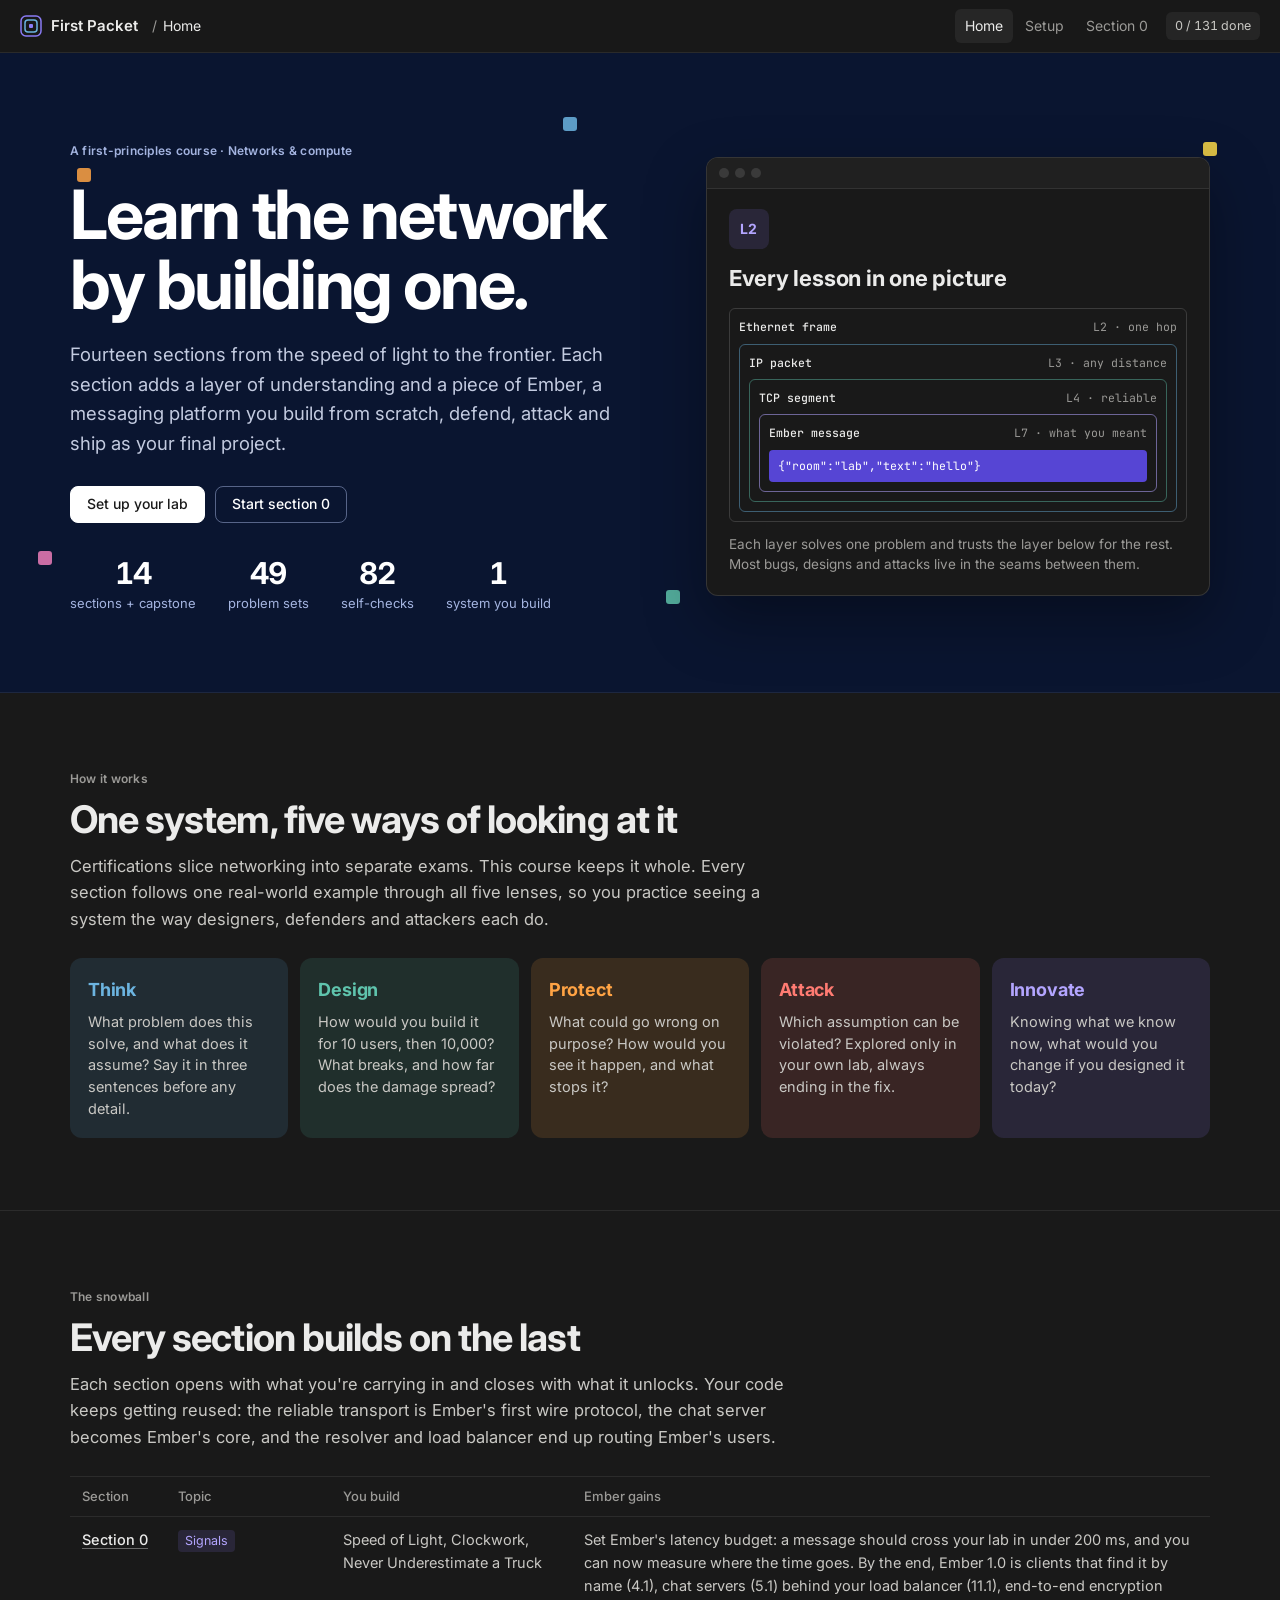
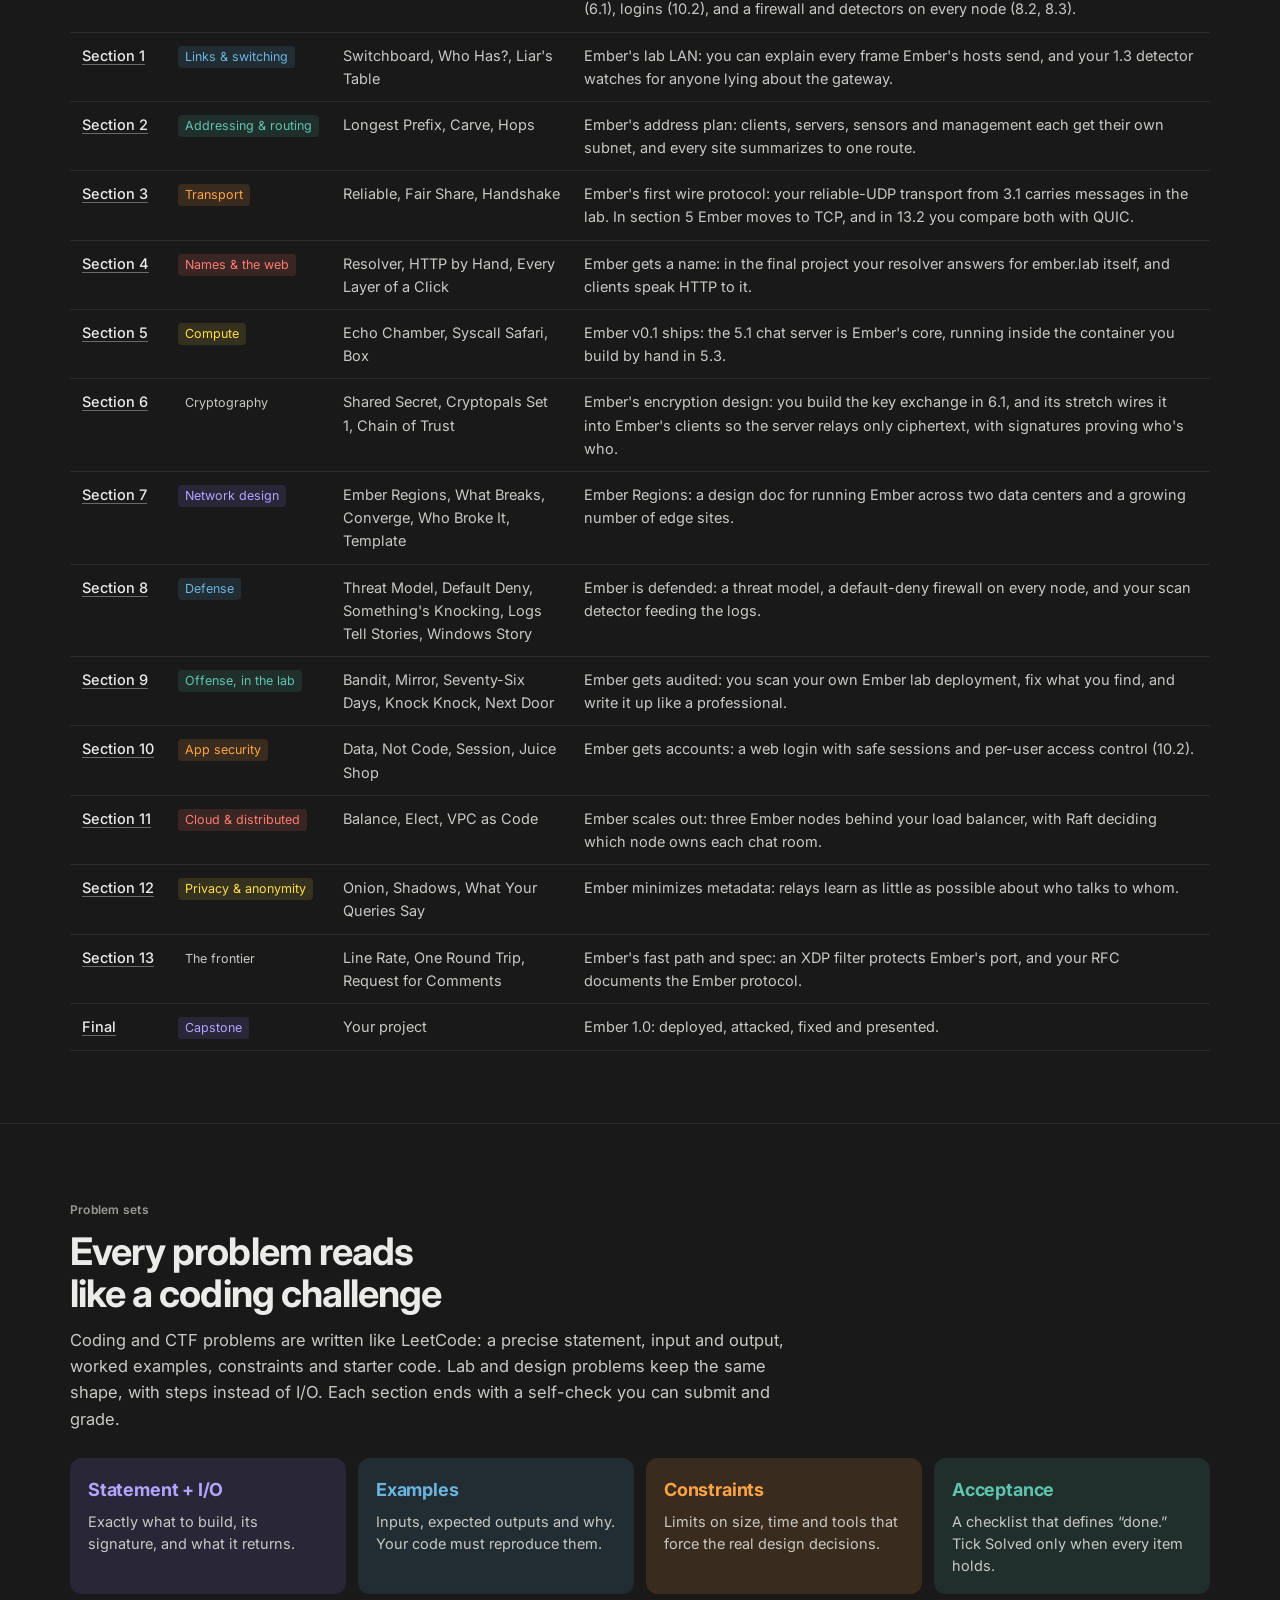
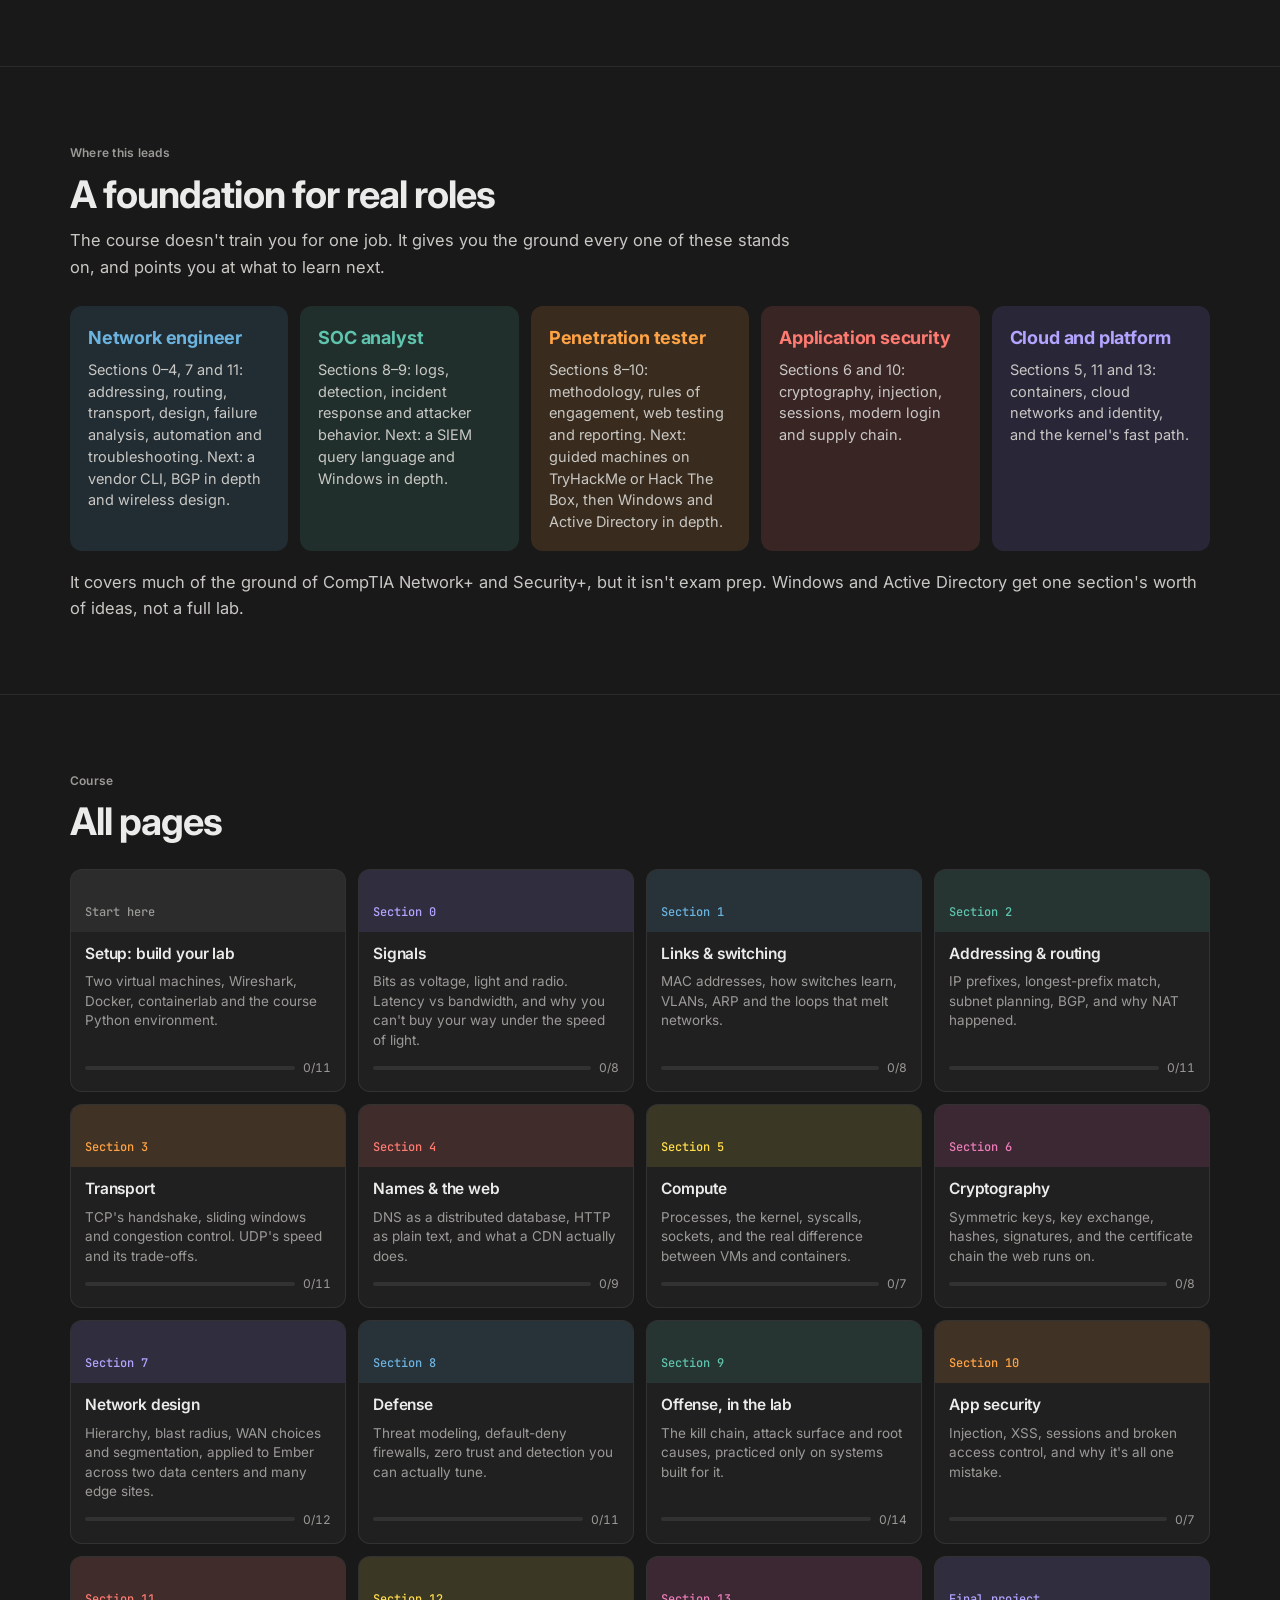
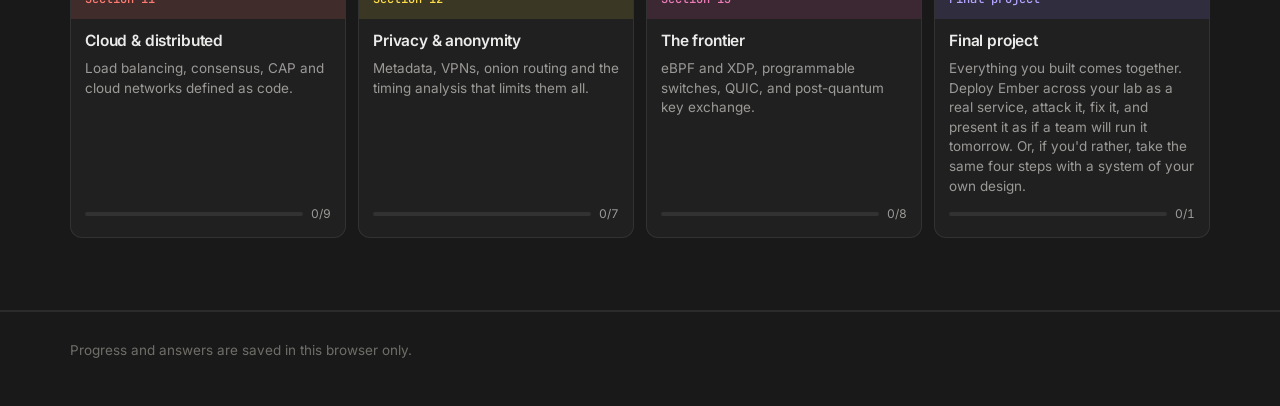
==== commit 5953dcd9: "Model answers, a lateral-movement lab and a Windows stretch Design and writing problems (2.2, 4.3, 7" ====
--- a/index.html
+++ b/index.html
@@ -824,7 +824,8 @@
 task:["Ember servers: up to 40 hosts","Operator workstations: up to 20","Sensors / IoT: up to 60 devices","Network management: up to 15 devices","Visitor Wi-Fi: up to 200 clients","Shared infrastructure, outside any site: router loopbacks (/32 each), point-to-point links (/31 each) and one central management network","IPv6: Ember’s <code>2001:db8:40::/48</code> (documentation space), split so site N gets a /56 and each role a /64"],
 constraints:["Every site must summarize to exactly one route at the core","Site N's subnets must be derivable from N alone","Must fit 200 sites inside the /16","Warning: naively, the numbers don't fit. Decide what doesn't need to live in 10.40.0.0/16.","Sites use <code>10.40.0.0/24</code> through <code>10.40.199.0/24</code>. Keep 10.40.200.0–10.40.255.255 for infrastructure: later sections put central management on <code>10.40.250.0/24</code>, and the section 7 router lab uses <code>10.40.254.0/24</code> for links and <code>10.40.255.0/24</code> for loopbacks."],
 hints:["First step: for each network, add 2 (network and broadcast), round up to a power of two, and convert. 40 hosts → 42 → 64 addresses → /26, because 64 = 2⁶ and 32 − 6 = 26. Size all five site networks before you lay anything out.","A /16 holds 256 /24s. If each site gets a /24, there's room for 200 sites and some to spare.","Visitor Wi-Fi only needs the internet, not Ember. Where else could those addresses come from?","What a good answer includes: every network’s size with its arithmetic (40 hosts → /26); one formula that turns N into every subnet at site N, IPv4 and IPv6, with a worked example for one site; the infrastructure ranges; and where visitor Wi-Fi lives and why."],
-accept:["A table of every network with its prefix size and the reason for that size","A formula: site N → which /24, and which slice of it holds Ember's servers","A paragraph on visitor Wi-Fi, naming the security benefit of your choice","Your formula also gives site N’s IPv6 /56, and you explain why a /48 split into /56s mirrors a /16 split into /24s"]},
+accept:["A table of every network with its prefix size and the reason for that size","A formula: site N → which /24, and which slice of it holds Ember's servers","A paragraph on visitor Wi-Fi, naming the security benefit of your choice","Your formula also gives site N’s IPv6 /56, and you explain why a /48 split into /56s mirrors a /16 split into /24s"],
+model:"<p><b>Sizes</b> (hosts + 2, rounded up to a power of two), laid out largest first so every block stays aligned:</p><table><tr><th>Network</th><th>Arithmetic</th><th>Prefix</th><th>At site N</th></tr><tr><td>Ember servers</td><td>40 + 2 = 42 → 64</td><td>/26</td><td><code>10.40.N.0/26</code></td></tr><tr><td>Sensors / IoT</td><td>60 + 2 = 62 → 64</td><td>/26</td><td><code>10.40.N.64/26</code></td></tr><tr><td>Operators</td><td>20 + 2 = 22 → 32</td><td>/27</td><td><code>10.40.N.128/27</code></td></tr><tr><td>Management</td><td>15 + 2 = 17 → 32</td><td>/27</td><td><code>10.40.N.160/27</code></td></tr><tr><td>Spare</td><td>left over</td><td>/26</td><td><code>10.40.N.192/26</code></td></tr><tr><td>Visitor Wi-Fi</td><td>200 + 2 = 202 → 256</td><td>/24</td><td><code>192.168.100.0/24</code>, outside the plan</td></tr></table><p>The four Ember networks use 64 + 64 + 32 + 32 = 192 addresses, so they fit one /24. Add visitors and each site needs 448 addresses, a /23, and 200 /23s need 400 /24s when the /16 has only 256. That’s why visitors move out.</p><p><b>Formula:</b> site N (0–199) owns <code>10.40.N.0/24</code>, its one summary route at the core. Site 12: servers <code>10.40.12.0/26</code> (gateway .1, hosts .1–.62, broadcast .63), sensors <code>10.40.12.64/26</code>, operators <code>10.40.12.128/27</code>, management <code>10.40.12.160/27</code>.</p><p><b>Infrastructure:</b> <code>10.40.250.0/24</code> central management, <code>10.40.254.0/24</code> point-to-point links (128 /31s), <code>10.40.255.0/24</code> loopbacks (256 /32s). <code>10.40.200.0</code>–<code>10.40.249.255</code> stays free for growth, for example a /22 of extra /31s if 200 sites each run two tunnels (400 links).</p><p><b>Visitor Wi-Fi</b> needs only the internet, so every site reuses <code>192.168.100.0/24</code> on its own VLAN, NATed out the local internet link and never routed to the core. Security benefit: a visitor has no path to any Ember address, and one rule (deny 192.168.100.0/24 to 10.0.0.0/8) catches any mistake.</p><p><b>IPv6:</b> site N gets <code>2001:db8:40:NN00::/56</code>, NN being N in two hex digits, and role R gets <code>2001:db8:40:NNRR::/64</code> (01 servers, 02 sensors, 03 operators, 04 management, 05 visitors, firewalled to internet only). Site 12 is 0x0c: <code>2001:db8:40:c00::/56</code>, servers <code>2001:db8:40:c01::/64</code>. Going from /48 to /56 borrows 8 bits for the site, exactly like /16 to /24, so both give 256 sites that each summarize to one route. The next 8 bits give each site 256 role subnets, and a /64 never needs sizing.</p><p><i>What may vary:</i> the order inside the /24, the visitor range (any range kept off the core) and the role numbers.</p>"},
 {id:"2.3", title:"Hops", lang:"Python + scapy (run as root)",
 problem:"Write your own traceroute. Send probes with TTL 1, 2, 3 and so on, and record which router answers each with ICMP Time Exceeded, until the destination answers or you reach the hop limit.",
 input:"<code>traceroute(dst: str, max_hops: int = 30)</code>", output:"A list of (ttl, router_ip or None, rtt_ms or None).",
@@ -996,7 +997,8 @@
 problem:"Write the complete story of loading a web page, from keypress to pixels, one paragraph per step.",
 task:["ARP for the gateway (usually needed before even the DNS query can leave)","DNS lookup","Routing across the internet","TCP handshake","TLS handshake","HTTP request and response","Rendering"],
 hints:["What a good answer includes: the protocol, port or field each step uses (an ARP broadcast to ff:ff:ff:ff:ff:ff, DNS over UDP 53, TCP to 443); a real number wherever one fits, such as a TTL, RTT or sequence number; the section where it’s taught; and one way each step can fail or be attacked."],
-accept:["Each paragraph names the section where its concept appears","You could give it as a 10-minute talk with no notes"]}],
+accept:["Each paragraph names the section where its concept appears","You could give it as a 10-minute talk with no notes"],
+model:"<p><b>1. ARP (section 1).</b> The laptop, 192.168.1.20, needs to reach its gateway and resolver at 192.168.1.1 but has no MAC address for it. It broadcasts an ARP request (EtherType 0x0806) to ff:ff:ff:ff:ff:ff asking who has 192.168.1.1. The gateway replies by unicast, and the laptop caches the answer. Attack: a forged reply claims the gateway’s address (ARP spoofing), which your 1.3 detector flags.</p><p><b>2. DNS (section 4).</b> The browser asks the resolver, over UDP port 53, for the A and AAAA records of www.example.com. With a cold cache the resolver walks root, then .com, then the authoritative server, and the answer comes back with a TTL such as 300 seconds, so repeat visits skip the walk. Attack: a forged answer, resisted by the random 16-bit query ID and source port, and by DNSSEC.</p><p><b>3. Routing (section 2).</b> Packets leave with TTL 64 (Linux). Each of maybe 10–15 routers does a longest-prefix match, decrements the TTL and forwards. Between networks, BGP chose the path. Failure: a loop runs the TTL to 0 and a router returns ICMP Time Exceeded. Attack: a BGP hijack announces the server’s prefix from the wrong network.</p><p><b>4. TCP (section 3).</b> The laptop sends a SYN from an ephemeral port such as 51514 to port 443, with a random initial sequence number x and MSS 1460 (1500 − 20 IP − 20 TCP). The server answers SYN-ACK (its own y, ack x + 1) and the laptop ACKs y + 1: one round trip, say 20 ms. Attack: a SYN flood, absorbed by SYN cookies.</p><p><b>5. TLS (sections 4 and 6).</b> TLS 1.3: the ClientHello carries the server name (SNI) and an X25519 key share. The server replies with its key share, its certificate chain and a signature over the handshake, so the browser checks the name, dates and chain to a trusted root. Both sides derive keys by ECDHE, which gives forward secrecy, in one more round trip. Failure: an expired certificate stops the page with a warning.</p><p><b>6. HTTP (section 4).</b> Inside TLS, ALPN usually picks HTTP/2, and the browser sends GET / for host www.example.com. The server answers 200 with <code>content-type: text/html</code> and caching headers, and the same connection then carries requests for CSS, scripts and images. Failure: a 301 redirect loop or a 5xx error.</p><p><b>7. Rendering (sections 5 and 10).</b> A sandboxed renderer process parses HTML into the DOM and CSS into style rules, then lays out, paints and composites the page on the GPU into pixels. A script in the head blocks parsing until it loads. Attack: injected script (XSS, section 10), limited by a Content-Security-Policy and the process sandbox.</p><p><i>What may vary:</i> your addresses, timings and the failure you pick for each step.</p>"}],
 check:[
 {t:"choice", q:"With an empty cache, which server does an iterative resolver ask first?", o:["The .com TLD server","A root server","The authoritative server","Your ISP's router"], a:1, why:"Only the root knows where the top-level domains live."},
 {t:"num", q:"What port does DNS normally use?", a:53, tol:0, unit:"", why:"UDP 53, falling back to TCP 53 for large answers."},
@@ -1130,12 +1132,14 @@
 task:["Goals and non-goals. Example goal: “Any edge site keeps messaging if one WAN link dies.” Example non-goal: “Running Ember in a public cloud.”","Data center layout: Ember servers, database, key servers, management. Example: “Each data center has three Ember nodes, the database (primary in A, replica in B) and a management segment reachable only from the jump host.”","Edge sites: switching, VLANs, wireless. Example: “VLAN 10 operators, VLAN 20 sensors, VLAN 30 visitor Wi-Fi, each with its own subnet from the 2.2 plan.”","Gateway redundancy: the router pair each site’s hosts use, and how servers attach to two switches. Example: “Routers A and B share gateway 10.40.12.1 with VRRP. Each server bonds two NICs across the switch pair with LACP.”","WAN: primary and backup paths for each site, how failover happens, and which traffic gets priority when a link is congested. Example: “Primary: fiber to data center A over WireGuard. Backup: LTE to data center B. BFD notices a dead path in under a second.”","How the two data centers share load and replicate data, and which routing attribute or metric makes each site prefer one of them. Example: “Sites 0–99 prefer A and sites 100–199 prefer B, set with BGP local preference.”","Isolation: a table of every allowed flow (source, destination, port, reason), especially to the database and key servers. Example row: “Ember app servers → database, TCP 5432, read and write messages.”","Where traffic between segments is routed and filtered (the firewall, or ACLs on a layer 3 switch), and proof that each flow’s reply passes the same stateful firewall as its request. Example: “The site firewall is the only router between VLANs. The site switch works at layer 2 only.”","Decisions, with the alternatives you rejected and why. Example: “WireGuard for site tunnels: small config, built into Linux. Rejected IPsec as harder to configure and audit.”","Open risks. Example: “Both WAN circuits at site 12 enter the building through the same conduit.”"],
 constraints:["Losing either data center can't stop Ember","Edge-site failover in under 60 seconds","Ember's database is reachable only from Ember app servers","A new edge site can be deployed in one day from your doc"],
 hints:["What a good answer includes: one edge-site template that every site repeats, with its VLANs, gateway pair and both WAN paths; a flow table where the database accepts only Ember app servers, on one port; failover described with numbers (what notices the failure, and in how many seconds); and at least three decisions, each naming the alternative you rejected."],
-accept:["A peer can build a new edge site from your doc without asking you anything","Every allowed flow to the database is in the table, and everything else is denied","Your diagram matches your flow table"]},
+accept:["A peer can build a new edge site from your doc without asking you anything","Every allowed flow to the database is in the table, and everything else is denied","Your diagram matches your flow table"],
+model:"<p><b>Goals:</b> an edge site keeps messaging if one WAN link or one router dies; losing either data center stops nothing; a site is built in a day from one template. <b>Non-goals:</b> public cloud; visitor Wi-Fi during a WAN failure.</p><p><b>Data centers</b> (A is site 0, B is site 1): three Ember nodes behind a load balancer on the servers /26; the database and two key servers on their own VLAN in the spare <code>10.40.N.192/26</code>, so app servers can’t reach them at layer 2; database primary in A, synchronous replica in B, and a witness at a third site that decides promotion.</p><p><b>Edge template:</b> VLAN 10 operators <code>.128/27</code>, VLAN 20 sensors <code>.64/26</code>, VLAN 30 visitors <code>192.168.100.0/24</code> (internet only, client isolation on its SSID), VLAN 40 servers <code>.0/26</code>, VLAN 50 management <code>.160/27</code>. A firewall pair is the only router between VLANs, and switches are layer 2 only. VRRP puts each gateway on the subnet’s first address (<code>10.40.N.1</code>, <code>.65</code>, <code>.129</code>, <code>.161</code>), with one firewall master for every VLAN, so request and reply cross the same box; conntrackd syncs state, and the backup takes over in about 3.6 s. Servers bond two NICs across the switch pair with LACP.</p><p><b>WAN:</b> fiber internet with WireGuard to the preferred data center, and LTE from another carrier with WireGuard to the other. eBGP runs over each tunnel, with BFD at 300 ms × 3, so a dead path is noticed in 0.9 s and rerouted in about 2 s. Sites 0–99 set local preference 200 on routes from A and 100 on routes from B; sites 100–199 do the reverse. On the uplink, BGP/BFD (CS6) and Ember messages (AF41) are served first, sensors (AF21) next, and visitors are policed to 20% and cut on LTE.</p><table><tr><th>Source</th><th>Destination</th><th>Port</th><th>Reason</th></tr><tr><td>Operators, any site</td><td>Ember load balancers</td><td>TCP 443</td><td>Send and receive messages</td></tr><tr><td>Sensors</td><td>Ember load balancers</td><td>TCP 8883</td><td>MQTT over TLS telemetry</td></tr><tr><td>Ember app servers</td><td>Database</td><td>TCP 5432</td><td>Read and write messages</td></tr><tr><td>Replica (B)</td><td>Database primary (A)</td><td>TCP 5432</td><td>Replication</td></tr><tr><td>Ember app servers</td><td>Key servers</td><td>TCP 443</td><td>Fetch public keys</td></tr><tr><td>Jump host, 10.40.250.0/24</td><td>Management VLANs</td><td>TCP 22</td><td>Administration</td></tr><tr><td>Network devices</td><td>Log collector, 10.40.250.0/24</td><td>UDP 514</td><td>Syslog</td></tr><tr><td>Visitors</td><td>Internet, not 10.0.0.0/8</td><td>TCP 80/443, UDP 53</td><td>Browsing</td></tr><tr><td colspan=4>Everything else: denied and logged. In the diagram, each row is one arrow.</td></tr></table><p><b>Decisions:</b> WireGuard, not IPsec (small config, built into Linux). A stateful firewall between VLANs, not layer 3 switch ACLs, which are stateless and need broad rules for replies. eBGP with local preference, not OSPF over 200 tunnels, where every change floods every site. Synchronous replication, not async, so losing A loses no messages, at the cost of one DC-to-DC round trip per write.</p><p><b>Open risks:</b> the witness site is a new dependency; LTE can’t carry a full site’s load; some sites’ circuits may share a conduit.</p><p><i>What may vary:</i> VLAN numbers, vendors, routing protocol and ports, as long as each choice is justified.</p>"},
 {id:"7.2", title:"What Breaks", lang:"Table",
 problem:"Run a failure-mode analysis on your Ember Regions design.",
 task:["List ten failures, including: an edge switch, a site's primary WAN link, one entire data center, DNS, a power circuit, an expired certificate, ransomware that encrypts one data center including its backups, and a bad configuration pushed to every site.","For each: blast radius, how you'd detect it, time to recover, and one design change that shrinks it."],
 hints:["What a good answer includes: detections that name a real signal (a synthetic probe failing twice, an SNMP interface-down trap, a certificate-expiry check), not just “monitoring”; recovery times in seconds or minutes, not “fast”; at least one honest row where a whole site stops, with the change that fixes it; and a bad-config-push row where the damage stops at the canary sites."],
-accept:["No single failure in your final design stops Ember everywhere","The “bad config push” row has a real answer (staged rollout, canary sites, automatic rollback)"]},
+accept:["No single failure in your final design stops Ember everywhere","The “bad config push” row has a real answer (staged rollout, canary sites, automatic rollback)"],
+model:"<table><tr><th>Failure</th><th>Blast radius</th><th>Detection</th><th>Recovery</th><th>Design change</th></tr><tr><td>Edge access switch</td><td>Single-homed operators at one site; LACP-bonded servers lose one link</td><td>SNMP linkDown trap; LACP member down on the peer</td><td>0 s for servers; hours for operators until the spare is fitted</td><td>Dual-home anything critical; keep a spare switch on site</td></tr><tr><td>Site primary WAN</td><td>None for Ember; visitors cut</td><td>BFD down in 0.9 s, BGP neighbor-down syslog</td><td>About 2 s</td><td>LTE from a different carrier and entry point</td></tr><tr><td>Data center A</td><td>Sites 0–99 move to B; writes pause until promotion</td><td>Synthetic message probe fails twice (30 s interval); BGP down at every site</td><td>Routing about 2 s, database promotion about 30 s</td><td>Witness at a third site; each DC sized for full load</td></tr><tr><td>Database primary crash</td><td>Writes everywhere until promotion</td><td>Health check on the primary; replication stops</td><td>About 30 s</td><td>Synchronous replica, automatic promotion</td></tr><tr><td>DNS resolver</td><td>Originally every site, once TTLs (300 s) expire</td><td>Synthetic <code>dig</code> every 30 s</td><td>Seconds with anycast</td><td>Two resolvers per DC on one anycast address, plus a caching resolver at each site</td></tr><tr><td>Power circuit at an edge site</td><td><b>The whole site</b>: both firewalls and switches were on one circuit</td><td>BFD and SNMP silent from the site; UPS trap</td><td>Until power returns</td><td>Dual power supplies on two circuits, UPS for 30 minutes</td></tr><tr><td>Expired TLS certificate</td><td>Every client, at once</td><td>Daily check of notAfter, alerting at 30, 14 and 7 days</td><td>About 10 minutes to reissue</td><td>Automatic renewal (ACME) at two-thirds of the lifetime</td></tr><tr><td>Ransomware encrypts DC A and its backups</td><td>DC A; B keeps serving</td><td>EDR alert on mass file renames; nightly backup check fails</td><td>B takes over like a DC loss; rebuilding A takes days</td><td>Separate admin credentials per DC; immutable off-site copy (3-2-1); tested restores</td></tr><tr><td>Bad config pushed to every site</td><td>Only the two canary sites</td><td>Post-change probes fail at the canaries within 2 minutes</td><td>Automatic rollback: the change reverts unless confirmed in 5 minutes</td><td>Staged rollout: canaries, then 10%, then the rest, each gated on probes</td></tr><tr><td>One site firewall</td><td>None</td><td>VRRP state-change syslog</td><td>About 3.6 s, sessions kept by state sync</td><td>Already paired</td></tr></table><p><i>What may vary:</i> which two extra failures you pick and your exact timings, but every row needs a named signal and a number.</p>"},
 {id:"7.3", title:"Converge", lang:"containerlab + FRRouting",
 problem:"Build a four-router OSPF ring, break a link during a continuous ping, and measure how long traffic is lost before it reroutes. Then make it faster.",
 input:"The starter below: three files (the topology, the daemons file and r1’s config). You write r2–r4’s configs.", output:"Packets lost and milliseconds of outage, before and after tuning.",
@@ -1295,7 +1299,8 @@
 problem:"Apply STRIDE to one Ember message, from the sender's client to the recipient's, across your Ember Regions design.",
 task:["Draw the data flow: sender client → load balancer → Ember server → database → recipient client, marking every trust boundary.","For each component and flow, list the STRIDE threats that apply.","Name the control for each threat, or explicitly accept the risk.","Rank your top five risks by likelihood × impact."],
 hints:["What a good answer includes: a diagram with at least three trust boundaries marked; at least one threat per STRIDE letter somewhere in the flow; a specific control per threat (\"mutual TLS between load balancer and server\", not \"encryption\"); and a top five with scores you can defend."],
-accept:["Every threat has a control or a written risk acceptance","Your top risk is something you'd actually fix first","Each top-five risk is tagged with the CSF function its control belongs to, and a named owner"]},
+accept:["Every threat has a control or a written risk acceptance","Your top risk is something you'd actually fix first","Each top-five risk is tagged with the CSF function its control belongs to, and a named owner"],
+model:"<p><b>Trust boundaries:</b> B1 sender device to the internet or site network; B2 internet to the load balancer (DMZ); B3 load balancer to the Ember app segment; B4 app segment to the database VLAN; B5 Ember back out to the recipient’s device.</p><table><tr><th>Element</th><th>Threat</th><th>Control</th></tr><tr><td>Sender → load balancer (B1, B2)</td><td><b>S</b> stolen password used to log in as the sender</td><td>MFA; short-lived session tokens</td></tr><tr><td>Sender → load balancer</td><td><b>T</b>, <b>I</b> message read or changed on the way</td><td>TLS 1.3, plus end-to-end encryption and the sender’s signature (section 6)</td></tr><tr><td>Load balancer</td><td><b>D</b> connection flood</td><td>SYN cookies, per-source rate limits, upstream filtering</td></tr><tr><td>Load balancer → server (B3)</td><td><b>S</b> a rogue host poses as the load balancer</td><td>Mutual TLS between load balancer and servers</td></tr><tr><td>Ember server</td><td><b>E</b> parser bug gives a shell</td><td>Unprivileged container user, default-deny firewall (8.2), patch deadlines</td></tr><tr><td>Ember server</td><td><b>R</b> sender denies sending</td><td>Client signatures; append-only logs with NTP-synced time</td></tr><tr><td>Key server</td><td><b>S</b> attacker swaps in their own public key</td><td>Users compare key fingerprints; key changes are announced to contacts</td></tr><tr><td>Server → database (B4)</td><td><b>I</b> injection dumps stored messages and metadata</td><td>Parameterized queries; database reachable only from app servers on 5432 (7.1); least-privilege account</td></tr><tr><td>Database</td><td><b>I</b> who talks to whom is visible to Ember</td><td><b>Accepted</b> until section 12; owner: Ember lead</td></tr><tr><td>Recipient device (B5)</td><td><b>I</b> lost phone exposes history</td><td>Device encryption; remote session revocation</td></tr></table><p><b>Top five</b> (likelihood × impact, 1–5 each):</p><ol><li>Account takeover with a reused password: 4 × 4 = 16. MFA. Protect. Owner: identity lead.</li><li>Stolen admin credentials reach management: 3 × 5 = 15. Jump host only, hardware-key MFA. Protect. Owner: infrastructure lead.</li><li>Unpatched internet-facing flaw: 3 × 5 = 15. Asset inventory and patch deadlines. Identify. Owner: infrastructure lead.</li><li>Flood takes the load balancers down: 3 × 4 = 12. Rate limits and a written escalation path to the upstream provider. Respond. Owner: network lead.</li><li>Database dump via injection: 2 × 5 = 10. Alert on unusual query volume. Detect. Owner: application lead.</li></ol><p><i>What may vary:</i> scores and owners, but your top risk should be the one you’d fix first, and every threat needs a control or an explicit acceptance.</p>"},
 {id:"8.2", title:"Default Deny", lang:"nftables + bash",
 problem:"Write a firewall for a lab web server, then write tests that prove it does exactly what you intended.",
 input:"Policy: HTTPS from anywhere. SSH only from the management subnet 10.40.250.0/24. Everything else inbound is dropped and logged.", output:"A ruleset plus a test script that prints PASS/FAIL for each case.",
@@ -1339,7 +1344,8 @@
 task:["Run <code>chainsaw hunt</code> with the Sigma rules and Chainsaw's Sigma mapping file over the whole collection, and save the results as CSV.","Pick three files: one Kerberoasting sample, one DCSync sample, and one where a new service is installed.","For each, use <code>chainsaw search</code> to pull out the key events (4769, 4662 and 7045) and write a timeline: time, host, account, event ID, and what it means.","Name the ATT&CK technique for each: T1558.003, T1003.006 and T1543.003.","Write one detection per sample in plain words or as a Sigma rule, and name one harmless activity that could trip it."],
 constraints:["Analysis only: you read recorded logs and run nothing against any system","Use the field values in the events as your evidence, not the file names"],
 hints:["From the unzipped Chainsaw release folder: <code>./chainsaw hunt EVTX-ATTACK-SAMPLES/ -s sigma/rules/ --mapping mappings/sigma-event-logs-all.yml --csv --output results/</code>","Kerberoasting shows up as 4769 service-ticket requests with TicketEncryptionType 0x17 (RC4).","DCSync shows up as 4662 events listing the directory replication rights, requested by an account that isn't a domain controller.","Windows logs are XML underneath. Chainsaw prints each event's fields, so you can see exactly what a rule matches on."],
-accept:["Three timelines, each with its ATT&CK technique and the exact event fields that prove it","Three detections, each with a false positive you'd expect and how you'd tune it out","For each technique, the hardening that prevents it: long random passwords and AES-only encryption for service accounts (or group managed service accounts) against Kerberoasting, replication rights limited to domain controllers against DCSync, and unique local admin passwords (LAPS) against hash reuse","You can explain why a domain controller's logs matter more than any laptop's"]}],
+accept:["Three timelines, each with its ATT&CK technique and the exact event fields that prove it","Three detections, each with a false positive you'd expect and how you'd tune it out","For each technique, the hardening that prevents it: long random passwords and AES-only encryption for service accounts (or group managed service accounts) against Kerberoasting, replication rights limited to domain controllers against DCSync, and unique local admin passwords (LAPS) against hash reuse","You can explain why a domain controller's logs matter more than any laptop's"],
+stretch:["If your computer has RAM to spare (16 GB or more beyond your lab), build a small Windows domain from Microsoft’s free evaluation editions: Windows Server as a domain controller and one Windows 11 client on their own host-only network. Log in, open a file share, and find your 4768, 4769 and 4624 events in the domain controller’s Security log. Ready-made Active Directory practice labs exist too, but they need far more memory."]}],
 check:[
 {t:"text", q:"An attacker changes the contents of an Ember message in transit. Which STRIDE category is that?", acc:["tampering","t"], why:"Tampering means modifying data in transit or at rest."},
 {t:"choice", q:"What does a default-deny firewall policy mean?", o:["Block known-bad IPs","Drop everything not explicitly allowed","Deny all outbound traffic","Require a password for every packet"], a:1, why:"The safe failure mode is closed: anything you forgot to allow stays blocked."},
@@ -1381,13 +1387,20 @@
 {id:"9.3", title:"Seventy-Six Days", lang:"Writing",
 problem:"Map the 2017 Equifax breach to the kill chain using the public U.S. Government Accountability Office report (GAO-18-559).",
 task:["Trace each stage: the unpatched web framework on a public dispute portal, the movement across internal systems and databases, and the data leaving the network.","At each stage, name the control that could have stopped or detected it.","Find the reason the data left unnoticed for 76 days. It involves an expired certificate on a traffic-inspection device.","Compare with your Ember defenses from section 8."],
-accept:["A stage-by-stage table: attacker action, missed control, what would have worked","You name the single failed control that let the data leave unseen, and explain why a certificate mattered","An honest paragraph on whether Ember's defenses would have caught it"]},
+accept:["A stage-by-stage table: attacker action, missed control, what would have worked","You name the single failed control that let the data leave unseen, and explain why a certificate mattered","An honest paragraph on whether Ember's defenses would have caught it"],
+model:"<table><tr><th>Stage</th><th>Attacker action</th><th>Missed control</th><th>What would have worked</th></tr><tr><td>Initial access (13 May 2017)</td><td>Exploited the Apache Struts flaw CVE-2017-5638 on the online dispute portal</td><td>The fix had been public since March, and US-CERT warned Equifax on 8 March, but the internal alert didn’t reach the portal’s owners and a scan on 15 March missed the flaw</td><td>An asset inventory with owners; a patch deadline for exploited flaws; a rescan that proves each fix</td></tr><tr><td>Lateral movement</td><td>Found usernames and passwords stored unencrypted, and used them to query databases far beyond the portal (about 9,000 queries)</td><td>No segmentation; plain-text credentials; no limit on queries</td><td>Portal reaches only its own database; secrets in a vault; least-privilege accounts; alerts on query volume</td></tr><tr><td>Exfiltration</td><td>Took data out in small pieces over encrypted connections</td><td>Traffic inspection was blind; no egress filtering</td><td>Valid inspection certificate; outbound allowlist; flow-volume alerts</td></tr><tr><td>Detection (29 July)</td><td>After 76 days, staff renewed the certificate and the device flagged the traffic at once</td><td>Certificate expiry wasn’t monitored</td><td>Expiry alerts at 30, 14 and 7 days</td></tr></table><p><b>The single failed control:</b> the expired certificate on the device that inspected the portal’s encrypted traffic. To inspect TLS, the device must decrypt it, which takes a valid certificate. With an expired one, it let traffic pass uninspected for months and raised no alert, so the data left while the monitoring looked healthy. About 145.5 million people’s data was exposed, and Equifax announced the breach on 7 September 2017.</p><p><b>Would Ember have caught it?</b> Partly. The 7.1 flow table, where only app servers reach the database on one port, would have limited the lateral movement, and end-to-end encryption means a stolen database yields ciphertext, though not the metadata. But the 8.2 firewall allows established replies, so slow exfiltration over an allowed connection gets through, and the 8.3 detector looks for breadth, not volume. Ember also has no certificate-expiry check on its own monitoring. Adding egress allowlists, volume alerts and expiry checks closes those gaps.</p><p><i>What may vary:</i> how you split the stages and which Ember gaps you rank first.</p>"},
 {id:"9.4", title:"Knock Knock", lang:"hydra + journalctl + Python + nftables",
 problem:"Lab only: on your own two VMs, see a weak SSH password get found by an online guessing tool, catch it in the logs, then harden the host so it can't happen again. Your lab VM and your target VM are the only systems in scope.",
 task:["On target, create a throwaway user with a deliberately weak, guessable password so you have something to detect.","From lab, point <code>hydra</code> at target's SSH with a small wordlist that includes that password, and note the moment it reports a hit.","On target, rewrite your 8.3 sliding-window detector to read <code>journalctl -u ssh</code> and alert when one source fails many logins within a short window.","Harden target. First give your own account a key, so you can’t lock yourself out: on lab run <code>ssh-keygen -t ed25519</code>, then <code>ssh-copy-id you@target</code>, and confirm you log in without a password. Then create <code>/etc/ssh/sshd_config.d/00-hardening.conf</code> containing <code>PasswordAuthentication no</code>, confirm it took effect with <code>sudo sshd -T | grep -i passwordauthentication</code>, and run <code>sudo systemctl reload ssh</code>. Finally, add an nftables rule that rate-limits new connections to port 22.","Run the same attempt again and show it now fails, and that your alert fired on the first run.","Write it up in the section 9 finding format: what, how found, impact, root cause, fix."],
 constraints:["Only your own lab VMs, on the host-only network","Work inside the rules of engagement you wrote in 9.2","The exercise ends in a working detection and a verified fix, not in the access itself"],
 hints:["journald already timestamps each line, so your 8.3 window logic ports over directly. Count both “Failed password” and “Invalid user” lines per source IP. The unit is <code>ssh</code>, not sshd: <code>journalctl -u ssh</code>.","sshd keeps the first value it reads for most settings, and files in <code>sshd_config.d/</code> are read first, so a “no” at the bottom of <code>sshd_config</code> can be silently overridden. Always check with <code>sshd -T</code>.","Rate limit, inside the input chain from your 8.2 ruleset and before the rule that accepts SSH: <code>tcp dport 22 ct state new limit rate over 5/minute drop</code>.","Verify the hardening two ways: the retry fails, and a password login from your own account is refused."],
-accept:["Your alert fires within a set number of seconds of the burst, including when the guesses target usernames that don’t exist","After the fix, the same attempt fails, and you show why (no password auth, plus the rate limit)","A finding write-up a host owner could act on without you in the room"]}],
+accept:["Your alert fires within a set number of seconds of the burst, including when the guesses target usernames that don’t exist","After the fix, the same attempt fails, and you show why (no password auth, plus the rate limit)","A finding write-up a host owner could act on without you in the room"]},
+{id:"9.5", title:"Next Door", lang:"ip netns + ssh + nftables",
+problem:"Optional. See why one compromised host is rarely the end of the story. You build a second, hidden host inside target that your lab VM can't reach, give it a trust shortcut many real networks have, then close that path and make any use of it show up in the logs. Everything stays on target.",
+task:["On target, build <b>inner</b>: a network namespace joined to target by a veth pair, running its own SSH server on <code>10.99.5.2</code> (commands in the hints). inner shares target’s user accounts and keys, much like servers that all trust one admin key.","From lab, show that inner is unreachable: no route, no reply. Write down why segmentation alone looks like it’s working.","On target, give your ordinary account a key pair and authorize it for itself, so it can log in to inner without a password. That’s the trust shortcut: anyone who gets a shell as that account on target now reaches inner too. Draw the path.","Make it visible: write a detector that reads inner’s SSH log and alerts on every accepted login that isn’t from your admin account.","Close it: remove the shortcut key, and add an nftables rule on target that lets only root open connections to <code>10.99.5.0/24</code> and logs every other attempt.","Retest: your ordinary account can no longer reach inner, the attempt appears in the kernel log with your prefix, and your detector fired on the earlier login.","Clean up with <code>sudo ip netns del inner</code> and stop inner’s sshd."],
+constraints:["Only on target, inside the lab","Work inside the rules of engagement you wrote in 9.2","Ends in a removed trust path, a filtering rule and a working alert"],
+hints:["Build inner: <code>sudo ip netns add inner; sudo ip link add vt type veth peer name vi; sudo ip link set vi netns inner; sudo ip addr add 10.99.5.1/24 dev vt; sudo ip link set vt up; sudo ip netns exec inner ip addr add 10.99.5.2/24 dev vi; sudo ip netns exec inner ip link set vi up; sudo ip netns exec inner ip link set lo up</code>","Start inner’s SSH server with its own log: <code>sudo ip netns exec inner /usr/sbin/sshd -o ListenAddress=10.99.5.2 -o PidFile=/run/sshd-inner.pid -E /var/log/sshd-inner.log</code>. If it complains about the privilege separation directory, run <code>sudo mkdir -p /run/sshd</code> first.","The filtering rule goes in an output chain, which your 8.2 ruleset doesn’t have yet: <code>sudo nft add table inet seg; sudo nft add chain inet seg out '{ type filter hook output priority 0; }'; sudo nft add rule inet seg out ip daddr 10.99.5.0/24 meta skuid != 0 log prefix \"to-inner \" drop</code>. Read the log with <code>sudo journalctl -k | grep to-inner</code>.","Your 8.3 and 9.4 detectors already parse log lines per source. Here the interesting field is the account name on each “Accepted publickey” line."],
+accept:["A diagram of the trust path from lab to target to inner, and the one change that broke it","The retest shows the ordinary account blocked and logged, while root can still open a connection to inner","Your alert fired on the shortcut login","One paragraph: why reusing one key or password across servers turns one compromised host into many, and which section 8 idea catches it"]}],
 check:[
 {t:"choice", q:"How did attackers first get into Equifax's network in 2017?", o:["A phishing email","An unpatched vulnerability in a public web application framework (Apache Struts)","A stolen laptop","A rogue employee"], a:1, why:"A fix for the flaw had been available for about two months."},
 {t:"choice", q:"Which kill-chain stage does network segmentation disrupt most directly?", o:["Recon","Initial access","Lateral movement","Persistence"], a:2, why:"Segmentation limits where a compromised host can reach."},
@@ -1970,6 +1983,7 @@
   }
   h+='<div class="ps"><h4>Acceptance criteria</h4>'+list(p.accept,'todo')+'</div>';
   if(p.stretch)h+='<div class="ps"><h4>Stretch</h4>'+list(p.stretch)+'</div>';
+  if(p.model)h+='<div class="ps"><h4>Model answer</h4><details class="tog"><summary>Show it once you’ve written yours</summary><div class="tb">'+p.model+'</div></details></div>';
   return h+'</div></article>';
 }
 
